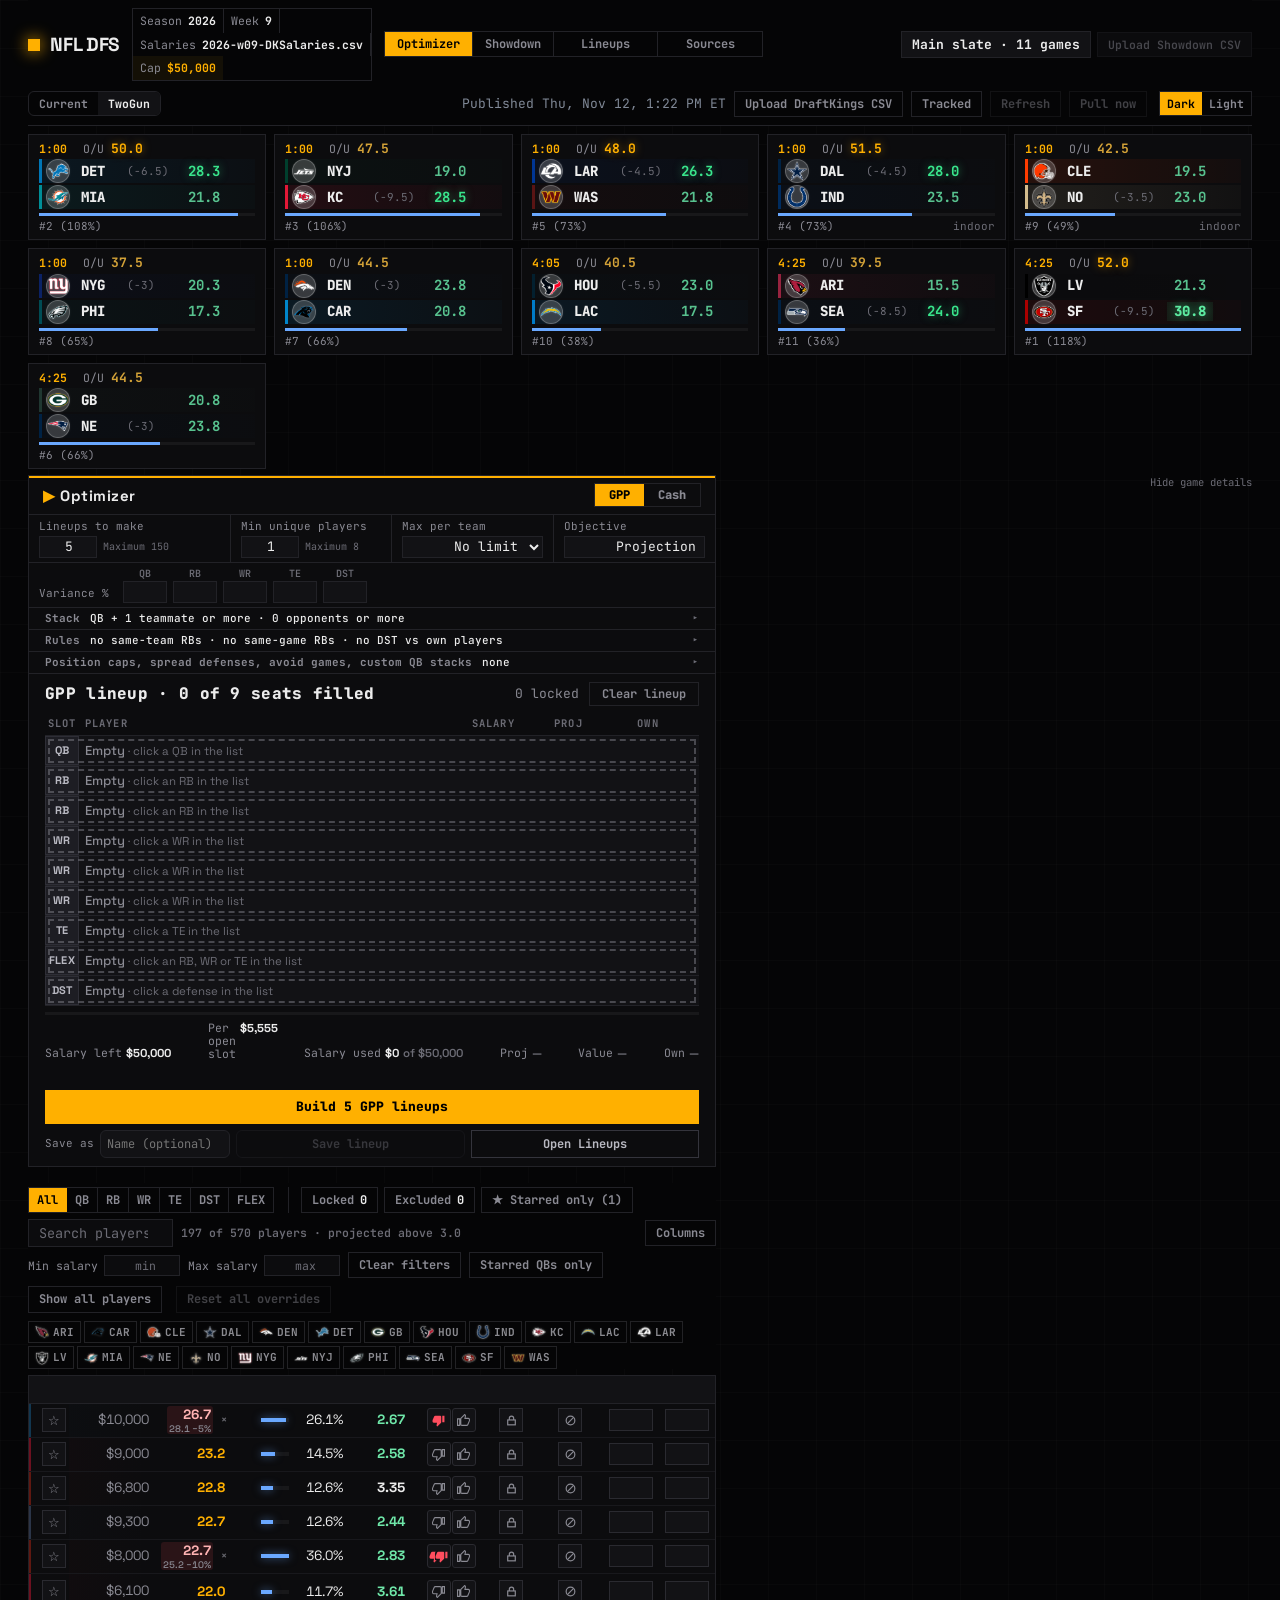
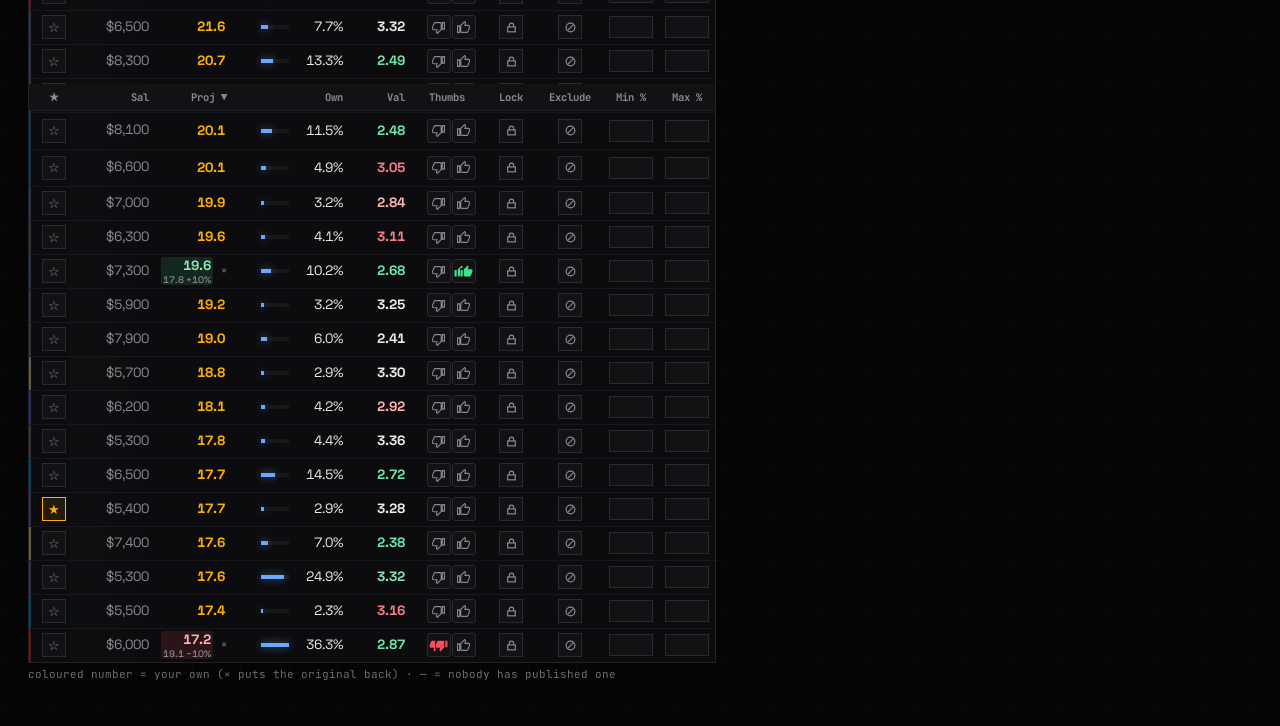
==== index.html @ 80d85ae1 "publish 2026-11-12T18:22:15.216Z" ====
<!doctype html>
<html lang="en" class="is-site">
<head>
  <meta charset="utf-8" />
  <meta name="viewport" content="width=device-width, initial-scale=1" />
  <title>NFLDFSRankings</title>
  <link rel="stylesheet" href="style.css" />
  <link rel="stylesheet" href="site/site.css">
  <link rel="stylesheet" href="player-card.css" />
  <!-- The approved classic look: the app's own copy of NBA's stylesheets at commit a39b37e, scoped under .nl (never a live link), and NFL's additions. -->
  <link href="https://fonts.googleapis.com/css2?family=JetBrains+Mono:wght@400;500;600;700;800&family=Space+Grotesk:wght@500;600;700&display=swap" rel="stylesheet" />
  <link rel="stylesheet" href="look/board.css" />
  <link rel="stylesheet" href="look/lineups.css" />
  <link rel="stylesheet" href="look/theme-light.css" />
  <link rel="stylesheet" href="look/look.css" />
  <script>
    // Dark mode is the default (2026-09-27 brief): set <html data-theme> before first paint so the
    // page never flashes light-then-dark. A saved choice in localStorage ("nfldfs-theme": "light" or
    // "dark") always wins; anything else (nothing saved, or a bad value) falls back to dark. Wrapped
    // in try/catch since localStorage can throw (private browsing, disabled storage). The header's
    // toggle button (public/js/header.js's wireThemeToggle, wired from app.js) reads/writes the same
    // key and flips this same attribute at runtime. "?theme=light" or "?theme=dark" (dev/QA
    // convenience only, same category as this page's existing "?tab="/"&scrollTo="
    // params below) overrides for this page load without touching the saved choice, so a screenshot
    // script can force either theme without clicking the toggle or writing localStorage.
    (function () {
      var theme = "dark";
      try {
        var saved = window.localStorage.getItem("nfldfs-theme");
        if (saved === "light" || saved === "dark") theme = saved;
      } catch (e) {
        /* localStorage unavailable — default to dark for this page load */
      }
      var forced = new URLSearchParams(window.location.search).get("theme");
      if (forced === "light" || forced === "dark") theme = forced;
      document.documentElement.setAttribute("data-theme", theme);
    })();
  </script>
</head>
<body>
  <!-- Mode row (Showdown, D39/D40): sits above the classic game strip and everything else, visually
       separate from the classic header, so switching between the main slate and a loaded showdown is
       always one click away regardless of which tab or mode is currently showing. Populated by
       public/js/header.js's renderModeRow, called from app.js. -->
  <div id="mode-row" class="mode-row"></div>

  <!-- The classic top bar (the approved look, PROJECT.md Part 4 item 5): brand, slate stamps, the tabs, then the slate tiles (#mode-row, moved in here while the main slate is on screen), the TwoGun switch, Upload, Tracked, Refresh and Dark | Light. -->
  <header class="nl" id="classic-header">
    <div class="top">
      <div class="brand"><span class="mk"></span>NFL DFS<small class="mode-tag">DraftKings classic</small></div>
      <div id="slate-line" class="stamps slate-line">Loading...</div>
      <div class="vtabs"><nav id="tabs"></nav><button id="sources-btn" class="tab-btn" type="button" title="Which sources feed the projections and ownership, their weights, and when each was last pulled">Sources</button></div>
      <span class="grow"></span>
      <div id="top-slates"></div>
      <div id="tg-mode" class="tg-mode" hidden></div>
      <div class="header-actions">
        <label class="chip upload-btn">
          Upload DraftKings CSV
          <input id="csv-input" type="file" accept=".csv,text/csv" hidden />
        </label>
        <span id="upload-info" class="upload-info"></span>
        <button id="tracked-btn" class="chip" type="button" title="The DFS players you track: contest entrants, the RotoGrinders top 100 and your marks">Tracked</button>
        <button id="refresh-btn" class="chip" type="button">Refresh</button>
        <span class="pull-group"><button id="pull-now-btn" class="chip" type="button" title="Runs the TwoGun pulls, a refresh, the save and the site publish">Pull now</button>
        <span id="pull-info" class="upload-info"></span></span>
      </div>
      <div class="themes" id="theme-switch" role="group" aria-label="Theme"><button type="button" data-theme-set="dark">Dark</button><button type="button" data-theme-set="light">Light</button></div>
    </div>
    <!-- The row under the bar: the source pills and, beside them, the TwoGun status pill (header.js renderModeBox puts it in #tg-pill). Hidden when empty. -->
    <div class="header-sub">
      <div id="pills-row" class="pills-row"></div>
      <div id="tg-pill" class="tg-pill" hidden></div>
    </div>
  </header>

  <!-- Showdown header (D39/D40): hidden while the classic slate is showing; public/js/showdown/view.js
       fills #sd-band with the gold "SHOWDOWN · <away team name> at <home team name> · <kickoff>" band and
       shows it on both showdown tabs and the Sources view. -->
  <header class="header sd-header" id="showdown-header" hidden>
    <div class="header-top">
      <div id="sd-band" class="sd-band"></div>
      <div class="header-actions">
        <button id="sd-salary-btn" class="sources-btn" type="button" title="How much of the $50,000 cap contest lineups spent">Salary used</button>
        <button id="sd-tracked-btn" class="sources-btn" type="button" title="The DFS players you track: contest entrants, the RotoGrinders top 100 and your marks">Tracked</button>
        <button id="sd-sources-btn" class="sources-btn" type="button" title="Which sources feed the projections and ownership, their weights, and when each was last pulled">Sources</button>
        <button id="sd-refresh-btn" class="refresh-btn" type="button">Refresh</button>
        <button id="sd-theme-toggle-btn" class="theme-toggle-btn" type="button" title="Switch theme"></button>
      </div>
    </div>
    <!-- The row under the band: the source pills and, beside them, the pill naming the sources this game's board reads (showdown/view.js, figures-label.js). -->
    <div class="header-sub">
      <div id="sd-pills-row" class="pills-row"></div>
      <div id="sd-figures-pill" class="tg-pill" hidden></div>
    </div>
  </header>

  <main class="main" id="classic-main">
    <div id="status" class="status"></div>
    <!-- Second slates (D57): one plain line while a second slate (the afternoon-only slate, say) is on screen;
         hidden on the main slate. Filled by app.js's renderSlateChrome. -->
    <p id="slate-note" class="tab-note" hidden></p>

    <!-- The Optimizer and Lineups tabs in the approved look (.nl: public/look/). The game strip and the two lines under it are static markup drawn by app.js; #lineup-mount is the part lineup.js's renderLineupPanel redraws.
         #pool-top (the sticky filter bar and the `Build finished.` notice) sits outside the redraw and is moved into the pool column after each one, so typing in its boxes keeps its caret. -->
    <div id="lineup-panel" class="panel nl">
      <section id="gamestrip"></section>
      <div class="updline" id="updline"><p id="own-banner" class="own-banner stale-line"></p></div>
      <div id="pool-top" class="fbar"><section id="filterbar"></section><div id="build-notice" class="build-notice" hidden></div></div>
      <div id="lineup-mount" class="lineup-mount"></div>
    </div>

    <!-- Sources view (Adam 2026-10-18): ONE page (public/js/sources-page.js) shown while the header's Sources link is on, with the
         Projections or Projected Ownership player table under its Players heading (the two panels below). -->
    <div id="sources-panel" class="panel sources-panel" hidden></div>
    <div id="projections-panel" class="panel" hidden></div>
    <div id="ownership-panel" class="panel" hidden></div>
    <div id="showdown-panel" class="panel" hidden></div>
    <div id="entries-panel" class="panel" hidden></div>
    <div id="empty-state" class="empty-state" hidden></div>
  </main>

  <!-- Showdown main (D39/D40): parallel structure to the classic <main> above, hidden until a showdown
       tile in the mode row is clicked (location.hash becomes "#sd=<key>"). Rendered entirely by
       public/js/showdown/view.js, table.js, tabs.js and lineup.js. -->
  <main class="main" id="showdown-main" hidden>
    <div id="sd-status" class="status"></div>

    <nav id="sd-tabs" class="tabs"></nav>

    <!-- The Optimizer tab, the Showdown's main screen (Adam 2026-10-26: the Rankings tab folded in here, D81, as classic's #lineup-panel).
         The game line and the filter bar (sticky) are drawn by showdown/view.js; #sd-lineup-mount is the only part showdown/lineup.js
         redraws (the builder, the player pool with #sd-table, #sd-thead, #sd-tbody and #sd-legend, the batch and the saved lineups),
         so a redraw never replaces a filter box Adam is typing in. -->
    <div id="sd-lineup-panel" class="panel sd-lineup-panel">
      <div id="sd-gameline" class="sd-gameline"></div>
      <div id="sd-stamps" class="stamps-host"></div>
      <div id="sd-filterbar" class="sd-filterbar"></div>
      <div id="sd-build-notice" class="build-notice" hidden></div>
      <div id="sd-lineup-mount" class="sd-lineup-mount"></div>
    </div>
    <!-- The Lineups tab (Adam 2026-11-05): full width, no player list; drawn by showdown/lineups-screen.js. -->
    <div id="sd-lineups-panel" class="panel sd-lineups-panel" hidden></div>
    <div id="sd-sources-panel" class="panel sources-panel" hidden></div>
    <div id="sd-projections-panel" class="panel" hidden></div>
    <div id="sd-ownership-panel" class="panel" hidden></div>
    <div id="sd-entries-panel" class="panel" hidden></div>
    <div id="sd-empty-state" class="empty-state" hidden></div>
  </main>

  <script type="module" src="app.js"></script>
  <script>
    // Dev/QA convenience only: "?tab=lineup" (or any tab key) clicks that tab's button once it exists,
    // so a headless screenshot can land straight on a non-default tab without a separate DevTools
    // script. Polls briefly because the tab buttons only render after the board finishes loading.
    // "&scrollTo=<id>" (added for the Saved Lineups screenshot) additionally scrolls that element into
    // view once it exists, since the tab's own content can be taller than one screenshot's viewport.
    (function () {
      var params = new URLSearchParams(window.location.search);
      var wantTab = params.get("tab");
      var scrollToId = params.get("scrollTo");
      if (!wantTab && !scrollToId) return;
      var tabClicked = !wantTab;
      var attempts = 0;
      var timer = setInterval(function () {
        attempts++;
        if (!tabClicked) {
          // Showdown mode (D39/D40) has its own tab bar (#sd-tabs) alongside the classic one (#tabs),
          // both present in the DOM at once (the inactive mode's container is merely hidden) — scoping by
          // location.hash's "#sd=" prefix picks the one actually on screen instead of always matching
          // #tabs first in document order.
          var scope = window.location.hash.indexOf("#sd=") === 0 ? "#sd-tabs" : "#tabs";
          // "?tab=projections" and "?tab=ownership" are the Projections | Ownership switch of the Sources page now (Adam 2026-10-18):
          // the page is not drawn until the header's Sources button is clicked, so that button is clicked first (once), then the switch.
          // Each mode has its own page (#sources-panel on the classic page, #sd-sources-panel on a showdown), picked by scope.
          var onSources = wantTab === "projections" || wantTab === "ownership";
          var panel = scope === "#sd-tabs" ? "#sd-sources-panel" : "#sources-panel";
          var btn = onSources ? document.querySelector(panel + ' [data-tab="' + wantTab + '"]') : document.querySelector(scope + ' [data-tab="' + wantTab + '"]');
          // Clicked on every poll until the switch exists (opening the page twice changes nothing), since app.js may not have wired the button yet.
          if (onSources && !btn) {
            var link = document.getElementById(scope === "#sd-tabs" ? "sd-sources-btn" : "sources-btn");
            if (link) link.click();
          }
          if (btn) {
            btn.click();
            tabClicked = true;
          } else if (!onSources && document.querySelector(scope + " .tab-btn")) {
            // The tab bar is drawn but has no such tab: a retired key ("?tab=rankings", "?tab=favorites"; tabs.js RETIRED_TABS) or an
            // unknown one, which the page already shows as the Optimizer, so there is nothing to click and no reason to keep polling.
            tabClicked = true;
          }
        }
        // Waits for the saved-lineups list to finish its own async load (never scrolls while it still
        // reads "Loading…") and only then scrolls, once — scrolling earlier, while the panel above it is
        // still being sized off the current scroll position, was moving the target underneath itself.
        var scrolled = !scrollToId;
        if (tabClicked && scrollToId) {
          var el = document.getElementById(scrollToId);
          var ready = el && el.querySelector(".lc, .saved-lineups-empty");
          if (ready) {
            el.scrollIntoView({ block: "start" });
            scrolled = true;
          }
        }
        if (tabClicked && scrolled) {
          clearInterval(timer);
        } else if (attempts > 600) {
          clearInterval(timer); // ~60s at 100ms: give up rather than poll forever
        }
      }, 100);
    })();
  </script>
  <script type="module" src="site/site.js"></script>
</body>
</html>
---- style.css ----
/* One spacing scale, one type scale, CSS variables theme both light and dark. LIGHT is the plain
   :root default (kept pixel-for-pixel identical to the previous look) so it still renders correctly
   with no JS and as the explicit "Light" choice. DARK is the palette the app actually shows by
   default: index.html's inline bootstrap script sets <html data-theme="dark"> before first paint
   unless localStorage has a saved "light" choice, so :root[data-theme="dark"] wins in the normal
   case; the @media (prefers-color-scheme: dark) block below is only the no-JS/first-paint fallback
   for whichever theme the OS prefers, guarded so a saved "light" choice always overrides it. The
   header's toggle button (public/js/header.js wireThemeToggle) flips data-theme and saves the choice
   (localStorage key "nfldfs-theme", wrapped in try/catch). Dark values match the hosted sheets' own
   palette (see tools/build_classic_sheet.mjs): bg #0e1116, surfaces #151a22, lines #232a36, text
   #e7e9ee, muted #8d95a3, accent gold #f0b429 (the app's existing --amber token — already the CPT/
   showdown-band/mode-tile gold, D39), chalk red #b23a3a, value green #2f8f5b, leverage blue #3b74c9
   (the app's existing --accent token, used for buttons/active states so white button text keeps
   working — gold was reserved for headline/CPT accents only, not solid button fills). */
:root {
  --sp-1: 4px;
  --sp-2: 8px;
  --sp-3: 12px;
  --sp-4: 16px;
  --sp-5: 24px;
  --sp-6: 32px;

  --fs-sm: 13px;
  --fs-base: 15px;
  --fs-md: 16px;
  --fs-lg: 22px;

  --row-fill-a: 85%; /* Team rows round 6: the lineup rows' one flat fill opacity (team-palette.js ROW_FILL pins it) */

  --bg: #f4f5f7;
  --bg-elevated: #ffffff;
  --bg-elevated-2: #eef0f3;
  --border: #d8dce2;
  --text: #1b1e23;
  --text-muted: #565d68;
  --text-dim: #646b76; /* 5.38:1 on white, 4.71:1 on the pill grey (wish v) */
  --accent: #2f5cd6;
  --accent-hover: #24489f;
  --accent-rgb: 47, 92, 214;
  --accent-text: #2f5cd6; /* accent used as text colour on a card: 5.8:1 on white (D77) */
  --danger: #c8323b;
  --danger-rgb: 200, 50, 59;
  --success: #1f8a3b;
  --success-rgb: 31, 138, 59;
  --cash: #1f8a3b; /* cash mode job 3b: the value green already in use (--grade-v1), for the $ chip, badge and Cash controls */
  --cash-rgb: 31, 138, 59;
  --info: #1c6ea6;
  --amber: #9a6a10;
  --amber-rgb: 154, 106, 16;
  --row-hover: #eef0f3;
  --row-dim-text: #9aa2ad;

  /* D33 grading (Adam 2026-10-15): v1 = 1.5+ SD above the position's mean, v5 = 1.5+ below (grade.js); v2/v4 rely on the tint. */
  --grade-v1: #1f8a3b;
  --grade-v2: #6fb98a;
  --grade-v5: #c8323b;
  --grade-v4: #d98d92;
  --grade-v1-bg: rgba(31, 138, 59, 0.16);
  --grade-v2-bg: rgba(111, 185, 138, 0.18);
  --grade-v4-bg: rgba(200, 50, 59, 0.13);
  --grade-v5-bg: rgba(200, 50, 59, 0.20);

  --status-out: #c8323b;
  --status-amber: #9a6a10;
  --status-grey: #6b7280;
  --status-grey-rgb: 107, 114, 128;

  /* Position pills/chips (showdown D41): one muted colour per position, used identically for the small
     position pill next to a team chip and the matching filter chip, on both Rankings and Lineup Builder
     (showdown side). Each position also carries an -rgb tuple for a translucent pill background, same
     pattern as --danger-rgb/--amber-rgb above. Light-theme values are darker (readable on a pale card);
     dark-theme values (below, :root[data-theme="dark"]) are lighter pastels (readable on a dark card). */
  --pos-qb: #6b46c1;
  --pos-qb-rgb: 107, 70, 193;
  --pos-rb: #1f7a5c;
  --pos-rb-rgb: 31, 122, 92;
  --pos-wr: #2b6cb0;
  --pos-wr-rgb: 43, 108, 176;
  --pos-te: #b5651d;
  --pos-te-rgb: 181, 101, 29;
  --pos-k: #a23e6b;
  --pos-k-rgb: 162, 62, 107;
  --pos-dst: #4a5568;
  --pos-dst-rgb: 74, 85, 104;

  /* Tells Chromium to draw native UI (scrollbar thumbs/tracks, form controls, selects) in the matching
     palette instead of the OS default (round-2 fix, coordinator). */
  color-scheme: light;
}

:root[data-theme="dark"] {
  --row-fill-a: 60%;
  --bg: #0e1116;
  --bg-elevated: #151a22;
  --bg-elevated-2: #1b212b;
  --border: #232a36;
  --text: #e7e9ee;
  --text-muted: #a3abb8; /* 7.54:1 on the dark card (wish v) */
  --text-dim: #808997; /* 4.94:1 on the dark card, 5.35:1 on the page (wish v) */
  --accent: #3b74c9;
  --accent-hover: #2e5da3;
  --accent-rgb: 59, 116, 201;
  --accent-text: #6b9bec; /* 6.3:1 on the dark card (#151a22) */
  --danger: #b23a3a;
  --danger-rgb: 178, 58, 58;
  --success: #2f8f5b;
  --success-rgb: 47, 143, 91;
  --cash: #2f8f5b;
  --cash-rgb: 47, 143, 91;
  --info: #4fa8e0;
  --amber: #f0b429;
  --amber-rgb: 240, 180, 41;
  --row-hover: #1b212b;
  --row-dim-text: #4d5566;

  --grade-v1: #2f8f5b;
  --grade-v2: #5fae82;
  --grade-v5: #b23a3a;
  --grade-v4: #c97272;
  --grade-v1-bg: rgba(47, 143, 91, 0.42);
  --grade-v2-bg: rgba(47, 143, 91, 0.20);
  --grade-v4-bg: rgba(178, 58, 58, 0.18);
  --grade-v5-bg: rgba(178, 58, 58, 0.40);

  --status-out: #b23a3a;
  --status-amber: #f0b429;
  --status-grey: #99a1ae;
  --status-grey-rgb: 153, 161, 174;

  --pos-qb: #a78bfa;
  --pos-qb-rgb: 167, 139, 250;
  --pos-rb: #4fd1a5;
  --pos-rb-rgb: 79, 209, 165;
  --pos-wr: #6fa8dc;
  --pos-wr-rgb: 111, 168, 220;
  --pos-te: #e0975a;
  --pos-te-rgb: 224, 151, 90;
  --pos-k: #d883ab;
  --pos-k-rgb: 216, 131, 171;
  --pos-dst: #9aa5b8;
  --pos-dst-rgb: 154, 165, 184;

  color-scheme: dark;
}

@media (prefers-color-scheme: dark) {
  :root:not([data-theme="light"]):not([data-theme="dark"]) {
    --bg: #0e1116;
    --bg-elevated: #151a22;
    --bg-elevated-2: #1b212b;
    --border: #232a36;
    --text: #e7e9ee;
    --text-muted: #a3abb8;
    --text-dim: #808997;
    --accent: #3b74c9;
    --accent-hover: #2e5da3;
    --accent-rgb: 59, 116, 201;
    --accent-text: #6b9bec;
    --danger: #b23a3a;
    --danger-rgb: 178, 58, 58;
    --success: #2f8f5b;
    --success-rgb: 47, 143, 91;
    --cash: #2f8f5b;
    --cash-rgb: 47, 143, 91;
    --info: #4fa8e0;
    --amber: #f0b429;
    --amber-rgb: 240, 180, 41;
    --row-hover: #1b212b;
    --row-dim-text: #4d5566;

    --grade-v1: #2f8f5b;
    --grade-v2: #5fae82;
    --grade-v5: #b23a3a;
    --grade-v4: #c97272;
    --grade-v1-bg: rgba(47, 143, 91, 0.42);
    --grade-v2-bg: rgba(47, 143, 91, 0.20);
    --grade-v4-bg: rgba(178, 58, 58, 0.18);
    --grade-v5-bg: rgba(178, 58, 58, 0.40);

    --status-out: #b23a3a;
    --status-amber: #f0b429;
    --status-grey: #99a1ae;
    --status-grey-rgb: 153, 161, 174;

    --pos-qb: #a78bfa;
    --pos-qb-rgb: 167, 139, 250;
    --pos-rb: #4fd1a5;
    --pos-rb-rgb: 79, 209, 165;
    --pos-wr: #6fa8dc;
    --pos-wr-rgb: 111, 168, 220;
    --pos-te: #e0975a;
    --pos-te-rgb: 224, 151, 90;
    --pos-k: #d883ab;
    --pos-k-rgb: 216, 131, 171;
    --pos-dst: #9aa5b8;
    --pos-dst-rgb: 154, 165, 184;

    color-scheme: dark;
  }
}

* { box-sizing: border-box; }

html, body {
  margin: 0;
  padding: 0;
  width: 100%;
  background: var(--bg);
  color: var(--text);
  font-family: -apple-system, "Segoe UI", Roboto, Arial, sans-serif;
  font-size: var(--fs-base);
}

/* ---------- Header ---------- */
.header {
  width: 100%;
  background: var(--bg-elevated);
  border-bottom: 1px solid var(--border);
  /* Side padding grows on wide screens so the header's contents line up with the width-capped .main. */
  padding: var(--sp-3) max(var(--sp-5), calc((100% - 1560px) / 2 + var(--sp-5)));
}

/* Wraps (👁 Sources fix 1): where the Sources button makes the row too wide, the action buttons drop to their own line as a group,
   pushed right as they were (margin-left: auto on .header-actions). */
.header-top {
  display: flex;
  align-items: center;
  flex-wrap: wrap;
  gap: var(--sp-2) var(--sp-5);
  width: 100%;
}

.title {
  margin: 0;
  font-size: var(--fs-lg);
  font-weight: 700;
  color: var(--text);
  white-space: nowrap;
}

.slate-line {
  flex: 1;
  color: var(--text-muted);
  font-size: var(--fs-base);
  white-space: nowrap;
}
/* A7: "SAMPLE DATA · nothing is saved" on a ?sample=1 page (header.js renderSlateLine). */
.sample-tag {
  font-size: var(--fs-sm);
  font-weight: 700;
  letter-spacing: 0.06em;
  color: color-mix(in srgb, var(--danger) 80%, var(--text)); /* toward the text colour: lighter on the dark theme, darker on the light one (👁 contrast finding 2026-10-17) */
  border: 1px solid var(--danger);
  border-radius: 4px;
  padding: 2px 8px;
  margin-right: var(--sp-2);
}

.header-actions {
  display: flex;
  align-items: center;
  gap: var(--sp-3);
}
#classic-header .header-actions { margin-left: auto; } /* stays right when the row wraps; the showdown header keeps Refresh beside its band */

.upload-btn {
  cursor: pointer;
  background: var(--accent);
  color: #ffffff;
  padding: var(--sp-2) var(--sp-4);
  border-radius: 6px;
  font-size: var(--fs-base);
  font-weight: 600;
  white-space: nowrap;
}
.upload-btn:hover { background: var(--accent-hover); }

.upload-info {
  font-size: var(--fs-sm);
  color: var(--text-dim);
  white-space: nowrap;
}
/* Pull now with its "Last pull ...: ok" line under it in small type, so the line takes no width from the header's left group. */
.pull-group { display: inline-flex; flex-direction: column; align-items: center; gap: 1px; }
.pull-group .upload-info { font-size: 10.5px; line-height: 1.1; width: 0; display: flex; justify-content: center; white-space: nowrap; } /* centred under the button, adding nothing to the header's width */
.pull-group .upload-info:empty { display: none; }

.refresh-btn,
.sources-btn {
  cursor: pointer;
  background: var(--bg-elevated-2);
  color: var(--text);
  border: 1px solid var(--border);
  padding: var(--sp-2) var(--sp-4);
  border-radius: 6px;
  font-size: var(--fs-base);
  font-weight: 600;
  white-space: nowrap;
}
.refresh-btn:hover,
.sources-btn:hover,
.sources-btn.active { border-color: var(--accent); }
.sources-btn.active { color: var(--accent); }

/* Dark/Light toggle (header, both themes): same shape as .refresh-btn but a fixed width so flipping
   between the sun and moon glyph never shifts anything else in .header-actions. */
.theme-toggle-btn {
  cursor: pointer;
  background: var(--bg-elevated-2);
  color: var(--text);
  border: 1px solid var(--border);
  border-radius: 6px;
  padding: var(--sp-2) var(--sp-3);
  font-size: var(--fs-base);
  width: 40px;
  text-align: center;
}
.theme-toggle-btn:hover { border-color: var(--accent); }

.pills-row { margin-top: var(--sp-2); }
/* The row under the main-slate title: the source pills and the TwoGun status pill side by side (Sources fix round 3), the pill
   wrapping below only when the two do not fit; each child carries its own top margin so a hidden one leaves no gap. */
.header-sub { display: flex; flex-wrap: wrap; align-items: flex-start; column-gap: var(--sp-3); }
.tg-pill { margin-top: var(--sp-2); white-space: nowrap; }
.tg-pill[hidden] { display: none; }
.pills-list {
  list-style: none;
  margin: 0;
  padding: 0;
  display: flex;
  flex-wrap: wrap;
  gap: var(--sp-2);
}
.pill {
  display: inline-block;
  border-radius: 999px;
  padding: 3px 10px;
  font-size: var(--fs-sm);
}
.pill-warning {
  background: rgba(var(--amber-rgb), 0.15);
  color: var(--amber);
  border: 1px solid rgba(var(--amber-rgb), 0.4);
}
/* The source pills fold into one summary chip (header.js renderPills). */
.pills-summary { padding: 0; background: var(--bg-elevated-2); color: var(--text-muted); border-color: var(--border); }
.pills-toggle { background: none; border: 0; color: inherit; font: inherit; padding: 3px 10px; cursor: pointer; }
.pills-toggle::after { content: " \25B8"; }
.pills-toggle[aria-expanded="true"]::after { content: " \25BE"; }
.pills-list:not(.open) > .pill:not(.pills-summary) { display: none; }

/* TwoGun mode box (header.js renderModeBox, merge plan 2026-10-15): the Current / TwoGun switch after the slate line;
   the board-stamp pill sits in #tg-pill in .header-sub. Same pill shape as the source pills; the stamp pill is neutral, a stale or missing
   TwoGun board uses the amber .pill-warning. */
.tg-mode { display: flex; align-items: center; gap: var(--sp-2); white-space: nowrap; }
.tg-mode[hidden] { display: none; }
.tg-mode-switch { display: inline-flex; border: 1px solid var(--border); border-radius: 6px; overflow: hidden; }
.tg-mode-btn {
  cursor: pointer;
  background: var(--bg-elevated-2);
  color: var(--text-muted);
  border: 0;
  padding: 4px 10px;
  font-size: var(--fs-sm);
  font-weight: 600;
}
.tg-mode-btn + .tg-mode-btn { border-left: 1px solid var(--border); }
.tg-mode-btn.active { background: var(--accent); color: #ffffff; cursor: default; }
.tg-mode-btn:disabled:not(.active) { cursor: progress; opacity: 0.7; }
.pill-mode { background: var(--bg-elevated-2); color: var(--text-muted); border: 1px solid var(--border); }

/* ---------- Main layout ---------- */
/* The page does not have to fill a wide screen (Adam): past 1560px the game strip, filters and table stop
   growing and sit centred together, so columns never drift apart and everything keeps one left edge. */
.main {
  width: 100%;
  padding: var(--sp-4) var(--sp-5);
  max-width: min(100vw, 1560px);
  margin: 0 auto;
}

.status {
  min-height: 18px;
  margin-bottom: var(--sp-2);
  color: var(--text-muted);
  font-size: var(--fs-sm);
}
.status.error { color: var(--danger); }

/* ---------- Tabs ---------- */
#showdown-main > .tabs { position: sticky; top: 0; z-index: 20; background: var(--bg); padding-top: var(--sp-1); } /* the Showdown tab row stays on screen; showdown/view.js syncFilterbarHeight keeps --tabs-h */
.tabs {
  display: flex;
  gap: var(--sp-2);
  border-bottom: 1px solid var(--border);
  margin-bottom: var(--sp-4);
}
.tab-btn {
  cursor: pointer;
  background: none;
  border: none;
  border-bottom: 2px solid transparent;
  color: var(--text-muted);
  padding: var(--sp-2) var(--sp-3) var(--sp-3);
  font-size: var(--fs-md);
  font-weight: 600;
}
.tab-btn.active {
  color: var(--text);
  border-bottom-color: var(--accent);
}
.tab-btn:hover { color: var(--text); }
/* The Sources view's sub-tab row (Projections, Projected Ownership), under the main tabs while the header's Sources link is on. */

.panel { width: 100%; }

/* Shared internal-scroll, sticky-header table treatment (rankings table plus the Projections/Ownership
   tabs' source-value tables). app.js sets max-height inline per element so each fills whatever room is
   actually left below it instead of a fixed guess that only fit one window size. */
.scroll-panel {
  overflow: auto;
  border: 1px solid var(--border);
  border-radius: 8px;
}

/* ---------- Expand / Minimize on the player tables (public/js/expand.js) ----------
   A thin right-aligned bar above each table holds the Expand button. Expanded, the bar becomes a fixed top strip
   (title on the left, Minimize on the right) and the table's scroll panel fills the rest of the window; a
   placeholder the same size as the pair keeps the page from jumping. */
.expand-bar {
  display: flex;
  align-items: center;
  justify-content: flex-end;
  width: 100%;
  margin-bottom: var(--sp-1);
}
.expand-bar[hidden] { display: none; }
.expand-title { display: none; font-weight: 600; font-size: var(--fs-md); color: var(--text); }
.expand-btn {
  cursor: pointer;
  background: var(--bg-elevated-2);
  border: 1px solid var(--border);
  border-radius: 6px;
  color: var(--text-muted);
  font-size: var(--fs-sm);
  font-weight: 600;
  padding: 3px var(--sp-3);
}
.expand-btn:hover { color: var(--text); }
body.table-expanded { overflow: hidden; }
.expand-bar.is-expanded {
  position: fixed;
  top: 0;
  left: 0;
  right: 0;
  z-index: 1000;
  box-sizing: border-box;
  height: 48px;
  max-width: none;
  margin: 0;
  padding: 0 var(--sp-3);
  justify-content: space-between;
  background: var(--bg-elevated);
  border-bottom: 1px solid var(--border);
}
.expand-bar.is-expanded .expand-title { display: inline; }
.expand-bar.is-expanded .expand-btn { padding: 6px var(--sp-4); color: var(--text); }
.scroll-panel.is-expanded {
  position: fixed;
  top: 48px;
  left: 0;
  right: 0;
  bottom: 0;
  z-index: 1000;
  box-sizing: border-box;
  width: auto;
  max-width: none;
  max-height: none !important; /* beats the height app.js's adjustScrollPanels sets inline */
  margin: 0;
  border: 0;
  border-radius: 0;
  background: var(--bg);
  overscroll-behavior: contain;
}
@media (max-width: 700px) {
  .expand-btn { padding: 6px var(--sp-3); }

  /* Phone page width (Adam 2026-10-10): the page must be exactly the screen wide, never zoomed out. The header
     row and the tabs wrap, and the game strip becomes one sideways-scrolling row inside its own box. */
  .header { padding-left: var(--sp-3); padding-right: var(--sp-3); }
  .header-top { flex-wrap: wrap; gap: var(--sp-2) var(--sp-3); }
  .slate-line { flex: 1 1 100%; order: 3; white-space: normal; }
  .tg-mode { flex: 1 1 100%; order: 3; flex-wrap: wrap; white-space: normal; }
  .tg-pill { white-space: normal; }
  .header-actions { order: 4; flex: 1 1 100%; flex-wrap: wrap; gap: var(--sp-2); }
  .upload-info { white-space: normal; }
  .main { padding-left: var(--sp-3); padding-right: var(--sp-3); }
  .tabs { flex-wrap: wrap; }
}

/* ---------- Filter bar ---------- */
.filterbar {
  display: flex;
  flex-direction: column;
  gap: var(--sp-2);
  margin-bottom: var(--sp-4);
}
.filter-row {
  display: flex;
  flex-wrap: wrap;
  align-items: center;
  gap: var(--sp-2);
}
.chip-group { display: flex; flex-wrap: wrap; gap: var(--sp-2); }
/* Team chips: tight enough padding and gap that all 32 fit on one row at 1366px and up without a
   horizontal scrollbar (coordinator round 2: the scrollable-row approach painted a bright native
   scrollbar on the dark page). Wrap is the fallback, not the plan, for anything narrower. */
#team-chips {
  flex-wrap: wrap;
  gap: 3px;
}
#team-chips .team-chip { flex: 0 0 auto; padding: 3px 6px; }
.chip {
  cursor: pointer;
  border: 1px solid var(--border);
  background: var(--bg-elevated);
  color: var(--text-muted);
  border-radius: 999px;
  padding: 4px 12px;
  font-size: var(--fs-sm);
  font-weight: 600;
}
.pos-chip.active, .toggle-chip.active {
  background: var(--accent);
  border-color: var(--accent);
  color: #ffffff;
}
/* Inactive team chips stay at full team colour (contrast picked per-chip by textColourFor in
   filterbar.js) with a desaturating filter rather than opacity, which would fade the label text below
   the readable-contrast threshold along with the background. */
/* text-shadow (not a theme colour: a fixed dark shadow that keeps whichever text colour
   textColourFor picked readable against the chip's own team colour, independent of page theme, same
   reasoning as the team-colour literals themselves) keeps the abbreviation legible on both themes. */
.team-chip { border: 2px solid transparent; font-weight: 700; filter: saturate(0.6); text-shadow: 0 1px 1px rgba(0, 0, 0, 0.45); }
.team-chip:hover { filter: saturate(0.85); }
/* A fixed white-then-dark double ring reads as "active" against any team's own colour (dark chips like
   BAL/CHI/PIT/NYJ/LV were invisible against a --text-coloured border alone, 👁 visual-qa). */
.team-chip.active {
  filter: saturate(1);
  border-color: transparent;
  box-shadow: 0 0 0 2px #ffffff, 0 0 0 4px #14161a;
}

.filter-summary-row { color: var(--text-muted); font-size: var(--fs-sm); }
.filter-count { font-weight: 600; }
.filter-qb-note { color: var(--text-muted); } /* the Starred QBs only chip's count line, amber at 0 (.opt-warn) */
.filterbar .chip[hidden] { display: none; }
.link-btn {
  cursor: pointer;
  background: none;
  border: none;
  color: var(--accent);
  font-size: var(--fs-sm);
  font-weight: 600;
  padding: 0;
}
.link-btn:hover { color: var(--accent-hover); }
.active-game-chip {
  border: 1px solid var(--accent);
  background: rgba(var(--accent-rgb), 0.12);
  color: var(--accent);
}

.filter-search input, .filter-salary input {
  background: var(--bg-elevated);
  border: 1px solid var(--border);
  color: var(--text);
  border-radius: 6px;
  padding: 4px 8px;
  font-size: var(--fs-base);
}
.filter-search input { width: 150px; } /* A1: the search box is 150px wide */
.filter-salary { display: flex; align-items: center; gap: var(--sp-1); color: var(--text-muted); font-size: var(--fs-sm); }
.opt-p .pos-mini { font-size: 11px; font-weight: 600; line-height: 15px; padding: 0 4px; border: 1px solid var(--border); border-radius: 4px; color: var(--text-muted); }
.filter-salary input { width: 90px; }

.reset-btn {
  cursor: pointer;
  background: none;
  border: 1px solid var(--danger);
  color: color-mix(in srgb, var(--danger) 80%, var(--text)); /* toward the text colour: lighter on the dark theme, darker on the light one (👁 contrast finding 2026-10-17) */
  border-radius: 6px;
  padding: 4px 10px;
  font-size: var(--fs-sm);
  font-weight: 600;
  margin-left: auto;
}
.reset-btn:hover { background: rgba(var(--danger-rgb), 0.1); }
/* Muted and inert when nothing exists to reset (👁 visual-qa third pass: no row has an override, star or
   note yet the button still read as an urgent live action). */
.reset-btn:disabled {
  cursor: default;
  border-color: var(--border);
  color: var(--text-dim);
  background: none;
}
.reset-btn:disabled:hover { background: none; }

/* ---------- Rankings table ---------- */
.table-wrap {
  width: 100%;
  max-width: 1250px;
  margin-left: auto;
  margin-right: auto;
  /* max-height is set inline by app.js's adjustScrollPanels() (see .scroll-panel above). */
}
.table-legend {
  margin-top: var(--sp-2);
  color: var(--text-dim);
  font-size: var(--fs-sm);
}
/* The ownership note (#own-banner) sits under the filter bar, full width like the bar (Optimizer-first step 4). */
/* .sd-pool-table: the Showdown Optimizer's pool (showdown/pool.js) wears the head, cells, hover and dimming the ranked list had (2026-10-26); the classic pool (.lineup-pool-table) has its own rules in the
   Lineup builder block below. Both heads stick under the filter bar (the Optimizer screen block, below); no player table is a scroll box (A15). */
.sd-pool-table thead {
  position: sticky;
  top: var(--filterbar-h, 0px); /* under the sticky filter bar (A15) */
  z-index: 3;
  background: var(--bg-elevated-2);
}
.sd-pool-table th {
  text-align: left;
  padding: 6px 10px;
  cursor: pointer;
  color: var(--text-muted);
  font-size: var(--fs-sm);
  white-space: nowrap;
  border-bottom: 1px solid var(--border);
  user-select: none;
}
.sd-pool-table th.sorted { color: var(--text); }
.sd-pool-table td {
  padding: 0 10px;
  height: 30px;
  border-bottom: 1px solid var(--border);
  white-space: nowrap;
  overflow: hidden;
  text-overflow: ellipsis;
}
.sd-pool-table tbody tr:hover { background: var(--row-hover); }
.sd-pool-table tbody tr.row-dimmed { color: var(--row-dim-text); }
.sd-pool-table tbody tr.row-dimmed .team-chip-mini { opacity: 0.6; }

.player-cell { display: flex; align-items: center; gap: var(--sp-2); }
.player-logo { border-radius: 4px; display: block; }
.player-name { font-weight: 600; }
.team-chip-mini {
  font-size: var(--fs-sm);
  font-weight: 700;
  border-radius: 4px;
  padding: 1px 6px;
  text-shadow: 0 1px 1px rgba(0, 0, 0, 0.45);
}

.star-btn {
  cursor: pointer;
  background: none;
  border: none;
  color: var(--text-dim);
  font-size: var(--fs-md);
}
.star-btn.active { color: var(--amber); }
.star-btn:disabled { cursor: default; opacity: 0.4; }

.editable-cell { position: relative; display: flex; align-items: center; gap: 4px; cursor: text; }
.cell-value { min-width: 2ch; }
.cell-edit-wrap { position: relative; display: inline-flex; }
.cell-edit-input {
  width: 58px;
  box-sizing: border-box;
  background: var(--bg-elevated-2);
  border: 1px solid var(--accent);
  color: var(--text);
  border-radius: 4px;
  padding: 1px 4px;
  font: inherit; /* the table's own size, so the row keeps its 30px (26px on short screens) while editing */
  line-height: 1.2;
}
/* A cell with an open editor lets its validation message show: table cells clip their content. */
.lineup-pool-table td:has(.cell-edit-wrap) { overflow: visible; }
/* Positioned so an invalid entry never grows the 30px row (finding: validation message under the cell,
   editor stays open with focus). Anchored to the right edge so it grows leftwards over the Player column,
   not off the right of the table (Proj and Own% are right-aligned). */
.cell-edit-error {
  position: absolute;
  top: 100%;
  right: 0;
  z-index: 3;
  margin-top: 2px;
  background: var(--bg-elevated-2);
  border: 1px solid var(--danger);
  color: color-mix(in srgb, var(--danger) 80%, var(--text)); /* toward the text colour: lighter on the dark theme, darker on the light one (👁 contrast finding 2026-10-17) */
  border-radius: 4px;
  padding: 2px 6px;
  font-size: var(--fs-sm);
  white-space: nowrap;
}
/* ChatGPT wish q, Adam 2026-10-17: how to save or cancel an open Proj or Own% editor, in the quiet hint colour; positioned like
   the message so it never grows the row, and gone while a message shows (table.js startEdit). */
.cell-edit-hint {
  position: absolute;
  top: 100%;
  right: 0;
  z-index: 3;
  margin-top: 2px;
  background: var(--bg-elevated-2);
  border: 1px solid var(--border);
  color: var(--text-dim);
  border-radius: 4px;
  padding: 1px 6px;
  font-size: var(--fs-sm);
  white-space: nowrap;
  pointer-events: none;
}
/* The last row of a table has nothing under it to show the hint on (it was clipped), so the hint opens above the cell there. */
tr:last-child .cell-edit-hint, tr:last-child .cell-edit-error { top: auto; bottom: 100%; margin-top: 0; margin-bottom: 2px; } /* round 4 item 13: the message and `Not saved` of the last row, or of a row alone, open upward too */
.row-flag-marker { font-size: var(--fs-sm); margin-left: 1px; color: var(--amber); cursor: default; }

.grade-cell { padding: 1px 5px; border-radius: 3px; }
.grade-v1 { background: var(--grade-v1-bg); color: var(--grade-v1); font-weight: 700; }
.grade-v2 { background: var(--grade-v2-bg); color: var(--text); }
.grade-v3 { color: var(--text); }
.grade-v4 { background: var(--grade-v4-bg); color: var(--text); }
.grade-v5 { background: var(--grade-v5-bg); color: var(--grade-v5); font-weight: 700; }
/* Dark theme: the green and red figure on its own 42% / 40% tint read 2.4:1 and 2.1:1 (the grade text colours are the tint's own hue); a pale tone of the same hue reads 6.1:1 or better on the card, the page and a hovered row (Round 2 fix 22). */
:root[data-theme="dark"] :is(.grade-v1, .bump-fig.bump-up) { color: #8fe3b5; }
:root[data-theme="dark"] :is(.grade-v5, .bump-fig.bump-down) { color: #ffb3b3; }

.status-badge {
  display: inline-block;
  border-radius: 4px;
  padding: 1px 6px;
  font-size: var(--fs-sm);
  font-weight: 700;
  margin-right: 4px;
}
.status-out { background: rgba(var(--danger-rgb), 0.18); color: var(--status-out); }
.status-doubtful, .status-questionable { background: rgba(var(--amber-rgb), 0.18); color: var(--status-amber); }
.status-ir, .status-other { background: rgba(var(--status-grey-rgb), 0.18); color: var(--status-grey); }
/* A listed-out player brought back by a typed projection (flag "revived"): muted, not the out colour; the reason is its hover. */
.status-revived { background: none; border: 1px dashed var(--status-grey); padding: 0 5px; color: var(--text-dim); cursor: default; }

/* Adam 2026-10-15 (TwoGun merge, adjustment 1): "put a red 'OUT' tag or something obvious" beside the name of a
   player ruled out after TwoGun's board, or one TwoGun calls OUT, on every main-slate list (table.js outTagHtml). */
.out-tag {
  display: inline-block;
  margin-left: 4px;
  padding: 0 5px;
  border-radius: 4px;
  background: var(--status-out);
  color: #ffffff;
  font-size: 12px;
  font-weight: 800;
  letter-spacing: 0.04em;
  line-height: 16px;
  vertical-align: middle;
  cursor: default;
}

/* The classic pool's extra columns (round 5, C9 and C17: what the ranked list had, offered through the Columns list): TwoGun's Med, Nuke, 3x% and 4x% (table.js TG_COLUMNS) on a TwoGun board, Pos and Tags.
   Numbers right-align like every figure; a Tags cell holds a pill or two (the reasons are hover-only, .tag-reason below). */
.lineup-pool-table th.tg-col, .lineup-pool-table td.tg-col { padding-left: 6px; padding-right: 6px; }
.lineup-pool-table th .sort-arrow { font-size: 9px; }
.lineup-pool-table td.tags-cell { line-height: 1.6; }
/* A15 (round 5): the table always fits its wrapper, whatever columns are ticked and however long a tag is, so the page never scrolls sideways (1760px and wider, where the pool has no margin to spare). The
   cells that can hold long text wrap instead of widening the column: the matchup line under a name, the tags (a pill wraps inside its own box and is never cut). The name
   line (logo, name, position, injury letter) never wraps: the name alone ends in an ellipsis, its full name the hover. */
.lineup-pool-table td.lp-name { white-space: normal; }
.lineup-pool-table td.lp-name .lp-l1 { white-space: nowrap; flex-wrap: nowrap; max-width: var(--lp-name-max, 100%); } /* one line, never wrapped */
.lineup-pool-table td.lp-name .lp-l1 .player-name { min-width: 0; overflow: hidden; text-overflow: ellipsis; }
.lineup-pool-table .lp-l2 .meta-pill { white-space: normal; }
.lineup-pool-table td.tags-cell { white-space: normal; max-width: 200px; }
.lineup-pool-table td.tags-cell .tag-item { max-width: 100%; }
.lineup-pool-table td.tags-cell .tag-pill { white-space: normal; overflow-wrap: break-word; max-width: 100%; line-height: 1.25; padding: 2px 5px; } /* wraps at its spaces, so the column is never narrower than the longest word */
.lineup-pool-table .opt-input.lineup-min-input, .lineup-pool-table .opt-input.lineup-max-input { width: 3.2em; } /* "33.5" fits at 14px; two boxes a row give back the room the extra columns need */
/* The Player cell never clips the red OUT tag or the team chip (visual QA V1): every item keeps its size and only the
   name shrinks, with an ellipsis (its full text on hover). */
.player-cell:has(.out-tag) { gap: 4px; min-width: 0; }
.player-cell:has(.out-tag) > * { flex-shrink: 0; }
.player-cell:has(.out-tag) > .player-name {
  flex: 0 1 auto;
  min-width: 0;
  overflow: hidden;
  text-overflow: ellipsis;
  white-space: nowrap;
}


/* An edited Proj/Own% number: coloured, no word beside it; the small x puts the original back. */
.cell-value.is-override { color: var(--amber); font-weight: 600; }
.reset-icon {
  cursor: pointer;
  background: none;
  border: none;
  color: var(--text-dim);
  font-size: 14px;
  line-height: 1;
  padding: 0 1px;
  opacity: 0.7;
}
.reset-icon:hover, .reset-icon:focus-visible { color: var(--text); opacity: 1; }
/* In the table the x sits in the cell's right padding, just after the number, so an edited number stays lined
   up with the others in its column. */
.editable-cell .reset-icon {
  position: absolute;
  right: -10px;
  top: 50%;
  transform: translateY(-50%);
  width: 10px;
  text-align: center;
}

.tag-pill {
  display: inline-block;
  vertical-align: middle;
  border-radius: 4px;
  padding: 2px 7px;
  font-size: var(--fs-sm);
  font-weight: 700;
  margin: 2px 4px 2px 0;
  white-space: nowrap;
}
/* Same translucent tint tokens the grade cells use (--grade-v5-bg/--grade-v1-bg), not a separate
   weaker alpha of the raw colour: at a low flat alpha the saturated text read as glowing neon on the
   near-black dark background instead of a filled badge (coordinator round 2). */
.tag-chalk { background: var(--grade-v5-bg); color: var(--danger); }
.tag-value { background: var(--grade-v1-bg); color: var(--success); }
.tag-other { background: var(--bg-elevated-2); color: var(--text-muted); }
.tag-item { display: inline-block; }
/* The reason is hover-only now (the pill's own title, plus the tags-cell <td> title carry the full text,
   👁 visual-qa fourth pass / D-spec "pills with reason and source on hover"): printing it inline next to
   every pill is what was ballooning the Tags column to a third of the table width (Adam, laptop
   complaint), so it's removed from the flowed layout entirely rather than just visually hidden. */
.tag-reason { display: none; }

/* ---------- Empty / loading state ---------- */
.empty-state {
  padding: var(--sp-6) var(--sp-4);
  text-align: center;
  color: var(--text-muted);
  background: var(--bg-elevated);
  border: 1px solid var(--border);
  border-radius: 8px;
}

/* ---------- Projections / Ownership tabs ---------- */
.tab-note { font-size: var(--fs-sm); color: var(--text-muted); margin: 0 0 var(--sp-3); }
.tab-note .toggle-chip { margin-left: var(--sp-2); } /* the "Show all players" button after a list's hidden-count note */
/* A Showdown's Projections and Ownership notes start with that button (showdown/tabs.js), so it sits on the page's left edge, not 8px in (👁 round 4, V4). */
:is(#sd-projections-panel, #sd-ownership-panel) .tab-note .toggle-chip { margin-left: 0; }

.source-unmatched { font-size: var(--fs-sm); color: var(--text-dim); margin-top: var(--sp-1); }
.source-unmatched summary { cursor: pointer; color: var(--text-muted); }

.paste-box {
  background: var(--bg-elevated);
  border: 1px solid var(--border);
  border-radius: 8px;
  padding: var(--sp-3);
  margin-bottom: var(--sp-4);
}
/* Collapsed by default behind <details> (👁 visual-qa third pass): the paste box previously always ate a
   fixed block of height above the source-value table, which is the room the table itself needs most. */
.paste-box summary { cursor: pointer; font-weight: 700; font-size: var(--fs-md); color: var(--text); margin-bottom: var(--sp-2); }
.paste-box[open] summary { margin-bottom: var(--sp-2); }
.paste-box-controls { display: flex; gap: var(--sp-2); margin: var(--sp-2) 0; }
.paste-box textarea {
  width: 100%;
  background: var(--bg-elevated-2);
  border: 1px solid var(--border);
  color: var(--text);
  border-radius: 6px;
  padding: var(--sp-2);
  font-family: monospace;
  font-size: var(--fs-sm);
}
.paste-result { font-size: var(--fs-sm); color: var(--text-muted); margin-top: var(--sp-2); }

.tab-table-wrap { width: 100%; max-height: calc(100vh - 420px); }
.source-value-table { width: 100%; border-collapse: collapse; font-size: var(--fs-sm); }
.source-value-table th, .source-value-table td {
  padding: var(--sp-1) var(--sp-2);
  border-bottom: 1px solid var(--border);
  text-align: left;
  white-space: nowrap;
}
.source-value-table thead { position: sticky; top: 0; background: var(--bg-elevated-2); }
/* Projections and Projected Ownership headers sort on click, same look as the Rankings headers (muted, full text when sorted). */
.source-value-table th.sortable { cursor: pointer; user-select: none; color: var(--text-muted); }
.source-value-table th.sorted { color: var(--text); }
/* Every numeric column (each source's own value plus Blended) right-aligns with tabular figures (👁
   visual-qa third pass); Player/Team stay left, Coverage stays as printed (a mix of "%" and words like
   "estimate" that don't want right-alignment). */
.source-value-table th:nth-child(n+3):not(:last-child),
.source-value-table td:nth-child(n+3):not(:last-child) {
  text-align: right;
  font-variant-numeric: tabular-nums;
}
/* Classic's two Sources tables (.sv-classic) have no Team column (D80's player line shows it), so the second column is already a number,
   and a long source header ("Stokastic DK cheat sheet (not used)") wraps onto two lines so the table fits its panel (Adam 2026-10-18, round 3). */
.source-value-table.sv-classic th:nth-child(2), .source-value-table.sv-classic td:nth-child(2) {
  text-align: right;
  font-variant-numeric: tabular-nums;
}
.source-value-table.sv-classic th { white-space: normal; vertical-align: bottom; }
/* The table takes the width its columns need and the wrapper shrinks to it, so Player stays as wide as its longest name with chips
   (about 470px) and the numbers sit beside the names instead of 300px right of them; when the headers need more than the page
   holds, the table fills the page and the long headers wrap (Adam 2026-10-18, round 4). */
.tab-table-wrap:not(.is-expanded):has(> .source-value-table.sv-classic) { width: fit-content; max-width: 100%; } /* not while expanded: the full-screen panel is 100% wide (D80, 🔵 round 5) */
.source-value-table.sv-classic { width: auto; }
#ownership-panel .source-value-table.sv-classic th, #ownership-panel .source-value-table.sv-classic td { padding-left: 4px; padding-right: 4px; }
/* D80 round 6: one width for every source column of Projected Ownership (was a width per source: 104, 137, 139, 134, 134px), so a new source needs no new rule.
   Five sources at 130px keep the table inside the 1286px a 1366 screen holds; the two longest headers ("RotoWire projected roster %", "Footballguys percent rostered") may take a third line. */
#ownership-panel .source-value-table.sv-classic th[data-col^="src:"] { width: 130px; }
/* Quoted coverage (the last column) starts 14px in, so the right-aligned "—" of the last source is not read as part of "100%" (round 6). */
#ownership-panel .source-value-table.sv-classic th:last-child, #ownership-panel .source-value-table.sv-classic td:last-child { padding-left: 14px; }
/* The sort arrow on these two tables is the same 9px span as on Rankings; an unsorted header keeps its width, hidden, so a sort click moves no column (round 6). */
.source-value-table th .sort-arrow { font-size: 9px; }
.sort-arrow.is-idle { visibility: hidden; }
/* The Expand bar sits in the same group as the table, so its right edge follows the table's right edge, as on Rankings (round 6). */
.tab-table-group { width: fit-content; max-width: 100%; }

/* ---------- Lineup builder ---------- */
/* Left column (slots, salary bar, controls) is a fixed width so the right column (the rankings rows,
   reused read-only) gets the rest of the 1440px viewport instead of a cramped fixed panel. */
.lineup-layout { display: flex; gap: var(--sp-5); align-items: flex-start; }
.lineup-left { flex: 0 0 460px; max-width: 460px; }
.lineup-right { flex: 1; min-width: 0; }
.lineup-right-title { margin: 0 0 var(--sp-2); font-size: var(--fs-md); color: var(--text-muted); }
.lineup-pos-chips { margin-bottom: var(--sp-2); }
.lineup-rows-table th.sortable { cursor: pointer; user-select: none; color: var(--text-muted); }
.lineup-rows-table th.sorted { color: var(--text); }

/* ---------- The Optimizer screen (Optimizer-first step 4: Rankings folded into the Optimizer tab) ----------
   The filter bar stays at the top of the window while the tab scrolls. The page has no fixed header (the classic header and the
   mode row scroll away with the page), so the bar sticks at top 0; it is opaque with a bottom rule so the builder and both
   lists pass under it, and sits above the ranked list's sticky header (z-index 2) and the Build footer (5). The game strip
   is not sticky. */
#lineup-panel > .filterbar {
  position: sticky;
  top: var(--tabs-h, 0px); /* under the sticky tab row */
  z-index: 10;
  background: var(--bg);
  padding: var(--sp-2) 0;
  margin-bottom: var(--sp-2);
  border-bottom: 1px solid var(--border);
}
/* A scroll to an element of the Optimizer's part lands below the sticky bar: Build scrolls to #opt-results (lineup-optimizer.js), the
   ?scrollTo= dev link to a saved-lineups container by its id, and a keyboard focus on one of the part's boxes (the save name, the
   Optimizer's number boxes) is kept clear of the bar too. Only the mount's elements, never the bar's own controls: a margin on the
   search box made Tab into it scroll the page by the bar's height (👁 step 4). app.js keeps --filterbar-h on #lineup-panel to the
   bar's height while it sticks, else 0. */
#lineup-mount [id] { scroll-margin-top: calc(var(--filterbar-h, 0px) + var(--sp-2)); }
#lineup-mount .lineup-slots { scroll-margin-top: calc(var(--filterbar-h, 0px) + var(--sp-2)); } /* A12: a Load brings the slots into view below the sticky bar */
/* On a phone the bar stays in the page: one rule for both slates' bars, after the Showdown bar's sticky rule (the Showdown Optimizer
   screen, below). */
/* A15 (round 5): the screen is one page that scrolls: the settings and the Build row, the lineup and the pool, and the results directly below the pool. No player table is a scroll box. The ranked list is
   retired (the pool holds every column and control), and so is the Build footer's sticky place: the Build row sits under the settings (.opt-footer, static). The sticky layers, top to bottom of the window:
   the filter bar (z 10), the `Build finished.` notice under it (z 9), then the lineup band beside the pool (z 6, 1760px and wider) and the pool's head (z 3), both under the filter bar. */
#lineup-mount { display: block; }
/* The notice (build-notice.js) is a layer of the sticky stack: it sits under the filter bar (--filterbar-bar-h, the bar alone) and the table head and the lineup band sit under both (--filterbar-h = bar + notice,
   kept by app.js and showdown/view.js), so it never covers either. It has no outer margin, so its height is the room it takes. */
.build-notice { position: sticky; top: var(--filterbar-bar-h, 0px); z-index: 9; display: flex; align-items: center; flex-wrap: wrap; gap: var(--sp-1) var(--sp-3); padding: var(--sp-1) var(--sp-3); margin: 0; border: 1px solid var(--accent); border-radius: 0 0 6px 6px; background: var(--bg-elevated); color: var(--text); font-size: var(--fs-sm); font-weight: 600; box-shadow: 0 6px 14px -8px rgba(0, 0, 0, 0.45); }
.build-notice[hidden] { display: none; }
.build-notice .link-btn { font-size: var(--fs-sm); }
.build-notice-sub { color: var(--text-muted); font-weight: 500; }
.build-notice.is-failed { border-color: var(--danger); }
.build-notice.is-failed .build-notice-text { color: var(--danger); }
.build-notice.is-warn { border-color: var(--amber); }
.build-notice.is-warn .build-notice-text { color: var(--amber); }
.build-notice .build-notice-error { color: var(--danger); font-weight: 500; }
.build-notice .build-notice-stop { font-weight: 700; }
.opt-done { display: inline-flex; align-items: center; gap: var(--sp-2); color: var(--text); font-size: var(--fs-sm); font-weight: 600; }

.lineup-controls { display: flex; flex-wrap: wrap; align-items: flex-end; gap: var(--sp-3); margin-bottom: var(--sp-3); }
.lineup-control { display: flex; flex-direction: column; gap: 2px; font-size: var(--fs-sm); color: var(--text-muted); }
.lineup-control select {
  background: var(--bg-elevated);
  border: 1px solid var(--border);
  color: var(--text);
  border-radius: 6px;
  padding: 4px 8px;
  font-size: var(--fs-base);
}
.lineup-build-btn {
  cursor: pointer;
  background: var(--accent);
  color: #ffffff;
  border: none;
  border-radius: 6px;
  padding: 6px 18px;
  font-weight: 600;
  font-size: var(--fs-base);
}
.lineup-build-btn:hover { background: var(--accent-hover); }
.lineup-build-btn:disabled { opacity: 0.6; cursor: default; }
.lineup-clear-all-btn {
  cursor: pointer;
  background: none;
  border: 1px solid var(--danger);
  color: color-mix(in srgb, var(--danger) 80%, var(--text)); /* toward the text colour: lighter on the dark theme, darker on the light one (👁 contrast finding 2026-10-17) */
  border-radius: 6px;
  padding: 6px 14px;
  font-weight: 600;
  font-size: var(--fs-base);
}
.lineup-clear-all-btn:hover { background: rgba(var(--danger-rgb), 0.1); }

.lineup-slots { display: flex; flex-direction: column; gap: var(--sp-2); margin-bottom: var(--sp-3); }
.lineup-slot {
  display: flex;
  align-items: center;
  gap: var(--sp-3);
  background: var(--bg-elevated);
  border: 1px solid var(--border);
  border-radius: 6px;
  padding: var(--sp-2) var(--sp-3);
}
.lineup-slot-label { width: 44px; flex: 0 0 44px; font-weight: 700; color: var(--text-muted); }
.lineup-slot-player { flex: 1; min-width: 0; display: flex; align-items: center; gap: var(--sp-2); color: var(--text); }
.lineup-slot-player.lineup-slot-empty { color: var(--text-dim); font-style: italic; }
.lineup-slot-hint { font-size: 11px; font-style: normal; } /* how to fill an empty seat (walkthrough friction) */
.sd-blk-why { display: block; font-size: 10.5px; line-height: 12px; color: var(--amber); opacity: .8; } /* a greyed Showdown pool row's few words of why, as classic's .blk-why */
#showdown-header .header-sub { display: none; } /* item 7 (lead 3:10 PM 11-11): the "8 cached" chip and the figures pill are source state, now the Sources page's Data as of */
.lineup-slot-player.lineup-slot-missing { color: var(--danger); font-style: italic; }

/* ---------- Showdown meter strip (Adam 2026-10-18; public/js/showdown/lineup-meter.js) ----------
   Under the six slots: the Unique and Good verdicts first (their block is below, after .sd-meter-error), then the expected
   copies on a red-amber-green log scale with a marker at the lineup's copies; the sources and the calculation are on the
   panel's hover. Lives in the fixed-width left column, so nothing here sets a width of its own; text wraps instead of
   widening the panel. */
.sd-meter, .sd-swaps { /* the swaps panel (below) wears the same box; it has its own class so the meter's repaint never finds it */
  margin-bottom: var(--sp-3);
  padding: var(--sp-2) var(--sp-3);
  background: var(--bg-elevated);
  border: 1px solid var(--border);
  border-radius: 6px;
  min-width: 0;
  font-variant-numeric: tabular-nums;
}
/* Adam 2026-10-20: "the number is spread too far to the right": the label and the number sit together on one line, left-aligned. */
.sd-meter-head { display: flex; flex-wrap: wrap; align-items: baseline; justify-content: flex-start; gap: 10px; }
/* The Showdown header's sources pill (#sd-figures-pill) is a button that opens the Sources page: the pill's own look, no button chrome. */
.sd-figures-pill { background: none; border: 0; padding: 0; margin: 0; font: inherit; cursor: pointer; }
.sd-figures-pill:hover .pill { border-color: var(--accent); }
.sd-meter-label { color: var(--text); font-weight: 600; min-width: 0; }
.sd-meter-big { font-size: 22px; font-weight: 700; line-height: 1.1; white-space: nowrap; flex: none; }
.sd-meter-scale { margin: var(--sp-2) 0; }
.sd-meter-track { position: relative; height: 12px; border-radius: 999px; border: 1px solid var(--border); }
.sd-meter-marker {
  position: absolute;
  top: -5px;
  width: 6px;
  height: 20px;
  margin-left: -3px;
  border-radius: 3px;
  border: 2px solid var(--bg-elevated);
  box-shadow: 0 0 0 1px var(--text-muted);
  box-sizing: border-box;
}
.sd-meter-ends { display: flex; justify-content: space-between; margin-top: 3px; font-size: 11px; color: var(--text-dim); }
.sd-meter-ends > span { display: flex; flex-direction: column; } /* the end word and, under it, the answer's anchor ("100 or more", "about 2 copies"; D82) */
.sd-meter-ends > span:last-child { align-items: flex-end; }
.sd-meter-end-note { font-size: 10px; }
.sd-est { margin-left: 4px; font-size: 10px; font-weight: 400; font-style: italic; color: var(--text-dim); white-space: nowrap; cursor: help; } /* the "estimate" label on a figure under 10 copies and on a swap row with one */
.sd-est.sd-est-slot { visibility: hidden; } /* a swap fold with no label keeps its place, so the fold figures end at one x (lineup-swaps.js LABEL_SLOT) */
.sd-meter-proj { margin-top: var(--sp-2); padding-top: var(--sp-2); border-top: 1px solid var(--border); font-size: var(--fs-sm); color: var(--text-muted); }
.sd-meter-none { color: var(--text-dim); font-size: var(--fs-sm); }
.sd-meter-error { color: var(--danger); font-size: var(--fs-sm); font-weight: 600; }
/* The meter's two verdicts (Adam 2026-10-29 5:08 PM: "is this a good lineup / is this a unique lineup", lineup-meter.js meterHtml):
   each one big line led by its coloured word (the scale's palette), the Unique line's small facts under it; the copies figure and
   its scale follow, quieter than the verdicts. The sources and the calculation are on the panel's hover. */
.sd-verdict { font-size: 16px; font-weight: 600; line-height: 1.3; color: var(--text); }
.sd-verdict-word { font-weight: 800; }
.sd-verdict-good { margin-top: var(--sp-1); }
.sd-verdict-sub { font-size: 12px; color: var(--text-muted); }
.sd-meter .sd-meter-head { margin-top: var(--sp-2); }
.sd-meter .sd-meter-head .sd-meter-label { font-weight: 400; color: var(--text-muted); font-size: 12px; }
.sd-meter .sd-meter-head .sd-meter-big { font-size: 15px; }
/* Showdown lineup read (Adam 2026-10-29) */
/* lineup-read.js: plain sentences that read the six-man lineup, a thin card under the meter strip in the same box, its title in the
   meter head's label style, its lines at the meter's small size with the lead words bold. Lives in the left column: no width of its own. */
.sd-read { margin-bottom: var(--sp-3); padding: var(--sp-2) var(--sp-3); background: var(--bg-elevated); border: 1px solid var(--border); border-radius: 6px; min-width: 0; font-variant-numeric: tabular-nums; }
#sd-read-holder .sd-read { max-width: 900px; margin-top: var(--sp-3); } /* A15: the read sits under the two columns, so the lineup band beside the pool stays short enough for the window */
.sd-read-head { font-size: 12px; color: var(--text-muted); margin-bottom: 2px; }
.sd-read-none { color: var(--text-dim); font-size: 12px; }
.sd-read-lines { list-style: none; margin: 0; padding: 0; display: flex; flex-direction: column; gap: 3px; }
.sd-read-line { font-size: 12px; line-height: 1.35; color: var(--text); }
.sd-read-line b { font-weight: 700; }

.salary-bar-track {
  height: 14px;
  background: var(--bg-elevated-2);
  border: 1px solid var(--border);
  border-radius: 999px;
  overflow: hidden;
}
.salary-bar-fill { height: 100%; background: var(--success); }
.salary-bar-fill.over { background: var(--danger); }

.lineup-status { font-size: var(--fs-sm); color: var(--text-muted); margin-top: var(--sp-2); }
.lineup-status-error { color: var(--danger); font-weight: 600; }
.lineup-status-warning { color: var(--amber); }
/* A message beside the clicked pool row (public/js/row-message.js, optimizer standard A14): under the name, wrapping; red only for an error. */
.row-msg { display: block; margin-top: 2px; font-size: var(--fs-sm); line-height: 1.25; white-space: normal; }
.row-msg-warn { color: var(--amber); }
.row-msg-error { color: var(--danger); font-weight: 600; }
.row-msg-notice { color: var(--text-muted); }
.lineup-note { font-size: var(--fs-sm); color: var(--amber); margin-top: 2px; }

.lineup-rows-wrap { width: 100%; }
.lineup-rows-table { width: 100%; border-collapse: collapse; font-size: var(--fs-sm); }
/* The pool: one text size on every row (D11, 14px with the Showdown pool), the system sans of the page on its buttons and boxes too; separate borders so a sticky head keeps its seams (as the Showdown pool's). */
.lineup-pool-table { border-collapse: separate; border-spacing: 0; font-size: 14px; }
.lineup-pool-table :is(input, button), .sd-pool-table :is(input, button) { font-family: inherit; }
.lineup-pool-table .opt-input.lineup-min-input, .lineup-pool-table .opt-input.lineup-max-input,
.sd-pool-table .opt-input.lineup-min-input, .sd-pool-table .opt-input.lineup-max-input { font-size: 14px; } /* D11: the Min % and Max % boxes are one size, 14px, on both Optimizers' rows */
.lineup-pool-table .editable-cell { justify-content: flex-end; }
.lineup-pool-table .editable-cell .reset-icon { position: static; transform: none; width: auto; margin-left: 2px; }
.lineup-rows-table th, .lineup-rows-table td {
  padding: var(--sp-1) var(--sp-2);
  border-bottom: 1px solid var(--border);
  text-align: left;
  white-space: nowrap;
}
.lineup-rows-table thead { position: sticky; top: var(--filterbar-h, 0px); z-index: 3; background: var(--bg-elevated-2); } /* under the filter bar, which is sticky too (A15) */
/* Salary/Proj/Own%/Value right-align with tabular figures, same treatment as the Rankings table (👁 visual-qa
   third pass). The Showdown pool's columns: 1 Player, 2 FLEX $, 3 CPT $, 4 Proj, 5 Own FLEX. The Optimizer pool
   (.lineup-pool-table, Adam 2026-10-17): 1 star, 2 Player (logo, name, status tag, team chip, position chip, matchup pill),
   3 Sal, 4 Proj, 5 Own%, 6 Value, 7 Min %, 8 Max %, then actions; its own rules follow the Showdown ones. */
.lineup-rows-table:where(:not(.lineup-pool-table)) th:nth-child(3), .lineup-rows-table:where(:not(.lineup-pool-table)) td:nth-child(3),
.lineup-rows-table:where(:not(.lineup-pool-table)) th:nth-child(4), .lineup-rows-table:where(:not(.lineup-pool-table)) td:nth-child(4),
.lineup-rows-table:where(:not(.lineup-pool-table)) th:nth-child(5), .lineup-rows-table:where(:not(.lineup-pool-table)) td:nth-child(5),
.lineup-pool-table th.lp-num, .lineup-pool-table td.lp-num {
  text-align: right;
  font-variant-numeric: tabular-nums;
}
.lineup-pool-table .lineup-star-col { width: 1%; padding-left: 4px; padding-right: 2px; text-align: center; }
.lineup-pool-table .star-btn { padding: 0 2px; line-height: 1; }
.player-cell .team-chip-mini { min-width: 40px; box-sizing: border-box; text-align: center; } /* "WAS" is 27.2px plus 12px padding */
.lineup-pool-table td.lineup-pool-empty { text-align: center; color: var(--text-muted); padding: var(--sp-3) var(--sp-2); }
/* Min % and Max %: narrow boxes (three digits), centred under their headers; the headers are plain text, not a sort. */
.lineup-rows-table th.lineup-min-head, .lineup-rows-table td.lineup-min-cell,
.lineup-rows-table th.lineup-max-head, .lineup-rows-table td.lineup-max-cell { text-align: center; padding-left: 2px; padding-right: 2px; }
.lineup-rows-table th.lineup-min-head, .lineup-rows-table th.lineup-max-head,
.lineup-rows-table th.lineup-thumbs-head, .lineup-rows-table th.lineup-lock-head, .lineup-rows-table th.lineup-exclude-head { color: var(--text-muted); font-weight: 600; }
.lineup-rows-table th.lineup-thumbs-head, .lineup-rows-table th.lineup-lock-head, .lineup-rows-table th.lineup-exclude-head { text-align: center; white-space: nowrap; cursor: default; }
.lineup-rows-table td.lineup-min-cell, .lineup-rows-table td.lineup-max-cell { padding-top: 1px; padding-bottom: 1px; }
.opt-input.lineup-min-input, .opt-input.lineup-max-input { width: 3.6em; padding: 1px 4px; text-align: right; font-size: var(--fs-sm); }
.opt-input.lineup-min-input.invalid, .opt-input.lineup-max-input.invalid { border-color: var(--danger); background: rgba(var(--danger-rgb), 0.12); }
/* The pool keeps its 30px rows; Sal, Proj and Own% read bold. */
.lineup-rows-table:where(:not(.lineup-pool-table)) td:nth-child(3), .lineup-rows-table:where(:not(.lineup-pool-table)) td:nth-child(4), .lineup-rows-table:where(:not(.lineup-pool-table)) td:nth-child(5),
.lineup-pool-table td.lp-num { font-size: 14px; font-weight: 700; }
.lineup-pool-table td.lp-num.lp-val { font-weight: 400; }
.lineup-rows-table:where(:not(.lineup-pool-table)) td:nth-child(2) { font-weight: 400; color: var(--text-muted); }
/* A1 (2026-11-03): the name column is as wide as its longest name needs (no fixed width) and every column packs left beside it, in Adam's order (columns.js); the empty last column takes the slack so the
   table still spans the panel. The name cell is two lines: logo, name, position and injury letter, then the matchup in small type. */
.lineup-pool-table th.lp-fill, .lineup-pool-table td.lp-fill { width: 100%; padding: 0; }
.lineup-pool-table td.lp-name { padding-top: 4px; padding-bottom: 4px; } /* the logo and the position box clear the row's line (Round 2 fix 22) */
.lineup-pool-table .player-cell { display: inline-flex; gap: 6px; min-width: 0; }
.lineup-pool-table .lp-l2, .sd-pool-table .lp-l2 { display: block; margin-top: 1px; text-align: left; }
.lineup-pool-table .lp-l2 .meta-pill, .sd-pool-table .lp-l2 .meta-pill { padding: 0; border: 0; background: none; font-size: 11px; line-height: 13px; }
.lineup-pool-table .lp-name .row-msg { max-width: 300px; }
.lineup-pool-table th:not(.lp-fill), .lineup-pool-table td:not(.lp-fill) { padding-left: 4px; padding-right: 4px; }
.lineup-pool-table :is(th, td):is(.tags-cell) { padding-left: 3px; padding-right: 3px; }
.lineup-pool-table :is(th, td).tg-col { padding-left: 2px; padding-right: 2px; } /* the extra columns sit tight, so every column ticked still fits the pool's width beside the band (A15 round 5) */
.lineup-pool-table .lineup-thumbs-cell { padding-left: 2px; padding-right: 2px; }
.lineup-pool-table .lineup-row-btn:not(.row-ico) { padding: 2px 5px; }
/* A20: the list's rows carry the team's colour as a much lighter flare than the lineup's rows (.opt-p): the lineup's 8% gradient and 3px stripe become 3% over the first 120px and a 2px stripe at 45%; B8: a row lights up
   under the pointer in the team's colour (7%, 10% on the light theme). */
/* --tcv: the team colour every tint and stripe below is drawn in: the team's own (--tc) on the light theme, the colour lifted until it reads on the dark card (--tcd, team-palette.js liftForDark) on the dark one. */
:is(.opt-p, .lineup-pool-table tbody tr.lineup-row, .sd-pool-table tbody tr) { --tcv: var(--tc); }
:root[data-theme="dark"] :is(.opt-p, .lineup-pool-table tbody tr.lineup-row, .sd-pool-table tbody tr) { --tcv: var(--tcd, var(--tc)); }
.lineup-pool-table tbody tr.lineup-row { background-image: linear-gradient(90deg, color-mix(in srgb, var(--tcv) 3%, transparent) 0, transparent 120px); }
.lineup-pool-table tbody tr.lineup-row > td:first-child { box-shadow: inset 2px 0 color-mix(in srgb, var(--tcv) 45%, transparent); }
/* The hover is the Showdown pool's neutral lift (--row-hover) with the team's tint over it, so a dark team still lights up (round 2 fix 17). */
.lineup-pool-table tbody tr.lineup-row:hover { background-color: var(--row-hover); background-image: linear-gradient(color-mix(in srgb, var(--tcv) 7%, transparent), color-mix(in srgb, var(--tcv) 7%, transparent)), linear-gradient(90deg, color-mix(in srgb, var(--tcv) 3%, transparent) 0, transparent 120px); }
:root[data-theme="light"] .lineup-pool-table tbody tr.lineup-row:hover { background-image: linear-gradient(color-mix(in srgb, var(--tcv) 10%, transparent), color-mix(in srgb, var(--tcv) 10%, transparent)), linear-gradient(90deg, color-mix(in srgb, var(--tcv) 3%, transparent) 0, transparent 120px); }
.lineup-right-head { display: flex; align-items: center; gap: var(--sp-3); margin-bottom: var(--sp-2); }
.lineup-right-head .lineup-right-title { margin: 0; }
/* A17: the Columns button and its list (columns.js): a small panel under the button with a handle and a tick box for every column. */
.colsw { position: relative; display: inline-block; }
.columns-btn { cursor: pointer; }
.colpop { position: absolute; top: calc(100% + 4px); left: 0; z-index: 30; min-width: 190px; padding: var(--sp-2); background: var(--bg-elevated); border: 1px solid var(--border); border-radius: 8px; box-shadow: 0 8px 24px rgba(0, 0, 0, 0.35); }
.colpop[hidden] { display: none; }
.collist { list-style: none; margin: 0 0 var(--sp-2); padding: 0; display: flex; flex-direction: column; gap: 2px; }
.colrow { display: flex; align-items: center; gap: var(--sp-2); padding: 2px 4px; border-radius: 4px; border-top: 2px solid transparent; border-bottom: 2px solid transparent; }
.colrow label { display: flex; align-items: center; gap: 6px; cursor: pointer; font-size: var(--fs-sm); color: var(--text); }
.colrow .hnd { cursor: grab; color: var(--text-dim); padding: 0 4px; border: 1px solid transparent; border-radius: 4px; user-select: none; }
.colrow .hnd:hover, .colrow .hnd:focus-visible { color: var(--text); border-color: var(--accent); outline: none; }
.colrow.over { background: rgba(var(--accent-rgb), 0.12); border-top-color: var(--accent); }
.colrow.over.down { border-top-color: transparent; border-bottom-color: var(--accent); }
.colreset { cursor: pointer; width: 100%; background: var(--bg-elevated-2); border: 1px solid var(--border); color: var(--text); border-radius: 4px; padding: 3px 8px; font-size: var(--fs-sm); }
.colreset:hover { border-color: var(--accent); }
/* The status tag is a square the height of the team chip (chip = 13px text + 2px padding = 18px). */
.player-cell .status-badge, .player-cell .out-tag {
  display: inline-flex; align-items: center; justify-content: center;
  height: 18px; min-width: 18px; padding: 0 4px; line-height: 1; margin: 0;
}
.player-cell .out-tag { font-size: 11px; }
.player-cell .pos-mini { font-size: 12px; font-weight: 600; line-height: 16px; padding: 0 5px; border: 1px solid var(--border); border-radius: 4px; color: var(--text-muted); }
.meta-pill { font-size: var(--fs-sm); font-weight: 400; color: var(--text-muted); background: var(--bg-elevated-2); border: 1px solid var(--border); border-radius: 10px; padding: 0 8px; line-height: 17px; font-variant-numeric: tabular-nums; white-space: nowrap; }
.lineup-pool-table tr.row-dimmed .meta-pill, .lineup-pool-table tr.row-dimmed .pos-mini { color: var(--row-dim-text); }
.lineup-rows-table tbody tr.row-dimmed td, .lineup-rows-table tbody tr.lineup-row-excluded td { color: inherit; }
.lineup-row.lineup-row-locked { background: rgba(var(--accent-rgb), 0.1); }
/* An excluded row is greyed like any other (round 3 fixes): the cells carry the opacity (the round 3 block at the end), not the row, so it never stacks with the greyed one and the Exclude button, the way back, stays at full strength. */
/* Same out/doubtful/IR dimming as the Rankings table (public/js/table.js's row-dimmed), reused here since
   the pool reuses the Rankings rows read-only (🔵 finding 8). */
.lineup-rows-table tbody tr.row-dimmed { color: var(--row-dim-text); }
.lineup-rows-table tbody tr.row-dimmed .team-chip-mini { opacity: 0.6; }
/* Adam 2026-10-22: the thumbs bump in both Optimizer pools' projection cell (bump-control.js bumpControlHtml): a thumbs-down and a
   thumbs-up button (16px tall, 11px thumbs, one filled thumb per step, green up and red down, one grey outline thumb when the side is
   off, several fanned over each other so the thumbs span at most 23px and a button, with its 1px padding and border, 27px; the pair sits right-aligned in a fixed 43px slot, the widest pair, so a press never shifts a column), then the figure in a fixed 4-digit slot, so every figure
   ends at the cell's right edge under the Proj header and the column keeps its width (👁); a bumped figure wears the tag tints
   (.tag-value up, .tag-chalk down), its percent in the hover. */
.bump-ctl { display: inline-flex; justify-content: flex-end; width: 52px; align-items: center; gap: 1px; margin-right: 2px; vertical-align: middle; } /* 52px: the widest pair, 27 + 1 gap + 24 (a button is at least 24px square to press, Round 2 fix 22) */
.bump-btn { display: inline-flex; align-items: center; justify-content: center; height: 24px; min-width: 24px; padding: 0 1px; border: 1px solid var(--border); border-radius: 3px; background: var(--bg-elevated-2); color: var(--text-muted); line-height: 1; cursor: pointer; }
.bump-btn:hover:not(:disabled) { color: var(--text); border-color: var(--accent); }
.bump-btn:disabled { opacity: 0.4; cursor: default; }
.bump-btn.is-on:disabled { opacity: 1; }
.bump-btn .thumb { width: 11px; height: 11px; flex: none; fill: none; stroke: currentColor; stroke-width: 2; pointer-events: none; }
.bump-btn[data-action="bump-down"] .thumb { transform: rotate(180deg); }
.bump-btn .thumb + .thumb { margin-left: calc(var(--fan, 0px) - 11px); }
.bump-btn.is-on .thumb { stroke: var(--bg-elevated-2); stroke-width: 6.5; paint-order: stroke; } /* 6.5 viewBox units at 11px/24 is about 3px, half of it visible: a 1.5px ring */
.bump-btn.is-on[data-action="bump-up"] .thumb { fill: var(--success); }
.bump-btn.is-on[data-action="bump-down"] .thumb { fill: var(--danger); }
.bump-fig { display: inline-block; min-width: 4ch; padding: 0 1px; border-radius: 3px; text-align: right; font-variant-numeric: tabular-nums; vertical-align: baseline; }
.bump-fig.bump-up { background: var(--grade-v1-bg); color: var(--success); }
.bump-fig.bump-down { background: var(--grade-v5-bg); color: var(--danger); }
.bump-fig .bump-from { display: block; font-size: 9.5px; line-height: 10px; font-weight: 500; color: var(--text-dim); white-space: nowrap; } /* what a bumped figure was bumped from (walkthrough friction) */
.lineup-row-btn {
  cursor: pointer;
  background: var(--bg-elevated-2);
  border: 1px solid var(--border);
  color: var(--text);
  border-radius: 4px;
  padding: 2px 8px;
  font-size: var(--fs-sm);
  white-space: nowrap;
}
.lineup-row-btn.active { background: var(--accent); border-color: var(--accent); color: #ffffff; }
.lineup-row-btn.active.danger { background: var(--danger); border-color: var(--danger); }
.lineup-row-btn:disabled { opacity: 0.4; cursor: default; color: var(--text-dim); }

/* Classic pool click-to-pick (D81 counterpart of 336c1f5) */
/* A click on a pool row puts the man in or takes him out, and a click on a filled slot takes him out (lineup-view.js classicPickAction,
   lineup.js pickPoolRow and removeSlot; Adam 5:00 PM 2026-10-29): each is a pointer and a keyboard stop, as Showdown's .sd-pool-pick and
   .sd-slot-removable. An excluded man's row carries no pick, so it keeps the plain cursor. */
.lineup-pool-table tbody tr.lineup-pool-pick { cursor: pointer; }
.lineup-pool-table tbody tr.lineup-pool-pick:focus-visible { outline: 2px solid var(--accent); outline-offset: -2px; }
.lineup-slots .lineup-slot-removable { cursor: pointer; }
.lineup-slots .lineup-slot-removable:focus-visible { outline: 2px solid var(--accent); outline-offset: 2px; }

.lineup-save-name-input {
  background: var(--bg-elevated);
  border: 1px solid var(--border);
  color: var(--text);
  border-radius: 6px;
  padding: 4px 8px;
  font-size: var(--fs-base);
  width: 160px;
}

/* ---------- Saved lineups (Adam's "draw up a lineup, press Save, see it in a list") ---------- */
/* Full width of the tab (below the two-column builder above it); the saved cards sit in four equal columns. */
.saved-lineups { width: 100%; margin-top: var(--sp-5); }
.saved-lineups-title { margin: 0 0 var(--sp-2); font-size: var(--fs-md); color: var(--text-muted); }
.saved-lineups-empty, .saved-lineups-loading { color: var(--text-dim); font-size: var(--fs-base); font-style: italic; }
.saved-lineups-list {
  display: grid;
  grid-template-columns: repeat(4, minmax(0, 1fr)); /* Adam 2026-10-18: a consistent 4 across, one flat grid (kept at A5: the card row wraps its figures to a second line where the card is narrow) */
  gap: var(--sp-3);
}
@media (max-width: 1279px) { .saved-lineups-list { grid-template-columns: repeat(3, minmax(0, 1fr)); } }
@media (max-width: 959px) { .saved-lineups-list { grid-template-columns: repeat(2, minmax(0, 1fr)); } }
@media (max-width: 599px) { .saved-lineups-list { grid-template-columns: minmax(0, 1fr); } }
.saved-lineup-card {
  container-type: inline-size; /* the card row's narrow layout and short-name rules read the card's own width (.opt-p, below) */
  min-width: 0;
  background: var(--bg-elevated);
  border: 1px solid var(--border);
  border-radius: 8px;
  padding: var(--sp-3);
  display: flex;
  flex-direction: column;
  gap: var(--sp-2);
}
.saved-lineup-card-head { display: flex; align-items: center; flex-wrap: wrap; gap: var(--sp-2); }
.saved-lineup-name-btn {
  cursor: pointer;
  background: none;
  border: none;
  color: var(--text);
  font-weight: 700;
  font-size: var(--fs-base);
  padding: 0;
  text-decoration: underline dotted;
}
.saved-lineup-time { color: var(--text-dim); font-size: var(--fs-sm); }
.saved-lineup-badge {
  font-size: var(--fs-sm);
  font-weight: 700;
  border-radius: 4px;
  padding: 1px 6px;
}
.saved-lineup-badge-warning { color: var(--amber); background: rgba(var(--amber-rgb), 0.15); }
.saved-lineup-badge-danger { color: var(--danger); background: rgba(var(--danger-rgb), 0.15); }
.saved-lineup-badge-loaded { color: var(--accent-text); background: rgba(var(--accent-rgb), 0.15); }
.saved-lineup-badge-cash { color: color-mix(in srgb, var(--cash) 70%, var(--text)); background: rgba(var(--cash-rgb), 0.16); } /* cash mode job 3b: the green "$ Cash" badge */
/* ChatGPT wish g, Adam 2026-10-17: each card carries its own build badge (lineup.js savedLineupCardHtml); no build sections or headers (Adam 2026-10-18). */
.saved-lineup-badge-build { color: var(--text-muted); background: var(--bg-elevated-2); font-weight: 600; }
.saved-lineup-rename { display: flex; align-items: center; gap: var(--sp-1); }
.saved-lineup-rename-input {
  background: var(--bg-elevated-2);
  border: 1px solid var(--border);
  color: var(--text);
  border-radius: 4px;
  padding: 2px 6px;
  font-size: var(--fs-base);
}
.saved-lineup-mini-btn {
  cursor: pointer;
  background: var(--bg-elevated-2);
  border: 1px solid var(--border);
  color: var(--text);
  border-radius: 4px;
  padding: 2px 8px;
  font-size: var(--fs-sm);
}
.saved-lineup-mini-btn.danger { border-color: var(--danger); color: var(--danger); }

/* A19 (2026-11-03): a saved card's slots are one column, top to bottom, the same card row as the builder and the new cards (A5), the totals block under the last slot. */
.saved-lineup-slots { display: flex; flex-direction: column; gap: 2px; }
/* A11 (lineup-totals.js): the cap bar, then Salary used, Salary left, Proj and Own, a figure with its label before it; a dash has its reason on hover. Under the builder's slots, every new card and every saved card. */
.lt { display: flex; flex-direction: column; gap: 4px; margin: var(--sp-2) 0; font-size: var(--fs-sm); color: var(--text-muted); container-type: inline-size; }
/* The four figures stay on one line at any card width (the 4-across saved cards wrapped Own): the type shrinks with the block when 13px does not fit. */
.lt-figs { display: flex; flex-wrap: nowrap; justify-content: space-between; gap: 2px 6px; white-space: nowrap; font-size: min(var(--fs-sm), 3.2cqw); }
.lt-fig i { font-style: normal; color: var(--text-dim); margin-right: 2px; }
.lt-fig b { font-weight: 700; color: var(--text); font-variant-numeric: tabular-nums; }
.lt-fig b.lt-dash { color: var(--text-dim); cursor: help; }
.lt-over b { color: var(--danger); }
.lt-extra { font-size: 12px; color: var(--text-dim); }
/* The own-vs-field read (lineup-contrarian.js, Adam 2026-11-04: "much less loud"): two quiet lines under a GPP card's totals. A thin neutral bar with a faint centre tick and a small
   neutral marker between faint end labels, then the verdict in plain small text with the Stack and Rest bars beside it. No chip, no border, no saturated colour; no figures (they are on the hovers). */
.lt-read { margin-top: 3px; }
.cv { display: flex; flex-direction: column; gap: 3px; min-width: 0; padding: 0 4px; box-sizing: border-box; font-size: 10px; color: var(--text-dim); cursor: help; } /* the padding keeps a marker at either end inside the card */
.cv-bar, .cv-foot { display: flex; align-items: center; gap: 6px; white-space: nowrap; }
.cv-end { flex: none; opacity: 0.75; }
.cv-track { position: relative; display: block; flex: 1 1 auto; min-width: 0; height: 3px; border-radius: 2px; background: linear-gradient(90deg, rgba(122, 146, 176, 0.4), var(--border) 42%, var(--border) 58%, rgba(176, 148, 112, 0.4)); } /* faint cool to faint warm: unique to chalky */
.cv-small { flex: 1 1 18px; height: 2px; }
.cv-tick { position: absolute; left: 50%; top: -3px; bottom: -3px; width: 1px; margin-left: -0.5px; background: var(--text-dim); opacity: 0.45; }
.cv-marker { position: absolute; top: 50%; width: 7px; height: 7px; margin: -3.5px 0 0 -3.5px; border-radius: 50%; background: var(--text-muted); }
.cv-foot { gap: 10px; }
.cv-word { flex: none; font-size: 12px; color: var(--text-dim); } /* the same size and weight as the card's other labels (.lt-extra) */
.cv-mini { display: flex; align-items: center; gap: 5px; flex: 1 1 0; min-width: 0; padding-right: 4px; } /* room for a marker at the chalky end */
.cv-label { flex: none; }
.cv-dash { font-size: 12px; color: var(--text-dim); cursor: help; }
.opt-card > .lt, .saved-lineup-card > .lt { margin: 0; padding-top: var(--sp-1); border-top: 1px solid var(--border); }

.saved-lineup-actions { display: flex; gap: var(--sp-2); align-items: center; }
.saved-lineup-btn {
  cursor: pointer;
  background: var(--bg-elevated-2);
  border: 1px solid var(--border);
  color: var(--text);
  border-radius: 4px;
  padding: 3px 10px;
  font-size: var(--fs-sm);
}
.saved-lineup-btn.danger { border-color: var(--danger); color: var(--danger); }
.saved-lineup-confirm { display: flex; align-items: center; gap: var(--sp-1); font-size: var(--fs-sm); color: var(--amber); }

/* ---------- Short-viewport chrome compaction (👁 visual-qa: 1366x768 needs the table to show >=12 rows
   without scrolling the page) ---------- */
@media (max-height: 820px) {
  .header { padding: var(--sp-1) var(--sp-5); }
  .main { padding: var(--sp-1) var(--sp-5); }
  .tabs { margin-bottom: var(--sp-1); }
  .tab-btn { padding: 2px var(--sp-3) var(--sp-1); }
  .gamestrip { margin-bottom: var(--sp-1); }
  .gamestrip-toggle-row { margin-bottom: 2px; }
  .filterbar { gap: 2px; margin-bottom: var(--sp-1); }
  .chip { padding: 2px 10px; }
  /* Rows shrink from the default 30px so full rows still fit the shrunk vertical budget at 1366x768 (👁
     visual-qa third pass, widened again by 🎨 polish for the larger type scale); app.js's
     adjustScrollPanels() rounds the panel's maxHeight down to a whole multiple of whatever the rendered
     row height actually is, so a partial next row is never shown. */
  .lineup-pool-table td, .sd-pool-table td { height: 26px; }
}

/* ============================================================================================
   Showdown (D39/D40). Everything below is additive: no existing selector above this line is
   touched, so the classic screen is unchanged except for the "MAIN SLATE" label (.mode-tag) and
   the mode row itself sitting above the classic header.
   ============================================================================================ */

/* ---------- Mode row ---------- */
.mode-row {
  width: 100%;
  background: var(--bg-elevated);
  border-bottom: 1px solid var(--border);
  padding: 6px max(var(--sp-5), calc((100% - 1560px) / 2 + var(--sp-5)));
}
.mode-row-inner { display: flex; flex-wrap: wrap; gap: var(--sp-2); align-items: center; }
.mode-tile {
  cursor: pointer;
  background: var(--bg-elevated-2);
  border: 1px solid var(--border);
  color: var(--text-muted);
  border-radius: 999px;
  padding: 4px 14px;
  font-size: var(--fs-sm);
  font-weight: 600;
  white-space: nowrap;
}
.mode-tile:hover { border-color: var(--accent); color: var(--text); }
.mode-tile.active { border-color: var(--amber); color: var(--amber); background: rgba(var(--amber-rgb), 0.12); }
.mode-upload-tile { cursor: pointer; background: none; border-style: dashed; }

/* ---------- Showdown tab (ChatGPT wish t, Adam 2026-10-17): game chips in the mode-tile look ---------- */
.sd-game-tiles { display: flex; flex-wrap: wrap; gap: var(--sp-2); margin: var(--sp-3) 0; }
.sd-game-tile {
  cursor: pointer;
  background: var(--bg-elevated-2);
  border: 1px solid var(--border);
  color: var(--text-muted);
  border-radius: 999px;
  padding: 4px 14px;
  font-size: var(--fs-sm);
  font-weight: 600;
  white-space: nowrap;
}
.sd-game-tile:hover { border-color: var(--accent); color: var(--text); }
.sd-game-loaded { border-color: var(--amber); color: var(--amber); }
.sd-game-missing { border-style: dashed; border-color: var(--text-dim); } /* 👁 2026-10-17: the dashes were invisible (1.12:1) */
.sd-game-tile.selected { border-color: var(--amber); color: var(--amber); background: rgba(var(--amber-rgb), 0.12); }
.sd-game-loaded .sd-loaded-mark { color: var(--text-muted); font-weight: 400; } /* 👁 2026-10-17: text-dim was 2.97:1 */
.sd-tab-empty { margin-top: var(--sp-3); max-width: 760px; } /* 👁 2026-10-17: one sentence and a button, not the full width */
.sd-tab-empty p { margin: 0 0 var(--sp-3); }
.sd-tab-empty .upload-btn { margin-top: 0; display: inline-block; } /* 👁 2026-10-17: 12px sentence to button, 8px to the note */
.sd-tab-empty .tab-note { margin: var(--sp-2) 0 0; }

/* "MAIN SLATE" label next to the classic title. */
.mode-tag {
  font-size: var(--fs-sm);
  font-weight: 700;
  letter-spacing: 0.06em;
  color: var(--text-dim);
  border: 1px solid var(--border);
  border-radius: 4px;
  padding: 2px 8px;
  white-space: nowrap;
}

/* ---------- Showdown header band ---------- */
.sd-header { border-bottom-color: var(--amber); }
.sd-band-text {
  font-size: var(--fs-lg);
  font-weight: 700;
  letter-spacing: 0.02em;
  color: var(--amber);
  white-space: nowrap;
}

/* ---------- Showdown Captain columns (the Optimizer's pool, once the Rankings table) ---------- */
/* 👁 visual-qa: !important kept the gold CPT tint bright even on a dimmed (Out/IR) row; a dedicated dimmed
   rule for row-dimmed lets the ordinary dimming win there while every other row still reads gold. */
.sd-cpt-col { color: var(--amber); }
.rank-row.row-dimmed .sd-cpt-col { color: var(--row-dim-text); }
th.sd-cpt-col.sorted { color: var(--amber); }
/* Position pill (D41): replaces the old plain-text "QB"/"RB"/etc next to the team chip with a small
   coloured pill, one colour per position (tokens above), used identically in the Rankings table, the
   Lineup Builder pool and the CPT/FLEX slots (showdown side only — the classic screen's plain .pos-chip
   filter and table cell are untouched). display:inline-block plus the pill padding/radius are shared;
   each pos-specific rule only sets colour + translucent background, same pattern as .status-badge. */
.sd-pos {
  display: inline-block;
  vertical-align: middle;
  border-radius: 4px;
  padding: 1px 6px;
  font-size: var(--fs-sm);
  font-weight: 700;
  margin-right: 6px;
  color: var(--text-muted);
  /* Adam: the pill was getting hard-clipped mid-glyph, never shrunk or ellipsised, whenever the Player
     cell's whole row (logo/name/team chip/pill/status) ran wider than the column. flex-shrink:0 plus a
     fixed min-width (comfortably fits "DST", the widest label, at 12px) keep the pill itself full size in
     every flex context it sits in (Rankings row, Lineup Builder pool row, Lineup Builder CPT/FLEX slot);
     the player name is the only thing that ever truncates now (see .sd-pool-table .player-name
     below), and text-align:center keeps every position's pill visually the same width. */
  flex-shrink: 0;
  min-width: 34px;
  text-align: center;
}
.sd-pos-qb { background: rgba(var(--pos-qb-rgb), 0.18); color: var(--pos-qb); }
.sd-pos-rb { background: rgba(var(--pos-rb-rgb), 0.18); color: var(--pos-rb); }
.sd-pos-wr { background: rgba(var(--pos-wr-rgb), 0.18); color: var(--pos-wr); }
.sd-pos-te { background: rgba(var(--pos-te-rgb), 0.18); color: var(--pos-te); }
.sd-pos-k { background: rgba(var(--pos-k-rgb), 0.18); color: var(--pos-k); }
.sd-pos-dst { background: rgba(var(--pos-dst-rgb), 0.18); color: var(--pos-dst); }

/* Showdown position filter chips (D41): same pill shape/shell as the classic .pos-chip (.chip base class
   still applies), tinted with the same position colour as the pill above so the chip and the pill match;
   scoped to .sd-pos-chip so the classic Rankings filter bar's plain blue-active .pos-chip is untouched.
   "All" gets no data-pos match here and keeps the ordinary .pos-chip.active blue (below). Active state
   fills the chip with the position's own colour; the text colour is --bg (near-white on dark theme's
   pastel pos colours, near-black on light theme's darker pos colours) so it stays readable in both themes
   without a second colour token per position. */
.sd-pos-chip[data-pos="QB"] { border-color: var(--pos-qb); color: var(--pos-qb); }
.sd-pos-chip[data-pos="QB"].active { background: var(--pos-qb); border-color: var(--pos-qb); color: var(--bg); }
.sd-pos-chip[data-pos="RB"] { border-color: var(--pos-rb); color: var(--pos-rb); }
.sd-pos-chip[data-pos="RB"].active { background: var(--pos-rb); border-color: var(--pos-rb); color: var(--bg); }
.sd-pos-chip[data-pos="WR"] { border-color: var(--pos-wr); color: var(--pos-wr); }
.sd-pos-chip[data-pos="WR"].active { background: var(--pos-wr); border-color: var(--pos-wr); color: var(--bg); }
.sd-pos-chip[data-pos="TE"] { border-color: var(--pos-te); color: var(--pos-te); }
.sd-pos-chip[data-pos="TE"].active { background: var(--pos-te); border-color: var(--pos-te); color: var(--bg); }
.sd-pos-chip[data-pos="K"] { border-color: var(--pos-k); color: var(--pos-k); }
.sd-pos-chip[data-pos="K"].active { background: var(--pos-k); border-color: var(--pos-k); color: var(--bg); }
.sd-pos-chip[data-pos="DST"] { border-color: var(--pos-dst); color: var(--pos-dst); }
.sd-pos-chip[data-pos="DST"].active { background: var(--pos-dst); border-color: var(--pos-dst); color: var(--bg); }

/* Player cell truncation, the Showdown pool only (Adam): the cell carries white-space:nowrap; overflow:hidden; text-overflow:ellipsis
   (the .sd-pool-table td rule), which only produces a real ellipsis for a single run of inline text, so with the flex
   .player-cell wider than its column it hard-clipped the whole row, the position pill's letters included. .player-name is the one
   flexible, ellipsis-truncating child (min-width:0 lets a flex item shrink below its content size); the logo, team chip and status
   pill get flex-shrink:0 so they, like .sd-pos above, are never the thing that shrinks or clips. */
.sd-pool-table .player-cell { min-width: 0; }
.sd-pool-table .player-name {
  flex: 0 1 auto; /* shrinks when it must, never grows: the chips sit right after the name */
  min-width: 0;
  overflow: hidden;
  text-overflow: ellipsis;
  white-space: nowrap;
}
.sd-pool-table .player-logo,
.sd-pool-table .team-chip-mini,
.sd-pool-table .status-badge {
  flex-shrink: 0;
}

/* 👁 visual-qa: the game line stops where it reads well (Adam's UI rule), as the Rankings panel it came from did. */
.sd-gameline {
  max-width: 1400px;
}

/* ---------- The Showdown Optimizer screen (Adam 2026-10-26 3:22 PM: the Rankings tab folded into the Optimizer, D81, classic's step 4) ----------
   The filter bar stays at the top of the window while the tab scrolls, opaque with a bottom rule, as classic's #lineup-panel > .filterbar;
   static on a phone. A scroll to an element of the Optimizer's part (#sd-lineup-mount: Make's results, the saved lineups, a focused box)
   lands below it; showdown/view.js keeps --filterbar-h on the panel to the bar's height while it sticks, else 0. Only the mount's
   elements carry the margin, never the bar's own boxes (classic's 👁 step 4 finding). */
#sd-lineup-panel > .sd-filterbar {
  position: sticky;
  top: var(--tabs-h, 0px); /* under the sticky tab row */
  z-index: 10;
  background: var(--bg);
  padding: var(--sp-2) 0;
  margin-bottom: var(--sp-2);
  border-bottom: 1px solid var(--border);
}
#sd-lineup-mount [id] { scroll-margin-top: calc(var(--filterbar-h, 0px) + var(--sp-2)); }
#sd-lineup-mount .lineup-slots { scroll-margin-top: calc(var(--filterbar-h, 0px) + var(--sp-2)); }
/* On a phone neither slate's filter bar sticks (2026-10-26 Phase B item 6: classic's wrapped to 303px at 375 and covered over a third
   of the screen; the phone layout keeps the bar in the page). */
@media (max-width: 700px) { #lineup-panel > .filterbar, #sd-lineup-panel > .sd-filterbar { position: static; } }
/* The Showdown bar's two wrappers (view.js filterBarHtml) do nothing on a wide window; on a phone each is one sideways-scrolling line. */
.sd-filter-chips, .sd-filter-inputs { display: contents; }
/* The player pool under the builder (pool.js): its heading and the Expand bar on one line, the table in its own scroll panel (60% of
   the window, 420px at least, whole rows: scroll-panels.js), the legend under it. The pool is as wide as its table, so the figures sit
   next to the names (Adam: "see how the columns are near the names") and the Expand button ends where the table ends. */
#sd-pool { display: grid; grid-template-columns: minmax(0, 1fr) auto; align-items: end; column-gap: var(--sp-3); width: 100%; max-width: 100%; margin-top: var(--sp-5); } /* the panel is the pool column's whole width on both lists (Round 2 fix 20); the table's empty last column (.sd-fill) takes what its packed columns leave */
#sd-pool > .sd-pool-head { grid-column: 1; grid-row: 1; display: flex; align-items: baseline; gap: var(--sp-3); margin-bottom: var(--sp-1); min-width: 0; }
#sd-pool > .sd-pool-head .lineup-right-title { margin: 0; }
#sd-pool > .sd-pool-wrap, #sd-pool > .table-legend { grid-column: 1 / -1; }
/* The legend line wraps to the table's width: its one long line was the widest thing in the fit-content grid, so the panel and the legend
   ran past the table's right edge. width 0 with min-width 100% keeps it out of the grid's width and gives it the grid's. */
#sd-pool > .table-legend { width: 0; min-width: 100%; }
#sd-pool > .sd-pool-wrap { width: auto; max-width: 100%; margin: 0; } /* no scroll box since A15 (round 5): the page scrolls, the head sticks under the filter bar */
/* The phone exception to A15: at 700px and below the pool scrolls sideways inside its box so the page never scrolls sideways; the head does not stick on a phone. */
@media (max-width: 700px) { #sd-pool > .sd-pool-wrap { overflow-x: auto; } }
.sd-pool-note { font-size: var(--fs-sm); color: var(--text-dim); }
/* The table: the look the retired Rankings table had (sticky head, cell padding, 30px rows, hover, dimmed rows), laid out by its content, not fixed widths, since its columns vary (the Optimizer's boxes and buttons).
   The figures right-align with tabular digits; Player and Notes read left. The Player cell stops at 250px (a long name gives way
   with an ellipsis; its hover has it whole), so no name pushes the figures away. */
/* border-spacing 0 with separate borders, not collapse: with collapsed borders Chrome paints a sticky head's row borders where the table
   put them, and the body rows' figures showed through the head's seams while the panel was scrolled (the head, its Min/Max group row and
   the totals row are all in the sticky thead). Each cell keeps its one bottom border, so the look is the same. */
.sd-pool-table { border-collapse: separate; border-spacing: 0; font-size: 14px; }
.sd-pool-table :is(th, td) { text-align: right; font-variant-numeric: tabular-nums; }
.sd-pool-table :is(th, td):first-child, .sd-pool-table th[data-col="player"], .sd-pool-table td.sd-name-cell { text-align: left; }
.sd-pool-table td .editable-cell { display: flex; justify-content: flex-end; cursor: text; } /* B3: the Proj and Own cells are click-to-type; the figure stays right-aligned in its column */
.sd-pool-table .star-btn.star-static { cursor: default; }
.sd-pool-table .player-cell { max-width: none; } /* the name column grows with the tags beside the name (seat tag, padlock): no name is cut inside the panel (Round 2 fix 16) */
.sd-pool-table :is(th, td).sd-fill { width: 100%; min-width: 0; padding: 0; }
.sd-pool-table tbody tr.sd-row-seated { background: rgba(var(--accent-rgb), 0.1); } /* C20, C21: a man in the lineup, on either list, keeps this tint; a lock is the padlock beside his name (.sd-lock-ico), not a tint */
.sd-pool-table td.sd-pool-empty { text-align: center; color: var(--text-muted); }
/* The cells pack 5px a side, half the Rankings table's 10px (Q1: the pool beside the 600px builder fits 1920's column, and a 1366px
   window's full-width pool). */
.sd-pool-table :is(th, td) { padding-left: 4px; padding-right: 4px; } /* 4px (set when the pool had Ceil columns), so 1920's column still holds the table */
/* Every head after Player may break at its spaces ("CPT / proj", "Own / FLEX", "Min / %"; the sort arrow stays with its word), so each
   column is only as wide as its figures need (a 1px width asks for the narrowest that holds them); the head rows have room for two lines. */
.sd-pool-table thead tr:not(.sd-own-total-row) th:not([data-col="player"]) { width: 1px; white-space: nowrap; line-height: 1.2; vertical-align: bottom; }
/* Heads never wrap (Round 2 fix 16, 19): "Min %", "Max %", "CPT Proj", "CPT Own", "Exclude" each hold one line, the column taking the room the word needs (width: 1px sizes it to its content); Player sits on the same line as the rest. */
.sd-pool-table thead tr:not(.sd-own-total-row) th { vertical-align: bottom; white-space: nowrap; }
.sd-pool-table thead tr:not(.sd-own-total-row) th.sd-fill { width: 100%; }
.sd-pool-table th.sd-pool-ctl { color: var(--text-muted); font-weight: 600; } /* the control heads read as the Min % and Max % heads do */
.sd-pool-table thead th.lineup-min-head, .sd-pool-table thead th.lineup-max-head { min-width: 57px; } /* classic's Min % / Max % column (3.6em box, 2px a side) */
/* The ownership totals row under the head (Adam 2026-10-26 3:28 PM): sticky with the head, the sums in bold, the over / under line under each. */
.sd-pool-table tr.sd-own-total-row th { cursor: default; color: var(--text); font-weight: 600; background: var(--bg-elevated); padding-top: 2px; padding-bottom: 2px; line-height: 1.25; vertical-align: middle; }
.sd-pool-table tr.sd-own-total-row th.sd-cpt-col { color: var(--amber); }
.sd-pool-table th.sd-own-total-label { color: var(--text-muted); font-weight: 600; }
.sd-own-diff { display: block; font-size: 11px; font-weight: 600; color: var(--text-muted); }
.sd-own-diff.is-over { color: var(--danger); }
.sd-own-diff.is-under { color: var(--accent); }
.sd-filterbar { display: flex; flex-direction: column; gap: var(--sp-2); margin-bottom: var(--sp-4); }
.sd-filterbar .link-btn { margin-left: 0; } /* 👁 V4: Clear filters right after the count, as classic's, not at the far end of a wide bar */
.sd-filter-note { color: var(--amber); font-size: var(--fs-sm); font-weight: 600; margin-left: var(--sp-1); } /* 🔵 R3: "Min is above Max" */
/* B11, C26: the four as-of stamps (stamps.js), one quiet line of small type; a stamp with no time reads `missing` in the amber emphasis, never as a guess. */
.stamps-host:empty { display: none; }
.stamps-line { display: flex; flex-wrap: wrap; align-items: baseline; gap: 2px var(--sp-3); font-size: var(--fs-sm); color: var(--text-muted); margin: 0 0 var(--sp-2); }
.stamps-line .stamp i { font-style: normal; color: var(--text-dim); font-weight: 600; }
.stamps-line .stamp-missing { color: var(--amber); }
.stamps-line .link-btn { margin-left: 0; font-size: var(--fs-sm); }

/* ---------- Showdown game line (👁 visual-qa: four small boxes above the Rankings table, like the hosted
   sheet's Total/Line/implied boxes) ---------- */
.sd-gameline { display: flex; gap: var(--sp-2); flex-wrap: wrap; margin-bottom: var(--sp-3); }
.sd-gameline-box {
  background: var(--bg-elevated);
  border: 1px solid var(--border);
  border-radius: 6px;
  padding: 4px 12px;
  display: flex;
  align-items: baseline;
  gap: 8px;
  font-size: var(--fs-sm);
}
.sd-gameline-label { color: var(--text-muted); }
.sd-gameline-value { font-weight: 700; font-size: var(--fs-md); color: var(--text); }

/* ---------- Showdown Projected Ownership tab ---------- */
/* The two figure columns (Own FLEX, Own CPT): right-aligned whether or not a Kind column follows; the shared numeric rule above spares the last column. */
.source-value-table th.sd-own-num, .source-value-table td.sd-own-num { text-align: right; font-variant-numeric: tabular-nums; }
.sd-kicker-paste { margin-top: var(--sp-3); }

/* ---------- Showdown Lineup Builder ---------- */
.sd-cpt-slot { border-color: var(--amber); }
.sd-cpt-slot .lineup-slot-label { color: var(--amber); }

/* ---------- Optimizer (Lineup Builder tab: controls band first, the nine slots under it, results and exposure below) ---------- */
.opt-panel {
  margin-bottom: var(--sp-5);
  padding-bottom: var(--sp-4);
  border-bottom: 1px solid var(--border);
  display: flex;
  flex-direction: column;
  gap: var(--sp-2);
}
.opt-title { margin: 0; font-size: var(--fs-md); color: var(--text-muted); display: flex; align-items: baseline; gap: var(--sp-2); flex-wrap: wrap; }
.opt-sub { font-size: var(--fs-sm); font-weight: 400; color: var(--text-dim); }
.opt-input {
  background: var(--bg-elevated);
  border: 1px solid var(--border);
  color: var(--text);
  border-radius: 6px;
  padding: 3px 6px;
  font-size: var(--fs-base);
  text-align: center;
}
.opt-input-num { width: 54px; }
.opt-input-pct { width: 52px; }
select.opt-input { text-align: left; padding: 3px 4px; }
.opt-select-n { width: 46px; }
.opt-go { padding: 4px 18px; }
.opt-warn { color: var(--amber); font-size: var(--fs-sm); }
.opt-lockinfo { color: var(--text-muted); font-size: var(--fs-sm); }
.opt-set-hint.opt-lockinfo { line-height: 1.5; min-height: 1.5em; } /* A15 (round 5): Showdown's included / locked line holds one line's room when it is empty (is-empty hides the words only), so the first man in moves nothing */
.opt-lockinfo.is-empty { visibility: hidden; }
.opt-form-error { margin-top: 0; }
.opt-go-error { flex: 0 1 auto; min-width: 0; font-size: var(--fs-sm); text-align: right; }
/* The settings panel (lineup-settings.js): three titled groups side by side, Pool, Stacks, Build (ChatGPT wish i, Adam 2026-10-17). */
.opt-settings-head { display: flex; align-items: center; gap: var(--sp-3); flex-wrap: wrap; }
.opt-settings-head .opt-title { margin-right: auto; }
.opt-groups { display: grid; grid-template-columns: repeat(3, minmax(0, 1fr)); gap: var(--sp-3); align-items: start; }
/* The Build row (the summary and the button) ends the settings panel, in the page's flow: A15 (round 5) retired the sticky Build footer, so a build that ends with its button off screen says so (.build-notice). */
.opt-footer { background: none; border-top: 1px solid var(--border); padding: var(--sp-2) 0 0; margin-top: var(--sp-2); display: flex; align-items: center; justify-content: space-between; gap: var(--sp-3); flex-wrap: wrap; scroll-margin-top: calc(var(--filterbar-h, 0px) + var(--sp-2)); } /* scroll-margin: the failure notice's link brings the Build row in below the sticky layers */
.opt-summary { color: var(--text-muted); font-size: var(--fs-sm); min-width: 0; }
.opt-form-error-footer { flex: 1 1 100%; margin: 0; } /* the refusal sits on its own row above the summary and Build */
/* A build past its first second (public/js/lineup-stop.js): the footer stays one row at its idle height and Build where it was; the summary gives up the room. */
.opt-footer.is-building { flex-wrap: nowrap; }
.opt-footer.is-building .opt-summary { flex: 1 1 0; white-space: nowrap; overflow: hidden; text-overflow: ellipsis; }
.opt-footer.is-building > .lineup-build-btn { flex: none; }
/* A long summary has the button on its own line when idle: the build keeps those two lines, its group on the button's line. */
.opt-footer.is-building-below { justify-content: flex-start; }
.opt-footer.is-building-below > .lineup-build-btn { flex: none; }
.opt-footer.is-building-below > .opt-building { order: 1; flex: 1 1 0; }
.opt-footer .lineup-status { margin-top: 0; }
.opt-building { flex: 0 1 auto; min-width: 0; display: flex; align-items: center; gap: var(--sp-2); white-space: nowrap; }
.opt-building .lineup-status { min-width: 0; overflow: hidden; text-overflow: ellipsis; }
.opt-building .lineup-build-btn { flex: none; }
/* A Stop the server did not hear (D18): its sentence, whole, in the error colour, on a full-width line of its own under the whole build row. */
.opt-footer .opt-stop-error { order: 9; flex: 1 1 100%; min-width: 0; text-align: left; white-space: normal; margin: 0; } /* its own full-width line under the whole row */
.opt-footer.is-building:has(.opt-stop-error) { flex-wrap: wrap; }
.lineup-build-btn:has(.opt-go-now) { position: relative; }
.opt-go-hold { visibility: hidden; }
.opt-go-now { position: absolute; inset: 0; display: flex; align-items: center; justify-content: center; white-space: nowrap; }
.opt-go-big { padding: 8px 28px; font-size: var(--fs-md); font-weight: 700; }
.opt-subtitle { margin: var(--sp-2) 0 2px; font-size: 12px; font-weight: 700; letter-spacing: 0.04em; text-transform: uppercase; color: var(--text-muted); }
.opt-set-chips { padding: 3px 0 var(--sp-1); }
/* The five position caps in one row of small boxes (QB RB WR TE DST). */
.opt-cap-row { display: flex; gap: var(--sp-2); margin: 2px 0 var(--sp-1); }
.opt-cap { display: flex; flex-direction: column; align-items: center; gap: 2px; flex: 1 1 0; min-width: 0; }
.opt-cap-pos { font-size: var(--fs-sm); color: var(--text-muted); font-weight: 600; }
.opt-settings .opt-cap .opt-input { width: 100%; min-width: 0; text-align: center; } /* beats .opt-settings .opt-input-pct (right-aligned) */
.opt-cap .opt-numbox { width: 100%; }
@media (max-width: 1100px) { .opt-groups { grid-template-columns: repeat(2, minmax(0, 1fr)); } }
@media (max-width: 600px) { .opt-groups { grid-template-columns: minmax(0, 1fr); } }
.opt-group { background: var(--bg-elevated); border: 1px solid var(--border); border-radius: 8px; padding: var(--sp-2) var(--sp-3) var(--sp-1); }
.opt-group-title { margin: 0 0 var(--sp-1); font-size: var(--fs-sm); font-weight: 700; letter-spacing: 0.04em; text-transform: uppercase; color: var(--text-muted); }
.opt-set { padding: 3px 0; }
.opt-set + .opt-set { border-top: 1px solid var(--border); }
.opt-set-main { display: flex; align-items: center; justify-content: space-between; gap: var(--sp-3); min-height: 26px; }
.opt-set-label { font-size: var(--fs-sm); color: var(--text); display: inline-block; }
.opt-set-label::first-letter { text-transform: uppercase; }
.opt-set-ctl { display: inline-flex; align-items: center; gap: var(--sp-2); }
.opt-set-hint { margin-top: 1px; font-size: var(--fs-sm); color: var(--text-dim); }
.opt-set-hint.opt-warn { color: var(--amber); }
.opt-group-note { margin: -2px 0 var(--sp-1); }
.opt-row-inert { opacity: 0.45; } /* the Default stack rows when every QB in play has his own numbers; the controls stay enabled */
.opt-settings .opt-input { font-size: var(--fs-sm); padding: 2px 6px; }
.opt-settings .opt-input-num, .opt-settings .opt-input-pct { text-align: right; font-variant-numeric: tabular-nums; }
.opt-numbox { display: inline-flex; align-items: center; gap: 4px; }
.opt-unit.opt-unit-note { min-width: 7.5em; } /* "Maximum 150" and "Maximum 8" take one width, so the count and unique boxes line up */
.opt-unit { min-width: 1.2em; font-size: var(--fs-sm); color: var(--text-dim); white-space: nowrap; } /* "Maximum 150" beside the count boxes (C16) */
.opt-toggle { display: inline-flex; align-items: center; gap: 6px; padding: 0; margin: 0; border: 0; background: none; cursor: pointer; color: var(--text-muted); font: inherit; font-size: var(--fs-sm); }
.opt-toggle input { position: absolute; opacity: 0; width: 0; height: 0; }
.opt-switch { position: relative; flex: 0 0 auto; width: 28px; height: 16px; border-radius: 999px; background: var(--bg-elevated-2); border: 1px solid var(--border); transition: background 0.12s, border-color 0.12s; }
.opt-switch::after { content: ""; position: absolute; top: 2px; left: 2px; width: 10px; height: 10px; border-radius: 50%; background: var(--text-dim); transition: transform 0.12s, background 0.12s; }
.opt-switch.on, .opt-toggle input:checked + .opt-switch { background: rgba(var(--accent-rgb), 0.3); border-color: var(--accent); }
.opt-switch.on::after, .opt-toggle input:checked + .opt-switch::after { transform: translateX(12px); background: var(--accent-text); }
.opt-toggle:focus-visible .opt-switch, .opt-toggle input:focus-visible + .opt-switch { outline: 2px solid var(--accent); outline-offset: 2px; }
.opt-toggle-words { display: inline-grid; }
.opt-toggle-words > .opt-toggle-text { grid-area: 1 / 1; }
.opt-toggle input:checked ~ .opt-toggle-words .opt-text-off, .opt-toggle input:not(:checked) ~ .opt-toggle-words .opt-text-on { visibility: hidden; }
.opt-group-wide { grid-column: 1 / -1; }
.opt-group-wide .opt-chips { padding-bottom: var(--sp-1); }
.opt-chips { display: flex; flex-wrap: wrap; gap: 4px; }
.opt-chip { padding: 2px 10px; }
.opt-chip.toggle-chip.active::before { content: "\2713\00a0"; }
.opt-avoid-chip.active { background: rgba(var(--danger-rgb), 0.15); border-color: var(--danger); color: var(--danger); }
.opt-toggle { white-space: nowrap; }
/* Per-QB stack settings (lineup-qb-stacks.js): a list in the Stacking card, a full-width panel under the cards for each open QB. */
.qbs-item { padding: 2px 0; }
.qbs-toggle { display: flex; align-items: center; gap: 6px; width: 100%; min-height: 24px; padding: 0; color: var(--text); font-size: var(--fs-sm); text-align: left; } /* A7: a row; the name opens his card, only the Set up button inside it opens the panel */
.qbs-name { flex: 0 1 auto; min-width: 0; overflow: hidden; text-overflow: ellipsis; white-space: nowrap; font-weight: 600; }
.qbs-vs, .qbs-set { flex: 0 0 auto; font-size: var(--fs-sm); color: var(--text-dim); white-space: nowrap; }
.qbs-set { margin-left: auto; }
.qbs-set { color: var(--accent); }
button.qbs-set { border: 0; background: none; padding: 2px 4px; font: inherit; font-size: var(--fs-sm); cursor: pointer; }
.qbs-set:focus-visible, .qbs-seg-btn:focus-visible, .qbs-link:focus-visible { outline: 2px solid var(--accent); outline-offset: 1px; }
.qbs-sum { display: inline-block; margin: 0 0 2px; padding: 0 7px; border-radius: 999px; background: rgba(var(--accent-rgb), 0.16); border: 1px solid var(--accent); font-size: 12px; line-height: 16px; color: var(--text); white-space: nowrap; }
.qbs-sum[hidden], .qbs-reset[hidden] { display: none; }
.qbs-head { display: flex; align-items: center; gap: var(--sp-2); flex-wrap: wrap; margin-bottom: var(--sp-1); max-width: calc(2 * 440px + var(--sp-5)); }
.qbs-head-name { font-weight: 700; font-size: 14px; }
.qbs-head .qbs-sum { margin: 0; }
.qbs-link { border: 0; background: none; padding: 0; font: inherit; font-size: var(--fs-sm); color: var(--accent); cursor: pointer; text-decoration: underline; }
.qbs-grow { flex: 1 1 auto; }
.qbs-opts { display: grid; grid-template-columns: repeat(auto-fit, minmax(min(100%, 22rem), 1fr)); align-items: start; gap: var(--sp-2) var(--sp-5); padding: 3px 0 var(--sp-2); }
.qbs-opt { display: inline-flex; align-items: center; gap: var(--sp-2); }
.qbs-opt-side { flex-direction: column; align-items: flex-start; gap: 1px; }
.qbs-side-hint { margin-top: 0; }
.opt-settings .opt-input.qbs-num { width: 52px; }
.qbs-cols { display: grid; grid-template-columns: repeat(auto-fit, minmax(300px, 440px)); gap: var(--sp-5); padding-bottom: var(--sp-2); }
.qbs-col-title { display: flex; align-items: center; gap: 6px; padding: 2px 0; margin-bottom: 2px; border-bottom: 1px solid var(--border); font-size: var(--fs-sm); font-weight: 700; color: var(--text-muted); }
.qbs-pl { display: flex; align-items: center; gap: 6px; min-height: 24px; font-size: var(--fs-sm); }
.qbs-pl + .qbs-pl { border-top: 1px solid var(--border); }
.qbs-pos { flex: 0 0 22px; font-size: 12px; font-weight: 700; color: var(--text-dim); }
.qbs-pname { flex: 0 1 auto; min-width: 0; overflow: hidden; text-overflow: ellipsis; white-space: nowrap; }
.qbs-sal { margin-left: auto; }
.qbs-sal, .qbs-proj { flex: 0 0 auto; font-size: var(--fs-sm); color: var(--text-muted); font-variant-numeric: tabular-nums; text-align: right; }
.qbs-sal { min-width: 44px; }
.qbs-proj { min-width: 30px; }
.qbs-out { opacity: 0.55; }
.qbs-toggle .meta-pill { flex: 0 1 auto; min-width: 0; overflow: hidden; text-overflow: ellipsis; }
.qbs-out .qbs-pname { flex: 0 1 auto; }
.qbs-out .qbs-sal { margin-left: auto; }
.qbs-ph { visibility: hidden; }
.qbs-ro .qbs-seg-btn { cursor: default; }
.qbs-seg { display: inline-flex; flex: 0 0 auto; border: 1px solid var(--border); border-radius: 6px; overflow: hidden; }
.qbs-seg-btn { border: 0; border-left: 1px solid var(--border); background: var(--bg-elevated); color: var(--text-muted); padding: 1px 7px; font: inherit; font-size: 12px; font-weight: 600; line-height: 16px; cursor: pointer; }
.qbs-seg-btn:first-child { border-left: 0; }
.qbs-seg-btn.on { background: var(--bg-elevated-2); color: var(--text); }
.qbs-seg-btn.on.qbs-must { background: rgba(var(--success-rgb), 0.22); color: var(--success); }
.qbs-seg-btn.on.qbs-no { background: rgba(var(--danger-rgb), 0.18); color: var(--danger); }

.opt-results { width: 100%; margin-top: var(--sp-5); display: flex; flex-direction: column; gap: var(--sp-2); }
.opt-results-head { display: flex; align-items: center; gap: var(--sp-3); flex-wrap: wrap; }
.opt-note { font-size: var(--fs-sm); color: var(--text-dim); }
.opt-bends { font-size: var(--fs-sm); color: var(--text-muted); }
/* A card is at least 440px (A5, 2026-11-03: the row ends in three labelled figures, Sal, Proj and Own): three across from a 1400px content width up. Showdown's cards too. */
.opt-cards { display: grid; grid-template-columns: repeat(auto-fill, minmax(min(400px, 100%), 1fr)); gap: var(--sp-3); }
.opt-card {
  container-type: inline-size; /* the short-name rule below reads the card's own width */
  min-width: 0; /* a grid item may shrink below its unwrapped rows, so the player name truncates instead of the card overflowing */
  background: var(--bg-elevated);
  border: 1px solid var(--border);
  border-radius: 8px;
  padding: var(--sp-3);
  display: flex;
  flex-direction: column;
  gap: var(--sp-2);
}
.opt-card-head { display: flex; align-items: center; justify-content: space-between; gap: var(--sp-2); }
.opt-card-title { font-weight: 700; font-size: var(--fs-base); }
.opt-card-actions { display: inline-flex; gap: var(--sp-2); align-items: center; }
.opt-card-players { display: flex; flex-direction: column; gap: 2px; }
/* D54 (Adam 2026-10-16): a card row is 50px; its fixed parts take 186px (card padding and border 26, row padding and border 10, slot, badge or logo (38px) and figures 126, three gaps 24), so a name has 214px at the narrowest card (400px); fixed 2026-10-17, the new-player dot removed 2026-10-18. */
.opt-p { display: flex; align-items: center; gap: 8px; min-height: 50px; font-size: var(--fs-sm); white-space: nowrap; }
.opt-p-slot { width: 30px; flex: 0 0 30px; font-weight: 700; color: var(--text-muted); }
.opt-p-body { flex: 1 1 auto; min-width: 0; display: flex; flex-direction: column; gap: 2px; }
.opt-p-line1 { display: flex; align-items: center; gap: 4px; min-width: 0; }
.opt-p-name { flex: 0 1 auto; min-width: 0; font-size: 14px; font-weight: 600; overflow: hidden; text-overflow: ellipsis; }
.opt-p-line2 { display: flex; align-items: center; gap: 6px; min-width: 0; color: var(--text-muted); }
/* A5 (2026-11-03): the one lineup row ends in three labelled figures, Sal, Proj and Own (lineup-card.js cardPlayerRowHtml), right-aligned, a missing one a dash. */
/* Fixed-width columns (a grid), so Sal, Proj and Own line up vertically from row to row (Round 2 fix 14); a blank Own is a dash that takes its column. */
.opt-p-figs { flex: 0 0 auto; display: grid; grid-template-columns: 54px 38px 48px; align-items: start; column-gap: 8px; font-variant-numeric: tabular-nums; }
.opt-p-fig { display: flex; flex-direction: column; align-items: flex-end; gap: 1px; line-height: 1.15; }
.opt-p-fig i { font-style: normal; font-size: 10px; letter-spacing: 0.04em; color: var(--text-dim); }
.opt-p-fig b { font-size: 13px; font-weight: 700; }
.opt-p-proj b, .opt-p-own b { font-weight: 600; color: var(--text-muted); }
/* A card narrower than 420px of content (four across on a 1920 page; the saved and the Showdown result cards): the row gives its name the whole width and the three figures go on a line of their
   own under the matchup, label beside value, still in fixed columns, so nothing is cut and the rows stay one vertical column. */
@container (max-width: 419px) {
  .opt-card .opt-p, .saved-lineup-card .opt-p { display: grid; grid-template-columns: 30px 38px minmax(0, 1fr); grid-template-areas: "slot logo body" "slot logo figs"; align-items: center; column-gap: 8px; row-gap: 2px; padding-top: 4px; padding-bottom: 4px; }
  .opt-card .opt-p-slot, .saved-lineup-card .opt-p-slot { grid-area: slot; }
  .opt-card .opt-p > :is(.opt-p-logo, .player-badge), .saved-lineup-card .opt-p > :is(.opt-p-logo, .player-badge) { grid-area: logo; align-self: center; }
  .opt-card .opt-p-body, .saved-lineup-card .opt-p-body { grid-area: body; }
  .opt-card .opt-p-figs, .saved-lineup-card .opt-p-figs { grid-area: figs; grid-template-columns: 78px 66px 80px; column-gap: 4px; justify-self: start; }
  .opt-card .opt-p-fig, .saved-lineup-card .opt-p-fig { flex-direction: row; align-items: baseline; gap: 4px; }
}
.opt-p-empty { padding: 2px 8px; color: var(--text-dim); }
.opt-p-empty-text { font-style: italic; }
.opt-p-missing { opacity: 0.65; }
.opt-p-note { color: var(--danger); font-style: italic; font-size: 11px; }
.player-badge { flex: 0 0 38px; width: 38px; height: 38px; border-radius: 50%; display: inline-flex; align-items: center; justify-content: center; font-size: 14px; font-weight: 800; letter-spacing: 0.02em; text-shadow: 0 1px 1px rgba(0, 0, 0, 0.45); border: 1px solid rgba(255, 255, 255, 0.4); } /* the ring keeps a navy or black badge a disc on the dark card */
.player-badge.player-badge-3 { font-size: 12px; letter-spacing: 0; }
/* The short name ("M. Stafford") replaces the full one on a tagged row under 300px and on every row under 280px of card: a card under 420px gives the name its whole line (the figures sit on a line of their own), so the full name fits above that. */
.nm-short { display: none; }
@container (max-width: 299px) { .opt-p:has(.opt-p-tags) .nm-full { display: none; } .opt-p:has(.opt-p-tags) .nm-short { display: inline; } }
@container (max-width: 279px) { .opt-p .nm-full { display: none; } .opt-p .nm-short { display: inline; } }
.opt-p-tags { flex: 0 0 auto; display: inline-flex; align-items: center; gap: 3px; }
.opt-p-tags .out-tag { margin-left: 0; }
.opt-card-stack { margin: 0 auto 0 var(--sp-2); padding: 0 6px; border-radius: 4px; border: 1px solid var(--border); background: var(--bg-elevated-2); color: var(--text-muted); font-size: var(--fs-sm); font-weight: 700; line-height: 16px; cursor: default; }
.role-tag { --c: var(--text-muted); display: inline-block; flex: 0 0 auto; margin-left: 5px; padding: 0 4px; border-radius: 3px; border: 1px solid color-mix(in srgb, var(--c) 40%, transparent); background: color-mix(in srgb, var(--c) 16%, transparent); color: var(--c); font-size: 10px; font-weight: 800; letter-spacing: 0.04em; line-height: 13px; vertical-align: middle; cursor: default; }
.role-stack { --c: var(--accent-text); }
.role-runback { --c: var(--pos-rb); }
.role-mini-0 { --c: var(--pos-qb); }
.role-mini-1 { --c: var(--info); }
.role-mini-2 { --c: var(--pos-dst); }
.opt-p-line2 .role-tag, .opt-p-line1 .role-tag { margin-left: 0; }
:root[data-theme="dark"] .role-tag { background: color-mix(in srgb, var(--c) 16%, var(--bg-elevated)); } /* opaque on dark: a tint over the wash could drop the tag text under 4.5:1; all six read 4.85 or better on it (a test) */
/* Team rows round 2, Adam 2026-10-17: each row wears its team's colours (--tc, --tc2 alt, from team-palette.js) over the card. Also the Saved rows. Round 6's flat solid fill is replaced by A20 below. */
/* A20 (Adam, 2:07 PM EST 2026-11-03): the lineup rows (the builder's slots, the new cards, the saved cards) carry the full team treatment at the strength of NBA's .crow.tm:
   a gradient from the team's colour (--tc, the slate palette's, team-palette.js) at 8% through 3.5% to its alt colour (--tc2) at 2.5%, and a 3px stripe of the colour. The list's rows wear a
   much lighter version of the same (.lineup-row, .sd-pool-table), so the team shows there only as a small flare. Text stays the theme's own. */
.opt-p { padding: 2px 8px 2px 11px; border-radius: 4px; background-image: linear-gradient(90deg, color-mix(in srgb, var(--tcv) 8%, transparent) 0, color-mix(in srgb, var(--tcv) 3.5%, transparent) 32%, color-mix(in srgb, var(--tc2) 2.5%, transparent) 100%); box-shadow: inset 3px 0 var(--tcv); }
:root[data-theme="light"] .opt-p { background-image: linear-gradient(90deg, color-mix(in srgb, var(--tc) 14%, transparent) 0, color-mix(in srgb, var(--tc) 6%, transparent) 32%, color-mix(in srgb, var(--tc2) 4%, transparent) 100%); }
.opt-p-slot, .opt-p-line2 { color: var(--text-muted); }
.opt-p-line2 { font-weight: 400; }
.opt-p-slot { font-weight: 600; }
.opt-p .out-tag { font-weight: 600; border-radius: 3px; }
.opt-p > img { filter: none; }
/* Team rows round 3, Adam 2026-10-17: the team logo fills the badge's 38px box (same size, so the fixed-parts figure above holds); a Saved row's is 16px, the row's text height. */
.opt-p-logo { flex: 0 0 38px; width: 38px; height: 38px; box-sizing: border-box; padding: 2px; object-fit: contain; display: block; }
.opt-p .team-chip-mini { flex: 0 0 auto; }
.opt-p .meta-pill { flex: 0 1 auto; min-width: 0; overflow: hidden; text-overflow: ellipsis; }
/* 👁 2026-10-18 round 6, Adam 2026-10-18 9:41 PM: in both themes every team-row logo sits on a pale round plate, so a mark the colour of its row still reads. */
.opt-p-logo { background: rgba(255, 255, 255, 0.9); border-radius: 50%; padding: 2px; }
/* 👁 2026-10-25 (team chip removed from rows with a logo, so the logo alone names the team): player-row.js logoToneClass flags a team whose dark-theme art is extreme (teams-data.js logoTone).
   A light mark (the Jets' white one) takes the team's own colour for its plate instead of the pale one; a dark mark (the Panthers') on a pool or list row gets a faint light edge. */
.opt-p-logo.logo-tone-light { background: var(--tc, #333333); }
.player-logo.logo-tone-dark { filter: drop-shadow(0 0 1px rgba(255, 255, 255, 0.9)) drop-shadow(0 0 1px rgba(255, 255, 255, 0.6)); }
/* Optimizer-first step 5 (Adam 2026-10-18: "formatted the same way as the smaller ones ... just bigger"; D54, D70): the builder's nine slots draw the card row at 64px
   (the cards' 50px): logo 48px, name 16px, line 2 13px, figures 15px. A filled slot (.lineup-slot-card) is just that row (no Clear button since 2026-10-29: a click on it takes
   the man out); an Empty or "Not on this slate" slot keeps its label and the same 64px, so the column does not jump. Scoped to .lineup-slot-big: classic's nine slots and, since D81, Showdown's six.
   The filled row spans the whole slot (the empty box's outer edges) and its figures end a slot gap (12px) before its right edge. */
.lineup-slots .lineup-slot.lineup-slot-big { box-sizing: border-box; min-height: 64px; }
.lineup-slots .lineup-slot.lineup-slot-card { position: relative; padding: 0; border: 0; background: none; gap: var(--sp-2); container-type: inline-size; } /* a container, so the cards' short-name rules (.nm-short under .opt-card) also switch a narrow (phone) slot */
.lineup-slots .opt-p-big.opt-p-short .nm-full { display: none; } /* the first line is about 176px: a name that cannot fit shows the card's short form (lineup-card.js bigNameNeedsShort); one that fits stays full */
.lineup-slots .opt-p-big.opt-p-short .nm-short { display: inline; }
.lineup-slots .lineup-slot-card > .opt-p.opt-p-big { flex: 1 1 auto; min-width: 0; padding-right: var(--sp-3); }
.lineup-slots .opt-p.opt-p-big { box-sizing: border-box; min-height: 64px; gap: 8px; padding: 3px 0 3px 12px; font-size: 13px; border-radius: 4px; }
.lineup-slots .opt-p-big .opt-p-slot { width: 38px; flex: 0 0 38px; font-size: 14px; }
.lineup-slots .opt-p-big :is(.opt-p-logo, .player-badge) { flex: 0 0 48px; width: 48px; height: 48px; }
.lineup-slots .opt-p-big .opt-p-body { gap: 3px; }
.lineup-slots .opt-p-big .opt-p-name { font-size: 16px; }
.lineup-slots .opt-p-big .opt-p-line2, .lineup-slots .opt-p-big .meta-pill { font-size: 13px; }
.lineup-slots .opt-p-big .opt-p-line2 { gap: 4px; } /* the matchup pill beside "Own 12.3%" needs about 256px of the body: the numbers column (72 to 62px) and the gaps (10 to 8px) give it back */
.lineup-slots .opt-p-big .opt-p-figs { gap: 10px; }
.lineup-slots .opt-p-big .opt-p-fig b { font-size: 14px; }
@media (max-width: 700px) { .lineup-slots .opt-p.opt-p-big { gap: 6px; padding-left: 8px; } .lineup-slots .opt-p-big .opt-p-slot { width: 32px; flex-basis: 32px; } }
/* Saved (or the same nine players as a saved lineup): the Save button becomes a disabled "Saved ✓". */
.opt-card.opt-card-saved { border-color: rgba(var(--success-rgb), 0.6); }
.saved-lineup-btn.opt-saved-btn:disabled { border-color: var(--success); color: var(--success); background: rgba(var(--success-rgb), 0.12); opacity: 1; cursor: default; font-weight: 600; }
/* One fixed line height for the card buttons, so the ✓ glyph's font cannot make "Saved ✓" taller than Save. */
.opt-card-actions .saved-lineup-btn { line-height: 16px; }
/* D74: New lineups / Saved lineups tabs over the results; each tab has its own exposure tables. */
.opt-tabs { display: flex; gap: var(--sp-1); border-bottom: 1px solid var(--border); }
.opt-tab {
  background: none;
  border: none;
  border-bottom: 2px solid transparent;
  margin-bottom: -1px;
  padding: 6px 12px;
  font: inherit;
  font-size: var(--fs-md);
  font-weight: 600;
  color: var(--text-muted);
  cursor: pointer;
}
.opt-tab:hover { color: var(--text); }
.opt-tab.active { color: var(--text); border-bottom-color: var(--accent); }
.opt-tab-n { margin-left: 4px; padding: 0 6px; border-radius: 9px; font-size: var(--fs-sm); background: var(--bg-elevated-2); color: var(--text-muted); }
.opt-tab.active .opt-tab-n { background: rgba(var(--accent-rgb), 0.15); color: var(--accent); }
/* Adam 2026-10-17: the sort line above the New and Saved cards, quiet like the exposure header's sort arrow; the active key in the accent. */
.opt-sort { display: flex; align-items: center; flex-wrap: wrap; gap: 2px var(--sp-1); margin: 0 0 var(--sp-2); font-size: var(--fs-sm); color: var(--text-muted); }
.opt-sort-label { font-weight: 600; margin-right: 2px; }
.opt-sort-btn { background: none; border: none; padding: 1px 6px; font: inherit; font-size: var(--fs-sm); color: var(--text-muted); cursor: pointer; border-radius: 4px; }
.opt-sort-btn:hover { color: var(--text); }
.opt-sort-btn.active { color: var(--accent-text); font-weight: 600; }
.opt-tab-panel { display: flex; flex-direction: column; gap: var(--sp-2); }
.opt-tab-panel .saved-lineups { margin-top: 0; }
/* Phone: the fixed columns give back a little room so the player name keeps more than a few letters. */
@media (max-width: 700px) {
  .opt-card { padding: var(--sp-2); }
  /* Phone: the bar's 4px plus 1px border and 3px of air before the slot label, so names keep their letters. */
  .opt-p { gap: 4px; padding-left: 8px; }
  .opt-p-slot { width: 28px; flex-basis: 28px; }
}

.opt-exposure { margin: var(--sp-2) 0 var(--sp-3); display: flex; flex-direction: column; gap: var(--sp-2); }
.saved-lineups > .opt-exposure { margin-bottom: var(--sp-4); } /* Saved view: 16px below the exposure block */
/* A10 (round 5): ONE exposure table per optimizer (classic: Exposure, Player, Pos, Matchup, Own; Showdown: CPT, FLEX, Player, Pos, Own, CPT Own), every column sortable, a Pos (Seat) filter above it. No inner scroll box:
   the table is as tall as its rows, and its head stays with it. */
.opt-exp-head { display: flex; flex-wrap: wrap; align-items: center; gap: var(--sp-2) var(--sp-4); }
.opt-exp-filter { display: inline-flex; flex-wrap: wrap; align-items: center; gap: var(--sp-1); }
.opt-exp-filter-label { font-size: var(--fs-sm); font-weight: 600; color: var(--text-muted); margin-right: 2px; }
.opt-exp-chip { padding: 2px 10px; }
.opt-exp-box { background: var(--bg-elevated); border: 1px solid var(--border); border-radius: 8px; padding: var(--sp-2) var(--sp-3); max-width: 880px; }
.opt-exp-table { border-collapse: collapse; font-size: var(--fs-sm); white-space: nowrap; width: 100%; }
.opt-exp-table th { background: var(--bg-elevated); color: var(--text-muted); font-weight: 600; font-size: 1em; text-align: left; padding: 1px 8px 3px; border-bottom: 1px solid var(--border); }
.opt-exp-table th.sortable { cursor: pointer; user-select: none; }
.opt-exp-table th.sorted { color: var(--text); }
.opt-exp-table td { padding: 2px 8px; border-bottom: 1px solid color-mix(in srgb, var(--border) 50%, transparent); }
.opt-exp-table th:first-child, .opt-exp-table td:first-child { padding-left: 0; }
.opt-exp-table th:last-child, .opt-exp-table td:last-child { padding-right: 0; }
.opt-exp-table tr.exp-off td.opt-exp-pct, .opt-exp-table td.exp-off { color: rgba(var(--amber-rgb), 0.7); }
.opt-exp-name { font-weight: 600; width: 100%; }
td.opt-exp-opp { color: var(--text-muted); } /* the cells only: the Matchup head keeps the header colour */
.opt-exp-table :is(th, td):is(.opt-exp-own, .opt-exp-ownCpt, .opt-exp-pct, .opt-exp-cpt, .opt-exp-flex) { text-align: right; font-variant-numeric: tabular-nums; }
.opt-exp-table td.opt-exp-own { color: var(--text-muted); }
.opt-exp-table td.opt-exp-pct { font-weight: 600; }
.opt-exp-table td.opt-exp-none { color: var(--text-dim); font-weight: 400; }
.opt-exp-table td.opt-exp-pos .sd-pos, .opt-exp-table td.opt-exp-pos .pos-mini { font-size: 11px; }
.opt-exp-table td .opt-filter-btn { vertical-align: middle; }
.opt-exp-table td.opt-exp-pct .opt-pick.opt-filter-btn { display: inline-block; margin-left: 6px; padding: 0 6px; font-size: 11px; font-weight: 600; line-height: 16px; border: 1px solid var(--border); border-radius: 4px; background: var(--bg-elevated-2); color: var(--text-muted); }
.opt-exp-table td.opt-exp-pct .opt-pick.opt-filter-btn.opt-pick-on { background: var(--accent); border-color: var(--accent); color: #ffffff; }
.opt-exp-table td.opt-exp-pct .opt-pick.opt-filter-btn:hover { border-color: var(--accent); color: var(--text); text-decoration: none; }
.opt-exp-table th.sd-cpt-col, .opt-exp-table td.sd-cpt-col { color: var(--amber); }
.opt-exp-count { font-weight: 400; color: var(--text-dim); }
.opt-exp-empty { color: var(--text-dim); font-size: var(--fs-sm); font-style: italic; }

/* "Only lineups with" (Adam 2026-10-11): a player's name on a card or in an exposure row is a button that adds him to
   the filter; it looks like the plain name until hovered or focused, and shows the accent colour while he is chosen. */
.opt-pick {
  display: block; max-width: 100%; padding: 0; margin: 0; border: 0; background: none;
  font: inherit; font-weight: inherit; color: inherit; text-align: left; cursor: pointer;
  overflow: hidden; text-overflow: ellipsis; white-space: nowrap;
}
.opt-exp-name .opt-pick { display: inline; overflow: visible; }
.opt-pick:hover { color: var(--accent); text-decoration: underline; }
.opt-pick:focus-visible { outline: 2px solid var(--accent); outline-offset: 1px; border-radius: 2px; }
.opt-pick.opt-pick-on { color: var(--accent-text); }
/* A7 (2026-11-03): in an exposure row the name opens his player card and the only-lineups-with filter is this small separate button beside it. */
.opt-exp-name .opt-pick.opt-filter-btn { display: inline-block; flex: 0 0 auto; margin-left: 6px; padding: 0 6px; font-size: 11px; font-weight: 600; line-height: 16px; border: 1px solid var(--border); border-radius: 4px; background: var(--bg-elevated-2); color: var(--text-muted); text-decoration: none; }
.opt-exp-name .opt-pick.opt-filter-btn:hover { border-color: var(--accent); color: var(--text); text-decoration: none; }
.opt-exp-name .opt-pick.opt-filter-btn.opt-pick-on { background: var(--accent); border-color: var(--accent); color: #ffffff; }
.opt-must-bar { display: flex; flex-wrap: wrap; align-items: center; gap: var(--sp-2); padding: var(--sp-2) var(--sp-3); background: var(--bg-elevated); border: 1px solid var(--border); border-radius: 8px; }
.opt-must-label { font-size: var(--fs-sm); font-weight: 600; color: var(--text-muted); }
.opt-must-count { margin-left: auto; }
/* Compare (lineup-filter.js applyCompare): the held men's rows recede, still readable; a lit Filter button stays full strength. */
.opt-compare.opt-compare-on { background: var(--accent); border-color: var(--accent); color: #ffffff; }
.crow.cmp-held > *, .opt-p.cmp-held > * { opacity: .4; }
tr.cmp-held > td { opacity: .4; }
tr.cmp-held > td.ex-f { opacity: 1; }

/* ---------- Showdown Optimizer rows (Adam 2026-10-18 9:09 PM: "does not use the team colors that we decided on") ----------
   The six slots are classic's big card row (D81, lineup-slots.js; its rules are at "Optimizer-first step 5" above),
   in the palette of the game's two teams, and none of the rules below restyle them. The saved rows are the same card row, in the same palette.
   The Captain keeps its gold: the CPT tag is gold on the team colour (and the empty slot a gold edge, .sd-cpt-slot above). */
.sd-cpt-slot .opt-p-slot { background: var(--amber); color: var(--bg-elevated); border-radius: 3px; text-align: center; font-weight: 700; letter-spacing: 0.04em; }
.sd-cpt-slot .opt-p-slot { padding: 1px 0; }

/* The Showdown controls in two rows of the column's width: Build and Clear lineup, then Save as and Save lineup; every control 32px tall, the buttons 96px so their right edges line up. */
.lineup-controls.sd-controls { flex-direction: column; align-items: stretch; gap: var(--sp-2); }
.sd-controls-row { display: flex; align-items: flex-end; gap: var(--sp-3); }
.sd-controls-row .lineup-control { flex: 1 1 auto; min-width: 0; }
.sd-controls-row :is(select, input, button) { box-sizing: border-box; height: 32px; }
.sd-controls-row .lineup-control :is(select, input) { width: 100%; }
.sd-controls-row button { flex: 0 0 auto; min-width: 96px; padding-left: var(--sp-3); padding-right: var(--sp-3); white-space: nowrap; } /* round 3: "Save working lineup" is longer than "Save lineup" was */

/* ---------- Showdown swaps panel (Adam 2026-10-18 9:09 PM: "make it ... good like the classic one at least"; public/js/showdown/lineup-swaps.js) ----------
   Round 2 (Adam 2026-10-18): a full-width section below both columns, so the salary bar and totals stay under the meter. The seats sit in a grid of cards
   (two across, three from 2200px, one on a narrow window); a card is a head (its slot, CPT in gold as on the slot, the man being replaced with his position
   and team chips, his projection and ownership at the right) and one line per swap on the card's own column tracks (subgrid, so every row of a card
   lines up): man in, salary, points, copies before and after, how many times more unique, chips. Only a name ever truncates. The chips are the slots'
   and lists' own (.sd-pos, .team-chip-mini). */
.sd-swaps { margin-top: var(--sp-4); font-size: var(--fs-sm); }
.sd-swaps-title { margin-bottom: var(--sp-2); }
.sd-swaps-title b { font-size: var(--fs-base); }
.sd-swaps-sub { margin-left: var(--sp-2); font-size: 11px; color: var(--text-dim); }
.sd-swaps-line { margin-bottom: var(--sp-2); font-size: 11px; color: var(--text-dim); } /* the game-script and not-offered lines: whole sentences, no ellipsis */
.sd-swaps-grid { display: grid; grid-template-columns: repeat(2, minmax(0, 1fr)); gap: var(--sp-3); align-items: start; }
@media (max-width: 1100px) { .sd-swaps-grid { grid-template-columns: minmax(0, 1fr); } }
.sd-swaps-seat { display: grid; grid-template-columns: minmax(0, 1fr) 56px 62px 144px 166px max-content; /* copies and fold sized from the longest real strings, measured: "about 300 → about 9 copies" 137px, "no copies expected" + label 158px */ column-gap: 8px; padding: 6px; border: 1px solid var(--border); border-radius: 6px; }
.sd-swaps-seat > * { grid-column: 1 / -1; }
.sd-swaps-seat-head { display: flex; align-items: center; gap: 6px; min-width: 0; padding: 3px 6px; background: var(--bg-elevated-2); border-radius: 4px; }
.sd-swaps-best { white-space: nowrap; }
.sd-swaps-slot { flex: 0 0 auto; box-sizing: border-box; min-width: 38px; padding: 0 5px; text-align: center; font-size: 11px; font-weight: 700; letter-spacing: 0.04em; line-height: 16px; border: 1px solid var(--border); border-radius: 3px; background: var(--bg-elevated); color: var(--text-muted); }
.sd-swaps-slot-cpt { background: var(--amber); border-color: var(--amber); color: var(--bg-elevated); }
.sd-swaps-in { display: flex; align-items: center; gap: 6px; min-width: 0; white-space: nowrap; }
.sd-swaps-seat-head .sd-swaps-in { flex: 0 1 auto; }
.sd-swaps-name { min-width: 0; overflow: hidden; text-overflow: ellipsis; font-weight: 600; color: var(--text); }
.sd-swaps-arrow { flex: 0 0 auto; color: var(--text-dim); }
.sd-swaps-state { flex: 0 0 auto; font-size: 11px; font-weight: 700; color: var(--danger); }
.sd-swaps .sd-pos { flex: 0 0 auto; box-sizing: border-box; min-width: 30px; margin-right: 0; padding: 0 4px; font-size: 11px; line-height: 16px; }
.sd-swaps .team-chip-mini { flex: 0 0 auto; box-sizing: border-box; min-width: 36px; padding: 0 5px; text-align: center; font-size: 11px; line-height: 16px; }
.sd-swaps-seat-figs { flex: 0 100 auto; min-width: 0; margin-left: auto; overflow: hidden; text-overflow: ellipsis; white-space: nowrap; font-size: 11px; color: var(--text-muted); }
.sd-swaps-row { grid-column: 1 / -1; display: grid; grid-template-columns: subgrid; align-items: center; padding: 3px 6px; border-bottom: 1px solid color-mix(in srgb, var(--border) 60%, transparent); }
/* C22: a click on a swap row makes the swap (lineup-swaps.js wireSwaps); the row is a pointer and a keyboard stop, lit under the pointer like a pool row. */
.sd-swaps-row.sd-swaps-pick { cursor: pointer; }
.sd-swaps-row.sd-swaps-pick:hover { background: var(--row-hover); }
.sd-swaps-row.sd-swaps-pick:focus-visible { outline: 2px solid var(--accent); outline-offset: -2px; }
.sd-swaps-fold, .sd-swaps-copies, .sd-swaps-pts, .sd-swaps-sal { text-align: right; white-space: nowrap; }
.sd-swaps-fold { font-weight: 700; color: var(--text); }
.sd-swaps-copies { font-size: 11px; color: var(--text-dim); }
.sd-swaps-pts, .sd-swaps-sal { font-size: 12px; color: var(--text-muted); }
.sd-swaps-pts.sd-swaps-gain { color: var(--cash); font-weight: 600; }
.sd-swaps-tags { display: flex; gap: 4px; white-space: nowrap; }
.sd-swaps-tag { box-sizing: border-box; padding: 0 8px; font-size: 11px; line-height: 16px; color: var(--text-muted); background: var(--bg-elevated-2); border: 1px solid var(--border); border-radius: 10px; }
.sd-swaps-empty { padding: 3px 6px; }
.sd-swaps-more { display: block; margin: 3px 6px 0 auto; padding: 0 8px; font-size: 11px; line-height: 18px; color: var(--accent-text); background: none; border: 1px solid var(--border); border-radius: 4px; cursor: pointer; }
.sd-swaps-more:hover { background: var(--bg-elevated-2); }

/* ---------- Entries (its own tab, rules repo 2026-10-17): Adam's DraftKings entries file, one picker per entry ---------- */
.entries-section { width: 100%; display: flex; flex-direction: column; gap: var(--sp-2); } /* 👁 2026-10-17: no top rule or gap now that it opens a tab */
.entries-title { margin: 0; font-size: var(--fs-md); color: var(--text-muted); display: flex; align-items: baseline; gap: var(--sp-2); flex-wrap: wrap; }
.entries-upload-row { display: flex; align-items: center; gap: var(--sp-2); }
.entries-empty { color: var(--text-dim); font-size: var(--fs-base); font-style: italic; }
.entries-file { max-width: 1040px; background: var(--bg-elevated); border: 1px solid var(--border); border-radius: 8px; padding: var(--sp-3); display: flex; flex-direction: column; gap: var(--sp-2); }
.entries-file-head { display: flex; align-items: baseline; gap: var(--sp-3); flex-wrap: wrap; }
.entries-slate { font-weight: 700; font-size: var(--fs-base); }
.entries-file-name { color: var(--text-dim); font-size: var(--fs-sm); overflow-wrap: anywhere; }
.entries-count { color: var(--text-muted); font-size: var(--fs-sm); }
.entries-table { width: 100%; border-collapse: collapse; font-size: var(--fs-sm); }
.entries-table th, .entries-table td { padding: var(--sp-1) var(--sp-2); border-bottom: 1px solid var(--border); text-align: left; white-space: nowrap; }
.entries-table thead { background: var(--bg-elevated-2); }
.entries-table th:first-child { width: 110px; }
.entries-table th:nth-child(2) { width: 34%; }
.entries-fee, .entries-id { font-variant-numeric: tabular-nums; color: var(--text-muted); }
/* Contest groups (D75): one header row per contest, its entries below. */
.entries-contest-head td { background: var(--bg-elevated-2); padding-top: 6px; padding-bottom: 6px; }
.entries-contest-group + .entries-contest-group .entries-contest-head td { border-top: 2px solid var(--border); }
.entries-contest-line { display: flex; align-items: baseline; gap: var(--sp-3); white-space: normal; }
.entries-contest-name { font-weight: 700; color: var(--text); }
.entries-contest-status { font-size: var(--fs-sm); color: var(--text-dim); }
.entries-contest-status.some { color: var(--text); font-weight: 600; }
/* Fold button (Adam 2026-10-17): leads the contest line; a folded contest keeps only its header. */
.entries-fold { flex: 0 0 auto; align-self: center; width: 20px; padding: 0; border: 0; background: none; color: var(--text); font-size: 18px; line-height: 20px; cursor: pointer; }
.entries-fold:hover { color: var(--text); }
/* 👁 2026-10-17 (F7): a folded contest reads as folded by its muted name beside the bright ▸ button. */
.entries-contest-group.folded .entries-contest-name { color: var(--text-muted); }
.entries-clear { margin-left: auto; align-self: center; padding: 1px 10px; }
.entries-section .saved-lineup-btn:disabled { opacity: 0.5; cursor: default; }
/* Fill strip (D75 as amended 2026-10-17, entries fill plan): Cash Lineups | GPP lineups, the contest buttons, the lead
   dropdown, then Confirm / Discard and the proposal's notes. */
.entries-fill { display: flex; flex-direction: column; gap: var(--sp-2); padding: var(--sp-2) var(--sp-3); background: var(--bg-elevated-2); border: 1px solid var(--border); border-radius: 6px; }
.entries-fill-lists { display: grid; grid-template-columns: minmax(0, 1fr) minmax(0, 1fr); gap: var(--sp-2) var(--sp-5); }
.entries-fill-col { display: flex; flex-direction: column; gap: var(--sp-1); min-width: 0; }
.entries-fill-head, .entries-fill-bar, .entries-fill-go { display: flex; align-items: center; gap: var(--sp-2); flex-wrap: wrap; }
.entries-fill-sort { display: inline-flex; align-items: center; gap: var(--sp-1); margin-left: auto; }
.entries-fill-head .saved-lineup-btn, .entries-fill-bar .saved-lineup-btn { padding: 1px 8px; background: var(--bg-elevated); }
.entries-fill-title { font-weight: 700; font-size: var(--fs-sm); color: var(--text-muted); text-transform: uppercase; letter-spacing: 0.04em; margin-right: var(--sp-1); }
.entries-fill-list { display: flex; flex-direction: column; gap: 1px; }
/* About 8 rows, then its own scroll; All / None / "N of M" sit above it and stay in view. */
.entries-fill-scroll { max-height: 180px; overflow-y: auto; overflow-x: hidden; }
.entries-fill-list .entries-check { user-select: none; }
.entries-check { display: flex; align-items: center; gap: 6px; font-size: var(--fs-sm); cursor: pointer; min-width: 0; padding: 1px 0; }
.entries-check input { margin: 0; flex: 0 0 auto; }
.entries-check > span:first-of-type { min-width: 0; }
.entries-fill-list .entries-check > span:first-of-type { white-space: nowrap; overflow: hidden; text-overflow: ellipsis; }
.entries-fill-lead { display: inline-flex; align-items: center; gap: var(--sp-2); font-size: var(--fs-sm); min-width: 0; }
.entries-fill-select { background: var(--bg-elevated); border: 1px solid var(--border); color: var(--text); border-radius: 4px; padding: 3px 6px; font-size: var(--fs-sm); max-width: 100%; min-width: 0; }
.entries-fill-notes { display: flex; flex-direction: column; gap: 2px; }
/* Contest header: the "takes part" tick, the GPP | Cash chips and the dot that marks a changed class. */
.entries-take { margin: 0; align-self: center; flex: 0 0 auto; }
.entries-class { display: inline-flex; align-items: center; gap: 2px; align-self: center; }
.entries-class .chip { padding: 0 8px; font-size: var(--fs-sm); }
.entries-class-dot { width: 7px; height: 7px; margin-left: 3px; border-radius: 50%; background: var(--amber); }
/* Row tags: proposed (dashed), assigned (solid), left as is (quiet). 👁 2026-10-17: one fixed-width tag cell on every row
   (empty when no tag) and the picker shrinks, never the tag, so every picker ends at the same x. */
.entries-pick-wrap { display: flex; align-items: center; gap: var(--sp-2); min-width: 0; }
.entries-pick-wrap .entries-pick { flex: 1 1 auto; min-width: 0; }
.entries-tag { flex: 0 0 76px; box-sizing: border-box; text-align: center; padding: 0 6px; border-radius: 10px; font-size: var(--fs-sm); line-height: 18px; overflow: hidden; text-overflow: ellipsis; white-space: nowrap; }
.entries-tag-proposed { border: 1px dashed var(--text-dim); color: var(--text-dim); }
.entries-tag-assigned { border: 1px solid var(--accent); color: var(--accent-text); background: rgba(var(--accent-rgb), 0.12); }
.entries-tag-kept { color: var(--text-dim); font-style: italic; }
.entries-row.proposed .entries-pick { border-style: dashed; }
.saved-lineup-prefix { font-weight: 700; color: var(--text-muted); font-variant-numeric: tabular-nums; }
.saved-lineup-tag { background: var(--bg-elevated-2); border: 1px solid var(--border); color: var(--text); border-radius: 4px; padding: 1px 4px; font-size: var(--fs-sm); max-width: 90px; }
.entries-now { color: var(--text-muted); }
.entries-now.blank { color: var(--text-dim); font-style: italic; }
.entries-row.assigned { background: rgba(var(--accent-rgb), 0.08); }
.entries-pick { width: 100%; min-width: 280px; background: var(--bg-elevated-2); border: 1px solid var(--border); color: var(--text); border-radius: 4px; padding: 3px 6px; font-size: var(--fs-sm); }
.entries-pick option:disabled { color: var(--text-dim); }
.entries-download-row { display: flex; align-items: center; gap: var(--sp-3); flex-wrap: wrap; }
.entries-quiet { font-size: var(--fs-sm); color: var(--text-dim); }
.entries-error { margin-top: 0; }

/* Cash mode job 3b (2026-10-17; plan: data/findings/cash-research/cashmode-plan-2026-10-17.md): the GPP | Cash switch, the $ chip,
   the Must | Want | Fine chip and its narrow pool column, the unused-cap chip and the swap decision on a cash card. --cash is the value green. */
.cash-chip { display: inline-flex; align-items: center; justify-content: center; flex: 0 0 auto; width: 16px; height: 16px; border-radius: 50%; background: var(--cash); color: #ffffff; font-size: 11px; font-weight: 800; line-height: 1; }
.tg-mode-btn.active .cash-chip { box-shadow: 0 0 0 1.5px #ffffff; }
.cash-pick { display: inline-flex; border: 1px solid var(--border); border-radius: 5px; overflow: hidden; }
.cash-pick-btn { cursor: pointer; background: var(--bg-elevated-2); color: var(--text-muted); border: 0; padding: 1px 7px; font-size: var(--fs-sm); font-weight: 600; line-height: 18px; }
.cash-pick-btn + .cash-pick-btn { border-left: 1px solid var(--border); }
.cash-pick-btn.active { cursor: default; background: var(--bg-elevated); color: var(--text); }
.cash-pick-btn[data-cash-pick="must"].active { background: var(--cash); color: #ffffff; }
.cash-pick-btn[data-cash-pick="want"].active { background: var(--accent); color: #ffffff; }
.cash-pick-btn:focus-visible { outline: 2px solid var(--accent); outline-offset: -2px; }
.cash-pick.is-disabled { opacity: 0.45; }
.cash-pick-btn:disabled { cursor: default; }
.lineup-rows-table th.lineup-cash-head, .lineup-rows-table td.lineup-cash-cell { text-align: center; padding-left: 2px; padding-right: 2px; }
.lineup-rows-table th.lineup-cash-head { color: var(--text-muted); font-weight: 600; }
.lineup-rows-table td.lineup-cash-cell { padding-top: 1px; padding-bottom: 1px; }
.opt-groups.opt-groups-cash { grid-template-columns: repeat(2, minmax(0, 1fr)); }
@media (max-width: 600px) { .opt-groups.opt-groups-cash { grid-template-columns: minmax(0, 1fr); } }
.cash-basis { font-size: var(--fs-sm); color: var(--text); text-align: right; }
.cash-unused-chip { display: inline-block; margin-left: var(--sp-1); padding: 0 6px; border-radius: 4px; color: var(--amber); background: rgba(var(--amber-rgb), 0.15); font-weight: 700; line-height: 16px; cursor: default; }
.role-want { --c: var(--cash); }
.cash-strip { display: flex; flex-direction: column; gap: var(--sp-2); border-top: 1px solid var(--border); padding-top: var(--sp-2); }
.cash-excluded { font-size: var(--fs-sm); color: var(--text-muted); }
.cash-swap { display: grid; grid-template-columns: minmax(0, 1fr) 156px minmax(0, 1fr); gap: var(--sp-2); align-items: start; padding: var(--sp-2); border: 1px solid var(--border); border-radius: 6px; background: var(--bg-elevated-2); font-size: var(--fs-sm); }
.cash-swap.cash-swap-none { display: block; color: var(--text-muted); }
.cash-swap-title { margin-bottom: 2px; font-size: 12px; font-weight: 700; letter-spacing: 0.04em; text-transform: uppercase; color: var(--text-muted); }
.cash-swap-list { list-style: none; margin: 0; padding: 0; display: flex; flex-direction: column; gap: 2px; }
/* 👁 fix round, 2026-10-17: each player is two fixed lines (name + position; price + figure), never wrapping, and the middle column is 156px so "−$1,200 · −12.4 median" holds one line. */
.cash-swap-player { display: block; }
.cash-swap-line1 { display: flex; align-items: baseline; gap: 6px; min-width: 0; }
.cash-swap-line2 { display: block; white-space: nowrap; overflow: hidden; text-overflow: ellipsis; }
.cash-swap-name { font-weight: 600; min-width: 0; overflow: hidden; text-overflow: ellipsis; white-space: nowrap; }
.cash-swap-line1 .pos-mini { flex: 0 0 auto; }
.cash-swap-salary, .cash-swap-score { color: var(--text-muted); font-variant-numeric: tabular-nums; }
.cash-swap-mid { align-self: center; text-align: center; white-space: nowrap; font-weight: 700; font-variant-numeric: tabular-nums; }
.cash-swap-btn { grid-column: 1 / -1; justify-self: start; }
/* Layout round 2, 2026-10-17: on a card under 460px (.opt-card is the container) each side got about 92px and line 2 lost its
   figure to the ellipsis, so Out and In share the first row and the 156px middle moves to a row of its own below them. */
@container (max-width: 459px) {
  .cash-swap { grid-template-columns: minmax(0, 1fr) minmax(0, 1fr); }
  .cash-swap-mid { grid-column: 1 / -1; grid-row: 2; }
}
.cash-undo { display: flex; align-items: center; gap: var(--sp-2); font-size: var(--fs-sm); color: var(--text-muted); }
.saved-lineups-other { margin-top: var(--sp-2); font-size: var(--fs-sm); color: var(--text-dim); }

/* The Showdown Optimizer (Adam 2026-10-19, sketch A; public/js/showdown/optimizer-view.js): its band and the six-slot builder share
   the left column, so the column takes about half the page (classic's 460px holds the slots alone); its Make row ends the column
   with classic's sticky footer (.opt-footer, 👁 V3), so it stays at the window's bottom while the builder is on screen; it spans the
   left column only, so it never covers the pool list's rows. The batch is full width below both columns (Adam 2026-10-19 11:17 PM:
   "generated lineups should go 4 across"): the cards in one flat grid of four, stepping down as the saved grid does, and the
   Captain and FLEX exposure tables side by side above them, each as tall as its rows (👁 V2: a fixed height sliced the last row). */
/* Round 4 item 17: the Make row keeps Build at its right edge however long the summary grows (the summary takes the room and wraps in it; it was a sibling that pushed the button to a new line). */
.opt-footer.sd-opt-go .opt-summary { flex: 1 1 0; min-width: 0; white-space: normal; }
.opt-footer.sd-opt-go > .lineup-build-btn { flex: none; margin-left: auto; }
.opt-footer.sd-opt-go > .opt-form-error-footer { flex: 1 1 100%; order: -1; }
.lineup-left.sd-opt-left { flex: 0 0 51%; max-width: 51%; min-width: 0; } /* 51 (was 52) since 2026-10-25: the pool's Player column needs the width for the longest names once the chip is gone (D80 as amended) */
/* Adam 2026-10-20 ("I can't see the main lineup that I'm building"): the column runs head, controls, the six slots, the meter, the
   salary bar, totals, build status, then the Pool and Build boxes, then the sticky Make row. The head is a bare row; the boxes lose
   classic's panel rule and gap below, since the Make row's own top rule follows them. */
.sd-opt-head { margin-bottom: var(--sp-3); display: flex; flex-direction: column; gap: var(--sp-2); }
.opt-panel.sd-opt-panel { margin: var(--sp-3) 0 0; padding-bottom: 0; border-bottom: 0; }
/* Adam 2026-10-20 (visual check): the Pool and Build boxes square off at the same height (Pool was 85px beside Build's 229px). */
.opt-panel.sd-opt-panel .opt-groups { align-items: stretch; }
.opt-panel.sd-opt-panel .opt-groups.opt-groups-cash { grid-template-columns: repeat(3, minmax(0, 1fr)); } /* A15 (round 5): the Pool and Build boxes span the page above the two columns, a third each, as classic's three groups do */
.opt-panel.sd-opt-panel + .opt-footer.sd-opt-go { margin-top: 0; }
/* Adam 2026-10-20 9:05 AM: the Showdown builder's six slots and meter must fit a 1920x947 window above the Make row. On a window
   1600px or wider the two control rows (Build, Clear lineup / Save as, Save lineup) sit side by side, which gives back about
   60px; a narrower window keeps them stacked, as the column is too narrow for one line. */
@media (min-width: 1600px) {
  .sd-opt-left .lineup-controls.sd-controls { flex-direction: row; align-items: flex-end; }
  .sd-opt-left .sd-controls-row { flex: 1 1 0; min-width: 0; }
}
/* In the 600px builder column (Adam 2026-10-26, the pool beside it) the Build row keeps its own width; the Save as row takes the rest. */
@media (min-width: 1600px) { .sd-opt-left .sd-controls-row:first-child { flex: 0 0 auto; } }
.sd-opt-results .opt-cards { grid-template-columns: repeat(4, minmax(0, 1fr)); }
@media (max-width: 1279px) { .sd-opt-results .opt-cards { grid-template-columns: repeat(3, minmax(0, 1fr)); } }
@media (max-width: 959px) { .sd-opt-results .opt-cards { grid-template-columns: repeat(2, minmax(0, 1fr)); } }
/* The exposure table below is the batch's (.sd-opt-results) and the saved section's (#sd-saved-lineups, D77): the one table of A10 (the rules above), one for each. */
/* A GPP card's meter strip: copies, likely range, gap to best; the dot ends the group before it, as .opt-nowrap's. The not-on-TwoGun's-board names may wrap. */
.sd-card-meter { display: flex; flex-wrap: wrap; gap: 0 var(--sp-1); font-size: var(--fs-sm); color: var(--text-muted); }
.sd-card-meter > span { white-space: nowrap; }
.sd-card-meter > span.sd-card-offboard { white-space: normal; }
.sd-card-meter > span:not(:last-child)::after { content: " \00b7"; }
/* The pool rows' lock, In and exclude: small square buttons, so the rows keep their Min % and Max % boxes and Add at 1920. */
.lineup-row-btn.sd-row-ico { min-width: 23px; width: 23px; height: 23px; box-sizing: border-box; padding: 0; margin-right: 2px; display: inline-flex; align-items: center; justify-content: center; font-size: 15px; line-height: 1; vertical-align: middle; }
.lineup-row-btn.sd-row-in { font-size: 12px; font-weight: 700; }
.lineup-row-btn.sd-row-in.active { background: var(--amber); border-color: var(--amber); color: #1b1b1b; }
/* The pool's row controls (pool.js, A1: after Own and Val in Adam's column order, columns.js): thumbs, In, Lock, Excl, Min %, Max % (the list's seat) and, on the FLEX list, the Captain's own lock and exclude, each in its own cell. */
.sd-pool-table th.sd-pool-ctl, .sd-pool-table td.sd-pool-in { text-align: center; cursor: default; padding-left: 2px; padding-right: 2px; }
.sd-pool-table :is(th.lineup-min-head, th.lineup-max-head, td.lineup-min-cell, td.lineup-max-cell) { text-align: center; padding-left: 2px; padding-right: 2px; cursor: default; }
.sd-pool-table td.sd-pool-btn { text-align: center; padding-left: 6px; padding-right: 6px; }
.sd-pool-table th.sd-pool-ctl-lock, .sd-pool-table th.sd-pool-ctl-exclude { padding-left: 8px; padding-right: 8px; } /* "Lock" and "Exclude" get room beside each other (Round 2 fix 16) */
/* A click on a pool row picks or drops the man (pool.js poolPickAction; Adam 4:45 PM 2026-10-29): the row is a pointer and a keyboard stop. */
.sd-pool-table tbody tr.sd-pool-pick { cursor: pointer; }
.sd-pool-table tbody tr.sd-pool-pick:focus-visible { outline: 2px solid var(--accent); outline-offset: -2px; }
/* The Captain | FLEX switch (the Sources page's .sp-seg) between the heading and the figures words. */
.sd-pool-tabs { align-self: center; }
/* A filled Showdown slot is clicked to take his man out (lineup-slots.js; no Clear button, so no room kept for one). */
.lineup-slots .sd-slot-removable { cursor: pointer; }
.lineup-slots .sd-slot-removable:focus-visible { outline: 2px solid var(--accent); outline-offset: 2px; }
.lineup-slots .sd-slot-removable.lineup-slot-card > .opt-p.opt-p-big { padding-right: var(--sp-3); }
.sd-pool-table .opt-input.lineup-min-input, .sd-pool-table .opt-input.lineup-max-input { width: 3.6em; padding-left: 4px; padding-right: 4px; } /* classic's box: "33.5" fits unclipped (Round 2 fix 16) */
.sd-pool-table .lineup-row-btn.sd-row-ico { margin-right: 0; }
/* Adam 2026-10-26 3:59 PM ("i like the list to the side of the optimizer not beneath"): the player pool is the right column beside the
   builder, starting level with it (the band's head sits above both, lineup.js) and taking the rest of the width; a table wider than
   that scrolls sideways inside its own panel, its Player column held at the left. The builder's column is fixed at 600px (its cards do
   not need the 51% they had; Adam 2026-10-26 Q1). Below 1100px of window the pool wraps under the builder, full width, and the builder
   takes the full width up to 900px with its settings boxes under it (Q2). */
.lineup-layout.sd-pool-layout > .lineup-left { flex: 0 0 600px; max-width: 600px; min-width: 0; }
.lineup-right.sd-pool-col { flex: 1 1 0; min-width: 0; }
.sd-pool-col > #sd-pool { margin-top: 0; }
@media (max-width: 1100px) {
  .lineup-layout.sd-pool-layout { flex-wrap: wrap; }
  .lineup-right.sd-pool-col { flex: 0 0 100%; max-width: 100%; }
  .sd-pool-col > #sd-pool { margin-top: var(--sp-3); }
  .lineup-layout.sd-pool-layout > .lineup-left { flex: 0 0 auto; width: 100%; max-width: 900px; }
}
/* Adam 2026-10-26 Q1: on the Showdown slate only the page grows with the window up to 2480px (classic keeps its 1560px): the main
   panel, its header band and the mode row above them, so their edges stay aligned; at 2560 the pool's 1437px table fits beside the
   600px builder. Wider than a phone only (the phone keeps its own padding). */
#showdown-main { max-width: min(100vw, 2480px); }
#showdown-main { padding-top: var(--sp-2); } /* item 7 (lead 3:10 PM 11-11): no tall empty band between the header and the tabs */
#showdown-main > #sd-status:empty { min-height: 0; margin: 0; }
@media (min-width: 701px) {
  #showdown-header, body:has(#showdown-main:not([hidden])) .mode-row { padding-left: max(var(--sp-5), calc((100% - 2480px) / 2 + var(--sp-5))); padding-right: max(var(--sp-5), calc((100% - 2480px) / 2 + var(--sp-5))); }
}
/* 👁 V5: the Showdown saved list mixes GPP and Cash cards, and the "$ Cash" badge (13px text plus 1px padding, 19px) is 2px taller
   than the name (17px), so cards in one row sat 2px apart; every head is at least the badge's height. */
#sd-saved-lineups .saved-lineup-card-head { min-height: 20px; }
@media (max-width: 700px) {
  .lineup-left.sd-opt-left { flex: 0 0 auto; max-width: 100%; width: 100%; }
  .sd-opt-results .opt-cards { grid-template-columns: minmax(0, 1fr); }
}

/* ---------- A15 (round 5): the lineup band, the stacked lineup, one page that scrolls ----------
   1760px and wider: the lineup column (controls, slots, totals) is a compact band that sticks under the filter bar, so the lineup fills in front of him while he clicks men far down the pool
   (the column is one vertical stack of slots, A19; the matchup line goes, the logo and figures shrink). Under 1760px the lineup stacks above the pool with no band, its slots at full size.
   The classic layout is the pool beside the lineup; Showdown's builder column holds the same band (its settings and Make row sit above both columns, like classic's). */
@media (max-width: 1759px) {
  .lineup-layout, .lineup-layout.sd-pool-layout { flex-direction: column; flex-wrap: nowrap; align-items: stretch; }
  .lineup-layout > .lineup-left, .lineup-layout.sd-pool-layout > .lineup-left, .lineup-left.sd-opt-left { flex: 0 0 auto; width: 100%; max-width: 560px; }
  .lineup-layout > .lineup-right, .lineup-right.sd-pool-col { flex: 0 0 auto; width: 100%; max-width: 100%; }
  .sd-pool-col > #sd-pool { margin-top: 0; }
}
@media (min-width: 1760px) {
  .lineup-layout > .lineup-left { position: sticky; top: calc(var(--filterbar-h, 0px) + var(--sp-2)); z-index: 6; align-self: flex-start; }
  .lineup-layout .lineup-slots { gap: 4px; margin-bottom: var(--sp-2); }
  .lineup-layout .lineup-slots .lineup-slot.lineup-slot-big { min-height: 40px; }
  .lineup-layout .lineup-slots .opt-p.opt-p-big { min-height: 40px; gap: 6px; padding: 1px 0 1px 10px; }
  .lineup-layout .lineup-slots .opt-p-big .opt-p-slot { width: 36px; flex-basis: 36px; font-size: 13px; }
  .lineup-layout .lineup-slots .opt-p-big :is(.opt-p-logo, .player-badge) { flex-basis: 30px; width: 30px; height: 30px; font-size: 12px; }
  .lineup-layout .lineup-slots .opt-p-big .opt-p-name { font-size: 14px; }
  .lineup-layout .lineup-slots .opt-p-big .opt-p-line2 { display: none; }
  .lineup-layout .lineup-slots .opt-p-big .opt-p-figs { gap: 8px; }
  .lineup-layout .lineup-slots .opt-p-big .opt-p-fig { flex-direction: row; align-items: baseline; gap: 3px; }
  .lineup-layout .lineup-slots .opt-p-big .opt-p-figs { grid-template-columns: 62px 44px 62px; }
  .lineup-layout .lineup-slots .opt-p-big .opt-p-fig b { font-size: 13px; }
}

/* Phone (Adam 2026-10-10): the Lineup Builder stacks (lineup above the player table) and its controls wrap, so the
   page stays exactly the screen wide. Placed last so it wins at equal specificity. */
@media (max-width: 700px) {
  .lineup-layout { flex-direction: column; align-items: stretch; }
  .lineup-left { flex: 0 0 auto; max-width: 100%; width: 100%; }
  .lineup-right { width: 100%; }
  /* Entries (D75): GPP lineups stack under Cash Lineups; the table drops "In the file now" so nothing scrolls sideways. */
  .entries-fill-lists { grid-template-columns: minmax(0, 1fr); }
  .entries-fill-head .entries-quiet { white-space: nowrap; }
  .entries-fill-sort { margin-left: 0; }
  .entries-pick-wrap { flex-wrap: wrap; }
  .entries-tag { max-width: 100%; }
  .entries-tag:empty { display: none; }
  .entries-table th:nth-child(2), .entries-table td.entries-now { display: none; }
  .entries-table th:first-child { width: auto; }
  .entries-pick { width: 100%; min-width: 0; }
  .entries-contest-line { flex-wrap: wrap; }
  /* The sticky Build bar keeps its summary to one line so it never takes a third of a phone screen (🔵 d842f0b). */
  .opt-summary { flex: 1 1 0; white-space: nowrap; overflow: hidden; text-overflow: ellipsis; }
}

/* ---------- The Sources page (public/js/sources-page.js, sources-page-html.js; Adam 2026-10-18) ----------
   One screen for classic and Showdown: a header line with the presets, the choice tables (classic: Projections | Ownership; Showdown:
   Projections across, then Ownership FLEX | Captain), a slim row, then the "Players" heading with the Projections | Ownership switch above the
   per-player table. Compact (👁 finding 1, 2026-10-19: at 1920x947 the first player rows show without a scroll): each table's title sits in
   its header row, rows are 25px. A source name wraps to a second line where it needs it (👁 round 2: nothing is cut mid-word); a Posted
   stamp stays on one line (👁 round 4) and carries its full text as its hover; for the method note, the short note fits one line, a longer
   one wraps, and the whole sentence is the hover. */
.sources-page { display: flex; flex-direction: column; gap: var(--sp-2); }
/* Item 7 (Adam 2:48 PM 11-11): Data as of, the board's stamps and counts moved off the main views; a short table and terse lines. */
/* Mock B: Data as of, Shown not chosen and Notes are three cards in the page's bottom row (the grid rules at the end of this section). */
.sp-asof, .sp-notes, .sp-shown { background: var(--bg-elevated); border: 1px solid var(--border); border-radius: 8px; overflow: hidden; padding-bottom: 6px; min-width: 0; font-size: var(--fs-sm); color: var(--text-muted); }
.sp-asof-title { margin: 0; font-size: var(--fs-md); font-weight: 700; color: var(--text); }
.sp-asof-stamps { border-collapse: collapse; margin: 4px 18px 0; }
.sp-asof-stamps th { text-align: left; font-weight: 400; color: var(--text-dim); padding: 2px var(--sp-4) 2px 0; width: 90px; }
.sp-asof-stamps td { padding: 2px 0; font-variant-numeric: tabular-nums; color: var(--text-muted); }
.sp-asof-stamps tr.stamp-missing td { color: var(--danger); }
.sp-asof-notes { margin: 4px 0 0; padding: 0 18px 0 36px; display: flex; flex-direction: column; gap: 2px; }
.sp-shown-table { width: 100%; border-collapse: collapse; }
.sp-shown-table td { padding: 5px 12px; border-bottom: 1px solid var(--border); white-space: nowrap; font-variant-numeric: tabular-nums; }
.sp-shown-table tr:last-child td { border-bottom: 0; }
.sp-shown-table td:first-child { padding-left: 18px; font-weight: 600; color: var(--text); }
.sp-shown-table td.sp-shown-pulled { text-align: right; }
.sp-shown-table td.sp-shown-status { padding-right: 18px; width: 90px; }
.sd-stamps .stale-line, #sd-stamps .stale-line { color: var(--amber); font-size: 12px; }
.sp-controls { display: flex; flex-direction: column; gap: var(--sp-2); min-width: 0; }
.sp-head { display: flex; align-items: center; flex-wrap: wrap; gap: var(--sp-2) var(--sp-4); }
.sp-title { margin: 0; font-size: var(--fs-lg); line-height: 1.1; }
.sp-h { margin: 0; font-size: var(--fs-md); }
.sp-quiet { color: var(--text-dim); font-size: var(--fs-sm); }
.sp-note { margin: 0; font-size: var(--fs-sm); color: var(--text-muted); }
.sp-warn { color: var(--text); border-left: 3px solid var(--amber); padding-left: var(--sp-2); }
.sp-muted { color: var(--text-dim); }
.sp-err { color: var(--text); font-size: var(--fs-sm); border-left: 3px solid var(--danger); padding-left: var(--sp-2); white-space: normal; }
/* The segmented control: presets, gaps, On | Off, primary line source and the Players switch. */
.sp-seg { display: inline-flex; border: 1px solid var(--border); border-radius: 6px; overflow: hidden; vertical-align: middle; }
.sp-seg-btn { cursor: pointer; background: var(--bg-elevated-2); color: var(--text-muted); border: 0; padding: 4px 12px; font-size: var(--fs-sm); font-weight: 600; white-space: nowrap; }
.sp-seg-btn + .sp-seg-btn { border-left: 1px solid var(--border); }
.sp-seg-btn:hover:not(:disabled):not(.active) { color: var(--text); }
.sp-seg-btn.active { background: var(--accent); color: #ffffff; cursor: default; }
.sp-seg-btn:disabled:not(.active) { cursor: default; opacity: 0.55; }
/* Two columns at both detected sizes; one column when the window is narrower than 1100px. Each box is as tall as its own table and note
   (👁 round 4, V2: held to one height, opening one box's recipe made the other box grow and left an empty band under its table). */
/* Mock B (Adam 12:44 PM 11-12): the Projections card at the left, the ownership card(s) stacked at its right; one column under 1100px. */
.sp-top { display: grid; grid-template-columns: minmax(0, 1fr) minmax(0, 1fr); gap: var(--sp-2); align-items: start; }
/* The Sources page is wider than the other screens (its two source cards need about 1800px to show every column whole). */
:is(#classic-main, #showdown-main):has(> .sources-panel:not([hidden])) { max-width: min(100vw, 2000px); }
.sp-top-solo { grid-template-columns: minmax(0, 1fr); }
.sp-stack { display: grid; grid-template-columns: minmax(0, 1fr); gap: var(--sp-2); min-width: 0; }
@media (max-width: 1100px) { .sp-top { grid-template-columns: minmax(0, 1fr); } }
.sp-panel { display: flex; flex-direction: column; background: var(--bg-elevated); border: 1px solid var(--border); border-radius: 8px; padding: 0 0 4px; min-width: 0; overflow-x: auto; }
/* One card header for every card of the page (the title at the left, its controls at the right). */
.sp-ch { display: flex; align-items: center; gap: var(--sp-3); min-height: 44px; padding: 6px 18px; background: var(--bg-elevated-2); border-bottom: 1px solid var(--border); flex: 0 0 auto; }
.sp-ch .sp-h { font-size: var(--fs-md); font-weight: 700; white-space: nowrap; }
.sp-ch-r { margin-left: auto; display: flex; align-items: center; flex-wrap: wrap; justify-content: flex-end; gap: var(--sp-1) var(--sp-3); font-size: var(--fs-sm); color: var(--text-muted); }
.sp-figures { display: flex; align-items: center; gap: var(--sp-2); font-size: var(--fs-sm); color: var(--text-muted); }
/* One set of column widths for every choice table (sources-page-html.js COLGROUP), so tables side by side or stacked line up column for column
   (👁 finding 6); the name column takes the rest, never less than the table's min-width leaves it. */
.sp-table { --w-tick: 44px; --w-weight: 80px; --w-share: 72px; --w-pulled: 120px; --w-posted: 190px; --w-cov: 100px; --w-status: 124px;
  width: 100%; min-width: 900px; table-layout: fixed; border-collapse: collapse; font-size: var(--fs-sm); }
/* The cards at the right: the same columns, a little tighter. Every column holds its header and its figure whole (nothing is cut with an ellipsis); a card too narrow for them scrolls sideways instead. */
.sp-stack .sp-table { --w-tick: 40px; --w-posted: 184px; min-width: 890px; }
.sp-w-tick { width: var(--w-tick); }
.sp-w-name { width: var(--w-name, auto); }
.sp-w-weight { width: var(--w-weight); }
.sp-w-share { width: var(--w-share); }
.sp-w-pulled { width: var(--w-pulled); }
.sp-w-posted { width: var(--w-posted); }
.sp-w-cov { width: var(--w-cov); }
.sp-w-status { width: var(--w-status); }
.sp-table th { text-align: left; padding: 6px 12px; font-size: 11.5px; text-transform: uppercase; letter-spacing: 0.8px; color: var(--text-muted); font-weight: 600; border-bottom: 1px solid var(--border); white-space: nowrap; overflow: hidden; text-overflow: ellipsis; }
.sp-table th.sp-th-title { color: var(--text-muted); padding-left: 0; }
.sp-table td { padding: 0 12px; height: 34px; border-bottom: 1px solid var(--border); white-space: nowrap; overflow: hidden; text-overflow: ellipsis; }
.sp-table td.sp-c-tick, .sp-table th:first-child { padding-left: 18px; padding-right: 0; }
.sp-table th:last-child, .sp-table td:last-child { padding-right: 18px; }
/* A name wraps to a second line rather than being cut (👁 round 2, findings 2 and 3); the whole text stays the hover. A source's own Posted
   stamp never wraps (👁 round 4, V1: "...12:42 PM" / "GMT" made one row 33px against 17px); the column is wide enough for the longest one seen. */
.sp-table td.sp-c-name { white-space: nowrap; text-overflow: clip; line-height: 1.2; padding-left: 0; }
.sp-table td.sp-c-posted { white-space: nowrap; text-overflow: ellipsis; }
.sp-table tbody tr:last-child td { border-bottom: 0; }
.sp-table :is(th:nth-child(n+3):nth-child(-n+7), td.sp-c-weight, td.sp-c-share, td.sp-c-pulled, td.sp-c-posted, td.sp-c-cov) { text-align: right; font-variant-numeric: tabular-nums; }
/* Last pulled in tabular figures, so the times line up down the column (👁 finding 11). */
.sp-table td.sp-c-pulled { font-variant-numeric: tabular-nums; }
.sp-c-name { font-weight: 600; color: var(--text); }
.sp-row.is-off .sp-c-name { color: var(--text-muted); font-weight: 500; }
/* The status cell's saved check sits inside the cell's right edge (it stuck out 7px past the row, and so past its table: 👁 round 2, finding 3). */
.sp-table td.sp-c-status { overflow: visible; }
.sp-tick-box { width: 16px; height: 16px; cursor: pointer; accent-color: var(--accent); vertical-align: middle; }
/* A box that cannot be ticked looks it in both themes (👁 finding 9): the app's disabled look, its reason on hover. */
.sp-tick-box:disabled { cursor: not-allowed; opacity: 0.4; }
/* The weight is a control to grab: a boxed number field in the app's input tokens (👁 finding 8), sunk into the box so it reads in dark; no
   spin arrows (the up and down keys still step it by 0.25); its live share is the next column. */
.sp-weight-input { width: 44px; box-sizing: border-box; text-align: center; font-variant-numeric: tabular-nums; background: var(--bg); color: var(--text); border: 1px solid var(--border); border-radius: 6px; padding: 2px 6px; font-size: var(--fs-sm); font-weight: 600; -moz-appearance: textfield; appearance: textfield; }
.sp-weight-input:hover:not(:disabled), .sp-weight-input:focus { border-color: var(--accent); }
.sp-weight-input:focus { outline: 2px solid rgba(var(--accent-rgb), 0.45); outline-offset: 0; }
.sp-weight-input::-webkit-inner-spin-button, .sp-weight-input::-webkit-outer-spin-button { -webkit-appearance: none; margin: 0; }
.sp-weight-input:disabled { cursor: not-allowed; opacity: 0.4; }
.sp-row.is-off .sp-weight-input:not(:disabled) { color: var(--text-muted); }
.sp-share { font-weight: 700; color: var(--text); font-variant-numeric: tabular-nums; }
/* The status pill: a tinted background and a solid dot carry the colour; the words stay in the normal text colour so they read in both themes. */
.sp-pill { display: inline-flex; align-items: center; gap: 4px; padding: 1px 6px; border-radius: 999px; font-size: 12px; font-weight: 700; border: 1px solid var(--border); color: var(--text); white-space: nowrap; }
.sp-pill::before { content: ""; width: 7px; height: 7px; border-radius: 50%; background: var(--text-dim); }
.sp-pill-ok { background: rgba(var(--success-rgb), 0.18); border-color: rgba(var(--success-rgb), 0.5); }
.sp-pill-ok::before { background: var(--success); }
.sp-pill-stale { background: rgba(var(--amber-rgb), 0.18); border-color: rgba(var(--amber-rgb), 0.55); }
.sp-pill-stale::before { background: var(--amber); }
.sp-pill-failed { background: rgba(var(--danger-rgb), 0.2); border-color: rgba(var(--danger-rgb), 0.6); }
.sp-pill-failed::before { background: var(--danger); }
.sp-pill-none { background: var(--bg-elevated-2); color: var(--text-muted); }
/* Mock B: a status is a dot and its word, aligned down the column, no pill (the default-choices note keeps its pill). */
:is(.sp-c-status, .sp-shown-status) .sp-pill { background: none; border: 0; padding: 0; gap: 7px; font-size: inherit; font-weight: 400; }
:is(.sp-c-status, .sp-shown-status) .sp-pill::before { width: 8px; height: 8px; }
/* "saved": a check that shows when a row has just been saved and fades out. */
.sp-c-status { position: relative; }
.sp-saved { position: absolute; right: 0; top: 50%; margin-top: -9px; line-height: 18px; color: var(--success); font-weight: 700; opacity: 0; }
.sp-row.is-saved .sp-saved { animation: sp-saved-fade 1.6s ease-out forwards; }
@keyframes sp-saved-fade { 0%, 70% { opacity: 1; } 100% { opacity: 0; } }
.sp-err-row td { height: auto; padding: 2px 5px 6px; white-space: normal; }
/* The names a source gave that matched nobody on the slate: small expanders on one line under the source's row (unmatched.js; one
   line until one is opened). */
.sp-um-row td { height: auto; padding: 0 5px 1px 22px; white-space: normal; line-height: 15px; }
.sp-um-row .source-unmatched { display: inline-block; vertical-align: top; margin: 0 var(--sp-4) 0 0; font-size: 11px; }
.sp-um-row .source-unmatched[open] { display: block; margin-right: 0; }
.sp-row:has(+ .sp-um-row) td, .sp-err-row:has(+ .sp-um-row) td { border-bottom: 0; }
.sp-local { display: flex; align-items: center; flex-wrap: wrap; gap: var(--sp-2); }
/* The foot of a box: the method note (the short note fits one line; a longer one wraps; the whole sentence is the hover) and the gaps toggle at its right. */
.sp-foot { display: flow-root; margin-top: auto; padding: 4px 18px 0; }
/* The method is never cut (👁 round 2, finding 8): the short note fits one line; a longer one wraps; the whole sentence is the hover. It runs inline and the gaps toggle floats right after it, so the toggle sits at
   the end of the method's last line when there is room (the Showdown Projections box: one line; a half-filled last line), else on the line below. */
.sp-method { display: inline; margin: 0; font-size: 12px; line-height: 1.4; color: var(--text-dim); }
.sp-gaps { display: flex; align-items: center; gap: var(--sp-2); font-size: var(--fs-sm); color: var(--text-muted); white-space: nowrap; }
.sp-gaps .sp-seg-btn { padding: 2px 10px; }
/* The method note with the board's recipe behind it (sources-page-html.js methodHtml): a block that comes after the floated gaps toggle, so
   the closed disclosure's summary runs on the toggle's line (👁 round 2, V1); opened, the recipe wraps beside the toggle and under it. */
.sp-method.sp-recipe-box { display: block; line-height: 24px; }
.sp-recipe-box > summary { cursor: pointer; }
.sp-recipe-box > summary:hover { color: var(--text-muted); }
.sp-recipe { margin: 0 0 2px; line-height: 1.4; white-space: normal; }
.sp-slim { display: flex; align-items: center; flex-wrap: wrap; gap: var(--sp-1) var(--sp-4); font-size: var(--fs-sm); }
.sp-slim { padding: 4px var(--sp-3); background: var(--bg-elevated); border: 1px solid var(--border); border-radius: 8px; }
.sp-slim .sp-seg-btn { padding: 2px 8px; }
.sp-slim-item, .sp-slim-src { display: inline-flex; align-items: center; gap: var(--sp-2); white-space: nowrap; font-variant-numeric: tabular-nums; }
.sp-slim-title { font-weight: 700; color: var(--text); }
.sp-slim-name { color: var(--text-muted); }
.sp-slim-meta { display: inline-flex; align-items: center; gap: var(--sp-2); color: var(--text-muted); }
/* Mock B: "Players" with its Projections | Ownership switch is the header of the card the per-player table fills (the grid rules below put the table's panel directly under it). */
.sp-players-head { display: flex; align-items: center; gap: var(--sp-3); height: 44px; padding: 0 18px; background: var(--bg-elevated-2); border: 1px solid var(--border); border-radius: 8px 8px 0 0; }
/* An unused source's column in the per-player tables (classic and Showdown; tabs.js UNUSED_COL): dimmed, never a "(not used)" word (👁 finding 7). */
.source-value-table th.sv-unused, .source-value-table td.sv-unused { color: var(--text-dim); font-weight: 400; }
/* The classic per-player tables' headers stay on one line (👁 finding 7); the table scrolls sideways in its panel instead. */
.source-value-table.sv-classic th { white-space: nowrap; }
/* Except Ownership, whose six source names are long ("Footballguys percent rostered"): at 1920 on one line the table was 1527px in a 1510px panel
   (👁 round 2, finding 4). Its source columns are 130px (above), so those headers take two lines, bottom-aligned, and "Quoted coverage" with them. */
#ownership-panel .source-value-table.sv-classic th { white-space: normal; }
.sp-players-head .sp-h { margin: 0; }
/* Under the Sources page the closed paste box is one slim line, so the player rows start higher (👁 finding 1); opened, it is the usual box. */
/* Mock B: the paste box is the foot of the Players card, one slim line when closed. */
:is(#projections-panel, #sd-projections-panel) .paste-box { background: none; border: 0; border-top: 1px solid var(--border); border-radius: 0; padding: 8px 18px; margin: 0; }
:is(#projections-panel, #sd-projections-panel) .paste-box summary { font-size: var(--fs-sm); font-weight: 600; }
:is(#projections-panel, #sd-projections-panel) .paste-box:not([open]) summary { margin-bottom: 0; }
:is(#projections-panel, #sd-projections-panel) .sd-kicker-paste { margin-top: 0; }

/* ---- Mock B's page grid (Adam 12:44 PM 11-12). While a Sources page shows, its <main> is a three-column grid and the page's pieces (the top
   row of source cards, the Players card, the bottom row of three cards) are its direct items: the Sources panel, its page and its two hosts
   are display:contents, and `order` sets the sequence the markup does not have (the per-player table's panel is a sibling of the Sources
   panel, not inside it). Everything else in the <main> spans the row. ---- */
:is(#classic-main, #showdown-main):has(> .sources-panel:not([hidden])) { display: grid; grid-template-columns: minmax(0, 1fr) minmax(0, 1fr) minmax(0, 1.4fr); column-gap: var(--sp-2); row-gap: var(--sp-2); align-content: start; }
:is(#classic-main, #showdown-main):has(> .sources-panel:not([hidden])) > * { grid-column: 1 / -1; }
.sources-panel:not([hidden]), .sources-panel:not([hidden]) :is(.sources-page, .sp-controls, .sp-asof-host) { display: contents; }
.sources-panel:not([hidden]) :is(.sp-head, .sp-note, .sp-local) { order: 1; grid-column: 1 / -1; }
.sources-panel:not([hidden]) .sp-top { order: 2; grid-column: 1 / -1; }
.sources-panel:not([hidden]) .sp-slim { order: 3; grid-column: 1 / -1; }
.sources-panel:not([hidden]) .sp-players-head { order: 4; grid-column: 1 / -1; margin-bottom: calc(-1 * var(--sp-2)); }
:is(#projections-panel, #ownership-panel, #sd-projections-panel, #sd-ownership-panel):not([hidden]) { order: 5; position: relative; background: var(--bg-elevated); border: 1px solid var(--border); border-top: 0; border-radius: 0 0 8px 8px; }
/* "dense": the Shown card (after the two others in the markup) goes back into the row's middle column instead of starting a row of its own. */
:is(#classic-main, #showdown-main):has(> .sources-panel:not([hidden])) { grid-auto-flow: row dense; }
.sources-panel:not([hidden]) .sp-asof { order: 6; grid-column: 1; }
.sources-panel:not([hidden]) .sp-shown { order: 6; grid-column: 2; }
.sources-panel:not([hidden]) .sp-notes { order: 6; grid-column: 3; }
/* The header at 1920 to 2100 wide (look.css makes it one nowrap row whose stamps shrink to an ellipsis): it wraps to a second row instead, and the stamps keep their full text. */
@media (min-width: 1900px) {
  header.nl#classic-header .top { flex-wrap: wrap; }
  header.nl#classic-header .top .stamps { flex: 0 0 auto; overflow: visible; }
  header.nl#classic-header .top .stamps span { flex: 0 0 auto; overflow: visible; text-overflow: clip; }
}
/* The "N shown / Show all players" note rides in the Players card's header, at its right. */
:is(#projections-panel, #ownership-panel, #sd-projections-panel, #sd-ownership-panel) .tab-note:has([data-action="show-all"]) { position: absolute; top: -44px; right: 18px; height: 44px; margin: 0; display: flex; align-items: center; }
:is(#projections-panel, #ownership-panel, #sd-projections-panel, #sd-ownership-panel) .tab-note { margin-left: 18px; margin-right: 18px; }
/* The per-player table: full width of its card, tighter columns, figures right-aligned, the blend's column bold, headers in the cards' small capitals. */
:is(#projections-panel, #ownership-panel, #sd-projections-panel, #sd-ownership-panel) .tab-table-wrap:not(.is-expanded):has(> .source-value-table.sd-fit) { width: 100%; }
:is(#projections-panel, #ownership-panel, #sd-projections-panel, #sd-ownership-panel) .source-value-table:is(.sd-fit, .sv-classic) { width: 100%; }
:is(#ownership-panel) .source-value-table.sv-classic th[data-col^="src:"] { width: auto; }
:is(#projections-panel, #ownership-panel, #sd-projections-panel, #sd-ownership-panel) .tab-table-group,
:is(#projections-panel, #ownership-panel, #sd-projections-panel, #sd-ownership-panel) .tab-table-wrap:not(.is-expanded):has(> .source-value-table.sv-classic) { width: 100%; }
:is(#projections-panel, #ownership-panel, #sd-projections-panel, #sd-ownership-panel) .source-value-table :is(th, td) { padding: 3px 14px; }
:is(#projections-panel, #ownership-panel, #sd-projections-panel, #sd-ownership-panel) .source-value-table :is(th, td):first-child { padding-left: 18px; min-width: 0; }
:is(#projections-panel, #ownership-panel, #sd-projections-panel, #sd-ownership-panel) .source-value-table :is(th, td):last-child { padding-right: 18px; }
:is(#projections-panel, #ownership-panel, #sd-projections-panel, #sd-ownership-panel) .source-value-table th { font-size: 11.5px; text-transform: uppercase; letter-spacing: 0.8px; }
:is(#projections-panel, #ownership-panel, #sd-projections-panel, #sd-ownership-panel) .source-value-table :is(th, td):not(:first-child) { text-align: right; font-variant-numeric: tabular-nums; }
:is(#projections-panel, #ownership-panel, #sd-projections-panel, #sd-ownership-panel) .source-value-table :is(th, td).sd-kind { text-align: left; }
:is(#projections-panel, #ownership-panel, #sd-projections-panel, #sd-ownership-panel) .source-value-table td:nth-child(2):not(.sd-kind) { color: var(--text); font-weight: 700; }
:is(#projections-panel, #ownership-panel, #sd-projections-panel, #sd-ownership-panel) .source-value-table .sd-pos { min-width: 34px; font-size: 11px; line-height: 16px; padding: 0 6px; margin: 0 0 0 4px; }
/* The per-player table under the page keeps a usable height even when the choice tables above it take most of a short window; the page scrolls instead. */
#projections-panel .scroll-panel, #ownership-panel .scroll-panel, #sd-projections-panel .scroll-panel, #sd-ownership-panel .scroll-panel { min-height: 160px; } /* mock B: the table gives way so the bottom row of cards stays on screen (scroll-panels.js sourcesPageBelow) */
/* The Showdown Projections and Ownership tables (public/js/showdown/tabs.js): as wide as their columns (like classic's Projections table), left-aligned;
   every column after Player is a right-aligned number, except a Kind column, which is words. */
.tab-table-wrap:not(.is-expanded):has(> .source-value-table.sd-fit) { width: fit-content; max-width: 100%; }
.source-value-table.sd-fit { width: auto; }
.source-value-table.sd-fit th:not(:first-child), .source-value-table.sd-fit td:not(:first-child) { text-align: right; font-variant-numeric: tabular-nums; }
.source-value-table.sd-fit th.sd-kind, .source-value-table.sd-fit td.sd-kind { text-align: left; }
.source-value-table.sd-fit th:first-child, .source-value-table.sd-fit td:first-child { min-width: 300px; }

/* ---------- The Showdown pool's Player column and the phone layout (2026-10-26 Phase B; Adam 3:50 PM: "make sure it's phone-friendly",
   and the public site is baked from this screen). Placed last so these win over the rules they adjust at equal specificity. ---------- */
/* The pool beside the builder is narrower than its table, so it scrolls sideways inside its panel; the Player column stays at the left
   (opaque, so the figures pass under it; a hovered, placed or locked row keeps its tint there). */
.sd-pool-table tr > :is(th, td):first-child:not([colspan]) { position: sticky; left: 0; z-index: 1; background: var(--bg); }
.sd-pool-table thead tr > th:first-child:not([colspan]) { background: var(--bg-elevated-2); z-index: 3; } /* the head's first cell is the head band's own colour, not the page's black (Round 2 fix 20; the rule above names the body's first column) */
.sd-pool-table thead tr.sd-own-total-row > th:first-child:not([colspan]) { background: var(--bg-elevated); }
/* Round 4 (B2): the star is the first column, so it sticks at the left and the name column sticks beside it (28px on), with the same band, tints and flare as the first cell had. */
.sd-pool-table tr > :is(th, td).lineup-star-col:first-child { width: 28px; min-width: 28px; max-width: 28px; box-sizing: border-box; text-align: center; padding-left: 4px; padding-right: 2px; }
.sd-pool-table tr > :is(th, td).lineup-star-col:first-child + :is(th, td):not([colspan]) { position: sticky; left: 28px; z-index: 1; background: var(--bg); }
.sd-pool-table thead tr > th.lineup-star-col:first-child + th:not([colspan]) { background: var(--bg-elevated-2); z-index: 3; }
.sd-pool-table thead tr.sd-own-total-row > th.lineup-star-col:first-child + th:not([colspan]) { background: var(--bg-elevated); }
.sd-pool-table tbody tr.sd-row-seated > td:is(:first-child, .lineup-star-col:first-child + td):not([colspan]) { background: color-mix(in srgb, var(--accent) 10%, var(--bg)); }
/* 👁 V6: on the dark theme a seated row's tint is 18%, so a placed man shows without reading his greyed button. */
[data-theme="dark"] .sd-pool-table tbody tr.sd-row-seated { background: rgba(var(--accent-rgb), 0.18); }
[data-theme="dark"] .sd-pool-table tbody tr.sd-row-seated > td:is(:first-child, .lineup-star-col:first-child + td):not([colspan]) { background: color-mix(in srgb, var(--accent) 18%, var(--bg)); }
/* A20: the Showdown list's rows carry the same much lighter team flare as classic's: a 2px stripe and a 3% wash over the name cell's first 120px (the first cell is sticky and opaque, so the flare sits on it). */
.sd-pool-table tbody tr:is(.sd-pool-pick, .sd-row-greyed) > td.sd-name-cell:not([colspan]),
.sd-pool-table tbody tr:is(.sd-pool-pick, .sd-row-greyed) > td:first-child:not([colspan]) { background-image: linear-gradient(90deg, color-mix(in srgb, var(--tcv) 3%, transparent) 0, transparent 120px); box-shadow: inset 2px 0 color-mix(in srgb, var(--tcv) 45%, transparent); }
/* C20 and C21: the seat tag (CPT in gold, FLEX) beside the name of a man in the lineup, and the padlock of a locked man. */
.sd-seat { display: inline-flex; align-items: center; height: 18px; padding: 0 5px; border: 1px solid var(--border); border-radius: 4px; font-size: 11px; font-weight: 700; letter-spacing: 0.03em; color: var(--text-muted); }
.sd-seat.sd-seat-cpt { color: var(--amber); border-color: var(--amber); }
.sd-lock-ico { display: inline-flex; align-items: center; gap: 2px; color: var(--accent-text); }
.sd-lock-seat { font-size: 9px; font-weight: 700; letter-spacing: 0.03em; color: var(--amber); } /* C21: the padlock of a Captain lock says CPT beside it */
.sd-pool-table .sd-lock-ico svg { width: 13px; height: 13px; }
.sd-pool-table td.lineup-thumbs-cell { text-align: center; padding-left: 2px; padding-right: 2px; }
.sd-pool-table td.sd-pool-capt { white-space: nowrap; }
.sd-opt-panel .opt-set-label { white-space: nowrap; }
.sd-pool-table tbody tr:hover > td:is(:first-child, .lineup-star-col:first-child + td):not([colspan]) { background: var(--row-hover); }
.sd-pool-table tbody tr > td.lineup-star-col:first-child + td.sd-name-cell { box-shadow: none; } /* with the star first, the team stripe is the star cell's (the row's left edge), not the name's */
@media (max-width: 700px) {
  /* The gold band wraps instead of pushing the page wider than the phone (it measured 805px at 375). */
  .sd-band-text { white-space: normal; font-size: var(--fs-md); }
  /* The pool: the Player column (sticky) gives the figures room; the totals label wraps under it; the Add buttons and the row's
     square buttons are at least 32px tall, so a thumb hits them. */
  .sd-pool-table .player-cell { max-width: 190px; }
  /* 👁 V1: every name shows the cards' short name ("D. Prescott"), so none is cut mid-word ("L. Schoonmaker TE" needs the 190px); the hover has it whole. */
  .sd-pool-table .nm-full { display: none; }
  .sd-pool-table .nm-short { display: inline; }
  .sd-pool-table th.sd-own-total-label { white-space: normal; max-width: 190px; }
  .sd-pool-table .lineup-row-btn.sd-row-ico { min-height: 32px; }
  /* A narrower phone's pool: the name is whole and wraps (never an ellipsis, a status badge included), the seat slot takes no
     room until a seat tag is in it, the heading row wraps so the Captain | FLEX switch is whole. */
  @media (max-width: 480px) {
    .sd-pool-table .player-cell { max-width: 170px; gap: 4px; }
    .sd-pool-table td.sd-name-cell { white-space: normal; }
    .sd-pool-table .player-name, .sd-pool-table .player-cell:has(.out-tag) > .player-name { flex: 0 1 auto; min-width: min-content; overflow: visible; text-overflow: clip; white-space: normal; line-height: 1.15; }
    .sd-pool-table .player-cell > .sd-seat-slot { min-width: 0; } /* higher specificity than the later `.sd-pool-table .sd-seat-slot { min-width: 56px }` */
    #sd-pool > .sd-pool-head { flex-wrap: wrap; row-gap: var(--sp-1); }
    .sd-pool-tabs { flex-shrink: 0; }
  }
  /* The builder's slots (classic and Showdown share them): a smaller logo and figures, so the name and position keep their letters. */
  .lineup-slots .opt-p-big :is(.opt-p-logo, .player-badge) { flex-basis: 32px; width: 32px; height: 32px; }
  .lineup-slots .opt-p-big .opt-p-name { font-size: 14px; }
  .lineup-slots .opt-p-big .opt-p-figs { gap: 6px; }
  .lineup-slots .opt-p-big .opt-p-fig b { font-size: 12px; }
}
/* Both slates' filter bars under 600px (Phase B item 6): each chip group is one line that scrolls sideways inside the bar, and the
   Showdown bar's salary and points boxes another; the rest wraps under them. */
@media (max-width: 600px) {
  #pos-chips, #team-chips, .sd-filter-chips, .sd-filter-inputs { display: flex; flex: 0 0 100%; max-width: 100%; flex-wrap: nowrap; overflow-x: auto; gap: var(--sp-2); }
  .sd-filter-chips > .chip-group { flex: 0 0 auto; flex-wrap: nowrap; }
  :is(#pos-chips, #team-chips, .sd-filter-chips .chip-group, .sd-filter-inputs) > * { flex: 0 0 auto; }
  .filter-salary input { width: 64px; }
  .filter-search input { width: 150px; }
}

/* ---------- Optimizer standard round 3: controls ---------- */
/* A18: a pool row that cannot go into the lineup being built is greyed (its figures stay readable, its name still opens his card, the reason is its hover);
   the row's own buttons and boxes (Lock, Exclude, In, thumbs, Min % and Max %) keep their full strength, since unlocking or un-excluding is how a greyed man gets back. */
.lineup-pool-table tbody tr:is(.lineup-row-greyed, .lineup-row-excluded) > td:not(.lineup-row-actions, .lineup-thumbs-cell, .lineup-min-cell, .lineup-max-cell, .lineup-cash-cell, .lp-fill, .lp-name),
.sd-pool-table tbody tr:is(.sd-row-greyed, .lineup-row-excluded) > td:not(.sd-pool-btn, .sd-pool-in, .lineup-thumbs-cell, .lineup-min-cell, .lineup-max-cell, .sd-fill, .sd-name-cell, .lineup-star-col) { opacity: 0.5; } /* an excluded row is the same grey (item 14); the star is a control, kept at full strength like the buttons */
/* A refused click's message in a greyed row keeps full strength (the name cell's other children are dimmed, not the cell) and stays on one line when the cell has room. */
.lineup-pool-table tbody tr:is(.lineup-row-greyed, .lineup-row-excluded) > td.lp-name > :not(.row-msg),
.sd-pool-table tbody tr:is(.sd-row-greyed, .lineup-row-excluded) > td.sd-name-cell > :not(.row-msg) { opacity: 0.5; }
.lineup-pool-table .lp-name .row-msg, .sd-pool-table td.sd-name-cell .row-msg { width: max-content; max-width: min(640px, 60vw); }
.lineup-pool-table tbody tr.lineup-row-greyed, .sd-pool-table tbody tr.sd-row-greyed { cursor: not-allowed; }
.lineup-pool-table tbody tr.lineup-row-greyed .player-name, .sd-pool-table tbody tr.sd-row-greyed .player-name { cursor: pointer; }
/* D3: a man clicked into the lineup (not locked) wears the same light tint as a locked one, so the list shows who is in. */
.lineup-row.lineup-row-in { background: rgba(var(--accent-rgb), 0.1); }

/* The row controls (row-controls.js): one small square button in both Optimizers; the head over the column says the word. */
.lineup-pool-table .lineup-row-btn.row-ico { margin-right: 0; }
.lineup-pool-table td.lineup-row-actions { text-align: center; padding-left: 4px; padding-right: 4px; }
.lineup-pool-table th.lineup-lock-head, .lineup-pool-table th.lineup-exclude-head { padding-left: 4px; padding-right: 4px; }

/* B12: the row's reset x sits in the projection cell's right padding, just after the figure, as the ranked list's does (.editable-cell .reset-icon). */
.lineup-pool-table td.lp-proj, .sd-pool-table td:has(.row-reset) { position: relative; } /* the x is inside the figure's span in Showdown: not a direct child of the cell */
.row-reset.reset-icon { position: absolute; right: -2px; top: 50%; transform: translateY(-50%); width: 10px; text-align: center; padding: 0; }
/* Classic's x: a bigger target (16px by 24px) and a gap from the bumped figure, which keeps 18px of the cell's right side for it in every row so the figures stay in line. */
.lineup-pool-table td.lp-proj { padding-right: 18px; }
.lineup-pool-table td.lp-proj .row-reset.reset-icon { right: 0; width: 16px; height: 24px; font-size: 15px; display: inline-flex; align-items: center; justify-content: center; }
/* Showdown's x: the same room beside the bumped figure's chip (it overlapped the green chip), kept in every row's projection cell (the cell of the figure), so the figures stay in line. */
.sd-pool-table td:is(:has(.bump-fig), :has(.row-reset)) { padding-right: 18px; }
/* A3, B3: the typed-number boxes, a Min % / Max % box's hint and any `Not saved` hang under their cell, so the pool's cells let them show (the table's cells clip their content). */
.sd-pool-table td:is(:has(.cell-edit-wrap), :has(.cell-not-saved), :has(.limit-hint)) { overflow: visible; }
.sd-pool-table td.lineup-min-cell, .sd-pool-table td.lineup-max-cell { position: relative; }
.sd-pool-table td .row-reset.reset-icon { right: 0; width: 16px; height: 24px; font-size: 15px; display: inline-flex; align-items: center; justify-content: center; }
.row-reset.reset-icon:disabled { opacity: 0.3; cursor: default; }

/* A3: a refused number on a click away shows "Not saved" under the cell, as the editor's own message does (.cell-edit-error). */
.lineup-pool-table td:has(.cell-not-saved) { overflow: visible; }
.lineup-pool-table td.lineup-min-cell, .lineup-pool-table td.lineup-max-cell { position: relative; } /* the Min % and Max % boxes' hint and "Not saved" hang under the cell (limit-box.js) */

/* B13, A6, C11: the confirm beside the control that asked (confirm-inline.js). */
.inline-confirm { display: inline-flex; align-items: center; gap: var(--sp-1); margin-left: var(--sp-2); padding: 2px 8px; font-size: var(--fs-sm); color: var(--amber); background: var(--bg-elevated-2); border: 1px solid var(--amber); border-radius: 6px; white-space: nowrap; }
.inline-confirm-text { margin-right: var(--sp-1); }
.filterbar .inline-confirm, .sd-filterbar .inline-confirm { margin-left: 0; }
.button-error { display: inline-block; margin-left: var(--sp-2); }
.saved-lineup-actions { flex-wrap: wrap; } /* a card is narrow: Load, Delete and a question wrap rather than run past its edge */
.saved-lineup-actions .inline-confirm { margin-left: 0; }
.saved-lineup-actions .row-msg-error { margin-top: 0; align-self: center; color: color-mix(in srgb, var(--danger) 55%, var(--text)); } /* a failed delete: one red sentence, lighter toward the text colour so it reads on both themes */
.filterbar .inline-confirm, .sd-filterbar .inline-confirm { margin-right: var(--sp-2); }
/* The confirm floats right under the control that asked (confirm-inline.js anchorHtml): positioned, so it never grows the bar or the row it sits in and never shifts the page. */
.confirm-anchor { position: relative; display: inline-block; }
.filter-row > .confirm-anchor:has(> .reset-btn) { margin-left: auto; }
.confirm-anchor > .inline-confirm { position: absolute; top: calc(100% + 4px); margin: 0; z-index: 40; box-shadow: 0 4px 14px rgba(0, 0, 0, 0.3); }
.confirm-right > .inline-confirm { right: 0; }
.confirm-left > .inline-confirm { left: 0; }
/* Round 4 item 16: Clear lineup's question takes the button's own place (the button steps aside while it is open), so it covers neither the CPT slot's label nor Save working lineup. */
/* Item 15: a write is out: the figure or star is dimmed and pulses until the answered board redraws it (a refusal puts it back with the red message). */
.is-pending { opacity: 0.5; animation: sd-pending 1s ease-in-out infinite; }
@keyframes sd-pending { 50% { opacity: 0.85; } }
@media (prefers-reduced-motion: reduce) { .is-pending { animation: none; } }
/* Item 14: nothing moves when a box opens or a man is seated. The
   seat tag and padlock have a place of their own that is held whether they are drawn or not, so seating a man shifts no column. */
.sd-pool-table td .editable-cell .cell-edit-wrap { width: 100%; }
.sd-pool-table td .editable-cell .cell-edit-input { width: 100%; min-width: 0; padding: 1px 2px; text-align: right; } /* the box takes the width its column already has: opening it moves no column */
.sd-pool-table td .editable-cell .cell-edit-input::-webkit-inner-spin-button, .sd-pool-table td .editable-cell .cell-edit-input::-webkit-outer-spin-button { -webkit-appearance: none; margin: 0; }
.sd-pool-table .sd-seat-slot { display: inline-flex; align-items: center; gap: 4px; min-width: 56px; vertical-align: middle; }
/* Item 19: the Captain columns are gold already, so a typed number there (amber everywhere else) would be gold on gold: it reads as bold body-colour text on a gold wash. */
.sd-pool-table td.sd-cpt-col .cell-value.is-override { color: var(--text); font-weight: 700; background: rgba(var(--amber-rgb), 0.28); border-radius: 3px; padding: 0 4px; }
.limit-cross { color: var(--amber); border-color: var(--amber); right: 0; z-index: 4; } /* item 18: `Min is above Max` under the Max box of a crossed man */
.confirm-swap > .inline-confirm { position: static; margin: 0; box-shadow: none; }
.confirm-swap:has(> .inline-confirm) > :not(.inline-confirm) { display: none; }
/* Yes reads on the dark card: the danger colour lifted toward the text colour (as Clear lineup's own), on a faint danger wash. */
.inline-confirm .saved-lineup-mini-btn.danger { color: color-mix(in srgb, var(--danger) 45%, var(--text)); background: rgba(var(--danger-rgb), 0.16); font-weight: 600; }

/* A12: the Cash or GPP mark on every saved card, the tick box and the Download DK CSV bar. */
.saved-lineup-badge-gpp { color: var(--text-muted); background: var(--bg-elevated-2); font-weight: 600; }
.dk-pick { display: inline-flex; align-items: center; }
.dk-pick input { margin: 0; cursor: pointer; }
.dk-download { display: flex; flex-wrap: wrap; align-items: center; gap: var(--sp-2) var(--sp-3); margin: 0 0 var(--sp-2); font-size: var(--fs-sm); color: var(--text-muted); }
.dk-download .saved-lineup-btn:disabled { opacity: 0.5; cursor: default; }
.dk-status { color: var(--text); flex: 1 1 14rem; min-width: 0; }
.dk-status-line { display: block; }
.dk-status-bad { color: var(--danger); }
.dk-status-note { color: var(--amber); }
.link-btn:disabled { opacity: 0.4; cursor: default; }

/* ---------- Showdown Optimizer: the GPP | Cash tabs, the Variance row, the open seats and the larger working lineup (2026-11-05) ----------
   Part F: GPP and Cash are two tabs at the top of the Optimizer, the classic `.opt-tab` look (each tab has its own settings, lineup and lineups, so the pair reads as tabs, not a switch). */
.sd-opt-tabs .opt-tab { display: inline-flex; align-items: center; gap: 6px; padding: 6px 18px; }
.sd-opt-tabs .opt-tab.active[data-opt-mode="cash"] { border-bottom-color: var(--cash); }
.sd-opt-tabs .opt-tab:focus-visible { outline: 2px solid var(--accent); outline-offset: -2px; }
/* The head is one line: the tabs, the title beside them in a quiet voice, and a refused Build's sentence; the rule under the tabs runs the whole line. */
.sd-opt-tabline { gap: var(--sp-4); border-bottom: 1px solid var(--border); }
.sd-opt-tabline .sd-opt-tabs { border-bottom: 0; }
.sd-opt-tabline .opt-title { margin: 0 auto 0 0; font-size: var(--fs-sm); font-weight: 700; letter-spacing: 0.04em; text-transform: uppercase; color: var(--text-dim); }
/* The Pool and Build boxes: each only as tall as its rows (Pool no longer stretches to Build's height), each label beside its control, Build's rows two across on a wide window; the Make row ends under the Build box,
   at its right edge, so the summary, the notices and the Build button sit together (the boxes and the row share --sd-band-w). Both tabs draw the same rows (the other tab's invisible, .sd-opt-ghost), so a tab switch moves nothing. */
.opt-panel.sd-opt-panel .opt-groups { align-items: start; }
.opt-panel.sd-opt-panel .opt-groups.opt-groups-cash { grid-template-columns: 300px minmax(0, 1fr); max-width: 1080px; }
.opt-panel.sd-opt-panel + .opt-footer.sd-opt-go { max-width: 1080px; margin-bottom: var(--sp-3); }
.sd-opt-panel .opt-set-main { justify-content: flex-start; }
.sd-opt-panel .opt-set-label { flex: 0 0 9em; }
.sd-opt-panel .opt-set-ctl { min-height: 28px; }
.sd-opt-ghost { visibility: hidden; }
.sd-opt-build { display: grid; grid-template-columns: minmax(0, 1fr); }
.sd-opt-build > .opt-group-title, .sd-opt-build > .opt-set-hint { grid-column: 1 / -1; }
.sd-opt-build > .opt-set + .opt-set { border-top: 0; }
.sd-opt-build .opt-lockinfo { white-space: nowrap; overflow: hidden; text-overflow: ellipsis; } /* one line: a long list is cut and its full text is the hover (A15: adding a man never moves the page) */
@media (min-width: 1600px) { .sd-opt-build { grid-template-columns: repeat(2, minmax(0, 1fr)); column-gap: var(--sp-5); } }
@media (max-width: 1100px) { .opt-panel.sd-opt-panel .opt-groups.opt-groups-cash { grid-template-columns: minmax(0, 1fr); max-width: none; } .opt-panel.sd-opt-panel + .opt-footer.sd-opt-go { max-width: none; } }
/* Which tab the lineup belongs to, on the Clear lineup row of the sticky lineup column: in the tab's colour. */
.sd-tab-tag { margin-left: auto; align-self: center; flex: 0 0 auto; padding: 2px 10px; border-radius: 10px; font-size: 12px; font-weight: 700; letter-spacing: 0.04em; white-space: nowrap; background: rgba(var(--accent-rgb), 0.15); color: var(--accent-text); }
.sd-tab-tag.is-cash { background: rgba(var(--cash-rgb), 0.18); color: var(--cash); }
/* The four figures of a filled seat (Sal, Proj, Val, Own) in four columns at every width; the shared card row's grid has three, so Own wrapped under 1760px. */
.sd-pool-layout .lineup-slots .opt-p-big .opt-p-figs { grid-template-columns: 62px 42px 50px 54px; column-gap: 8px; }
.sd-pool-layout .lineup-slots .opt-p-big .opt-p-fig { gap: 3px; }
.sd-pool-layout .lineup-slots .opt-p-big .opt-p-fig i { font-size: 11px; }
.sd-pool-layout .lineup-slots .opt-p-big .opt-p-val i { padding-right: 5px; } /* the Val chip is 5px wider than its number each side: the label lines up with the number, the chip sits behind both */
/* The Variance % row (GPP only, classic and Showdown; public/js/variance-pos.js): the label, then one small box per position under its name, in one line. */
.opt-var-row { display: flex; align-items: flex-end; gap: var(--sp-3); }
.opt-var-label { font-size: var(--fs-sm); color: var(--text); white-space: nowrap; padding-bottom: 4px; }
.opt-var-boxes { display: flex; gap: 6px; }
.opt-var-cell { display: flex; flex-direction: column; align-items: center; gap: 1px; }
.opt-var-pos { font-size: 10.5px; font-weight: 600; color: var(--text-muted); }
.opt-input.opt-var-input { width: 44px; text-align: center; font-variant-numeric: tabular-nums; }
.opt-input.opt-var-input.invalid { border-color: var(--danger); background: rgba(var(--danger-rgb), 0.12); }
.sd-opt-panel .opt-var-label { flex: 0 0 9em; } /* lines up with the Build box's other labels */
.sd-opt-build > .sd-opt-var { grid-column: 1 / -1; } /* one full-width line on a wide window, under the two-across rows */
/* The working lineup is larger and clearer on a window 1760px wide or more, where it is a sticky band beside the pool (the compact rows above are the classic band's): the Captain first, then the five FLEX,
   each row 54px with its matchup line back and the figures stacked label over number; on the 2560x1307 desktop (tall as well as wide) the full 64px card row of the narrower layout. Showdown only (.sd-pool-layout). */
@media (min-width: 1760px) {
  .lineup-layout.sd-pool-layout .lineup-slots { gap: 6px; }
  .lineup-layout.sd-pool-layout .lineup-slots .lineup-slot.lineup-slot-big { min-height: 54px; }
  .lineup-layout.sd-pool-layout .lineup-slots .opt-p.opt-p-big { min-height: 54px; gap: 8px; padding: 3px 12px 3px 12px; }  .lineup-layout.sd-pool-layout .lineup-slots .opt-p-big .opt-p-slot { width: 40px; flex-basis: 40px; font-size: 14px; }
  .lineup-layout.sd-pool-layout .lineup-slots .opt-p-big :is(.opt-p-logo, .player-badge) { flex-basis: 38px; width: 38px; height: 38px; }
  .lineup-layout.sd-pool-layout .lineup-slots .opt-p-big .opt-p-name { font-size: 16px; }
  .lineup-layout.sd-pool-layout .lineup-slots .opt-p-big .opt-p-line2 { display: flex; font-size: 12px; }
  .lineup-layout.sd-pool-layout .lineup-slots .opt-p-big .opt-p-body { flex: 0 1 40%; }
  .lineup-layout.sd-pool-layout .lineup-slots .opt-p-big .opt-p-figs { flex: 1 1 0; min-width: 0; gap: 4px; grid-template-columns: repeat(4, minmax(0, 1fr)); } /* Sal, Proj, Val, Own spread over the rest of the row (NBA's panel) */
  .lineup-layout.sd-pool-layout .lineup-slots .opt-p-big .opt-p-fig { flex-direction: column; align-items: flex-end; gap: 3px; }
  .lineup-layout.sd-pool-layout .lineup-slots .opt-p-big .opt-p-fig i { font-size: 11px; }
  .lineup-layout.sd-pool-layout .lineup-slots .opt-p-big .opt-p-fig b { font-size: 15px; }
}
@media (min-width: 2200px) and (min-height: 1100px) {
  .lineup-layout.sd-pool-layout .lineup-slots { gap: 8px; }
  .lineup-layout.sd-pool-layout .lineup-slots .lineup-slot.lineup-slot-big { min-height: 64px; }
  .lineup-layout.sd-pool-layout > .lineup-left { flex: 0 0 780px; max-width: 780px; } /* the pool's table has room to spare at this width: the lineup takes some of it */
  .lineup-layout.sd-pool-layout .lineup-slots .opt-p.opt-p-big { min-height: 64px; padding-left: 12px; }
  .lineup-layout.sd-pool-layout .lineup-slots .opt-p-big :is(.opt-p-logo, .player-badge) { flex-basis: 46px; width: 46px; height: 46px; }
  .lineup-layout.sd-pool-layout .lineup-slots .opt-p-big .opt-p-name { font-size: 17px; }
  .lineup-layout.sd-pool-layout .lineup-slots .opt-p-big .opt-p-line2 { font-size: 13px; }
  .lineup-layout.sd-pool-layout .lineup-slots .opt-p-big .opt-p-fig i { font-size: 12px; }
  .lineup-layout.sd-pool-layout .lineup-slots .opt-p-big .opt-p-fig b { font-size: 16px; }
}

/* ---------- The Lineups tab (Adam 2026-11-05; public/js/showdown/lineups-screen.js, lineups-view.js) ----------
   The NBA optimizer's Lineups screen look (Adam 2:37 PM, from its 2560 and 1920 renders): a flat control bar of small monospace buttons with the active one filled amber, a narrow exposure column
   on the left and the cards in an auto-fill grid on the right, each build under a one-line header with Download and Remove build at its right. Every rule is scoped to #sd-lineups-panel. */
#sd-lineups-panel { --sdl-mono: ui-monospace, "Cascadia Mono", Consolas, "Courier New", monospace; padding-top: var(--sp-3); }
#sd-lineups-panel .sdl-bar { display: flex; flex-wrap: wrap; align-items: center; gap: var(--sp-2) var(--sp-4); margin: 0 0 var(--sp-3); font-family: var(--sdl-mono); }
#sd-lineups-panel .sdl-views, #sd-lineups-panel .sdl-group { display: inline-flex; align-items: center; gap: 0; }
#sd-lineups-panel .sdl-group { gap: var(--sp-1); }
#sd-lineups-panel .sdl-label { font-size: 11px; color: var(--text-dim); margin-right: var(--sp-1); }
#sd-lineups-panel .sdl-btn { font: inherit; font-size: 12px; font-weight: 600; line-height: 16px; padding: 4px 12px; border: 1px solid var(--border); border-radius: 0; background: var(--bg-elevated); color: var(--text); cursor: pointer; }
#sd-lineups-panel .sdl-views .sdl-btn + .sdl-btn { border-left: 0; }
#sd-lineups-panel .sdl-btn:hover { border-color: var(--amber); }
#sd-lineups-panel .sdl-btn.active { background: var(--amber); border-color: var(--amber); color: var(--bg); }
#sd-lineups-panel .sdl-btn b { margin-left: 6px; }
#sd-lineups-panel .sdl-filter { width: 180px; box-sizing: border-box; font: inherit; font-size: 12px; line-height: 16px; padding: 4px 10px; border: 1px solid var(--border); border-radius: 0; background: var(--bg-elevated); color: var(--text); }
#sd-lineups-panel .sdl-filter::placeholder { color: var(--text-dim); }
#sd-lineups-panel .sdl-grid { display: grid; grid-template-columns: fit-content(560px) minmax(0, 1fr); gap: var(--sp-4); align-items: start; }
#sd-lineups-panel .sdl-exposure { min-width: 0; }
#sd-lineups-panel .sdl-exposure .opt-exposure { margin: 0; }
#sd-lineups-panel .sdl-main { min-width: 0; }
#sd-lineups-panel .sdl-build + .sdl-build { margin-top: var(--sp-4); }
#sd-lineups-panel .sdl-build-head { display: flex; align-items: center; gap: var(--sp-2); margin: 0 0 var(--sp-2); font-family: var(--sdl-mono); }
#sd-lineups-panel .sdl-build-title { font-size: 12px; font-weight: 700; color: var(--text); }
#sd-lineups-panel .sdl-build-head > :is(.sdl-mini:not(.sdl-exp-btn), .sdl-remove-ask) { margin-left: auto; }
#sd-lineups-panel .sdl-mini.sdl-exp-btn { margin-left: var(--sp-2); }
#sd-lineups-panel .sdl-mini.sdl-exp-btn.active { background: var(--amber); border-color: var(--amber); color: var(--bg); }
#sd-lineups-panel .sdl-exp-title { font-family: var(--sdl-mono); font-size: 12px; font-weight: 700; color: var(--text); margin: 0 0 var(--sp-1); }
#sd-lineups-panel .sdl-mini { font: inherit; font-size: 11px; font-weight: 700; line-height: 14px; padding: 3px 10px; border: 1px solid var(--amber); border-radius: 0; background: transparent; color: var(--amber); cursor: pointer; }
#sd-lineups-panel .sdl-mini.danger { border-color: var(--danger); color: var(--danger); }
#sd-lineups-panel .sdl-remove-ask { display: inline-flex; align-items: center; gap: var(--sp-2); font-size: 11px; color: var(--text-muted); }
#sd-lineups-panel .sdl-build-note { margin: 0 0 var(--sp-2); }
#sd-lineups-panel .sdl-cards { gap: var(--sp-2); }
#sd-lineups-panel .saved-lineups-list.sdl-cards { grid-template-columns: repeat(auto-fill, minmax(min(400px, 100%), 1fr)); } /* the same card width as the built cards: the saved row's figures need it */
#sd-lineups-panel .sdl-cards .opt-card { padding: var(--sp-2); }
#sd-lineups-panel .sdl-empty { padding: var(--sp-4) 0; }
#sd-lineups-panel #sd-saved-lineups .saved-lineup-card-head { min-height: 20px; }
#sd-lineups-panel .sdl-actions { display: flex; justify-content: flex-end; margin: 0 0 var(--sp-2); font-family: var(--sdl-mono); } /* Save all unsaved (N), classic's Lineups button (PROJECT.md Part 4 item 5) */
#sd-lineups-panel .sdl-actions .sdl-btn:disabled { opacity: .5; cursor: default; }
#sd-lineups-panel #sdl-body > .lineup-status { margin: 0 0 var(--sp-2); } /* a save's words stand apart from the column under them */
.saved-lineup-card.just-saved { border-color: var(--success); } /* Saved marks what the last Save or Save all saved */
.saved-lineup-badge-new { color: var(--success); background: color-mix(in srgb, var(--success) 15%, transparent); }
@media (max-width: 1100px) { #sd-lineups-panel .sdl-grid { grid-template-columns: minmax(0, 1fr); } }

/* Part F: the Cash tab's Left out panel (left-out-panel.js), under the two columns as the Lineup read is (A15: the sticky lineup band must fit the window): at most three men, two lines
   each, nothing wrapping (a long line is cut, its whole text on hover); its sentences wrap. */
.sd-left-out { max-width: 900px; margin: var(--sp-3) 0; padding: var(--sp-2) var(--sp-3); background: var(--bg-elevated); border: 1px solid var(--border); border-radius: 6px; min-width: 0; font-variant-numeric: tabular-nums; }
.sd-lo-head { display: flex; align-items: baseline; gap: var(--sp-2); margin-bottom: var(--sp-1); }
.sd-lo-title { font-weight: 700; color: var(--text); }
.sd-lo-sub { font-size: 11px; color: var(--text-dim); }
.sd-lo-quiet { color: var(--text-dim); font-size: var(--fs-sm); } /* a whole sentence: it wraps, never cut */
.sd-lo-quiet + .sd-lo-quiet, .sd-lo-list + .sd-lo-quiet { margin-top: 4px; }
.sd-lo-quiet.sd-lo-error { color: var(--danger); font-weight: 600; }
.sd-lo-list { list-style: none; margin: 0; padding: 0; display: flex; flex-direction: column; gap: 6px; }
.sd-lo-list.is-older { opacity: 0.6; }
.sd-lo-row { min-width: 0; }
.sd-lo-row + .sd-lo-row { border-top: 1px solid var(--border); padding-top: 6px; }
.sd-lo-line { display: flex; align-items: center; gap: var(--sp-2); min-width: 0; white-space: nowrap; font-size: var(--fs-sm); }
.sd-lo-line2 { margin-top: 2px; }
.sd-lo-name { flex: 0 1 auto; min-width: 0; overflow: hidden; text-overflow: ellipsis; cursor: pointer; }
.sd-lo-field { flex: 1 1 auto; min-width: 0; overflow: hidden; text-overflow: ellipsis; color: var(--text-muted); }
.sd-lo-figs { flex: 0 0 auto; display: flex; gap: 10px; }
.sd-lo-fig { display: flex; align-items: baseline; gap: 3px; }
.sd-lo-fig i { font-style: normal; font-size: 10px; letter-spacing: 0.04em; color: var(--text-dim); }
.sd-lo-fig b { font-weight: 700; }
.sd-lo-way { flex: 1 1 auto; min-width: 0; white-space: normal; overflow-wrap: anywhere; } /* wraps, never cut: it is the whole answer to "how does he get in" */
#opt-panel .opt-lockinfo { white-space: nowrap; overflow: hidden; text-overflow: ellipsis; } /* classic's held line in the Build box, as .sd-opt-build's: one line, the hover has the full text (A15) */
.sd-lo-noway { color: var(--text-dim); }
.sd-lo-swap { flex: 0 0 auto; font-weight: 600; }
/* A window too narrow for the panel's 900px: the field sentence takes a line of its own under the name, so no name or sentence is cut. */
@media (max-width: 1099px) {
  .sd-lo-line:first-child { flex-wrap: wrap; row-gap: 2px; }
  .sd-lo-line:first-child .sd-lo-figs { margin-left: auto; }
  .sd-lo-field { order: 3; flex: 1 0 100%; }
}
/* Phone, classic pool and both tab rows (👁 QA at 390): the pool shows the cards' short name as Showdown's does; the matchup line stays one line;
   the four tabs fit one line; the sticky tab row's background runs across the page margin (the main's 12px side padding) so no cell shows beside it. Placed last. */
@media (max-width: 700px) {
  .main { padding-left: var(--sp-3); padding-right: var(--sp-3); }
  .lineup-pool-table .nm-full { display: none; }
  .lineup-pool-table .nm-short { display: inline; }
  .lineup-pool-table td.lp-name .lp-l1 { max-width: none; }
  .lineup-pool-table td.lp-name .lp-l2, .lineup-pool-table td.lp-name .lp-l2 .meta-pill { white-space: nowrap; }
  #classic-main > .tabs, #showdown-main > .tabs { flex-wrap: nowrap; overflow-x: auto; gap: 0; margin-left: calc(-1 * var(--sp-3)); margin-right: calc(-1 * var(--sp-3)); padding-left: var(--sp-3); padding-right: var(--sp-3); }
  .is-site #classic-main > .tabs, .is-site #showdown-main > .tabs { flex-wrap: wrap; max-width: 100vw; }
  .tabs .tab-btn { padding-left: var(--sp-2); padding-right: var(--sp-2); }
  /* Classic's pool on a phone (PROJECT.md Part 4, phone table columns): Player, Sal, Proj, Val, Own and nothing beside them; a tap on a row still puts the man in the lineup, and Columns still chooses the rest on a wider screen. */
  .lineup-pool-table :is(th, td):is(.lineup-star-col, .lineup-thumbs-head, .lineup-thumbs-cell, .lineup-lock-head, .lineup-exclude-head, .lineup-row-actions, .lineup-min-head, .lineup-max-head, .lineup-min-cell, .lineup-max-cell, .lineup-cash-head, .lineup-cash-cell, .pos-col, .tags-cell, .tg-col, .lp-fill) { display: none; }
  .lineup-pool-table th:not(.lp-fill), .lineup-pool-table td:not(.lp-fill) { padding-left: 2px; padding-right: 2px; }
  .lineup-pool-table td.lp-num { font-size: 13px; }
  /* The Player cell is the one that gives: the figures keep their width and it takes what is left, its name and matchup cut at the end. */
  .lineup-pool-table td.lp-name { width: 100%; max-width: 0; overflow: hidden; }
  .lineup-pool-table td.lp-name .lp-l1 { max-width: 100%; }
  .lineup-pool-table td.lp-name .lp-l2 { overflow: hidden; text-overflow: ellipsis; }
  /* Left out: the figures on their own line in every row, so the rows line up. */
  .sd-lo-line:first-child .sd-lo-figs { order: 4; flex: 1 0 100%; margin-left: 0; }
  /* The Build row: the summary reads whole on its own line beside nothing (the row has not been sticky since A15). */
  .opt-footer > .opt-summary { flex: 1 1 100%; white-space: normal; overflow: visible; }
  #opt-panel .opt-set-label { white-space: nowrap; flex: none; }
  /* The Max % boxes: the placeholder fits with less side padding. */
  .opt-settings .opt-cap .opt-input { padding-left: 2px; padding-right: 2px; }
  .opt-settings .opt-cap .opt-input::placeholder { font-size: 11px; }
  /* The exposure table keeps to the screen: the position and matchup go and anything still wide scrolls inside the box, never the page. */
  .opt-exp-table :is(th, td):is(.opt-exp-opp, .opt-exp-pos) { display: none; }
  .opt-exp-box { overflow-x: auto; }
}
---- site/site.css ----
/* Published copy of the app (D71: it does what the app does, with the visitor's edits kept in their own browser).
   Everything here only HIDES controls that cannot work without the server or stay app-only (upload, Refresh, the
   FantasyPros paste boxes, source on/off boxes, Entries, renaming and deleting the app's lineups), plus the Matchups link
   and the tab-row wrap it needs, and the "saved on this device" note on lineups saved on the site; no other layout,
   colour or spacing is touched. Stars, notes, typed numbers, the per-cell reset and Reset all are shown and work
   (site-src/site-overrides.js). Selectors were taken from the view code in public/js (header.js, table.js,
   filterbar.js, tabs.js, lineup.js and the showdown/ files). Clicks on a lineup rename are also swallowed by site.js. */

.site-published {
  font-size: var(--fs-sm);
  color: var(--text-dim);
  white-space: nowrap;
}
/* Link to the week's Matchups column at the end of the tab row, shown only when the build carried one (site.js reads
   baked/meta.json). Sized like a tab but outlined in the accent colour with an arrow, so it reads as another page.
   The row wraps on a narrow screen so the link is never pushed out of sight; its width is held to the screen's
   (the page around it is wider than a phone, which would otherwise let the row run past the screen edge). */
.is-site .tabs {
  flex-wrap: wrap;
  align-items: center;
  max-width: calc(100vw - 2 * var(--sp-5));
}
.site-matchups-tab {
  margin: 0 0 var(--sp-1) var(--sp-2);
  padding: var(--sp-1) var(--sp-3);
  border: 1px solid var(--accent);
  border-radius: 999px;
  color: var(--accent);
  font-size: var(--fs-md);
  font-weight: 600;
  white-space: nowrap;
  text-decoration: none;
}
.site-matchups-tab:hover {
  text-decoration: underline;
}

/* Header and mode row: Upload CSV, Refresh (classic and showdown) and Upload Showdown CSV keep their place, disabled, with the
   "runs in the app" sentence as their hover (site.js markAppOnlyControls, D71). The upload info line only ever holds text an
   upload writes, so it stays hidden. */
.is-site #upload-info {
  display: none !important;
}
.is-site .site-app-only {
  opacity: 0.5;
  cursor: not-allowed;
}

/* Projections and Ownership tabs: the FantasyPros paste boxes (classic and showdown kicker) keep their place, disabled, with the
   sentence inside the box. The weight boxes are shown and work in the browser (site-src/site-weights.js). */
.is-site .paste-box .site-app-only-note {
  margin: var(--sp-2) 0 0;
}

/* Showdown's Build, Save and Save-as box are shown and run in the visitor's browser (D71, site-src/
   site-showdown.js), as do the classic Optimizer's Lock, Exclude, Add, Clear, Load, Save lineup and Save-as box (D69):
   a saved lineup is kept in the visitor's own browser. */

/* Saved lineups stay viewable: Delete goes, the name stops being a rename button. A lineup saved on this site keeps
   its Delete and its rename (it lives only in this browser, D69/D71; its id starts with "device-", site-lineups.js). */
.is-site [data-action="lineup-delete-start"]:not([data-id^="device-"]),
.is-site [data-action="sd-delete-start"]:not([data-id^="device-"]) {
  display: none !important;
}
.is-site .saved-lineup-name-btn:not([data-id^="device-"]) {
  pointer-events: none;
  cursor: default;
}
/* The classic Saved card's rename pencil: only a lineup saved on this device can be renamed. */
.is-site .rn[data-action="lineup-rename-start"]:not([data-id^="device-"]) {
  display: none !important;
}
/* The small "saved on this device" note on a lineup saved on this site, after its saved time. */
.is-site .lc.svc:has([data-action="lineup-load"][data-id^="device-"]) .lt-time::after,
.is-site .saved-lineup-card:has([data-action="lineup-load"][data-id^="device-"]) .saved-lineup-time::after,
.is-site .saved-lineup-card:has([data-action="sd-load"][data-id^="device-"]) .saved-lineup-time::after {
  content: " \00b7  saved on this device"; /* two spaces: a CSS hex escape swallows the first */
  color: var(--text-dim);
}

/* The Optimizer is shown and runs in the visitor's browser (D69). */

/* Entries: Adam's private DraftKings entries files, never on the public site. */
.is-site .entries-section {
  display: none !important;
}
---- player-card.css ----
/* The player card popup (public/js/player-card.js). Its own file: style.css is over the size ceiling. Both themes come
   from the variables style.css defines. z-index 1100 sits above the expanded tables' 1000 (expand.js). */

/* A player's name is the click target on every list that has the card (the exposure tables keep the name as the filter);
   player-card.js marks each such name with tabindex 0 and aria-haspopup, which is what these rules select. */
[aria-haspopup="dialog"][tabindex] { cursor: pointer; }
[aria-haspopup="dialog"][tabindex]:hover { text-decoration: underline dotted; text-underline-offset: 3px; }
[aria-haspopup="dialog"][tabindex]:focus-visible { outline: 2px solid var(--accent); outline-offset: 2px; border-radius: 3px; }

body.pc-open { overflow: hidden; }
.pc-backdrop { position: fixed; inset: 0; z-index: 1100; display: flex; align-items: center; justify-content: center; background: rgba(0, 0, 0, 0.55); padding: 12px; }
.pc-backdrop[hidden] { display: none; }
.pc-dialog { position: relative; box-sizing: border-box; width: min(720px, 92vw); max-height: 85vh; overflow-y: auto; background: var(--bg-elevated); color: var(--text); border: 1px solid var(--border); border-radius: 10px; padding: var(--sp-4) var(--sp-4) var(--sp-3); box-shadow: 0 12px 40px rgba(0, 0, 0, 0.45); }
.pc-dialog:focus { outline: none; }
.pc-close { position: absolute; top: 6px; right: 8px; width: 30px; height: 30px; border: 0; border-radius: 6px; background: transparent; color: var(--text-muted); font-size: 24px; line-height: 1; cursor: pointer; }
.pc-close:hover { background: var(--bg-elevated-2); color: var(--text); }
.pc-close:focus-visible, .pc-link:focus-visible { outline: 2px solid var(--accent); outline-offset: 1px; }

.pc-head { display: flex; align-items: center; gap: var(--sp-3); padding-right: 30px; }
.pc-shot { flex: none; width: 72px; height: 72px; border-radius: 50%; object-fit: cover; background: var(--bg-elevated-2); }
.pc-shot-initials { display: flex; align-items: center; justify-content: center; font-size: 24px; font-weight: 700; }
.pc-id { flex: 1; min-width: 0; }
.pc-name-title { margin: 0; font-size: var(--fs-lg); line-height: 1.2; font-weight: 700; }
.pc-num { color: var(--text-muted); font-weight: 500; font-size: var(--fs-md); }
.pc-sub { display: flex; align-items: center; flex-wrap: wrap; gap: 6px; margin-top: 4px; color: var(--text-muted); font-size: var(--fs-sm); }
.pc-logo { width: 18px; height: 18px; vertical-align: -4px; margin-right: 4px; }
.pc-dot { opacity: 0.6; }
.pc-tier { padding: 0 6px; border: 1px solid var(--border); border-radius: 4px; font-size: 11px; color: var(--text-dim); }

.pc-grade { flex: none; min-width: 92px; padding: 6px 10px; text-align: center; border: 1px solid var(--border); border-radius: 8px; background: var(--bg-elevated-2); }
.pc-grade-num { font-size: 30px; font-weight: 700; line-height: 1.05; }
.pc-grade-rank { font-size: 12px; color: var(--text-muted); white-space: nowrap; }
.pc-grade-label { font-size: 11px; color: var(--text-muted); }
.pc-grade.tier-elite { background: var(--grade-v1-bg); border-color: var(--grade-v1); }
.pc-grade.tier-strong { background: var(--grade-v2-bg); border-color: var(--grade-v2); }
.pc-grade.tier-weak { background: var(--grade-v4-bg); border-color: var(--grade-v4); }

.pc-strip { display: flex; flex-wrap: wrap; align-items: stretch; gap: var(--sp-2) var(--sp-4); margin-top: var(--sp-3); padding: 8px 10px; background: var(--bg-elevated-2); border-radius: 8px; }
.pc-fig { display: flex; flex-direction: column; }
.pc-fig-label { font-size: 11px; color: var(--text-muted); letter-spacing: 0.03em; } /* the labels are written as the standard has them: Sal, CPT Sal, Proj, Own, CPT Own (D1) */
.pc-fig-value { font-size: var(--fs-md); font-weight: 600; }
.pc-fig-tag { justify-content: center; }
.pc-strip-source { margin: 3px 2px 0; font-size: 11px; color: var(--text-dim); }
.pc-bio { display: flex; flex-wrap: wrap; gap: 4px 16px; margin-top: var(--sp-3); font-size: var(--fs-sm); color: var(--text-muted); }

.pc-log { margin-top: var(--sp-3); }
.pc-log-title { margin: 0 0 4px; font-size: var(--fs-md); font-weight: 600; }
.pc-src { margin-left: 6px; font-size: 11px; font-weight: 500; color: var(--text-dim); }
.pc-log-wrap { overflow-x: auto; }
.pc-log-table { width: 100%; border-collapse: collapse; font-size: 12.5px; font-variant-numeric: tabular-nums; }
.pc-log-table th, .pc-log-table td { padding: 3px 6px; text-align: right; white-space: nowrap; }
.pc-log-table th:nth-child(-n+2), .pc-log-table td:nth-child(-n+2) { text-align: left; }
.pc-log-table thead th { color: var(--text-muted); font-weight: 600; border-bottom: 1px solid var(--border); }
.pc-log-table tbody tr:nth-child(even) { background: color-mix(in srgb, var(--bg-elevated-2) 55%, transparent); }
.pc-log-table .pc-log-dnp td { color: var(--text-dim); font-style: italic; text-align: left; }
.pc-log-table .pc-log-dnp td:nth-child(-n+2) { font-style: normal; }
.pc-log-table .pc-log-trade td { text-align: center; color: var(--text-muted); font-size: 11px; }
.pc-log-table .pc-log-dk { font-weight: 700; }
.pc-log-table tfoot td { border-top: 1px solid var(--border); font-weight: 600; }
.pc-log-wide { font-size: 12px; }
.pc-log-wide th, .pc-log-wide td { padding-left: 4px; padding-right: 4px; }

.pc-note { margin-top: var(--sp-3); padding: 10px 12px; background: var(--bg-elevated-2); border-radius: 8px; color: var(--text-muted); font-size: var(--fs-sm); }
.pc-note-error { border: 1px solid var(--danger); color: var(--text); }
.pc-empty { padding: 8px 2px; color: var(--text-muted); font-size: var(--fs-sm); }
.pc-source { margin-top: var(--sp-3); padding-top: var(--sp-2); border-top: 1px solid var(--border); font-size: 12px; color: var(--text-muted); }
.pc-stale { display: inline-block; padding: 0 6px; border-radius: 4px; background: rgba(var(--amber-rgb), 0.18); color: var(--amber); font-weight: 600; }
.pc-link { color: var(--accent-text); margin-left: 6px; }

@media (max-width: 700px) {
  .pc-head { flex-wrap: wrap; }
  .pc-grade { order: 3; }
}
---- look/board.css ----
/* The NFL app's own copy of NBA's server/board/board.css, pinned at NBA commit a39b37e (never a live link); every rule scoped under .nl, the look's root. Generated once; NFL's own additions are in look.css. */
.nl{--bg:#050506;--p:#0c0c0e;--p2:#121215;--ln:#222227;--tx:#ececec;--mu:#8a8a93;--dim:#6c6c75;--am:#ffb000;--gr:#39e58c;--rd:#ff4d5e;--bl:#6aa8ff;--or:#ff8a1f}

/* Team look (optimizer standard A20): the player list wears a much lighter tint and stripe than a lineup row (.crow.tm), so its rows read alike while scrolling and the team shows only as a small flare of colour at the left edge. */
.nl tr.team{background:linear-gradient(90deg,color-mix(in srgb,var(--t1) 3%,transparent) 0,transparent 120px)}
.nl tr.team td:first-child{box-shadow:inset 2px 0 color-mix(in srgb,var(--t1) 45%,transparent)}
.nl *{box-sizing:border-box}

/* An open player card holds the page still; the gutter above keeps the page from moving when the bar goes. */


.nl button,.nl input,.nl select{font:inherit;color:inherit}
.nl button{cursor:pointer}
.nl .top{position:relative;display:flex;flex-wrap:wrap;align-items:center;gap:12px;padding:8px 0 8px;border-bottom:1px solid var(--ln);white-space:nowrap}
@media (max-width:2100px){.nl .top{gap:8px}.nl .top .stamps span{padding:4px 7px}.nl .top .themes button{padding:4px 7px}.nl .top .brand small{display:none}}
.nl .brand{display:flex;align-items:baseline;gap:10px;font:700 19px "Space Grotesk",sans-serif;letter-spacing:-.3px}
.nl .brand .mk{width:12px;height:12px;background:var(--am);display:inline-block;box-shadow:0 0 16px var(--am)}
.nl .brand small{font:500 12px "JetBrains Mono",monospace;color:var(--mu)}
.nl .grow{flex:1}
.nl .stamps{display:flex;gap:0;border:1px solid var(--ln)}
.nl .stamps span{padding:4px 10px;color:var(--mu);font-size:11.5px;border-right:1px solid var(--ln)}
.nl .stamps span:last-child{border-right:0}
.nl .stamps b{color:var(--tx);margin-left:6px}
.nl .stamps .lock{background:#ffb0000f}.nl .stamps .lock b{color:var(--am)}
.nl .stamps .miss{border-bottom:0}
.nl .notes{position:relative}
.nl .notes>button{background:#ffb00014;border:1px solid var(--am);color:var(--am);padding:4px 10px;font-weight:700;font-size:12px}
.nl .notes .list{position:absolute;right:0;top:calc(100% + 6px);z-index:5;width:max-content;max-width:min(560px,80vw);background:var(--p2);border:1px solid var(--am);padding:10px 14px;white-space:normal;font-size:12px;box-shadow:0 12px 40px #000c}
.nl .notes .list h4{margin:0 0 4px;font-size:10.5px;letter-spacing:1px;text-transform:uppercase;color:var(--dim)}
.nl .notes .list ul{margin:0 0 8px;padding-left:16px}.nl .notes .list li{margin:2px 0}
.nl .themes{display:flex;border:1px solid var(--ln)}
.nl .themes button{border:0;background:none;padding:4px 10px;font-weight:700;font-size:11.5px;color:var(--mu)}
.nl .themes .on{background:var(--am);color:#000}
.nl .slate{background:var(--p2);border:1px solid var(--ln);padding:4px 10px;font-weight:700}
.nl .games{display:grid;grid-template-columns:repeat(auto-fill,236px);justify-content:start;gap:8px;margin:8px 0 8px}
.nl .games:empty{display:none}
.nl .game{padding:5px 10px 5px;border:1px solid var(--ln);background:var(--p);cursor:pointer;min-width:0}
.nl .game:hover{background:var(--p2)}
.nl .game.sel{background:linear-gradient(180deg,#1a1405,var(--p));box-shadow:inset 0 2px 0 var(--am)}
.nl .gh{display:flex;justify-content:flex-start;gap:16px;align-items:center;font-size:11.5px;color:var(--mu);margin-bottom:2px}
.nl .gh .tip{color:var(--am);font-weight:700}
.nl .side{display:grid;grid-template-columns:26px 38px 46px auto;justify-content:start;align-items:center;gap:8px;padding:1px 10px 1px 8px;margin-top:2px;box-shadow:inset 3px 0 var(--t1);background:linear-gradient(90deg,color-mix(in srgb,var(--t1) 11%,transparent),color-mix(in srgb,var(--t1) 3%,transparent))}
.nl .code{font-weight:800;font-size:14px}
.nl .spr{color:var(--dim);font-size:11px}
.nl .ip,.nl .tot b{display:inline-block;padding:0 7px;font-weight:700;font-size:14px;color:var(--mu)}
.nl .tot b{font-size:13px}
.nl .ip.t-soft,.nl .tot b.t-soft{color:color-mix(in srgb,var(--tc) 62%,var(--mu))}
.nl .ip.t-lit,.nl .tot b.t-lit{color:var(--tc);text-shadow:0 0 8px color-mix(in srgb,var(--tc) 50%,transparent)}
.nl .ip.t-top,.nl .tot b.t-top{color:color-mix(in srgb,var(--tc) 82%,#fff);font-weight:800;text-shadow:0 0 10px color-mix(in srgb,var(--tc) 65%,transparent);background:color-mix(in srgb,var(--tc) 8%,transparent)}
.nl .ip.t-solo,.nl .tot b.t-solo{color:color-mix(in srgb,var(--tc) 60%,#fff);font-weight:800;text-shadow:0 0 14px var(--tc),0 0 4px var(--tc);background:color-mix(in srgb,var(--tc) 22%,transparent);box-shadow:inset 0 0 0 1px color-mix(in srgb,var(--tc) 55%,transparent)}
.nl .logo{display:block;object-fit:contain;filter:drop-shadow(0 0 1px #ffffff40)}
.nl .side .logo.lg{border-radius:50%;background:#ffffff26;box-shadow:0 0 0 1px #ffffff59} /* a light plate and ring, so a dark crest still reads on the dark tile */
.nl .logo.lg{width:22px;height:22px}
.nl .chipx{display:inline-grid;place-items:center;background:#ffffff14;color:var(--mu);font-weight:800;font-size:9px;border:1px solid var(--ln)}
.nl .chipx.lg{width:22px;height:22px}.nl .chipx.md{width:22px;height:22px}.nl .chipx.sm{width:22px;height:22px}.nl .chipx.xs{width:16px;height:16px;font-size:7px}
/* The table takes its content's width and the panel the rest, so table and panel end at the page's right edge with the banner above them. */
.nl .work{display:grid;grid-template-columns:minmax(0,max-content) minmax(460px,1fr);gap:16px;align-items:start}
.nl .tools{display:flex;align-items:center;gap:8px;margin-bottom:5px}
.nl .tabs{display:flex;border:1px solid var(--ln)}
.nl .tabs button{background:none;border:0;border-right:1px solid var(--ln);padding:4px 10px;font-weight:700;font-size:12px;color:var(--mu)}
.nl .tabs button:last-child{border-right:0}
.nl .tabs button.on{background:var(--am);color:#000}
.nl .search{background:var(--p);border:1px solid var(--ln);padding:4px 10px;width:150px}
.nl .search::placeholder{color:var(--dim)}
.nl .search:focus{outline:none;border-color:var(--am)}
.nl .cnt{margin-left:8px;min-width:84px;color:var(--dim);font-size:11.5px;white-space:nowrap}
.nl .tbl{border:1px solid var(--ln);background:var(--p)}
.nl table{border-collapse:collapse}
/* The table fills its box when the tools row above is the wider; the spare width goes to the last column, so the name column keeps to its content (A1). */
.nl .tbl table{min-width:100%}.nl #thead th:last-child,.nl #tbody td:last-child{width:100%}
.nl th{font-size:10.5px;letter-spacing:0;text-transform:none;color:var(--mu);font-weight:700;text-align:right;padding:6px 12px;border-bottom:1px solid var(--ln);background:var(--p2);cursor:pointer;user-select:none;white-space:nowrap}
.nl thead tr{background:var(--p2)}.nl th.pl{text-align:left}.nl th.s{color:var(--am)}.nl th.ctl{cursor:default}
.nl td{padding:2px 12px;border-bottom:1px solid #18181c;text-align:right;white-space:nowrap}
.nl tbody tr:hover td{background:#ffffff0d}
.nl tr.team:hover td{background:color-mix(in srgb,var(--t1) 7%,transparent)}
/* Row buttons (optimizer standard C1): at least 24px square, resting in the look the NFL row buttons gave the thumbs pair (.bump-btn). */
.nl td.ctl,.nl th.ctl{padding:0 2px;width:28px}
.nl td.ctl:first-child,.nl th.ctl:first-child{padding-left:10px;width:36px}
.nl td.bmp,.nl th.bmp{padding:0 4px 0 12px;cursor:default}
.nl .ctl button{width:24px;height:24px;border:1px solid #2a2a30;background:var(--p2);color:var(--mu);display:inline-grid;place-items:center;padding:0}
.nl .ctl button:hover{color:var(--tx);border-color:var(--am)}
.nl .ctl .lk.on{border-color:var(--gr);color:var(--gr);background:#39e58c18}
.nl .ctl .ex.on{border-color:var(--rd);color:var(--rd);background:#ff4d5e18}
.nl td.pl{text-align:left;padding-left:6px;padding-right:20px}
.nl .who{display:flex;align-items:center;gap:10px}
.nl .who .logo{width:22px;height:22px}
.nl .l1{display:flex;align-items:center;gap:7px;line-height:17px}
.nl .name{font:600 14px "Space Grotesk",sans-serif;background:none;border:0;padding:0;color:var(--tx);text-align:left;cursor:pointer}
.nl .l1 .name{line-height:16px}
.nl .pos{font-weight:700;font-size:10.5px;line-height:14px;color:var(--am);border:1px solid #ffb00055;padding:0 5px}
.nl .st{display:inline-flex;align-items:center;justify-content:center;width:16px;height:16px;font-weight:800;font-size:10.5px;line-height:1;color:#000;flex-shrink:0}
.nl .l2{font-size:11px;line-height:13px;color:var(--dim);margin-top:0}
.nl td.num{min-width:58px}
.nl td.num,.nl th.num{padding-left:7px;padding-right:7px}
.nl td.chg.up{color:var(--gr);font-weight:700}.nl td.chg.dn{color:var(--rd);font-weight:700}.nl td.chg.dim{color:var(--mu)}
.nl td.sal{color:var(--mu)}
.nl td.fig{color:var(--mu)}
/* The LY/1g/2g marker hangs after the number (absolute), so the cell and its header keep room for it on the right. */
.nl td.fig,.nl th.fig{padding-right:18px}
.nl td.fig .tg{position:absolute;margin-left:2px;font:700 9px "JetBrains Mono",monospace;color:var(--mu);transform:translateY(-4px)}
.nl td.fig .tg.ly{color:var(--am)}
.nl td.proj{font-weight:800;font-size:15px;color:var(--am)}
/* DK/m TON: Proj's amber, tonight's family; DK/m SZN stays the muted td.fig. The arrow is against the season figure. */
.nl td.ton{font-weight:800;color:var(--am)}
.nl th.ton{color:var(--am)}
.nl .ton-arr{font-style:normal;font-size:9px;margin-right:4px;vertical-align:1px}
.nl .ton-arr.up{color:var(--gr)}.nl .ton-arr.dn{color:var(--rd)}
/* Changed since the last pull: the row's mark, its line and each figure's tag. */
.nl tr.team.moved td:first-child{box-shadow:inset 3px 0 var(--am)}
.nl tr.team.moved{background-image:linear-gradient(90deg,#ffb00014 0,transparent 55%)}
.nl .l2.why{color:var(--am)}.nl .l2.why b{color:var(--tx);font-weight:600}
/* Every row of Proj, Min and DK/m TON holds the slot, empty when unmoved, so the numbers share one right edge; the header steps in by the same width to sit over them. */
.nl .tagslot{display:inline-block;width:38px;text-align:left;vertical-align:middle}
.nl td.num:has(>.tagslot){padding-right:0}
.nl th[data-sort="projection"],.nl th[data-sort="minutes"],.nl th[data-sort="dk_tonight"]{padding-right:38px}
.nl .dtag{font:700 11px "Space Grotesk",sans-serif;font-variant-numeric:tabular-nums;margin-left:3px;padding:0 1px}
/* A laptop's window: tighter figure cells, so table and panel still fit beside each other (the LY marker's room stays on the season figures). */
@media (max-width:2199px){
  .nl #chips .chip{white-space:nowrap}
  .nl .tabs button{padding:4px 8px}
  .nl .search{width:145px}
  .nl .cnt{margin-left:0;min-width:0}
  .nl td.num{min-width:46px}
  .nl td.num,.nl th.num{padding-left:4px}
  .nl td.num:not(.fig):not(:has(>.tagslot)),.nl th.num:not(.fig){padding-right:4px}
  .nl th.num[data-sort="projection"],.nl th.num[data-sort="minutes"],.nl th.num[data-sort="dk_tonight"]{padding-right:38px} /* the header steps in over the delta slot here too (the rule above would give it 4px) */
  .nl td.fig,.nl th.fig{padding-right:14px}
  .nl td.pl{padding-right:8px}
}
.nl .dtag.up{background:#39e58c1f;color:var(--gr)}.nl .dtag.dn{background:#ff4d5e1f;color:var(--rd)}
.nl .pullnote:not([hidden]){display:flex;align-items:center;gap:16px}
.nl .pullnote button{background:none;border:1px solid var(--am);color:var(--am);font-weight:700;font-size:11px;padding:2px 10px;white-space:nowrap}
.nl .pullnote .grow{flex:1}
.nl .updline{margin:4px 0 8px;font-size:11px;color:var(--dim);text-align:right}
.nl .updline.stale{color:var(--rd)}
/* Pull now (pull-now.js): the button and its line are one group at the end of the header row (order), wrapping together, the line directly right of
   the button. The button is wide enough for "Cloud pull… 999 s" and the line's box is always there at a fixed width and two lines high, so neither a
   count nor a message moves anything. On a phone the group opens up: the button stays in the Console row and the line takes its own row right
   under it, above the theme toggles. */
.nl .top .pngroup{order:5;display:flex;align-items:center;gap:8px}
.nl .top .pullnow{min-width:19ch;justify-content:center;text-align:center;white-space:nowrap}
.nl .top .pullnow:disabled{opacity:.75;cursor:progress}
.nl .top .pnbox{flex:0 1 auto;width:max-content;min-width:0;max-width:640px;display:flex;flex-direction:column;justify-content:center;font-size:11px;line-height:1.3} /* as high as its lines, so it sits centred on the button */
.nl .top .pnline:has(>.pntext:empty):not(:has(>.pnact)){display:none} /* no empty second line */
.nl .top .pnline{display:flex;align-items:center;gap:2px 8px;min-height:1.35em;color:var(--tx);white-space:nowrap}
.nl .top .pnline .pntext{flex:1 1 0;min-width:0;overflow:hidden;text-overflow:ellipsis}
.nl .top .pnline.bad{color:var(--rd)}
.nl .top .pnline .pnact{font:inherit;font-size:10.5px;background:none;border:1px solid var(--ln);color:var(--mu);padding:1px 6px;flex:none}
.nl .top .pnline .pnact:hover{color:var(--tx);border-color:var(--am)}
/* The pull status (pull-now.js statHtml): one summary line over the run's line, a compact panel opens under it over the page (absolute: nothing moves). */
.nl .top .pnstat{position:relative;display:block;min-height:1.35em}
.nl .top .pnsum{display:inline-flex;align-items:center;gap:6px;max-width:100%;width:auto;min-height:1.35em;padding:0;border:0;background:none;font:inherit;color:var(--mu);text-align:left;cursor:pointer;white-space:nowrap}
.nl .top .pnsum:hover{color:var(--tx)}
.nl .top .pnsumtext{flex:0 1 auto;min-width:0;overflow:hidden;text-overflow:ellipsis}
.nl .top .pncaret{flex:none;color:var(--dim)}
.nl .top .pndot{flex:none;width:7px;height:7px;border-radius:50%;background:var(--gr)}
.nl .top .pnstat.unk .pndot{background:var(--dim)}
.nl .top .pnstat.busy .pnsum{color:var(--am);font-weight:700}
.nl .top .pnstat.busy .pndot{background:var(--am);animation:pnpulse 1.2s ease-in-out infinite}
@keyframes pnpulse{50%{opacity:.25}}
@media (prefers-reduced-motion:reduce){.nl .top .pnstat.busy .pndot{animation:none}}
.nl .top .pnpanel{position:absolute;left:0;top:calc(100% + 4px);z-index:20;width:max-content;min-width:100%;max-width:min(560px,90vw);background:var(--p2);border:1px solid var(--ln);padding:8px 12px;white-space:normal;font-size:11.5px;box-shadow:0 12px 40px #000c}
.nl .top .pnpanel h5{margin:8px 0 3px;font-size:10.5px;letter-spacing:.06em;text-transform:uppercase;color:var(--mu)}
.nl .top .pnpanel h5:first-child{margin-top:0}
.nl .top .pnrow{display:flex;gap:12px;justify-content:space-between;padding:1px 0}
.nl .top .pnrow span{color:var(--mu)}
.nl .top .pnrow b{font-weight:600;text-align:right}
.nl .top .pnrow b.pnmiss{color:var(--am)}
.nl .top .pnrow span{min-width:0}
.nl .top .pnrow b{white-space:nowrap}
.nl .top .pnrow small{color:var(--dim);font-size:10.5px}
.nl .top .pnlast,.nl .top .pnread{color:var(--mu);font-size:10.5px;margin-top:2px}
@media (max-width:900px){
  .nl .top .pngroup{display:contents}
  .nl .top .pullnow{order:0}
  .nl .top .pnbox{order:1;flex:0 0 100%;width:100%}
  .nl .top .pnline{white-space:normal}
  .nl .top .pnline .pntext{overflow:visible;text-overflow:clip}
  .nl .top .pnsum{min-height:36px;white-space:normal}
  .nl .top .pnsumtext{overflow:visible;text-overflow:clip}
  .nl .top .pnpanel{max-width:100%;width:100%}
  .nl .top .pnbox{width:100%;max-width:none}
  .nl .top .pnwd{display:none}
  .nl .top .themes{order:2}
}
/* A man on a frozen lineup card, or in a late swap slot, whom a new pull took off the slate or marked Out. */
.nl .crow.gonetag small{color:var(--rd)}
.nl .lu .crow.gonetag .sn small{display:block}
/* A late swap row also holds the slot picker: its slot says the position and the figures read by their format, so the name keeps the room. */
.nl .lu .crow.lslot .sn1 .pos,.nl .lu .crow.lslot .ss i,.nl .lu .crow.lslot .sp i,.nl .lu .crow.lslot .so i{display:none}
.nl .chip.movedchip{margin-left:6px;border-color:var(--am);color:var(--am)}.nl .chip.movedchip b{color:var(--am)}
.nl .chip.movedchip:disabled{cursor:default}
.nl .chip.movedchip.on{background:var(--am);color:#000}.nl .chip.movedchip.on b{color:#000}
.nl td.bar .b{display:inline-block;vertical-align:middle;width:48px;height:4px;background:#ffffff0d;margin-right:10px}
.nl td.bar .b i{display:block;height:100%}
.nl td.val .b i{background:var(--gr);box-shadow:0 0 8px #39e58c88}.nl td.own .b i{background:var(--bl);box-shadow:0 0 8px #6aa8ff88}
.nl td.bar .v{display:inline-block;min-width:44px;vertical-align:middle}
.nl td.val .v{color:var(--gr)}
.nl .miss{color:var(--dim);text-decoration:underline dotted;text-underline-offset:3px}
.nl td.bar .b.off{visibility:hidden}
.nl td.val .b{display:none}.nl td.own .b{width:28px} /* Adam 5:40 PM ET: no Value bar, a shorter Own bar */
.nl tr.locked:not(.team) td{background:#39e58c0c}.nl tr.locked:not(.team) td.ctl{box-shadow:inset 3px 0 var(--gr)}.nl tr.locked .name{color:var(--gr)}
.nl tr.team.locked{background:linear-gradient(#39e58c0a,#39e58c0a),linear-gradient(90deg,color-mix(in srgb,var(--t1) 3%,transparent) 0,transparent 120px)}
.nl tr.excl td{opacity:.3}.nl tr.excl .name{text-decoration:line-through}
.nl .nores{padding:30px;text-align:center;color:var(--dim)}
.nl .outs{display:flex;flex-wrap:wrap;align-items:center;gap:6px;margin-top:10px;width:0;min-width:100%}
.nl .outs:empty{display:none}
.nl .oh2{font-weight:800;font-size:11px;letter-spacing:1.4px;color:var(--rd);margin-right:4px;background:none;border:1px solid #ff4d5e40;min-height:24px;padding:2px 8px}
.nl .o{display:flex;align-items:center;gap:7px;border:1px solid #ff4d5e40;padding:3px 10px 3px 5px;font-size:12px}
.nl .logo.xs{width:16px;height:16px}.nl .oname{font:600 12.5px "Space Grotesk";background:none;border:0;padding:0;color:var(--tx);cursor:pointer}.nl .oname:hover{color:var(--am);text-decoration:underline}.nl .o em{font-style:normal;color:var(--dim)}.nl .o i{font-style:normal;color:var(--rd)}
/* Fixed cells: the player list in column 1, the optimizer in column 2, so the card can share the optimizer's cell and nothing shifts when it opens. */
.nl .pool{grid-column:1;grid-row:1}
/* Standard A15: no inner scroll boxes, so the panel runs its own length down the page; it stretches to the table's length so its band can stick that far. */
.nl .opt{grid-column:2;grid-row:1;align-self:stretch;border:1px solid var(--ln);background:var(--p);box-shadow:inset 0 2px 0 var(--am)}
.nl .oh{display:flex;align-items:center;justify-content:space-between;padding:7px 14px;border-bottom:1px solid var(--ln)}
.nl .oh h3{margin:0;font:700 15px "Space Grotesk",sans-serif;letter-spacing:.5px}
.nl .oh h3:before{content:"▶ ";color:var(--am)}
.nl .seg{display:flex;border:1px solid var(--ln)}
.nl .seg button{border:0;background:none;padding:3px 14px;font-weight:800;font-size:12px;color:var(--mu)}
.nl .seg .on{background:var(--am);color:#000}
.nl .set{display:grid;grid-template-columns:repeat(3,1fr);border-bottom:1px solid var(--ln)}
.nl .set label{padding:5px 12px;font-size:11px;color:var(--mu);border-right:1px solid var(--ln)}
.nl .set label:last-child{border-right:0}
.nl .set input{display:block;width:100%;height:24px;margin-top:2px;background:var(--p2);border:1px solid var(--ln);padding:0 8px;font-size:14px;text-align:right}
.nl .set input:disabled{cursor:not-allowed;opacity:.55;text-align:left}
.nl .set input::placeholder{color:var(--dim);opacity:.8}
/* The working lineup is the sticky band (standard A15): one column of slots and its totals (A19), compact, staying at the top of the optimizer's column the whole length of the table. Result cards are not in it and never stick. */
.nl .lu{padding:0 16px 6px;position:sticky;top:0;z-index:2;background:var(--p);border-bottom:1px solid var(--ln)}
.nl .lu .luh{padding:4px 0 2px}
.nl .lu .crow{min-height:0;padding:0 4px 0 8px}
.nl .lu .crow .sn small{display:none}
.nl .lu .crow .logo.sm,.nl .lu .crow .chipx.sm{width:18px;height:18px}
.nl .lu .cap{margin-top:4px}.nl .lu .capt{margin-top:3px}
.nl .lu .lslocks{margin-top:4px}
/* The working lineup is the main thing in the optimizer panel (Player list only; .wk is not on late swap's band): larger rows in fixed columns, an open slot as a dashed seat, the totals read at a glance. */
.nl .lu.wk{padding:0 16px 14px}
.nl .lu.wk .luh{padding:14px 0 10px;font-size:14px}.nl .lu.wk .luh>span:first-child{font-size:19px;font-weight:800;letter-spacing:.3px}
.nl .lu.wk .luh .luhr{font-size:13px;color:var(--mu)}
.nl .opt .lu.wk .clr{font-size:12.5px;min-height:30px;padding:3px 14px}
/* One column template for the header row, every slot row and the totals, so each figure sits under its heading. Proportional widths: no column eats the room. */
.nl .lu.wk .wkh,.nl .lu.wk .wkr,.nl .lu.wk .cap .capt{--wkc:84px 46px minmax(0,min(312px,34%)) repeat(4,minmax(0,1fr)) 34px;--wkg:14px;--wkp:14px;display:grid;grid-template-columns:var(--wkc);column-gap:var(--wkg);align-items:center;padding-left:var(--wkp);padding-right:var(--wkp)}
.nl .lu.wk .wkh{height:28px;font-size:11.5px;font-weight:700;letter-spacing:1.1px;text-transform:uppercase;color:var(--dim);border-bottom:1px solid var(--ln)}
.nl .lu.wk .wkh span{text-align:right}.nl .lu.wk .wkh span:first-child{text-align:center}.nl .lu.wk .wkh .wkhp{grid-column:2 / span 2;text-align:left}
/* A row is the same height empty or filled (the open seat's dashed edge is an outline, which takes no room), so a pick moves nothing below it. */
.nl .lu.wk .wkr{box-sizing:border-box;height:60px;min-height:0;margin:0;border-bottom:1px solid var(--ln)}
.nl .lu.wk .wkr .sl{font-size:19px;font-weight:900;padding:11px 0;background:var(--am);color:#000;border:0;letter-spacing:.4px}
.nl .lu.wk .wkr.hand .sl{background:var(--am);box-shadow:none}
.nl .lu.wk .wkr.locked .sl{background:var(--gr)}
.nl .lu.wk .wkr .logo.sm,.nl .lu.wk .wkr .chipx.sm{width:40px;height:40px}
.nl .lu.wk .wkr .sn{min-width:0}
.nl .lu.wk .wkr .sn1{gap:9px}
.nl .lu.wk .wkr .pn,.nl .opt .lu.wk .wkr .pn{font:800 22px "Space Grotesk",sans-serif;letter-spacing:-.1px}
.nl .lu.wk .wkr .sn small{display:block;margin-top:2px;font-size:13px;color:var(--mu);white-space:nowrap;overflow:hidden;text-overflow:ellipsis}
.nl .lu.wk .wkr .pos{font-size:12px}
.nl .lu.wk .wkr .ss,.nl .lu.wk .wkr .sp,.nl .lu.wk .wkr .sv,.nl .lu.wk .wkr .so{font:800 24px "Space Grotesk",sans-serif;text-align:right;white-space:nowrap;font-variant-numeric:tabular-nums}
.nl .lu.wk .wkr .ss{color:var(--tx)}.nl .lu.wk .wkr .sv{color:var(--gr)}
.nl .lu.wk .miss{text-decoration:none}
.nl .lu.wk .wkr .inj2{display:none}
.nl .lu.wk .wkr .pn .ns{display:none}
.nl .lu.wk .wkr .lkb,.nl .lu.wk .wkr .lkd{width:30px;height:30px;justify-self:end}
.nl .lu.wk .wkr .lkb{color:var(--tx);background:color-mix(in srgb,var(--tx) 8%,transparent);border:1px solid color-mix(in srgb,var(--tx) 45%,transparent)}
.nl .lu.wk .wkr .lkb:hover{border-color:var(--am);color:var(--am)}
.nl .lu.wk .wkr.tm{background-image:linear-gradient(90deg,color-mix(in srgb,var(--t1) 24%,transparent) 0,color-mix(in srgb,var(--t1) 10%,transparent) 42%,color-mix(in srgb,var(--t2) 7%,transparent) 100%);box-shadow:inset 6px 0 var(--t1)}
.nl .lu.wk .wkr.empty{outline:2px dashed color-mix(in srgb,var(--mu) 45%,transparent);outline-offset:-5px;background:color-mix(in srgb,var(--mu) 5%,transparent)}
.nl .lu.wk .wkr.empty .sn{grid-column:2 / -1}
.nl .lu.wk .wkr.empty .sn b{color:var(--mu);font:600 20px "Space Grotesk",sans-serif;overflow:visible;text-overflow:clip}
.nl .lu.wk .wkr.empty .sl{background:none;border:0;color:var(--mu);font-weight:800}
/* The totals under the same columns: Salary used under Salary, Proj, Value and Own under theirs; Salary left and Per open slot at the left. */
.nl .lu.wk .cap{margin-top:14px}.nl .lu.wk .capbar{height:8px}
/* Every total is label over number at one size on one baseline; "of $50,000" hangs under Salary used without taking height. */
.nl .lu.wk .cap .capt{margin-top:0;padding-top:12px;padding-bottom:20px;align-items:end;font-size:11.5px;font-weight:700;letter-spacing:.9px;text-transform:uppercase;color:var(--mu)}
.nl .lu.wk .cap .capt span{position:relative;display:flex;flex-direction:column;align-items:flex-end;justify-self:end;width:max-content;grid-row:1;white-space:nowrap;gap:2px}
.nl .lu.wk .cap .capt b{font:800 28px "Space Grotesk",sans-serif;letter-spacing:0;text-transform:none;color:var(--tx);font-variant-numeric:tabular-nums}
.nl .lu.wk .cap .capt .of{position:absolute;right:0;top:100%;margin-top:3px;font:600 11.5px "Space Grotesk",sans-serif;letter-spacing:0;text-transform:none;color:var(--dim)}
.nl .lu.wk .cap .capt span:nth-child(1){grid-column:4}
.nl .lu.wk .cap .capt span:nth-child(2){grid-column:1 / span 2;align-items:flex-start;justify-self:start}
.nl .lu.wk .cap .capt span:nth-child(3){grid-column:5}.nl .lu.wk .cap .capt span:nth-child(3) b{color:var(--am)}
.nl .lu.wk .cap .capt span:nth-child(4){grid-column:7}.nl .lu.wk .cap .capt span:nth-child(4) b{color:var(--bl)}
.nl .lu.wk .cap .capt .tval{grid-column:6}.nl .lu.wk .cap .capt .tval b{color:var(--gr)}
.nl .lu.wk .cap .capt .overcap b{color:var(--rd)}
.nl .lu.wk .cap .capt .perop{grid-column:3;justify-self:start;align-items:flex-start}
.nl .lu.wk .capt .none,.nl .lu.wk .capt .none b{font-size:12.5px;font-weight:400;color:var(--dim)}
/* At about 1920 the optimizer's footer columns are too tight for "Per open slot" beside "Salary used": tighter labels keep them apart. */
@media (min-width:901px) and (max-width:2100px){.nl .opt .lu.wk .cap .capt{font-size:10px;letter-spacing:.3px}.nl .opt .lu.wk .cap .capt b{font-size:20px}.nl .opt .lu.wk .cap .capt .perop{white-space:normal;max-width:60px;line-height:1.15}}
/* A narrow optimizer panel (the 1920 laptop, about 530px): tighter columns, no position badge, and a long name (over 20 letters) shows its first name as an initial, so the last name and "Empty" always show. */
.nl .lu.wk{container-type:inline-size}
@container (max-width:640px){
  .lu.wk .wkh,.lu.wk .wkr,.lu.wk .cap .capt{--wkc:34px 22px minmax(0,1fr) 64px 42px 40px 56px 20px;--wkg:5px;--wkp:6px}
  .lu.wk .wkr .inj1{display:none}.lu.wk .wkr .inj2{display:inline-flex;margin-right:5px;vertical-align:middle} /* the injury letter moves to the matchup line: the name keeps the room */
  .lu.wk .wkh{height:22px;font-size:10px;letter-spacing:.6px}
  .lu.wk .wkr{height:50px}
  .lu.wk .wkr .sl{font-size:14px;padding:8px 0}
  .lu.wk .wkr .logo.sm,.lu.wk .wkr .chipx.sm{width:22px;height:22px}
  .lu.wk .wkr .pos{display:none}
  .lu.wk .wkr .pn,.opt .lu.wk .wkr .pn{font-size:15px}
  .lu.wk .wkr .pn .ns{display:inline}.lu.wk .wkr .pn .nf{display:none} /* a long name shows its first name as an initial here: the last name always stays whole */
  .lu.wk .wkr .sn small{font-size:11.5px}
  .lu.wk .wkr .ss,.lu.wk .wkr .sp,.lu.wk .wkr .sv,.lu.wk .wkr .so{font-size:16px}
  .lu.wk .wkr .lkb,.lu.wk .wkr .lkd{width:20px;height:20px}
  .lu.wk .wkr .sl{font-size:13px}
  .lu.wk .wkr.empty .sn b{font-size:17px}
  .lu.wk .cap .capt{font-size:10px;letter-spacing:.5px;padding-bottom:16px}
  .lu.wk .wkh .wkhp{text-align:left}
  .lu.wk .cap .capt b{font-size:15px;letter-spacing:-.4px}
  .lu.wk .cap .capt .of{font-size:10px}
  .lu.wk .cap .capt .perop{margin-left:26px}
}
/* The optimizer's controls below the sticky band stop under it, not under the table's bar (the page's scroll padding is the bar and header only). */
.nl .opt .act,.nl .opt .act :is(button,input,select),.nl .opt .act~* :is(button,input,select,a){scroll-margin-top:var(--luh,0px)}
.nl .chips{display:flex;gap:6px;margin-left:6px;padding-left:12px;border-left:1px solid var(--ln)}
.nl .chip{background:none;border:1px solid var(--ln);padding:4px 10px;font-weight:700;font-size:12px;color:var(--mu)}
.nl .chip b{color:var(--tx);margin-left:4px}
.nl .chip.zero{opacity:.45}
.nl .chip.locked.on{background:var(--gr);border-color:var(--gr);color:#000}
.nl .chip.excluded.on{background:var(--rd);border-color:var(--rd);color:#000}
.nl .chip.on b{color:#000}
.nl .lkd{background:none;border:1px solid var(--gr);width:24px;height:24px;padding:0;display:inline-grid;place-items:center}
.nl .lkd:hover{background:#39e58c22}
.nl .luh{display:flex;justify-content:space-between;font-size:11px;color:var(--dim);padding:6px 0 3px}
/* The one lineup row (card-row.js, optimizer standard A5, A19, A20): the working lineup, every result card and late swap mode. Slot, logo, name with injury letter over position and matchup, the control cell when it has one, then Sal, Proj, Own. A team's row carries the full gradient and stripe. */
.nl .crow{--ctl:24px;display:grid;grid-template-columns:40px 24px minmax(0,1fr) var(--ctl) 80px 62px 66px;align-items:center;gap:8px;padding:2px 4px 2px 8px;border-bottom:1px dashed #222227;min-height:32px}
.nl .crow.noctl{grid-template-columns:40px 24px minmax(0,1fr) 80px 62px 66px}
.nl .crow.tm{background-image:linear-gradient(90deg,color-mix(in srgb,var(--t1) 8%,transparent) 0,color-mix(in srgb,var(--t1) 3.5%,transparent) 32%,color-mix(in srgb,var(--t2) 2.5%,transparent) 100%);box-shadow:inset 3px 0 var(--t1)}
.nl .crow i{font-style:normal;font-weight:400;font-size:9.5px;color:var(--mu);margin-right:4px}
.nl .sl{font-weight:800;font-size:11px;text-align:center;padding:2px 0;border:1px solid #ffb00066;color:var(--am)}
.nl .logo.sm{width:22px;height:22px}
.nl .sn b{display:block;font:600 13.5px "Space Grotesk",sans-serif}.nl .sn small{color:var(--mu);font-size:10.5px}
.nl .sn1{display:flex;align-items:center;gap:6px;min-width:0}.nl .sn1 .pos{flex-shrink:0}
.nl .crow.empty .sn b{color:var(--dim);font-weight:500}
.nl .crow.locked .sl{background:var(--gr);border-color:var(--gr);color:#000}.nl .lkd{color:var(--gr)}
.nl .so{text-align:right;font-size:12px;color:var(--bl);white-space:nowrap}
.nl .ss{text-align:right;font-size:12.5px;color:var(--mu);white-space:nowrap}.nl .sp{text-align:right;font-weight:800;color:var(--am);white-space:nowrap}
.nl .cap{margin-top:10px}
.nl .capbar{height:4px;background:#ffffff0d}.nl .capbar i{display:block;height:100%;background:var(--am);box-shadow:0 0 10px var(--am)}
.nl .capbar.over i{background:var(--rd);box-shadow:0 0 10px var(--rd)}
.nl .overcap,.nl .overcap b{color:var(--rd)}
.nl .dropnote{margin:0 0 12px;padding:6px 12px;border:1px solid #ffb00055;background:#ffb00010;color:var(--am);font-size:12px}
.nl .capt{display:flex;justify-content:space-between;font-size:11.5px;color:var(--mu);margin-top:6px}.nl .capt b{color:var(--tx)}
.nl .act{margin:10px 16px 6px}
.nl .act button{width:100%;padding:8px;font-weight:800;font-size:13px;display:flex;align-items:center;justify-content:center;gap:7px}
.nl .go{border:0;background:var(--am);color:#000}
.nl .go:disabled{background:#ffffff14;color:var(--dim);cursor:not-allowed}
.nl .actnote{margin:0 16px 12px;font-size:11.5px;color:var(--dim)}
.nl .none{color:var(--dim);font-size:12px}
/* One sans family and one size on every player row and lineup row (standard D11); only the matchup's second line is smaller (A1), and the position and injury marks keep their own small boxes. */
.nl #tbody td,.nl #tbody .name,.nl #tbody td.proj,.nl #tbody td.ton,.nl #tbody td.fig,.nl #tbody .v,.nl #tbody .bump-fig,.nl #tbody .limb,.nl .crow,.nl .crow .pn,.nl .opt .crow .pn,.nl .sn b,.nl .so,.nl .ss,.nl .sp{font-family:"Space Grotesk",sans-serif;font-size:13.5px;font-variant-numeric:tabular-nums}
.nl #tbody .l2,.nl .sn small{font-family:"Space Grotesk",sans-serif}
.nl #tbody .pos,.nl #tbody .st,.nl .crow .pos,.nl .crow .st,.nl .crow .sl,.nl .crow i{font-family:"Space Grotesk",sans-serif}
/* Optimizer settings, lineup switcher, actions and saved list (panel.js); every rule is scoped to the panel. */
.nl .opt input,.nl .opt select{color:var(--tx);letter-spacing:0;text-transform:none}
.nl .opt input:focus,.nl .opt select:focus{outline:none;border-color:var(--am)}
.nl .opt input.bad{border-color:var(--rd);color:var(--rd)}
.nl .opt .gpp,.nl .opt .teams{display:flex;align-items:center;gap:8px;padding:4px 16px;border-bottom:1px solid var(--ln);font-size:11px;color:var(--dim);white-space:nowrap}
.nl .opt .gpp{text-transform:uppercase;letter-spacing:.8px}
.nl .opt .gpp input,.nl .opt .teams input,.nl .opt .ovf input{width:44px;background:var(--p2);border:1px solid var(--ln);padding:3px 6px;font-size:13px;text-align:right}
.nl .opt .teams{color:var(--mu);font-size:11.5px}
.nl .opt .tl{display:flex;align-items:center;gap:6px}
.nl .opt .vguide{color:var(--dim);font-size:11px;margin-left:4px}
.nl .opt .ovs{display:flex;flex-wrap:wrap;gap:6px}
.nl .opt .ovc{display:inline-flex;align-items:center;border:1px solid var(--am);color:var(--am);font-weight:700;font-size:11px;padding:1px 2px 1px 7px}
.nl .opt .ovc button{border:0;background:none;color:var(--mu);min-width:24px;min-height:24px;padding:0;font-size:12px}.nl .opt .ovc button:hover{color:var(--rd)}
.nl .opt .ov{margin-left:auto;border:0;background:none;color:var(--am);font-size:11px;font-weight:700;padding:0}
.nl .opt .ov:disabled{color:var(--dim);cursor:default}
.nl .opt .ovf{display:flex;flex-wrap:wrap;align-items:center;gap:8px;padding:7px 16px;border-bottom:1px solid var(--ln);font-size:11px;color:var(--dim);white-space:nowrap;background:var(--p2)}
.nl .opt .ovf select{background:var(--p);border:1px solid var(--ln);padding:3px 6px;font-weight:700}
.nl .opt .ovf button{background:none;border:1px solid var(--am);color:var(--am);padding:3px 10px;font-weight:700;font-size:11px}
.nl .opt .ovf button[data-op="ovcancel"]{border-color:var(--ln);color:var(--mu)}
.nl .opt .ovf button:hover{background:#ffb00014}
.nl .opt .ovmsg{color:var(--rd);white-space:normal}
.nl .opt .setmsg{padding:5px 16px;border-bottom:1px solid var(--ln);color:var(--rd);font-size:11.5px;white-space:normal}
.nl .opt .luh{align-items:center;padding-top:6px}.nl .opt .luh>span:first-child{color:var(--tx);font-weight:700}
.nl .opt .unp{font-style:normal;font-size:9.5px;font-weight:800;color:var(--am);border:1px solid #ffb00066;padding:0 5px;margin-left:8px;letter-spacing:.6px}
.nl .opt .sw{display:flex;border:1px solid var(--ln)}
.nl .opt .sw button{border:0;background:none;min-width:24px;padding:0 6px;height:24px;font-size:11px;font-weight:800;color:var(--mu)}
.nl .opt .sw button.on{background:var(--am);color:#000}.nl .opt .sw button:disabled{color:var(--dim);cursor:default}
.nl .opt .sn{min-width:0}.nl .opt .sn b,.nl .opt .sn small{display:block;white-space:nowrap;overflow:hidden;text-overflow:ellipsis}
.nl .opt .lkb{background:var(--p2);border:1px solid #2a2a30;color:var(--mu);width:24px;height:24px;padding:0;display:inline-grid;place-items:center}
.nl .opt .lkb:hover{color:var(--gr);border-color:var(--gr)}
.nl .opt .crow.stale .sn b{color:var(--rd);font-weight:500}
.nl .opt .capt{white-space:nowrap}
.nl .opt .capt .none{white-space:normal}
.nl .opt .act{margin:8px 16px 6px}
.nl .opt .act .gorun{display:flex;flex-wrap:wrap;gap:8px}
.nl .opt .act .gorun .gomsg{flex:0 0 100%;font-size:11.5px;color:var(--am);white-space:normal}.nl .opt .act .gorun .gomsg.err{color:var(--rd)}
.nl .opt .act .gorun .go{flex:1;width:auto;min-width:0}
.nl .opt .act .gorun .go:disabled{color:var(--tx)}
.nl .opt .act .gorun button.stop{flex:none;width:96px}
.nl .gorun button{text-transform:none;letter-spacing:0}
.nl .opt .act .two{display:grid;grid-template-columns:1fr 1fr;gap:8px;margin-top:8px}
.nl .opt .act button.ol{background:none;border:1px solid var(--am);color:var(--am);padding:6px;font-size:12px}
.nl .opt .act button.ol:disabled{border-color:var(--ln);color:var(--dim);cursor:not-allowed}
.nl .opt .actnote{white-space:normal;margin-bottom:6px;color:var(--am)}
.nl .opt .actnote.err{color:var(--rd)}
.nl .opt .actnote.wrap{white-space:normal}
.nl .opt .sk{border:0;background:none;padding:0;color:var(--mu);font-size:11.5px}
.nl .opt .skl{margin:0 16px 10px;padding:6px 10px;list-style:none;border:1px solid var(--ln);font-size:11px;color:var(--mu)}
.nl .opt .skl li{white-space:normal;padding:1px 0}
.nl .opt .sec{padding:5px 16px 3px;border-top:1px solid var(--ln);font-size:11px;color:var(--dim);font-weight:700}
.nl .opt .sec.sethd{border-top:0;color:var(--tx)}
.nl .opt .saved{padding:0 16px 12px}
/* The saved cards (saved-panel.js, optimizer standard A5, A12): the result card's box and rows, with a tick for the DK file, the Cash or GPP mark and when it was saved. */
.nl .opt .sec.svh{display:flex;align-items:center;justify-content:space-between;gap:12px}
.nl .opt .svh button{background:none;border:1px solid var(--am);color:var(--am);font-size:10.5px;font-weight:800;padding:2px 10px;min-height:24px}
.nl .opt .svh button:disabled{border-color:var(--ln);color:var(--dim);cursor:not-allowed}
.nl .opt .svt{display:inline-flex;align-items:center;gap:8px;cursor:pointer;font-weight:400}
.nl .opt .svt input{width:14px;height:14px;margin:0;accent-color:var(--am);cursor:pointer}
.nl .opt .svt .t{font-size:11.5px;color:var(--mu)}
/* A saved card's letter, name and rename (standard D8). */
.nl .opt .svn{display:flex;align-items:center;gap:8px;padding:0 0 5px;font-size:12.5px;font-weight:700;color:var(--tx);position:relative}
.nl .opt .svl{font-weight:800;font-size:10.5px;min-width:20px;text-align:center;border:1px solid var(--ln);color:var(--mu);padding:1px 4px}
.nl .opt .svn button{background:none;border:1px solid var(--ln);color:var(--mu);font-size:10.5px;font-weight:700;min-height:24px;padding:0 8px;margin-left:auto}
.nl .opt .svn button:hover{color:var(--tx);border-color:var(--am)}
.nl .opt .svn input{flex:1;min-width:0;background:var(--p);border:1px solid var(--am);color:var(--tx);padding:2px 6px;font-size:12.5px}
.nl .opt .svn .ed-hint{position:static;flex:none}
.nl .opt .md{font-weight:800;font-size:10.5px;text-align:center;border:1px solid #ffb00066;color:var(--am);padding:1px 8px}.nl .opt .md.cash{border-color:#39e58c66;color:var(--gr)}
.nl .opt .lch .unp{margin-right:auto}
.nl .opt .lch button.sm.x{border-color:#ff4d5e66;color:var(--rd)}
/* Late swap mode (lateswap-panel.js, board.js): the header switch, the panel's frozen / pinned / open slots, the slot pickers.
   Frozen (game started) is blue, pinned by hand is amber; the slot is the one .crow, with a wider control column.
   Rules below are scoped to mode-only classes, so with the mode off the page is unchanged. */
.nl .lsw{display:flex;align-items:center;gap:6px;background:none;border:1px solid var(--ln);padding:4px 10px;font-weight:700;font-size:11.5px;color:var(--mu)}
.nl .lsw:hover{color:var(--tx);border-color:var(--mu)}
.nl .lsw.on{background:var(--bl);border-color:var(--bl);color:#000}
.nl .lslot{--ctl:50px}
.nl .lslot.frz .sl{background:var(--bl);border-color:var(--bl);color:#000}.nl .lslot.frz .pn{color:var(--bl)}
.nl .lslot.pnd .sl{background:var(--am);border-color:var(--am);color:#000}
.nl .frzm{display:inline-grid;place-items:center;width:24px;height:24px;border:1px solid var(--bl);color:var(--bl)}
.nl .unpin{display:inline-flex;align-items:center;gap:3px;height:24px;padding:0 5px;background:none;border:1px solid var(--am);color:var(--am)}
.nl .crow .unpin i{font-weight:800;font-size:12px;color:inherit;margin:0}.nl .unpin:hover{background:#ffb00022}
.nl .psel,.nl .rpin{height:24px;background:var(--p2);border:1px solid var(--ln);font-size:10.5px;font-weight:700;padding:0 2px;color:var(--mu);vertical-align:middle}
.nl .psel{width:50px}
/* In the mode the row's slot picker takes the lock button's 24px box, so the control cell keeps its width and nothing moves on toggle. */
.nl .rpin{appearance:none;-webkit-appearance:none;width:24px;padding:0;font-size:8.5px;text-align:center;text-align-last:center;cursor:pointer}
.nl .psel:disabled,.nl .rpin:disabled{opacity:.5;cursor:not-allowed}
.nl .psel:focus-visible,.nl .rpin:focus-visible{outline:1px solid var(--am);outline-offset:1px}
.nl td.ctl.ls button{vertical-align:middle}
.nl tr.started td{opacity:.32}.nl tr.started td.pl{opacity:.55}
.nl tr.started td.ctl button{visibility:hidden}
.nl .opt .lslocks{display:flex;flex-wrap:wrap;align-items:center;gap:6px;margin-top:8px;font-size:11px;color:var(--mu)}
.nl .opt .lslocks .ovc{border-color:var(--gr);color:var(--gr)}
.nl .unpin:disabled{opacity:.5;cursor:not-allowed}
.nl .toast{position:fixed;left:50%;bottom:24px;transform:translateX(-50%);background:var(--p2);border:1px solid var(--am);color:var(--am);font-weight:700;font-size:12px;padding:8px 14px;z-index:16;white-space:normal;max-width:min(420px,90vw);pointer-events:none}
.nl .toast.err{background:var(--rd);border-color:var(--rd);color:#000}
.nl .fatal{padding:40px;color:var(--rd)}
/* One scale for the whole page on a wide screen: header, games strip, table and optimizer grow together; every box keeps its natural width. */
/* No page zoom: the type is set in real pixels so a very large monitor shows a dense page (the board's JS reads body zoom as 1). */
/* The page fits a laptop width (standard A15): the panel's column gives way first (.work), then it goes over the table, where its band has no table beside it to stay with. */
@media (max-width:1830px){.nl .work{grid-template-columns:minmax(0,1fr)}.nl .pool{grid-column:1;grid-row:2}.nl .opt{grid-column:1;grid-row:1;align-self:start}.nl .lu{position:static}}
/* Player card (card.js): a modal over a dimmed page, at the optimizer column's left edge (card.js sets it). */
.nl .cardbg{position:fixed;inset:0;z-index:14;background:#0008}
.nl .cardbg[hidden]{display:none}
.nl .card{position:fixed;top:12px;left:12px;width:640px;z-index:15;background:var(--p);border:1px solid var(--ln);box-shadow:inset 0 2px 0 var(--am),-24px 0 40px #000b}
.nl .card[hidden]{display:none}
.nl .logo.xl{width:36px;height:36px}
.nl .chipx.xl{width:36px;height:36px}
.nl .cfig{flex:0 0 100%;display:flex;flex-wrap:wrap;align-items:baseline;justify-content:space-between;gap:4px 16px}
.nl .cfn{display:flex;gap:18px;font-size:12px;color:var(--mu);white-space:nowrap}.nl .cfn b{color:var(--tx);font-size:14px;font-weight:800;margin-left:3px}.nl .cfn span:nth-child(2) b{color:var(--am)}
.nl .cfs{font-size:10.5px;color:var(--mu)}
.nl .ch{display:flex;flex-wrap:wrap;align-items:center;gap:10px;padding:9px 16px;border-bottom:1px solid var(--ln);background:linear-gradient(90deg,color-mix(in srgb,var(--t1) 13%,transparent),color-mix(in srgb,var(--t1) 3%,transparent) 60%,transparent);box-shadow:inset 3px 0 var(--t1)}
.nl .ch>.logo,.nl .ch>.chipx{flex-shrink:0}
.nl .ch .id{flex:1;min-width:0}.nl .ch .l1{gap:9px;min-width:0}.nl .ch .l1 .st{flex-shrink:0}
/* A long name ends in an ellipsis inside .id, which stops 12px (the .ch gap) short of LOCK. */
.nl .nm2{font:700 18px "Space Grotesk",sans-serif;letter-spacing:-.2px;white-space:nowrap;overflow:hidden;text-overflow:ellipsis;min-width:0}
.nl .ch .l2{display:flex;align-items:center;gap:10px;font-size:12px;margin-top:4px;color:var(--mu);white-space:nowrap}
.nl .ddtd b{color:var(--tx);font-weight:700}
.nl .acts{display:flex;gap:6px;flex-shrink:0}
.nl .acts button{display:flex;align-items:center;gap:6px;padding:5px 10px;font-weight:800;font-size:11.5px;background:none;border:1px solid}
.nl .a-lk{border-color:var(--gr)!important;color:var(--gr)}.nl .a-lk:hover,.nl .a-lk.on{background:#39e58c1f}
.nl .a-ex{border-color:var(--rd)!important;color:var(--rd)}.nl .a-ex:hover,.nl .a-ex.on{background:#ff4d5e1f}
.nl .close{flex-shrink:0;height:32px;padding:0 10px;display:flex;align-items:center;gap:8px;border:1px solid var(--ln);background:none;color:var(--mu);align-self:flex-start}
.nl .close kbd{font:700 9.5px "JetBrains Mono";letter-spacing:.8px;color:var(--dim)}
.nl .close:hover{color:var(--tx);border-color:var(--mu)}
.nl .sec{padding:8px 16px 3px;font-size:11px;color:var(--dim);font-weight:700}
.nl .avgrow{display:flex;align-items:center;gap:22px;margin:8px 16px 4px}
.nl .avg{display:flex;gap:22px}.nl .avg span{display:flex;align-items:baseline;gap:7px}
.nl .avg small{font-size:10px;letter-spacing:.8px;text-transform:uppercase;color:var(--dim)}.nl .avg b{font-size:15px}
.nl .avg span:first-child b{color:var(--am);font-weight:800}
.nl .sparkbox{margin-left:auto}
.nl .spark{display:block;background:#ffffff06;border:1px solid var(--ln)}
.nl .log{margin:6px 16px 0;width:calc(100% - 32px)}
.nl .log th{padding:4px 7px;cursor:default;font-size:10.5px}.nl .log th.l{text-align:left}.nl .log th.s{color:var(--am)}
.nl .log td{padding:2px 7px;font-size:12.5px;border-bottom:1px solid #18181c}
.nl .log td.d{text-align:left;color:var(--mu)}.nl .log td.o{text-align:left}.nl .log td.r{text-align:left;font-size:11.5px}
.nl .log td.w{color:var(--gr)}.nl .log td.l{color:var(--rd)}
.nl .log td.k{color:var(--am);font-weight:800}
.nl .log tbody tr:nth-child(even) td{background:#ffffff04}
.nl .cardmsg{margin:10px 16px 6px;padding:14px;border:1px dashed var(--ln);color:var(--mu);font-size:12.5px}
.nl .cardmsg.err{border-color:#ff4d5e55;color:var(--rd)}
.nl .src{padding:10px 16px 14px;font-size:10.5px;color:var(--dim)}
/* Card usage section (card-usage.js, card-chart.js): "Efficiency and role" chart, past-seasons table, USG% log cells.
   The card scrolls inside itself once the chart makes it taller than the screen, as the optimizer panel does. */
.nl .card{max-height:calc(100vh - 24px);overflow-y:auto;overscroll-behavior:contain;scrollbar-width:thin;scrollbar-color:#3a3a42 transparent}
.nl .card .ch{position:sticky;top:0;z-index:4;background-color:var(--p)}
.nl .log td.u{color:var(--mu)}
.nl .ue{margin:6px 16px 0;padding-top:12px;border-top:1px solid var(--ln)}
.nl .ue-hd{display:flex;align-items:center;gap:10px;margin-bottom:8px}
.nl .ue-hd b{font:700 15px "Space Grotesk",sans-serif}
.nl .ue-grow{flex:1}
.nl .ue-seg{display:flex;border:1px solid var(--ln)}
.nl .ue-seg button{padding:4px 12px;font-weight:700;font-size:11.5px;color:var(--mu);background:none;border:0;border-right:1px solid var(--ln)}
.nl .ue-seg button:last-child{border-right:0}
.nl .ue-seg button.on{background:var(--am);color:#000}
.nl .ue-seg.sm button{padding:3px 9px;font-size:10.5px}
.nl .ue-tools{display:flex;align-items:center;gap:10px;margin-bottom:6px}
.nl .ue-note{color:var(--mu);font-size:11px}
.nl .ue-lgd{display:flex;gap:16px;align-items:center;color:var(--mu);font-size:11px;margin-bottom:4px;white-space:nowrap}
.nl .ue-lgd span{display:flex;align-items:center}.nl .ue-lgd svg{margin-right:5px}
.nl .ue-chart{position:relative}
.nl .ue-svg{display:block;overflow:visible;outline:none}
.nl .ue-svg text{font-family:"JetBrains Mono",Consolas,monospace}
.nl .ue-pt{fill:var(--tx);font-size:11.5px;font-weight:700}
.nl .ue-tk{fill:var(--mu);font-size:12px}
.nl .ue-xl{fill:var(--mu);font-size:12px}
.nl .ue-none{fill:var(--dim);font-size:11px}
.nl .ue-grid{stroke:#ffffff10;stroke-width:1}
.nl .ue-base{stroke:var(--ln);stroke-width:1}
.nl .ue-up{fill:var(--gr);opacity:.16}.nl .ue-dn{fill:var(--rd);opacity:.2}
.nl .ue-lg{stroke:var(--mu);stroke-width:1.5;stroke-dasharray:5 4;fill:none}
.nl .ue-avg{stroke-width:1.25;opacity:.6}
.nl .ue-ln{fill:none;stroke-width:2;stroke-linejoin:round;stroke-linecap:round}
.nl .ue-now{fill:var(--tx);font-size:12px;font-weight:800}
.nl .ue-rl{fill:var(--mu);font-size:11.5px}
.nl .ue-lead{fill:none;stroke:var(--dim);stroke-width:1}
.nl .ue-mv{stroke:var(--mu);opacity:.8;stroke-dasharray:2 3}
.nl .ue-mvt{fill:var(--tx);font-size:11.5px;font-weight:700}
.nl .ue-xh{stroke:var(--tx);opacity:.3;stroke-dasharray:2 3}
.nl .ue-tip{position:absolute;z-index:3;width:240px;background:var(--p2);border:1px solid #3a3a42;padding:7px 10px;font-size:11px;line-height:1.5;box-shadow:0 10px 30px #000c;pointer-events:none}
.nl .ue-tt{display:flex;justify-content:space-between;gap:8px;font:700 12px "Space Grotesk",sans-serif;margin-bottom:2px}
.nl .ue-tt em{font:normal 10.5px "JetBrains Mono",monospace;color:var(--mu)}
.nl .ue-tt span,.nl .ue-tt em{white-space:nowrap}
.nl .ue-tv{display:flex;align-items:center;gap:7px;font-size:13px;font-weight:700;margin-top:3px}
.nl .ue-tv i{display:inline-block;width:14px;height:2px}
.nl .ue-tv u{text-decoration:none;font-weight:400;font-size:10.5px;color:var(--mu)}
.nl .ue-tr{display:flex;justify-content:space-between;color:var(--mu);font-size:10.5px}
.nl .ue-tr b{color:var(--tx)}
.nl .ue-tn{color:var(--mu);font-size:10.5px;border-top:1px solid var(--ln);margin-top:4px;padding-top:3px}
.nl .ue-warn{color:var(--am);font-size:10.5px;margin-top:4px}
.nl .ue-src{color:var(--mu);font-size:10.5px;margin:8px 0 2px}
.nl .ue-tsrc{margin:6px 16px 12px}
.nl .ue-tbl td.ue-l{text-align:left}
.nl .ue-tbl tr.tot td{color:var(--mu);font-style:italic}
/* One-column card (card.js): the season's games in their own scroll box (about 8 rows, header row sticky), then the
   seasons table, then the chart. */
.nl .card td,.nl .card th{font-variant-numeric:tabular-nums}
.nl .hint{float:right;text-transform:none;letter-spacing:0;font-weight:500;color:var(--dim);font-size:10.5px}
.nl .logscroll{margin:6px 16px 0;max-height:245px;overflow-y:auto;border-bottom:1px solid var(--ln);scrollbar-width:thin;scrollbar-color:#3a3a42 transparent}
.nl .logscroll .log{margin:0;width:100%}
.nl .logscroll th{position:sticky;top:0;z-index:2}
.nl .logscroll .log tbody tr:last-child td{border-bottom:0}
.nl .logwarn{margin:8px 16px 0}
.nl .ue-seasons{padding-top:18px}
.nl .sst td,.nl .sst th{white-space:nowrap}
.nl .sst th.tm,.nl .sst td.tm{padding-left:14px}
.nl .sst tr.now td{background:#ffb0000d!important}
.nl .sofar{font-style:normal;font-size:9.5px;color:var(--am);margin-left:7px;letter-spacing:.4px;text-transform:uppercase}

/* Adam's overrides (5:20 PM ET 2026-10-29). The thumbs pair in its own column (optimizer standard A1), ported from NFLDFSRankings
   public/style.css at 7e49266 (.bump-ctl, .bump-btn, .bump-fig, .bump-up, .bump-down) onto this board's tokens: a thumbs-down
   and a thumbs-up button, 24px tall and at least 24px wide (C1) with 13px thumbs, one filled thumb per step (green up, red down),
   one grey outline thumb when a side is off, several fanned so a button never passes 29px; the pair sits right-aligned in a
   fixed 59px slot and the figure in a fixed 5-character slot, so a press never shifts the column. A bumped figure is tinted; a
   typed number (Proj or Own) wears the amber outline marker with its base on hover. */
.nl .ctl .fav{font-size:13px;line-height:1}
.nl .ctl .fav.on{border-color:var(--am);color:var(--am);background:#ffb00018}
.nl .bump-ctl{display:inline-flex;justify-content:flex-end;width:59px;align-items:center;gap:1px;vertical-align:middle}
.nl .bump-btn{display:inline-flex;align-items:center;justify-content:center;height:24px;min-width:24px;padding:0 1px;border:1px solid #2a2a30;background:var(--p2);color:var(--mu);line-height:1;cursor:pointer}
.nl .bump-btn:hover:not(:disabled){color:var(--tx);border-color:var(--am)}
.nl .bump-btn:disabled{opacity:.4;cursor:default}
.nl .bump-btn.is-on:disabled{opacity:1}
.nl .bump-btn .thumb{width:13px;height:13px;flex:none;fill:none;stroke:currentColor;stroke-width:2;pointer-events:none}
.nl .bump-btn[data-action="bump-down"] .thumb{transform:rotate(180deg)}
.nl .bump-btn .thumb+.thumb{margin-left:calc(var(--fan,0px) - 13px)}
.nl .bump-btn.is-on .thumb{stroke:var(--p2);stroke-width:6.5;paint-order:stroke}
.nl .bump-btn.is-on[data-action="bump-up"] .thumb{fill:var(--gr)}
.nl .bump-btn.is-on[data-action="bump-down"] .thumb{fill:var(--rd)}
.nl .bump-fig{display:inline-block;min-width:5ch;padding:0 2px;text-align:right;font-variant-numeric:tabular-nums;vertical-align:middle;cursor:text}
.nl .bump-fig.bump-up{background:#39e58c1f;color:var(--gr)}
.nl .bump-fig.bump-down{background:#ff4d5e1f;color:var(--rd)}
.nl .bump-fig .bump-from{display:block;font-size:9.5px;line-height:10px;font-weight:500;color:var(--mu);white-space:nowrap} /* what a bumped figure was bumped from: "30.0 −5%" (walkthrough friction) */
.nl .bump-fig.bump-typed,.nl td.own .v.ov-typed,.nl .min-typed{outline:1px solid var(--am);outline-offset:-1px;background:#ffb00014;color:var(--am)}
/* A typed number's box: room on the right inside it, pulled out by the same amount so its digits stay in line with the column. */
.nl .min-typed{display:inline-block;min-width:5ch;padding:0 4px;margin-right:-4px;text-align:right}
.nl .bump-fig.bump-typed{padding-right:6px;margin-right:-4px}
.nl td.own .v.ov-typed{padding-right:4px;margin-right:-4px}
.nl td.own .v.ov-own{cursor:text}
/* Typed and bumped: the marker outline keeps the bump's colour, so the direction still reads. */
.nl .bump-fig.bump-typed.bump-up{color:var(--gr)}.nl .bump-fig.bump-typed.bump-down{color:var(--rd)}
/* The editor is laid over the figure (cell-editor.js sets right and top), so opening it never moves a column. */
.nl td.proj,.nl td.own{position:relative}
.nl .ov-in{position:absolute;z-index:3;transform:translateY(-50%);width:62px;background:var(--p2);border:1px solid var(--am);color:var(--tx);padding:1px 4px;font-size:13px;text-align:right}
.nl .ov-in:focus{outline:none}
.nl .ov-in.bad{border-color:var(--rd);color:var(--rd)}
.nl .who{position:relative}
.nl .ovt{display:inline-flex;gap:3px;margin-left:auto;padding-left:8px}
.nl .ovt button{width:24px;height:24px;border:1px solid #2a2a30;background:var(--p2);color:var(--mu);display:inline-grid;place-items:center;padding:0;font-size:12px;line-height:1}
.nl .ovt button:hover:not(:disabled){color:var(--tx);border-color:var(--am)}
.nl .ovt .nt.on{border-color:var(--bl);color:var(--bl);background:#6aa8ff18}
.nl .ovt .rs{color:var(--am);border-color:#ffb00066}
.nl .ovt .rs.off{visibility:hidden}
.nl .nt-in{position:absolute;right:0;top:calc(100% + 2px);z-index:4;width:280px;background:var(--p2);border:1px solid var(--bl);color:var(--tx);padding:4px 6px;font-size:12px;box-shadow:0 8px 24px #000c}
.nl .nt-in:focus{outline:none}
/* The line under an open box (cell-editor.js, standard A3), which sets where a number box's sits. It never takes a click. */
.nl .ed-hint{position:absolute;z-index:4;padding:1px 6px;background:var(--p2);border:1px solid var(--ln);color:var(--mu);font:500 10.5px "JetBrains Mono",monospace;white-space:nowrap;pointer-events:none}
.nl .ed-hint.nt{right:0;top:calc(100% + 32px)}
.nl .ed-hint.bad{border-color:var(--rd);color:var(--rd)}
/* A greyed or excluded cell's opacity makes a stacking context, which would dim an open box and let the next row cover it. */
.nl #tbody td:has(.ov-in,.nt-in){opacity:1;position:relative;z-index:5}
/* The one confirm (confirm.js), over everything; centred by the box itself. */
.nl .cfm{position:fixed;inset:0;z-index:20;display:flex;align-items:center;justify-content:center;background:#000a}
.nl .cfm-box{width:min(440px,90vw);background:var(--p2);border:1px solid var(--am);padding:16px 18px;box-shadow:0 12px 40px #000c}
.nl .cfm-box p{margin:0 0 14px;font-size:13.5px;color:var(--tx);white-space:normal}
.nl .cfm-btns{display:flex;justify-content:flex-end;gap:8px}
.nl .cfm-btns button{min-height:28px;padding:0 14px;font-weight:700;font-size:12px;background:none;border:1px solid var(--ln);color:var(--mu)}
.nl .cfm-btns .cfm-yes{border-color:var(--am);color:var(--am)}
.nl .cfm-btns button:hover,.nl .cfm-btns button:focus-visible{outline:1px solid var(--am);outline-offset:1px;color:var(--tx)}
.nl .chip.starred.on{background:var(--am);border-color:var(--am);color:#000}
.nl .chip.ovr{margin-left:6px}
.nl .chip.ovr:disabled{cursor:default}
/* The second filter row (filters.js, standard B4, B5): it wraps inside the table's width and never sets that width, as the Out list does. */
.nl .fil{display:flex;flex-wrap:wrap;align-items:center;gap:4px 10px;margin-bottom:5px;width:0;min-width:100%}
.nl .fil label{display:flex;align-items:center;gap:6px;font-size:11.5px;color:var(--mu);white-space:nowrap}
.nl .salb{width:76px;padding:2px 8px;text-align:right}
.nl .salb.bad{border-color:var(--rd);color:var(--rd)}
.nl #clearF:disabled{opacity:.45;cursor:default}
.nl .tchips{display:flex;flex-wrap:wrap;gap:2px;flex:1 1 100%}
.nl .tchip{display:inline-flex;align-items:center;gap:3px;padding:1px 4px 1px 2px;font-size:11px;min-height:22px}
.nl .tchip.on{background:var(--am);border-color:var(--am);color:#000}
/* The filter bar and, under it, the table header stay on screen (standard A15, B7; board.js measures the bar). Collapsed borders scroll away with the rows, so the header's line is a shadow. An open typed box (z-index 3 and up) stays over both, and the Columns list inside the bar over the header. */
.nl .fbar{position:sticky;top:0;z-index:2;background:var(--bg);padding-top:4px}
/* The bar's measured height rounds, so the header tucks 1px under the bar and no row shows through between them. */
.nl #thead th{position:sticky;top:calc(var(--fbarh,0px) - 1px);z-index:1;box-shadow:inset 0 -1px var(--ln)}
/* A row's Min % and Max % boxes (row-limits.js, standard B10): a figure's box that opens the one typed box over itself. */
.nl td.lim,.nl th.lim{padding:0 3px;width:50px}
.nl td.lim{position:relative}
.nl th.lim{cursor:default}
.nl .limb{width:44px;height:24px;background:var(--p);border:1px solid #2a2a30;color:var(--tx);padding:0 4px;font-size:12px;text-align:right;vertical-align:middle;cursor:text}
.nl .limb:hover:not(:disabled),.nl .limb:focus-visible{border-color:var(--am);outline:none}
.nl .limb.on{border-color:#ffb00066;color:var(--am)}
.nl .limb:disabled{opacity:.4;cursor:not-allowed}
.nl .ov-in.lim{width:48px}
.nl .opt .limcount{margin-top:6px;font-size:11.5px;color:var(--mu)}
.nl tr.blk td.lim{opacity:.75}
/* The Clear lineup button, on the working lineup's heading (standard B6). */
.nl .opt .luhr{display:inline-flex;align-items:center;gap:10px}
.nl .opt .clr{background:none;border:1px solid var(--ln);color:var(--mu);font-size:10.5px;font-weight:700;padding:2px 10px;min-height:24px}
.nl .opt .clr:hover:not(:disabled){color:var(--tx);border-color:var(--am)}
.nl .opt .clr:disabled{opacity:.45;cursor:default}
/* The Columns button and its list (columns.js): a tick box and a drag handle per column, remembered per Cash and GPP. */
.nl .colsw{position:relative;margin-left:auto}
.nl #colsBtn[aria-expanded="true"]{border-color:var(--am);color:var(--am)}
.nl .colpop{position:absolute;right:0;top:calc(100% + 4px);z-index:12;width:220px;background:var(--p2);border:1px solid var(--am);padding:6px;box-shadow:0 12px 40px #000c}
.nl .colpop[hidden]{display:none}
.nl .collist{list-style:none;margin:0 0 6px;padding:0}
.nl .colrow{display:flex;align-items:center;gap:6px;border:solid transparent;border-width:2px 0;font-size:12px}
.nl .colrow.over{border-top-color:var(--am)}.nl .colrow.over.down{border-top-color:transparent;border-bottom-color:var(--am)}
.nl .colrow label{display:flex;align-items:center;gap:6px;flex:1;min-height:26px;cursor:pointer}
.nl .colrow input{width:14px;height:14px;margin:0;accent-color:var(--am)}
.nl .colrow input:disabled+*,.nl .colrow input:disabled{cursor:not-allowed}
.nl .hnd{display:inline-grid;place-items:center;width:24px;height:24px;color:var(--mu);border:1px solid #2a2a30;background:var(--p);cursor:grab;user-select:none;font-size:12px}
.nl .hnd:hover,.nl .hnd:focus-visible{color:var(--tx);border-color:var(--am);outline:none}
.nl .colreset{width:100%;min-height:26px;background:none;border:1px solid var(--ln);color:var(--mu);font-weight:700;font-size:11.5px}
.nl .colreset:hover{color:var(--tx);border-color:var(--mu)}
/* The working lineup (work-panel.js, board.js): a row click puts the man in or out, so the row reads as clickable; a man in
   the lineup on show wears a thin amber bar at his player cell and a faint amber wash, quieter than the lock's green. A
   filled panel slot empties on a click; a hand-picked one (Build keeps him) has a tinted slot label. */
.nl tr.pk{cursor:pointer}
.nl tr.inl td{background-color:#ffb0000a}.nl tr.inl td.pl{box-shadow:inset 2px 0 var(--am)}
.nl tr.inl:hover td{background-color:#ffb00014}
/* A man who cannot go in now (row-block.js, standard A18): greyed, no pick on a click, the reason on hover; his figures still read, and his name and row controls still work. */
.nl tr.blk{cursor:not-allowed}
.nl tr.blk td{opacity:.42}.nl tr.blk td.ctl,.nl tr.blk td.bmp{opacity:.75}
.nl tr.blk .logo{filter:grayscale(1)}
.nl tr.team.blk:hover td{background:none}
.nl tr.excl.blk td{opacity:.3}
.nl tr.blk .blk-why{color:var(--am);font-weight:600} /* why he cannot go in, under his name (walkthrough friction): the full sentence stays the hover */
.nl .opt .slot.pick{cursor:pointer}
.nl .opt .slot.pick:hover{background-color:#ffffff0f}
.nl .opt .slot.pick:hover .sl{outline:1px solid var(--am);outline-offset:1px}
.nl .opt .slot.hand .sl{background:#ffb00033;box-shadow:inset 3px 0 var(--am)}
/* The built lineups as cards and their exposure table (lineups-list.js); scoped to the panel. */
.nl .opt .pn{font:600 13px "Space Grotesk",sans-serif;background:none;border:0;padding:0;color:var(--tx);text-align:left;cursor:pointer;min-width:0;max-width:100%;overflow:hidden;text-overflow:ellipsis;white-space:nowrap}
.nl .opt .pn:hover{color:var(--am);text-decoration:underline}
.nl .opt .pn.il{display:inline;font:inherit;font-weight:700;color:inherit;text-decoration:underline dotted;text-underline-offset:3px;white-space:normal}
.nl .opt .crow.locked .pn{color:var(--gr)}
.nl .opt .lcs{padding:4px 16px 10px;display:flex;flex-direction:column;gap:8px}
.nl .opt .lc{border:1px solid var(--ln);background:var(--p2);padding:4px 10px 6px}
.nl .opt .lc.savedc{border-color:#39e58c99}
.nl .opt .lch{display:flex;align-items:center;justify-content:space-between;font-weight:700;font-size:12.5px;padding-bottom:4px}
.nl .opt .lcb{display:inline-flex;gap:6px}
.nl .opt .lch button.sm{background:none;border:1px solid var(--am);color:var(--am);font-size:10.5px;font-weight:800;padding:2px 10px;min-height:24px}
.nl .opt .lch button.sm.on{border-color:var(--gr);color:var(--gr);cursor:default}
.nl .opt .exl{padding:0 16px 8px}
.nl .opt .ext{border-collapse:collapse;font-size:12px;white-space:nowrap;width:100%}
.nl .opt .ext th{background:var(--p);color:var(--mu);font-weight:600;text-align:left;padding:2px 6px 4px 0}
.nl .opt .ext th.sortable{cursor:pointer;color:var(--tx);user-select:none}
.nl .opt .ext .ex-none{color:var(--dim);font-size:11.5px;padding:6px 0}
.nl .opt .expos{display:flex;align-items:center;gap:4px;margin-bottom:6px;font-size:11px;color:var(--mu)}
.nl .opt .expos>span{margin-right:4px}
.nl .opt .ext td{padding:2px 6px 2px 0;color:var(--mu);text-align:left}.nl .opt .ext th:nth-child(2){width:99%}
.nl .opt .ext .ex-pct,.nl .opt .ext .ex-own{text-align:right}
.nl .opt .ext td.ex-pct{color:var(--am);font-weight:700;font-variant-numeric:tabular-nums}
.nl .opt .ext .ex-n{color:var(--dim);font-weight:400}
.nl .opt .ext td.ex-own{color:var(--bl)}
.nl .opt .ext td.ex-f{padding-right:0}
.nl .opt .xf{min-height:24px;padding:0 8px;background:var(--p2);border:1px solid #2a2a30;color:var(--mu);font-size:10.5px;font-weight:700}
.nl .opt .xf:hover{color:var(--tx);border-color:var(--am)}
.nl .opt .xf.on{background:var(--am);border-color:var(--am);color:#000}
/* Full screen on the Player list (board.js): the optimizer panel is hidden and the table takes the whole width. Buttons are 32 px tall to tap. */
.nl #fsBtn{min-height:32px;white-space:nowrap}.nl #fsBtn[hidden]{display:none}.nl #colsBtn{min-height:32px}
.nl body.fs-list .work{grid-template-columns:minmax(0,1fr)}
.nl body.fs-list aside.opt{display:none}
.nl body.fs-list .pool{grid-row:1}
/* Narrow screens: the table scrolls sideways in its own box, which also scrolls up and down so the header stays on top (sticky cannot cross a scrolling box). */
.nl .cnt{flex:none;margin-right:4px}
.nl .tools{flex-wrap:wrap;row-gap:6px} /* the toolbar wraps at any width, so Columns never runs under the Optimizer panel */
.nl body.fs-list .colsw{margin-left:0}
.nl body.fs-list #thead th:last-child,.nl body.fs-list #tbody td:last-child{width:auto} /* the spare width spreads over the columns instead of stranding the last one */
@media (max-width:1300px){
  .nl .work,.nl .pool{min-width:0;max-width:100%}
  .nl .tbl{position:sticky;top:var(--fbarh,0px);overflow:auto;max-height:calc(100dvh - var(--fbarh,0px) - 12px)}
  .nl #thead th{top:0}
  .nl .tools,.nl .chips,.nl .top .stamps,.nl .top{flex-wrap:wrap}
  .nl .colsw{margin-left:0}
  .nl .cnt{min-width:0;margin-left:0}
  /* Sideways scroll keeps the star and the name in view (--plleft is the star column's width, set by board.js). */
  .nl #tbody td.pl,.nl #thead th.pl{position:sticky;left:var(--plleft,0px);z-index:1}
  .nl #tbody td.pl{background-color:var(--p)}.nl #thead th.pl{background-color:var(--p2);z-index:3}
  .nl #tbody td.ctl:first-child,.nl #thead th.ctl:first-child{position:sticky;left:0;z-index:1;background-color:var(--p)}
  .nl #thead th.ctl:first-child{background-color:var(--p2);z-index:3}
}
@media (max-width:900px){
  .nl .tabs button,.nl .tchip,.nl .top .themes button,.nl .top .vtabs button{min-height:32px}
  .nl .search,.nl .search.salb,.nl #clearF{min-height:32px}
}
/* On a phone the bar is too tall to stay on screen: it scrolls away and the table's own box takes the screen. */
@media (max-width:599px){
  .nl .top .lsw,.nl .top .vtabs button,.nl .top .themes button,.nl .tabs button{min-height:36px}
  .nl .fbar{position:static}
  .nl .tbl{top:0;max-height:calc(100dvh - 12px)}
}

/* On a phone the moved-since-last-pull note stacks: the text full width, then its two buttons in one row of 36px. */
@media (max-width:899px){
  .nl .pullnote:not([hidden]){flex-wrap:wrap;gap:8px}
  .nl .pullnote>span:first-child{flex:1 1 100%}
  .nl .pullnote .grow{display:none}
  .nl .pullnote button{flex:1 1 0;height:36px;padding:0 10px}
}
/* The console's word on a row (board-marks.js, Adam 11-07). Min and DK/m TON are typeable: the box lays over the figure as Proj's does; his typed
   number wears the typed marker, and a fixed slot after it holds its undo chip so no column moves when one appears. */
.nl td:has(> .cedit){position:relative}
.nl .cedit{display:inline-block;min-width:4ch;padding:0 3px;margin-right:-3px;text-align:right;cursor:text;border-bottom:1px dotted transparent}
.nl .cedit:hover{border-bottom-color:var(--mu)}
.nl .cedit.ctyped{outline:1px solid var(--am);outline-offset:-1px;background:#ffb00014;color:var(--am);font-weight:700}
.nl .cu{display:inline-block;width:18px;text-align:right;vertical-align:middle}
.nl .cundo{width:16px;height:16px;padding:0;border:1px solid #ffb00088;background:transparent;color:var(--am);font-size:11px;line-height:1;display:inline-grid;place-items:center;border-radius:2px}
.nl .cundo:hover{background:var(--am);color:#000}
/* The S chip: green when a lineup source confirmed him or he is Adam's own pick, orange when only expected. */
.nl .schip{display:inline-flex;align-items:center;justify-content:center;width:16px;height:16px;flex-shrink:0;font-size:10.5px;font-weight:800;line-height:1;border-radius:2px;cursor:default}
.nl .schip.confirmed{background:#1fae5b;color:#fff}
.nl .schip.expected{background:transparent;color:#ff8a1f;box-shadow:inset 0 0 0 1.5px #ff8a1f}
html[data-theme="light"] .nl .schip.expected{color:#c25e00;box-shadow:inset 0 0 0 1.5px #c25e00}
html[data-theme="light"] .nl .cedit.ctyped{background:#9a5b0018}
/* The console's send, when anything is held back, waiting or unsent (board-marks.js syncHtml): one line above the list. */
.nl .syncnote{margin:0 0 10px;padding:6px 10px;border:1px solid color-mix(in srgb,var(--am) 45%,transparent);color:var(--am);font-size:12px;display:flex;flex-wrap:wrap;gap:4px 14px}
.nl .syncnote.err{border-color:color-mix(in srgb,var(--rd) 60%,transparent);color:var(--rd)}
.nl .syncnote.busy{border-color:var(--ln);color:var(--mu)}
.nl .syncnote span{color:var(--mu)}
---- look/lineups.css ----
/* The NFL app's own copy of NBA's server/board/lineups.css, pinned at NBA commit a39b37e (never a live link); every rule scoped under .nl, the look's root. Generated once; NFL's own additions are in look.css. */
/* The Lineups tab (lineups-tab.js) and the player list's slimmer optimizer panel (panel.js). The tab is the .opt panel's own look, full width. */
/* Exposure table's you-vs-field bar and diff; the swap button and its panel on a built lineup's slot (swap-list.js). */
.nl .opt .ext .ex-bar{width:90px;padding-right:8px}.nl .opt .xb{position:relative;display:block;height:8px;background:#1b1b20}.nl .opt .xb i{display:block;height:100%;background:var(--am)}.nl .opt .xb u{position:absolute;top:-2px;bottom:-2px;width:2px;background:var(--bl);text-decoration:none}
.nl .opt .ext td.ex-diff{text-align:right;color:var(--tx);font-variant-numeric:tabular-nums}
.nl .opt .swb{width:24px;height:24px;padding:0;background:none;border:1px solid #2a2a30;color:var(--mu);font-size:13px;line-height:1}.nl .opt .swb:hover:not(:disabled),.nl .opt .swb.on{color:var(--am);border-color:var(--am)}.nl .opt .swb:disabled{opacity:.35;cursor:not-allowed}
.nl .opt .swp{border:1px solid var(--am);background:var(--p);padding:6px 10px 8px;margin:2px 0 6px;font-size:12px}
.nl .opt .swh{display:flex;justify-content:space-between;color:var(--mu);font-size:11.5px;padding-bottom:4px}.nl .opt .swh span{color:var(--dim)}.nl .opt .swh b{color:var(--tx)}
.nl .opt .swt{width:100%;border-collapse:collapse;white-space:nowrap}.nl .opt .swt th{background:none;color:var(--dim);font-size:10.5px;text-align:right;padding:2px 6px 3px 0;cursor:default}.nl .opt .swt td{text-align:right;padding:3px 6px 3px 0;color:var(--mu);border-bottom:1px solid #18181c;font-variant-numeric:tabular-nums}
.nl .opt .swt th.swl,.nl .opt .swt td.swl{text-align:left;width:99%;color:var(--tx)}.nl .opt .swt .swpj{color:var(--am);font-weight:700}.nl .opt .swt .swo{color:var(--bl)}.nl .opt .swt b.neg{color:var(--rd)}.nl .opt .swt b.pos0{color:var(--gr)}
.nl .opt .swn{color:var(--rd);font-size:11.5px;padding:4px 0}


.nl #lineups.opt{border:0;box-shadow:none;background:none;padding:0}
 /* the tab ends at its scrolling boxes, sized to the screen (lineups-panel.js sizeBoxes): no band under them */
.nl #lineups[hidden]{display:none}
.nl .top{gap:10px 12px} /* the Player list / Lineups switch joins the first header line at the wide size */
.nl .vtabs{display:flex;border:1px solid var(--ln)}
.nl .vtabs button:last-child{min-width:104px;text-align:center} /* the count appearing or not never moves the header */
.nl .vtabs button{background:none;border:0;border-right:1px solid var(--ln);padding:4px 12px;font-weight:700;font-size:12px;color:var(--mu)}
.nl .vtabs button:last-child{border-right:0}
.nl .vtabs button.on{background:var(--am);color:#000}
.nl .vtabs b{font-weight:800}
/* The player list's panel: count beside Build, the other settings one click away. */
.nl .opt .cntrow{padding:5px 16px;border-bottom:1px solid var(--ln)}
.nl .opt .cntrow label{display:flex;align-items:center;gap:12px;font-size:11px;color:var(--mu)}
.nl .opt .cntrow input{width:64px;height:24px;background:var(--p2);border:1px solid var(--ln);padding:0 8px;font-size:14px;text-align:right}
.nl .opt .cntrow input.bad{border-color:var(--rd)}
.nl .opt .setop{display:block;width:100%;text-align:left;background:none;border:0;border-bottom:1px solid var(--ln);padding:5px 16px;font-size:11px;font-weight:700;color:var(--mu)}
.nl .opt .setop:hover{color:var(--tx)}
.nl .set.two{grid-template-columns:repeat(2,1fr)}
/* The summary strip, the switch / filter / sort row, the body. */
.nl #lineups .lt-top{display:flex;align-items:center;justify-content:space-between;gap:12px;margin:8px 0 8px}
.nl #lineups .lt-sum{display:inline-flex;flex-wrap:wrap;border:1px solid var(--ln);background:var(--p)}
.nl #lineups .lt-sum div{padding:4px 18px 4px 12px;border-right:1px solid var(--ln)}
.nl #lineups .lt-sum div:last-child{border-right:0}
.nl #lineups .lt-sum small{display:block;font-size:10px;color:var(--dim);letter-spacing:.4px;margin-bottom:2px}
.nl #lineups .lt-sum b{font:700 15px "Space Grotesk",sans-serif;color:var(--tx);white-space:nowrap}
.nl #lineups .lt-bar{display:flex;flex-wrap:wrap;align-items:center;gap:8px 14px;margin-bottom:8px}
.nl #lineups .lt-tabs{display:flex;border:1px solid var(--am)}
.nl #lineups .lt-tabs button{background:none;border:0;padding:4px 12px;font-weight:800;font-size:12px;color:var(--am)}
.nl #lineups .lt-tabs button.on{background:var(--am);color:#000}
.nl #lineups .lt-q{width:230px;height:28px}
.nl #lineups .lt-sort{display:flex;flex-wrap:wrap;align-items:center;gap:4px}
.nl #lineups .lt-sort em{font-style:normal;font-size:10.5px;color:var(--dim);margin-right:4px}
.nl #lineups .lt-sort button{background:none;border:1px solid var(--ln);padding:3px 10px;font-weight:700;font-size:11.5px;color:var(--mu)}
.nl #lineups .lt-sort button:hover{color:var(--tx)}
.nl #lineups .lt-sort button.on{background:var(--am);border-color:var(--am);color:#000}
.nl #lineups .lt-dl{flex-shrink:0;width:auto;padding:4px 12px;background:none;border:1px solid var(--am);color:var(--am);font-weight:800;font-size:12px}
.nl #lineups .lt-dl:disabled{opacity:.4;cursor:not-allowed}
.nl #lineups .lt-run{display:flex;align-items:center;gap:12px;margin:12px 0;padding:8px 12px;border:1px solid var(--am);font-size:12px;color:var(--am)}
.nl #lineups .lt-empty{padding:30px;color:var(--dim);font-size:13px}
.nl #lineups .lt-body{display:grid;grid-template-columns:minmax(480px,500px) minmax(0,1fr);gap:14px;align-items:start}
.nl #lineups .lt-ex{border:1px solid var(--ln);background:var(--p);padding:8px 0}
.nl #lineups .lt-exh{padding:2px 16px 8px;font-size:10.5px;letter-spacing:.8px;text-transform:uppercase;color:var(--dim)}
.nl #lineups .lt-ex .sec{display:none}
.nl #lineups .lt-ex .exl{padding:0 12px 4px}
.nl #lineups .lt-ex .ext th:nth-child(4),.nl #lineups .lt-ex .ext td:nth-child(4){display:none}
.nl #lineups .lt-ex .ext .ex-bar{width:40px}
.nl #lineups .lt-cards{display:grid;grid-template-columns:repeat(auto-fill,minmax(350px,1fr));gap:10px;align-items:start}
.nl #lineups .lt-ex .ext td,.nl #lineups .lt-ex .ext th{padding-right:4px}
.nl #lineups .lt-ex .ext .xf{padding:0 6px}
.nl #lineups .crow.lead .pn{font-size:13px}
.nl #lineups .crow.lead .sn1{gap:4px}
.nl #lineups .lc{padding:6px 8px 8px}
.nl #lineups .lt-at{font-size:10.5px;color:var(--dim);padding:0 0 4px}
.nl #lineups .lt-sw{font-size:10.5px;color:var(--am);padding:0 0 4px}
.nl #lineups .lt-sw.ill{color:var(--rd)}
.nl #lineups .lc.swapped{border-color:#ffb00099}
.nl #lineups .lch .md{margin-left:6px}
.nl #lineups .lt-title{display:inline-flex;align-items:center;gap:6px;min-width:0}
.nl #lineups .lt-title .rn{background:none;border:0;color:var(--dim);font-size:11px;padding:0 2px}
.nl #lineups .lt-title .rn:hover{color:var(--am)}
.nl #lineups .lt-name{width:150px;background:var(--p);border:1px solid var(--am);color:var(--tx);padding:2px 6px;font-size:12.5px}
.nl #lineups .lt-at{display:flex;align-items:center;gap:6px;height:24px;overflow:visible;white-space:nowrap}
.nl #lineups .lt-at .md{margin-right:0;flex-shrink:0}
.nl #lineups .lt-time{min-width:0;flex:0 1 auto;overflow:hidden;text-overflow:ellipsis} /* the time gives way before the spots do */
/* Spots (Adam's contest entries): the chip on a saved card and its one-click menu. */
.nl #lineups .spw{margin-left:auto;position:relative;flex-shrink:0}
.nl #lineups .spchip{display:flex;align-items:center;gap:4px;background:none;border:1px solid var(--ln);padding:1px 5px;color:var(--mu)}
.nl #lineups .spchip:hover,.nl #lineups .spchip.on{border-color:var(--am)}
.nl #lineups .spchip i{font-style:normal;font-size:11px;color:var(--mu)}
.nl #lineups .spt{color:var(--sc);border:1px solid var(--sc);padding:0 5px;font-size:10px;font-weight:800;line-height:1.5;white-space:nowrap}
.nl #lineups .spt.none{color:var(--mu);border-color:transparent;font-weight:600}
.nl #lineups .spmenu{position:absolute;right:0;top:calc(100% + 2px);z-index:6;width:270px;background:var(--p);border:1px solid var(--am);box-shadow:0 8px 24px #000a;padding:4px}
.nl #lineups .spm{display:grid;grid-template-columns:14px 1fr auto;align-items:center;gap:6px;width:100%;text-align:left;background:none;border:0;padding:5px 6px;font-size:11.5px;color:var(--tx)}
.nl #lineups .spm:hover{background:#ffffff12}
.nl #lineups .spm i{font-style:normal;font-size:11px}
.nl #lineups .spm em{font-style:normal;font-size:10.5px;color:var(--mu)}
.nl #lineups .spm.mine em{color:var(--gr)}
.nl #lineups .spm.new{display:block;color:var(--mu)}
.nl #lineups .lt-bad{margin:0 0 4px;padding:2px 6px;background:#ff4d5e22;border:1px solid var(--rd);color:var(--rd);font-size:11px;font-weight:700}
.nl #lineups .spwarn{margin:2px 2px 6px;padding:6px 8px;background:#ff4d5e22;border:1px solid var(--rd);color:var(--rd);font-size:11.5px;font-weight:700}
.nl #lineups .spwarn b{color:var(--tx)}
.nl #lineups .spwarn span{display:flex;gap:6px;margin-top:6px}
.nl #lineups .spwarn button{background:none;border:1px solid var(--rd);color:var(--rd);font-size:11px;font-weight:800;padding:2px 8px}
.nl #lineups .lt-order{margin-left:6px;gap:10px}
.nl #lineups .lt-order .on-order{background:none;border:1px solid var(--am);color:var(--am);font-weight:800;font-size:11.5px;padding:5px 12px}
.nl #lineups .lt-order .on-order:hover{background:#ffb00022}
.nl #lineups .lt-order label{display:flex;align-items:center;gap:5px;font-size:11px;color:var(--mu);white-space:nowrap}
/* A build's header over its cards (Recently generated), and the filtered men as chips. */
.nl #lineups .lt-bh{grid-column:1/-1;display:flex;align-items:center;gap:14px;padding:8px 2px 4px;margin-top:6px;border-bottom:1px solid var(--ln)}
.nl #lineups .lt-bh:first-child{margin-top:0}
.nl #lineups .lt-bh b{font:700 13px "Space Grotesk",sans-serif;color:var(--tx)}
.nl #lineups .lt-bh button{margin-left:auto;background:none;border:1px solid #ff4d5e66;color:var(--rd);font-size:10.5px;font-weight:800;padding:3px 10px}
.nl #lineups .lt-chips{display:flex;flex-wrap:wrap;align-items:center;gap:8px;margin:0 0 10px;padding:8px 12px;border:1px solid var(--am);background:#ffb00010}
.nl #lineups .lt-chips em{font-style:normal;font-size:11px;color:var(--mu)}
.nl #lineups .lt-chip{display:inline-flex;align-items:center;gap:6px;padding:2px 4px 2px 10px;border:1px solid var(--am);background:var(--p)}
.nl #lineups .lt-chip b{font-size:12.5px;color:var(--tx)}
.nl #lineups .lt-chip button{background:none;border:0;color:var(--am);font-size:16px;font-weight:800;line-height:1;padding:0 6px;cursor:pointer}
.nl #lineups .lt-chip button:hover{color:var(--rd)}
.nl #lineups .lt-count{margin-left:6px;font-size:12px;font-weight:800;color:var(--am)}
.nl #lineups .lt-clear{margin-left:auto;background:none;border:1px solid var(--am);color:var(--am);font-weight:800;font-size:11.5px;padding:4px 12px;width:auto}
.nl #lineups .lt-empty .lt-clear{margin-left:10px}
/* The banner's buttons are live buttons: Undo the primary, Keep beside it. */
.nl #lineups .lt-run button{padding:6px 16px;font-weight:800;font-size:12px;width:auto;cursor:pointer;opacity:1}
.nl #lineups .lt-run button[data-op="orderundo"]{background:var(--am);border:1px solid var(--am);color:#000}
.nl #lineups .lt-run button[data-op="orderundo"]:hover{filter:brightness(1.12)}
.nl #lineups .lt-run button[data-op="orderokay"],.nl #lineups .lt-run button[data-op="spotmove"],.nl #lineups .lt-run button[data-op="spotmovex"]{background:none;border:1px solid var(--am);color:var(--am)}
.nl #lineups .lt-run button[data-op="spotmove"]{background:var(--am);color:#000}
.nl #lineups .lt-run button:not([data-op="orderundo"]):hover{background:#ffb00022}
.nl #lineups .lt-ordwarn{margin:0 0 10px}
.nl #lineups .lt-ordwarn ul{margin:4px 0 0 16px;padding:0;font-weight:600;color:var(--tx)}
.nl #lineups .spr{display:flex;align-items:center}
.nl #lineups .spr .spm{flex:1}
.nl #lineups .spx{background:none;border:0;color:var(--dim);font-size:14px;padding:0 6px}
.nl #lineups .spx:hover{color:var(--rd)}
.nl #lineups .spchip.locked{cursor:default;border-color:var(--ln)}
.nl #lineups .spnone{padding:5px 6px;font-size:11px;color:var(--mu)}
.nl #lineups .spadd{display:flex;gap:4px;padding:4px 2px 2px}
.nl #lineups .spadd input{flex:1;min-width:0;background:var(--p2);border:1px solid var(--ln);color:var(--tx);padding:3px 6px;font-size:11.5px}
.nl #lineups .spadd button{background:none;border:1px solid var(--am);color:var(--am);font-size:11px;font-weight:800;padding:2px 10px}
.nl #lineups .lch button.sm{padding:2px 7px}
/* A card row: team logo first, the team's tint (.crow.tm), the slot as small muted text, a CORR chip on a game stack. */
.nl #lineups .crow.lead{grid-template-columns:20px minmax(0,1fr) 22px 46px 32px 40px;gap:4px;padding:1px 4px 1px 6px;min-height:28px}
.nl #lineups .crow.lead .logo.sm,.nl #lineups .crow.lead .chipx.sm{width:20px;height:20px}
.nl #lineups .crow.lead.tm{background-image:linear-gradient(90deg,color-mix(in srgb,var(--t1) 24%,transparent) 0,color-mix(in srgb,var(--t1) 10%,transparent) 45%,color-mix(in srgb,var(--t2) 6%,transparent) 100%)}
.nl #lineups .swb{width:22px;height:22px}
.nl #lineups .capt{flex-wrap:nowrap;justify-content:space-between;gap:8px;font-size:11px;white-space:nowrap}
.nl #lineups .lch{flex-wrap:wrap;gap:4px 8px}
.nl #lineups .lch button.sm{white-space:nowrap;font-size:10px;padding:2px 6px}
.nl #lineups .lt-ex .ext .ex-bar{width:32px;padding-right:4px}
.nl #lineups .lt-ex .ext .ex-n{font-size:10px}
.nl #lineups .lt-ex .ext td.ex-f{padding-right:4px}
.nl #lineups .lt-ex .ext .xf{padding:0 4px;font-size:10px}
.nl #lineups .lt-ex{overflow:hidden}
.nl #lineups .swt .pos,.nl #lineups .swt small{display:none}
.nl #lineups .swt td.swl{white-space:normal}
.nl #lineups .crow.lead .sn small,.nl #lineups .crow.lead i,.nl #lineups .crow.lead .pos{display:none}
.nl #lineups .crow .slt{flex-shrink:0;font-size:10px;font-weight:600;color:var(--mu);margin-left:auto;min-width:34px;text-align:right}
.nl #lineups .crow .corr{margin-left:auto}.nl #lineups .crow .corr + .slt{margin-left:0}
.nl #lineups .crow .corr{flex-shrink:0;font-size:9px;font-weight:800;letter-spacing:.5px;padding:1px 4px;background:var(--cc);color:#000;line-height:1.2}
.nl #lineups .crow .so{font-size:11.5px}
.nl #lineups .crow .ss{font-size:12px}
.nl #lineups .swp{overflow-x:auto;margin:2px 0 6px;font-size:11px}
.nl #lineups .swt td,.nl #lineups .swt th{padding-right:5px}
.nl #lineups .swh{display:block}
.nl #lineups .swh span{display:block}
/* A build of up to 150 lineups (Adam, 2026-11-07): the exposure table, the cards and Compare's tables each scroll in their own box,
   sized by lineups-panel.js (sizeBoxes) to the room left below its top, so at the top of the page the whole box is on screen and
   the page never stretches to the last card. The max-height here is only the fallback before that runs. Each box keeps its title
   and its table head in view. */
@media (min-width:600px){
  .nl #lineups .lt-ex,.nl #lineups .lt-cards,.nl #lineups .cp-scroll{max-height:calc(100dvh - 12px);overflow-y:auto;overscroll-behavior:contain}
  .nl #lineups .lt-ex{padding-top:0}
  .nl #lineups .lt-exh{position:sticky;top:0;z-index:3;height:26px;box-sizing:border-box;padding:8px 16px 0;background:var(--p)}
  .nl #lineups .lt-ex .ext thead th{position:sticky;top:26px;z-index:2;background:var(--p);box-shadow:inset 0 -1px var(--ln)}
  .nl #lineups .cp-scroll thead tr:not(.cp-cap) th{position:sticky;top:0;z-index:2;box-shadow:inset 0 -1px var(--ln)}
}
/* The exposure table fits its column: a long name ends in an ellipsis, so the Filter buttons are never cut off. */
.nl #lineups .lt-ex .ext td.ex-name{max-width:0;overflow:hidden;text-overflow:ellipsis}
.nl #lineups .lt-ex .ext td.ex-name>*{display:block;max-width:100%;overflow:hidden;text-overflow:ellipsis;white-space:nowrap}
/* The spot filter: each button on one line; the row wraps between buttons. */
.nl #lineups .lt-sort button{white-space:nowrap}
/* With many spots the buttons stay within two lines and scroll inside their own box, so the cards below never move far. */
.nl #lineups .lt-spotf{flex:0 1 auto;flex-wrap:nowrap;min-width:0;max-width:100%}
.nl #lineups .lt-spotbtns{flex:1 1 auto;min-width:0;display:flex;flex-wrap:wrap;gap:4px;max-height:52px;overflow-y:auto;overscroll-behavior:contain;scrollbar-width:thin}
.nl #lineups .lt-spotn{flex:none;font-size:10.5px;color:var(--mu);white-space:nowrap;margin-left:4px}
/* The spot menu: its list scrolls inside it and the ways to add a spot stay under the list; it opens upward when the room below is
   short (lineups-panel.js placeSpotMenu, which also sets its height). */
.nl #lineups .spmenu{display:flex;flex-direction:column;max-height:420px}
.nl #lineups .spmenu.up{top:auto;bottom:calc(100% + 2px)}
.nl #lineups .spmenu .spwarn,.nl #lineups .spfoot{flex:none}
.nl #lineups .splist{flex:1 1 auto;min-height:0;overflow-y:auto;overscroll-behavior:contain}
.nl #lineups .spfoot{border-top:1px solid var(--ln);margin-top:2px;padding-top:2px}
.nl #lineups .spfull{white-space:normal}
/* Phone: the summary tiles wrap two or three to a row and the download button takes its own row. */
@media (max-width:599px){
  .nl #lineups .lt-top{flex-direction:column;align-items:stretch}
  .nl #lineups .lt-sum{display:grid;grid-template-columns:repeat(3,minmax(0,1fr))}
  .nl #lineups .lt-sum div{border-bottom:1px solid var(--ln)}
  .nl #lineups .lt-dl{width:100%;min-height:36px}
}
---- look/theme-light.css ----
/* The NFL app's own copy of NBA's server/board/theme-light.css, pinned at NBA commit a39b37e (never a live link); every rule scoped under .nl, the look's root. Generated once; NFL's own additions are in look.css. */
/* The light look (optimizer standard D11, theme.js). board.css is written for dark: the shared colours change here, and the colours it spells out as dark-only tints are overridden below. */
html[data-theme="light"] .nl{--bg:#f4f4f1;--p:#ffffff;--p2:#ecece8;--ln:#c9c9c2;--tx:#17171a;--mu:#55555c;--dim:#66666d;--am:#9a5b00;--gr:#0d7a44;--rd:#c21f30;--bl:#1f5fbf;--or:#b85c00;background-color:var(--bg);background-image:none;color:var(--tx)}

html[data-theme="light"] .nl .opt .slot.pick:hover{background-color:#0000000a}
html[data-theme="light"] .nl td{border-bottom-color:#e3e3dd}
html[data-theme="light"] .nl tbody tr:hover td{background:#00000008}
html[data-theme="light"] .nl tr.team:hover td{background:color-mix(in srgb,var(--t1) 10%,transparent)}
html[data-theme="light"] .nl tr.inl td{background-color:#9a5b0012}
html[data-theme="light"] .nl tr.inl:hover td{background-color:#9a5b001f}
/* Buttons that rest in a dark edge. */
html[data-theme="light"] .nl .ctl button,html[data-theme="light"] .nl .ovt button,html[data-theme="light"] .nl .bump-btn,html[data-theme="light"] .nl .hnd,html[data-theme="light"] .nl .limb,html[data-theme="light"] .nl .opt .lkb,html[data-theme="light"] .nl .opt .xf{border-color:#b9b9b2}
html[data-theme="light"] .nl .ctl button,html[data-theme="light"] .nl .ovt button,html[data-theme="light"] .nl .bump-btn{background:#ffffff}
html[data-theme="light"] .nl .limb{background:#ffffff}
html[data-theme="light"] .nl .limb.on{border-color:var(--am)}
html[data-theme="light"] .nl .bump-btn.is-on .thumb{stroke:#ffffff}
/* A figure lit by team or tier: mixed toward dark, not white, so it reads on a light page. */
html[data-theme="light"] .nl .ip.t-top,html[data-theme="light"] .nl .tot b.t-top{color:color-mix(in srgb,var(--tc) 45%,#000);text-shadow:none;background:color-mix(in srgb,var(--tc) 14%,transparent)}
html[data-theme="light"] .nl .ip.t-solo,html[data-theme="light"] .nl .tot b.t-solo{color:color-mix(in srgb,var(--tc) 45%,#000);text-shadow:none;background:color-mix(in srgb,var(--tc) 24%,transparent)}
html[data-theme="light"] .nl .ip.t-lit,html[data-theme="light"] .nl .tot b.t-lit{color:color-mix(in srgb,var(--tc) 45%,#000);text-shadow:none}
html[data-theme="light"] .nl .ip.t-soft,html[data-theme="light"] .nl .tot b.t-soft{color:color-mix(in srgb,var(--tc) 45%,#000)}
html[data-theme="light"] .nl .game.sel{background:linear-gradient(180deg,#fff3d6,var(--p))}
html[data-theme="light"] .nl td.bar .b,html[data-theme="light"] .nl .capbar{background:#00000012}
html[data-theme="light"] .nl td.val .b i,html[data-theme="light"] .nl td.own .b i,html[data-theme="light"] .nl .capbar i{box-shadow:none}
html[data-theme="light"] .nl .logo{filter:drop-shadow(0 0 1px #00000059)}
html[data-theme="light"] .nl .chipx{background:#0000000f}
/* Tints written at dark strength. */
html[data-theme="light"] .nl .stamps .lock{background:#9a5b0012}
html[data-theme="light"] .nl .notes>button{background:#9a5b0014}
html[data-theme="light"] .nl .pos{border-color:#9a5b0066}
html[data-theme="light"] .nl .sl{border-color:#9a5b0080}
html[data-theme="light"] .nl .crow{border-bottom-color:#d6d6cf}
html[data-theme="light"] .nl .crow.tm{background-image:linear-gradient(90deg,color-mix(in srgb,var(--t1) 14%,transparent) 0,color-mix(in srgb,var(--t1) 6%,transparent) 32%,color-mix(in srgb,var(--t2) 4%,transparent) 100%)}
html[data-theme="light"] .nl tr.locked:not(.team) td{background:#0d7a4412}
html[data-theme="light"] .nl tr.team.locked{background:linear-gradient(#0d7a4412,#0d7a4412),linear-gradient(90deg,color-mix(in srgb,var(--t1) 5%,transparent) 0,transparent 120px)}
html[data-theme="light"] .nl .ctl .lk.on{background:#0d7a441a}
html[data-theme="light"] .nl .ctl .ex.on{background:#c21f301a}
html[data-theme="light"] .nl .ctl .fav.on,html[data-theme="light"] .nl .bump-fig.bump-typed,html[data-theme="light"] .nl td.own .v.ov-typed,html[data-theme="light"] .nl .min-typed{background:#9a5b0018}
html[data-theme="light"] .nl .bump-fig.bump-up{background:#0d7a441f}
html[data-theme="light"] .nl .bump-fig.bump-down{background:#c21f301f}
html[data-theme="light"] .nl .ovt .rs{border-color:#9a5b0066}
html[data-theme="light"] .nl .dropnote{border-color:#9a5b0066;background:#9a5b0012}
html[data-theme="light"] .nl .opt .md,html[data-theme="light"] .nl .opt .unp{border-color:#9a5b0066}
html[data-theme="light"] .nl .opt .md.cash{border-color:#0d7a4466}
html[data-theme="light"] .nl .opt .lc.savedc{border-color:#0d7a4499}
html[data-theme="light"] .nl .opt .lch button.sm.x{border-color:#c21f3066}
/* Text on a filled amber or tinted control stays readable. */
html[data-theme="light"] .nl .tabs button.on,html[data-theme="light"] .nl .themes .on,html[data-theme="light"] .nl .seg .on,html[data-theme="light"] .nl .ue-seg button.on,html[data-theme="light"] .nl .tchip.on,html[data-theme="light"] .nl .chip.starred.on,html[data-theme="light"] .nl .opt .sw button.on,html[data-theme="light"] .nl .opt .xf.on,html[data-theme="light"] .nl .go{color:#fff}
html[data-theme="light"] .nl .chip.locked.on,html[data-theme="light"] .nl .chip.excluded.on,html[data-theme="light"] .nl .chip.on b,html[data-theme="light"] .nl .toast.err{color:#fff}
html[data-theme="light"] .nl .st,html[data-theme="light"] .nl .crow.locked .sl,html[data-theme="light"] .nl .lsw.on,html[data-theme="light"] .nl .lslot.frz .sl,html[data-theme="light"] .nl .lslot.pnd .sl{color:#fff}
html[data-theme="light"] .nl .go:disabled{background:#00000014;color:var(--dim)}
html[data-theme="light"] .nl .opt .act .gorun .go:disabled{color:var(--tx)}
/* Over-page shadows and the player card. */
html[data-theme="light"] .nl .notes .list,html[data-theme="light"] .nl .colpop,html[data-theme="light"] .nl .cfm-box,html[data-theme="light"] .nl .nt-in{box-shadow:0 12px 40px #00000033}
html[data-theme="light"] .nl .cardbg{background:#00000059}
html[data-theme="light"] .nl .cfm{background:#00000059}
html[data-theme="light"] .nl .card{box-shadow:inset 0 2px 0 var(--am),0 12px 40px #00000040}
html[data-theme="light"] .nl .log td{border-bottom-color:#e3e3dd}
html[data-theme="light"] .nl .log tbody tr:nth-child(even) td{background:#00000006}
html[data-theme="light"] .nl .sst tr.now td{background:#9a5b0012!important}
html[data-theme="light"] .nl .spark{background:#00000006}
html[data-theme="light"] .nl .ue-grid{stroke:#00000014}
html[data-theme="light"] .nl .ue-tip{border-color:var(--ln);box-shadow:0 10px 30px #00000033}
/* The working lineup's roster card (board.css .lu.wk): solid slot badges take white text on the darker amber and green; a lighter team tint. */
html[data-theme="light"] .nl .lu.wk .wkr:not(.empty) .sl{color:#fff}
html[data-theme="light"] .nl .lu.wk .wkr.tm{background-image:linear-gradient(90deg,color-mix(in srgb,var(--t1) 18%,transparent) 0,color-mix(in srgb,var(--t1) 7%,transparent) 42%,color-mix(in srgb,var(--t2) 5%,transparent) 100%)}
html[data-theme="light"] .nl .lu.wk .wkr{border-bottom-color:#d6d6cf}
html[data-theme="light"] .nl .lu.wk .wkr.empty{background:#00000008}
---- look/look.css ----
/* NFL's own additions to the copied NBA look (PROJECT.md Part 4 item 5): the approved mock-up's page-local rules, and the seating of NFL's controls the NBA stylesheets have no rule for. board.css, lineups.css and theme-light.css are the pinned copies; this file loads after them. */
.nl{color:var(--tx);font:13.5px/1.35 "JetBrains Mono",monospace}
.nl input,.nl select{font:inherit;color:inherit}
body.nl-page{margin:0;background-color:#050506;color:#ececec;font:13.5px/1.35 "JetBrains Mono",monospace;padding:0 clamp(20px,2.2vw,60px) 40px;background-image:linear-gradient(#ffffff04 1px,transparent 1px),linear-gradient(90deg,#ffffff04 1px,transparent 1px);background-size:48px 48px}
html[data-theme="light"] body.nl-page{background-color:#f4f4f1;background-image:none;color:#17171a}
html:has(body.nl-page){background:#050506}
html[data-theme="light"]:has(body.nl-page){background:#f4f4f1}
body.nl-page #classic-main{max-width:none;padding:0;width:auto}
/* The top bar: sticky at the top of the page, the same on every tab of the classic page. */
#classic-header{position:sticky;top:0;z-index:30;background:var(--bg)}
body:not(.nl-page) #classic-header{padding:0 var(--sp-5)}
.nl .top .tab-btn{margin:0;background:none;border:0;border-right:1px solid var(--ln);border-radius:0;padding:4px 12px;font-weight:700;font-size:12px;color:var(--mu);box-shadow:none}
.nl .vtabs nav{display:contents}
.nl .vtabs button:last-child{border-right:0}
.nl .vtabs nav .tab-btn:last-child{border-right:1px solid var(--ln)}
.nl .vtabs button.active,.nl .vtabs button.on{background:var(--am);color:#000}
.nl .vtabs .site-matchups-tab{padding:4px 12px;font-size:12px;font-weight:700;color:var(--mu);text-decoration:none;border:0;border-left:1px solid var(--ln);border-radius:0;margin:0}
.nl #top-slates{display:flex;align-items:center}
.nl #mode-row{padding:0;background:none;border:0;margin:0;position:static}
.nl .mode-row-inner{display:flex;flex-wrap:wrap;gap:6px;align-items:center}
.nl .mode-tile{margin:0;background:var(--p2);border:1px solid var(--ln);border-radius:0;padding:4px 10px;font:700 13px "JetBrains Mono",monospace;color:var(--mu);white-space:nowrap}
.nl .mode-tile.active{color:var(--tx);border-color:var(--ln)}
.nl .mode-upload-tile{font-weight:600;font-size:11.5px;cursor:pointer}
.nl .tg-mode{display:flex}
.nl .tg-mode:empty{display:none}
.nl .tg-mode-switch{display:flex;border:1px solid var(--ln)}
.nl .tg-mode-btn{border:0;background:none;padding:4px 10px;font-weight:700;font-size:11.5px;color:var(--mu);border-radius:0}
.nl .tg-mode-btn.active{background:var(--p2);color:var(--tx)}
.nl .header-actions{display:flex;align-items:center;gap:8px;margin:0}
.nl .upload-info{font-size:11px;color:var(--mu)}
/* After an upload its stamp hangs under the Upload button and takes no width, so Season, Week, Salaries and Cap never truncate (walkthrough friction); on a phone it wraps in line. */
.nl .header-actions{position:relative}
.nl .header-actions .upload-info{position:absolute;left:0;top:100%;margin-top:2px;font-size:10px;line-height:12px;pointer-events:auto}
.nl .chip.upload-btn{cursor:pointer}
.nl .brand .mode-tag{background:none;border:0;padding:0;margin:0;font:500 12px "JetBrains Mono",monospace;color:var(--mu);letter-spacing:0}
.nl #tg-pill,.nl #pills-row{margin:0}
.nl .header-sub{display:flex;flex-wrap:wrap;align-items:center;gap:4px 12px;padding:0 0 2px}
.nl .tg-pill .pill,.nl .tg-pill .mode-pill,.nl .tg-pill > *{background:none!important;border:0!important;padding:0!important;font-size:11px!important;color:var(--dim)!important}
.nl .tg-pill .pill-warning{color:var(--am)!important}
.nl .header-sub:has(> [hidden]:first-child):has(> [hidden]:last-child){display:none}
#status:empty{display:none}
/* The two quiet lines under the game strip: the ownership and injury notes on the left, the board's as-of times on the right. */
.nl .updline{display:flex;justify-content:space-between;gap:16px;align-items:baseline;margin:0 0 6px;padding-right:150px;font-size:11px;color:var(--dim)}
.nl .updline .own-banner{margin:0;padding:0;border:0;background:none;color:var(--dim);font-size:11px}
.nl .updline .own-banner.stale-line{color:var(--am)} /* item 7: the one short line a stale or missing feed leaves, e.g. "Injuries: saved copy" */
.nl .updline:has(.own-banner[hidden]){display:none}
.nl .stamps-line{font-size:11px;color:var(--dim);margin:0}
.nl .stamps-line .stamp{margin-left:12px;white-space:nowrap}
.nl .stamps-line i{font-style:normal;color:var(--dim)}
.nl #gamestrip{position:relative}
.nl .gs-toggle{position:absolute;right:0;bottom:-20px;background:none;border:0;color:var(--dim);font-size:10.5px;cursor:pointer;padding:0}
.nl .gs-toggle:hover{color:var(--mu)}
.nl .game.game-box{display:block;width:100%;text-align:left;color:inherit;font:inherit}
.nl .tot.line-unknown{color:var(--dim)}
.nl .games{grid-template-columns:repeat(auto-fill,minmax(205px,1fr));margin:8px 0 6px}
@media (min-width:2000px){.nl .games{grid-template-columns:repeat(11,minmax(0,1fr))}}
/* The approved mock-up's own rules (look-copy/look.css). */
.nl .popbar{display:block;height:3px;background:#ffffff0d;margin-top:4px}
.nl .gh2{justify-content:space-between;margin:3px 0 0;font-size:11px}
.nl .popbar i{display:block;height:100%;background:var(--bl)}
.nl .gh .pop{color:var(--mu)}
.nl .gh .wx{color:var(--dim)}
.nl .lt-btns{display:flex;gap:8px;flex-shrink:0;align-items:center}
.nl .opt .setop em{font-style:normal;font-weight:500;color:var(--tx);margin-left:10px}
.nl .opt .setop span{float:right;color:var(--dim)}
.nl .opt .lonote{padding:0 16px 3px;font-size:11.5px;color:var(--mu)}
.nl .opt .lonote.lo-err{color:var(--rd)}
.nl .opt .lo{padding:2px 16px 4px}
.nl .opt .lo .crow{grid-template-columns:44px 24px minmax(0,1fr) 80px 62px 66px 84px}
.nl .opt .lo .way{padding:0 0 3px 76px;font-size:11.5px;color:var(--mu);text-align:left}
.nl .opt .lobox .sec{padding:8px 16px 2px;font-size:11px;color:var(--mu);border:0;letter-spacing:0;text-transform:none}
.nl .opt .lobox{padding-bottom:6px;border-top:1px solid var(--ln)}
.nl .opt .lo-sub{margin-left:8px;color:var(--dim);font-size:11px}
.nl .hint2{padding:0 16px 8px;font-size:11.5px;color:var(--dim)}
.nl .hint2:empty,.nl .opt-lockinfo:empty{display:none}
.nl .work{grid-template-columns:minmax(0,1fr) 700px}
.nl .opt{align-self:start;position:sticky;top:var(--tabs-h,0px);max-height:calc(100vh - var(--tabs-h,0px) - 8px);overflow-y:auto}
.nl #lineups.opt{position:static;max-height:none;overflow:visible}
.nl .opt .lu.wk{position:static;padding:0 16px 6px;border-bottom:0}
.nl .opt .lu.wk .luh{padding:8px 0 6px;display:flex;justify-content:space-between;align-items:center;gap:8px}
.nl .opt .lu.wk .luh>span:first-child{font-size:16px}
.nl .opt .lu.wk .luhr{display:flex;align-items:center;gap:10px;position:relative}
.nl .opt .lu.wk .clr{min-height:24px;padding:2px 12px;background:none;border:1px solid var(--ln);color:var(--mu);font-size:12px}
.nl .opt .lu.wk .wkh,.nl .opt .lu.wk .wkr{grid-template-columns:34px 20px minmax(0,1fr) 92px 62px 70px 28px;column-gap:6px;padding-left:0;padding-right:6px}
.nl .opt .lu.wk .wkh{height:24px;font-size:10.5px}
.nl .opt .lu.wk .wkh .wkhp{grid-column:2 / span 2}
.nl .opt .lu.wk .wkh span{text-align:right}
.nl .opt .lu.wk .wkh span:first-child,.nl .opt .lu.wk .wkh .wkhp{text-align:left}
.nl .opt .lu.wk .wkh span:first-child{text-align:center}
.nl .opt .lu.wk .wkr{height:30px;font-size:13px}
.nl .opt .lu.wk .wkr>.sl{align-self:stretch;display:flex;align-items:center;justify-content:center;border:0;background:var(--am);color:#000;font-size:11px;font-weight:900;letter-spacing:.3px;padding:0}
.nl .opt .lu.wk .wkr.locked>.sl{background:var(--gr)}
.nl .opt .lu.wk .wkr .logo.sm{width:20px;height:20px}
.nl .opt .lu.wk .wkr .sn1{gap:4px;display:flex;align-items:baseline;min-width:0}
.nl .opt .lu.wk .wkr .pn{font:700 13px "Space Grotesk",sans-serif;letter-spacing:0}
.nl .opt .lu.wk .wkr .slt{flex-shrink:0;font-size:11px;font-weight:500;color:var(--mu);margin-left:4px}
.nl .opt .lu.wk .wkr .ss,.nl .opt .lu.wk .wkr .sp,.nl .opt .lu.wk .wkr .so{font:700 14px "Space Grotesk",sans-serif;text-align:right}
.nl .opt .lu.wk .wkr .sp{color:var(--am)}
.nl .opt .lu.wk .wkr .lkb,.nl .opt .lu.wk .wkr .lkd{width:22px;height:22px;display:inline-grid;place-items:center;padding:0}
.nl .opt .lu.wk .wkr.empty .sn{grid-column:2 / -1}
.nl .opt .lu.wk .wkr.empty .sn b{font:500 13px "Space Grotesk",sans-serif}
.nl .opt .lu.wk .wkr.empty .sn{white-space:nowrap;overflow:hidden;text-overflow:ellipsis}
.nl .opt .lu.wk .wkr.empty .sn b{display:inline}
.nl .opt .lu.wk .wkr.empty .eh{font:400 11.5px "Space Grotesk",sans-serif;color:var(--dim)} /* how to fill an empty seat (walkthrough friction) */
.nl .opt .lu.wk .wkr.tm{box-shadow:none}
.nl .opt .lu.wk .wkr.hand{cursor:pointer}
.nl .opt .lu.wk .cap{margin-top:6px}
.nl .opt .lu.wk .capbar{height:3px}
.nl .opt .lu.wk .cap .capt{display:flex;justify-content:space-between;gap:8px;padding:6px 0 0;font-size:11.5px;font-weight:400;letter-spacing:0;text-transform:none;color:var(--mu)}
.nl .opt .lu.wk .cap .capt span{display:inline-flex;flex-direction:row;align-items:baseline;gap:4px;width:auto;position:static;justify-self:auto;max-width:none;white-space:nowrap}
.nl .opt .lu.wk .cap .capt b{font:700 11.5px "Space Grotesk",sans-serif;letter-spacing:0}
.nl .opt .lu.wk .cap .capt .of{position:static;margin:0;font-size:11.5px}
.nl .opt .lu.wk .cap .capt span:nth-child(2){order:1}.nl .opt .lu.wk .cap .capt .perop{order:2;margin:0}.nl .opt .lu.wk .cap .capt span:nth-child(1){order:3}.nl .opt .lu.wk .cap .capt span:nth-child(3){order:4}.nl .opt .lu.wk .cap .capt .tval{order:5}.nl .opt .lu.wk .cap .capt span:nth-child(4){order:6}
.nl .opt .lu.wk .lt-read{padding:6px 0 0}
.nl .opt .cntrow{padding:4px 16px}
.nl .set4{display:grid;grid-template-columns:1.25fr 1fr 1fr 1fr;border-bottom:1px solid var(--ln)}
.nl .set4 label{padding:4px 10px;font-size:11px;color:var(--mu);border-right:1px solid var(--ln);white-space:nowrap}
.nl .set4 label:last-child{border-right:0}
.nl .set4 input,.nl .set4 select{display:block;width:100%;height:22px;margin-top:2px;background:var(--p2);border:1px solid var(--ln);padding:0 8px;font-size:13px;text-align:right;border-radius:0;color:var(--tx);box-sizing:border-box}
.nl .set4 select{text-align-last:right}
.nl .set4 input::placeholder{color:var(--dim);opacity:.8}
.nl .set4 input[readonly]{color:var(--tx);outline:0}
.nl .set4 .opt-numbox{display:flex;align-items:center;gap:6px;margin-top:2px}
.nl .set4 .opt-numbox input{flex:0 0 58px;width:58px;margin-top:0}
.nl .set4 .opt-unit-note{font-size:10px;color:var(--dim);white-space:nowrap}
.nl .opt-var-line{padding:4px 10px;border-bottom:1px solid var(--ln)} /* GPP Variance %, one row under the four boxes (variance-pos.js) */
.nl .opt-var-line .opt-var-row{gap:14px}
.nl .opt-var-line .opt-var-label{font-size:11px;color:var(--mu);padding-bottom:3px}
.nl .opt-var-line .opt-var-pos{font-size:10px;color:var(--dim)}
.nl .opt-var-line .opt-var-input{width:44px;height:22px;background:var(--p2);border:1px solid var(--ln);padding:0 4px;font-size:13px;border-radius:0;color:var(--tx);box-sizing:border-box}
.nl .opt-var-line .opt-var-input.invalid{border-color:var(--rd)}
.nl .cntrow .opt-numbox{display:inline-flex;align-items:center;gap:8px}
.nl .cntrow .opt-unit-note{font-size:10px;color:var(--dim)}
.nl .set2{display:grid;grid-template-columns:1fr 1fr}
.nl .set2 .setop:first-child{border-right:1px solid var(--ln)}
.nl .opt .setop{padding:3px 16px}
.nl .opt .setopb{padding:8px 16px;border-bottom:1px solid var(--ln);font-size:12px}
.nl .opt .setopb[hidden]{display:none}
.nl .opt .setopb .opt-set{padding:3px 0}
.nl .opt .setopb .opt-set-main{display:flex;justify-content:space-between;align-items:center;gap:12px}
.nl .opt .setopb .opt-set-label{color:var(--tx)}
.nl .opt .setopb .opt-set-hint{color:var(--dim);font-size:11px}
.nl .opt .setopb .opt-input{background:var(--p2);border:1px solid var(--ln);color:var(--tx);padding:1px 6px;font:inherit;font-size:12px}
.nl .opt .setopb .opt-cap-row{display:grid;grid-template-columns:repeat(5,1fr);gap:8px}
.nl .opt .setopb .opt-cap{display:flex;flex-direction:column;gap:2px;font-size:11px;color:var(--mu)}
.nl .opt .setopb .opt-cap .opt-numbox{display:flex;align-items:center;gap:3px}
.nl .opt .setopb .opt-cap input{width:100%;min-width:0}
.nl .opt .setopb .opt-chips{display:flex;flex-wrap:wrap;gap:4px;padding-top:3px}
.nl .opt .setopb .chip{border-radius:0;padding:2px 8px;font-size:11px;background:none;border:1px solid var(--ln);color:var(--mu);font-weight:700}
.nl .opt .setopb .chip.active{border-color:var(--am);color:var(--am)}
.nl .opt .setopb .opt-subtitle{margin:8px 0 2px;font-size:10.5px;color:var(--dim);text-transform:uppercase;letter-spacing:.6px}
.nl .opt .act{margin:6px 16px 8px}
.nl .opt .act .two{margin-top:6px;display:flex;gap:6px;align-items:stretch}
.nl .opt .act .two .ol{flex:1 1 0;background:none;border:1px solid #34343c;color:#b9b9c2;font-weight:700;font-size:12px;padding:5px 8px;cursor:pointer}
.nl .opt .act .two .ol:disabled{opacity:.45;cursor:default}
.nl .opt .act .savebox{display:flex;align-items:center;gap:6px;font-size:11px;color:var(--mu);white-space:nowrap}
.nl .opt .act .savebox input{width:130px;height:28px;background:var(--p2);border:1px solid var(--ln);padding:0 6px;color:var(--tx);font-size:12px}
.nl .opt .act .gorun{display:flex;flex-wrap:wrap;align-items:center;gap:6px 12px}
.nl .opt .act .gorun .gomsg{flex:1 1 100%;color:var(--mu);font-size:11.5px;min-height:1em}
.nl .opt .act .go{width:100%;background:var(--am);color:#000;border:0;font-weight:800;padding:8px 10px;font-size:13px;cursor:pointer}
.nl .opt .act .go:disabled{opacity:.5;cursor:not-allowed}
.nl .opt .act .gorun .opt-building{flex:1 1 100%;color:var(--mu);font-size:12px;display:flex;gap:10px;align-items:center}
.nl .opt .act .gorun .opt-done{flex:1 1 100%;color:var(--mu);font-size:12px;display:block}
.nl .cash-basis{font-size:11.5px}
.nl .opt .act .gorun .opt-stop{background:none;border:1px solid var(--ln);color:var(--mu);padding:2px 12px;font-weight:700}
.nl .opt .act-status{padding:0 16px 8px;font-size:12px}
.nl .opt .act .link-btn,.nl .opt .link-btn{background:none;border:0;color:var(--am);padding:0;font:inherit;cursor:pointer;text-decoration:underline}
.nl .lt-read{font-size:11px;color:var(--mu)}
.nl .lt-med{margin-right:8px;color:var(--mu)}
.nl .cv{font-size:10.5px}
/* The pool table: fixed columns, Player the widest; controls centred under their headings. */
.nl .tbl table{width:100%;table-layout:fixed}
.nl .tbl th.pl,.nl .tbl td.pl{overflow:hidden}
.nl .tbl td.num{min-width:0}
.nl #thead th:last-child,.nl #tbody td:last-child{width:auto}
.nl #thead th.k-star{width:40px}.nl #thead th.k-sal{width:84px}.nl #thead th.k-proj{width:78px}.nl #thead th.k-own{width:116px}.nl #thead th.k-val{width:62px}.nl #thead th.k-pos{width:52px}.nl #thead th.k-thumbs{width:76px}.nl #thead th.k-lock{width:52px}.nl #thead th.k-excl{width:66px}.nl #thead th.k-lim{width:56px}.nl #thead th.k-cash{width:178px}.nl #thead th.k-tg{width:58px}.nl #thead th.k-tags{width:190px}
.nl .tbl th.ctl,.nl .tbl td.ctl,.nl .tbl th.bmp,.nl .tbl td.bmp,.nl .tbl th.lim,.nl .tbl td.lim,.nl .tbl th.cs,.nl .tbl td.cs{text-align:center;padding-left:0;padding-right:0}
.nl .tbl td.bmp .bump-ctl,.nl .tbl td.cs .tabs{display:inline-flex;vertical-align:middle}
.nl .tbl td.ctl:first-child,.nl .tbl th.ctl:first-child{padding-left:10px}
.nl .tbl td.lim input{width:44px;height:22px;background:var(--p2);border:1px solid #2a2a30;color:var(--am);text-align:center;font:inherit;font-size:12.5px;padding:0;border-radius:0}
.nl .tbl td.lim input:focus{outline:none;border-color:var(--am)}
.nl .tbl td.lim input.invalid{border-color:var(--rd)}
.nl #thead th{top:calc(var(--filterbar-h,0px) - 1px)}
.nl .fbar{top:var(--tabs-h,0px)}
.nl .who{display:flex;align-items:center;gap:8px;min-width:0}
.nl .who .whot{min-width:0}
.nl .l1{display:flex;align-items:center;gap:6px;white-space:nowrap}
.nl .l1 .name{overflow:hidden;text-overflow:ellipsis;min-width:0;cursor:pointer}.nl .l2{color:var(--dim);font-size:11px}
.nl .who .logo{width:24px;height:24px;flex-shrink:0}
.nl td .editable-cell{justify-content:flex-end;display:inline-flex;align-items:center}
.nl td.proj .cell-value.is-override{outline:1px solid var(--am);padding:0 3px}
.nl td.proj .row-reset,.nl td.own .row-reset{color:var(--mu);font-size:10px;background:none;border:0;cursor:pointer;padding:0 0 0 2px}
.nl td.val .grade-cell{background:none;padding:0;color:inherit;font-weight:700}
.nl td.val .grade-v1{color:var(--gr)}
.nl td.val .grade-v2{color:color-mix(in srgb,var(--gr) 70%,var(--tx))}
.nl td.val .grade-v3{color:var(--tx)}
.nl td.val .grade-v4{color:color-mix(in srgb,var(--rd) 70%,var(--tx))}
.nl td.val .grade-v5{color:var(--rd)}
.nl .row-dimmed td{opacity:.55}
.nl .tbl .row-msg{font-size:11px}
.nl .table-legend{margin:4px 0;font-size:11px;color:var(--dim)}
.nl .lineup-pool-empty{padding:14px;color:var(--dim);text-align:left;white-space:normal}
.nl .lineup-pool-empty .link-btn{background:none;border:0;color:var(--am);cursor:pointer;text-decoration:underline;padding:0}
/* The filter bar: the app's chips in the look's outline. */
.nl .fil{display:flex;flex-wrap:wrap;align-items:center;gap:8px;margin-bottom:6px}
.nl .fil label{display:inline-flex;align-items:center;gap:6px;font-size:11.5px;color:var(--mu);white-space:nowrap}
.nl .salb{width:76px}
.nl .chip{border-radius:0}
.nl .chip.active,.nl .chip.on{background:var(--am);border-color:var(--am);color:#000}
.nl .chip.locked.on,.nl .chip.locked.active{background:var(--gr);border-color:var(--gr)}
.nl .chip.excluded.on{background:var(--rd);border-color:var(--rd);color:#000}
.nl .chip.starred{}
.nl #starred-toggle::before{content:"★ "}
.nl .chip b{margin-left:6px}
.nl .chip.ovr{color:var(--mu)}
.nl .chip.ovr:disabled,.nl .chip:disabled{opacity:.45;cursor:default}
.nl .tchips{display:flex;flex-wrap:wrap;gap:3px;flex-basis:100%}
.nl .tchip{display:inline-flex;align-items:center;gap:4px;padding:2px 6px;font-size:11px}
.nl .tchip .logo{width:14px;height:14px}
.nl .tabs{margin:0;gap:0;border-bottom:1px solid var(--ln);flex-wrap:nowrap}
.nl .tabs button.active{background:var(--am);color:#000}
.nl .tchip.active{background:none;border-color:var(--am);color:var(--am)}
.nl .colslot{margin-left:auto}
.nl .colsw{position:relative}
.nl .filter-qb-note{font-size:11px;color:var(--mu)}
.nl .filter-qb-note.opt-warn{color:var(--am)}
.nl .build-notice{margin:2px 0;font-size:12px;color:var(--am)}
/* The lineups: slot-first rows, one row design everywhere. */
.nl #lineups .lt-cards{grid-template-columns:repeat(auto-fill,minmax(440px,1fr))}
.nl #lineups .crow.lead.lr{grid-template-columns:34px 20px minmax(0,1fr) 46px 32px 40px;padding:0 4px 0 0;min-height:28px;align-items:stretch;gap:4px}
.nl #lineups .crow.lead.lr.hasswap{grid-template-columns:34px 20px minmax(0,1fr) 22px 46px 32px 40px}
.nl #lineups .crow.lr>*{align-self:center}
.nl #lineups .crow.lr>.sl{align-self:stretch;display:flex;align-items:center;justify-content:center;border:0;background:var(--am);color:#000;font-size:11px;font-weight:900;letter-spacing:.3px;padding:0}
.nl #lineups .crow.lr.locked>.sl{background:var(--gr)}
.nl #lineups .crow.lr{box-shadow:none}
.nl #lineups .crow.lead .slt{margin-left:4px;min-width:0;text-align:left;font-weight:500;color:var(--mu)}
.nl #lineups .crow .slnote{font-size:9.5px;font-weight:800;color:var(--am);margin-left:6px}
.nl #lineups .crow.stale{opacity:.6}
.nl #lineups .lt-at{gap:6px}
.nl .lt-badge{font-size:10px;color:var(--mu);border:1px solid var(--ln);padding:0 5px}
.nl .lt-badge.bad{color:var(--rd);border-color:var(--rd)}
.nl .lt-badge.warn{color:var(--am)}
.nl .lt-badge.new{color:var(--gr);border-color:var(--gr)}
.nl #lineups .lc.svc.just{border-color:var(--gr)}
.nl .lt-pre{color:var(--dim);margin-right:4px}
.nl .lt-confirm{display:inline-flex;gap:4px;align-items:center;font-size:10.5px;color:var(--rd)}
.nl .lt-tag{background:var(--p2);border:1px solid var(--ln);color:var(--mu);font-size:10.5px;height:18px;padding:0 2px}
.nl .dk-pick{display:inline-flex;align-items:center;margin-right:6px}
.nl .dk-pick input{width:12px;height:12px;margin:0;accent-color:#6b7a8c}
.nl .lt-bdl{margin-left:auto}
.nl .lt-bn{margin-left:14px;color:var(--mu);font-size:12px;font-weight:500}
.nl .lt-bq{color:var(--dim)}
.nl #lineups .lt-bh button.sm{padding:3px 10px;font-size:10.5px;font-weight:800}
.nl #lineups .lt-bh button.lt-bdl{margin-left:auto}
.nl #lineups .lt-bh button.sm.x{margin-left:8px}
.nl .lt-bnote,.nl #lineups .opt-note,.nl #lineups .opt-bends{grid-column:1/-1;font-size:11px;color:var(--mu);padding:0 2px 4px}
.nl .lt-empty{color:var(--dim);padding:16px}
.nl .lt-ticked{font-size:11px;color:var(--mu)}
.nl .dk-status{font-size:11px;color:var(--mu);max-width:560px;white-space:normal}
.nl .dk-status-line{display:block}
.nl .dk-status-bad{color:var(--rd)}
.nl #lineups .lt-ex .ext th:nth-child(4),.nl #lineups .lt-ex .ext td:nth-child(4){display:table-cell}
.nl #lineups .lt-ex .ext td.ex-name{white-space:nowrap}
.nl #lineups .lt-ex .ext td.ex-name>*{display:inline;max-width:none}
.nl #lineups .lt-ex .ext .ex-opp{color:var(--mu);font-size:10.5px;margin-left:5px}
html[data-theme="light"] .nl .opt .xb{background:#dfdfd8}
.nl .ext tr.exp-off td{color:var(--am)}
/* Calm look: bright amber only on the selected tab or segment, the Build button, the sort arrow, projections and stars. */
.nl #lineups .crow.lr>.sl,.nl .opt .lu.wk .wkr>.sl,.nl .opt .lu.wk .wkr.empty>.sl,.nl .opt .lu.wk .wkr.hand>.sl,.nl .opt .lo .crow .sl{background:#1d1d23;border:1px solid #2e2e36;color:#b9b9c2;font-weight:900;box-shadow:none}
.nl #lineups .crow.lr.locked>.sl,.nl .opt .lu.wk .wkr.locked>.sl{background:#1d1d23;border:1px solid #2f5f47;color:#5fb98a}
.nl .opt .lu.wk .wkr.locked .lkd{color:#5fb98a;border:1px solid #2f5f47;background:none}
html[data-theme="light"] .nl #lineups .crow.lr>.sl,html[data-theme="light"] .nl .opt .lu.wk .wkr>.sl,html[data-theme="light"] .nl .opt .lu.wk .wkr.empty>.sl,html[data-theme="light"] .nl .opt .lo .crow .sl{background:#ececea;border:1px solid #c8c8c1;color:#3c3c42}
html[data-theme="light"] .nl #lineups .crow.lr.locked>.sl,html[data-theme="light"] .nl .opt .lu.wk .wkr.locked>.sl{background:#ececea;border:1px solid #6fb191;color:#2e7a58}
.nl .capbar i,.nl .lu.wk .capbar i{background:#5a6f86;box-shadow:none}
.nl .capbar{height:3px}.nl .lu.wk .capbar{height:3px}
.nl .opt .xb i{background:#5a6f86}
.nl .opt .ext td.ex-pct{color:var(--tx);font-weight:600}
.nl .opt .ext .ex-n{color:var(--mu)}
.nl .opt .lch button.sm,.nl #lineups .lt-bh button.lt-bdl,.nl #lineups .lt-dl,.nl .opt .act button.ol,.nl #lineups .lt-clear{background:none;border:1px solid #34343c;color:#b9b9c2}
.nl .opt .lch button.sm.on{border-color:#2f5f47;color:#5fb98a}
.nl .opt .lch button.sm.x,.nl #lineups .lt-bh button.sm.x{background:none;border:1px solid #34343c;color:#c46a74}
.nl #lineups .lt-tabs{border-color:var(--ln)}
.nl #lineups .lt-tabs button{color:var(--mu)}
.nl #lineups .lt-tabs button.on{background:var(--am);color:#000}
.nl .opt .act .gorun .gomsg,.nl #lineups .lt-sw{color:var(--mu)}
.nl .opt .lch{align-items:center}
.nl .opt .lcb{display:flex;gap:4px;align-items:center;position:relative}
.nl .lt-title{align-items:center}
.nl .rn{cursor:pointer}
html[data-theme="light"] .nl .opt .lch button.sm,html[data-theme="light"] .nl #lineups .lt-bh button.lt-bdl,html[data-theme="light"] .nl #lineups .lt-dl,html[data-theme="light"] .nl .opt .act button.ol{border-color:#c0c0b8;color:#55555c}
/* The Lineups tab shows only the lineups screen; the Optimizer tab shows only the work area (both are in the one mount). */
.lineups-only #gamestrip,.lineups-only .work,.lineups-only #pool-top #filterbar{display:none}
.lineups-only #pool-top{position:static}
.lineups-only #pool-top:has(#build-notice[hidden]){display:none}
.lineups-only #build-notice.is-error{display:none} /* a refused or failed Build's sentence is the screen's own line (look-lineups.js): once, not twice */
.nl:not(.lineups-only) #lineups{display:none}
.nl .opt-phone-toggle,.nl #lineups .lt-extog{display:none}
.nl .seelu{display:block;width:100%;margin:6px 0 2px;padding:9px 12px;background:transparent;border:2px solid var(--am);color:var(--am);font:800 14px "Space Grotesk",sans-serif;cursor:pointer}
.nl .seelu:hover{background:color-mix(in srgb,var(--am) 16%,transparent)}
.nl .lt-readnote{margin-top:2px;font-size:11px;color:var(--mu)}
.nl #lineups .lt-legend{grid-column:1/-1;margin:0 0 8px;font-size:12px;line-height:1.45;color:var(--mu)}
.nl #lineups .lt-tagl{display:inline-flex;align-items:center;gap:4px;font-size:11px;color:var(--mu)}
.nl .capt .lt-med{color:inherit;margin:0}
.nl .opt .hint2{margin-top:6px}
.nl .cs .tabs button.on.fine{background:color-mix(in srgb,var(--tx) 18%,transparent);border-color:var(--mu);color:var(--tx)}
/* One bar at any wide screen: the slate stamps give way first. */
@media (min-width:1900px){.nl .top{flex-wrap:nowrap}.nl .top .stamps{flex:0 1 auto;min-width:0;overflow:hidden;white-space:nowrap}.nl .top .stamps span{flex:0 1 auto;min-width:0;overflow:hidden;text-overflow:ellipsis}.nl .top .grow{flex:0 1 8px;min-width:0}.nl .top .mode-tag{display:none}}
html[data-theme="light"] .nl .vtabs button.on,html[data-theme="light"] .nl .vtabs button.active,html[data-theme="light"] .nl .opt .act .go,html[data-theme="light"] .nl .go,html[data-theme="light"] .nl #lineups .lt-tabs .on,html[data-theme="light"] .nl #lineups .lt-sort button.on,html[data-theme="light"] .nl .opt .xf.on{color:#fff}
/* Phone: no sideways scroll; the pool keeps Lock, Exclude and Cash chips. */
@media (max-width:1830px){.nl .work{grid-template-columns:minmax(0,1fr) minmax(420px,520px)}}
@media (max-width:900px){
  body.nl-page{padding:0 8px 40px;overflow-x:clip}
  html:has(body.nl-page){overflow-x:clip}
  .nl .top{white-space:normal}
  #classic-header{position:static}
  .nl .top{display:flex;flex-wrap:wrap;align-items:center;gap:4px 6px}
  .nl .top .brand{order:0}
  .nl .top .themes{order:1;margin-left:auto}
  .nl .top .vtabs{order:2;flex:1 1 100%}
  .nl .top .grow{display:none}
  .nl .top #top-slates{order:3;flex:1 1 100%;display:flex;flex-wrap:wrap;gap:4px}
  .nl .top #tg-mode{order:4}
  .nl .top .header-actions{order:5;display:flex;flex-wrap:wrap;gap:4px;flex:1 1 auto}
  .nl .top .header-actions .chip{min-height:32px}
  .nl .top .header-actions .upload-info{position:static;margin-top:0}
  .nl .top .stamps{order:6;flex:1 1 100%}
  .nl .vtabs{max-width:100%;flex-wrap:wrap}
  .nl .vtabs nav{display:contents}
  .nl .vtabs button{flex:1 1 auto;padding:4px 5px;font-size:11px}
  .nl .vtabs button:last-child{min-width:0}
  .nl .work{grid-template-columns:minmax(0,1fr)}
  .nl .opt{position:static;max-height:none;overflow:visible}
  /* Phone: no sideways scroll. Each pool row is a grid: star, the man, salary, projection, ownership, then Lock and Exclude, or (Cash) Exclude with the Lock, Want and Fine chips on a line of their own; the other columns are for a wider screen. */
  .nl .tbl{position:static;overflow:visible;max-height:none}
  .nl .tbl table,.nl .tbl thead,.nl .tbl tbody{display:block;width:100%;min-width:0}
  .nl #thead th.k-val,.nl #thead th.k-pos,.nl #thead th.k-tg,.nl #thead th.k-tags,.nl #thead th.k-thumbs,.nl #thead th.k-lim,.nl #tbody td.val,.nl #tbody td.k-pos,.nl #tbody td.tg-col,.nl #tbody td.tags-cell,.nl #tbody td.bmp,.nl #tbody td.lim{display:none}
  .nl #thead tr,.nl #tbody tr[data-id]{display:grid;grid-template-columns:34px minmax(0,1fr) 56px 42px 46px 34px 34px;align-items:center;column-gap:2px}
  .nl #thead tr:has(.k-cash),.nl #tbody tr[data-id]:has(td.cs){grid-template-columns:34px minmax(0,1fr) 56px 42px 46px 34px}
  .nl #thead th.k-cash{display:none}
  .nl #thead th,.nl #tbody td{display:block;width:auto!important;min-width:0;padding-left:0;padding-right:0;position:static;background-color:var(--p);box-sizing:border-box}
  .nl #thead th.k-val,.nl #thead th.k-pos,.nl #thead th.k-tg,.nl #thead th.k-tags,.nl #thead th.k-thumbs,.nl #thead th.k-lim,.nl #tbody td.val,.nl #tbody td.k-pos,.nl #tbody td.tg-col,.nl #tbody td.tags-cell,.nl #tbody td.bmp,.nl #tbody td.lim{display:none!important}
  .nl #tbody td.own .b{display:none}
  .nl #tbody td.own{text-align:right}
  .nl #tbody td.ctl button{width:32px;height:32px}
  .nl #tbody td.cs{grid-column:1/-1;grid-row:2;padding:0 0 4px 34px}
  .nl #tbody td.cs .tabs button{min-height:32px;padding:0 10px;font-size:12px}
  .nl #tbody tr[data-id]{border-bottom:1px solid var(--ln);padding:2px 0}
  .nl #tbody td.pl .logo{display:none}
  .nl #tbody td.pl .who{gap:0}
  /* The injury letter moves to the matchup line, so the name keeps the room beside the position (walkthrough friction: names clipped beside a Q badge). */
  .nl #tbody td.pl .whot{position:relative}
  .nl #tbody td.pl .l1>:is(.status-badge,.out-tag){position:absolute;left:0;top:18px;font-size:9.5px;line-height:12px;padding:0 3px;margin:0}
  .nl #tbody td.pl .whot:has(.l1>.status-badge) .l2{padding-left:16px}
  .nl #tbody td.pl .whot:has(.l1>.out-tag) .l2{padding-left:30px}
  .nl .tbl #thead th{box-shadow:none}
  .nl .tbl .lineup-pool-empty{display:block}
  /* The panel is one closed line above the player list until it is opened. */
  .nl .opt-phone-toggle{display:flex;justify-content:space-between;align-items:center;width:100%;min-height:40px;padding:8px 12px;background:var(--p2);border:1px solid var(--am);color:var(--tx);font-weight:700;font-size:13px;text-align:left;cursor:pointer}
  .nl .opt:not(.phone-open)>:not(.opt-phone-toggle){display:none}
  /* Opened, the working lineup comes last, right above the filter bar and the player list its seats are filled from (walkthrough friction: it sat far from the pool). */
  .nl .opt.phone-open{display:flex;flex-direction:column}
  .nl .opt.phone-open>.lu.wk{order:1}
  .nl .work{gap:8px}
  /* Lineups: the cards first, the exposure table behind its switch; buttons and the build line wrap. */
  .nl #lineups .lt-body{display:flex;flex-direction:column;gap:8px}
  .nl #lineups .lt-cards{order:1}
  .nl #lineups .lt-extog{display:block;order:2;width:100%;min-height:36px;background:var(--p2);border:1px solid var(--ln);color:var(--tx);font-weight:700;cursor:pointer}
  .nl #lineups .lt-ex{order:3;display:none;max-width:100%}
  .nl #lineups .lt-body.exopen .lt-ex{display:block}
  .nl #lineups .ext{width:100%;table-layout:auto}
  .nl #lineups .ext th.ex-bar,.nl #lineups .ext td.ex-bar,.nl #lineups .ext th.ex-diff,.nl #lineups .ext td.ex-diff,.nl #lineups .ext .ex-opp,.nl #lineups .ext td.ex-f,.nl #lineups .ext thead th:last-child{display:none}
  .nl #lineups .ext td.ex-name{white-space:normal}
  .nl #lineups .ext td.ex-name .pn{white-space:normal;max-width:none;overflow:visible}
  .nl #lineups .lt-top{flex-direction:column;align-items:stretch;gap:6px}
  .nl #lineups .lt-btns{display:flex;flex-direction:column;align-items:stretch;gap:4px}
  .nl #lineups .lt-btns .lt-dl{width:100%;white-space:normal}
  .nl #lineups .lt-bh{flex-wrap:wrap;gap:4px 8px}
  .nl #lineups .lt-bn{white-space:normal}
  .nl #lineups .lt-bar{flex-wrap:wrap;gap:6px}
  .nl #lineups .lt-sort{flex-wrap:wrap}
  .nl .updline,.nl .own-banner,.nl .stamps-host{text-align:left;align-items:flex-start;margin:0;padding-left:0;width:100%}
  .nl .stamps-host>*{justify-content:flex-start;margin-left:0;padding-left:0}
  .nl #lineups .lt-sum{display:grid;grid-template-columns:repeat(3,minmax(0,1fr))}
  .nl #lineups .lt-sum div{padding:3px 6px;border-right:0}
  .nl #lineups .lt-sum b{font-size:13px}
  /* Left out: name line and figures fit one row; the working lineup's head stays on one line. */
  .nl .opt .lo .crow i{display:none}
  .nl .opt .lo .crow .sn{min-width:0}
  .nl .opt .lu.wk .luh{display:flex;flex-wrap:wrap;justify-content:space-between;align-items:baseline;gap:2px 8px}
  .nl .opt .lu.wk .luh>span:first-child{font-size:13px;white-space:nowrap}
  .nl #lineups .capt{flex-wrap:wrap;gap:2px 10px}
  .nl #thead th.ctl{font-size:9px}
  .nl .opt .lu.wk .luh .luhr{display:inline-flex;align-items:center;gap:6px;white-space:nowrap}
  .nl #lineups .lt-cards{grid-template-columns:minmax(0,1fr)}
  .nl #lineups .lt-body{grid-template-columns:minmax(0,1fr)}
  .nl #lineups .crow.lead.lr{grid-template-columns:34px 20px minmax(0,1fr) 46px 32px 40px}
  .nl .games{display:flex;flex-wrap:nowrap;overflow-x:auto;gap:6px;padding-bottom:4px;-webkit-overflow-scrolling:touch} /* phone: one sideways row inside its own box, Adam 2026-10-10 */
  .nl .game{flex:0 0 200px}
  .nl .tchips{flex-wrap:wrap;min-width:0;width:100%}
  .nl .updline{flex-direction:column;gap:2px}
  .nl .gs-toggle{position:static;display:block;margin-top:2px}
  .nl .tchips{gap:2px}
  .nl .tools{flex-wrap:wrap}
  .nl .opt .lu.wk .wkh,.nl .opt .lu.wk .wkr{grid-template-columns:30px 20px minmax(0,1fr) 62px 44px 48px 26px;column-gap:4px}
  .nl .opt .lu.wk .wkr .ss,.nl .opt .lu.wk .wkr .sp,.nl .opt .lu.wk .wkr .so{font-size:12px}
  .nl .opt .lu.wk .wkr .slt{display:none}
  .nl .opt .lu.wk .cap .capt{flex-wrap:wrap;justify-content:flex-start;gap:4px 12px}
  .nl #lineups .lt-sum b{white-space:normal}
  .nl .opt .lo .crow{grid-template-columns:30px 20px minmax(0,1fr) 54px 40px 46px}
  .nl .opt .lo .way{padding-left:0}
  .nl .lo .xf{grid-column:1/-1!important;justify-self:end;margin-top:2px}
  .nl .set4{grid-template-columns:1fr 1fr}
  .nl .set4 label:nth-child(2){border-right:0}
  .nl .opt .act .two{flex-wrap:wrap}
  .nl .opt .act .savebox{flex:1 1 100%}
  .nl .opt .act .savebox input{flex:1}
}
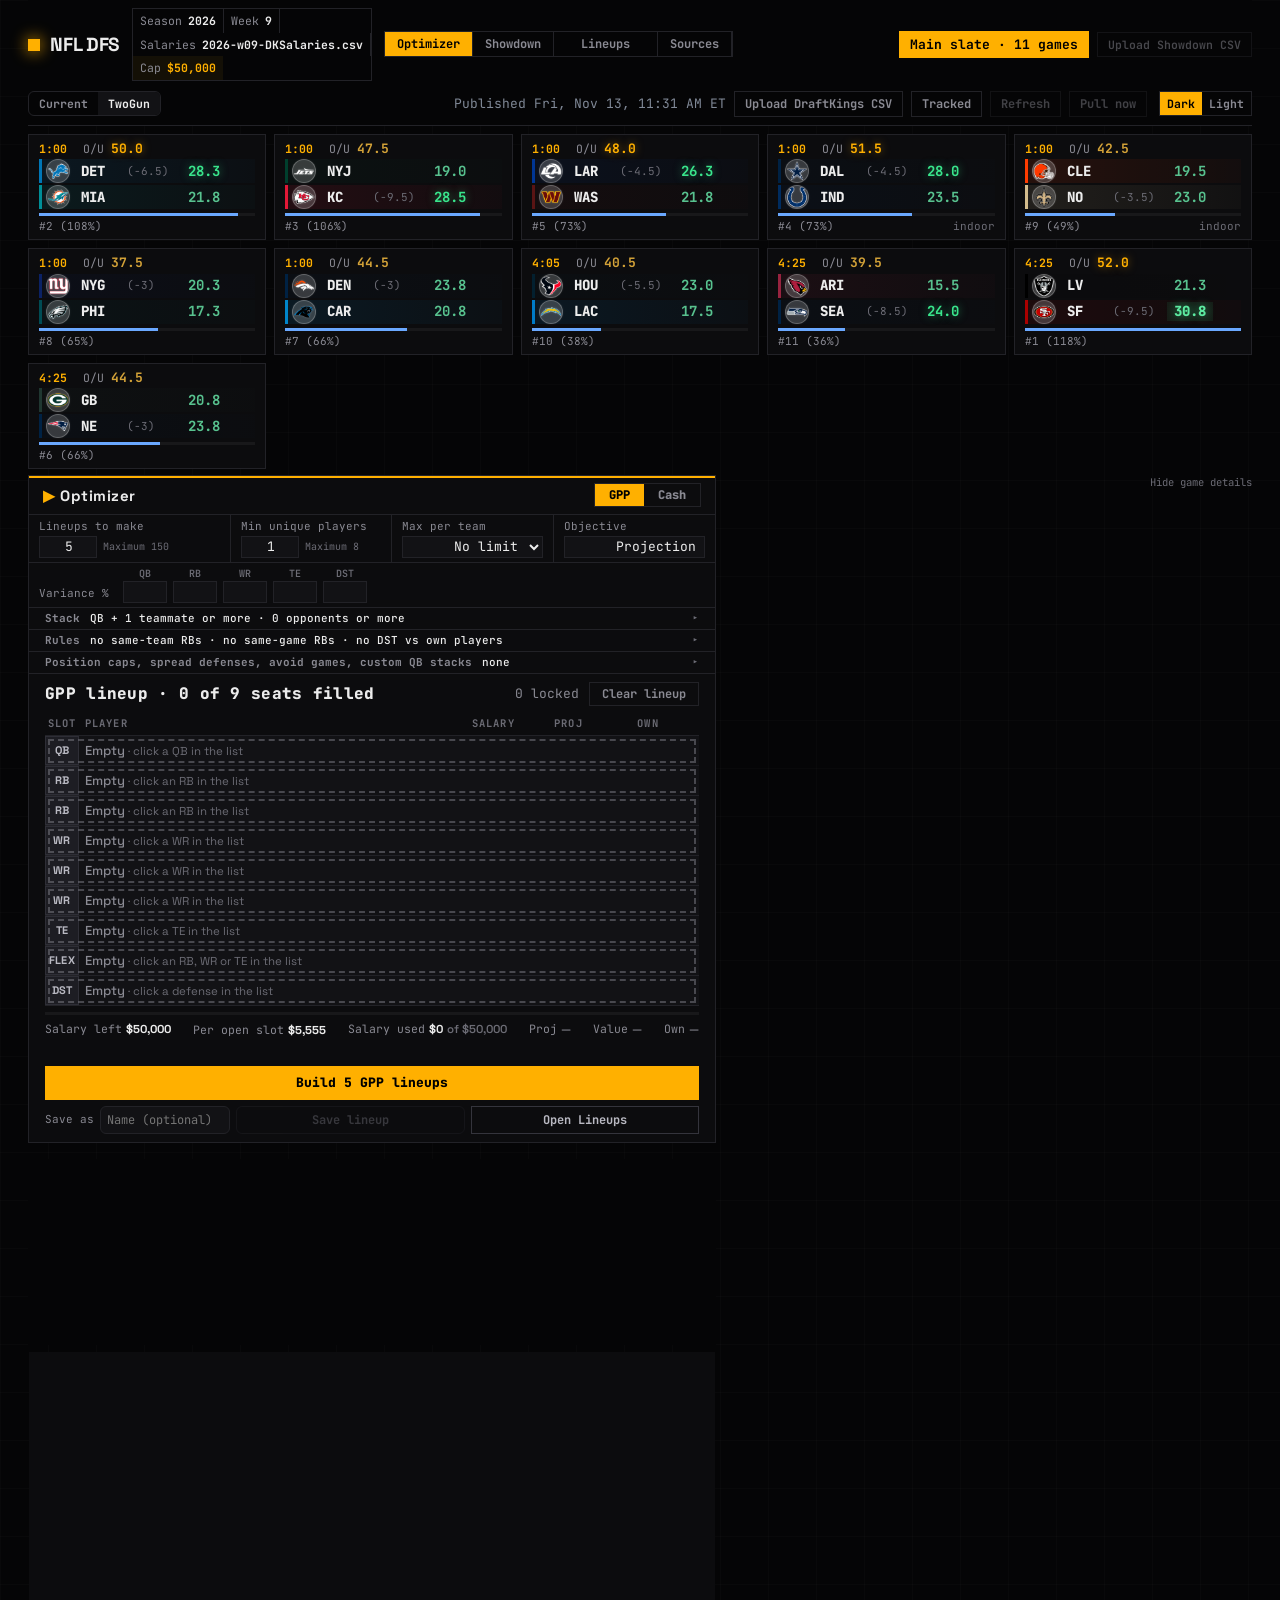
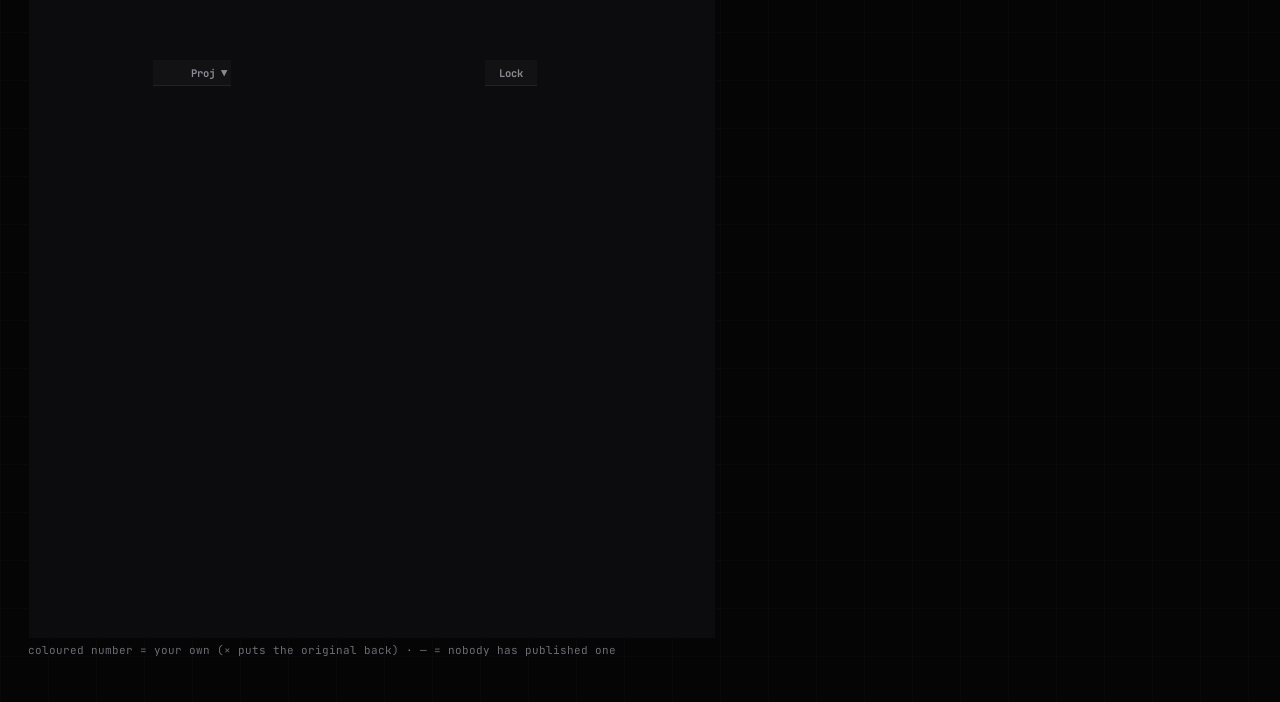
==== commit 4fc8386f: "publish 2026-11-13T16:31:46.853Z" ====
--- a/index.html
+++ b/index.html
@@ -38,57 +38,41 @@
   </script>
 </head>
 <body>
-  <!-- Mode row (Showdown, D39/D40): sits above the classic game strip and everything else, visually
-       separate from the classic header, so switching between the main slate and a loaded showdown is
-       always one click away regardless of which tab or mode is currently showing. Populated by
-       public/js/header.js's renderModeRow, called from app.js. -->
-  <div id="mode-row" class="mode-row"></div>
-
-  <!-- The classic top bar (the approved look, PROJECT.md Part 4 item 5): brand, slate stamps, the tabs, then the slate tiles (#mode-row, moved in here while the main slate is on screen), the TwoGun switch, Upload, Tracked, Refresh and Dark | Light. -->
+  <!-- The one top bar (the approved look, PROJECT.md Part 4 item 5; the Showdown screen shares it since 2026-11-13): brand, slate stamps, the tabs, then the Main slate / Showdown switch (#mode-row, in #top-slates: the main slate's
+       tile, any second slate's and one tile per loaded showdown, with Upload Showdown CSV), the TwoGun switch, the buttons and Dark | Light. Each piece marks which screen it belongs to (data-only: look.css hides it on the other
+       one; app-showdown.js applyMode sets body[data-view]). -->
   <header class="nl" id="classic-header">
     <div class="top">
-      <div class="brand"><span class="mk"></span>NFL DFS<small class="mode-tag">DraftKings classic</small></div>
-      <div id="slate-line" class="stamps slate-line">Loading...</div>
-      <div class="vtabs"><nav id="tabs"></nav><button id="sources-btn" class="tab-btn" type="button" title="Which sources feed the projections and ownership, their weights, and when each was last pulled">Sources</button></div>
+      <div class="brand"><span class="mk"></span>NFL DFS<small class="mode-tag" data-only="classic">DraftKings classic</small></div>
+      <div id="slate-line" class="stamps slate-line" data-only="classic">Loading...</div>
+      <div id="sd-slate-line" class="stamps slate-line" data-only="showdown"></div>
+      <div class="vtabs"><nav id="tabs" data-only="classic"></nav><nav id="sd-tabs" data-only="showdown"></nav><button id="sources-btn" class="tab-btn" type="button" data-only="classic" title="Which sources feed the projections and ownership, their weights, and when each was last pulled">Sources</button><button id="sd-sources-btn" class="tab-btn" type="button" data-only="showdown" title="Which sources feed the projections and ownership, their weights, and when each was last pulled">Sources</button></div>
       <span class="grow"></span>
-      <div id="top-slates"></div>
-      <div id="tg-mode" class="tg-mode" hidden></div>
+      <div id="top-slates"><div id="mode-row" class="mode-row"></div></div>
+      <div id="tg-mode" class="tg-mode" data-only="classic" hidden></div>
       <div class="header-actions">
-        <label class="chip upload-btn">
+        <label class="chip upload-btn" data-only="classic">
           Upload DraftKings CSV
           <input id="csv-input" type="file" accept=".csv,text/csv" hidden />
         </label>
-        <span id="upload-info" class="upload-info"></span>
-        <button id="tracked-btn" class="chip" type="button" title="The DFS players you track: contest entrants, the RotoGrinders top 100 and your marks">Tracked</button>
-        <button id="refresh-btn" class="chip" type="button">Refresh</button>
-        <span class="pull-group"><button id="pull-now-btn" class="chip" type="button" title="Runs the TwoGun pulls, a refresh, the save and the site publish">Pull now</button>
+        <span id="upload-info" class="upload-info" data-only="classic"></span>
+        <button id="sd-salary-btn" class="chip" type="button" data-only="showdown" title="How much of the $50,000 cap contest lineups spent">Salary used</button>
+        <button id="tracked-btn" class="chip" type="button" data-only="classic" title="The DFS players you track: contest entrants, the RotoGrinders top 100 and your marks">Tracked</button>
+        <button id="sd-tracked-btn" class="chip" type="button" data-only="showdown" title="The DFS players you track: contest entrants, the RotoGrinders top 100 and your marks">Tracked</button>
+        <button id="refresh-btn" class="chip" type="button" data-only="classic">Refresh</button>
+        <button id="sd-refresh-btn" class="chip" type="button" data-only="showdown">Refresh</button>
+        <span class="pull-group" data-only="classic"><button id="pull-now-btn" class="chip" type="button" title="Runs the TwoGun pulls, a refresh, the save and the site publish">Pull now</button>
         <span id="pull-info" class="upload-info"></span></span>
       </div>
       <div class="themes" id="theme-switch" role="group" aria-label="Theme"><button type="button" data-theme-set="dark">Dark</button><button type="button" data-theme-set="light">Light</button></div>
     </div>
     <!-- The row under the bar: the source pills and, beside them, the TwoGun status pill (header.js renderModeBox puts it in #tg-pill). Hidden when empty. -->
-    <div class="header-sub">
+    <div class="header-sub" data-only="classic">
       <div id="pills-row" class="pills-row"></div>
       <div id="tg-pill" class="tg-pill" hidden></div>
     </div>
-  </header>
-
-  <!-- Showdown header (D39/D40): hidden while the classic slate is showing; public/js/showdown/view.js
-       fills #sd-band with the gold "SHOWDOWN · <away team name> at <home team name> · <kickoff>" band and
-       shows it on both showdown tabs and the Sources view. -->
-  <header class="header sd-header" id="showdown-header" hidden>
-    <div class="header-top">
-      <div id="sd-band" class="sd-band"></div>
-      <div class="header-actions">
-        <button id="sd-salary-btn" class="sources-btn" type="button" title="How much of the $50,000 cap contest lineups spent">Salary used</button>
-        <button id="sd-tracked-btn" class="sources-btn" type="button" title="The DFS players you track: contest entrants, the RotoGrinders top 100 and your marks">Tracked</button>
-        <button id="sd-sources-btn" class="sources-btn" type="button" title="Which sources feed the projections and ownership, their weights, and when each was last pulled">Sources</button>
-        <button id="sd-refresh-btn" class="refresh-btn" type="button">Refresh</button>
-        <button id="sd-theme-toggle-btn" class="theme-toggle-btn" type="button" title="Switch theme"></button>
-      </div>
-    </div>
-    <!-- The row under the band: the source pills and, beside them, the pill naming the sources this game's board reads (showdown/view.js, figures-label.js). -->
-    <div class="header-sub">
+    <!-- A Showdown's source pills and the pill naming the sources its board reads (showdown/view.js, figures-label.js): source state, which the Sources page's Data as of shows (item 7, G64); not drawn in the bar. -->
+    <div id="sd-source-state" hidden>
       <div id="sd-pills-row" class="pills-row"></div>
       <div id="sd-figures-pill" class="tg-pill" hidden></div>
     </div>
@@ -125,16 +109,14 @@
   <main class="main" id="showdown-main" hidden>
     <div id="sd-status" class="status"></div>
 
-    <nav id="sd-tabs" class="tabs"></nav>
-
-    <!-- The Optimizer tab, the Showdown's main screen (Adam 2026-10-26: the Rankings tab folded in here, D81, as classic's #lineup-panel).
-         The game line and the filter bar (sticky) are drawn by showdown/view.js; #sd-lineup-mount is the only part showdown/lineup.js
-         redraws (the builder, the player pool with #sd-table, #sd-thead, #sd-tbody and #sd-legend, the batch and the saved lineups),
-         so a redraw never replaces a filter box Adam is typing in. -->
-    <div id="sd-lineup-panel" class="panel sd-lineup-panel">
-      <div id="sd-gameline" class="sd-gameline"></div>
+    <!-- The Optimizer tab, the Showdown's main screen (Adam 2026-10-26: the Rankings tab folded in here, D81, as classic's #lineup-panel; since 2026-11-13 in the classic look: .nl).
+         The game tile, the one quiet line and the filter bar (sticky) are drawn by showdown/view.js; #sd-lineup-mount is the only part showdown/lineup.js
+         redraws (the pool with #sd-table, #sd-thead, #sd-tbody and #sd-legend, the Optimizer panel, the lineup read and the swaps),
+         so a redraw never replaces a filter box Adam is typing in. The tab row is in the shared top bar (#sd-tabs). -->
+    <div id="sd-lineup-panel" class="panel nl sd-lineup-panel">
+      <div id="sd-gameline"></div>
       <div id="sd-stamps" class="stamps-host"></div>
-      <div id="sd-filterbar" class="sd-filterbar"></div>
+      <div id="sd-filterbar" class="fbar sd-filterbar"></div>
       <div id="sd-build-notice" class="build-notice" hidden></div>
       <div id="sd-lineup-mount" class="sd-lineup-mount"></div>
     </div>
--- a/style.css
+++ b/style.css
@@ -388,7 +388,6 @@
 .status.error { color: var(--danger); }
 
 /* ---------- Tabs ---------- */
-#showdown-main > .tabs { position: sticky; top: 0; z-index: 20; background: var(--bg); padding-top: var(--sp-1); } /* the Showdown tab row stays on screen; showdown/view.js syncFilterbarHeight keeps --tabs-h */
 .tabs {
   display: flex;
   gap: var(--sp-2);
@@ -620,36 +619,7 @@
   font-size: var(--fs-sm);
 }
 /* The ownership note (#own-banner) sits under the filter bar, full width like the bar (Optimizer-first step 4). */
-/* .sd-pool-table: the Showdown Optimizer's pool (showdown/pool.js) wears the head, cells, hover and dimming the ranked list had (2026-10-26); the classic pool (.lineup-pool-table) has its own rules in the
-   Lineup builder block below. Both heads stick under the filter bar (the Optimizer screen block, below); no player table is a scroll box (A15). */
-.sd-pool-table thead {
-  position: sticky;
-  top: var(--filterbar-h, 0px); /* under the sticky filter bar (A15) */
-  z-index: 3;
-  background: var(--bg-elevated-2);
-}
-.sd-pool-table th {
-  text-align: left;
-  padding: 6px 10px;
-  cursor: pointer;
-  color: var(--text-muted);
-  font-size: var(--fs-sm);
-  white-space: nowrap;
-  border-bottom: 1px solid var(--border);
-  user-select: none;
-}
-.sd-pool-table th.sorted { color: var(--text); }
-.sd-pool-table td {
-  padding: 0 10px;
-  height: 30px;
-  border-bottom: 1px solid var(--border);
-  white-space: nowrap;
-  overflow: hidden;
-  text-overflow: ellipsis;
-}
-.sd-pool-table tbody tr:hover { background: var(--row-hover); }
-.sd-pool-table tbody tr.row-dimmed { color: var(--row-dim-text); }
-.sd-pool-table tbody tr.row-dimmed .team-chip-mini { opacity: 0.6; }
+/* (The Showdown Optimizer's pool is the classic pool since 2026-11-13: its table, head, cells and rows are drawn by public/look/look.css.) */
 
 .player-cell { display: flex; align-items: center; gap: var(--sp-2); }
 .player-logo { border-radius: 4px; display: block; }
@@ -748,7 +718,10 @@
 .status-doubtful, .status-questionable { background: rgba(var(--amber-rgb), 0.18); color: var(--status-amber); }
 .status-ir, .status-other { background: rgba(var(--status-grey-rgb), 0.18); color: var(--status-grey); }
 /* A listed-out player brought back by a typed projection (flag "revived"): muted, not the out colour; the reason is its hover. */
+.status-flag { background: none; border: 1px dashed var(--status-grey); padding: 0 5px; color: var(--text-dim); cursor: default; font-weight: 600; }
 .status-revived { background: none; border: 1px dashed var(--status-grey); padding: 0 5px; color: var(--text-dim); cursor: default; }
+/* A number Adam typed on a man he marked Out (D45): kept and shown, struck through because it is not used while he is Out (bump-control.js UNUSED_TITLE). */
+.proj-unused { text-decoration: line-through; color: var(--text-dim); }
 
 /* Adam 2026-10-15 (TwoGun merge, adjustment 1): "put a red 'OUT' tag or something obvious" beside the name of a
    player ruled out after TwoGun's board, or one TwoGun calls OUT, on every main-slate list (table.js outTagHtml). */
@@ -766,6 +739,35 @@
   vertical-align: middle;
   cursor: default;
 }
+
+/* Adam 2026-11-12: his In / Out / Auto on the status badge (status-switch.js). The button is the badge itself, no bigger; a click cycles it.
+   Auto with no badge is a faint ring that shows on the row's hover. His own IN and OUT are solid pills with a pale inner ring, so they
+   read apart from a source's badge. The Sources page's Player status card is a short table that scrolls past about eight men. */
+.st-sw { display: inline-flex; align-items: center; flex-shrink: 0; padding: 0; margin: 0; border: 0; background: none; color: inherit; font: inherit; cursor: pointer; border-radius: 4px; line-height: 1; }
+.st-sw:focus-visible { outline: 2px solid var(--accent); outline-offset: 1px; }
+.st-sw > :is(.status-badge, .out-tag) { margin: 0; cursor: pointer; }
+.st-sw:hover > :is(.status-badge, .out-tag, .st-pill) { box-shadow: 0 0 0 1px var(--accent); }
+.st-ghost { display: inline-flex; align-items: center; justify-content: center; height: 18px; min-width: 18px; color: var(--text-dim); font-size: 11px; opacity: 0; }
+tr:hover .st-ghost, .st-sw:focus-visible .st-ghost { opacity: 0.8; }
+.st-pill { display: inline-flex; align-items: center; justify-content: center; height: 18px; padding: 0 5px; border-radius: 4px; color: #ffffff; font-size: 11px; font-weight: 800; letter-spacing: 0.04em; box-shadow: inset 0 0 0 1px rgba(255, 255, 255, 0.55); }
+.st-pill-out { background: var(--status-out); }
+.st-pill-in { background: var(--success); }
+@media (max-width: 900px) { .nl #tbody td.pl .l1 > .st-sw { position: absolute; left: 0; top: 18px; } .nl #tbody td.pl .l1 > .st-sw > * { font-size: 9.5px; height: 12px; min-width: 0; padding: 0 3px; } }
+.sources-panel:not([hidden]) .sp-status-host { display: contents; }
+.sources-panel:not([hidden]) .sp-status { order: 3; grid-column: 1 / -1; }
+.sp-status .st-scroll { max-height: 280px; overflow-y: auto; }
+.st-table { width: 100%; border-collapse: collapse; font-size: var(--fs-sm); }
+.st-table th { position: sticky; top: 0; background: var(--bg-elevated); text-align: left; padding: 5px 12px; font-size: 11.5px; text-transform: uppercase; letter-spacing: 0.8px; color: var(--text-muted); font-weight: 600; border-bottom: 1px solid var(--border); white-space: nowrap; }
+.st-table td { padding: 3px 12px; height: 30px; border-bottom: 1px solid var(--border); white-space: nowrap; }
+.st-table tr:last-child td { border-bottom: 0; }
+.st-table :is(th, td):first-child { padding-left: 18px; }
+.st-table td.st-c-name { font-weight: 600; color: var(--text); width: 30%; }
+.st-table td.st-c-src { color: var(--text-muted); width: 30%; }
+.st-table .sp-seg-btn { padding: 2px 10px; }
+.st-counts { font-weight: 700; }
+.st-counts-out { color: var(--status-out); }
+.st-counts-in { color: var(--success); }
+.sp-status .st-none { padding: 8px 18px; }
 
 /* The classic pool's extra columns (round 5, C9 and C17: what the ranked list had, offered through the Columns list): TwoGun's Med, Nuke, 3x% and 4x% (table.js TG_COLUMNS) on a TwoGun board, Pos and Tags.
    Numbers right-align like every figure; a Tags cell holds a pill or two (the reasons are hover-only, .tag-reason below). */
@@ -1030,8 +1032,6 @@
 .lineup-slot-player { flex: 1; min-width: 0; display: flex; align-items: center; gap: var(--sp-2); color: var(--text); }
 .lineup-slot-player.lineup-slot-empty { color: var(--text-dim); font-style: italic; }
 .lineup-slot-hint { font-size: 11px; font-style: normal; } /* how to fill an empty seat (walkthrough friction) */
-.sd-blk-why { display: block; font-size: 10.5px; line-height: 12px; color: var(--amber); opacity: .8; } /* a greyed Showdown pool row's few words of why, as classic's .blk-why */
-#showdown-header .header-sub { display: none; } /* item 7 (lead 3:10 PM 11-11): the "8 cached" chip and the figures pill are source state, now the Sources page's Data as of */
 .lineup-slot-player.lineup-slot-missing { color: var(--danger); font-style: italic; }
 
 /* ---------- Showdown meter strip (Adam 2026-10-18; public/js/showdown/lineup-meter.js) ----------
@@ -1122,9 +1122,8 @@
 .lineup-rows-table { width: 100%; border-collapse: collapse; font-size: var(--fs-sm); }
 /* The pool: one text size on every row (D11, 14px with the Showdown pool), the system sans of the page on its buttons and boxes too; separate borders so a sticky head keeps its seams (as the Showdown pool's). */
 .lineup-pool-table { border-collapse: separate; border-spacing: 0; font-size: 14px; }
-.lineup-pool-table :is(input, button), .sd-pool-table :is(input, button) { font-family: inherit; }
-.lineup-pool-table .opt-input.lineup-min-input, .lineup-pool-table .opt-input.lineup-max-input,
-.sd-pool-table .opt-input.lineup-min-input, .sd-pool-table .opt-input.lineup-max-input { font-size: 14px; } /* D11: the Min % and Max % boxes are one size, 14px, on both Optimizers' rows */
+.lineup-pool-table :is(input, button) { font-family: inherit; }
+.lineup-pool-table .opt-input.lineup-min-input, .lineup-pool-table .opt-input.lineup-max-input { font-size: 14px; } /* D11: the Min % and Max % boxes are one size, 14px, on both Optimizers' rows */
 .lineup-pool-table .editable-cell { justify-content: flex-end; }
 .lineup-pool-table .editable-cell .reset-icon { position: static; transform: none; width: auto; margin-left: 2px; }
 .lineup-rows-table th, .lineup-rows-table td {
@@ -1168,8 +1167,8 @@
 .lineup-pool-table th.lp-fill, .lineup-pool-table td.lp-fill { width: 100%; padding: 0; }
 .lineup-pool-table td.lp-name { padding-top: 4px; padding-bottom: 4px; } /* the logo and the position box clear the row's line (Round 2 fix 22) */
 .lineup-pool-table .player-cell { display: inline-flex; gap: 6px; min-width: 0; }
-.lineup-pool-table .lp-l2, .sd-pool-table .lp-l2 { display: block; margin-top: 1px; text-align: left; }
-.lineup-pool-table .lp-l2 .meta-pill, .sd-pool-table .lp-l2 .meta-pill { padding: 0; border: 0; background: none; font-size: 11px; line-height: 13px; }
+.lineup-pool-table .lp-l2 { display: block; margin-top: 1px; text-align: left; }
+.lineup-pool-table .lp-l2 .meta-pill { padding: 0; border: 0; background: none; font-size: 11px; line-height: 13px; }
 .lineup-pool-table .lp-name .row-msg { max-width: 300px; }
 .lineup-pool-table th:not(.lp-fill), .lineup-pool-table td:not(.lp-fill) { padding-left: 4px; padding-right: 4px; }
 .lineup-pool-table :is(th, td):is(.tags-cell) { padding-left: 3px; padding-right: 3px; }
@@ -1179,8 +1178,8 @@
 /* A20: the list's rows carry the team's colour as a much lighter flare than the lineup's rows (.opt-p): the lineup's 8% gradient and 3px stripe become 3% over the first 120px and a 2px stripe at 45%; B8: a row lights up
    under the pointer in the team's colour (7%, 10% on the light theme). */
 /* --tcv: the team colour every tint and stripe below is drawn in: the team's own (--tc) on the light theme, the colour lifted until it reads on the dark card (--tcd, team-palette.js liftForDark) on the dark one. */
-:is(.opt-p, .lineup-pool-table tbody tr.lineup-row, .sd-pool-table tbody tr) { --tcv: var(--tc); }
-:root[data-theme="dark"] :is(.opt-p, .lineup-pool-table tbody tr.lineup-row, .sd-pool-table tbody tr) { --tcv: var(--tcd, var(--tc)); }
+:is(.opt-p, .lineup-pool-table tbody tr.lineup-row) { --tcv: var(--tc); }
+:root[data-theme="dark"] :is(.opt-p, .lineup-pool-table tbody tr.lineup-row) { --tcv: var(--tcd, var(--tc)); }
 .lineup-pool-table tbody tr.lineup-row { background-image: linear-gradient(90deg, color-mix(in srgb, var(--tcv) 3%, transparent) 0, transparent 120px); }
 .lineup-pool-table tbody tr.lineup-row > td:first-child { box-shadow: inset 2px 0 color-mix(in srgb, var(--tcv) 45%, transparent); }
 /* The hover is the Showdown pool's neutral lift (--row-hover) with the team's tint over it, so a dark team still lights up (round 2 fix 17). */
@@ -1254,7 +1253,7 @@
 
 /* Classic pool click-to-pick (D81 counterpart of 336c1f5) */
 /* A click on a pool row puts the man in or takes him out, and a click on a filled slot takes him out (lineup-view.js classicPickAction,
-   lineup.js pickPoolRow and removeSlot; Adam 5:00 PM 2026-10-29): each is a pointer and a keyboard stop, as Showdown's .sd-pool-pick and
+   lineup.js pickPoolRow and removeSlot; Adam 5:00 PM 2026-10-29): each is a pointer and a keyboard stop, as Showdown's pool rows and
    .sd-slot-removable. An excluded man's row carries no pick, so it keeps the plain cursor. */
 .lineup-pool-table tbody tr.lineup-pool-pick { cursor: pointer; }
 .lineup-pool-table tbody tr.lineup-pool-pick:focus-visible { outline: 2px solid var(--accent); outline-offset: -2px; }
@@ -1395,7 +1394,7 @@
      visual-qa third pass, widened again by 🎨 polish for the larger type scale); app.js's
      adjustScrollPanels() rounds the panel's maxHeight down to a whole multiple of whatever the rendered
      row height actually is, so a partial next row is never shown. */
-  .lineup-pool-table td, .sd-pool-table td { height: 26px; }
+  .lineup-pool-table td { height: 26px; }
 }
 
 /* ============================================================================================
@@ -1459,16 +1458,6 @@
   border: 1px solid var(--border);
   border-radius: 4px;
   padding: 2px 8px;
-  white-space: nowrap;
-}
-
-/* ---------- Showdown header band ---------- */
-.sd-header { border-bottom-color: var(--amber); }
-.sd-band-text {
-  font-size: var(--fs-lg);
-  font-weight: 700;
-  letter-spacing: 0.02em;
-  color: var(--amber);
   white-space: nowrap;
 }
 
@@ -1496,8 +1485,8 @@
      cell's whole row (logo/name/team chip/pill/status) ran wider than the column. flex-shrink:0 plus a
      fixed min-width (comfortably fits "DST", the widest label, at 12px) keep the pill itself full size in
      every flex context it sits in (Rankings row, Lineup Builder pool row, Lineup Builder CPT/FLEX slot);
-     the player name is the only thing that ever truncates now (see .sd-pool-table .player-name
-     below), and text-align:center keeps every position's pill visually the same width. */
+     the player name is the only thing that ever truncates now (see .nl .l1 .name
+     in look/look.css), and text-align:center keeps every position's pill visually the same width. */
   flex-shrink: 0;
   min-width: 34px;
   text-align: center;
@@ -1509,120 +1498,10 @@
 .sd-pos-k { background: rgba(var(--pos-k-rgb), 0.18); color: var(--pos-k); }
 .sd-pos-dst { background: rgba(var(--pos-dst-rgb), 0.18); color: var(--pos-dst); }
 
-/* Showdown position filter chips (D41): same pill shape/shell as the classic .pos-chip (.chip base class
-   still applies), tinted with the same position colour as the pill above so the chip and the pill match;
-   scoped to .sd-pos-chip so the classic Rankings filter bar's plain blue-active .pos-chip is untouched.
-   "All" gets no data-pos match here and keeps the ordinary .pos-chip.active blue (below). Active state
-   fills the chip with the position's own colour; the text colour is --bg (near-white on dark theme's
-   pastel pos colours, near-black on light theme's darker pos colours) so it stays readable in both themes
-   without a second colour token per position. */
-.sd-pos-chip[data-pos="QB"] { border-color: var(--pos-qb); color: var(--pos-qb); }
-.sd-pos-chip[data-pos="QB"].active { background: var(--pos-qb); border-color: var(--pos-qb); color: var(--bg); }
-.sd-pos-chip[data-pos="RB"] { border-color: var(--pos-rb); color: var(--pos-rb); }
-.sd-pos-chip[data-pos="RB"].active { background: var(--pos-rb); border-color: var(--pos-rb); color: var(--bg); }
-.sd-pos-chip[data-pos="WR"] { border-color: var(--pos-wr); color: var(--pos-wr); }
-.sd-pos-chip[data-pos="WR"].active { background: var(--pos-wr); border-color: var(--pos-wr); color: var(--bg); }
-.sd-pos-chip[data-pos="TE"] { border-color: var(--pos-te); color: var(--pos-te); }
-.sd-pos-chip[data-pos="TE"].active { background: var(--pos-te); border-color: var(--pos-te); color: var(--bg); }
-.sd-pos-chip[data-pos="K"] { border-color: var(--pos-k); color: var(--pos-k); }
-.sd-pos-chip[data-pos="K"].active { background: var(--pos-k); border-color: var(--pos-k); color: var(--bg); }
-.sd-pos-chip[data-pos="DST"] { border-color: var(--pos-dst); color: var(--pos-dst); }
-.sd-pos-chip[data-pos="DST"].active { background: var(--pos-dst); border-color: var(--pos-dst); color: var(--bg); }
-
-/* Player cell truncation, the Showdown pool only (Adam): the cell carries white-space:nowrap; overflow:hidden; text-overflow:ellipsis
-   (the .sd-pool-table td rule), which only produces a real ellipsis for a single run of inline text, so with the flex
-   .player-cell wider than its column it hard-clipped the whole row, the position pill's letters included. .player-name is the one
-   flexible, ellipsis-truncating child (min-width:0 lets a flex item shrink below its content size); the logo, team chip and status
-   pill get flex-shrink:0 so they, like .sd-pos above, are never the thing that shrinks or clips. */
-.sd-pool-table .player-cell { min-width: 0; }
-.sd-pool-table .player-name {
-  flex: 0 1 auto; /* shrinks when it must, never grows: the chips sit right after the name */
-  min-width: 0;
-  overflow: hidden;
-  text-overflow: ellipsis;
-  white-space: nowrap;
-}
-.sd-pool-table .player-logo,
-.sd-pool-table .team-chip-mini,
-.sd-pool-table .status-badge {
-  flex-shrink: 0;
-}
-
-/* 👁 visual-qa: the game line stops where it reads well (Adam's UI rule), as the Rankings panel it came from did. */
-.sd-gameline {
-  max-width: 1400px;
-}
-
-/* ---------- The Showdown Optimizer screen (Adam 2026-10-26 3:22 PM: the Rankings tab folded into the Optimizer, D81, classic's step 4) ----------
-   The filter bar stays at the top of the window while the tab scrolls, opaque with a bottom rule, as classic's #lineup-panel > .filterbar;
-   static on a phone. A scroll to an element of the Optimizer's part (#sd-lineup-mount: Make's results, the saved lineups, a focused box)
-   lands below it; showdown/view.js keeps --filterbar-h on the panel to the bar's height while it sticks, else 0. Only the mount's
-   elements carry the margin, never the bar's own boxes (classic's 👁 step 4 finding). */
-#sd-lineup-panel > .sd-filterbar {
-  position: sticky;
-  top: var(--tabs-h, 0px); /* under the sticky tab row */
-  z-index: 10;
-  background: var(--bg);
-  padding: var(--sp-2) 0;
-  margin-bottom: var(--sp-2);
-  border-bottom: 1px solid var(--border);
-}
+/* ---------- The Showdown Optimizer screen (2026-11-13: the classic look, public/look/look.css; what is left here is what the screen's own pieces still need) ----------
+   A scroll to an element of the Optimizer's part (#sd-lineup-mount: Make's results, the saved lineups, a focused box) lands below the sticky bar;
+   showdown/view.js keeps --filterbar-h on the panel to the bar's height while it sticks, else 0. */
 #sd-lineup-mount [id] { scroll-margin-top: calc(var(--filterbar-h, 0px) + var(--sp-2)); }
-#sd-lineup-mount .lineup-slots { scroll-margin-top: calc(var(--filterbar-h, 0px) + var(--sp-2)); }
-/* On a phone neither slate's filter bar sticks (2026-10-26 Phase B item 6: classic's wrapped to 303px at 375 and covered over a third
-   of the screen; the phone layout keeps the bar in the page). */
-@media (max-width: 700px) { #lineup-panel > .filterbar, #sd-lineup-panel > .sd-filterbar { position: static; } }
-/* The Showdown bar's two wrappers (view.js filterBarHtml) do nothing on a wide window; on a phone each is one sideways-scrolling line. */
-.sd-filter-chips, .sd-filter-inputs { display: contents; }
-/* The player pool under the builder (pool.js): its heading and the Expand bar on one line, the table in its own scroll panel (60% of
-   the window, 420px at least, whole rows: scroll-panels.js), the legend under it. The pool is as wide as its table, so the figures sit
-   next to the names (Adam: "see how the columns are near the names") and the Expand button ends where the table ends. */
-#sd-pool { display: grid; grid-template-columns: minmax(0, 1fr) auto; align-items: end; column-gap: var(--sp-3); width: 100%; max-width: 100%; margin-top: var(--sp-5); } /* the panel is the pool column's whole width on both lists (Round 2 fix 20); the table's empty last column (.sd-fill) takes what its packed columns leave */
-#sd-pool > .sd-pool-head { grid-column: 1; grid-row: 1; display: flex; align-items: baseline; gap: var(--sp-3); margin-bottom: var(--sp-1); min-width: 0; }
-#sd-pool > .sd-pool-head .lineup-right-title { margin: 0; }
-#sd-pool > .sd-pool-wrap, #sd-pool > .table-legend { grid-column: 1 / -1; }
-/* The legend line wraps to the table's width: its one long line was the widest thing in the fit-content grid, so the panel and the legend
-   ran past the table's right edge. width 0 with min-width 100% keeps it out of the grid's width and gives it the grid's. */
-#sd-pool > .table-legend { width: 0; min-width: 100%; }
-#sd-pool > .sd-pool-wrap { width: auto; max-width: 100%; margin: 0; } /* no scroll box since A15 (round 5): the page scrolls, the head sticks under the filter bar */
-/* The phone exception to A15: at 700px and below the pool scrolls sideways inside its box so the page never scrolls sideways; the head does not stick on a phone. */
-@media (max-width: 700px) { #sd-pool > .sd-pool-wrap { overflow-x: auto; } }
-.sd-pool-note { font-size: var(--fs-sm); color: var(--text-dim); }
-/* The table: the look the retired Rankings table had (sticky head, cell padding, 30px rows, hover, dimmed rows), laid out by its content, not fixed widths, since its columns vary (the Optimizer's boxes and buttons).
-   The figures right-align with tabular digits; Player and Notes read left. The Player cell stops at 250px (a long name gives way
-   with an ellipsis; its hover has it whole), so no name pushes the figures away. */
-/* border-spacing 0 with separate borders, not collapse: with collapsed borders Chrome paints a sticky head's row borders where the table
-   put them, and the body rows' figures showed through the head's seams while the panel was scrolled (the head, its Min/Max group row and
-   the totals row are all in the sticky thead). Each cell keeps its one bottom border, so the look is the same. */
-.sd-pool-table { border-collapse: separate; border-spacing: 0; font-size: 14px; }
-.sd-pool-table :is(th, td) { text-align: right; font-variant-numeric: tabular-nums; }
-.sd-pool-table :is(th, td):first-child, .sd-pool-table th[data-col="player"], .sd-pool-table td.sd-name-cell { text-align: left; }
-.sd-pool-table td .editable-cell { display: flex; justify-content: flex-end; cursor: text; } /* B3: the Proj and Own cells are click-to-type; the figure stays right-aligned in its column */
-.sd-pool-table .star-btn.star-static { cursor: default; }
-.sd-pool-table .player-cell { max-width: none; } /* the name column grows with the tags beside the name (seat tag, padlock): no name is cut inside the panel (Round 2 fix 16) */
-.sd-pool-table :is(th, td).sd-fill { width: 100%; min-width: 0; padding: 0; }
-.sd-pool-table tbody tr.sd-row-seated { background: rgba(var(--accent-rgb), 0.1); } /* C20, C21: a man in the lineup, on either list, keeps this tint; a lock is the padlock beside his name (.sd-lock-ico), not a tint */
-.sd-pool-table td.sd-pool-empty { text-align: center; color: var(--text-muted); }
-/* The cells pack 5px a side, half the Rankings table's 10px (Q1: the pool beside the 600px builder fits 1920's column, and a 1366px
-   window's full-width pool). */
-.sd-pool-table :is(th, td) { padding-left: 4px; padding-right: 4px; } /* 4px (set when the pool had Ceil columns), so 1920's column still holds the table */
-/* Every head after Player may break at its spaces ("CPT / proj", "Own / FLEX", "Min / %"; the sort arrow stays with its word), so each
-   column is only as wide as its figures need (a 1px width asks for the narrowest that holds them); the head rows have room for two lines. */
-.sd-pool-table thead tr:not(.sd-own-total-row) th:not([data-col="player"]) { width: 1px; white-space: nowrap; line-height: 1.2; vertical-align: bottom; }
-/* Heads never wrap (Round 2 fix 16, 19): "Min %", "Max %", "CPT Proj", "CPT Own", "Exclude" each hold one line, the column taking the room the word needs (width: 1px sizes it to its content); Player sits on the same line as the rest. */
-.sd-pool-table thead tr:not(.sd-own-total-row) th { vertical-align: bottom; white-space: nowrap; }
-.sd-pool-table thead tr:not(.sd-own-total-row) th.sd-fill { width: 100%; }
-.sd-pool-table th.sd-pool-ctl { color: var(--text-muted); font-weight: 600; } /* the control heads read as the Min % and Max % heads do */
-.sd-pool-table thead th.lineup-min-head, .sd-pool-table thead th.lineup-max-head { min-width: 57px; } /* classic's Min % / Max % column (3.6em box, 2px a side) */
-/* The ownership totals row under the head (Adam 2026-10-26 3:28 PM): sticky with the head, the sums in bold, the over / under line under each. */
-.sd-pool-table tr.sd-own-total-row th { cursor: default; color: var(--text); font-weight: 600; background: var(--bg-elevated); padding-top: 2px; padding-bottom: 2px; line-height: 1.25; vertical-align: middle; }
-.sd-pool-table tr.sd-own-total-row th.sd-cpt-col { color: var(--amber); }
-.sd-pool-table th.sd-own-total-label { color: var(--text-muted); font-weight: 600; }
-.sd-own-diff { display: block; font-size: 11px; font-weight: 600; color: var(--text-muted); }
-.sd-own-diff.is-over { color: var(--danger); }
-.sd-own-diff.is-under { color: var(--accent); }
-.sd-filterbar { display: flex; flex-direction: column; gap: var(--sp-2); margin-bottom: var(--sp-4); }
-.sd-filterbar .link-btn { margin-left: 0; } /* 👁 V4: Clear filters right after the count, as classic's, not at the far end of a wide bar */
 .sd-filter-note { color: var(--amber); font-size: var(--fs-sm); font-weight: 600; margin-left: var(--sp-1); } /* 🔵 R3: "Min is above Max" */
 /* B11, C26: the four as-of stamps (stamps.js), one quiet line of small type; a stamp with no time reads `missing` in the amber emphasis, never as a guess. */
 .stamps-host:empty { display: none; }
@@ -1631,30 +1510,10 @@
 .stamps-line .stamp-missing { color: var(--amber); }
 .stamps-line .link-btn { margin-left: 0; font-size: var(--fs-sm); }
 
-/* ---------- Showdown game line (👁 visual-qa: four small boxes above the Rankings table, like the hosted
-   sheet's Total/Line/implied boxes) ---------- */
-.sd-gameline { display: flex; gap: var(--sp-2); flex-wrap: wrap; margin-bottom: var(--sp-3); }
-.sd-gameline-box {
-  background: var(--bg-elevated);
-  border: 1px solid var(--border);
-  border-radius: 6px;
-  padding: 4px 12px;
-  display: flex;
-  align-items: baseline;
-  gap: 8px;
-  font-size: var(--fs-sm);
-}
-.sd-gameline-label { color: var(--text-muted); }
-.sd-gameline-value { font-weight: 700; font-size: var(--fs-md); color: var(--text); }
-
 /* ---------- Showdown Projected Ownership tab ---------- */
 /* The two figure columns (Own FLEX, Own CPT): right-aligned whether or not a Kind column follows; the shared numeric rule above spares the last column. */
 .source-value-table th.sd-own-num, .source-value-table td.sd-own-num { text-align: right; font-variant-numeric: tabular-nums; }
 .sd-kicker-paste { margin-top: var(--sp-3); }
-
-/* ---------- Showdown Lineup Builder ---------- */
-.sd-cpt-slot { border-color: var(--amber); }
-.sd-cpt-slot .lineup-slot-label { color: var(--amber); }
 
 /* ---------- Optimizer (Lineup Builder tab: controls band first, the nine slots under it, results and exposure below) ---------- */
 .opt-panel {
@@ -1871,7 +1730,7 @@
 /* Team rows round 2, Adam 2026-10-17: each row wears its team's colours (--tc, --tc2 alt, from team-palette.js) over the card. Also the Saved rows. Round 6's flat solid fill is replaced by A20 below. */
 /* A20 (Adam, 2:07 PM EST 2026-11-03): the lineup rows (the builder's slots, the new cards, the saved cards) carry the full team treatment at the strength of NBA's .crow.tm:
    a gradient from the team's colour (--tc, the slate palette's, team-palette.js) at 8% through 3.5% to its alt colour (--tc2) at 2.5%, and a 3px stripe of the colour. The list's rows wear a
-   much lighter version of the same (.lineup-row, .sd-pool-table), so the team shows there only as a small flare. Text stays the theme's own. */
+   much lighter version of the same (.lineup-row), so the team shows there only as a small flare. Text stays the theme's own. */
 .opt-p { padding: 2px 8px 2px 11px; border-radius: 4px; background-image: linear-gradient(90deg, color-mix(in srgb, var(--tcv) 8%, transparent) 0, color-mix(in srgb, var(--tcv) 3.5%, transparent) 32%, color-mix(in srgb, var(--tc2) 2.5%, transparent) 100%); box-shadow: inset 3px 0 var(--tcv); }
 :root[data-theme="light"] .opt-p { background-image: linear-gradient(90deg, color-mix(in srgb, var(--tc) 14%, transparent) 0, color-mix(in srgb, var(--tc) 6%, transparent) 32%, color-mix(in srgb, var(--tc2) 4%, transparent) 100%); }
 .opt-p-slot, .opt-p-line2 { color: var(--text-muted); }
@@ -2002,21 +1861,6 @@
 .crow.cmp-held > *, .opt-p.cmp-held > * { opacity: .4; }
 tr.cmp-held > td { opacity: .4; }
 tr.cmp-held > td.ex-f { opacity: 1; }
-
-/* ---------- Showdown Optimizer rows (Adam 2026-10-18 9:09 PM: "does not use the team colors that we decided on") ----------
-   The six slots are classic's big card row (D81, lineup-slots.js; its rules are at "Optimizer-first step 5" above),
-   in the palette of the game's two teams, and none of the rules below restyle them. The saved rows are the same card row, in the same palette.
-   The Captain keeps its gold: the CPT tag is gold on the team colour (and the empty slot a gold edge, .sd-cpt-slot above). */
-.sd-cpt-slot .opt-p-slot { background: var(--amber); color: var(--bg-elevated); border-radius: 3px; text-align: center; font-weight: 700; letter-spacing: 0.04em; }
-.sd-cpt-slot .opt-p-slot { padding: 1px 0; }
-
-/* The Showdown controls in two rows of the column's width: Build and Clear lineup, then Save as and Save lineup; every control 32px tall, the buttons 96px so their right edges line up. */
-.lineup-controls.sd-controls { flex-direction: column; align-items: stretch; gap: var(--sp-2); }
-.sd-controls-row { display: flex; align-items: flex-end; gap: var(--sp-3); }
-.sd-controls-row .lineup-control { flex: 1 1 auto; min-width: 0; }
-.sd-controls-row :is(select, input, button) { box-sizing: border-box; height: 32px; }
-.sd-controls-row .lineup-control :is(select, input) { width: 100%; }
-.sd-controls-row button { flex: 0 0 auto; min-width: 96px; padding-left: var(--sp-3); padding-right: var(--sp-3); white-space: nowrap; } /* round 3: "Save working lineup" is longer than "Save lineup" was */
 
 /* ---------- Showdown swaps panel (Adam 2026-10-18 9:09 PM: "make it ... good like the classic one at least"; public/js/showdown/lineup-swaps.js) ----------
    Round 2 (Adam 2026-10-18): a full-width section below both columns, so the salary bar and totals stay under the meter. The seats sit in a grid of cards
@@ -2181,35 +2025,8 @@
 .cash-undo { display: flex; align-items: center; gap: var(--sp-2); font-size: var(--fs-sm); color: var(--text-muted); }
 .saved-lineups-other { margin-top: var(--sp-2); font-size: var(--fs-sm); color: var(--text-dim); }
 
-/* The Showdown Optimizer (Adam 2026-10-19, sketch A; public/js/showdown/optimizer-view.js): its band and the six-slot builder share
-   the left column, so the column takes about half the page (classic's 460px holds the slots alone); its Make row ends the column
-   with classic's sticky footer (.opt-footer, 👁 V3), so it stays at the window's bottom while the builder is on screen; it spans the
-   left column only, so it never covers the pool list's rows. The batch is full width below both columns (Adam 2026-10-19 11:17 PM:
-   "generated lineups should go 4 across"): the cards in one flat grid of four, stepping down as the saved grid does, and the
-   Captain and FLEX exposure tables side by side above them, each as tall as its rows (👁 V2: a fixed height sliced the last row). */
-/* Round 4 item 17: the Make row keeps Build at its right edge however long the summary grows (the summary takes the room and wraps in it; it was a sibling that pushed the button to a new line). */
-.opt-footer.sd-opt-go .opt-summary { flex: 1 1 0; min-width: 0; white-space: normal; }
-.opt-footer.sd-opt-go > .lineup-build-btn { flex: none; margin-left: auto; }
-.opt-footer.sd-opt-go > .opt-form-error-footer { flex: 1 1 100%; order: -1; }
-.lineup-left.sd-opt-left { flex: 0 0 51%; max-width: 51%; min-width: 0; } /* 51 (was 52) since 2026-10-25: the pool's Player column needs the width for the longest names once the chip is gone (D80 as amended) */
-/* Adam 2026-10-20 ("I can't see the main lineup that I'm building"): the column runs head, controls, the six slots, the meter, the
-   salary bar, totals, build status, then the Pool and Build boxes, then the sticky Make row. The head is a bare row; the boxes lose
-   classic's panel rule and gap below, since the Make row's own top rule follows them. */
-.sd-opt-head { margin-bottom: var(--sp-3); display: flex; flex-direction: column; gap: var(--sp-2); }
-.opt-panel.sd-opt-panel { margin: var(--sp-3) 0 0; padding-bottom: 0; border-bottom: 0; }
-/* Adam 2026-10-20 (visual check): the Pool and Build boxes square off at the same height (Pool was 85px beside Build's 229px). */
-.opt-panel.sd-opt-panel .opt-groups { align-items: stretch; }
-.opt-panel.sd-opt-panel .opt-groups.opt-groups-cash { grid-template-columns: repeat(3, minmax(0, 1fr)); } /* A15 (round 5): the Pool and Build boxes span the page above the two columns, a third each, as classic's three groups do */
-.opt-panel.sd-opt-panel + .opt-footer.sd-opt-go { margin-top: 0; }
-/* Adam 2026-10-20 9:05 AM: the Showdown builder's six slots and meter must fit a 1920x947 window above the Make row. On a window
-   1600px or wider the two control rows (Build, Clear lineup / Save as, Save lineup) sit side by side, which gives back about
-   60px; a narrower window keeps them stacked, as the column is too narrow for one line. */
-@media (min-width: 1600px) {
-  .sd-opt-left .lineup-controls.sd-controls { flex-direction: row; align-items: flex-end; }
-  .sd-opt-left .sd-controls-row { flex: 1 1 0; min-width: 0; }
-}
-/* In the 600px builder column (Adam 2026-10-26, the pool beside it) the Build row keeps its own width; the Save as row takes the rest. */
-@media (min-width: 1600px) { .sd-opt-left .sd-controls-row:first-child { flex: 0 0 auto; } }
+/* The Showdown's batch (Adam 2026-10-19 11:17 PM: "generated lineups should go 4 across"): the cards in one flat grid of four, stepping down as the saved grid does, and the
+   Captain and FLEX exposure tables side by side above them, each as tall as its rows (👁 V2: a fixed height sliced the last row). The Optimizer panel itself is the classic's (look.css). */
 .sd-opt-results .opt-cards { grid-template-columns: repeat(4, minmax(0, 1fr)); }
 @media (max-width: 1279px) { .sd-opt-results .opt-cards { grid-template-columns: repeat(3, minmax(0, 1fr)); } }
 @media (max-width: 959px) { .sd-opt-results .opt-cards { grid-template-columns: repeat(2, minmax(0, 1fr)); } }
@@ -2219,54 +2036,14 @@
 .sd-card-meter > span { white-space: nowrap; }
 .sd-card-meter > span.sd-card-offboard { white-space: normal; }
 .sd-card-meter > span:not(:last-child)::after { content: " \00b7"; }
-/* The pool rows' lock, In and exclude: small square buttons, so the rows keep their Min % and Max % boxes and Add at 1920. */
-.lineup-row-btn.sd-row-ico { min-width: 23px; width: 23px; height: 23px; box-sizing: border-box; padding: 0; margin-right: 2px; display: inline-flex; align-items: center; justify-content: center; font-size: 15px; line-height: 1; vertical-align: middle; }
-.lineup-row-btn.sd-row-in { font-size: 12px; font-weight: 700; }
-.lineup-row-btn.sd-row-in.active { background: var(--amber); border-color: var(--amber); color: #1b1b1b; }
-/* The pool's row controls (pool.js, A1: after Own and Val in Adam's column order, columns.js): thumbs, In, Lock, Excl, Min %, Max % (the list's seat) and, on the FLEX list, the Captain's own lock and exclude, each in its own cell. */
-.sd-pool-table th.sd-pool-ctl, .sd-pool-table td.sd-pool-in { text-align: center; cursor: default; padding-left: 2px; padding-right: 2px; }
-.sd-pool-table :is(th.lineup-min-head, th.lineup-max-head, td.lineup-min-cell, td.lineup-max-cell) { text-align: center; padding-left: 2px; padding-right: 2px; cursor: default; }
-.sd-pool-table td.sd-pool-btn { text-align: center; padding-left: 6px; padding-right: 6px; }
-.sd-pool-table th.sd-pool-ctl-lock, .sd-pool-table th.sd-pool-ctl-exclude { padding-left: 8px; padding-right: 8px; } /* "Lock" and "Exclude" get room beside each other (Round 2 fix 16) */
-/* A click on a pool row picks or drops the man (pool.js poolPickAction; Adam 4:45 PM 2026-10-29): the row is a pointer and a keyboard stop. */
-.sd-pool-table tbody tr.sd-pool-pick { cursor: pointer; }
-.sd-pool-table tbody tr.sd-pool-pick:focus-visible { outline: 2px solid var(--accent); outline-offset: -2px; }
-/* The Captain | FLEX switch (the Sources page's .sp-seg) between the heading and the figures words. */
-.sd-pool-tabs { align-self: center; }
-/* A filled Showdown slot is clicked to take his man out (lineup-slots.js; no Clear button, so no room kept for one). */
-.lineup-slots .sd-slot-removable { cursor: pointer; }
-.lineup-slots .sd-slot-removable:focus-visible { outline: 2px solid var(--accent); outline-offset: 2px; }
-.lineup-slots .sd-slot-removable.lineup-slot-card > .opt-p.opt-p-big { padding-right: var(--sp-3); }
-.sd-pool-table .opt-input.lineup-min-input, .sd-pool-table .opt-input.lineup-max-input { width: 3.6em; padding-left: 4px; padding-right: 4px; } /* classic's box: "33.5" fits unclipped (Round 2 fix 16) */
-.sd-pool-table .lineup-row-btn.sd-row-ico { margin-right: 0; }
-/* Adam 2026-10-26 3:59 PM ("i like the list to the side of the optimizer not beneath"): the player pool is the right column beside the
-   builder, starting level with it (the band's head sits above both, lineup.js) and taking the rest of the width; a table wider than
-   that scrolls sideways inside its own panel, its Player column held at the left. The builder's column is fixed at 600px (its cards do
-   not need the 51% they had; Adam 2026-10-26 Q1). Below 1100px of window the pool wraps under the builder, full width, and the builder
-   takes the full width up to 900px with its settings boxes under it (Q2). */
-.lineup-layout.sd-pool-layout > .lineup-left { flex: 0 0 600px; max-width: 600px; min-width: 0; }
-.lineup-right.sd-pool-col { flex: 1 1 0; min-width: 0; }
-.sd-pool-col > #sd-pool { margin-top: 0; }
-@media (max-width: 1100px) {
-  .lineup-layout.sd-pool-layout { flex-wrap: wrap; }
-  .lineup-right.sd-pool-col { flex: 0 0 100%; max-width: 100%; }
-  .sd-pool-col > #sd-pool { margin-top: var(--sp-3); }
-  .lineup-layout.sd-pool-layout > .lineup-left { flex: 0 0 auto; width: 100%; max-width: 900px; }
-}
-/* Adam 2026-10-26 Q1: on the Showdown slate only the page grows with the window up to 2480px (classic keeps its 1560px): the main
-   panel, its header band and the mode row above them, so their edges stay aligned; at 2560 the pool's 1437px table fits beside the
-   600px builder. Wider than a phone only (the phone keeps its own padding). */
+/* The Showdown's other tabs (Lineups, Entries, Sources) on the app's own page: the page grows with the window up to 2480px (classic keeps its 1560px). */
 #showdown-main { max-width: min(100vw, 2480px); }
 #showdown-main { padding-top: var(--sp-2); } /* item 7 (lead 3:10 PM 11-11): no tall empty band between the header and the tabs */
 #showdown-main > #sd-status:empty { min-height: 0; margin: 0; }
-@media (min-width: 701px) {
-  #showdown-header, body:has(#showdown-main:not([hidden])) .mode-row { padding-left: max(var(--sp-5), calc((100% - 2480px) / 2 + var(--sp-5))); padding-right: max(var(--sp-5), calc((100% - 2480px) / 2 + var(--sp-5))); }
-}
 /* 👁 V5: the Showdown saved list mixes GPP and Cash cards, and the "$ Cash" badge (13px text plus 1px padding, 19px) is 2px taller
    than the name (17px), so cards in one row sat 2px apart; every head is at least the badge's height. */
 #sd-saved-lineups .saved-lineup-card-head { min-height: 20px; }
 @media (max-width: 700px) {
-  .lineup-left.sd-opt-left { flex: 0 0 auto; max-width: 100%; width: 100%; }
   .sd-opt-results .opt-cards { grid-template-columns: minmax(0, 1fr); }
 }
 
@@ -2275,10 +2052,9 @@
    (the column is one vertical stack of slots, A19; the matchup line goes, the logo and figures shrink). Under 1760px the lineup stacks above the pool with no band, its slots at full size.
    The classic layout is the pool beside the lineup; Showdown's builder column holds the same band (its settings and Make row sit above both columns, like classic's). */
 @media (max-width: 1759px) {
-  .lineup-layout, .lineup-layout.sd-pool-layout { flex-direction: column; flex-wrap: nowrap; align-items: stretch; }
-  .lineup-layout > .lineup-left, .lineup-layout.sd-pool-layout > .lineup-left, .lineup-left.sd-opt-left { flex: 0 0 auto; width: 100%; max-width: 560px; }
-  .lineup-layout > .lineup-right, .lineup-right.sd-pool-col { flex: 0 0 auto; width: 100%; max-width: 100%; }
-  .sd-pool-col > #sd-pool { margin-top: 0; }
+  .lineup-layout { flex-direction: column; flex-wrap: nowrap; align-items: stretch; }
+  .lineup-layout > .lineup-left { flex: 0 0 auto; width: 100%; max-width: 560px; }
+  .lineup-layout > .lineup-right { flex: 0 0 auto; width: 100%; max-width: 100%; }
 }
 @media (min-width: 1760px) {
   .lineup-layout > .lineup-left { position: sticky; top: calc(var(--filterbar-h, 0px) + var(--sp-2)); z-index: 6; align-self: flex-start; }
@@ -2527,84 +2303,33 @@
 .source-value-table.sd-fit th.sd-kind, .source-value-table.sd-fit td.sd-kind { text-align: left; }
 .source-value-table.sd-fit th:first-child, .source-value-table.sd-fit td:first-child { min-width: 300px; }
 
-/* ---------- The Showdown pool's Player column and the phone layout (2026-10-26 Phase B; Adam 3:50 PM: "make sure it's phone-friendly",
-   and the public site is baked from this screen). Placed last so these win over the rules they adjust at equal specificity. ---------- */
-/* The pool beside the builder is narrower than its table, so it scrolls sideways inside its panel; the Player column stays at the left
-   (opaque, so the figures pass under it; a hovered, placed or locked row keeps its tint there). */
-.sd-pool-table tr > :is(th, td):first-child:not([colspan]) { position: sticky; left: 0; z-index: 1; background: var(--bg); }
-.sd-pool-table thead tr > th:first-child:not([colspan]) { background: var(--bg-elevated-2); z-index: 3; } /* the head's first cell is the head band's own colour, not the page's black (Round 2 fix 20; the rule above names the body's first column) */
-.sd-pool-table thead tr.sd-own-total-row > th:first-child:not([colspan]) { background: var(--bg-elevated); }
-/* Round 4 (B2): the star is the first column, so it sticks at the left and the name column sticks beside it (28px on), with the same band, tints and flare as the first cell had. */
-.sd-pool-table tr > :is(th, td).lineup-star-col:first-child { width: 28px; min-width: 28px; max-width: 28px; box-sizing: border-box; text-align: center; padding-left: 4px; padding-right: 2px; }
-.sd-pool-table tr > :is(th, td).lineup-star-col:first-child + :is(th, td):not([colspan]) { position: sticky; left: 28px; z-index: 1; background: var(--bg); }
-.sd-pool-table thead tr > th.lineup-star-col:first-child + th:not([colspan]) { background: var(--bg-elevated-2); z-index: 3; }
-.sd-pool-table thead tr.sd-own-total-row > th.lineup-star-col:first-child + th:not([colspan]) { background: var(--bg-elevated); }
-.sd-pool-table tbody tr.sd-row-seated > td:is(:first-child, .lineup-star-col:first-child + td):not([colspan]) { background: color-mix(in srgb, var(--accent) 10%, var(--bg)); }
-/* 👁 V6: on the dark theme a seated row's tint is 18%, so a placed man shows without reading his greyed button. */
-[data-theme="dark"] .sd-pool-table tbody tr.sd-row-seated { background: rgba(var(--accent-rgb), 0.18); }
-[data-theme="dark"] .sd-pool-table tbody tr.sd-row-seated > td:is(:first-child, .lineup-star-col:first-child + td):not([colspan]) { background: color-mix(in srgb, var(--accent) 18%, var(--bg)); }
-/* A20: the Showdown list's rows carry the same much lighter team flare as classic's: a 2px stripe and a 3% wash over the name cell's first 120px (the first cell is sticky and opaque, so the flare sits on it). */
-.sd-pool-table tbody tr:is(.sd-pool-pick, .sd-row-greyed) > td.sd-name-cell:not([colspan]),
-.sd-pool-table tbody tr:is(.sd-pool-pick, .sd-row-greyed) > td:first-child:not([colspan]) { background-image: linear-gradient(90deg, color-mix(in srgb, var(--tcv) 3%, transparent) 0, transparent 120px); box-shadow: inset 2px 0 color-mix(in srgb, var(--tcv) 45%, transparent); }
+/* ---------- The Showdown pool's seat tags (the pool's table is the classic's, public/look/look.css) ---------- */
 /* C20 and C21: the seat tag (CPT in gold, FLEX) beside the name of a man in the lineup, and the padlock of a locked man. */
 .sd-seat { display: inline-flex; align-items: center; height: 18px; padding: 0 5px; border: 1px solid var(--border); border-radius: 4px; font-size: 11px; font-weight: 700; letter-spacing: 0.03em; color: var(--text-muted); }
 .sd-seat.sd-seat-cpt { color: var(--amber); border-color: var(--amber); }
 .sd-lock-ico { display: inline-flex; align-items: center; gap: 2px; color: var(--accent-text); }
 .sd-lock-seat { font-size: 9px; font-weight: 700; letter-spacing: 0.03em; color: var(--amber); } /* C21: the padlock of a Captain lock says CPT beside it */
-.sd-pool-table .sd-lock-ico svg { width: 13px; height: 13px; }
-.sd-pool-table td.lineup-thumbs-cell { text-align: center; padding-left: 2px; padding-right: 2px; }
-.sd-pool-table td.sd-pool-capt { white-space: nowrap; }
-.sd-opt-panel .opt-set-label { white-space: nowrap; }
-.sd-pool-table tbody tr:hover > td:is(:first-child, .lineup-star-col:first-child + td):not([colspan]) { background: var(--row-hover); }
-.sd-pool-table tbody tr > td.lineup-star-col:first-child + td.sd-name-cell { box-shadow: none; } /* with the star first, the team stripe is the star cell's (the row's left edge), not the name's */
+#sd-table .sd-lock-ico svg { width: 13px; height: 13px; }
+/* The classic pool's cell on a phone (the table scrolls sideways in its box, look.css): every name shows the cards' short name ("D. Prescott"), so none is cut mid-word; the hover has it whole (👁 V1). */
 @media (max-width: 700px) {
-  /* The gold band wraps instead of pushing the page wider than the phone (it measured 805px at 375). */
-  .sd-band-text { white-space: normal; font-size: var(--fs-md); }
-  /* The pool: the Player column (sticky) gives the figures room; the totals label wraps under it; the Add buttons and the row's
-     square buttons are at least 32px tall, so a thumb hits them. */
-  .sd-pool-table .player-cell { max-width: 190px; }
-  /* 👁 V1: every name shows the cards' short name ("D. Prescott"), so none is cut mid-word ("L. Schoonmaker TE" needs the 190px); the hover has it whole. */
-  .sd-pool-table .nm-full { display: none; }
-  .sd-pool-table .nm-short { display: inline; }
-  .sd-pool-table th.sd-own-total-label { white-space: normal; max-width: 190px; }
-  .sd-pool-table .lineup-row-btn.sd-row-ico { min-height: 32px; }
-  /* A narrower phone's pool: the name is whole and wraps (never an ellipsis, a status badge included), the seat slot takes no
-     room until a seat tag is in it, the heading row wraps so the Captain | FLEX switch is whole. */
-  @media (max-width: 480px) {
-    .sd-pool-table .player-cell { max-width: 170px; gap: 4px; }
-    .sd-pool-table td.sd-name-cell { white-space: normal; }
-    .sd-pool-table .player-name, .sd-pool-table .player-cell:has(.out-tag) > .player-name { flex: 0 1 auto; min-width: min-content; overflow: visible; text-overflow: clip; white-space: normal; line-height: 1.15; }
-    .sd-pool-table .player-cell > .sd-seat-slot { min-width: 0; } /* higher specificity than the later `.sd-pool-table .sd-seat-slot { min-width: 56px }` */
-    #sd-pool > .sd-pool-head { flex-wrap: wrap; row-gap: var(--sp-1); }
-    .sd-pool-tabs { flex-shrink: 0; }
-  }
-  /* The builder's slots (classic and Showdown share them): a smaller logo and figures, so the name and position keep their letters. */
-  .lineup-slots .opt-p-big :is(.opt-p-logo, .player-badge) { flex-basis: 32px; width: 32px; height: 32px; }
-  .lineup-slots .opt-p-big .opt-p-name { font-size: 14px; }
-  .lineup-slots .opt-p-big .opt-p-figs { gap: 6px; }
-  .lineup-slots .opt-p-big .opt-p-fig b { font-size: 12px; }
-}
-/* Both slates' filter bars under 600px (Phase B item 6): each chip group is one line that scrolls sideways inside the bar, and the
-   Showdown bar's salary and points boxes another; the rest wraps under them. */
+  #sd-table .nm-full { display: none; }
+  #sd-table .nm-short { display: inline; }
+}
+/* The classic bar's chip groups under 600px (Phase B item 6): each is one line that scrolls sideways inside the bar; the rest wraps under them. */
 @media (max-width: 600px) {
-  #pos-chips, #team-chips, .sd-filter-chips, .sd-filter-inputs { display: flex; flex: 0 0 100%; max-width: 100%; flex-wrap: nowrap; overflow-x: auto; gap: var(--sp-2); }
-  .sd-filter-chips > .chip-group { flex: 0 0 auto; flex-wrap: nowrap; }
-  :is(#pos-chips, #team-chips, .sd-filter-chips .chip-group, .sd-filter-inputs) > * { flex: 0 0 auto; }
-  .filter-salary input { width: 64px; }
-  .filter-search input { width: 150px; }
+  #pos-chips, #team-chips { display: flex; flex: 0 0 100%; max-width: 100%; flex-wrap: nowrap; overflow-x: auto; gap: var(--sp-2); }
+  :is(#pos-chips, #team-chips) > * { flex: 0 0 auto; }
 }
 
 /* ---------- Optimizer standard round 3: controls ---------- */
 /* A18: a pool row that cannot go into the lineup being built is greyed (its figures stay readable, its name still opens his card, the reason is its hover);
    the row's own buttons and boxes (Lock, Exclude, In, thumbs, Min % and Max %) keep their full strength, since unlocking or un-excluding is how a greyed man gets back. */
-.lineup-pool-table tbody tr:is(.lineup-row-greyed, .lineup-row-excluded) > td:not(.lineup-row-actions, .lineup-thumbs-cell, .lineup-min-cell, .lineup-max-cell, .lineup-cash-cell, .lp-fill, .lp-name),
-.sd-pool-table tbody tr:is(.sd-row-greyed, .lineup-row-excluded) > td:not(.sd-pool-btn, .sd-pool-in, .lineup-thumbs-cell, .lineup-min-cell, .lineup-max-cell, .sd-fill, .sd-name-cell, .lineup-star-col) { opacity: 0.5; } /* an excluded row is the same grey (item 14); the star is a control, kept at full strength like the buttons */
+.lineup-pool-table tbody tr:is(.lineup-row-greyed, .lineup-row-excluded) > td:not(.lineup-row-actions, .lineup-thumbs-cell, .lineup-min-cell, .lineup-max-cell, .lineup-cash-cell, .lp-fill, .lp-name) { opacity: 0.5; } /* an excluded row is the same grey (item 14); the star is a control, kept at full strength like the buttons */
 /* A refused click's message in a greyed row keeps full strength (the name cell's other children are dimmed, not the cell) and stays on one line when the cell has room. */
-.lineup-pool-table tbody tr:is(.lineup-row-greyed, .lineup-row-excluded) > td.lp-name > :not(.row-msg),
-.sd-pool-table tbody tr:is(.sd-row-greyed, .lineup-row-excluded) > td.sd-name-cell > :not(.row-msg) { opacity: 0.5; }
-.lineup-pool-table .lp-name .row-msg, .sd-pool-table td.sd-name-cell .row-msg { width: max-content; max-width: min(640px, 60vw); }
-.lineup-pool-table tbody tr.lineup-row-greyed, .sd-pool-table tbody tr.sd-row-greyed { cursor: not-allowed; }
-.lineup-pool-table tbody tr.lineup-row-greyed .player-name, .sd-pool-table tbody tr.sd-row-greyed .player-name { cursor: pointer; }
+.lineup-pool-table tbody tr:is(.lineup-row-greyed, .lineup-row-excluded) > td.lp-name > :not(.row-msg) { opacity: 0.5; }
+.lineup-pool-table .lp-name .row-msg, #sd-table td.pl .row-msg { width: max-content; max-width: min(640px, 60vw); }
+.lineup-pool-table tbody tr.lineup-row-greyed { cursor: not-allowed; }
+.lineup-pool-table tbody tr.lineup-row-greyed .player-name { cursor: pointer; }
 /* D3: a man clicked into the lineup (not locked) wears the same light tint as a locked one, so the list shows who is in. */
 .lineup-row.lineup-row-in { background: rgba(var(--accent-rgb), 0.1); }
 
@@ -2614,17 +2339,17 @@
 .lineup-pool-table th.lineup-lock-head, .lineup-pool-table th.lineup-exclude-head { padding-left: 4px; padding-right: 4px; }
 
 /* B12: the row's reset x sits in the projection cell's right padding, just after the figure, as the ranked list's does (.editable-cell .reset-icon). */
-.lineup-pool-table td.lp-proj, .sd-pool-table td:has(.row-reset) { position: relative; } /* the x is inside the figure's span in Showdown: not a direct child of the cell */
+.lineup-pool-table td.lp-proj, #sd-table td:has(.row-reset) { position: relative; } /* the x is inside the figure's span in Showdown: not a direct child of the cell */
 .row-reset.reset-icon { position: absolute; right: -2px; top: 50%; transform: translateY(-50%); width: 10px; text-align: center; padding: 0; }
 /* Classic's x: a bigger target (16px by 24px) and a gap from the bumped figure, which keeps 18px of the cell's right side for it in every row so the figures stay in line. */
 .lineup-pool-table td.lp-proj { padding-right: 18px; }
 .lineup-pool-table td.lp-proj .row-reset.reset-icon { right: 0; width: 16px; height: 24px; font-size: 15px; display: inline-flex; align-items: center; justify-content: center; }
 /* Showdown's x: the same room beside the bumped figure's chip (it overlapped the green chip), kept in every row's projection cell (the cell of the figure), so the figures stay in line. */
-.sd-pool-table td:is(:has(.bump-fig), :has(.row-reset)) { padding-right: 18px; }
+#sd-table td:is(:has(.bump-fig), :has(.row-reset)) { padding-right: 18px; }
 /* A3, B3: the typed-number boxes, a Min % / Max % box's hint and any `Not saved` hang under their cell, so the pool's cells let them show (the table's cells clip their content). */
-.sd-pool-table td:is(:has(.cell-edit-wrap), :has(.cell-not-saved), :has(.limit-hint)) { overflow: visible; }
-.sd-pool-table td.lineup-min-cell, .sd-pool-table td.lineup-max-cell { position: relative; }
-.sd-pool-table td .row-reset.reset-icon { right: 0; width: 16px; height: 24px; font-size: 15px; display: inline-flex; align-items: center; justify-content: center; }
+#sd-table td:is(:has(.cell-edit-wrap), :has(.cell-not-saved), :has(.limit-hint)) { overflow: visible; }
+#sd-table td.lim { position: relative; }
+#sd-table td .row-reset.reset-icon { right: 0; width: 16px; height: 24px; font-size: 15px; display: inline-flex; align-items: center; justify-content: center; }
 .row-reset.reset-icon:disabled { opacity: 0.3; cursor: default; }
 
 /* A3: a refused number on a click away shows "Not saved" under the cell, as the editor's own message does (.cell-edit-error). */
@@ -2653,12 +2378,7 @@
 @media (prefers-reduced-motion: reduce) { .is-pending { animation: none; } }
 /* Item 14: nothing moves when a box opens or a man is seated. The
    seat tag and padlock have a place of their own that is held whether they are drawn or not, so seating a man shifts no column. */
-.sd-pool-table td .editable-cell .cell-edit-wrap { width: 100%; }
-.sd-pool-table td .editable-cell .cell-edit-input { width: 100%; min-width: 0; padding: 1px 2px; text-align: right; } /* the box takes the width its column already has: opening it moves no column */
-.sd-pool-table td .editable-cell .cell-edit-input::-webkit-inner-spin-button, .sd-pool-table td .editable-cell .cell-edit-input::-webkit-outer-spin-button { -webkit-appearance: none; margin: 0; }
-.sd-pool-table .sd-seat-slot { display: inline-flex; align-items: center; gap: 4px; min-width: 56px; vertical-align: middle; }
-/* Item 19: the Captain columns are gold already, so a typed number there (amber everywhere else) would be gold on gold: it reads as bold body-colour text on a gold wash. */
-.sd-pool-table td.sd-cpt-col .cell-value.is-override { color: var(--text); font-weight: 700; background: rgba(var(--amber-rgb), 0.28); border-radius: 3px; padding: 0 4px; }
+/* The typed-number box is the classic pool's, one set of rules (.cell-edit-input above): Adam 2026-11-13, the same box on both Optimizers; no Showdown-only size or alignment. */
 .limit-cross { color: var(--amber); border-color: var(--amber); right: 0; z-index: 4; } /* item 18: `Min is above Max` under the Max box of a crossed man */
 .confirm-swap > .inline-confirm { position: static; margin: 0; box-shadow: none; }
 .confirm-swap:has(> .inline-confirm) > :not(.inline-confirm) { display: none; }
@@ -2677,38 +2397,7 @@
 .dk-status-note { color: var(--amber); }
 .link-btn:disabled { opacity: 0.4; cursor: default; }
 
-/* ---------- Showdown Optimizer: the GPP | Cash tabs, the Variance row, the open seats and the larger working lineup (2026-11-05) ----------
-   Part F: GPP and Cash are two tabs at the top of the Optimizer, the classic `.opt-tab` look (each tab has its own settings, lineup and lineups, so the pair reads as tabs, not a switch). */
-.sd-opt-tabs .opt-tab { display: inline-flex; align-items: center; gap: 6px; padding: 6px 18px; }
-.sd-opt-tabs .opt-tab.active[data-opt-mode="cash"] { border-bottom-color: var(--cash); }
-.sd-opt-tabs .opt-tab:focus-visible { outline: 2px solid var(--accent); outline-offset: -2px; }
-/* The head is one line: the tabs, the title beside them in a quiet voice, and a refused Build's sentence; the rule under the tabs runs the whole line. */
-.sd-opt-tabline { gap: var(--sp-4); border-bottom: 1px solid var(--border); }
-.sd-opt-tabline .sd-opt-tabs { border-bottom: 0; }
-.sd-opt-tabline .opt-title { margin: 0 auto 0 0; font-size: var(--fs-sm); font-weight: 700; letter-spacing: 0.04em; text-transform: uppercase; color: var(--text-dim); }
-/* The Pool and Build boxes: each only as tall as its rows (Pool no longer stretches to Build's height), each label beside its control, Build's rows two across on a wide window; the Make row ends under the Build box,
-   at its right edge, so the summary, the notices and the Build button sit together (the boxes and the row share --sd-band-w). Both tabs draw the same rows (the other tab's invisible, .sd-opt-ghost), so a tab switch moves nothing. */
-.opt-panel.sd-opt-panel .opt-groups { align-items: start; }
-.opt-panel.sd-opt-panel .opt-groups.opt-groups-cash { grid-template-columns: 300px minmax(0, 1fr); max-width: 1080px; }
-.opt-panel.sd-opt-panel + .opt-footer.sd-opt-go { max-width: 1080px; margin-bottom: var(--sp-3); }
-.sd-opt-panel .opt-set-main { justify-content: flex-start; }
-.sd-opt-panel .opt-set-label { flex: 0 0 9em; }
-.sd-opt-panel .opt-set-ctl { min-height: 28px; }
-.sd-opt-ghost { visibility: hidden; }
-.sd-opt-build { display: grid; grid-template-columns: minmax(0, 1fr); }
-.sd-opt-build > .opt-group-title, .sd-opt-build > .opt-set-hint { grid-column: 1 / -1; }
-.sd-opt-build > .opt-set + .opt-set { border-top: 0; }
-.sd-opt-build .opt-lockinfo { white-space: nowrap; overflow: hidden; text-overflow: ellipsis; } /* one line: a long list is cut and its full text is the hover (A15: adding a man never moves the page) */
-@media (min-width: 1600px) { .sd-opt-build { grid-template-columns: repeat(2, minmax(0, 1fr)); column-gap: var(--sp-5); } }
-@media (max-width: 1100px) { .opt-panel.sd-opt-panel .opt-groups.opt-groups-cash { grid-template-columns: minmax(0, 1fr); max-width: none; } .opt-panel.sd-opt-panel + .opt-footer.sd-opt-go { max-width: none; } }
-/* Which tab the lineup belongs to, on the Clear lineup row of the sticky lineup column: in the tab's colour. */
-.sd-tab-tag { margin-left: auto; align-self: center; flex: 0 0 auto; padding: 2px 10px; border-radius: 10px; font-size: 12px; font-weight: 700; letter-spacing: 0.04em; white-space: nowrap; background: rgba(var(--accent-rgb), 0.15); color: var(--accent-text); }
-.sd-tab-tag.is-cash { background: rgba(var(--cash-rgb), 0.18); color: var(--cash); }
-/* The four figures of a filled seat (Sal, Proj, Val, Own) in four columns at every width; the shared card row's grid has three, so Own wrapped under 1760px. */
-.sd-pool-layout .lineup-slots .opt-p-big .opt-p-figs { grid-template-columns: 62px 42px 50px 54px; column-gap: 8px; }
-.sd-pool-layout .lineup-slots .opt-p-big .opt-p-fig { gap: 3px; }
-.sd-pool-layout .lineup-slots .opt-p-big .opt-p-fig i { font-size: 11px; }
-.sd-pool-layout .lineup-slots .opt-p-big .opt-p-val i { padding-right: 5px; } /* the Val chip is 5px wider than its number each side: the label lines up with the number, the chip sits behind both */
+/* ---------- The Variance % row (2026-11-13: the Showdown's panel is the classic's, public/look/look.css) ---------- */
 /* The Variance % row (GPP only, classic and Showdown; public/js/variance-pos.js): the label, then one small box per position under its name, in one line. */
 .opt-var-row { display: flex; align-items: flex-end; gap: var(--sp-3); }
 .opt-var-label { font-size: var(--fs-sm); color: var(--text); white-space: nowrap; padding-bottom: 4px; }
@@ -2717,34 +2406,6 @@
 .opt-var-pos { font-size: 10.5px; font-weight: 600; color: var(--text-muted); }
 .opt-input.opt-var-input { width: 44px; text-align: center; font-variant-numeric: tabular-nums; }
 .opt-input.opt-var-input.invalid { border-color: var(--danger); background: rgba(var(--danger-rgb), 0.12); }
-.sd-opt-panel .opt-var-label { flex: 0 0 9em; } /* lines up with the Build box's other labels */
-.sd-opt-build > .sd-opt-var { grid-column: 1 / -1; } /* one full-width line on a wide window, under the two-across rows */
-/* The working lineup is larger and clearer on a window 1760px wide or more, where it is a sticky band beside the pool (the compact rows above are the classic band's): the Captain first, then the five FLEX,
-   each row 54px with its matchup line back and the figures stacked label over number; on the 2560x1307 desktop (tall as well as wide) the full 64px card row of the narrower layout. Showdown only (.sd-pool-layout). */
-@media (min-width: 1760px) {
-  .lineup-layout.sd-pool-layout .lineup-slots { gap: 6px; }
-  .lineup-layout.sd-pool-layout .lineup-slots .lineup-slot.lineup-slot-big { min-height: 54px; }
-  .lineup-layout.sd-pool-layout .lineup-slots .opt-p.opt-p-big { min-height: 54px; gap: 8px; padding: 3px 12px 3px 12px; }  .lineup-layout.sd-pool-layout .lineup-slots .opt-p-big .opt-p-slot { width: 40px; flex-basis: 40px; font-size: 14px; }
-  .lineup-layout.sd-pool-layout .lineup-slots .opt-p-big :is(.opt-p-logo, .player-badge) { flex-basis: 38px; width: 38px; height: 38px; }
-  .lineup-layout.sd-pool-layout .lineup-slots .opt-p-big .opt-p-name { font-size: 16px; }
-  .lineup-layout.sd-pool-layout .lineup-slots .opt-p-big .opt-p-line2 { display: flex; font-size: 12px; }
-  .lineup-layout.sd-pool-layout .lineup-slots .opt-p-big .opt-p-body { flex: 0 1 40%; }
-  .lineup-layout.sd-pool-layout .lineup-slots .opt-p-big .opt-p-figs { flex: 1 1 0; min-width: 0; gap: 4px; grid-template-columns: repeat(4, minmax(0, 1fr)); } /* Sal, Proj, Val, Own spread over the rest of the row (NBA's panel) */
-  .lineup-layout.sd-pool-layout .lineup-slots .opt-p-big .opt-p-fig { flex-direction: column; align-items: flex-end; gap: 3px; }
-  .lineup-layout.sd-pool-layout .lineup-slots .opt-p-big .opt-p-fig i { font-size: 11px; }
-  .lineup-layout.sd-pool-layout .lineup-slots .opt-p-big .opt-p-fig b { font-size: 15px; }
-}
-@media (min-width: 2200px) and (min-height: 1100px) {
-  .lineup-layout.sd-pool-layout .lineup-slots { gap: 8px; }
-  .lineup-layout.sd-pool-layout .lineup-slots .lineup-slot.lineup-slot-big { min-height: 64px; }
-  .lineup-layout.sd-pool-layout > .lineup-left { flex: 0 0 780px; max-width: 780px; } /* the pool's table has room to spare at this width: the lineup takes some of it */
-  .lineup-layout.sd-pool-layout .lineup-slots .opt-p.opt-p-big { min-height: 64px; padding-left: 12px; }
-  .lineup-layout.sd-pool-layout .lineup-slots .opt-p-big :is(.opt-p-logo, .player-badge) { flex-basis: 46px; width: 46px; height: 46px; }
-  .lineup-layout.sd-pool-layout .lineup-slots .opt-p-big .opt-p-name { font-size: 17px; }
-  .lineup-layout.sd-pool-layout .lineup-slots .opt-p-big .opt-p-line2 { font-size: 13px; }
-  .lineup-layout.sd-pool-layout .lineup-slots .opt-p-big .opt-p-fig i { font-size: 12px; }
-  .lineup-layout.sd-pool-layout .lineup-slots .opt-p-big .opt-p-fig b { font-size: 16px; }
-}
 
 /* ---------- The Lineups tab (Adam 2026-11-05; public/js/showdown/lineups-screen.js, lineups-view.js) ----------
    The NBA optimizer's Lineups screen look (Adam 2:37 PM, from its 2560 and 1920 renders): a flat control bar of small monospace buttons with the active one filled amber, a narrow exposure column
@@ -2827,8 +2488,8 @@
   .lineup-pool-table .nm-short { display: inline; }
   .lineup-pool-table td.lp-name .lp-l1 { max-width: none; }
   .lineup-pool-table td.lp-name .lp-l2, .lineup-pool-table td.lp-name .lp-l2 .meta-pill { white-space: nowrap; }
-  #classic-main > .tabs, #showdown-main > .tabs { flex-wrap: nowrap; overflow-x: auto; gap: 0; margin-left: calc(-1 * var(--sp-3)); margin-right: calc(-1 * var(--sp-3)); padding-left: var(--sp-3); padding-right: var(--sp-3); }
-  .is-site #classic-main > .tabs, .is-site #showdown-main > .tabs { flex-wrap: wrap; max-width: 100vw; }
+  #classic-main > .tabs { flex-wrap: nowrap; overflow-x: auto; gap: 0; margin-left: calc(-1 * var(--sp-3)); margin-right: calc(-1 * var(--sp-3)); padding-left: var(--sp-3); padding-right: var(--sp-3); }
+  .is-site #classic-main > .tabs { flex-wrap: wrap; max-width: 100vw; }
   .tabs .tab-btn { padding-left: var(--sp-2); padding-right: var(--sp-2); }
   /* Classic's pool on a phone (PROJECT.md Part 4, phone table columns): Player, Sal, Proj, Val, Own and nothing beside them; a tap on a row still puts the man in the lineup, and Columns still chooses the rest on a wider screen. */
   .lineup-pool-table :is(th, td):is(.lineup-star-col, .lineup-thumbs-head, .lineup-thumbs-cell, .lineup-lock-head, .lineup-exclude-head, .lineup-row-actions, .lineup-min-head, .lineup-max-head, .lineup-min-cell, .lineup-max-cell, .lineup-cash-head, .lineup-cash-cell, .pos-col, .tags-cell, .tg-col, .lp-fill) { display: none; }
--- a/look/board.css
+++ b/look/board.css
@@ -281,7 +281,7 @@
 .nl .lu.wk .cap .capt .perop{grid-column:3;justify-self:start;align-items:flex-start}
 .nl .lu.wk .capt .none,.nl .lu.wk .capt .none b{font-size:12.5px;font-weight:400;color:var(--dim)}
 /* At about 1920 the optimizer's footer columns are too tight for "Per open slot" beside "Salary used": tighter labels keep them apart. */
-@media (min-width:901px) and (max-width:2100px){.nl .opt .lu.wk .cap .capt{font-size:10px;letter-spacing:.3px}.nl .opt .lu.wk .cap .capt b{font-size:20px}.nl .opt .lu.wk .cap .capt .perop{white-space:normal;max-width:60px;line-height:1.15}}
+@media (min-width:901px) and (max-width:2100px){.nl .opt .lu.wk .cap .capt{font-size:10px;letter-spacing:.3px}.nl .opt .lu.wk .cap .capt b{font-size:20px}.nl .opt .lu.wk .cap .capt .perop{white-space:nowrap;line-height:1.15}}
 /* A narrow optimizer panel (the 1920 laptop, about 530px): tighter columns, no position badge, and a long name (over 20 letters) shows its first name as an initial, so the last name and "Empty" always show. */
 .nl .lu.wk{container-type:inline-size}
 @container (max-width:640px){
--- a/look/look.css
+++ b/look/look.css
@@ -174,6 +174,8 @@
 .nl .tbl td.num{min-width:0}
 .nl #thead th:last-child,.nl #tbody td:last-child{width:auto}
 .nl #thead th.k-star{width:40px}.nl #thead th.k-sal{width:84px}.nl #thead th.k-proj{width:78px}.nl #thead th.k-own{width:116px}.nl #thead th.k-val{width:62px}.nl #thead th.k-pos{width:52px}.nl #thead th.k-thumbs{width:76px}.nl #thead th.k-lock{width:52px}.nl #thead th.k-excl{width:66px}.nl #thead th.k-lim{width:56px}.nl #thead th.k-cash{width:178px}.nl #thead th.k-tg{width:58px}.nl #thead th.k-tags{width:190px}
+/* Pool beside the panel (about 1830 to 2199 wide, about 1120px of table): the fixed columns left Player no room, so they tighten and the name keeps what is left. */
+@media (min-width:1831px) and (max-width:2199px){.nl #thead th.k-star{width:36px}.nl #thead th.k-sal{width:70px}.nl #thead th.k-proj{width:70px}.nl #thead th.k-own{width:90px}.nl #thead th.k-val{width:52px}.nl #thead th.k-pos{width:46px}.nl #thead th.k-thumbs{width:64px}.nl #thead th.k-lock{width:46px}.nl #thead th.k-excl{width:54px}.nl #thead th.k-lim{width:50px}.nl #thead th.k-cash{width:150px}.nl #thead th.k-tg{width:48px}.nl #thead th.k-tags{width:110px}}
 .nl .tbl th.ctl,.nl .tbl td.ctl,.nl .tbl th.bmp,.nl .tbl td.bmp,.nl .tbl th.lim,.nl .tbl td.lim,.nl .tbl th.cs,.nl .tbl td.cs{text-align:center;padding-left:0;padding-right:0}
 .nl .tbl td.bmp .bump-ctl,.nl .tbl td.cs .tabs{display:inline-flex;vertical-align:middle}
 .nl .tbl td.ctl:first-child,.nl .tbl th.ctl:first-child{padding-left:10px}
@@ -415,3 +417,67 @@
   .nl .opt .act .savebox{flex:1 1 100%}
   .nl .opt .act .savebox input{flex:1}
 }
+/* ===== The Showdown screen in the classic look (Adam 2026-11-13 10:11 AM, the approved mock-up). It shares the classic's top bar, game tile, filter bar, pool and Optimizer panel; these are the rules its own pieces need. ===== */
+/* One top bar for both screens: each piece names its screen (data-only); app-showdown.js applyMode sets body[data-view]. */
+body[data-view="showdown"] [data-only="classic"],body:not([data-view="showdown"]) [data-only="showdown"]{display:none!important}
+body.nl-page #showdown-main{max-width:none;padding:0;width:auto}
+#sd-status:empty{display:none}
+/* The Main slate / Showdown switch: one segmented control, the screen on view amber; Upload Showdown CSV stands apart. */
+.nl .mode-row-inner{flex-wrap:nowrap;gap:0}
+.nl .mode-tile{background:none}
+.nl .mode-tile.active{background:var(--am);border-color:var(--am);color:#000}
+.nl .mode-tile+.mode-tile:not(.mode-upload-tile){border-left-width:0}
+.nl .mode-upload-tile{margin-left:8px}
+/* The Showdown's one game tile (showdown/game-tile.js) and the quiet line under it. */
+.nl .games.sd-games{grid-template-columns:236px;margin:8px 0}
+.nl .sd-game-tag{margin-left:auto;color:var(--am);font-weight:800;font-size:11px}
+.nl .stamps-host:empty{display:none}
+.nl .stamps-host .stamps-line{margin:0 0 6px;font-size:11px;color:var(--am)}
+.nl #sd-starred-toggle::before{content:"★ "}
+.nl .sd-filterbar .sd-filter-note{color:var(--am);font-size:11px}
+.nl #sd-columns-slot .colpop{left:auto;right:0} /* the Columns button is at the bar's right edge: its list opens leftwards, inside the window */
+/* The work area: the pool beside the Optimizer panel, which sticks under the shared bar and the filter bar. */
+.nl .work.sd-work{grid-template-columns:minmax(0,1fr) minmax(520px,900px)}
+.nl .sd-work .opt{top:var(--filterbar-h,0px);max-height:calc(100vh - var(--filterbar-h,0px) - 8px)}
+@media (max-width:1830px){.nl .work.sd-work{grid-template-columns:minmax(0,1fr)}} /* a laptop: the panel above the pool, as on the classic screen (board.css) */
+/* The pool's ids (#sd-thead, #sd-tbody) get the classic pool's id-keyed rules (board.css, above): widths, the sticky head and the cell type. */
+.nl #sd-thead th:last-child,.nl #sd-tbody td:last-child{width:auto}
+.nl #sd-thead th.k-star{width:36px}.nl #sd-thead th.k-sal{width:68px}.nl #sd-thead th.k-proj{width:64px}.nl #sd-thead th.k-own{width:98px}.nl #sd-thead th.k-val{width:50px}.nl #sd-thead th.k-thumbs{width:68px}.nl #sd-thead th.k-lock{width:44px}.nl #sd-thead th.k-excl{width:56px}.nl #sd-thead th.k-lim{width:48px}
+.nl #sd-thead th{position:sticky;top:calc(var(--filterbar-h,0px) - 1px);z-index:1;box-shadow:inset 0 -1px var(--ln)}
+.nl #sd-tbody td,.nl #sd-tbody .name,.nl #sd-tbody td.proj,.nl #sd-tbody .v,.nl #sd-tbody .bump-fig,.nl #sd-tbody .limb{font-family:"Space Grotesk",sans-serif;font-size:13.5px;font-variant-numeric:tabular-nums}
+.nl #sd-tbody .l2,.nl #sd-tbody .pos,.nl #sd-tbody .st{font-family:"Space Grotesk",sans-serif}
+.nl #sd-tbody tr.pk td.pl .l2{white-space:nowrap}
+.nl .sd-pool-table td.lineup-pool-empty{white-space:normal}
+@media (max-width:1300px){
+  .nl #sd-tbody td.pl,.nl #sd-thead th.pl{position:sticky;left:var(--plleft,0px);z-index:1}
+  .nl #sd-tbody td.pl{background-color:var(--p)}.nl #sd-thead th.pl{background-color:var(--p2);z-index:3}
+  .nl #sd-thead th{top:0}
+}
+/* The pool rows' buttons: the star, Lock, Exclude and In share the classic pool's 24px square. */
+.nl .ctl .row-ico,.nl .ctl .star-btn{width:24px;height:24px;min-width:0;padding:0;border-radius:0;border:1px solid #2a2a30;background:var(--p2);color:var(--mu);display:inline-grid;place-items:center;font-size:11px;font-weight:800;line-height:1}
+.nl .ctl .star-btn{font-size:13px}
+.nl .ctl .row-ico:hover,.nl .ctl .star-btn:hover{color:var(--tx);border-color:var(--am)}
+.nl .ctl .row-ico.sd-row-in.on,.nl .ctl .star-btn.active{border-color:var(--am);color:var(--am);background:#ffb00018}
+.nl .ctl .row-ico:disabled,.nl .ctl .star-btn:disabled{opacity:.4;cursor:default}
+.nl .ctl .star-btn.star-static{border-color:transparent;background:none;cursor:default}
+.nl tr.pk .sd-seat-slot{display:inline-flex;align-items:center;gap:4px}
+.nl .sd-seat-slot:empty{display:none}
+/* The Optimizer panel: the Build by segment and the Cash tab's room-keeping stand-ins; the rule rows are plain lines; the panel is always open on a phone (it has no toggle). */
+.nl .set4 .setc{padding:4px 10px;font-size:11px;color:var(--mu);border-right:1px solid var(--ln);white-space:nowrap}
+.nl .set4 .setc:last-child{border-right:0}
+.nl .set4 .seg{margin-top:2px;height:24px}
+.nl .set4 .seg button{flex:1;padding:0 6px;font-size:12.5px}
+.nl .set4 .cash-basis{display:block;margin-top:5px;font-size:12px;color:var(--tx);white-space:normal}
+.nl .sd-opt-ghost{visibility:hidden}
+.nl .sd-opt .sd-setop{cursor:default}
+.nl .sd-opt .sd-setop:hover{color:var(--mu)}
+.nl .sd-opt .opt-lockinfo{white-space:nowrap;overflow:hidden;text-overflow:ellipsis}
+.nl .sd-opt .act-status:empty{display:none}
+.nl .sd-opt .sd-opt-head .lineup-status{margin:4px 16px}
+.nl .sd-opt .sd-opt-go{margin-bottom:6px}
+.nl .sd-opt .sd-opt-go .lineup-status{margin:0 0 6px}
+.nl .sd-opt .lu.wk .sd-meter{margin-top:8px}
+.nl .sd-opt .lu.wk .wkr.sd-slot:not(.empty)>.sl{background:var(--am);border-color:var(--am);color:#000}
+.nl .sd-opt .lu.wk .wkr.empty .eh{white-space:nowrap}
+.nl .sd-opt .opt-results .opt-sub{font-size:12px;color:var(--mu);padding:2px 0}
+.nl .sd-opt .opt-results .opt-note{font-size:11px;color:var(--mu)}
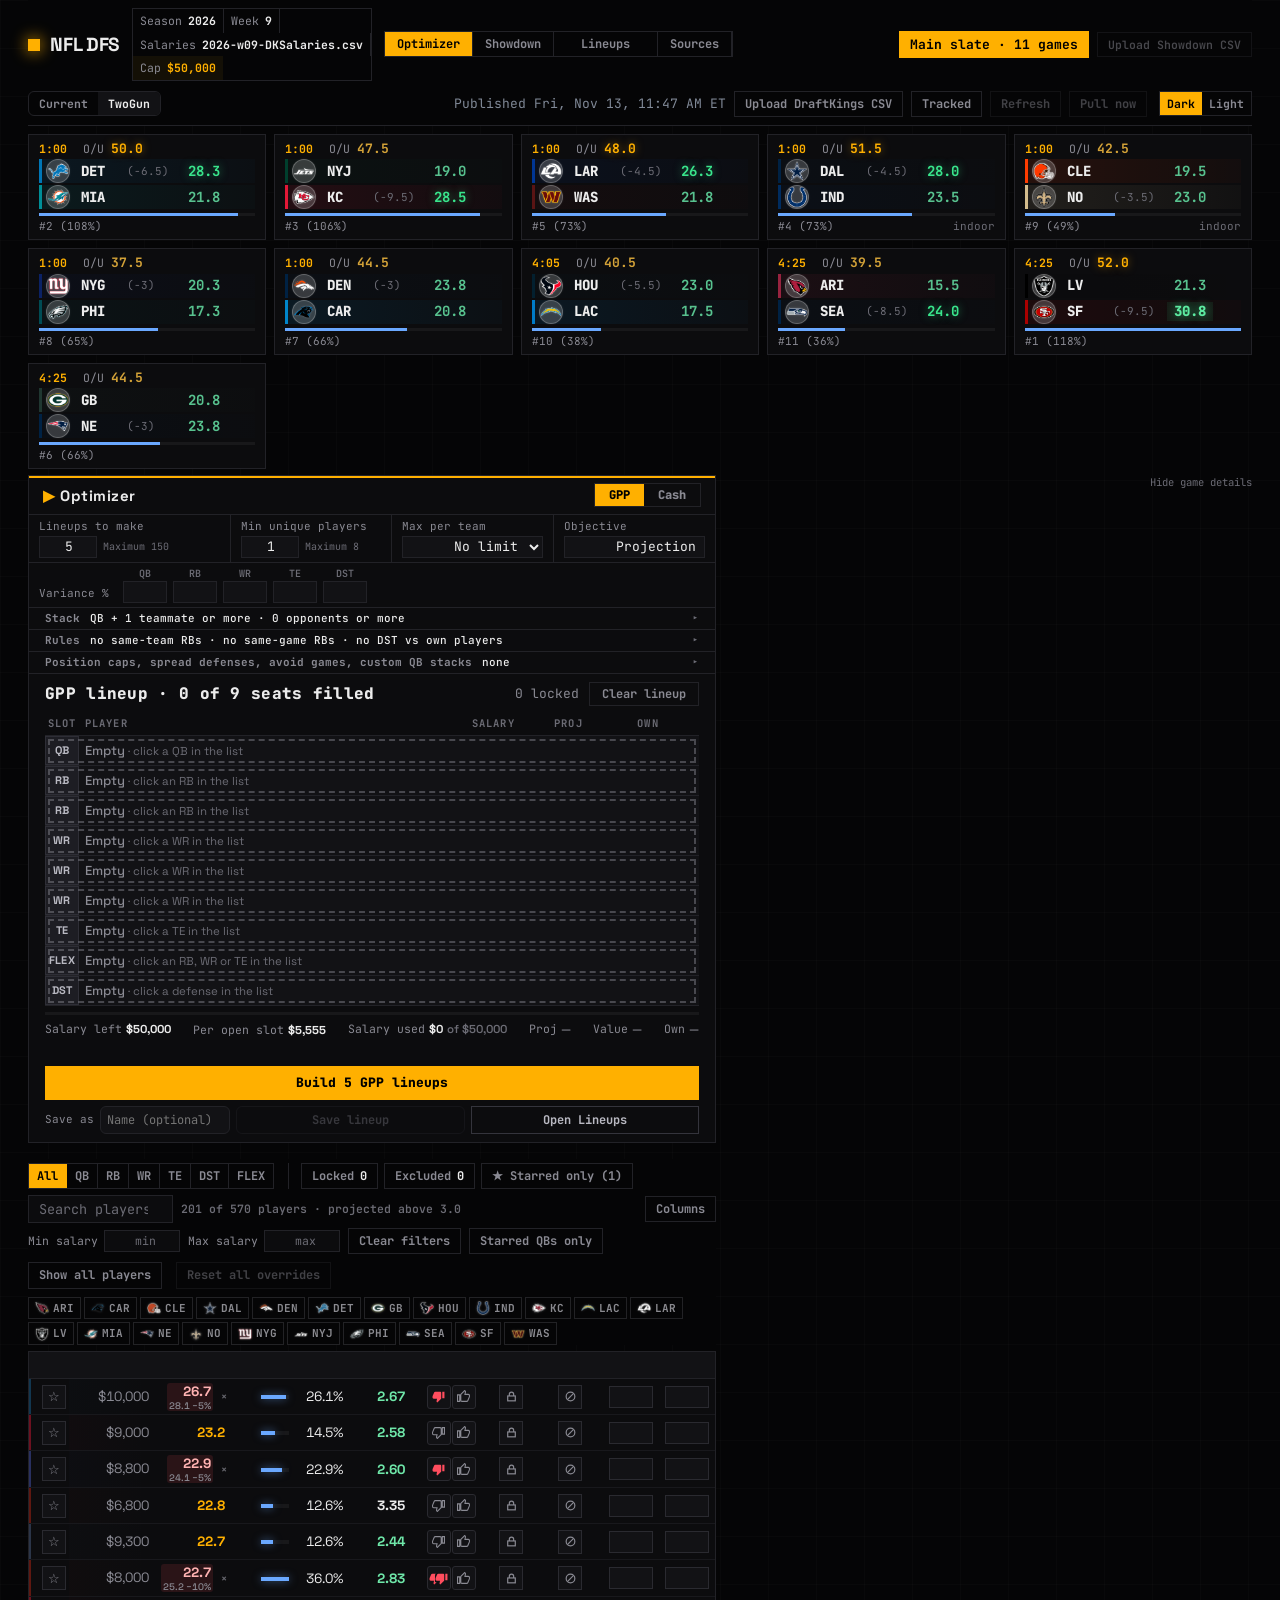
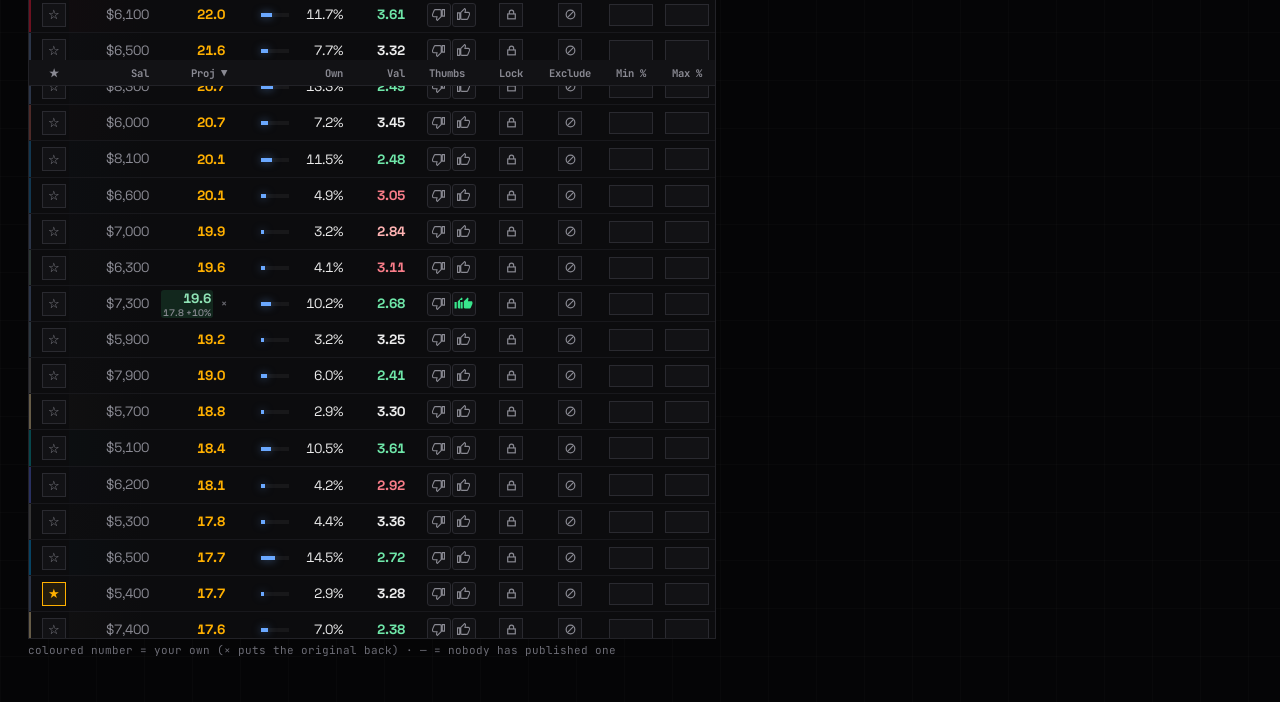
==== commit 5abbcca7: "publish 2026-11-13T16:47:18.894Z" ====
--- a/index.html
+++ b/index.html
@@ -129,6 +129,9 @@
     <div id="sd-empty-state" class="empty-state" hidden></div>
   </main>
 
+  <!-- The page's foot: a setting the browser could not read and reset to defaults (storage-damage.js); hidden when none. -->
+  <footer id="storage-foot" class="storage-foot" hidden></footer>
+
   <script type="module" src="app.js"></script>
   <script>
     // Dev/QA convenience only: "?tab=lineup" (or any tab key) clicks that tab's button once it exists,
--- a/style.css
+++ b/style.css
@@ -2511,3 +2511,6 @@
   .opt-exp-table :is(th, td):is(.opt-exp-opp, .opt-exp-pos) { display: none; }
   .opt-exp-box { overflow-x: auto; }
 }
+/* The page's foot: a saved setting that could not be read and was reset (storage-damage.js). */
+.storage-foot { padding: 8px 18px 14px; font-size: var(--fs-sm); color: var(--text-muted); }
+.storage-foot[hidden] { display: none; }
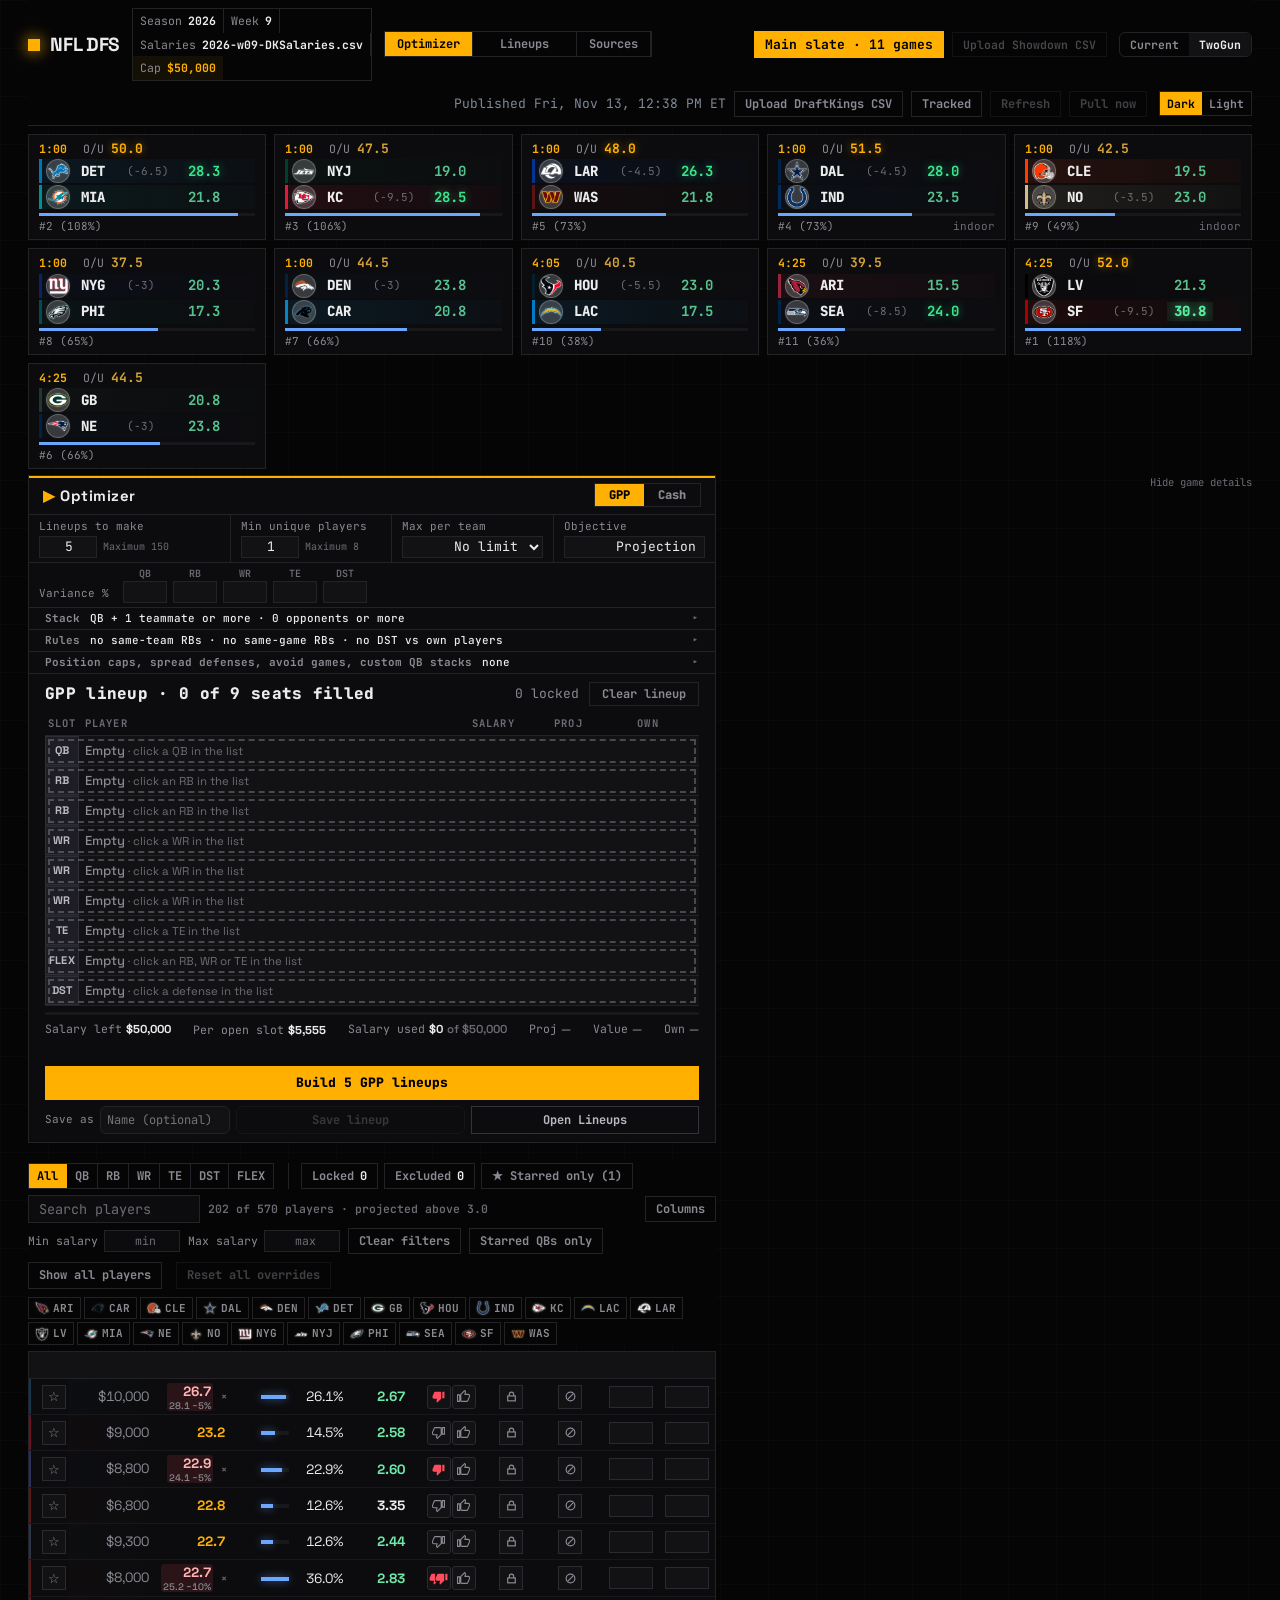
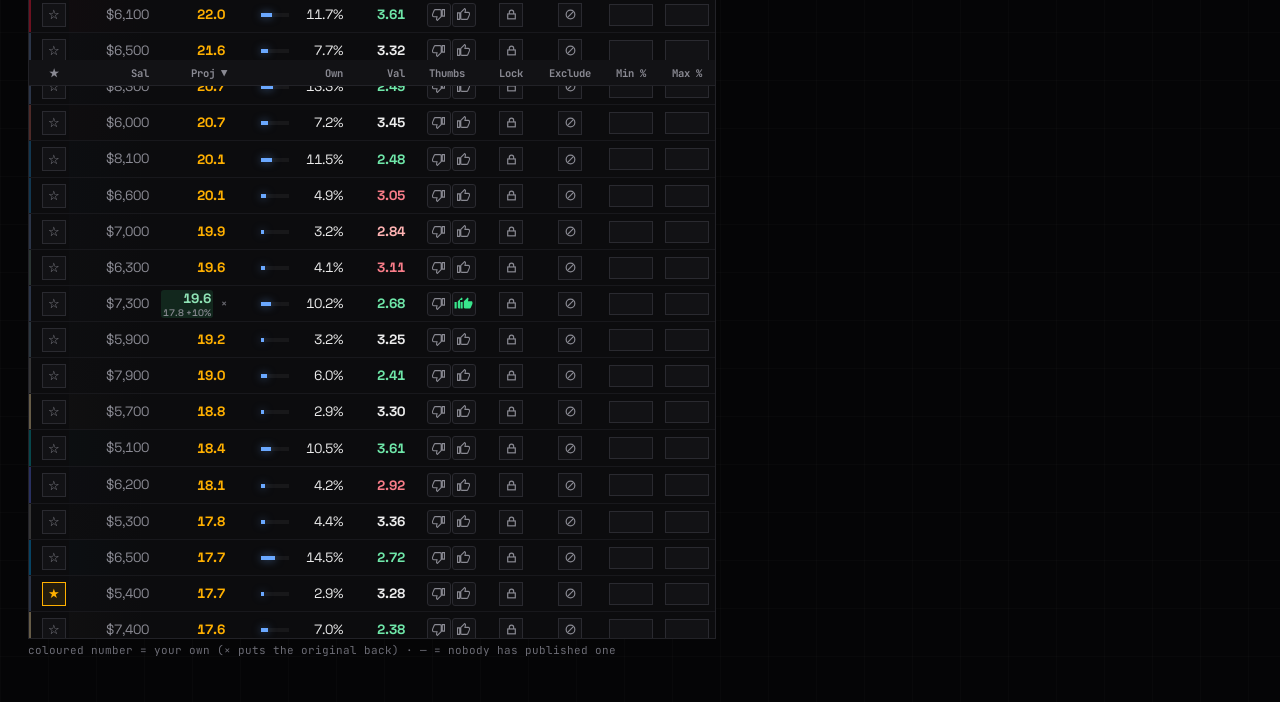
==== commit d7dbb36b: "publish 2026-11-13T17:38:42.349Z" ====
--- a/index.html
+++ b/index.html
@@ -98,7 +98,7 @@
     <div id="sources-panel" class="panel sources-panel" hidden></div>
     <div id="projections-panel" class="panel" hidden></div>
     <div id="ownership-panel" class="panel" hidden></div>
-    <div id="showdown-panel" class="panel" hidden></div>
+    <div id="showdown-panel" class="panel nl" hidden></div>
     <div id="entries-panel" class="panel" hidden></div>
     <div id="empty-state" class="empty-state" hidden></div>
   </main>
@@ -126,7 +126,9 @@
     <div id="sd-projections-panel" class="panel" hidden></div>
     <div id="sd-ownership-panel" class="panel" hidden></div>
     <div id="sd-entries-panel" class="panel" hidden></div>
-    <div id="sd-empty-state" class="empty-state" hidden></div>
+    <div id="sd-empty-state" class="empty-state nl" hidden></div>
+    <!-- The details of a board that could not be read (the foot of the page, never the main view); filled by showdown/view.js, hidden when empty. -->
+    <p id="sd-foot-note" class="storage-foot nl" hidden></p>
   </main>
 
   <!-- The page's foot: a setting the browser could not read and reset to defaults (storage-damage.js); hidden when none. -->
--- a/site/site.css
+++ b/site/site.css
@@ -33,6 +33,12 @@
 }
 .site-matchups-tab:hover {
   text-decoration: underline;
+}
+/* G68: the foot of the page names a part the publish left out (baked/meta.json leftOut); absent when nothing was left out. */
+.site-foot-note {
+  margin: var(--sp-4) var(--sp-5);
+  font-size: var(--fs-sm);
+  color: var(--text-dim);
 }
 
 /* Header and mode row: Upload CSV, Refresh (classic and showdown) and Upload Showdown CSV keep their place, disabled, with the
--- a/look/board.css
+++ b/look/board.css
@@ -60,7 +60,7 @@
 .nl .tabs button{background:none;border:0;border-right:1px solid var(--ln);padding:4px 10px;font-weight:700;font-size:12px;color:var(--mu)}
 .nl .tabs button:last-child{border-right:0}
 .nl .tabs button.on{background:var(--am);color:#000}
-.nl .search{background:var(--p);border:1px solid var(--ln);padding:4px 10px;width:150px}
+.nl .search{background:var(--p);border:1px solid var(--ln);padding:4px 10px;width:176px}
 .nl .search::placeholder{color:var(--dim)}
 .nl .search:focus{outline:none;border-color:var(--am)}
 .nl .cnt{margin-left:8px;min-width:84px;color:var(--dim);font-size:11.5px;white-space:nowrap}
@@ -118,7 +118,7 @@
 @media (max-width:2199px){
   .nl #chips .chip{white-space:nowrap}
   .nl .tabs button{padding:4px 8px}
-  .nl .search{width:145px}
+  .nl .search{width:172px}
   .nl .cnt{margin-left:0;min-width:0}
   .nl td.num{min-width:46px}
   .nl td.num,.nl th.num{padding-left:4px}
--- a/look/look.css
+++ b/look/look.css
@@ -73,7 +73,7 @@
 .nl .opt .lo-sub{margin-left:8px;color:var(--dim);font-size:11px}
 .nl .hint2{padding:0 16px 8px;font-size:11.5px;color:var(--dim)}
 .nl .hint2:empty,.nl .opt-lockinfo:empty{display:none}
-.nl .work{grid-template-columns:minmax(0,1fr) 700px}
+.nl .work{grid-template-columns:minmax(0,1400px) 700px;justify-content:start} /* the pool stops at 1400px on a wide window, as the Showdown's does (its own cap below) */
 .nl .opt{align-self:start;position:sticky;top:var(--tabs-h,0px);max-height:calc(100vh - var(--tabs-h,0px) - 8px);overflow-y:auto}
 .nl #lineups.opt{position:static;max-height:none;overflow:visible}
 .nl .opt .lu.wk{position:static;padding:0 16px 6px;border-bottom:0}
@@ -411,7 +411,7 @@
   .nl .opt .lo .crow{grid-template-columns:30px 20px minmax(0,1fr) 54px 40px 46px}
   .nl .opt .lo .way{padding-left:0}
   .nl .lo .xf{grid-column:1/-1!important;justify-self:end;margin-top:2px}
-  .nl .set4{grid-template-columns:1fr 1fr}
+  .nl .set4,.nl .set4.set3{grid-template-columns:1fr 1fr}
   .nl .set4 label:nth-child(2){border-right:0}
   .nl .opt .act .two{flex-wrap:wrap}
   .nl .opt .act .savebox{flex:1 1 100%}
@@ -437,7 +437,7 @@
 .nl .sd-filterbar .sd-filter-note{color:var(--am);font-size:11px}
 .nl #sd-columns-slot .colpop{left:auto;right:0} /* the Columns button is at the bar's right edge: its list opens leftwards, inside the window */
 /* The work area: the pool beside the Optimizer panel, which sticks under the shared bar and the filter bar. */
-.nl .work.sd-work{grid-template-columns:minmax(0,1fr) minmax(520px,900px)}
+.nl .work.sd-work{grid-template-columns:minmax(0,1080px) minmax(520px,900px);justify-content:start} /* the pool stops at 1080px on a wide window: a longer Player column is empty space, so the rest stays free on the right */
 .nl .sd-work .opt{top:var(--filterbar-h,0px);max-height:calc(100vh - var(--filterbar-h,0px) - 8px)}
 @media (max-width:1830px){.nl .work.sd-work{grid-template-columns:minmax(0,1fr)}} /* a laptop: the panel above the pool, as on the classic screen (board.css) */
 /* The pool's ids (#sd-thead, #sd-tbody) get the classic pool's id-keyed rules (board.css, above): widths, the sticky head and the cell type. */
@@ -448,6 +448,24 @@
 .nl #sd-tbody .l2,.nl #sd-tbody .pos,.nl #sd-tbody .st{font-family:"Space Grotesk",sans-serif}
 .nl #sd-tbody tr.pk td.pl .l2{white-space:nowrap}
 .nl .sd-pool-table td.lineup-pool-empty{white-space:normal}
+/* The Showdown landing (showdown-tab.js) and the empty states (a board loading, or one the site does not have), in the classic look; the page's foot note (#sd-foot-note) is the quiet line at the bottom. */
+.nl#showdown-panel{padding:14px 0}
+.nl#showdown-panel .opt-title{display:block;margin:0 0 4px;font:700 16px "Space Grotesk",sans-serif;color:var(--tx)}
+.nl#showdown-panel .tab-note{margin:0 0 8px;font-size:11.5px;color:var(--mu)}
+.nl .sd-game-tiles{display:flex;flex-wrap:wrap;gap:6px;margin:8px 0 12px}
+.nl .sd-game-tile{background:var(--p2);border:1px solid var(--ln);border-radius:0;padding:4px 10px;font:700 12px "JetBrains Mono",monospace;color:var(--mu);white-space:nowrap;cursor:pointer}
+.nl .sd-game-tile:hover{border-color:var(--am);color:var(--tx)}
+.nl .sd-game-loaded{border-color:var(--am);color:var(--am)}
+.nl .sd-game-missing{border-style:dashed}
+.nl .sd-game-tile.selected{background:var(--am);border-color:var(--am);color:#000}
+.nl .sd-loaded-mark{color:var(--mu);font-weight:400}
+.nl#showdown-panel .empty-state,.nl#sd-empty-state{max-width:760px;margin:8px 0 0;padding:14px 16px;text-align:left;background:var(--p);border:1px solid var(--ln);border-radius:0;color:var(--mu);font-size:13px}
+.nl#showdown-panel .empty-state p{margin:0 0 8px;color:var(--tx)}
+.nl#showdown-panel .empty-state .tab-note{margin:8px 0 0}
+.nl#showdown-panel .upload-btn{display:inline-block;margin:0;background:none;border:1px solid var(--ln);border-radius:0;padding:4px 10px;font:700 12px "JetBrains Mono",monospace;color:var(--mu);cursor:pointer}
+.nl#showdown-panel .upload-btn:hover{border-color:var(--am);color:var(--tx)}
+.nl.storage-foot{padding:14px 0 0;font-size:11.5px;color:var(--dim)}
+.nl.storage-foot[hidden]{display:none}
 @media (max-width:1300px){
   .nl #sd-tbody td.pl,.nl #sd-thead th.pl{position:sticky;left:var(--plleft,0px);z-index:1}
   .nl #sd-tbody td.pl{background-color:var(--p)}.nl #sd-thead th.pl{background-color:var(--p2);z-index:3}
@@ -468,7 +486,7 @@
 .nl .set4 .seg{margin-top:2px;height:24px}
 .nl .set4 .seg button{flex:1;padding:0 6px;font-size:12.5px}
 .nl .set4 .cash-basis{display:block;margin-top:5px;font-size:12px;color:var(--tx);white-space:normal}
-.nl .sd-opt-ghost{visibility:hidden}
+.nl .set4.set3{grid-template-columns:repeat(3,1fr)} /* the Cash tab: three settings (no Min unique players, no Variance row), so no empty cell or band */
 .nl .sd-opt .sd-setop{cursor:default}
 .nl .sd-opt .sd-setop:hover{color:var(--mu)}
 .nl .sd-opt .opt-lockinfo{white-space:nowrap;overflow:hidden;text-overflow:ellipsis}
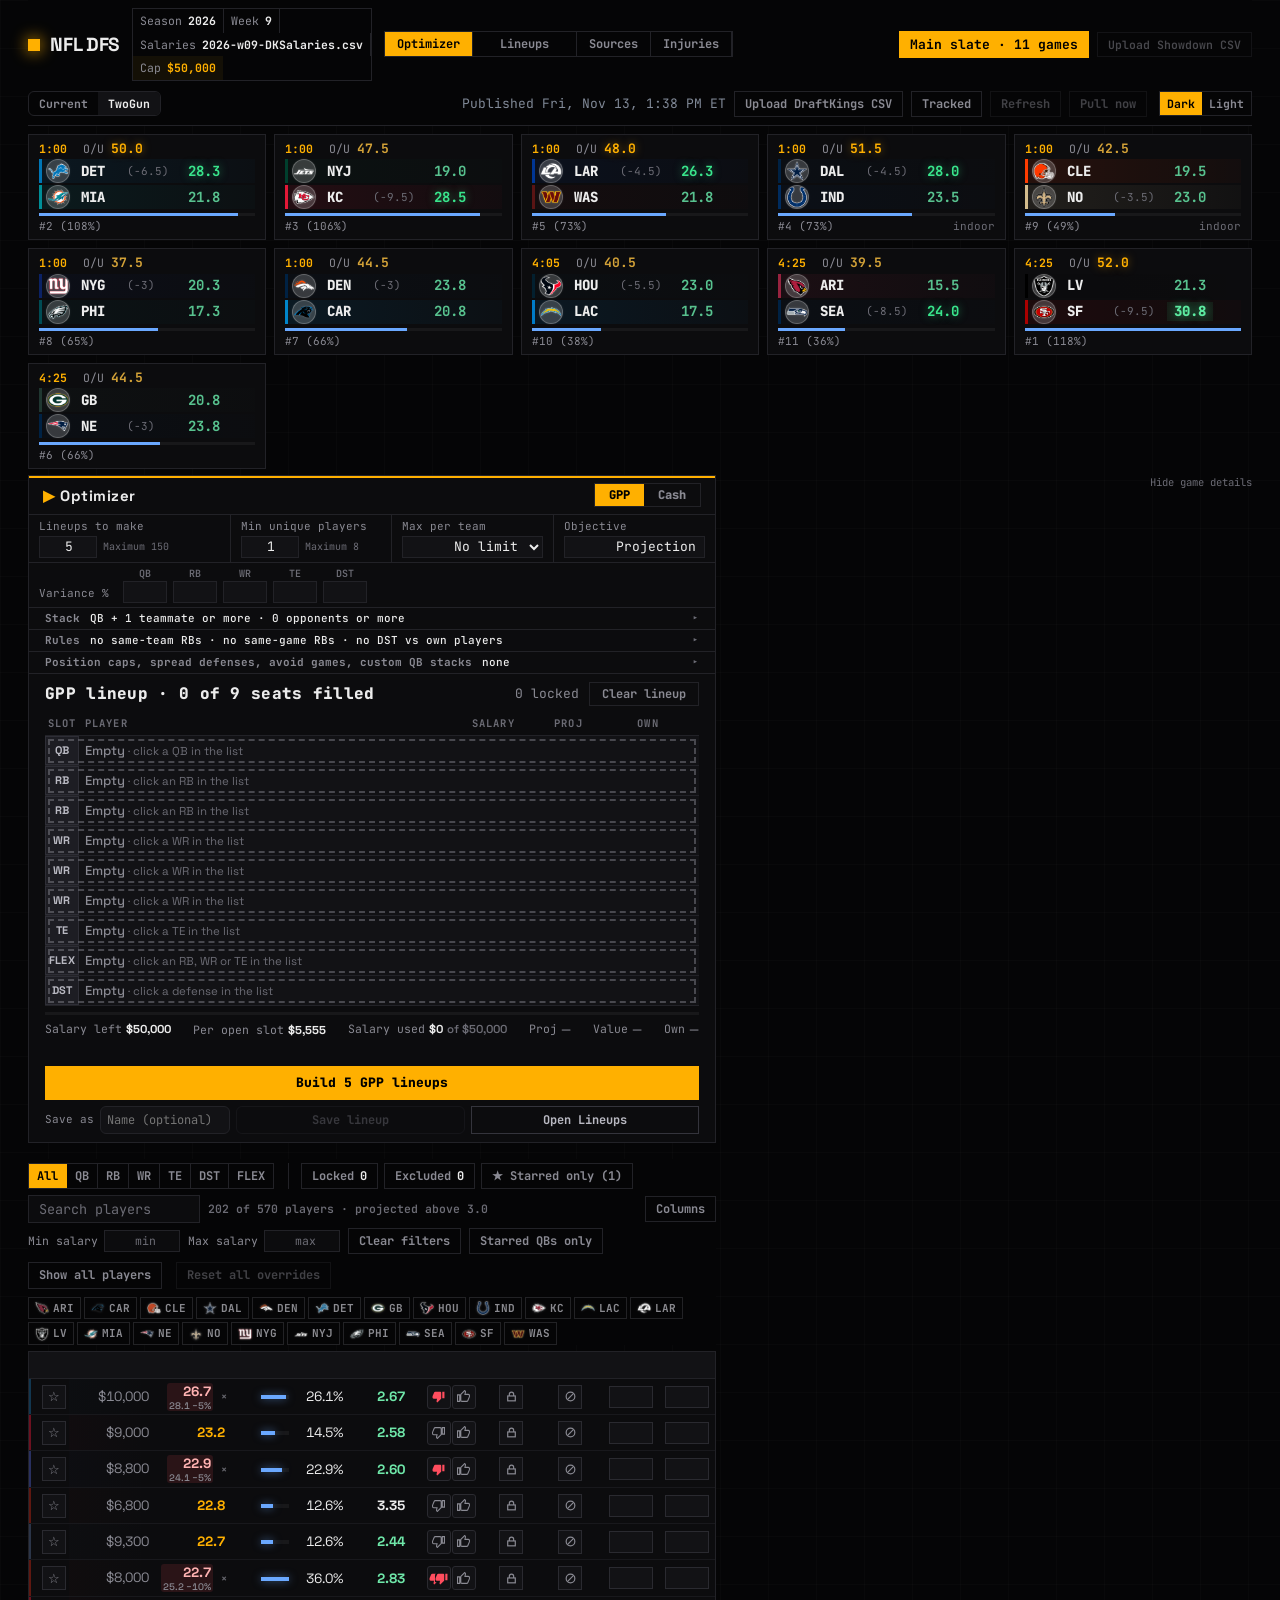
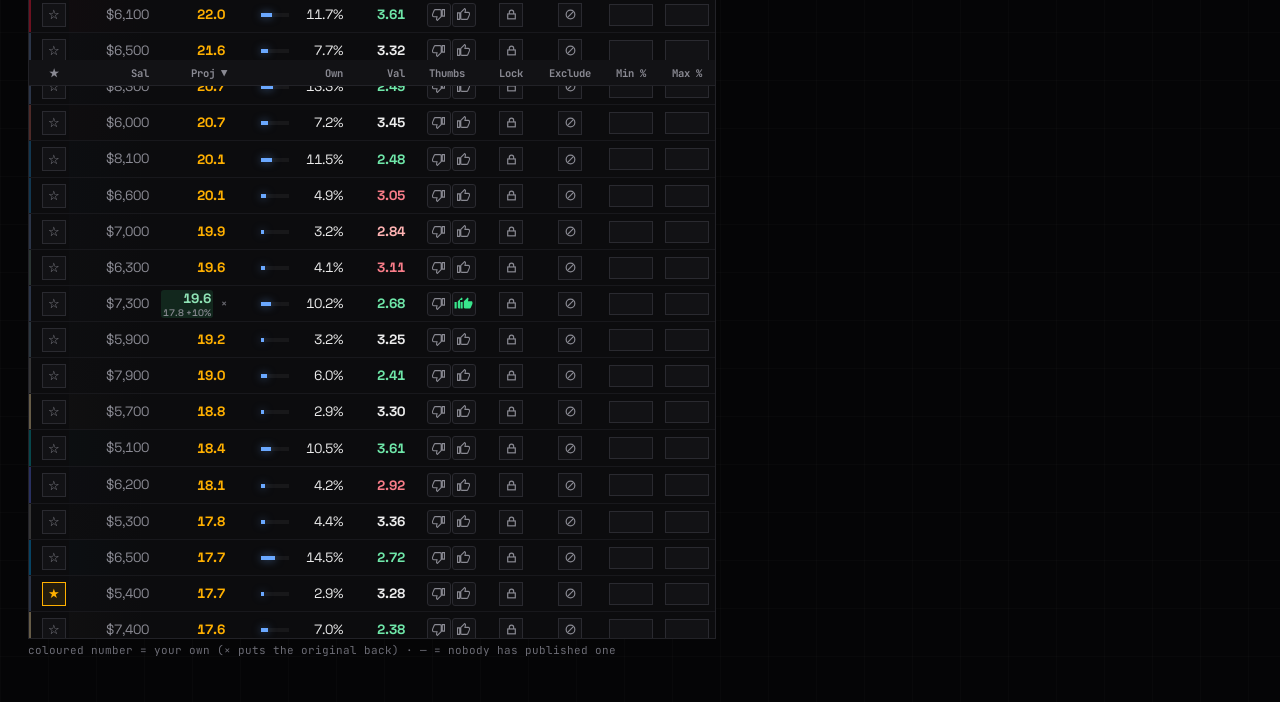
==== commit 8a83eadf: "publish 2026-11-13T18:38:29.151Z" ====
--- a/index.html
+++ b/index.html
@@ -46,7 +46,7 @@
       <div class="brand"><span class="mk"></span>NFL DFS<small class="mode-tag" data-only="classic">DraftKings classic</small></div>
       <div id="slate-line" class="stamps slate-line" data-only="classic">Loading...</div>
       <div id="sd-slate-line" class="stamps slate-line" data-only="showdown"></div>
-      <div class="vtabs"><nav id="tabs" data-only="classic"></nav><nav id="sd-tabs" data-only="showdown"></nav><button id="sources-btn" class="tab-btn" type="button" data-only="classic" title="Which sources feed the projections and ownership, their weights, and when each was last pulled">Sources</button><button id="sd-sources-btn" class="tab-btn" type="button" data-only="showdown" title="Which sources feed the projections and ownership, their weights, and when each was last pulled">Sources</button></div>
+      <div class="vtabs"><nav id="tabs" data-only="classic"></nav><nav id="sd-tabs" data-only="showdown"></nav><button id="sources-btn" class="tab-btn" type="button" data-only="classic" title="Which sources feed the projections and ownership, their weights, and when each was last pulled">Sources</button><button id="sd-sources-btn" class="tab-btn" type="button" data-only="showdown" title="Which sources feed the projections and ownership, their weights, and when each was last pulled">Sources</button><button id="injuries-btn" class="tab-btn" type="button" data-only="classic" title="Who the injury sources tag or hide, and your In / Out for each">Injuries</button><button id="sd-injuries-btn" class="tab-btn" type="button" data-only="showdown" title="Who the injury sources tag or hide, and your In / Out for each">Injuries</button></div>
       <span class="grow"></span>
       <div id="top-slates"><div id="mode-row" class="mode-row"></div></div>
       <div id="tg-mode" class="tg-mode" data-only="classic" hidden></div>
@@ -100,6 +100,8 @@
     <div id="ownership-panel" class="panel" hidden></div>
     <div id="showdown-panel" class="panel nl" hidden></div>
     <div id="entries-panel" class="panel" hidden></div>
+    <!-- The Injuries tab (injuries-tab.js): who the injury sources tag or hide on the slate on screen, and Adam's In / Out for each. -->
+    <div id="injuries-panel" class="panel" hidden></div>
     <div id="empty-state" class="empty-state" hidden></div>
   </main>
 
@@ -125,6 +127,7 @@
     <div id="sd-sources-panel" class="panel sources-panel" hidden></div>
     <div id="sd-projections-panel" class="panel" hidden></div>
     <div id="sd-ownership-panel" class="panel" hidden></div>
+    <div id="sd-injuries-panel" class="panel" hidden></div>
     <div id="sd-entries-panel" class="panel" hidden></div>
     <div id="sd-empty-state" class="empty-state nl" hidden></div>
     <!-- The details of a board that could not be read (the foot of the page, never the main view); filled by showdown/view.js, hidden when empty. -->
@@ -162,6 +165,8 @@
           var onSources = wantTab === "projections" || wantTab === "ownership";
           var panel = scope === "#sd-tabs" ? "#sd-sources-panel" : "#sources-panel";
           var btn = onSources ? document.querySelector(panel + ' [data-tab="' + wantTab + '"]') : document.querySelector(scope + ' [data-tab="' + wantTab + '"]');
+          // "?tab=injuries": the top bar's Injuries button (it sits beside Sources, outside the tab row), once the tab row is drawn.
+          if (wantTab === "injuries") btn = document.querySelector(scope + " .tab-btn") ? document.getElementById(scope === "#sd-tabs" ? "sd-injuries-btn" : "injuries-btn") : null;
           // Clicked on every poll until the switch exists (opening the page twice changes nothing), since app.js may not have wired the button yet.
           if (onSources && !btn) {
             var link = document.getElementById(scope === "#sd-tabs" ? "sd-sources-btn" : "sources-btn");
--- a/style.css
+++ b/style.css
@@ -767,6 +767,14 @@
 .st-counts { font-weight: 700; }
 .st-counts-out { color: var(--status-out); }
 .st-counts-in { color: var(--success); }
+/* The Injuries tab (injuries-tab.js): the Player status table's look, every column whole; the search box in the card head. */
+.inj-table td.st-c-name { width: auto; }
+.inj-table .inj-c-num { text-align: right; font-variant-numeric: tabular-nums; }
+.inj-table .inj-c-src { color: var(--text-muted); }
+.inj-table .inj-c-proj { font-variant-numeric: tabular-nums; }
+.inj-table .inj-missing { color: var(--status-out); font-weight: 600; }
+.inj-search { background: var(--bg-elevated); color: var(--text); border: 1px solid var(--border); border-radius: 6px; padding: 4px 10px; width: 240px; font-size: var(--fs-sm); }
+.inj-search:focus { outline: none; border-color: var(--accent); }
 .sp-status .st-none { padding: 8px 18px; }
 
 /* The classic pool's extra columns (round 5, C9 and C17: what the ranked list had, offered through the Columns list): TwoGun's Med, Nuke, 3x% and 4x% (table.js TG_COLUMNS) on a TwoGun board, Pos and Tags.
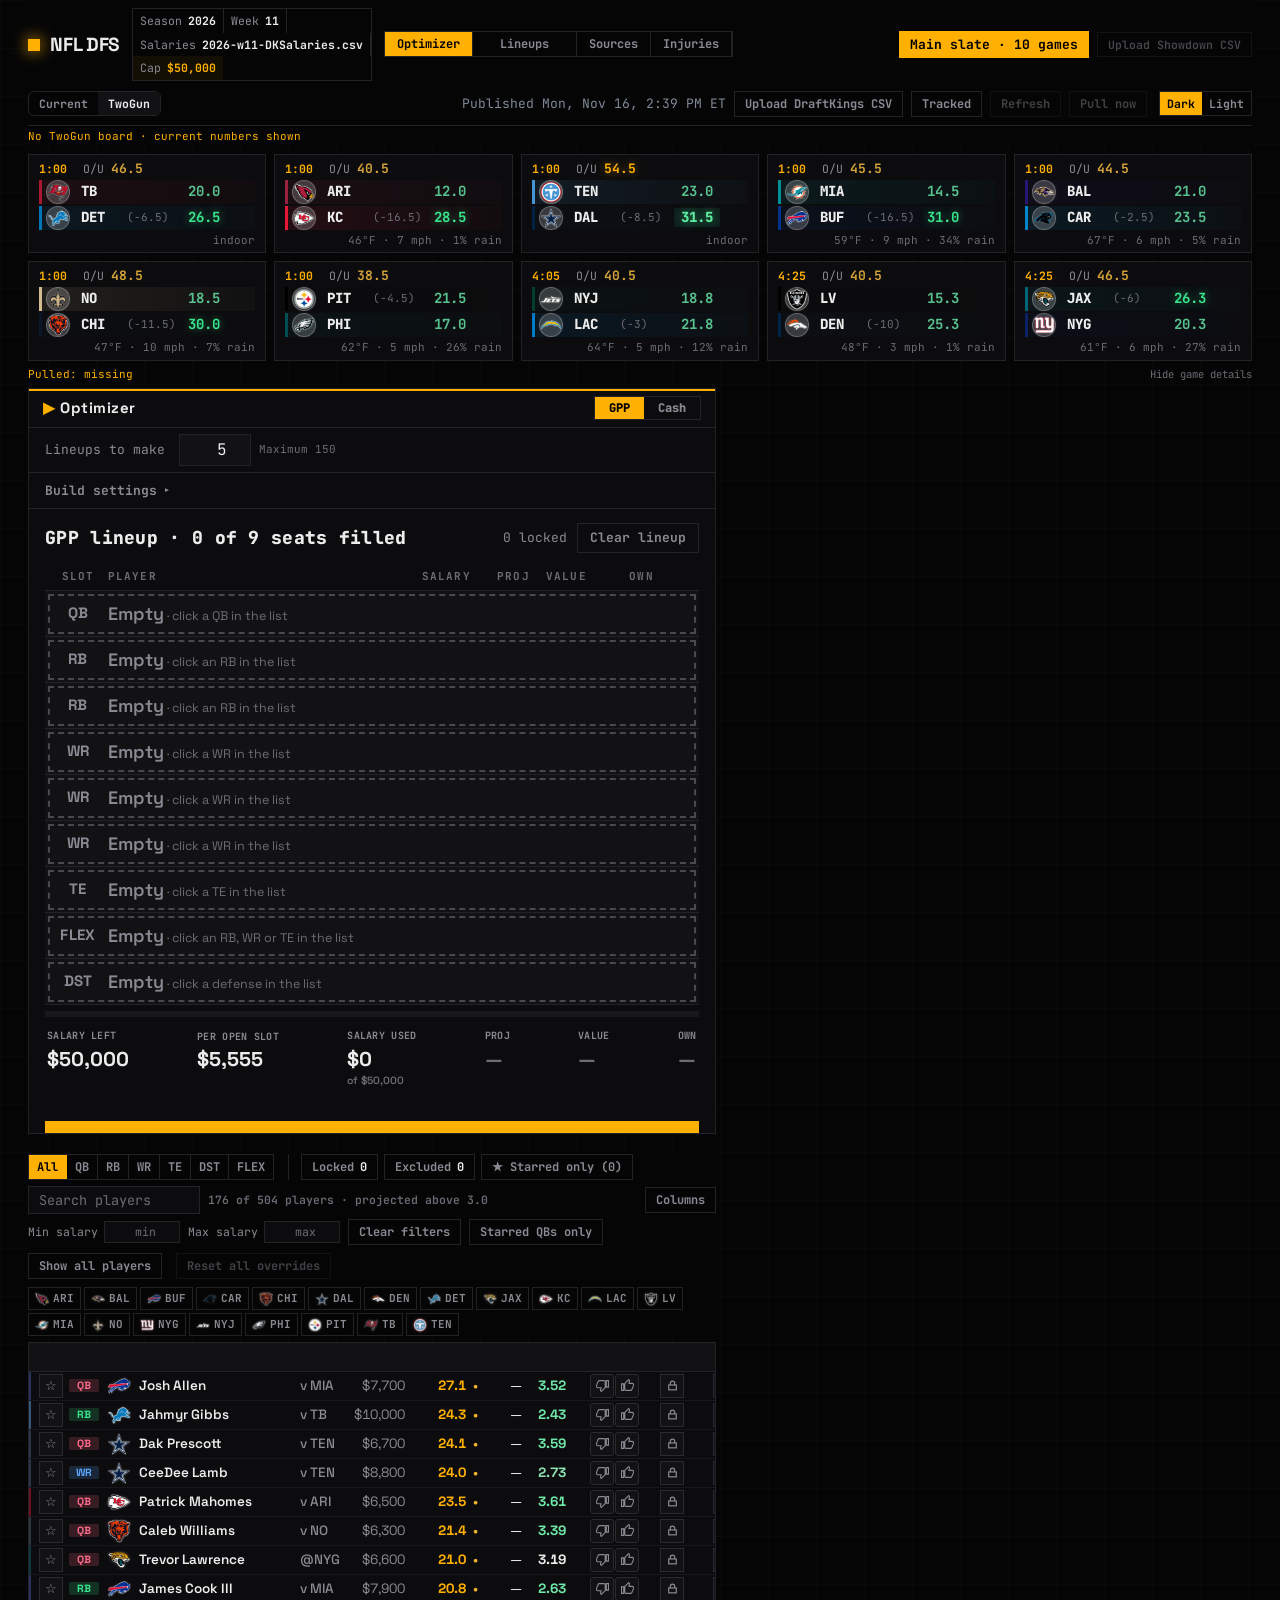
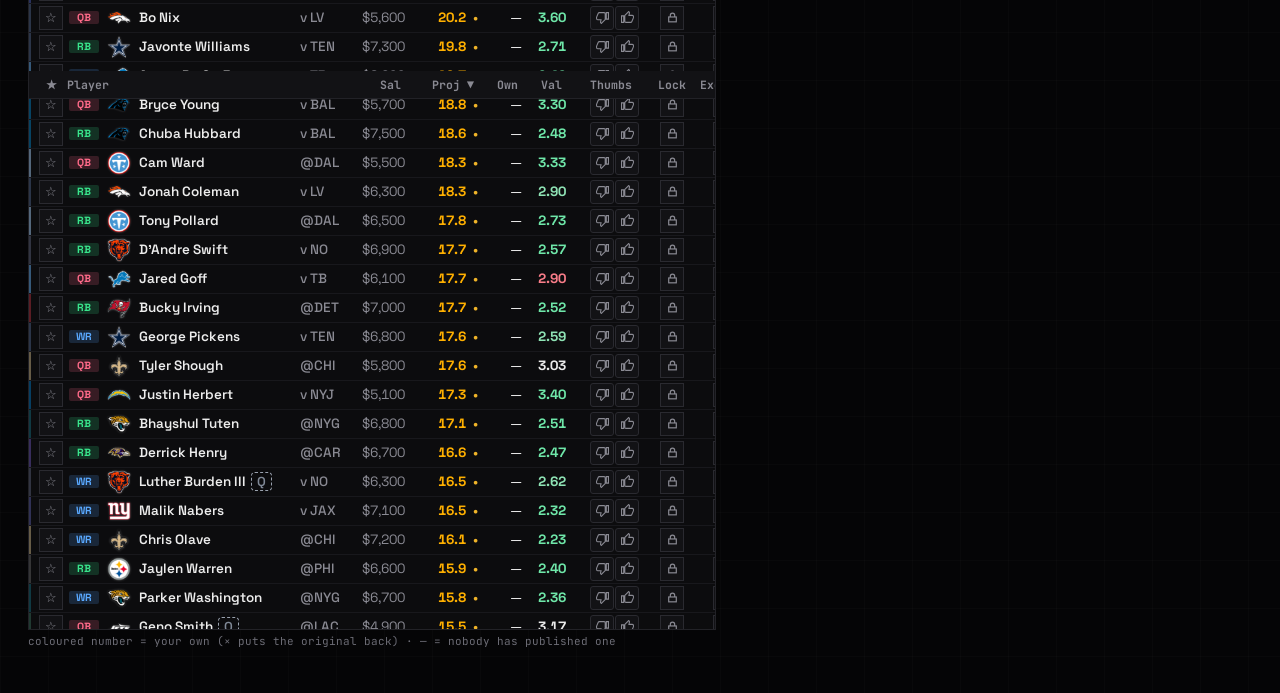
==== commit ef3bce6c: "publish 2026-11-16T19:39:32.107Z" ====
--- a/index.html
+++ b/index.html
@@ -13,6 +13,7 @@
   <link rel="stylesheet" href="look/lineups.css" />
   <link rel="stylesheet" href="look/theme-light.css" />
   <link rel="stylesheet" href="look/look.css" />
+  <link rel="stylesheet" href="look/rules.css" />
   <script>
     // Dark mode is the default (2026-09-27 brief): set <html data-theme> before first paint so the
     // page never flashes light-then-dark. A saved choice in localStorage ("nfldfs-theme": "light" or
--- a/style.css
+++ b/style.css
@@ -1840,7 +1840,7 @@
 .opt-exp-table td.opt-exp-pos .sd-pos, .opt-exp-table td.opt-exp-pos .pos-mini { font-size: 11px; }
 .opt-exp-table td .opt-filter-btn { vertical-align: middle; }
 .opt-exp-table td.opt-exp-pct .opt-pick.opt-filter-btn { display: inline-block; margin-left: 6px; padding: 0 6px; font-size: 11px; font-weight: 600; line-height: 16px; border: 1px solid var(--border); border-radius: 4px; background: var(--bg-elevated-2); color: var(--text-muted); }
-.opt-exp-table td.opt-exp-pct .opt-pick.opt-filter-btn.opt-pick-on { background: var(--accent); border-color: var(--accent); color: #ffffff; }
+.opt-exp-table td.opt-exp-pct .opt-pick.opt-filter-btn.opt-pick-on { background: var(--am, #ffb000); border-color: var(--am, #ffb000); color: #000000; } /* lit = NBA's amber (.opt .xf.on, a39b37e), Adam 2026-11-15 */
 .opt-exp-table td.opt-exp-pct .opt-pick.opt-filter-btn:hover { border-color: var(--accent); color: var(--text); text-decoration: none; }
 .opt-exp-table th.sd-cpt-col, .opt-exp-table td.sd-cpt-col { color: var(--amber); }
 .opt-exp-count { font-weight: 400; color: var(--text-dim); }
@@ -1860,7 +1860,8 @@
 /* A7 (2026-11-03): in an exposure row the name opens his player card and the only-lineups-with filter is this small separate button beside it. */
 .opt-exp-name .opt-pick.opt-filter-btn { display: inline-block; flex: 0 0 auto; margin-left: 6px; padding: 0 6px; font-size: 11px; font-weight: 600; line-height: 16px; border: 1px solid var(--border); border-radius: 4px; background: var(--bg-elevated-2); color: var(--text-muted); text-decoration: none; }
 .opt-exp-name .opt-pick.opt-filter-btn:hover { border-color: var(--accent); color: var(--text); text-decoration: none; }
-.opt-exp-name .opt-pick.opt-filter-btn.opt-pick-on { background: var(--accent); border-color: var(--accent); color: #ffffff; }
+.opt-exp-name .opt-pick.opt-filter-btn.opt-pick-on { background: var(--am, #ffb000); border-color: var(--am, #ffb000); color: #000000; }
+html[data-theme="light"] .nl .opt-exp-table .opt-pick.opt-filter-btn.opt-pick-on { color: #ffffff; } /* the light theme's --am is a dark amber (theme-light.css) */
 .opt-must-bar { display: flex; flex-wrap: wrap; align-items: center; gap: var(--sp-2); padding: var(--sp-2) var(--sp-3); background: var(--bg-elevated); border: 1px solid var(--border); border-radius: 8px; }
 .opt-must-label { font-size: var(--fs-sm); font-weight: 600; color: var(--text-muted); }
 .opt-must-count { margin-left: auto; }
--- a/look/lineups.css
+++ b/look/lineups.css
@@ -1,193 +1,193 @@
-/* The NFL app's own copy of NBA's server/board/lineups.css, pinned at NBA commit a39b37e (never a live link); every rule scoped under .nl, the look's root. Generated once; NFL's own additions are in look.css. */
-/* The Lineups tab (lineups-tab.js) and the player list's slimmer optimizer panel (panel.js). The tab is the .opt panel's own look, full width. */
-/* Exposure table's you-vs-field bar and diff; the swap button and its panel on a built lineup's slot (swap-list.js). */
-.nl .opt .ext .ex-bar{width:90px;padding-right:8px}.nl .opt .xb{position:relative;display:block;height:8px;background:#1b1b20}.nl .opt .xb i{display:block;height:100%;background:var(--am)}.nl .opt .xb u{position:absolute;top:-2px;bottom:-2px;width:2px;background:var(--bl);text-decoration:none}
-.nl .opt .ext td.ex-diff{text-align:right;color:var(--tx);font-variant-numeric:tabular-nums}
-.nl .opt .swb{width:24px;height:24px;padding:0;background:none;border:1px solid #2a2a30;color:var(--mu);font-size:13px;line-height:1}.nl .opt .swb:hover:not(:disabled),.nl .opt .swb.on{color:var(--am);border-color:var(--am)}.nl .opt .swb:disabled{opacity:.35;cursor:not-allowed}
-.nl .opt .swp{border:1px solid var(--am);background:var(--p);padding:6px 10px 8px;margin:2px 0 6px;font-size:12px}
-.nl .opt .swh{display:flex;justify-content:space-between;color:var(--mu);font-size:11.5px;padding-bottom:4px}.nl .opt .swh span{color:var(--dim)}.nl .opt .swh b{color:var(--tx)}
-.nl .opt .swt{width:100%;border-collapse:collapse;white-space:nowrap}.nl .opt .swt th{background:none;color:var(--dim);font-size:10.5px;text-align:right;padding:2px 6px 3px 0;cursor:default}.nl .opt .swt td{text-align:right;padding:3px 6px 3px 0;color:var(--mu);border-bottom:1px solid #18181c;font-variant-numeric:tabular-nums}
-.nl .opt .swt th.swl,.nl .opt .swt td.swl{text-align:left;width:99%;color:var(--tx)}.nl .opt .swt .swpj{color:var(--am);font-weight:700}.nl .opt .swt .swo{color:var(--bl)}.nl .opt .swt b.neg{color:var(--rd)}.nl .opt .swt b.pos0{color:var(--gr)}
-.nl .opt .swn{color:var(--rd);font-size:11.5px;padding:4px 0}
-
-
-.nl #lineups.opt{border:0;box-shadow:none;background:none;padding:0}
- /* the tab ends at its scrolling boxes, sized to the screen (lineups-panel.js sizeBoxes): no band under them */
-.nl #lineups[hidden]{display:none}
-.nl .top{gap:10px 12px} /* the Player list / Lineups switch joins the first header line at the wide size */
-.nl .vtabs{display:flex;border:1px solid var(--ln)}
-.nl .vtabs button:last-child{min-width:104px;text-align:center} /* the count appearing or not never moves the header */
-.nl .vtabs button{background:none;border:0;border-right:1px solid var(--ln);padding:4px 12px;font-weight:700;font-size:12px;color:var(--mu)}
-.nl .vtabs button:last-child{border-right:0}
-.nl .vtabs button.on{background:var(--am);color:#000}
-.nl .vtabs b{font-weight:800}
-/* The player list's panel: count beside Build, the other settings one click away. */
-.nl .opt .cntrow{padding:5px 16px;border-bottom:1px solid var(--ln)}
-.nl .opt .cntrow label{display:flex;align-items:center;gap:12px;font-size:11px;color:var(--mu)}
-.nl .opt .cntrow input{width:64px;height:24px;background:var(--p2);border:1px solid var(--ln);padding:0 8px;font-size:14px;text-align:right}
-.nl .opt .cntrow input.bad{border-color:var(--rd)}
-.nl .opt .setop{display:block;width:100%;text-align:left;background:none;border:0;border-bottom:1px solid var(--ln);padding:5px 16px;font-size:11px;font-weight:700;color:var(--mu)}
-.nl .opt .setop:hover{color:var(--tx)}
-.nl .set.two{grid-template-columns:repeat(2,1fr)}
-/* The summary strip, the switch / filter / sort row, the body. */
-.nl #lineups .lt-top{display:flex;align-items:center;justify-content:space-between;gap:12px;margin:8px 0 8px}
-.nl #lineups .lt-sum{display:inline-flex;flex-wrap:wrap;border:1px solid var(--ln);background:var(--p)}
-.nl #lineups .lt-sum div{padding:4px 18px 4px 12px;border-right:1px solid var(--ln)}
-.nl #lineups .lt-sum div:last-child{border-right:0}
-.nl #lineups .lt-sum small{display:block;font-size:10px;color:var(--dim);letter-spacing:.4px;margin-bottom:2px}
-.nl #lineups .lt-sum b{font:700 15px "Space Grotesk",sans-serif;color:var(--tx);white-space:nowrap}
-.nl #lineups .lt-bar{display:flex;flex-wrap:wrap;align-items:center;gap:8px 14px;margin-bottom:8px}
-.nl #lineups .lt-tabs{display:flex;border:1px solid var(--am)}
-.nl #lineups .lt-tabs button{background:none;border:0;padding:4px 12px;font-weight:800;font-size:12px;color:var(--am)}
-.nl #lineups .lt-tabs button.on{background:var(--am);color:#000}
-.nl #lineups .lt-q{width:230px;height:28px}
-.nl #lineups .lt-sort{display:flex;flex-wrap:wrap;align-items:center;gap:4px}
-.nl #lineups .lt-sort em{font-style:normal;font-size:10.5px;color:var(--dim);margin-right:4px}
-.nl #lineups .lt-sort button{background:none;border:1px solid var(--ln);padding:3px 10px;font-weight:700;font-size:11.5px;color:var(--mu)}
-.nl #lineups .lt-sort button:hover{color:var(--tx)}
-.nl #lineups .lt-sort button.on{background:var(--am);border-color:var(--am);color:#000}
-.nl #lineups .lt-dl{flex-shrink:0;width:auto;padding:4px 12px;background:none;border:1px solid var(--am);color:var(--am);font-weight:800;font-size:12px}
-.nl #lineups .lt-dl:disabled{opacity:.4;cursor:not-allowed}
-.nl #lineups .lt-run{display:flex;align-items:center;gap:12px;margin:12px 0;padding:8px 12px;border:1px solid var(--am);font-size:12px;color:var(--am)}
-.nl #lineups .lt-empty{padding:30px;color:var(--dim);font-size:13px}
-.nl #lineups .lt-body{display:grid;grid-template-columns:minmax(480px,500px) minmax(0,1fr);gap:14px;align-items:start}
-.nl #lineups .lt-ex{border:1px solid var(--ln);background:var(--p);padding:8px 0}
-.nl #lineups .lt-exh{padding:2px 16px 8px;font-size:10.5px;letter-spacing:.8px;text-transform:uppercase;color:var(--dim)}
-.nl #lineups .lt-ex .sec{display:none}
-.nl #lineups .lt-ex .exl{padding:0 12px 4px}
-.nl #lineups .lt-ex .ext th:nth-child(4),.nl #lineups .lt-ex .ext td:nth-child(4){display:none}
-.nl #lineups .lt-ex .ext .ex-bar{width:40px}
-.nl #lineups .lt-cards{display:grid;grid-template-columns:repeat(auto-fill,minmax(350px,1fr));gap:10px;align-items:start}
-.nl #lineups .lt-ex .ext td,.nl #lineups .lt-ex .ext th{padding-right:4px}
-.nl #lineups .lt-ex .ext .xf{padding:0 6px}
-.nl #lineups .crow.lead .pn{font-size:13px}
-.nl #lineups .crow.lead .sn1{gap:4px}
-.nl #lineups .lc{padding:6px 8px 8px}
-.nl #lineups .lt-at{font-size:10.5px;color:var(--dim);padding:0 0 4px}
-.nl #lineups .lt-sw{font-size:10.5px;color:var(--am);padding:0 0 4px}
-.nl #lineups .lt-sw.ill{color:var(--rd)}
-.nl #lineups .lc.swapped{border-color:#ffb00099}
-.nl #lineups .lch .md{margin-left:6px}
-.nl #lineups .lt-title{display:inline-flex;align-items:center;gap:6px;min-width:0}
-.nl #lineups .lt-title .rn{background:none;border:0;color:var(--dim);font-size:11px;padding:0 2px}
-.nl #lineups .lt-title .rn:hover{color:var(--am)}
-.nl #lineups .lt-name{width:150px;background:var(--p);border:1px solid var(--am);color:var(--tx);padding:2px 6px;font-size:12.5px}
-.nl #lineups .lt-at{display:flex;align-items:center;gap:6px;height:24px;overflow:visible;white-space:nowrap}
-.nl #lineups .lt-at .md{margin-right:0;flex-shrink:0}
-.nl #lineups .lt-time{min-width:0;flex:0 1 auto;overflow:hidden;text-overflow:ellipsis} /* the time gives way before the spots do */
-/* Spots (Adam's contest entries): the chip on a saved card and its one-click menu. */
-.nl #lineups .spw{margin-left:auto;position:relative;flex-shrink:0}
-.nl #lineups .spchip{display:flex;align-items:center;gap:4px;background:none;border:1px solid var(--ln);padding:1px 5px;color:var(--mu)}
-.nl #lineups .spchip:hover,.nl #lineups .spchip.on{border-color:var(--am)}
-.nl #lineups .spchip i{font-style:normal;font-size:11px;color:var(--mu)}
-.nl #lineups .spt{color:var(--sc);border:1px solid var(--sc);padding:0 5px;font-size:10px;font-weight:800;line-height:1.5;white-space:nowrap}
-.nl #lineups .spt.none{color:var(--mu);border-color:transparent;font-weight:600}
-.nl #lineups .spmenu{position:absolute;right:0;top:calc(100% + 2px);z-index:6;width:270px;background:var(--p);border:1px solid var(--am);box-shadow:0 8px 24px #000a;padding:4px}
-.nl #lineups .spm{display:grid;grid-template-columns:14px 1fr auto;align-items:center;gap:6px;width:100%;text-align:left;background:none;border:0;padding:5px 6px;font-size:11.5px;color:var(--tx)}
-.nl #lineups .spm:hover{background:#ffffff12}
-.nl #lineups .spm i{font-style:normal;font-size:11px}
-.nl #lineups .spm em{font-style:normal;font-size:10.5px;color:var(--mu)}
-.nl #lineups .spm.mine em{color:var(--gr)}
-.nl #lineups .spm.new{display:block;color:var(--mu)}
-.nl #lineups .lt-bad{margin:0 0 4px;padding:2px 6px;background:#ff4d5e22;border:1px solid var(--rd);color:var(--rd);font-size:11px;font-weight:700}
-.nl #lineups .spwarn{margin:2px 2px 6px;padding:6px 8px;background:#ff4d5e22;border:1px solid var(--rd);color:var(--rd);font-size:11.5px;font-weight:700}
-.nl #lineups .spwarn b{color:var(--tx)}
-.nl #lineups .spwarn span{display:flex;gap:6px;margin-top:6px}
-.nl #lineups .spwarn button{background:none;border:1px solid var(--rd);color:var(--rd);font-size:11px;font-weight:800;padding:2px 8px}
-.nl #lineups .lt-order{margin-left:6px;gap:10px}
-.nl #lineups .lt-order .on-order{background:none;border:1px solid var(--am);color:var(--am);font-weight:800;font-size:11.5px;padding:5px 12px}
-.nl #lineups .lt-order .on-order:hover{background:#ffb00022}
-.nl #lineups .lt-order label{display:flex;align-items:center;gap:5px;font-size:11px;color:var(--mu);white-space:nowrap}
-/* A build's header over its cards (Recently generated), and the filtered men as chips. */
-.nl #lineups .lt-bh{grid-column:1/-1;display:flex;align-items:center;gap:14px;padding:8px 2px 4px;margin-top:6px;border-bottom:1px solid var(--ln)}
-.nl #lineups .lt-bh:first-child{margin-top:0}
-.nl #lineups .lt-bh b{font:700 13px "Space Grotesk",sans-serif;color:var(--tx)}
-.nl #lineups .lt-bh button{margin-left:auto;background:none;border:1px solid #ff4d5e66;color:var(--rd);font-size:10.5px;font-weight:800;padding:3px 10px}
-.nl #lineups .lt-chips{display:flex;flex-wrap:wrap;align-items:center;gap:8px;margin:0 0 10px;padding:8px 12px;border:1px solid var(--am);background:#ffb00010}
-.nl #lineups .lt-chips em{font-style:normal;font-size:11px;color:var(--mu)}
-.nl #lineups .lt-chip{display:inline-flex;align-items:center;gap:6px;padding:2px 4px 2px 10px;border:1px solid var(--am);background:var(--p)}
-.nl #lineups .lt-chip b{font-size:12.5px;color:var(--tx)}
-.nl #lineups .lt-chip button{background:none;border:0;color:var(--am);font-size:16px;font-weight:800;line-height:1;padding:0 6px;cursor:pointer}
-.nl #lineups .lt-chip button:hover{color:var(--rd)}
-.nl #lineups .lt-count{margin-left:6px;font-size:12px;font-weight:800;color:var(--am)}
-.nl #lineups .lt-clear{margin-left:auto;background:none;border:1px solid var(--am);color:var(--am);font-weight:800;font-size:11.5px;padding:4px 12px;width:auto}
-.nl #lineups .lt-empty .lt-clear{margin-left:10px}
-/* The banner's buttons are live buttons: Undo the primary, Keep beside it. */
-.nl #lineups .lt-run button{padding:6px 16px;font-weight:800;font-size:12px;width:auto;cursor:pointer;opacity:1}
-.nl #lineups .lt-run button[data-op="orderundo"]{background:var(--am);border:1px solid var(--am);color:#000}
-.nl #lineups .lt-run button[data-op="orderundo"]:hover{filter:brightness(1.12)}
-.nl #lineups .lt-run button[data-op="orderokay"],.nl #lineups .lt-run button[data-op="spotmove"],.nl #lineups .lt-run button[data-op="spotmovex"]{background:none;border:1px solid var(--am);color:var(--am)}
-.nl #lineups .lt-run button[data-op="spotmove"]{background:var(--am);color:#000}
-.nl #lineups .lt-run button:not([data-op="orderundo"]):hover{background:#ffb00022}
-.nl #lineups .lt-ordwarn{margin:0 0 10px}
-.nl #lineups .lt-ordwarn ul{margin:4px 0 0 16px;padding:0;font-weight:600;color:var(--tx)}
-.nl #lineups .spr{display:flex;align-items:center}
-.nl #lineups .spr .spm{flex:1}
-.nl #lineups .spx{background:none;border:0;color:var(--dim);font-size:14px;padding:0 6px}
-.nl #lineups .spx:hover{color:var(--rd)}
-.nl #lineups .spchip.locked{cursor:default;border-color:var(--ln)}
-.nl #lineups .spnone{padding:5px 6px;font-size:11px;color:var(--mu)}
-.nl #lineups .spadd{display:flex;gap:4px;padding:4px 2px 2px}
-.nl #lineups .spadd input{flex:1;min-width:0;background:var(--p2);border:1px solid var(--ln);color:var(--tx);padding:3px 6px;font-size:11.5px}
-.nl #lineups .spadd button{background:none;border:1px solid var(--am);color:var(--am);font-size:11px;font-weight:800;padding:2px 10px}
-.nl #lineups .lch button.sm{padding:2px 7px}
-/* A card row: team logo first, the team's tint (.crow.tm), the slot as small muted text, a CORR chip on a game stack. */
-.nl #lineups .crow.lead{grid-template-columns:20px minmax(0,1fr) 22px 46px 32px 40px;gap:4px;padding:1px 4px 1px 6px;min-height:28px}
-.nl #lineups .crow.lead .logo.sm,.nl #lineups .crow.lead .chipx.sm{width:20px;height:20px}
-.nl #lineups .crow.lead.tm{background-image:linear-gradient(90deg,color-mix(in srgb,var(--t1) 24%,transparent) 0,color-mix(in srgb,var(--t1) 10%,transparent) 45%,color-mix(in srgb,var(--t2) 6%,transparent) 100%)}
-.nl #lineups .swb{width:22px;height:22px}
-.nl #lineups .capt{flex-wrap:nowrap;justify-content:space-between;gap:8px;font-size:11px;white-space:nowrap}
-.nl #lineups .lch{flex-wrap:wrap;gap:4px 8px}
-.nl #lineups .lch button.sm{white-space:nowrap;font-size:10px;padding:2px 6px}
-.nl #lineups .lt-ex .ext .ex-bar{width:32px;padding-right:4px}
-.nl #lineups .lt-ex .ext .ex-n{font-size:10px}
-.nl #lineups .lt-ex .ext td.ex-f{padding-right:4px}
-.nl #lineups .lt-ex .ext .xf{padding:0 4px;font-size:10px}
-.nl #lineups .lt-ex{overflow:hidden}
-.nl #lineups .swt .pos,.nl #lineups .swt small{display:none}
-.nl #lineups .swt td.swl{white-space:normal}
-.nl #lineups .crow.lead .sn small,.nl #lineups .crow.lead i,.nl #lineups .crow.lead .pos{display:none}
-.nl #lineups .crow .slt{flex-shrink:0;font-size:10px;font-weight:600;color:var(--mu);margin-left:auto;min-width:34px;text-align:right}
-.nl #lineups .crow .corr{margin-left:auto}.nl #lineups .crow .corr + .slt{margin-left:0}
-.nl #lineups .crow .corr{flex-shrink:0;font-size:9px;font-weight:800;letter-spacing:.5px;padding:1px 4px;background:var(--cc);color:#000;line-height:1.2}
-.nl #lineups .crow .so{font-size:11.5px}
-.nl #lineups .crow .ss{font-size:12px}
-.nl #lineups .swp{overflow-x:auto;margin:2px 0 6px;font-size:11px}
-.nl #lineups .swt td,.nl #lineups .swt th{padding-right:5px}
-.nl #lineups .swh{display:block}
-.nl #lineups .swh span{display:block}
-/* A build of up to 150 lineups (Adam, 2026-11-07): the exposure table, the cards and Compare's tables each scroll in their own box,
-   sized by lineups-panel.js (sizeBoxes) to the room left below its top, so at the top of the page the whole box is on screen and
-   the page never stretches to the last card. The max-height here is only the fallback before that runs. Each box keeps its title
-   and its table head in view. */
-@media (min-width:600px){
-  .nl #lineups .lt-ex,.nl #lineups .lt-cards,.nl #lineups .cp-scroll{max-height:calc(100dvh - 12px);overflow-y:auto;overscroll-behavior:contain}
-  .nl #lineups .lt-ex{padding-top:0}
-  .nl #lineups .lt-exh{position:sticky;top:0;z-index:3;height:26px;box-sizing:border-box;padding:8px 16px 0;background:var(--p)}
-  .nl #lineups .lt-ex .ext thead th{position:sticky;top:26px;z-index:2;background:var(--p);box-shadow:inset 0 -1px var(--ln)}
-  .nl #lineups .cp-scroll thead tr:not(.cp-cap) th{position:sticky;top:0;z-index:2;box-shadow:inset 0 -1px var(--ln)}
-}
-/* The exposure table fits its column: a long name ends in an ellipsis, so the Filter buttons are never cut off. */
-.nl #lineups .lt-ex .ext td.ex-name{max-width:0;overflow:hidden;text-overflow:ellipsis}
-.nl #lineups .lt-ex .ext td.ex-name>*{display:block;max-width:100%;overflow:hidden;text-overflow:ellipsis;white-space:nowrap}
-/* The spot filter: each button on one line; the row wraps between buttons. */
-.nl #lineups .lt-sort button{white-space:nowrap}
-/* With many spots the buttons stay within two lines and scroll inside their own box, so the cards below never move far. */
-.nl #lineups .lt-spotf{flex:0 1 auto;flex-wrap:nowrap;min-width:0;max-width:100%}
-.nl #lineups .lt-spotbtns{flex:1 1 auto;min-width:0;display:flex;flex-wrap:wrap;gap:4px;max-height:52px;overflow-y:auto;overscroll-behavior:contain;scrollbar-width:thin}
-.nl #lineups .lt-spotn{flex:none;font-size:10.5px;color:var(--mu);white-space:nowrap;margin-left:4px}
-/* The spot menu: its list scrolls inside it and the ways to add a spot stay under the list; it opens upward when the room below is
-   short (lineups-panel.js placeSpotMenu, which also sets its height). */
-.nl #lineups .spmenu{display:flex;flex-direction:column;max-height:420px}
-.nl #lineups .spmenu.up{top:auto;bottom:calc(100% + 2px)}
-.nl #lineups .spmenu .spwarn,.nl #lineups .spfoot{flex:none}
-.nl #lineups .splist{flex:1 1 auto;min-height:0;overflow-y:auto;overscroll-behavior:contain}
-.nl #lineups .spfoot{border-top:1px solid var(--ln);margin-top:2px;padding-top:2px}
-.nl #lineups .spfull{white-space:normal}
-/* Phone: the summary tiles wrap two or three to a row and the download button takes its own row. */
-@media (max-width:599px){
-  .nl #lineups .lt-top{flex-direction:column;align-items:stretch}
-  .nl #lineups .lt-sum{display:grid;grid-template-columns:repeat(3,minmax(0,1fr))}
-  .nl #lineups .lt-sum div{border-bottom:1px solid var(--ln)}
-  .nl #lineups .lt-dl{width:100%;min-height:36px}
-}
+/* The NFL app's own copy of NBA's server/board/lineups.css, pinned at NBA commit a39b37e (never a live link); every rule scoped under .nl, the look's root. Generated once; NFL's own additions are in look.css. */
+/* The Lineups tab (lineups-tab.js) and the player list's slimmer optimizer panel (panel.js). The tab is the .opt panel's own look, full width. */
+/* Exposure table's you-vs-field bar and diff; the swap button and its panel on a built lineup's slot (swap-list.js). */
+.nl .opt .ext .ex-bar{width:90px;padding-right:8px}.nl .opt .xb{position:relative;display:block;height:8px;background:#1b1b20}.nl .opt .xb i{display:block;height:100%;background:var(--am)}.nl .opt .xb u{position:absolute;top:-2px;bottom:-2px;width:2px;background:var(--bl);text-decoration:none}
+.nl .opt .ext td.ex-diff{text-align:right;color:var(--tx);font-variant-numeric:tabular-nums}
+.nl .opt .swb{width:24px;height:24px;padding:0;background:none;border:1px solid #2a2a30;color:var(--mu);font-size:13px;line-height:1}.nl .opt .swb:hover:not(:disabled),.nl .opt .swb.on{color:var(--am);border-color:var(--am)}.nl .opt .swb:disabled{opacity:.35;cursor:not-allowed}
+.nl .opt .swp{border:1px solid var(--am);background:var(--p);padding:6px 10px 8px;margin:2px 0 6px;font-size:12px}
+.nl .opt .swh{display:flex;justify-content:space-between;color:var(--mu);font-size:11.5px;padding-bottom:4px}.nl .opt .swh span{color:var(--dim)}.nl .opt .swh b{color:var(--tx)}
+.nl .opt .swt{width:100%;border-collapse:collapse;white-space:nowrap}.nl .opt .swt th{background:none;color:var(--dim);font-size:10.5px;text-align:right;padding:2px 6px 3px 0;cursor:default}.nl .opt .swt td{text-align:right;padding:3px 6px 3px 0;color:var(--mu);border-bottom:1px solid #18181c;font-variant-numeric:tabular-nums}
+.nl .opt .swt th.swl,.nl .opt .swt td.swl{text-align:left;width:99%;color:var(--tx)}.nl .opt .swt .swpj{color:var(--am);font-weight:700}.nl .opt .swt .swo{color:var(--bl)}.nl .opt .swt b.neg{color:var(--rd)}.nl .opt .swt b.pos0{color:var(--gr)}
+.nl .opt .swn{color:var(--rd);font-size:11.5px;padding:4px 0}
+
+
+.nl #lineups.opt{border:0;box-shadow:none;background:none;padding:0}
+ /* the tab ends at its scrolling boxes, sized to the screen (lineups-panel.js sizeBoxes): no band under them */
+.nl #lineups[hidden]{display:none}
+.nl .top{gap:10px 12px} /* the Player list / Lineups switch joins the first header line at the wide size */
+.nl .vtabs{display:flex;border:1px solid var(--ln)}
+.nl .vtabs button:last-child{min-width:104px;text-align:center} /* the count appearing or not never moves the header */
+.nl .vtabs button{background:none;border:0;border-right:1px solid var(--ln);padding:4px 12px;font-weight:700;font-size:12px;color:var(--mu)}
+.nl .vtabs button:last-child{border-right:0}
+.nl .vtabs button.on{background:var(--am);color:#000}
+.nl .vtabs b{font-weight:800}
+/* The player list's panel: count beside Build, the other settings one click away. */
+.nl .opt .cntrow{padding:5px 16px;border-bottom:1px solid var(--ln)}
+.nl .opt .cntrow label{display:flex;align-items:center;gap:12px;font-size:11px;color:var(--mu)}
+.nl .opt .cntrow input{width:64px;height:24px;background:var(--p2);border:1px solid var(--ln);padding:0 8px;font-size:14px;text-align:right}
+.nl .opt .cntrow input.bad{border-color:var(--rd)}
+.nl .opt .setop{display:block;width:100%;text-align:left;background:none;border:0;border-bottom:1px solid var(--ln);padding:5px 16px;font-size:11px;font-weight:700;color:var(--mu)}
+.nl .opt .setop:hover{color:var(--tx)}
+.nl .set.two{grid-template-columns:repeat(2,1fr)}
+/* The summary strip, the switch / filter / sort row, the body. */
+.nl #lineups .lt-top{display:flex;align-items:center;justify-content:space-between;gap:12px;margin:8px 0 8px}
+.nl #lineups .lt-sum{display:inline-flex;flex-wrap:wrap;border:1px solid var(--ln);background:var(--p)}
+.nl #lineups .lt-sum div{padding:4px 18px 4px 12px;border-right:1px solid var(--ln)}
+.nl #lineups .lt-sum div:last-child{border-right:0}
+.nl #lineups .lt-sum small{display:block;font-size:10px;color:var(--dim);letter-spacing:.4px;margin-bottom:2px}
+.nl #lineups .lt-sum b{font:700 15px "Space Grotesk",sans-serif;color:var(--tx);white-space:nowrap}
+.nl #lineups .lt-bar{display:flex;flex-wrap:wrap;align-items:center;gap:8px 14px;margin-bottom:8px}
+.nl #lineups .lt-tabs{display:flex;border:1px solid var(--am)}
+.nl #lineups .lt-tabs button{background:none;border:0;padding:4px 12px;font-weight:800;font-size:12px;color:var(--am)}
+.nl #lineups .lt-tabs button.on{background:var(--am);color:#000}
+.nl #lineups .lt-q{width:230px;height:28px}
+.nl #lineups .lt-sort{display:flex;flex-wrap:wrap;align-items:center;gap:4px}
+.nl #lineups .lt-sort em{font-style:normal;font-size:10.5px;color:var(--dim);margin-right:4px}
+.nl #lineups .lt-sort button{background:none;border:1px solid var(--ln);padding:3px 10px;font-weight:700;font-size:11.5px;color:var(--mu)}
+.nl #lineups .lt-sort button:hover{color:var(--tx)}
+.nl #lineups .lt-sort button.on{background:var(--am);border-color:var(--am);color:#000}
+.nl #lineups .lt-dl{flex-shrink:0;width:auto;padding:4px 12px;background:none;border:1px solid var(--am);color:var(--am);font-weight:800;font-size:12px}
+.nl #lineups .lt-dl:disabled{opacity:.4;cursor:not-allowed}
+.nl #lineups .lt-run{display:flex;align-items:center;gap:12px;margin:12px 0;padding:8px 12px;border:1px solid var(--am);font-size:12px;color:var(--am)}
+.nl #lineups .lt-empty{padding:30px;color:var(--dim);font-size:13px}
+.nl #lineups .lt-body{display:grid;grid-template-columns:minmax(480px,500px) minmax(0,1fr);gap:14px;align-items:start}
+.nl #lineups .lt-ex{border:1px solid var(--ln);background:var(--p);padding:8px 0}
+.nl #lineups .lt-exh{padding:2px 16px 8px;font-size:10.5px;letter-spacing:.8px;text-transform:uppercase;color:var(--dim)}
+.nl #lineups .lt-ex .sec{display:none}
+.nl #lineups .lt-ex .exl{padding:0 12px 4px}
+.nl #lineups .lt-ex .ext th:nth-child(4),.nl #lineups .lt-ex .ext td:nth-child(4){display:none}
+.nl #lineups .lt-ex .ext .ex-bar{width:40px}
+.nl #lineups .lt-cards{display:grid;grid-template-columns:repeat(auto-fill,minmax(350px,1fr));gap:10px;align-items:start}
+.nl #lineups .lt-ex .ext td,.nl #lineups .lt-ex .ext th{padding-right:4px}
+.nl #lineups .lt-ex .ext .xf{padding:0 6px}
+.nl #lineups .crow.lead .pn{font-size:13px}
+.nl #lineups .crow.lead .sn1{gap:4px}
+.nl #lineups .lc{padding:6px 8px 8px}
+.nl #lineups .lt-at{font-size:10.5px;color:var(--dim);padding:0 0 4px}
+.nl #lineups .lt-sw{font-size:10.5px;color:var(--am);padding:0 0 4px}
+.nl #lineups .lt-sw.ill{color:var(--rd)}
+.nl #lineups .lc.swapped{border-color:#ffb00099}
+.nl #lineups .lch .md{margin-left:6px}
+.nl #lineups .lt-title{display:inline-flex;align-items:center;gap:6px;min-width:0}
+.nl #lineups .lt-title .rn{background:none;border:0;color:var(--dim);font-size:11px;padding:0 2px}
+.nl #lineups .lt-title .rn:hover{color:var(--am)}
+.nl #lineups .lt-name{width:150px;background:var(--p);border:1px solid var(--am);color:var(--tx);padding:2px 6px;font-size:12.5px}
+.nl #lineups .lt-at{display:flex;align-items:center;gap:6px;height:24px;overflow:visible;white-space:nowrap}
+.nl #lineups .lt-at .md{margin-right:0;flex-shrink:0}
+.nl #lineups .lt-time{min-width:0;flex:0 1 auto;overflow:hidden;text-overflow:ellipsis} /* the time gives way before the spots do */
+/* Spots (Adam's contest entries): the chip on a saved card and its one-click menu. */
+.nl #lineups .spw{margin-left:auto;position:relative;flex-shrink:0}
+.nl #lineups .spchip{display:flex;align-items:center;gap:4px;background:none;border:1px solid var(--ln);padding:1px 5px;color:var(--mu)}
+.nl #lineups .spchip:hover,.nl #lineups .spchip.on{border-color:var(--am)}
+.nl #lineups .spchip i{font-style:normal;font-size:11px;color:var(--mu)}
+.nl #lineups .spt{color:var(--sc);border:1px solid var(--sc);padding:0 5px;font-size:10px;font-weight:800;line-height:1.5;white-space:nowrap}
+.nl #lineups .spt.none{color:var(--mu);border-color:transparent;font-weight:600}
+.nl #lineups .spmenu{position:absolute;right:0;top:calc(100% + 2px);z-index:6;width:270px;background:var(--p);border:1px solid var(--am);box-shadow:0 8px 24px #000a;padding:4px}
+.nl #lineups .spm{display:grid;grid-template-columns:14px 1fr auto;align-items:center;gap:6px;width:100%;text-align:left;background:none;border:0;padding:5px 6px;font-size:11.5px;color:var(--tx)}
+.nl #lineups .spm:hover{background:#ffffff12}
+.nl #lineups .spm i{font-style:normal;font-size:11px}
+.nl #lineups .spm em{font-style:normal;font-size:10.5px;color:var(--mu)}
+.nl #lineups .spm.mine em{color:var(--gr)}
+.nl #lineups .spm.new{display:block;color:var(--mu)}
+.nl #lineups .lt-bad{margin:0 0 4px;padding:2px 6px;background:#ff4d5e22;border:1px solid var(--rd);color:var(--rd);font-size:11px;font-weight:700}
+.nl #lineups .spwarn{margin:2px 2px 6px;padding:6px 8px;background:#ff4d5e22;border:1px solid var(--rd);color:var(--rd);font-size:11.5px;font-weight:700}
+.nl #lineups .spwarn b{color:var(--tx)}
+.nl #lineups .spwarn span{display:flex;gap:6px;margin-top:6px}
+.nl #lineups .spwarn button{background:none;border:1px solid var(--rd);color:var(--rd);font-size:11px;font-weight:800;padding:2px 8px}
+.nl #lineups .lt-order{margin-left:6px;gap:10px}
+.nl #lineups .lt-order .on-order{background:none;border:1px solid var(--am);color:var(--am);font-weight:800;font-size:11.5px;padding:5px 12px}
+.nl #lineups .lt-order .on-order:hover{background:#ffb00022}
+.nl #lineups .lt-order label{display:flex;align-items:center;gap:5px;font-size:11px;color:var(--mu);white-space:nowrap}
+/* A build's header over its cards (Recently generated), and the filtered men as chips. */
+.nl #lineups .lt-bh{grid-column:1/-1;display:flex;align-items:center;gap:14px;padding:8px 2px 4px;margin-top:6px;border-bottom:1px solid var(--ln)}
+.nl #lineups .lt-bh:first-child{margin-top:0}
+.nl #lineups .lt-bh b{font:700 13px "Space Grotesk",sans-serif;color:var(--tx)}
+.nl #lineups .lt-bh button{margin-left:auto;background:none;border:1px solid #ff4d5e66;color:var(--rd);font-size:10.5px;font-weight:800;padding:3px 10px}
+.nl #lineups .lt-chips{display:flex;flex-wrap:wrap;align-items:center;gap:8px;margin:0 0 10px;padding:8px 12px;border:1px solid var(--am);background:#ffb00010}
+.nl #lineups .lt-chips em{font-style:normal;font-size:11px;color:var(--mu)}
+.nl #lineups .lt-chip{display:inline-flex;align-items:center;gap:6px;padding:2px 4px 2px 10px;border:1px solid var(--am);background:var(--p)}
+.nl #lineups .lt-chip b{font-size:12.5px;color:var(--tx)}
+.nl #lineups .lt-chip button{background:none;border:0;color:var(--am);font-size:16px;font-weight:800;line-height:1;padding:0 6px;cursor:pointer}
+.nl #lineups .lt-chip button:hover{color:var(--rd)}
+.nl #lineups .lt-count{margin-left:6px;font-size:12px;font-weight:800;color:var(--am)}
+.nl #lineups .lt-clear{margin-left:auto;background:none;border:1px solid var(--am);color:var(--am);font-weight:800;font-size:11.5px;padding:4px 12px;width:auto}
+.nl #lineups .lt-empty .lt-clear{margin-left:10px}
+/* The banner's buttons are live buttons: Undo the primary, Keep beside it. */
+.nl #lineups .lt-run button{padding:6px 16px;font-weight:800;font-size:12px;width:auto;cursor:pointer;opacity:1}
+.nl #lineups .lt-run button[data-op="orderundo"]{background:var(--am);border:1px solid var(--am);color:#000}
+.nl #lineups .lt-run button[data-op="orderundo"]:hover{filter:brightness(1.12)}
+.nl #lineups .lt-run button[data-op="orderokay"],.nl #lineups .lt-run button[data-op="spotmove"],.nl #lineups .lt-run button[data-op="spotmovex"]{background:none;border:1px solid var(--am);color:var(--am)}
+.nl #lineups .lt-run button[data-op="spotmove"]{background:var(--am);color:#000}
+.nl #lineups .lt-run button:not([data-op="orderundo"]):hover{background:#ffb00022}
+.nl #lineups .lt-ordwarn{margin:0 0 10px}
+.nl #lineups .lt-ordwarn ul{margin:4px 0 0 16px;padding:0;font-weight:600;color:var(--tx)}
+.nl #lineups .spr{display:flex;align-items:center}
+.nl #lineups .spr .spm{flex:1}
+.nl #lineups .spx{background:none;border:0;color:var(--dim);font-size:14px;padding:0 6px}
+.nl #lineups .spx:hover{color:var(--rd)}
+.nl #lineups .spchip.locked{cursor:default;border-color:var(--ln)}
+.nl #lineups .spnone{padding:5px 6px;font-size:11px;color:var(--mu)}
+.nl #lineups .spadd{display:flex;gap:4px;padding:4px 2px 2px}
+.nl #lineups .spadd input{flex:1;min-width:0;background:var(--p2);border:1px solid var(--ln);color:var(--tx);padding:3px 6px;font-size:11.5px}
+.nl #lineups .spadd button{background:none;border:1px solid var(--am);color:var(--am);font-size:11px;font-weight:800;padding:2px 10px}
+.nl #lineups .lch button.sm{padding:2px 7px}
+/* A card row: team logo first, the team's tint (.crow.tm), the slot as small muted text, a CORR chip on a game stack. */
+.nl #lineups .crow.lead{grid-template-columns:20px minmax(0,1fr) 22px 46px 32px 40px;gap:4px;padding:1px 4px 1px 6px;min-height:28px}
+.nl #lineups .crow.lead .logo.sm,.nl #lineups .crow.lead .chipx.sm{width:20px;height:20px}
+.nl #lineups .crow.lead.tm{background-image:linear-gradient(90deg,color-mix(in srgb,var(--t1) 24%,transparent) 0,color-mix(in srgb,var(--t1) 10%,transparent) 45%,color-mix(in srgb,var(--t2) 6%,transparent) 100%)}
+.nl #lineups .swb{width:22px;height:22px}
+.nl #lineups .capt{flex-wrap:nowrap;justify-content:space-between;gap:8px;font-size:11px;white-space:nowrap}
+.nl #lineups .lch{flex-wrap:wrap;gap:4px 8px}
+.nl #lineups .lch button.sm{white-space:nowrap;font-size:10px;padding:2px 6px}
+.nl #lineups .lt-ex .ext .ex-bar{width:32px;padding-right:4px}
+.nl #lineups .lt-ex .ext .ex-n{font-size:10px}
+.nl #lineups .lt-ex .ext td.ex-f{padding-right:4px}
+.nl #lineups .lt-ex .ext .xf{padding:0 4px;font-size:10px}
+.nl #lineups .lt-ex{overflow:hidden}
+.nl #lineups .swt .pos,.nl #lineups .swt small{display:none}
+.nl #lineups .swt td.swl{white-space:normal}
+.nl #lineups .crow.lead .sn small,.nl #lineups .crow.lead i,.nl #lineups .crow.lead .pos{display:none}
+.nl #lineups .crow .slt{flex-shrink:0;font-size:10px;font-weight:600;color:var(--mu);margin-left:auto;min-width:34px;text-align:right}
+.nl #lineups .crow .corr{margin-left:auto}.nl #lineups .crow .corr + .slt{margin-left:0}
+.nl #lineups .crow .corr{flex-shrink:0;font-size:9px;font-weight:800;letter-spacing:.5px;padding:1px 4px;background:var(--cc);color:#000;line-height:1.2}
+.nl #lineups .crow .so{font-size:11.5px}
+.nl #lineups .crow .ss{font-size:12px}
+.nl #lineups .swp{overflow-x:auto;margin:2px 0 6px;font-size:11px}
+.nl #lineups .swt td,.nl #lineups .swt th{padding-right:5px}
+.nl #lineups .swh{display:block}
+.nl #lineups .swh span{display:block}
+/* A build of up to 150 lineups (Adam, 2026-11-07): the exposure table, the cards and Compare's tables each scroll in their own box,
+   sized by lineups-panel.js (sizeBoxes) to the room left below its top, so at the top of the page the whole box is on screen and
+   the page never stretches to the last card. The max-height here is only the fallback before that runs. Each box keeps its title
+   and its table head in view. */
+@media (min-width:600px){
+  .nl #lineups .lt-ex,.nl #lineups .lt-cards,.nl #lineups .cp-scroll{max-height:calc(100dvh - 12px);overflow-y:auto;overscroll-behavior:contain}
+  .nl #lineups .lt-ex{padding-top:0}
+  .nl #lineups .lt-exh{position:sticky;top:0;z-index:3;height:26px;box-sizing:border-box;padding:8px 16px 0;background:var(--p)}
+  .nl #lineups .lt-ex .ext thead th{position:sticky;top:26px;z-index:2;background:var(--p);box-shadow:inset 0 -1px var(--ln)}
+  .nl #lineups .cp-scroll thead tr:not(.cp-cap) th{position:sticky;top:0;z-index:2;box-shadow:inset 0 -1px var(--ln)}
+}
+/* The exposure table fits its column: a long name ends in an ellipsis, so the Filter buttons are never cut off. */
+.nl #lineups .lt-ex .ext td.ex-name{max-width:0;overflow:hidden;text-overflow:ellipsis}
+.nl #lineups .lt-ex .ext td.ex-name>*{display:block;max-width:100%;overflow:hidden;text-overflow:ellipsis;white-space:nowrap}
+/* The spot filter: each button on one line; the row wraps between buttons. */
+.nl #lineups .lt-sort button{white-space:nowrap}
+/* With many spots the buttons stay within two lines and scroll inside their own box, so the cards below never move far. */
+.nl #lineups .lt-spotf{flex:0 1 auto;flex-wrap:nowrap;min-width:0;max-width:100%}
+.nl #lineups .lt-spotbtns{flex:1 1 auto;min-width:0;display:flex;flex-wrap:wrap;gap:4px;max-height:52px;overflow-y:auto;overscroll-behavior:contain;scrollbar-width:thin}
+.nl #lineups .lt-spotn{flex:none;font-size:10.5px;color:var(--mu);white-space:nowrap;margin-left:4px}
+/* The spot menu: its list scrolls inside it and the ways to add a spot stay under the list; it opens upward when the room below is
+   short (lineups-panel.js placeSpotMenu, which also sets its height). */
+.nl #lineups .spmenu{display:flex;flex-direction:column;max-height:420px}
+.nl #lineups .spmenu.up{top:auto;bottom:calc(100% + 2px)}
+.nl #lineups .spmenu .spwarn,.nl #lineups .spfoot{flex:none}
+.nl #lineups .splist{flex:1 1 auto;min-height:0;overflow-y:auto;overscroll-behavior:contain}
+.nl #lineups .spfoot{border-top:1px solid var(--ln);margin-top:2px;padding-top:2px}
+.nl #lineups .spfull{white-space:normal}
+/* Phone: the summary tiles wrap two or three to a row and the download button takes its own row. */
+@media (max-width:599px){
+  .nl #lineups .lt-top{flex-direction:column;align-items:stretch}
+  .nl #lineups .lt-sum{display:grid;grid-template-columns:repeat(3,minmax(0,1fr))}
+  .nl #lineups .lt-sum div{border-bottom:1px solid var(--ln)}
+  .nl #lineups .lt-dl{width:100%;min-height:36px}
+}
--- a/look/theme-light.css
+++ b/look/theme-light.css
@@ -1,68 +1,68 @@
-/* The NFL app's own copy of NBA's server/board/theme-light.css, pinned at NBA commit a39b37e (never a live link); every rule scoped under .nl, the look's root. Generated once; NFL's own additions are in look.css. */
-/* The light look (optimizer standard D11, theme.js). board.css is written for dark: the shared colours change here, and the colours it spells out as dark-only tints are overridden below. */
-html[data-theme="light"] .nl{--bg:#f4f4f1;--p:#ffffff;--p2:#ecece8;--ln:#c9c9c2;--tx:#17171a;--mu:#55555c;--dim:#66666d;--am:#9a5b00;--gr:#0d7a44;--rd:#c21f30;--bl:#1f5fbf;--or:#b85c00;background-color:var(--bg);background-image:none;color:var(--tx)}
-
-html[data-theme="light"] .nl .opt .slot.pick:hover{background-color:#0000000a}
-html[data-theme="light"] .nl td{border-bottom-color:#e3e3dd}
-html[data-theme="light"] .nl tbody tr:hover td{background:#00000008}
-html[data-theme="light"] .nl tr.team:hover td{background:color-mix(in srgb,var(--t1) 10%,transparent)}
-html[data-theme="light"] .nl tr.inl td{background-color:#9a5b0012}
-html[data-theme="light"] .nl tr.inl:hover td{background-color:#9a5b001f}
-/* Buttons that rest in a dark edge. */
-html[data-theme="light"] .nl .ctl button,html[data-theme="light"] .nl .ovt button,html[data-theme="light"] .nl .bump-btn,html[data-theme="light"] .nl .hnd,html[data-theme="light"] .nl .limb,html[data-theme="light"] .nl .opt .lkb,html[data-theme="light"] .nl .opt .xf{border-color:#b9b9b2}
-html[data-theme="light"] .nl .ctl button,html[data-theme="light"] .nl .ovt button,html[data-theme="light"] .nl .bump-btn{background:#ffffff}
-html[data-theme="light"] .nl .limb{background:#ffffff}
-html[data-theme="light"] .nl .limb.on{border-color:var(--am)}
-html[data-theme="light"] .nl .bump-btn.is-on .thumb{stroke:#ffffff}
-/* A figure lit by team or tier: mixed toward dark, not white, so it reads on a light page. */
-html[data-theme="light"] .nl .ip.t-top,html[data-theme="light"] .nl .tot b.t-top{color:color-mix(in srgb,var(--tc) 45%,#000);text-shadow:none;background:color-mix(in srgb,var(--tc) 14%,transparent)}
-html[data-theme="light"] .nl .ip.t-solo,html[data-theme="light"] .nl .tot b.t-solo{color:color-mix(in srgb,var(--tc) 45%,#000);text-shadow:none;background:color-mix(in srgb,var(--tc) 24%,transparent)}
-html[data-theme="light"] .nl .ip.t-lit,html[data-theme="light"] .nl .tot b.t-lit{color:color-mix(in srgb,var(--tc) 45%,#000);text-shadow:none}
-html[data-theme="light"] .nl .ip.t-soft,html[data-theme="light"] .nl .tot b.t-soft{color:color-mix(in srgb,var(--tc) 45%,#000)}
-html[data-theme="light"] .nl .game.sel{background:linear-gradient(180deg,#fff3d6,var(--p))}
-html[data-theme="light"] .nl td.bar .b,html[data-theme="light"] .nl .capbar{background:#00000012}
-html[data-theme="light"] .nl td.val .b i,html[data-theme="light"] .nl td.own .b i,html[data-theme="light"] .nl .capbar i{box-shadow:none}
-html[data-theme="light"] .nl .logo{filter:drop-shadow(0 0 1px #00000059)}
-html[data-theme="light"] .nl .chipx{background:#0000000f}
-/* Tints written at dark strength. */
-html[data-theme="light"] .nl .stamps .lock{background:#9a5b0012}
-html[data-theme="light"] .nl .notes>button{background:#9a5b0014}
-html[data-theme="light"] .nl .pos{border-color:#9a5b0066}
-html[data-theme="light"] .nl .sl{border-color:#9a5b0080}
-html[data-theme="light"] .nl .crow{border-bottom-color:#d6d6cf}
-html[data-theme="light"] .nl .crow.tm{background-image:linear-gradient(90deg,color-mix(in srgb,var(--t1) 14%,transparent) 0,color-mix(in srgb,var(--t1) 6%,transparent) 32%,color-mix(in srgb,var(--t2) 4%,transparent) 100%)}
-html[data-theme="light"] .nl tr.locked:not(.team) td{background:#0d7a4412}
-html[data-theme="light"] .nl tr.team.locked{background:linear-gradient(#0d7a4412,#0d7a4412),linear-gradient(90deg,color-mix(in srgb,var(--t1) 5%,transparent) 0,transparent 120px)}
-html[data-theme="light"] .nl .ctl .lk.on{background:#0d7a441a}
-html[data-theme="light"] .nl .ctl .ex.on{background:#c21f301a}
-html[data-theme="light"] .nl .ctl .fav.on,html[data-theme="light"] .nl .bump-fig.bump-typed,html[data-theme="light"] .nl td.own .v.ov-typed,html[data-theme="light"] .nl .min-typed{background:#9a5b0018}
-html[data-theme="light"] .nl .bump-fig.bump-up{background:#0d7a441f}
-html[data-theme="light"] .nl .bump-fig.bump-down{background:#c21f301f}
-html[data-theme="light"] .nl .ovt .rs{border-color:#9a5b0066}
-html[data-theme="light"] .nl .dropnote{border-color:#9a5b0066;background:#9a5b0012}
-html[data-theme="light"] .nl .opt .md,html[data-theme="light"] .nl .opt .unp{border-color:#9a5b0066}
-html[data-theme="light"] .nl .opt .md.cash{border-color:#0d7a4466}
-html[data-theme="light"] .nl .opt .lc.savedc{border-color:#0d7a4499}
-html[data-theme="light"] .nl .opt .lch button.sm.x{border-color:#c21f3066}
-/* Text on a filled amber or tinted control stays readable. */
-html[data-theme="light"] .nl .tabs button.on,html[data-theme="light"] .nl .themes .on,html[data-theme="light"] .nl .seg .on,html[data-theme="light"] .nl .ue-seg button.on,html[data-theme="light"] .nl .tchip.on,html[data-theme="light"] .nl .chip.starred.on,html[data-theme="light"] .nl .opt .sw button.on,html[data-theme="light"] .nl .opt .xf.on,html[data-theme="light"] .nl .go{color:#fff}
-html[data-theme="light"] .nl .chip.locked.on,html[data-theme="light"] .nl .chip.excluded.on,html[data-theme="light"] .nl .chip.on b,html[data-theme="light"] .nl .toast.err{color:#fff}
-html[data-theme="light"] .nl .st,html[data-theme="light"] .nl .crow.locked .sl,html[data-theme="light"] .nl .lsw.on,html[data-theme="light"] .nl .lslot.frz .sl,html[data-theme="light"] .nl .lslot.pnd .sl{color:#fff}
-html[data-theme="light"] .nl .go:disabled{background:#00000014;color:var(--dim)}
-html[data-theme="light"] .nl .opt .act .gorun .go:disabled{color:var(--tx)}
-/* Over-page shadows and the player card. */
-html[data-theme="light"] .nl .notes .list,html[data-theme="light"] .nl .colpop,html[data-theme="light"] .nl .cfm-box,html[data-theme="light"] .nl .nt-in{box-shadow:0 12px 40px #00000033}
-html[data-theme="light"] .nl .cardbg{background:#00000059}
-html[data-theme="light"] .nl .cfm{background:#00000059}
-html[data-theme="light"] .nl .card{box-shadow:inset 0 2px 0 var(--am),0 12px 40px #00000040}
-html[data-theme="light"] .nl .log td{border-bottom-color:#e3e3dd}
-html[data-theme="light"] .nl .log tbody tr:nth-child(even) td{background:#00000006}
-html[data-theme="light"] .nl .sst tr.now td{background:#9a5b0012!important}
-html[data-theme="light"] .nl .spark{background:#00000006}
-html[data-theme="light"] .nl .ue-grid{stroke:#00000014}
-html[data-theme="light"] .nl .ue-tip{border-color:var(--ln);box-shadow:0 10px 30px #00000033}
-/* The working lineup's roster card (board.css .lu.wk): solid slot badges take white text on the darker amber and green; a lighter team tint. */
-html[data-theme="light"] .nl .lu.wk .wkr:not(.empty) .sl{color:#fff}
-html[data-theme="light"] .nl .lu.wk .wkr.tm{background-image:linear-gradient(90deg,color-mix(in srgb,var(--t1) 18%,transparent) 0,color-mix(in srgb,var(--t1) 7%,transparent) 42%,color-mix(in srgb,var(--t2) 5%,transparent) 100%)}
-html[data-theme="light"] .nl .lu.wk .wkr{border-bottom-color:#d6d6cf}
-html[data-theme="light"] .nl .lu.wk .wkr.empty{background:#00000008}
+/* The NFL app's own copy of NBA's server/board/theme-light.css, pinned at NBA commit a39b37e (never a live link); every rule scoped under .nl, the look's root. Generated once; NFL's own additions are in look.css. */
+/* The light look (optimizer standard D11, theme.js). board.css is written for dark: the shared colours change here, and the colours it spells out as dark-only tints are overridden below. */
+html[data-theme="light"] .nl{--bg:#f4f4f1;--p:#ffffff;--p2:#ecece8;--ln:#c9c9c2;--tx:#17171a;--mu:#55555c;--dim:#66666d;--am:#9a5b00;--gr:#0d7a44;--rd:#c21f30;--bl:#1f5fbf;--or:#b85c00;background-color:var(--bg);background-image:none;color:var(--tx)}
+
+html[data-theme="light"] .nl .opt .slot.pick:hover{background-color:#0000000a}
+html[data-theme="light"] .nl td{border-bottom-color:#e3e3dd}
+html[data-theme="light"] .nl tbody tr:hover td{background:#00000008}
+html[data-theme="light"] .nl tr.team:hover td{background:color-mix(in srgb,var(--t1) 10%,transparent)}
+html[data-theme="light"] .nl tr.inl td{background-color:#9a5b0012}
+html[data-theme="light"] .nl tr.inl:hover td{background-color:#9a5b001f}
+/* Buttons that rest in a dark edge. */
+html[data-theme="light"] .nl .ctl button,html[data-theme="light"] .nl .ovt button,html[data-theme="light"] .nl .bump-btn,html[data-theme="light"] .nl .hnd,html[data-theme="light"] .nl .limb,html[data-theme="light"] .nl .opt .lkb,html[data-theme="light"] .nl .opt .xf{border-color:#b9b9b2}
+html[data-theme="light"] .nl .ctl button,html[data-theme="light"] .nl .ovt button,html[data-theme="light"] .nl .bump-btn{background:#ffffff}
+html[data-theme="light"] .nl .limb{background:#ffffff}
+html[data-theme="light"] .nl .limb.on{border-color:var(--am)}
+html[data-theme="light"] .nl .bump-btn.is-on .thumb{stroke:#ffffff}
+/* A figure lit by team or tier: mixed toward dark, not white, so it reads on a light page. */
+html[data-theme="light"] .nl .ip.t-top,html[data-theme="light"] .nl .tot b.t-top{color:color-mix(in srgb,var(--tc) 45%,#000);text-shadow:none;background:color-mix(in srgb,var(--tc) 14%,transparent)}
+html[data-theme="light"] .nl .ip.t-solo,html[data-theme="light"] .nl .tot b.t-solo{color:color-mix(in srgb,var(--tc) 45%,#000);text-shadow:none;background:color-mix(in srgb,var(--tc) 24%,transparent)}
+html[data-theme="light"] .nl .ip.t-lit,html[data-theme="light"] .nl .tot b.t-lit{color:color-mix(in srgb,var(--tc) 45%,#000);text-shadow:none}
+html[data-theme="light"] .nl .ip.t-soft,html[data-theme="light"] .nl .tot b.t-soft{color:color-mix(in srgb,var(--tc) 45%,#000)}
+html[data-theme="light"] .nl .game.sel{background:linear-gradient(180deg,#fff3d6,var(--p))}
+html[data-theme="light"] .nl td.bar .b,html[data-theme="light"] .nl .capbar{background:#00000012}
+html[data-theme="light"] .nl td.val .b i,html[data-theme="light"] .nl td.own .b i,html[data-theme="light"] .nl .capbar i{box-shadow:none}
+html[data-theme="light"] .nl .logo{filter:drop-shadow(0 0 1px #00000059)}
+html[data-theme="light"] .nl .chipx{background:#0000000f}
+/* Tints written at dark strength. */
+html[data-theme="light"] .nl .stamps .lock{background:#9a5b0012}
+html[data-theme="light"] .nl .notes>button{background:#9a5b0014}
+html[data-theme="light"] .nl .pos{border-color:#9a5b0066}
+html[data-theme="light"] .nl .sl{border-color:#9a5b0080}
+html[data-theme="light"] .nl .crow{border-bottom-color:#d6d6cf}
+html[data-theme="light"] .nl .crow.tm{background-image:linear-gradient(90deg,color-mix(in srgb,var(--t1) 14%,transparent) 0,color-mix(in srgb,var(--t1) 6%,transparent) 32%,color-mix(in srgb,var(--t2) 4%,transparent) 100%)}
+html[data-theme="light"] .nl tr.locked:not(.team) td{background:#0d7a4412}
+html[data-theme="light"] .nl tr.team.locked{background:linear-gradient(#0d7a4412,#0d7a4412),linear-gradient(90deg,color-mix(in srgb,var(--t1) 5%,transparent) 0,transparent 120px)}
+html[data-theme="light"] .nl .ctl .lk.on{background:#0d7a441a}
+html[data-theme="light"] .nl .ctl .ex.on{background:#c21f301a}
+html[data-theme="light"] .nl .ctl .fav.on,html[data-theme="light"] .nl .bump-fig.bump-typed,html[data-theme="light"] .nl td.own .v.ov-typed,html[data-theme="light"] .nl .min-typed{background:#9a5b0018}
+html[data-theme="light"] .nl .bump-fig.bump-up{background:#0d7a441f}
+html[data-theme="light"] .nl .bump-fig.bump-down{background:#c21f301f}
+html[data-theme="light"] .nl .ovt .rs{border-color:#9a5b0066}
+html[data-theme="light"] .nl .dropnote{border-color:#9a5b0066;background:#9a5b0012}
+html[data-theme="light"] .nl .opt .md,html[data-theme="light"] .nl .opt .unp{border-color:#9a5b0066}
+html[data-theme="light"] .nl .opt .md.cash{border-color:#0d7a4466}
+html[data-theme="light"] .nl .opt .lc.savedc{border-color:#0d7a4499}
+html[data-theme="light"] .nl .opt .lch button.sm.x{border-color:#c21f3066}
+/* Text on a filled amber or tinted control stays readable. */
+html[data-theme="light"] .nl .tabs button.on,html[data-theme="light"] .nl .themes .on,html[data-theme="light"] .nl .seg .on,html[data-theme="light"] .nl .ue-seg button.on,html[data-theme="light"] .nl .tchip.on,html[data-theme="light"] .nl .chip.starred.on,html[data-theme="light"] .nl .opt .sw button.on,html[data-theme="light"] .nl .opt .xf.on,html[data-theme="light"] .nl .go{color:#fff}
+html[data-theme="light"] .nl .chip.locked.on,html[data-theme="light"] .nl .chip.excluded.on,html[data-theme="light"] .nl .chip.on b,html[data-theme="light"] .nl .toast.err{color:#fff}
+html[data-theme="light"] .nl .st,html[data-theme="light"] .nl .crow.locked .sl,html[data-theme="light"] .nl .lsw.on,html[data-theme="light"] .nl .lslot.frz .sl,html[data-theme="light"] .nl .lslot.pnd .sl{color:#fff}
+html[data-theme="light"] .nl .go:disabled{background:#00000014;color:var(--dim)}
+html[data-theme="light"] .nl .opt .act .gorun .go:disabled{color:var(--tx)}
+/* Over-page shadows and the player card. */
+html[data-theme="light"] .nl .notes .list,html[data-theme="light"] .nl .colpop,html[data-theme="light"] .nl .cfm-box,html[data-theme="light"] .nl .nt-in{box-shadow:0 12px 40px #00000033}
+html[data-theme="light"] .nl .cardbg{background:#00000059}
+html[data-theme="light"] .nl .cfm{background:#00000059}
+html[data-theme="light"] .nl .card{box-shadow:inset 0 2px 0 var(--am),0 12px 40px #00000040}
+html[data-theme="light"] .nl .log td{border-bottom-color:#e3e3dd}
+html[data-theme="light"] .nl .log tbody tr:nth-child(even) td{background:#00000006}
+html[data-theme="light"] .nl .sst tr.now td{background:#9a5b0012!important}
+html[data-theme="light"] .nl .spark{background:#00000006}
+html[data-theme="light"] .nl .ue-grid{stroke:#00000014}
+html[data-theme="light"] .nl .ue-tip{border-color:var(--ln);box-shadow:0 10px 30px #00000033}
+/* The working lineup's roster card (board.css .lu.wk): solid slot badges take white text on the darker amber and green; a lighter team tint. */
+html[data-theme="light"] .nl .lu.wk .wkr:not(.empty) .sl{color:#fff}
+html[data-theme="light"] .nl .lu.wk .wkr.tm{background-image:linear-gradient(90deg,color-mix(in srgb,var(--t1) 18%,transparent) 0,color-mix(in srgb,var(--t1) 7%,transparent) 42%,color-mix(in srgb,var(--t2) 5%,transparent) 100%)}
+html[data-theme="light"] .nl .lu.wk .wkr{border-bottom-color:#d6d6cf}
+html[data-theme="light"] .nl .lu.wk .wkr.empty{background:#00000008}
--- a/look/look.css
+++ b/look/look.css
@@ -87,9 +87,11 @@
 .nl .opt .lu.wk .wkh span{text-align:right}
 .nl .opt .lu.wk .wkh span:first-child,.nl .opt .lu.wk .wkh .wkhp{text-align:left}
 .nl .opt .lu.wk .wkh span:first-child{text-align:center}
+.nl .opt .lu.wk .wkh span:nth-child(5),.nl .opt .lu.wk .wkr .sv{display:none} /* the per-row Value is drawn from 901px up (below), a phone has no room for it */
 .nl .opt .lu.wk .wkr{height:30px;font-size:13px}
 .nl .opt .lu.wk .wkr>.sl{align-self:stretch;display:flex;align-items:center;justify-content:center;border:0;background:var(--am);color:#000;font-size:11px;font-weight:900;letter-spacing:.3px;padding:0}
 .nl .opt .lu.wk .wkr.locked>.sl{background:var(--gr)}
+.nl .opt .lu.wk .wkr.empty>.sl{background:none;color:var(--mu)}
 .nl .opt .lu.wk .wkr .logo.sm{width:20px;height:20px}
 .nl .opt .lu.wk .wkr .sn1{gap:4px;display:flex;align-items:baseline;min-width:0}
 .nl .opt .lu.wk .wkr .pn{font:700 13px "Space Grotesk",sans-serif;letter-spacing:0}
@@ -189,9 +191,29 @@
 .nl .l1{display:flex;align-items:center;gap:6px;white-space:nowrap}
 .nl .l1 .name{overflow:hidden;text-overflow:ellipsis;min-width:0;cursor:pointer}.nl .l2{color:var(--dim);font-size:11px}
 .nl .who .logo{width:24px;height:24px;flex-shrink:0}
+/* The pool's matchup (PROJECT.md Part 4 Monday 11-16 item 7, Adam 10:01 AM 11-15): the opponent beside the name at the size of the lineup box's, in the muted but legible colour, never cut; the name gives first
+   (its ellipsis). 1:21 PM 11-16: the matchup is its own narrow column at the Player cell's right edge (`.l2`, 46px, every row's starts at one left edge) in the row's own text size; a greyed row's few words (.blk-why) are the line under both.
+   Under 901px it stays the second line under the name, in the same readable type. */
+.nl td.pl .l2{font:500 13.5px/16px "Space Grotesk",sans-serif;color:var(--mu)}
+.nl td.pl .l2 .mu{white-space:nowrap}
+.nl td.pl .l3{font:600 12.5px/15px "Space Grotesk",sans-serif;color:var(--am);white-space:nowrap;overflow:hidden;text-overflow:ellipsis}
+@media (min-width:901px){
+  .nl td.pl .who>.whot{flex:1 1 auto}
+  .nl td.pl .whot{display:grid;grid-template-columns:auto 42px;column-gap:6px;align-items:center}
+  .nl td.pl .whot>.l1{gap:5px}
+  .nl td.pl .l1 .name{overflow:visible;flex:none} /* a full name is never cut: the Player column grows to the longest name (the table sizes to content, last block of this file) */
+  .nl td.pl .whot>.l3{grid-column:1 / -1;width:0;min-width:100%} /* a greyed row's few words fill the cell but never widen it */
+}
+/* The position chip (Adam 1:21 PM 11-16): smaller, one hue per position so the eye tells them apart (dark values here, the light theme's below); a position with no variable keeps the amber chip. */
+.nl{--pc-qb:#ff6b8a;--pc-rb:#39e58c;--pc-wr:#5aa9ff;--pc-te:#ff9a3d;--pc-dst:#b794ff;--pc-k:#e8d44d}
+html[data-theme="light"] .nl{--pc-qb:#b8163f;--pc-rb:#0d7a44;--pc-wr:#1f5fbf;--pc-te:#a85200;--pc-dst:#6a37c2;--pc-k:#7a6a00}
+.nl td.pl .pos{font-size:10.5px;font-weight:800;line-height:13px;width:30px;padding:0;text-align:center;border:0;border-radius:2px;flex:none;color:var(--pc,var(--am));background:color-mix(in srgb,var(--pc,var(--am)) 18%,transparent)} /* 1:35 PM 11-16: smaller again, no border */
+.nl td.pl .pos-qb{--pc:var(--pc-qb)}.nl td.pl .pos-rb{--pc:var(--pc-rb)}.nl td.pl .pos-wr{--pc:var(--pc-wr)}.nl td.pl .pos-te{--pc:var(--pc-te)}.nl td.pl .pos-dst{--pc:var(--pc-dst)}.nl td.pl .pos-k{--pc:var(--pc-k)}
 .nl td .editable-cell{justify-content:flex-end;display:inline-flex;align-items:center}
 .nl td.proj .cell-value.is-override{outline:1px solid var(--am);padding:0 3px}
-.nl td.proj .row-reset,.nl td.own .row-reset{color:var(--mu);font-size:10px;background:none;border:0;cursor:pointer;padding:0 0 0 2px}
+.nl td.proj .row-reset,.nl td.own .row-reset{color:var(--mu);font-size:12px;background:none;border:0;cursor:pointer;padding:0 0 0 2px}
+.nl .tbl .bump-fig .bump-from{font-size:12px;line-height:12px;color:var(--mu)} /* what a bumped figure was bumped from: readable (Adam 1:21 PM 11-16) */
+.nl #thead th,.nl #sd-thead th{font-size:11.5px}
 .nl td.val .grade-cell{background:none;padding:0;color:inherit;font-weight:700}
 .nl td.val .grade-v1{color:var(--gr)}
 .nl td.val .grade-v2{color:color-mix(in srgb,var(--gr) 70%,var(--tx))}
@@ -268,12 +290,14 @@
 html[data-theme="light"] .nl .opt .xb{background:#dfdfd8}
 .nl .ext tr.exp-off td{color:var(--am)}
 /* Calm look: bright amber only on the selected tab or segment, the Build button, the sort arrow, projections and stars. */
-.nl #lineups .crow.lr>.sl,.nl .opt .lu.wk .wkr>.sl,.nl .opt .lu.wk .wkr.empty>.sl,.nl .opt .lu.wk .wkr.hand>.sl,.nl .opt .lo .crow .sl{background:#1d1d23;border:1px solid #2e2e36;color:#b9b9c2;font-weight:900;box-shadow:none}
-.nl #lineups .crow.lr.locked>.sl,.nl .opt .lu.wk .wkr.locked>.sl{background:#1d1d23;border:1px solid #2f5f47;color:#5fb98a}
-.nl .opt .lu.wk .wkr.locked .lkd{color:#5fb98a;border:1px solid #2f5f47;background:none}
-html[data-theme="light"] .nl #lineups .crow.lr>.sl,html[data-theme="light"] .nl .opt .lu.wk .wkr>.sl,html[data-theme="light"] .nl .opt .lu.wk .wkr.empty>.sl,html[data-theme="light"] .nl .opt .lo .crow .sl{background:#ececea;border:1px solid #c8c8c1;color:#3c3c42}
-html[data-theme="light"] .nl #lineups .crow.lr.locked>.sl,html[data-theme="light"] .nl .opt .lu.wk .wkr.locked>.sl{background:#ececea;border:1px solid #6fb191;color:#2e7a58}
-.nl .capbar i,.nl .lu.wk .capbar i{background:#5a6f86;box-shadow:none}
+/* The working lineup's slot boxes (amber, dark text; green while locked) and salary bar (amber) are NBA's own (Adam 11-16, second pass); the Lineups cards and the Left out rows keep the dark neutral box. */
+.nl #lineups .crow.lr>.sl,.nl .opt .lo .crow .sl{background:#1d1d23;border:1px solid #2e2e36;color:#b9b9c2;font-weight:900;box-shadow:none}
+.nl #lineups .crow.lr.locked>.sl{background:#1d1d23;border:1px solid #2f5f47;color:#5fb98a}
+.nl .opt .lu.wk .wkr.locked .lkd{color:var(--gr);border:1px solid var(--gr);background:none}
+html[data-theme="light"] .nl #lineups .crow.lr>.sl,html[data-theme="light"] .nl .opt .lo .crow .sl{background:#ececea;border:1px solid #c8c8c1;color:#3c3c42}
+html[data-theme="light"] .nl #lineups .crow.lr.locked>.sl{background:#ececea;border:1px solid #6fb191;color:#2e7a58}
+.nl .capbar i{background:#5a6f86;box-shadow:none}
+.nl .lu.wk .capbar i{background:var(--am);box-shadow:none}
 .nl .capbar{height:3px}.nl .lu.wk .capbar{height:3px}
 .nl .opt .xb i{background:#5a6f86}
 .nl .opt .ext td.ex-pct{color:var(--tx);font-weight:600}
@@ -304,6 +328,106 @@
 .nl #lineups .lt-tagl{display:inline-flex;align-items:center;gap:4px;font-size:11px;color:var(--mu)}
 .nl .capt .lt-med{color:inherit;margin:0}
 .nl .opt .hint2{margin-top:6px}
+/* The Build settings fold (NBA's "Build settings ▸"): one row; what is inside it is drawn hidden while folded (lineup-view.js foldHtml). */
+.nl .opt .setop-fold{padding:9px 16px;font-size:13px;font-weight:700;color:var(--mu)}
+.nl .opt .setop-fold span{float:none;margin-left:6px;color:var(--mu)}
+.nl .opt .foldb[hidden]{display:none}
+@media (min-width:901px){.nl .opt .cntrow{padding:6px 16px}.nl .opt .cntrow label{font-size:13px;gap:14px}.nl .opt .cntrow input{width:72px;height:32px;font-size:16px}.nl .opt .cntrow .opt-unit-note{font-size:11px}}
+/* The lineup box at NBA's scale (Adam 11:20 AM 11-16, PROJECT.md Part 4 item 5; sizes from the pinned NBA board.css `.lu.wk`): head, seat rows, Empty seats, salary bar, totals, Build, Save row and Left out, on the classic and Showdown panels.
+   Window over 1830px (the panel is the 700px column): the full scale. 901 to 1830px (a 420-520px panel, or the Showdown panel above its pool): the same shape one step smaller. A phone (900px and under) keeps the compact rules above. */
+@media (min-width:1831px){
+  .nl .opt .lu.wk{padding:0 16px 12px}
+  .nl .opt .lu.wk .luh{padding:10px 0 8px}
+  .nl .opt .lu.wk .luh>span:first-child{font-size:21px;font-weight:800;letter-spacing:.2px}
+  .nl .opt .lu.wk .luhr{font-size:14px;gap:12px}
+  .nl .opt .lu.wk .clr{min-height:34px;padding:3px 16px;font-size:13.5px;font-weight:700}
+  .nl .opt .lu.wk .wkh,.nl .opt .lu.wk .wkr{grid-template-columns:50px 30px minmax(0,1fr) 78px 50px 50px 64px 30px;column-gap:8px;padding-left:12px;padding-right:12px}
+  .nl .opt .lu.wk .wkh span:nth-child(5),.nl .opt .lu.wk .wkr .sv{display:block}
+  .nl .opt .lu.wk .wkh{height:28px;font-size:11.5px;font-weight:700;letter-spacing:1.1px}
+  .nl .opt .lu.wk .wkr{height:46px;font-size:14px}
+  .nl .opt .lu.wk .wkr.tm{box-shadow:inset 5px 0 var(--t1)}
+  .nl .opt .lu.wk .wkr>.sl{margin:5px 0;font-size:17px;letter-spacing:.4px}
+  .nl .opt .lu.wk .wkr .logo.sm,.nl .opt .lu.wk .wkr .chipx.sm{width:30px;height:30px}
+  .nl .opt .lu.wk .wkr .sn1{gap:8px}
+  .nl .opt .lu.wk .wkr .pn{font:800 18px "Space Grotesk",sans-serif;letter-spacing:-.1px}
+  .nl .opt .lu.wk .wkr .slt{font-size:13.5px;margin-left:2px}
+  .nl .opt .lu.wk .wkr .pos{font-size:12px}
+  .nl .opt .lu.wk .wkr .slnote{font-size:12px}
+  .nl .opt .lu.wk .wkr .ss,.nl .opt .lu.wk .wkr .sp,.nl .opt .lu.wk .wkr .sv,.nl .opt .lu.wk .wkr .so{font:800 18px "Space Grotesk",sans-serif}
+  .nl .opt .lu.wk .wkr .lkb,.nl .opt .lu.wk .wkr .lkd{width:30px;height:30px}
+  .nl .opt .lu.wk .wkr .lkb{color:var(--tx);background:color-mix(in srgb,var(--tx) 8%,transparent);border:1px solid color-mix(in srgb,var(--tx) 45%,transparent)}
+  .nl .opt .lu.wk .wkr .lkb:hover{border-color:var(--am);color:var(--am)}
+  .nl .opt .lu.wk .wkr.empty{outline:2px dashed color-mix(in srgb,var(--mu) 45%,transparent);outline-offset:-5px;background:color-mix(in srgb,var(--mu) 5%,transparent)}
+  .nl .opt .lu.wk .wkr.empty>.sl{background:none;border:0;color:var(--mu);font-size:15px}
+  .nl .opt .lu.wk .wkr.empty .sn b{font:600 20px "Space Grotesk",sans-serif}
+  .nl .opt .lu.wk .wkr.empty .eh{font:400 14px "Space Grotesk",sans-serif}
+  .nl .opt .lu.wk .cap{margin-top:12px}
+  .nl .opt .lu.wk .capbar{height:8px}
+  .nl .opt .lu.wk .cap .capt{align-items:flex-end;gap:10px;padding:12px 4px 18px;font-size:11.5px;font-weight:700;letter-spacing:.9px;text-transform:uppercase;color:var(--mu)}
+  .nl .opt .lu.wk .cap .capt span{position:relative;flex-direction:column;align-items:flex-start;gap:4px}
+  .nl .opt .lu.wk .cap .capt b{font:800 25px "Space Grotesk",sans-serif;letter-spacing:0;text-transform:none;color:var(--tx);font-variant-numeric:tabular-nums}
+  .nl .opt .lu.wk .cap .capt span:nth-child(3) b{color:var(--am)}
+  .nl .opt .lu.wk .cap .capt span:nth-child(4) b{color:var(--bl)}
+  .nl .opt .lu.wk .cap .capt .tval b{color:var(--gr)}
+  .nl .opt .lu.wk .cap .capt .overcap b{color:var(--rd)}
+  .nl .opt .lu.wk .cap .capt .of{position:absolute;left:0;top:100%;margin-top:3px;white-space:nowrap;font:600 11.5px "Space Grotesk",sans-serif;letter-spacing:0;text-transform:none;color:var(--dim)}
+  .nl .opt .lu.wk .lt-read{padding:8px 4px 0;font-size:13px}
+  .nl .opt .act{margin:6px 16px 10px}
+  .nl .opt .act .go{height:46px;padding:0 12px;font-size:17px;letter-spacing:.3px}
+  .nl .opt .act .gorun .gomsg,.nl .opt .act .gorun .opt-building,.nl .opt .act .gorun .opt-done{font-size:13px}
+  .nl .opt .act .two{margin-top:8px;gap:10px}
+  .nl .opt .act .two .ol{height:38px;padding:0 12px;font-size:14px}
+  .nl .opt .act .savebox{gap:8px;font-size:13px}
+  .nl .opt .act .savebox input{width:150px;height:38px;padding:0 10px;font-size:14px}
+  .nl .opt .lobox .sec{padding:14px 16px 4px;font:800 19px "Space Grotesk",sans-serif;color:var(--tx)}
+  .nl .opt .lonote{padding:0 16px 6px;font-size:13px}
+  .nl .opt .lo{padding:4px 16px 8px}
+  .nl .opt .lo .crow{grid-template-columns:56px 32px minmax(0,1fr) 96px 78px 84px 82px;gap:10px;padding:6px 4px 4px 12px}
+  .nl .opt .lo .crow .sl{align-self:center;height:42px;display:flex;align-items:center;justify-content:center;font-size:15px}
+  .nl .opt .lo .crow .logo.sm{width:30px;height:30px}
+  .nl .opt .lo .crow .pn{font:800 18px "Space Grotesk",sans-serif}
+  .nl .opt .lo .crow .sn small{display:block;white-space:normal;font-size:13px;line-height:1.25}
+  .nl .opt .lo .crow :is(.ss,.sp,.so){font:800 18px "Space Grotesk",sans-serif}
+  .nl .opt .lo .crow i{font-size:11px;margin-right:5px}
+  .nl .opt .lo .xf{min-height:34px;padding:0 12px;font-size:13px}
+  .nl .opt .lo .way{padding:0 0 8px 78px;font-size:13px}
+  .nl .opt .lo-sub{font-size:13px}
+}
+@media (min-width:901px) and (max-width:1830px){
+  .nl .opt .lu.wk .luh{padding:14px 0 10px}
+  .nl .opt .lu.wk .luh>span:first-child{font-size:18px;font-weight:800}
+  .nl .opt .lu.wk .clr{min-height:30px;font-size:13px}
+  .nl .opt .lu.wk .wkh,.nl .opt .lu.wk .wkr{grid-template-columns:46px 28px minmax(0,1fr) 76px 52px 50px 60px 30px;column-gap:7px;padding-left:10px;padding-right:8px}
+  .nl .opt .lu.wk .wkh span:nth-child(5),.nl .opt .lu.wk .wkr .sv{display:block}
+  .nl .opt .lu.wk .wkh{height:28px;font-size:11px}
+  .nl .opt .lu.wk .wkr{height:46px}
+  .nl .opt .lu.wk .wkr.tm{box-shadow:inset 4px 0 var(--t1)}
+  .nl .opt .lu.wk .wkr>.sl{margin:6px 0;font-size:15px}
+  .nl .opt .lu.wk .wkr .logo.sm,.nl .opt .lu.wk .wkr .chipx.sm{width:28px;height:28px}
+  .nl .opt .lu.wk .wkr .pn{font:800 17px "Space Grotesk",sans-serif}
+  .nl .opt .lu.wk .wkr .slt{font-size:12.5px}
+  .nl .opt .lu.wk .wkr .ss,.nl .opt .lu.wk .wkr .sp,.nl .opt .lu.wk .wkr .sv,.nl .opt .lu.wk .wkr .so{font:800 17px "Space Grotesk",sans-serif}
+  .nl .opt .lu.wk .wkr .lkb,.nl .opt .lu.wk .wkr .lkd{width:28px;height:28px}
+  .nl .opt .lu.wk .wkr.empty>.sl{background:none;border:0;color:var(--mu)}
+  .nl .opt .lu.wk .wkr.empty{outline:2px dashed color-mix(in srgb,var(--mu) 45%,transparent);outline-offset:-5px}
+  .nl .opt .lu.wk .wkr.empty .sn b{font:600 18px "Space Grotesk",sans-serif}
+  .nl .opt .lu.wk .wkr.empty .eh{font-size:12.5px}
+  .nl .opt .lu.wk .capbar{height:6px}
+  .nl .opt .lu.wk .cap .capt{flex-wrap:nowrap;align-items:flex-end;gap:6px;padding:12px 2px 20px;font-size:10px;font-weight:700;letter-spacing:.3px;text-transform:uppercase}
+  .nl .opt .lu.wk .cap .capt span{position:relative;flex-direction:column;align-items:flex-start;gap:3px}
+  .nl .opt .lu.wk .cap .capt b{font:800 20px "Space Grotesk",sans-serif;text-transform:none;color:var(--tx)}
+  .nl .opt .lu.wk .cap .capt span:nth-child(3) b{color:var(--am)}
+  .nl .opt .lu.wk .cap .capt span:nth-child(4) b{color:var(--bl)}
+  .nl .opt .lu.wk .cap .capt .tval b{color:var(--gr)}
+  .nl .opt .lu.wk .cap .capt .overcap b{color:var(--rd)}
+  .nl .opt .lu.wk .cap .capt .of{position:absolute;left:0;top:100%;margin-top:2px;white-space:nowrap;font-size:10.5px;letter-spacing:0;text-transform:none;color:var(--dim)}
+  .nl .opt .act .go{height:46px;padding:0 12px;font-size:16px}
+  .nl .opt .act .two .ol{height:38px;font-size:13px}
+  .nl .opt .act .savebox input{height:38px}
+  .nl .opt .lobox .sec{font:800 17px "Space Grotesk",sans-serif;color:var(--tx)}
+  .nl .opt .lo .crow .pn{font:800 16px "Space Grotesk",sans-serif}
+  .nl .opt .lo .crow :is(.ss,.sp,.so){font:800 15px "Space Grotesk",sans-serif}
+}
 .nl .cs .tabs button.on.fine{background:color-mix(in srgb,var(--tx) 18%,transparent);border-color:var(--mu);color:var(--tx)}
 /* One bar at any wide screen: the slate stamps give way first. */
 @media (min-width:1900px){.nl .top{flex-wrap:nowrap}.nl .top .stamps{flex:0 1 auto;min-width:0;overflow:hidden;white-space:nowrap}.nl .top .stamps span{flex:0 1 auto;min-width:0;overflow:hidden;text-overflow:ellipsis}.nl .top .grow{flex:0 1 8px;min-width:0}.nl .top .mode-tag{display:none}}
@@ -351,9 +475,11 @@
   .nl #tbody td.pl .who{gap:0}
   /* The injury letter moves to the matchup line, so the name keeps the room beside the position (walkthrough friction: names clipped beside a Q badge). */
   .nl #tbody td.pl .whot{position:relative}
-  .nl #tbody td.pl .l1>:is(.status-badge,.out-tag){position:absolute;left:0;top:18px;font-size:9.5px;line-height:12px;padding:0 3px;margin:0}
+  .nl #tbody td.pl .l1>:is(.status-badge,.out-tag,.st-pill){position:absolute;left:0;top:18px;font-size:9.5px;line-height:12px;padding:0 3px;margin:0}
+  .nl #tbody td.pl .l1>.st-pill{height:12px;min-width:0}
   .nl #tbody td.pl .whot:has(.l1>.status-badge) .l2{padding-left:16px}
   .nl #tbody td.pl .whot:has(.l1>.out-tag) .l2{padding-left:30px}
+  .nl #tbody td.pl .whot:has(.l1>.st-pill) .l2{padding-left:28px} /* his own In / Out label (status-switch.js, a plain label in the pool) sits on the matchup line too, so the matchup starts after it */
   .nl .tbl #thead th{box-shadow:none}
   .nl .tbl .lineup-pool-empty{display:block}
   /* The panel is one closed line above the player list until it is opened. */
@@ -499,3 +625,26 @@
 .nl .sd-opt .lu.wk .wkr.empty .eh{white-space:nowrap}
 .nl .sd-opt .opt-results .opt-sub{font-size:12px;color:var(--mu);padding:2px 0}
 .nl .sd-opt .opt-results .opt-note{font-size:11px;color:var(--mu)}
+/* The pool packs the way NBA's does (board.css a39b37e: "the name column keeps to its content, every column packs left beside it, the last column takes the spare width"; Adam 1:46 PM 11-16): from 901px up the table sizes its
+   columns to their content (the Player column to the longest full name on the slate, so the matchup column sits just after it and every matchup starts at one left edge), the row buttons keep their 24px size in
+   NBA's narrow columns, and the last column takes what is left. Placed last so it follows every width rule above. */
+@media (min-width:901px){
+  .nl .tbl table{table-layout:auto}
+  .nl #thead th[class*="k-"],.nl #sd-thead th[class*="k-"]{width:auto}
+  .nl #thead th.k-lim,.nl #sd-thead th.k-lim{min-width:50px} /* NBA's Min % / Max % column: the 44px box with 3px each side */
+  .nl #thead th.k-lock,.nl #thead th.k-excl,.nl #sd-thead th.k-lock,.nl #sd-thead th.k-excl{padding-left:7px;padding-right:7px} /* the heads Lock and Exclude read apart */
+  .nl #thead th:last-child,.nl #tbody td:last-child,.nl #sd-thead th:last-child,.nl #sd-tbody td:last-child{width:100%}
+  /* Even spacing (Adam 1:52 PM 11-16: "an enormous hole between columns" and the buttons "crammed"): the figure columns are as wide as their figures (a row with no Own figure draws no bar, so no hole before its dash);
+     the row buttons are NBA's 24px squares with 7px each side, the thumbs pair 10px each side, the Min % / Max % boxes 5px each side; no head touches the next. */
+  .nl td.bar .b.off{display:none}
+  .nl td.bar .v{min-width:36px}
+  .nl td.own .b{margin-right:6px}
+  .nl #thead th.num,.nl #sd-thead th.num{padding-left:8px;padding-right:8px}
+  .nl #tbody td.ctl:not(:first-child),.nl #sd-tbody td.ctl:not(:first-child){padding-left:7px;padding-right:7px}
+  .nl #thead th.ctl:not(:first-child),.nl #sd-thead th.ctl:not(:first-child){padding-left:7px;padding-right:7px}
+  .nl #tbody td.bmp,.nl #sd-tbody td.bmp,.nl #thead th.bmp,.nl #sd-thead th.bmp{padding-left:10px;padding-right:10px}
+  .nl #tbody td.lim,.nl #sd-tbody td.lim{padding-left:5px;padding-right:5px}
+  .nl #thead th.k-lim,.nl #sd-thead th.k-lim{min-width:56px}
+  .nl #thead th.k-tg,.nl #sd-thead th.k-tg{padding-left:9px;padding-right:9px}
+  .nl #tbody td.tg-col{padding-left:9px;padding-right:9px}
+}
--- a/look/rules.css
+++ b/look/rules.css
@@ -0,0 +1,15 @@
+/* Items 8 and 9 (Adam 2026-11-16): the Teams and games and the Ownership lines inside the Build settings fold. The chips, the "+ rule" button and the small form are NBA's own
+   classes (board.css: .teams .tl .ovs .ovc .ov .ovf .ovmsg, from commit a39b37e); this file only fits them into a fold row's body, which already has its own padding. */
+.nl .opt .setopb .cr-line{padding:3px 0;border-bottom:0;font-size:12px}
+.nl .opt .setopb .cr-line + .cr-line{margin-top:2px}
+.nl .opt .setopb .cr-line .tl{flex:0 0 auto;color:var(--mu)}
+.nl .opt .setopb .cr-line .ovs{flex:1 1 auto;min-width:0}
+.nl .opt .setopb .cr-line .ovs > span:not(.ovc){color:var(--dim)}
+.nl .opt .setopb .cr-line .ov{flex:0 0 auto}
+.nl .opt .setopb .cr-form{padding:6px 0;border-bottom:0;background:none;gap:6px;white-space:normal}
+.nl .opt .setopb .cr-form select{background:var(--p2);color:var(--tx);border:1px solid var(--ln);border-radius:0;padding:3px 6px;font:inherit;font-size:12px;font-weight:700}
+.nl .opt .setopb .cr-form input{width:48px;background:var(--p2);color:var(--tx);border:1px solid var(--ln);border-radius:0;padding:3px 6px;font:inherit;font-size:13px;text-align:right;box-sizing:border-box}
+.nl .opt .setopb .cr-form button{cursor:pointer}
+.nl .opt .setopb .cr-form .ovmsg{flex:1 1 100%}
+/* A team or game rule whose team or game is not on this slate: kept, not sent, said on the chip and its hover. */
+.nl .opt .ovc.cr-off{border-style:dashed;border-color:var(--ln);color:var(--dim)}
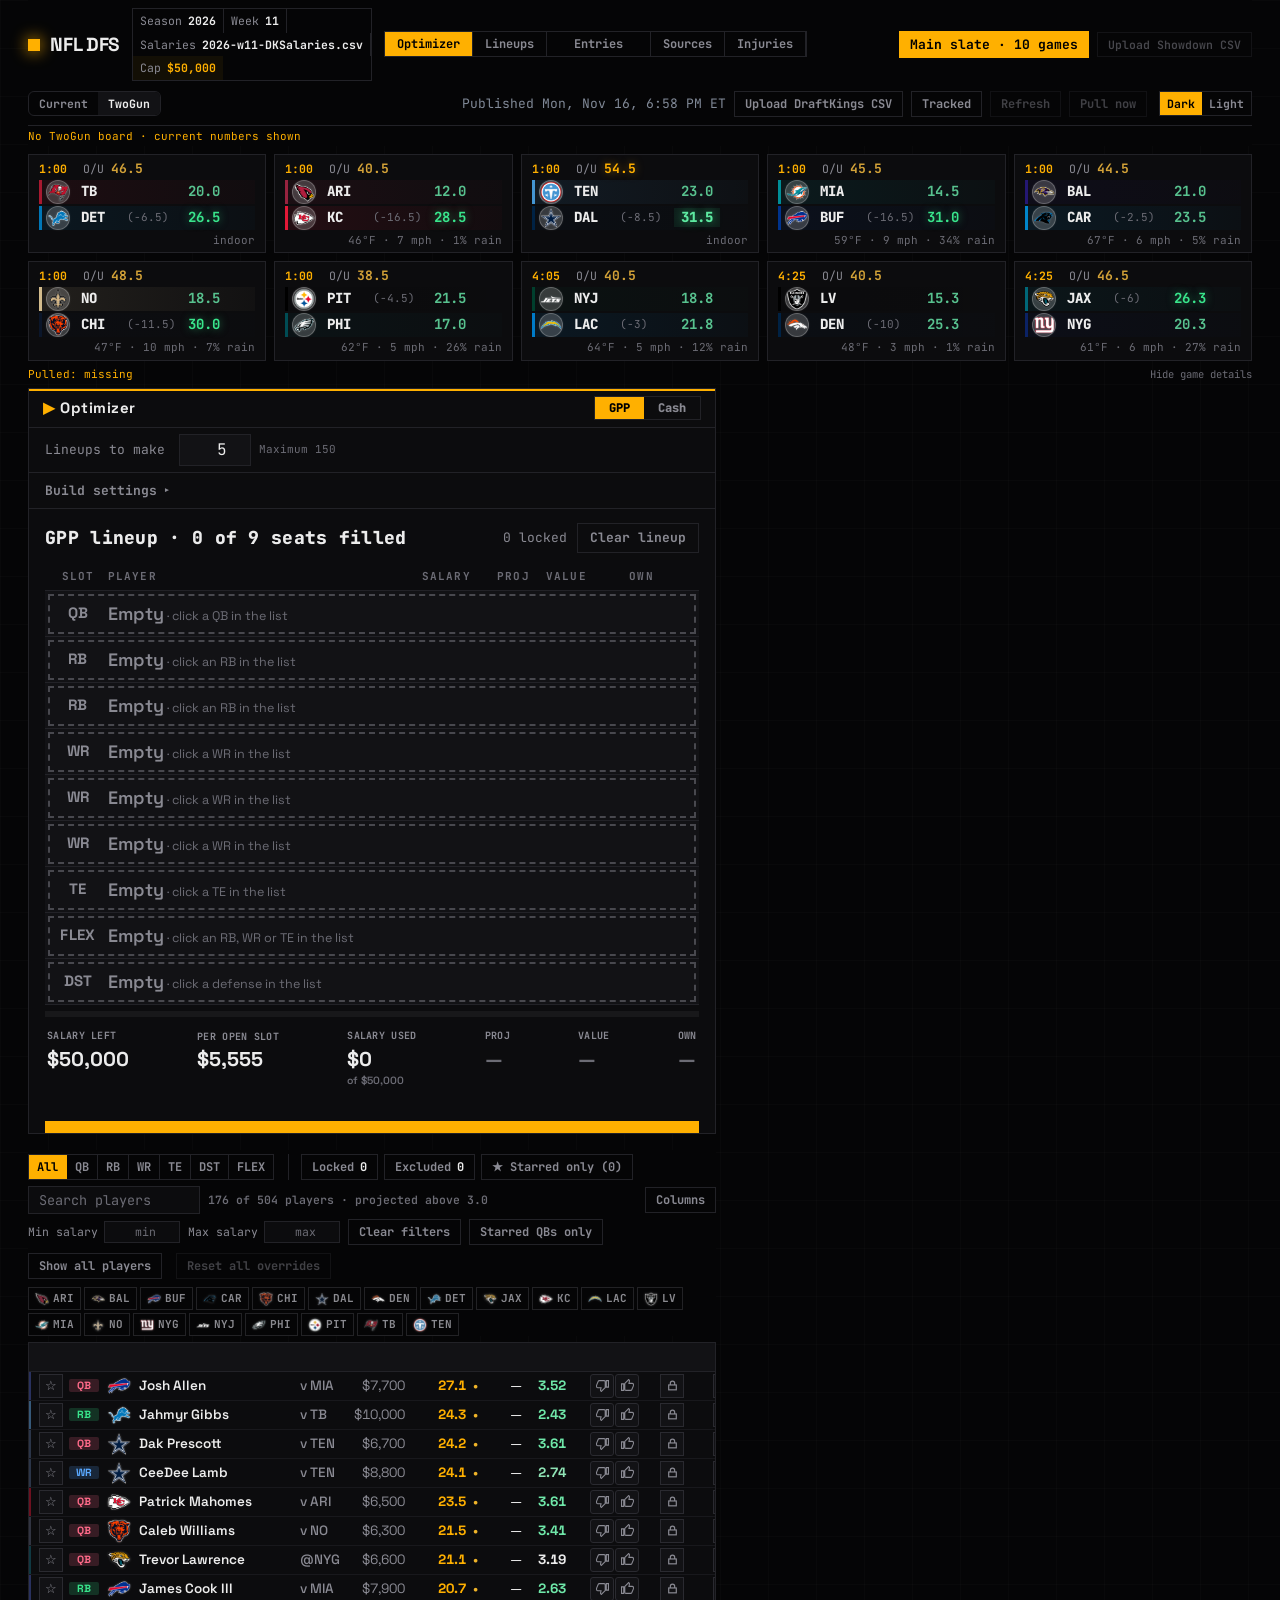
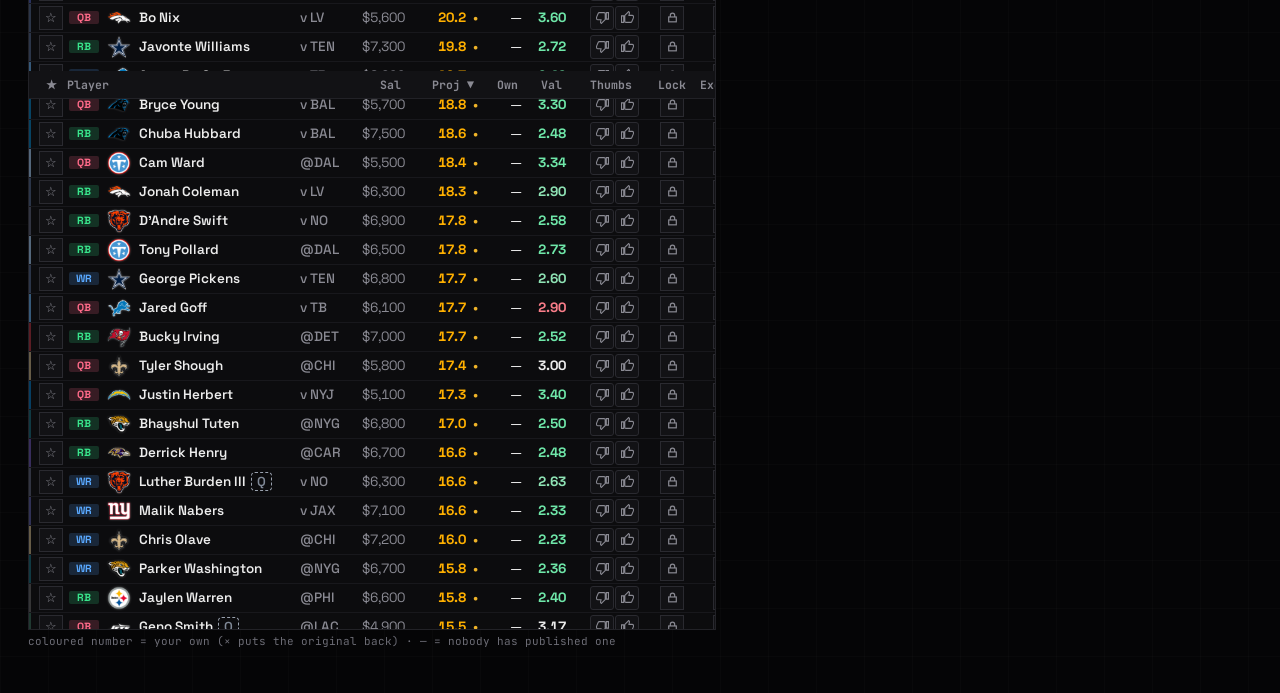
==== commit 202c17f5: "publish 2026-11-16T23:58:56.113Z" ====
--- a/index.html
+++ b/index.html
@@ -1,207 +1,207 @@
-<!doctype html>
-<html lang="en" class="is-site">
-<head>
-  <meta charset="utf-8" />
-  <meta name="viewport" content="width=device-width, initial-scale=1" />
-  <title>NFLDFSRankings</title>
+<!doctype html>
+<html lang="en" class="is-site">
+<head>
+  <meta charset="utf-8" />
+  <meta name="viewport" content="width=device-width, initial-scale=1" />
+  <title>NFLDFSRankings</title>
   <link rel="stylesheet" href="style.css" />
-  <link rel="stylesheet" href="site/site.css">
-  <link rel="stylesheet" href="player-card.css" />
-  <!-- The approved classic look: the app's own copy of NBA's stylesheets at commit a39b37e, scoped under .nl (never a live link), and NFL's additions. -->
-  <link href="https://fonts.googleapis.com/css2?family=JetBrains+Mono:wght@400;500;600;700;800&family=Space+Grotesk:wght@500;600;700&display=swap" rel="stylesheet" />
-  <link rel="stylesheet" href="look/board.css" />
-  <link rel="stylesheet" href="look/lineups.css" />
-  <link rel="stylesheet" href="look/theme-light.css" />
-  <link rel="stylesheet" href="look/look.css" />
-  <link rel="stylesheet" href="look/rules.css" />
-  <script>
-    // Dark mode is the default (2026-09-27 brief): set <html data-theme> before first paint so the
-    // page never flashes light-then-dark. A saved choice in localStorage ("nfldfs-theme": "light" or
-    // "dark") always wins; anything else (nothing saved, or a bad value) falls back to dark. Wrapped
-    // in try/catch since localStorage can throw (private browsing, disabled storage). The header's
-    // toggle button (public/js/header.js's wireThemeToggle, wired from app.js) reads/writes the same
-    // key and flips this same attribute at runtime. "?theme=light" or "?theme=dark" (dev/QA
-    // convenience only, same category as this page's existing "?tab="/"&scrollTo="
-    // params below) overrides for this page load without touching the saved choice, so a screenshot
-    // script can force either theme without clicking the toggle or writing localStorage.
-    (function () {
-      var theme = "dark";
-      try {
-        var saved = window.localStorage.getItem("nfldfs-theme");
-        if (saved === "light" || saved === "dark") theme = saved;
-      } catch (e) {
-        /* localStorage unavailable — default to dark for this page load */
-      }
-      var forced = new URLSearchParams(window.location.search).get("theme");
-      if (forced === "light" || forced === "dark") theme = forced;
-      document.documentElement.setAttribute("data-theme", theme);
-    })();
-  </script>
-</head>
-<body>
-  <!-- The one top bar (the approved look, PROJECT.md Part 4 item 5; the Showdown screen shares it since 2026-11-13): brand, slate stamps, the tabs, then the Main slate / Showdown switch (#mode-row, in #top-slates: the main slate's
-       tile, any second slate's and one tile per loaded showdown, with Upload Showdown CSV), the TwoGun switch, the buttons and Dark | Light. Each piece marks which screen it belongs to (data-only: look.css hides it on the other
-       one; app-showdown.js applyMode sets body[data-view]). -->
-  <header class="nl" id="classic-header">
-    <div class="top">
-      <div class="brand"><span class="mk"></span>NFL DFS<small class="mode-tag" data-only="classic">DraftKings classic</small></div>
-      <div id="slate-line" class="stamps slate-line" data-only="classic">Loading...</div>
-      <div id="sd-slate-line" class="stamps slate-line" data-only="showdown"></div>
-      <div class="vtabs"><nav id="tabs" data-only="classic"></nav><nav id="sd-tabs" data-only="showdown"></nav><button id="sources-btn" class="tab-btn" type="button" data-only="classic" title="Which sources feed the projections and ownership, their weights, and when each was last pulled">Sources</button><button id="sd-sources-btn" class="tab-btn" type="button" data-only="showdown" title="Which sources feed the projections and ownership, their weights, and when each was last pulled">Sources</button><button id="injuries-btn" class="tab-btn" type="button" data-only="classic" title="Who the injury sources tag or hide, and your In / Out for each">Injuries</button><button id="sd-injuries-btn" class="tab-btn" type="button" data-only="showdown" title="Who the injury sources tag or hide, and your In / Out for each">Injuries</button></div>
-      <span class="grow"></span>
-      <div id="top-slates"><div id="mode-row" class="mode-row"></div></div>
-      <div id="tg-mode" class="tg-mode" data-only="classic" hidden></div>
-      <div class="header-actions">
-        <label class="chip upload-btn" data-only="classic">
-          Upload DraftKings CSV
-          <input id="csv-input" type="file" accept=".csv,text/csv" hidden />
-        </label>
-        <span id="upload-info" class="upload-info" data-only="classic"></span>
-        <button id="sd-salary-btn" class="chip" type="button" data-only="showdown" title="How much of the $50,000 cap contest lineups spent">Salary used</button>
-        <button id="tracked-btn" class="chip" type="button" data-only="classic" title="The DFS players you track: contest entrants, the RotoGrinders top 100 and your marks">Tracked</button>
-        <button id="sd-tracked-btn" class="chip" type="button" data-only="showdown" title="The DFS players you track: contest entrants, the RotoGrinders top 100 and your marks">Tracked</button>
-        <button id="refresh-btn" class="chip" type="button" data-only="classic">Refresh</button>
-        <button id="sd-refresh-btn" class="chip" type="button" data-only="showdown">Refresh</button>
-        <span class="pull-group" data-only="classic"><button id="pull-now-btn" class="chip" type="button" title="Runs the TwoGun pulls, a refresh, the save and the site publish">Pull now</button>
-        <span id="pull-info" class="upload-info"></span></span>
-      </div>
-      <div class="themes" id="theme-switch" role="group" aria-label="Theme"><button type="button" data-theme-set="dark">Dark</button><button type="button" data-theme-set="light">Light</button></div>
-    </div>
-    <!-- The row under the bar: the source pills and, beside them, the TwoGun status pill (header.js renderModeBox puts it in #tg-pill). Hidden when empty. -->
-    <div class="header-sub" data-only="classic">
-      <div id="pills-row" class="pills-row"></div>
-      <div id="tg-pill" class="tg-pill" hidden></div>
-    </div>
-    <!-- A Showdown's source pills and the pill naming the sources its board reads (showdown/view.js, figures-label.js): source state, which the Sources page's Data as of shows (item 7, G64); not drawn in the bar. -->
-    <div id="sd-source-state" hidden>
-      <div id="sd-pills-row" class="pills-row"></div>
-      <div id="sd-figures-pill" class="tg-pill" hidden></div>
-    </div>
-  </header>
-
-  <main class="main" id="classic-main">
-    <div id="status" class="status"></div>
-    <!-- Second slates (D57): one plain line while a second slate (the afternoon-only slate, say) is on screen;
-         hidden on the main slate. Filled by app.js's renderSlateChrome. -->
-    <p id="slate-note" class="tab-note" hidden></p>
-
-    <!-- The Optimizer and Lineups tabs in the approved look (.nl: public/look/). The game strip and the two lines under it are static markup drawn by app.js; #lineup-mount is the part lineup.js's renderLineupPanel redraws.
-         #pool-top (the sticky filter bar and the `Build finished.` notice) sits outside the redraw and is moved into the pool column after each one, so typing in its boxes keeps its caret. -->
-    <div id="lineup-panel" class="panel nl">
-      <section id="gamestrip"></section>
-      <div class="updline" id="updline"><p id="own-banner" class="own-banner stale-line"></p></div>
-      <div id="pool-top" class="fbar"><section id="filterbar"></section><div id="build-notice" class="build-notice" hidden></div></div>
-      <div id="lineup-mount" class="lineup-mount"></div>
-    </div>
-
-    <!-- Sources view (Adam 2026-10-18): ONE page (public/js/sources-page.js) shown while the header's Sources link is on, with the
-         Projections or Projected Ownership player table under its Players heading (the two panels below). -->
-    <div id="sources-panel" class="panel sources-panel" hidden></div>
-    <div id="projections-panel" class="panel" hidden></div>
-    <div id="ownership-panel" class="panel" hidden></div>
-    <div id="showdown-panel" class="panel nl" hidden></div>
-    <div id="entries-panel" class="panel" hidden></div>
-    <!-- The Injuries tab (injuries-tab.js): who the injury sources tag or hide on the slate on screen, and Adam's In / Out for each. -->
-    <div id="injuries-panel" class="panel" hidden></div>
-    <div id="empty-state" class="empty-state" hidden></div>
-  </main>
-
-  <!-- Showdown main (D39/D40): parallel structure to the classic <main> above, hidden until a showdown
-       tile in the mode row is clicked (location.hash becomes "#sd=<key>"). Rendered entirely by
-       public/js/showdown/view.js, table.js, tabs.js and lineup.js. -->
-  <main class="main" id="showdown-main" hidden>
-    <div id="sd-status" class="status"></div>
-
-    <!-- The Optimizer tab, the Showdown's main screen (Adam 2026-10-26: the Rankings tab folded in here, D81, as classic's #lineup-panel; since 2026-11-13 in the classic look: .nl).
-         The game tile, the one quiet line and the filter bar (sticky) are drawn by showdown/view.js; #sd-lineup-mount is the only part showdown/lineup.js
-         redraws (the pool with #sd-table, #sd-thead, #sd-tbody and #sd-legend, the Optimizer panel, the lineup read and the swaps),
-         so a redraw never replaces a filter box Adam is typing in. The tab row is in the shared top bar (#sd-tabs). -->
-    <div id="sd-lineup-panel" class="panel nl sd-lineup-panel">
-      <div id="sd-gameline"></div>
-      <div id="sd-stamps" class="stamps-host"></div>
-      <div id="sd-filterbar" class="fbar sd-filterbar"></div>
-      <div id="sd-build-notice" class="build-notice" hidden></div>
-      <div id="sd-lineup-mount" class="sd-lineup-mount"></div>
-    </div>
-    <!-- The Lineups tab (Adam 2026-11-05): full width, no player list; drawn by showdown/lineups-screen.js. -->
-    <div id="sd-lineups-panel" class="panel sd-lineups-panel" hidden></div>
-    <div id="sd-sources-panel" class="panel sources-panel" hidden></div>
-    <div id="sd-projections-panel" class="panel" hidden></div>
-    <div id="sd-ownership-panel" class="panel" hidden></div>
-    <div id="sd-injuries-panel" class="panel" hidden></div>
-    <div id="sd-entries-panel" class="panel" hidden></div>
-    <div id="sd-empty-state" class="empty-state nl" hidden></div>
-    <!-- The details of a board that could not be read (the foot of the page, never the main view); filled by showdown/view.js, hidden when empty. -->
-    <p id="sd-foot-note" class="storage-foot nl" hidden></p>
-  </main>
-
-  <!-- The page's foot: a setting the browser could not read and reset to defaults (storage-damage.js); hidden when none. -->
-  <footer id="storage-foot" class="storage-foot" hidden></footer>
-
-  <script type="module" src="app.js"></script>
-  <script>
-    // Dev/QA convenience only: "?tab=lineup" (or any tab key) clicks that tab's button once it exists,
-    // so a headless screenshot can land straight on a non-default tab without a separate DevTools
-    // script. Polls briefly because the tab buttons only render after the board finishes loading.
-    // "&scrollTo=<id>" (added for the Saved Lineups screenshot) additionally scrolls that element into
-    // view once it exists, since the tab's own content can be taller than one screenshot's viewport.
-    (function () {
-      var params = new URLSearchParams(window.location.search);
-      var wantTab = params.get("tab");
-      var scrollToId = params.get("scrollTo");
-      if (!wantTab && !scrollToId) return;
-      var tabClicked = !wantTab;
-      var attempts = 0;
-      var timer = setInterval(function () {
-        attempts++;
-        if (!tabClicked) {
-          // Showdown mode (D39/D40) has its own tab bar (#sd-tabs) alongside the classic one (#tabs),
-          // both present in the DOM at once (the inactive mode's container is merely hidden) — scoping by
-          // location.hash's "#sd=" prefix picks the one actually on screen instead of always matching
-          // #tabs first in document order.
-          var scope = window.location.hash.indexOf("#sd=") === 0 ? "#sd-tabs" : "#tabs";
-          // "?tab=projections" and "?tab=ownership" are the Projections | Ownership switch of the Sources page now (Adam 2026-10-18):
-          // the page is not drawn until the header's Sources button is clicked, so that button is clicked first (once), then the switch.
-          // Each mode has its own page (#sources-panel on the classic page, #sd-sources-panel on a showdown), picked by scope.
-          var onSources = wantTab === "projections" || wantTab === "ownership";
-          var panel = scope === "#sd-tabs" ? "#sd-sources-panel" : "#sources-panel";
-          var btn = onSources ? document.querySelector(panel + ' [data-tab="' + wantTab + '"]') : document.querySelector(scope + ' [data-tab="' + wantTab + '"]');
-          // "?tab=injuries": the top bar's Injuries button (it sits beside Sources, outside the tab row), once the tab row is drawn.
-          if (wantTab === "injuries") btn = document.querySelector(scope + " .tab-btn") ? document.getElementById(scope === "#sd-tabs" ? "sd-injuries-btn" : "injuries-btn") : null;
-          // Clicked on every poll until the switch exists (opening the page twice changes nothing), since app.js may not have wired the button yet.
-          if (onSources && !btn) {
-            var link = document.getElementById(scope === "#sd-tabs" ? "sd-sources-btn" : "sources-btn");
-            if (link) link.click();
-          }
-          if (btn) {
-            btn.click();
-            tabClicked = true;
-          } else if (!onSources && document.querySelector(scope + " .tab-btn")) {
-            // The tab bar is drawn but has no such tab: a retired key ("?tab=rankings", "?tab=favorites"; tabs.js RETIRED_TABS) or an
-            // unknown one, which the page already shows as the Optimizer, so there is nothing to click and no reason to keep polling.
-            tabClicked = true;
-          }
-        }
-        // Waits for the saved-lineups list to finish its own async load (never scrolls while it still
-        // reads "Loading…") and only then scrolls, once — scrolling earlier, while the panel above it is
-        // still being sized off the current scroll position, was moving the target underneath itself.
-        var scrolled = !scrollToId;
-        if (tabClicked && scrollToId) {
-          var el = document.getElementById(scrollToId);
-          var ready = el && el.querySelector(".lc, .saved-lineups-empty");
-          if (ready) {
-            el.scrollIntoView({ block: "start" });
-            scrolled = true;
-          }
-        }
-        if (tabClicked && scrolled) {
-          clearInterval(timer);
-        } else if (attempts > 600) {
-          clearInterval(timer); // ~60s at 100ms: give up rather than poll forever
-        }
-      }, 100);
-    })();
-  </script>
+  <link rel="stylesheet" href="site/site.css">
+  <link rel="stylesheet" href="player-card.css" />
+  <!-- The approved classic look: the app's own copy of NBA's stylesheets at commit a39b37e, scoped under .nl (never a live link), and NFL's additions. -->
+  <link href="https://fonts.googleapis.com/css2?family=JetBrains+Mono:wght@400;500;600;700;800&family=Space+Grotesk:wght@500;600;700&display=swap" rel="stylesheet" />
+  <link rel="stylesheet" href="look/board.css" />
+  <link rel="stylesheet" href="look/lineups.css" />
+  <link rel="stylesheet" href="look/theme-light.css" />
+  <link rel="stylesheet" href="look/look.css" />
+  <link rel="stylesheet" href="look/rules.css" />
+  <script>
+    // Dark mode is the default (2026-09-27 brief): set <html data-theme> before first paint so the
+    // page never flashes light-then-dark. A saved choice in localStorage ("nfldfs-theme": "light" or
+    // "dark") always wins; anything else (nothing saved, or a bad value) falls back to dark. Wrapped
+    // in try/catch since localStorage can throw (private browsing, disabled storage). The header's
+    // toggle button (public/js/header.js's wireThemeToggle, wired from app.js) reads/writes the same
+    // key and flips this same attribute at runtime. "?theme=light" or "?theme=dark" (dev/QA
+    // convenience only, same category as this page's existing "?tab="/"&scrollTo="
+    // params below) overrides for this page load without touching the saved choice, so a screenshot
+    // script can force either theme without clicking the toggle or writing localStorage.
+    (function () {
+      var theme = "dark";
+      try {
+        var saved = window.localStorage.getItem("nfldfs-theme");
+        if (saved === "light" || saved === "dark") theme = saved;
+      } catch (e) {
+        /* localStorage unavailable — default to dark for this page load */
+      }
+      var forced = new URLSearchParams(window.location.search).get("theme");
+      if (forced === "light" || forced === "dark") theme = forced;
+      document.documentElement.setAttribute("data-theme", theme);
+    })();
+  </script>
+</head>
+<body>
+  <!-- The one top bar (the approved look, PROJECT.md Part 4 item 5; the Showdown screen shares it since 2026-11-13): brand, slate stamps, the tabs, then the Main slate / Showdown switch (#mode-row, in #top-slates: the main slate's
+       tile, any second slate's and one tile per loaded showdown, with Upload Showdown CSV), the TwoGun switch, the buttons and Dark | Light. Each piece marks which screen it belongs to (data-only: look.css hides it on the other
+       one; app-showdown.js applyMode sets body[data-view]). -->
+  <header class="nl" id="classic-header">
+    <div class="top">
+      <div class="brand"><span class="mk"></span>NFL DFS<small class="mode-tag" data-only="classic">DraftKings classic</small></div>
+      <div id="slate-line" class="stamps slate-line" data-only="classic">Loading...</div>
+      <div id="sd-slate-line" class="stamps slate-line" data-only="showdown"></div>
+      <div class="vtabs"><nav id="tabs" data-only="classic"></nav><nav id="sd-tabs" data-only="showdown"></nav><button id="sources-btn" class="tab-btn" type="button" data-only="classic" title="Which sources feed the projections and ownership, their weights, and when each was last pulled">Sources</button><button id="sd-sources-btn" class="tab-btn" type="button" data-only="showdown" title="Which sources feed the projections and ownership, their weights, and when each was last pulled">Sources</button><button id="injuries-btn" class="tab-btn" type="button" data-only="classic" title="Who the injury sources tag or hide, and your In / Out for each">Injuries</button><button id="sd-injuries-btn" class="tab-btn" type="button" data-only="showdown" title="Who the injury sources tag or hide, and your In / Out for each">Injuries</button></div>
+      <span class="grow"></span>
+      <div id="top-slates"><div id="mode-row" class="mode-row"></div></div>
+      <div id="tg-mode" class="tg-mode" data-only="classic" hidden></div>
+      <div class="header-actions">
+        <label class="chip upload-btn" data-only="classic">
+          Upload DraftKings CSV
+          <input id="csv-input" type="file" accept=".csv,text/csv" hidden />
+        </label>
+        <span id="upload-info" class="upload-info" data-only="classic"></span>
+        <button id="sd-salary-btn" class="chip" type="button" data-only="showdown" title="How much of the $50,000 cap contest lineups spent">Salary used</button>
+        <button id="tracked-btn" class="chip" type="button" data-only="classic" title="The DFS players you track: contest entrants, the RotoGrinders top 100 and your marks">Tracked</button>
+        <button id="sd-tracked-btn" class="chip" type="button" data-only="showdown" title="The DFS players you track: contest entrants, the RotoGrinders top 100 and your marks">Tracked</button>
+        <button id="refresh-btn" class="chip" type="button" data-only="classic">Refresh</button>
+        <button id="sd-refresh-btn" class="chip" type="button" data-only="showdown">Refresh</button>
+        <span class="pull-group" data-only="classic"><button id="pull-now-btn" class="chip" type="button" title="Runs the TwoGun pulls, a refresh, the save and the site publish">Pull now</button>
+        <span id="pull-info" class="upload-info"></span></span>
+      </div>
+      <div class="themes" id="theme-switch" role="group" aria-label="Theme"><button type="button" data-theme-set="dark">Dark</button><button type="button" data-theme-set="light">Light</button></div>
+    </div>
+    <!-- The row under the bar: the source pills and, beside them, the TwoGun status pill (header.js renderModeBox puts it in #tg-pill). Hidden when empty. -->
+    <div class="header-sub" data-only="classic">
+      <div id="pills-row" class="pills-row"></div>
+      <div id="tg-pill" class="tg-pill" hidden></div>
+    </div>
+    <!-- A Showdown's source pills and the pill naming the sources its board reads (showdown/view.js, figures-label.js): source state, which the Sources page's Data as of shows (item 7, G64); not drawn in the bar. -->
+    <div id="sd-source-state" hidden>
+      <div id="sd-pills-row" class="pills-row"></div>
+      <div id="sd-figures-pill" class="tg-pill" hidden></div>
+    </div>
+  </header>
+
+  <main class="main" id="classic-main">
+    <div id="status" class="status"></div>
+    <!-- Second slates (D57): one plain line while a second slate (the afternoon-only slate, say) is on screen;
+         hidden on the main slate. Filled by app.js's renderSlateChrome. -->
+    <p id="slate-note" class="tab-note" hidden></p>
+
+    <!-- The Optimizer and Lineups tabs in the approved look (.nl: public/look/). The game strip and the two lines under it are static markup drawn by app.js; #lineup-mount is the part lineup.js's renderLineupPanel redraws.
+         #pool-top (the sticky filter bar and the `Build finished.` notice) sits outside the redraw and is moved into the pool column after each one, so typing in its boxes keeps its caret. -->
+    <div id="lineup-panel" class="panel nl">
+      <section id="gamestrip"></section>
+      <div class="updline" id="updline"><p id="own-banner" class="own-banner stale-line"></p></div>
+      <div id="pool-top" class="fbar"><section id="filterbar"></section><div id="build-notice" class="build-notice" hidden></div></div>
+      <div id="lineup-mount" class="lineup-mount"></div>
+    </div>
+
+    <!-- Sources view (Adam 2026-10-18): ONE page (public/js/sources-page.js) shown while the header's Sources link is on, with the
+         Projections or Projected Ownership player table under its Players heading (the two panels below). -->
+    <div id="sources-panel" class="panel sources-panel" hidden></div>
+    <div id="projections-panel" class="panel" hidden></div>
+    <div id="ownership-panel" class="panel" hidden></div>
+    <div id="showdown-panel" class="panel nl" hidden></div>
+    <div id="entries-panel" class="panel" hidden></div>
+    <!-- The Injuries tab (injuries-tab.js): who the injury sources tag or hide on the slate on screen, and Adam's In / Out for each. -->
+    <div id="injuries-panel" class="panel" hidden></div>
+    <div id="empty-state" class="empty-state" hidden></div>
+  </main>
+
+  <!-- Showdown main (D39/D40): parallel structure to the classic <main> above, hidden until a showdown
+       tile in the mode row is clicked (location.hash becomes "#sd=<key>"). Rendered entirely by
+       public/js/showdown/view.js, table.js, tabs.js and lineup.js. -->
+  <main class="main" id="showdown-main" hidden>
+    <div id="sd-status" class="status"></div>
+
+    <!-- The Optimizer tab, the Showdown's main screen (Adam 2026-10-26: the Rankings tab folded in here, D81, as classic's #lineup-panel; since 2026-11-13 in the classic look: .nl).
+         The game tile, the one quiet line and the filter bar (sticky) are drawn by showdown/view.js; #sd-lineup-mount is the only part showdown/lineup.js
+         redraws (the pool with #sd-table, #sd-thead, #sd-tbody and #sd-legend, the Optimizer panel, the lineup read and the swaps),
+         so a redraw never replaces a filter box Adam is typing in. The tab row is in the shared top bar (#sd-tabs). -->
+    <div id="sd-lineup-panel" class="panel nl sd-lineup-panel">
+      <div id="sd-gameline"></div>
+      <div id="sd-stamps" class="stamps-host"></div>
+      <div id="sd-filterbar" class="fbar sd-filterbar"></div>
+      <div id="sd-build-notice" class="build-notice" hidden></div>
+      <div id="sd-lineup-mount" class="sd-lineup-mount"></div>
+    </div>
+    <!-- The Lineups tab (Adam 2026-11-05): full width, no player list; drawn by showdown/lineups-screen.js. -->
+    <div id="sd-lineups-panel" class="panel sd-lineups-panel" hidden></div>
+    <div id="sd-sources-panel" class="panel sources-panel" hidden></div>
+    <div id="sd-projections-panel" class="panel" hidden></div>
+    <div id="sd-ownership-panel" class="panel" hidden></div>
+    <div id="sd-injuries-panel" class="panel" hidden></div>
+    <div id="sd-entries-panel" class="panel" hidden></div>
+    <div id="sd-empty-state" class="empty-state nl" hidden></div>
+    <!-- The details of a board that could not be read (the foot of the page, never the main view); filled by showdown/view.js, hidden when empty. -->
+    <p id="sd-foot-note" class="storage-foot nl" hidden></p>
+  </main>
+
+  <!-- The page's foot: a setting the browser could not read and reset to defaults (storage-damage.js); hidden when none. -->
+  <footer id="storage-foot" class="storage-foot" hidden></footer>
+
+  <script type="module" src="app.js"></script>
+  <script>
+    // Dev/QA convenience only: "?tab=lineup" (or any tab key) clicks that tab's button once it exists,
+    // so a headless screenshot can land straight on a non-default tab without a separate DevTools
+    // script. Polls briefly because the tab buttons only render after the board finishes loading.
+    // "&scrollTo=<id>" (added for the Saved Lineups screenshot) additionally scrolls that element into
+    // view once it exists, since the tab's own content can be taller than one screenshot's viewport.
+    (function () {
+      var params = new URLSearchParams(window.location.search);
+      var wantTab = params.get("tab");
+      var scrollToId = params.get("scrollTo");
+      if (!wantTab && !scrollToId) return;
+      var tabClicked = !wantTab;
+      var attempts = 0;
+      var timer = setInterval(function () {
+        attempts++;
+        if (!tabClicked) {
+          // Showdown mode (D39/D40) has its own tab bar (#sd-tabs) alongside the classic one (#tabs),
+          // both present in the DOM at once (the inactive mode's container is merely hidden) — scoping by
+          // location.hash's "#sd=" prefix picks the one actually on screen instead of always matching
+          // #tabs first in document order.
+          var scope = window.location.hash.indexOf("#sd=") === 0 ? "#sd-tabs" : "#tabs";
+          // "?tab=projections" and "?tab=ownership" are the Projections | Ownership switch of the Sources page now (Adam 2026-10-18):
+          // the page is not drawn until the header's Sources button is clicked, so that button is clicked first (once), then the switch.
+          // Each mode has its own page (#sources-panel on the classic page, #sd-sources-panel on a showdown), picked by scope.
+          var onSources = wantTab === "projections" || wantTab === "ownership";
+          var panel = scope === "#sd-tabs" ? "#sd-sources-panel" : "#sources-panel";
+          var btn = onSources ? document.querySelector(panel + ' [data-tab="' + wantTab + '"]') : document.querySelector(scope + ' [data-tab="' + wantTab + '"]');
+          // "?tab=injuries": the top bar's Injuries button (it sits beside Sources, outside the tab row), once the tab row is drawn.
+          if (wantTab === "injuries") btn = document.querySelector(scope + " .tab-btn") ? document.getElementById(scope === "#sd-tabs" ? "sd-injuries-btn" : "injuries-btn") : null;
+          // Clicked on every poll until the switch exists (opening the page twice changes nothing), since app.js may not have wired the button yet.
+          if (onSources && !btn) {
+            var link = document.getElementById(scope === "#sd-tabs" ? "sd-sources-btn" : "sources-btn");
+            if (link) link.click();
+          }
+          if (btn) {
+            btn.click();
+            tabClicked = true;
+          } else if (!onSources && document.querySelector(scope + " .tab-btn")) {
+            // The tab bar is drawn but has no such tab: a retired key ("?tab=rankings", "?tab=favorites"; tabs.js RETIRED_TABS) or an
+            // unknown one, which the page already shows as the Optimizer, so there is nothing to click and no reason to keep polling.
+            tabClicked = true;
+          }
+        }
+        // Waits for the saved-lineups list to finish its own async load (never scrolls while it still
+        // reads "Loading…") and only then scrolls, once — scrolling earlier, while the panel above it is
+        // still being sized off the current scroll position, was moving the target underneath itself.
+        var scrolled = !scrollToId;
+        if (tabClicked && scrollToId) {
+          var el = document.getElementById(scrollToId);
+          var ready = el && el.querySelector(".lc, .saved-lineups-empty");
+          if (ready) {
+            el.scrollIntoView({ block: "start" });
+            scrolled = true;
+          }
+        }
+        if (tabClicked && scrolled) {
+          clearInterval(timer);
+        } else if (attempts > 600) {
+          clearInterval(timer); // ~60s at 100ms: give up rather than poll forever
+        }
+      }, 100);
+    })();
+  </script>
   <script type="module" src="site/site.js"></script>
-</body>
-</html>
+</body>
+</html>
--- a/style.css
+++ b/style.css
@@ -1,2525 +1,2525 @@
-/* One spacing scale, one type scale, CSS variables theme both light and dark. LIGHT is the plain
-   :root default (kept pixel-for-pixel identical to the previous look) so it still renders correctly
-   with no JS and as the explicit "Light" choice. DARK is the palette the app actually shows by
-   default: index.html's inline bootstrap script sets <html data-theme="dark"> before first paint
-   unless localStorage has a saved "light" choice, so :root[data-theme="dark"] wins in the normal
-   case; the @media (prefers-color-scheme: dark) block below is only the no-JS/first-paint fallback
-   for whichever theme the OS prefers, guarded so a saved "light" choice always overrides it. The
-   header's toggle button (public/js/header.js wireThemeToggle) flips data-theme and saves the choice
-   (localStorage key "nfldfs-theme", wrapped in try/catch). Dark values match the hosted sheets' own
-   palette (see tools/build_classic_sheet.mjs): bg #0e1116, surfaces #151a22, lines #232a36, text
-   #e7e9ee, muted #8d95a3, accent gold #f0b429 (the app's existing --amber token — already the CPT/
-   showdown-band/mode-tile gold, D39), chalk red #b23a3a, value green #2f8f5b, leverage blue #3b74c9
-   (the app's existing --accent token, used for buttons/active states so white button text keeps
-   working — gold was reserved for headline/CPT accents only, not solid button fills). */
-:root {
-  --sp-1: 4px;
-  --sp-2: 8px;
-  --sp-3: 12px;
-  --sp-4: 16px;
-  --sp-5: 24px;
-  --sp-6: 32px;
-
-  --fs-sm: 13px;
-  --fs-base: 15px;
-  --fs-md: 16px;
-  --fs-lg: 22px;
-
-  --row-fill-a: 85%; /* Team rows round 6: the lineup rows' one flat fill opacity (team-palette.js ROW_FILL pins it) */
-
-  --bg: #f4f5f7;
-  --bg-elevated: #ffffff;
-  --bg-elevated-2: #eef0f3;
-  --border: #d8dce2;
-  --text: #1b1e23;
-  --text-muted: #565d68;
-  --text-dim: #646b76; /* 5.38:1 on white, 4.71:1 on the pill grey (wish v) */
-  --accent: #2f5cd6;
-  --accent-hover: #24489f;
-  --accent-rgb: 47, 92, 214;
-  --accent-text: #2f5cd6; /* accent used as text colour on a card: 5.8:1 on white (D77) */
-  --danger: #c8323b;
-  --danger-rgb: 200, 50, 59;
-  --success: #1f8a3b;
-  --success-rgb: 31, 138, 59;
-  --cash: #1f8a3b; /* cash mode job 3b: the value green already in use (--grade-v1), for the $ chip, badge and Cash controls */
-  --cash-rgb: 31, 138, 59;
-  --info: #1c6ea6;
-  --amber: #9a6a10;
-  --amber-rgb: 154, 106, 16;
-  --row-hover: #eef0f3;
-  --row-dim-text: #9aa2ad;
-
-  /* D33 grading (Adam 2026-10-15): v1 = 1.5+ SD above the position's mean, v5 = 1.5+ below (grade.js); v2/v4 rely on the tint. */
-  --grade-v1: #1f8a3b;
-  --grade-v2: #6fb98a;
-  --grade-v5: #c8323b;
-  --grade-v4: #d98d92;
-  --grade-v1-bg: rgba(31, 138, 59, 0.16);
-  --grade-v2-bg: rgba(111, 185, 138, 0.18);
-  --grade-v4-bg: rgba(200, 50, 59, 0.13);
-  --grade-v5-bg: rgba(200, 50, 59, 0.20);
-
-  --status-out: #c8323b;
-  --status-amber: #9a6a10;
-  --status-grey: #6b7280;
-  --status-grey-rgb: 107, 114, 128;
-
-  /* Position pills/chips (showdown D41): one muted colour per position, used identically for the small
-     position pill next to a team chip and the matching filter chip, on both Rankings and Lineup Builder
-     (showdown side). Each position also carries an -rgb tuple for a translucent pill background, same
-     pattern as --danger-rgb/--amber-rgb above. Light-theme values are darker (readable on a pale card);
-     dark-theme values (below, :root[data-theme="dark"]) are lighter pastels (readable on a dark card). */
-  --pos-qb: #6b46c1;
-  --pos-qb-rgb: 107, 70, 193;
-  --pos-rb: #1f7a5c;
-  --pos-rb-rgb: 31, 122, 92;
-  --pos-wr: #2b6cb0;
-  --pos-wr-rgb: 43, 108, 176;
-  --pos-te: #b5651d;
-  --pos-te-rgb: 181, 101, 29;
-  --pos-k: #a23e6b;
-  --pos-k-rgb: 162, 62, 107;
-  --pos-dst: #4a5568;
-  --pos-dst-rgb: 74, 85, 104;
-
-  /* Tells Chromium to draw native UI (scrollbar thumbs/tracks, form controls, selects) in the matching
-     palette instead of the OS default (round-2 fix, coordinator). */
-  color-scheme: light;
-}
-
-:root[data-theme="dark"] {
-  --row-fill-a: 60%;
-  --bg: #0e1116;
-  --bg-elevated: #151a22;
-  --bg-elevated-2: #1b212b;
-  --border: #232a36;
-  --text: #e7e9ee;
-  --text-muted: #a3abb8; /* 7.54:1 on the dark card (wish v) */
-  --text-dim: #808997; /* 4.94:1 on the dark card, 5.35:1 on the page (wish v) */
-  --accent: #3b74c9;
-  --accent-hover: #2e5da3;
-  --accent-rgb: 59, 116, 201;
-  --accent-text: #6b9bec; /* 6.3:1 on the dark card (#151a22) */
-  --danger: #b23a3a;
-  --danger-rgb: 178, 58, 58;
-  --success: #2f8f5b;
-  --success-rgb: 47, 143, 91;
-  --cash: #2f8f5b;
-  --cash-rgb: 47, 143, 91;
-  --info: #4fa8e0;
-  --amber: #f0b429;
-  --amber-rgb: 240, 180, 41;
-  --row-hover: #1b212b;
-  --row-dim-text: #4d5566;
-
-  --grade-v1: #2f8f5b;
-  --grade-v2: #5fae82;
-  --grade-v5: #b23a3a;
-  --grade-v4: #c97272;
-  --grade-v1-bg: rgba(47, 143, 91, 0.42);
-  --grade-v2-bg: rgba(47, 143, 91, 0.20);
-  --grade-v4-bg: rgba(178, 58, 58, 0.18);
-  --grade-v5-bg: rgba(178, 58, 58, 0.40);
-
-  --status-out: #b23a3a;
-  --status-amber: #f0b429;
-  --status-grey: #99a1ae;
-  --status-grey-rgb: 153, 161, 174;
-
-  --pos-qb: #a78bfa;
-  --pos-qb-rgb: 167, 139, 250;
-  --pos-rb: #4fd1a5;
-  --pos-rb-rgb: 79, 209, 165;
-  --pos-wr: #6fa8dc;
-  --pos-wr-rgb: 111, 168, 220;
-  --pos-te: #e0975a;
-  --pos-te-rgb: 224, 151, 90;
-  --pos-k: #d883ab;
-  --pos-k-rgb: 216, 131, 171;
-  --pos-dst: #9aa5b8;
-  --pos-dst-rgb: 154, 165, 184;
-
-  color-scheme: dark;
-}
-
-@media (prefers-color-scheme: dark) {
-  :root:not([data-theme="light"]):not([data-theme="dark"]) {
-    --bg: #0e1116;
-    --bg-elevated: #151a22;
-    --bg-elevated-2: #1b212b;
-    --border: #232a36;
-    --text: #e7e9ee;
-    --text-muted: #a3abb8;
-    --text-dim: #808997;
-    --accent: #3b74c9;
-    --accent-hover: #2e5da3;
-    --accent-rgb: 59, 116, 201;
-    --accent-text: #6b9bec;
-    --danger: #b23a3a;
-    --danger-rgb: 178, 58, 58;
-    --success: #2f8f5b;
-    --success-rgb: 47, 143, 91;
-    --cash: #2f8f5b;
-    --cash-rgb: 47, 143, 91;
-    --info: #4fa8e0;
-    --amber: #f0b429;
-    --amber-rgb: 240, 180, 41;
-    --row-hover: #1b212b;
-    --row-dim-text: #4d5566;
-
-    --grade-v1: #2f8f5b;
-    --grade-v2: #5fae82;
-    --grade-v5: #b23a3a;
-    --grade-v4: #c97272;
-    --grade-v1-bg: rgba(47, 143, 91, 0.42);
-    --grade-v2-bg: rgba(47, 143, 91, 0.20);
-    --grade-v4-bg: rgba(178, 58, 58, 0.18);
-    --grade-v5-bg: rgba(178, 58, 58, 0.40);
-
-    --status-out: #b23a3a;
-    --status-amber: #f0b429;
-    --status-grey: #99a1ae;
-    --status-grey-rgb: 153, 161, 174;
-
-    --pos-qb: #a78bfa;
-    --pos-qb-rgb: 167, 139, 250;
-    --pos-rb: #4fd1a5;
-    --pos-rb-rgb: 79, 209, 165;
-    --pos-wr: #6fa8dc;
-    --pos-wr-rgb: 111, 168, 220;
-    --pos-te: #e0975a;
-    --pos-te-rgb: 224, 151, 90;
-    --pos-k: #d883ab;
-    --pos-k-rgb: 216, 131, 171;
-    --pos-dst: #9aa5b8;
-    --pos-dst-rgb: 154, 165, 184;
-
-    color-scheme: dark;
-  }
-}
-
-* { box-sizing: border-box; }
-
-html, body {
-  margin: 0;
-  padding: 0;
-  width: 100%;
-  background: var(--bg);
-  color: var(--text);
-  font-family: -apple-system, "Segoe UI", Roboto, Arial, sans-serif;
-  font-size: var(--fs-base);
-}
-
-/* ---------- Header ---------- */
-.header {
-  width: 100%;
-  background: var(--bg-elevated);
-  border-bottom: 1px solid var(--border);
-  /* Side padding grows on wide screens so the header's contents line up with the width-capped .main. */
-  padding: var(--sp-3) max(var(--sp-5), calc((100% - 1560px) / 2 + var(--sp-5)));
-}
-
-/* Wraps (👁 Sources fix 1): where the Sources button makes the row too wide, the action buttons drop to their own line as a group,
-   pushed right as they were (margin-left: auto on .header-actions). */
-.header-top {
-  display: flex;
-  align-items: center;
-  flex-wrap: wrap;
-  gap: var(--sp-2) var(--sp-5);
-  width: 100%;
-}
-
-.title {
-  margin: 0;
-  font-size: var(--fs-lg);
-  font-weight: 700;
-  color: var(--text);
-  white-space: nowrap;
-}
-
-.slate-line {
-  flex: 1;
-  color: var(--text-muted);
-  font-size: var(--fs-base);
-  white-space: nowrap;
-}
-/* A7: "SAMPLE DATA · nothing is saved" on a ?sample=1 page (header.js renderSlateLine). */
-.sample-tag {
-  font-size: var(--fs-sm);
-  font-weight: 700;
-  letter-spacing: 0.06em;
-  color: color-mix(in srgb, var(--danger) 80%, var(--text)); /* toward the text colour: lighter on the dark theme, darker on the light one (👁 contrast finding 2026-10-17) */
-  border: 1px solid var(--danger);
-  border-radius: 4px;
-  padding: 2px 8px;
-  margin-right: var(--sp-2);
-}
-
-.header-actions {
-  display: flex;
-  align-items: center;
-  gap: var(--sp-3);
-}
-#classic-header .header-actions { margin-left: auto; } /* stays right when the row wraps; the showdown header keeps Refresh beside its band */
-
-.upload-btn {
-  cursor: pointer;
-  background: var(--accent);
-  color: #ffffff;
-  padding: var(--sp-2) var(--sp-4);
-  border-radius: 6px;
-  font-size: var(--fs-base);
-  font-weight: 600;
-  white-space: nowrap;
-}
-.upload-btn:hover { background: var(--accent-hover); }
-
-.upload-info {
-  font-size: var(--fs-sm);
-  color: var(--text-dim);
-  white-space: nowrap;
-}
-/* Pull now with its "Last pull ...: ok" line under it in small type, so the line takes no width from the header's left group. */
-.pull-group { display: inline-flex; flex-direction: column; align-items: center; gap: 1px; }
-.pull-group .upload-info { font-size: 10.5px; line-height: 1.1; width: 0; display: flex; justify-content: center; white-space: nowrap; } /* centred under the button, adding nothing to the header's width */
-.pull-group .upload-info:empty { display: none; }
-
-.refresh-btn,
-.sources-btn {
-  cursor: pointer;
-  background: var(--bg-elevated-2);
-  color: var(--text);
-  border: 1px solid var(--border);
-  padding: var(--sp-2) var(--sp-4);
-  border-radius: 6px;
-  font-size: var(--fs-base);
-  font-weight: 600;
-  white-space: nowrap;
-}
-.refresh-btn:hover,
-.sources-btn:hover,
-.sources-btn.active { border-color: var(--accent); }
-.sources-btn.active { color: var(--accent); }
-
-/* Dark/Light toggle (header, both themes): same shape as .refresh-btn but a fixed width so flipping
-   between the sun and moon glyph never shifts anything else in .header-actions. */
-.theme-toggle-btn {
-  cursor: pointer;
-  background: var(--bg-elevated-2);
-  color: var(--text);
-  border: 1px solid var(--border);
-  border-radius: 6px;
-  padding: var(--sp-2) var(--sp-3);
-  font-size: var(--fs-base);
-  width: 40px;
-  text-align: center;
-}
-.theme-toggle-btn:hover { border-color: var(--accent); }
-
-.pills-row { margin-top: var(--sp-2); }
-/* The row under the main-slate title: the source pills and the TwoGun status pill side by side (Sources fix round 3), the pill
-   wrapping below only when the two do not fit; each child carries its own top margin so a hidden one leaves no gap. */
-.header-sub { display: flex; flex-wrap: wrap; align-items: flex-start; column-gap: var(--sp-3); }
-.tg-pill { margin-top: var(--sp-2); white-space: nowrap; }
-.tg-pill[hidden] { display: none; }
-.pills-list {
-  list-style: none;
-  margin: 0;
-  padding: 0;
-  display: flex;
-  flex-wrap: wrap;
-  gap: var(--sp-2);
-}
-.pill {
-  display: inline-block;
-  border-radius: 999px;
-  padding: 3px 10px;
-  font-size: var(--fs-sm);
-}
-.pill-warning {
-  background: rgba(var(--amber-rgb), 0.15);
-  color: var(--amber);
-  border: 1px solid rgba(var(--amber-rgb), 0.4);
-}
-/* The source pills fold into one summary chip (header.js renderPills). */
-.pills-summary { padding: 0; background: var(--bg-elevated-2); color: var(--text-muted); border-color: var(--border); }
-.pills-toggle { background: none; border: 0; color: inherit; font: inherit; padding: 3px 10px; cursor: pointer; }
-.pills-toggle::after { content: " \25B8"; }
-.pills-toggle[aria-expanded="true"]::after { content: " \25BE"; }
-.pills-list:not(.open) > .pill:not(.pills-summary) { display: none; }
-
-/* TwoGun mode box (header.js renderModeBox, merge plan 2026-10-15): the Current / TwoGun switch after the slate line;
-   the board-stamp pill sits in #tg-pill in .header-sub. Same pill shape as the source pills; the stamp pill is neutral, a stale or missing
-   TwoGun board uses the amber .pill-warning. */
-.tg-mode { display: flex; align-items: center; gap: var(--sp-2); white-space: nowrap; }
-.tg-mode[hidden] { display: none; }
-.tg-mode-switch { display: inline-flex; border: 1px solid var(--border); border-radius: 6px; overflow: hidden; }
-.tg-mode-btn {
-  cursor: pointer;
-  background: var(--bg-elevated-2);
-  color: var(--text-muted);
-  border: 0;
-  padding: 4px 10px;
-  font-size: var(--fs-sm);
-  font-weight: 600;
-}
-.tg-mode-btn + .tg-mode-btn { border-left: 1px solid var(--border); }
-.tg-mode-btn.active { background: var(--accent); color: #ffffff; cursor: default; }
-.tg-mode-btn:disabled:not(.active) { cursor: progress; opacity: 0.7; }
-.pill-mode { background: var(--bg-elevated-2); color: var(--text-muted); border: 1px solid var(--border); }
-
-/* ---------- Main layout ---------- */
-/* The page does not have to fill a wide screen (Adam): past 1560px the game strip, filters and table stop
-   growing and sit centred together, so columns never drift apart and everything keeps one left edge. */
-.main {
-  width: 100%;
-  padding: var(--sp-4) var(--sp-5);
-  max-width: min(100vw, 1560px);
-  margin: 0 auto;
-}
-
-.status {
-  min-height: 18px;
-  margin-bottom: var(--sp-2);
-  color: var(--text-muted);
-  font-size: var(--fs-sm);
-}
-.status.error { color: var(--danger); }
-
-/* ---------- Tabs ---------- */
-.tabs {
-  display: flex;
-  gap: var(--sp-2);
-  border-bottom: 1px solid var(--border);
-  margin-bottom: var(--sp-4);
-}
-.tab-btn {
-  cursor: pointer;
-  background: none;
-  border: none;
-  border-bottom: 2px solid transparent;
-  color: var(--text-muted);
-  padding: var(--sp-2) var(--sp-3) var(--sp-3);
-  font-size: var(--fs-md);
-  font-weight: 600;
-}
-.tab-btn.active {
-  color: var(--text);
-  border-bottom-color: var(--accent);
-}
-.tab-btn:hover { color: var(--text); }
-/* The Sources view's sub-tab row (Projections, Projected Ownership), under the main tabs while the header's Sources link is on. */
-
-.panel { width: 100%; }
-
-/* Shared internal-scroll, sticky-header table treatment (rankings table plus the Projections/Ownership
-   tabs' source-value tables). app.js sets max-height inline per element so each fills whatever room is
-   actually left below it instead of a fixed guess that only fit one window size. */
-.scroll-panel {
-  overflow: auto;
-  border: 1px solid var(--border);
-  border-radius: 8px;
-}
-
-/* ---------- Expand / Minimize on the player tables (public/js/expand.js) ----------
-   A thin right-aligned bar above each table holds the Expand button. Expanded, the bar becomes a fixed top strip
-   (title on the left, Minimize on the right) and the table's scroll panel fills the rest of the window; a
-   placeholder the same size as the pair keeps the page from jumping. */
-.expand-bar {
-  display: flex;
-  align-items: center;
-  justify-content: flex-end;
-  width: 100%;
-  margin-bottom: var(--sp-1);
-}
-.expand-bar[hidden] { display: none; }
-.expand-title { display: none; font-weight: 600; font-size: var(--fs-md); color: var(--text); }
-.expand-btn {
-  cursor: pointer;
-  background: var(--bg-elevated-2);
-  border: 1px solid var(--border);
-  border-radius: 6px;
-  color: var(--text-muted);
-  font-size: var(--fs-sm);
-  font-weight: 600;
-  padding: 3px var(--sp-3);
-}
-.expand-btn:hover { color: var(--text); }
-body.table-expanded { overflow: hidden; }
-.expand-bar.is-expanded {
-  position: fixed;
-  top: 0;
-  left: 0;
-  right: 0;
-  z-index: 1000;
-  box-sizing: border-box;
-  height: 48px;
-  max-width: none;
-  margin: 0;
-  padding: 0 var(--sp-3);
-  justify-content: space-between;
-  background: var(--bg-elevated);
-  border-bottom: 1px solid var(--border);
-}
-.expand-bar.is-expanded .expand-title { display: inline; }
-.expand-bar.is-expanded .expand-btn { padding: 6px var(--sp-4); color: var(--text); }
-.scroll-panel.is-expanded {
-  position: fixed;
-  top: 48px;
-  left: 0;
-  right: 0;
-  bottom: 0;
-  z-index: 1000;
-  box-sizing: border-box;
-  width: auto;
-  max-width: none;
-  max-height: none !important; /* beats the height app.js's adjustScrollPanels sets inline */
-  margin: 0;
-  border: 0;
-  border-radius: 0;
-  background: var(--bg);
-  overscroll-behavior: contain;
-}
-@media (max-width: 700px) {
-  .expand-btn { padding: 6px var(--sp-3); }
-
-  /* Phone page width (Adam 2026-10-10): the page must be exactly the screen wide, never zoomed out. The header
-     row and the tabs wrap, and the game strip becomes one sideways-scrolling row inside its own box. */
-  .header { padding-left: var(--sp-3); padding-right: var(--sp-3); }
-  .header-top { flex-wrap: wrap; gap: var(--sp-2) var(--sp-3); }
-  .slate-line { flex: 1 1 100%; order: 3; white-space: normal; }
-  .tg-mode { flex: 1 1 100%; order: 3; flex-wrap: wrap; white-space: normal; }
-  .tg-pill { white-space: normal; }
-  .header-actions { order: 4; flex: 1 1 100%; flex-wrap: wrap; gap: var(--sp-2); }
-  .upload-info { white-space: normal; }
-  .main { padding-left: var(--sp-3); padding-right: var(--sp-3); }
-  .tabs { flex-wrap: wrap; }
-}
-
-/* ---------- Filter bar ---------- */
-.filterbar {
-  display: flex;
-  flex-direction: column;
-  gap: var(--sp-2);
-  margin-bottom: var(--sp-4);
-}
-.filter-row {
-  display: flex;
-  flex-wrap: wrap;
-  align-items: center;
-  gap: var(--sp-2);
-}
-.chip-group { display: flex; flex-wrap: wrap; gap: var(--sp-2); }
-/* Team chips: tight enough padding and gap that all 32 fit on one row at 1366px and up without a
-   horizontal scrollbar (coordinator round 2: the scrollable-row approach painted a bright native
-   scrollbar on the dark page). Wrap is the fallback, not the plan, for anything narrower. */
-#team-chips {
-  flex-wrap: wrap;
-  gap: 3px;
-}
-#team-chips .team-chip { flex: 0 0 auto; padding: 3px 6px; }
-.chip {
-  cursor: pointer;
-  border: 1px solid var(--border);
-  background: var(--bg-elevated);
-  color: var(--text-muted);
-  border-radius: 999px;
-  padding: 4px 12px;
-  font-size: var(--fs-sm);
-  font-weight: 600;
-}
-.pos-chip.active, .toggle-chip.active {
-  background: var(--accent);
-  border-color: var(--accent);
-  color: #ffffff;
-}
-/* Inactive team chips stay at full team colour (contrast picked per-chip by textColourFor in
-   filterbar.js) with a desaturating filter rather than opacity, which would fade the label text below
-   the readable-contrast threshold along with the background. */
-/* text-shadow (not a theme colour: a fixed dark shadow that keeps whichever text colour
-   textColourFor picked readable against the chip's own team colour, independent of page theme, same
-   reasoning as the team-colour literals themselves) keeps the abbreviation legible on both themes. */
-.team-chip { border: 2px solid transparent; font-weight: 700; filter: saturate(0.6); text-shadow: 0 1px 1px rgba(0, 0, 0, 0.45); }
-.team-chip:hover { filter: saturate(0.85); }
-/* A fixed white-then-dark double ring reads as "active" against any team's own colour (dark chips like
-   BAL/CHI/PIT/NYJ/LV were invisible against a --text-coloured border alone, 👁 visual-qa). */
-.team-chip.active {
-  filter: saturate(1);
-  border-color: transparent;
-  box-shadow: 0 0 0 2px #ffffff, 0 0 0 4px #14161a;
-}
-
-.filter-summary-row { color: var(--text-muted); font-size: var(--fs-sm); }
-.filter-count { font-weight: 600; }
-.filter-qb-note { color: var(--text-muted); } /* the Starred QBs only chip's count line, amber at 0 (.opt-warn) */
-.filterbar .chip[hidden] { display: none; }
-.link-btn {
-  cursor: pointer;
-  background: none;
-  border: none;
-  color: var(--accent);
-  font-size: var(--fs-sm);
-  font-weight: 600;
-  padding: 0;
-}
-.link-btn:hover { color: var(--accent-hover); }
-.active-game-chip {
-  border: 1px solid var(--accent);
-  background: rgba(var(--accent-rgb), 0.12);
-  color: var(--accent);
-}
-
-.filter-search input, .filter-salary input {
-  background: var(--bg-elevated);
-  border: 1px solid var(--border);
-  color: var(--text);
-  border-radius: 6px;
-  padding: 4px 8px;
-  font-size: var(--fs-base);
-}
-.filter-search input { width: 150px; } /* A1: the search box is 150px wide */
-.filter-salary { display: flex; align-items: center; gap: var(--sp-1); color: var(--text-muted); font-size: var(--fs-sm); }
-.opt-p .pos-mini { font-size: 11px; font-weight: 600; line-height: 15px; padding: 0 4px; border: 1px solid var(--border); border-radius: 4px; color: var(--text-muted); }
-.filter-salary input { width: 90px; }
-
-.reset-btn {
-  cursor: pointer;
-  background: none;
-  border: 1px solid var(--danger);
-  color: color-mix(in srgb, var(--danger) 80%, var(--text)); /* toward the text colour: lighter on the dark theme, darker on the light one (👁 contrast finding 2026-10-17) */
-  border-radius: 6px;
-  padding: 4px 10px;
-  font-size: var(--fs-sm);
-  font-weight: 600;
-  margin-left: auto;
-}
-.reset-btn:hover { background: rgba(var(--danger-rgb), 0.1); }
-/* Muted and inert when nothing exists to reset (👁 visual-qa third pass: no row has an override, star or
-   note yet the button still read as an urgent live action). */
-.reset-btn:disabled {
-  cursor: default;
-  border-color: var(--border);
-  color: var(--text-dim);
-  background: none;
-}
-.reset-btn:disabled:hover { background: none; }
-
-/* ---------- Rankings table ---------- */
-.table-wrap {
-  width: 100%;
-  max-width: 1250px;
-  margin-left: auto;
-  margin-right: auto;
-  /* max-height is set inline by app.js's adjustScrollPanels() (see .scroll-panel above). */
-}
-.table-legend {
-  margin-top: var(--sp-2);
-  color: var(--text-dim);
-  font-size: var(--fs-sm);
-}
-/* The ownership note (#own-banner) sits under the filter bar, full width like the bar (Optimizer-first step 4). */
-/* (The Showdown Optimizer's pool is the classic pool since 2026-11-13: its table, head, cells and rows are drawn by public/look/look.css.) */
-
-.player-cell { display: flex; align-items: center; gap: var(--sp-2); }
-.player-logo { border-radius: 4px; display: block; }
-.player-name { font-weight: 600; }
-.team-chip-mini {
-  font-size: var(--fs-sm);
-  font-weight: 700;
-  border-radius: 4px;
-  padding: 1px 6px;
-  text-shadow: 0 1px 1px rgba(0, 0, 0, 0.45);
-}
-
-.star-btn {
-  cursor: pointer;
-  background: none;
-  border: none;
-  color: var(--text-dim);
-  font-size: var(--fs-md);
-}
-.star-btn.active { color: var(--amber); }
-.star-btn:disabled { cursor: default; opacity: 0.4; }
-
-.editable-cell { position: relative; display: flex; align-items: center; gap: 4px; cursor: text; }
-.cell-value { min-width: 2ch; }
-.cell-edit-wrap { position: relative; display: inline-flex; }
-.cell-edit-input {
-  width: 58px;
-  box-sizing: border-box;
-  background: var(--bg-elevated-2);
-  border: 1px solid var(--accent);
-  color: var(--text);
-  border-radius: 4px;
-  padding: 1px 4px;
-  font: inherit; /* the table's own size, so the row keeps its 30px (26px on short screens) while editing */
-  line-height: 1.2;
-}
-/* A cell with an open editor lets its validation message show: table cells clip their content. */
-.lineup-pool-table td:has(.cell-edit-wrap) { overflow: visible; }
-/* Positioned so an invalid entry never grows the 30px row (finding: validation message under the cell,
-   editor stays open with focus). Anchored to the right edge so it grows leftwards over the Player column,
-   not off the right of the table (Proj and Own% are right-aligned). */
-.cell-edit-error {
-  position: absolute;
-  top: 100%;
-  right: 0;
-  z-index: 3;
-  margin-top: 2px;
-  background: var(--bg-elevated-2);
-  border: 1px solid var(--danger);
-  color: color-mix(in srgb, var(--danger) 80%, var(--text)); /* toward the text colour: lighter on the dark theme, darker on the light one (👁 contrast finding 2026-10-17) */
-  border-radius: 4px;
-  padding: 2px 6px;
-  font-size: var(--fs-sm);
-  white-space: nowrap;
-}
-/* ChatGPT wish q, Adam 2026-10-17: how to save or cancel an open Proj or Own% editor, in the quiet hint colour; positioned like
-   the message so it never grows the row, and gone while a message shows (table.js startEdit). */
-.cell-edit-hint {
-  position: absolute;
-  top: 100%;
-  right: 0;
-  z-index: 3;
-  margin-top: 2px;
-  background: var(--bg-elevated-2);
-  border: 1px solid var(--border);
-  color: var(--text-dim);
-  border-radius: 4px;
-  padding: 1px 6px;
-  font-size: var(--fs-sm);
-  white-space: nowrap;
-  pointer-events: none;
-}
-/* The last row of a table has nothing under it to show the hint on (it was clipped), so the hint opens above the cell there. */
-tr:last-child .cell-edit-hint, tr:last-child .cell-edit-error { top: auto; bottom: 100%; margin-top: 0; margin-bottom: 2px; } /* round 4 item 13: the message and `Not saved` of the last row, or of a row alone, open upward too */
-.row-flag-marker { font-size: var(--fs-sm); margin-left: 1px; color: var(--amber); cursor: default; }
-
-.grade-cell { padding: 1px 5px; border-radius: 3px; }
-.grade-v1 { background: var(--grade-v1-bg); color: var(--grade-v1); font-weight: 700; }
-.grade-v2 { background: var(--grade-v2-bg); color: var(--text); }
-.grade-v3 { color: var(--text); }
-.grade-v4 { background: var(--grade-v4-bg); color: var(--text); }
-.grade-v5 { background: var(--grade-v5-bg); color: var(--grade-v5); font-weight: 700; }
-/* Dark theme: the green and red figure on its own 42% / 40% tint read 2.4:1 and 2.1:1 (the grade text colours are the tint's own hue); a pale tone of the same hue reads 6.1:1 or better on the card, the page and a hovered row (Round 2 fix 22). */
-:root[data-theme="dark"] :is(.grade-v1, .bump-fig.bump-up) { color: #8fe3b5; }
-:root[data-theme="dark"] :is(.grade-v5, .bump-fig.bump-down) { color: #ffb3b3; }
-
-.status-badge {
-  display: inline-block;
-  border-radius: 4px;
-  padding: 1px 6px;
-  font-size: var(--fs-sm);
-  font-weight: 700;
-  margin-right: 4px;
-}
-.status-out { background: rgba(var(--danger-rgb), 0.18); color: var(--status-out); }
-.status-doubtful, .status-questionable { background: rgba(var(--amber-rgb), 0.18); color: var(--status-amber); }
-.status-ir, .status-other { background: rgba(var(--status-grey-rgb), 0.18); color: var(--status-grey); }
-/* A listed-out player brought back by a typed projection (flag "revived"): muted, not the out colour; the reason is its hover. */
-.status-flag { background: none; border: 1px dashed var(--status-grey); padding: 0 5px; color: var(--text-dim); cursor: default; font-weight: 600; }
-.status-revived { background: none; border: 1px dashed var(--status-grey); padding: 0 5px; color: var(--text-dim); cursor: default; }
-/* A number Adam typed on a man he marked Out (D45): kept and shown, struck through because it is not used while he is Out (bump-control.js UNUSED_TITLE). */
-.proj-unused { text-decoration: line-through; color: var(--text-dim); }
-
-/* Adam 2026-10-15 (TwoGun merge, adjustment 1): "put a red 'OUT' tag or something obvious" beside the name of a
-   player ruled out after TwoGun's board, or one TwoGun calls OUT, on every main-slate list (table.js outTagHtml). */
-.out-tag {
-  display: inline-block;
-  margin-left: 4px;
-  padding: 0 5px;
-  border-radius: 4px;
-  background: var(--status-out);
-  color: #ffffff;
-  font-size: 12px;
-  font-weight: 800;
-  letter-spacing: 0.04em;
-  line-height: 16px;
-  vertical-align: middle;
-  cursor: default;
-}
-
-/* Adam 2026-11-12: his In / Out / Auto on the status badge (status-switch.js). The button is the badge itself, no bigger; a click cycles it.
-   Auto with no badge is a faint ring that shows on the row's hover. His own IN and OUT are solid pills with a pale inner ring, so they
-   read apart from a source's badge. The Sources page's Player status card is a short table that scrolls past about eight men. */
-.st-sw { display: inline-flex; align-items: center; flex-shrink: 0; padding: 0; margin: 0; border: 0; background: none; color: inherit; font: inherit; cursor: pointer; border-radius: 4px; line-height: 1; }
-.st-sw:focus-visible { outline: 2px solid var(--accent); outline-offset: 1px; }
-.st-sw > :is(.status-badge, .out-tag) { margin: 0; cursor: pointer; }
-.st-sw:hover > :is(.status-badge, .out-tag, .st-pill) { box-shadow: 0 0 0 1px var(--accent); }
-.st-ghost { display: inline-flex; align-items: center; justify-content: center; height: 18px; min-width: 18px; color: var(--text-dim); font-size: 11px; opacity: 0; }
-tr:hover .st-ghost, .st-sw:focus-visible .st-ghost { opacity: 0.8; }
-.st-pill { display: inline-flex; align-items: center; justify-content: center; height: 18px; padding: 0 5px; border-radius: 4px; color: #ffffff; font-size: 11px; font-weight: 800; letter-spacing: 0.04em; box-shadow: inset 0 0 0 1px rgba(255, 255, 255, 0.55); }
-.st-pill-out { background: var(--status-out); }
-.st-pill-in { background: var(--success); }
-@media (max-width: 900px) { .nl #tbody td.pl .l1 > .st-sw { position: absolute; left: 0; top: 18px; } .nl #tbody td.pl .l1 > .st-sw > * { font-size: 9.5px; height: 12px; min-width: 0; padding: 0 3px; } }
-.sources-panel:not([hidden]) .sp-status-host { display: contents; }
-.sources-panel:not([hidden]) .sp-status { order: 3; grid-column: 1 / -1; }
-.sp-status .st-scroll { max-height: 280px; overflow-y: auto; }
-.st-table { width: 100%; border-collapse: collapse; font-size: var(--fs-sm); }
-.st-table th { position: sticky; top: 0; background: var(--bg-elevated); text-align: left; padding: 5px 12px; font-size: 11.5px; text-transform: uppercase; letter-spacing: 0.8px; color: var(--text-muted); font-weight: 600; border-bottom: 1px solid var(--border); white-space: nowrap; }
-.st-table td { padding: 3px 12px; height: 30px; border-bottom: 1px solid var(--border); white-space: nowrap; }
-.st-table tr:last-child td { border-bottom: 0; }
-.st-table :is(th, td):first-child { padding-left: 18px; }
-.st-table td.st-c-name { font-weight: 600; color: var(--text); width: 30%; }
-.st-table td.st-c-src { color: var(--text-muted); width: 30%; }
-.st-table .sp-seg-btn { padding: 2px 10px; }
-.st-counts { font-weight: 700; }
-.st-counts-out { color: var(--status-out); }
-.st-counts-in { color: var(--success); }
-/* The Injuries tab (injuries-tab.js): the Player status table's look, every column whole; the search box in the card head. */
-.inj-table td.st-c-name { width: auto; }
-.inj-table .inj-c-num { text-align: right; font-variant-numeric: tabular-nums; }
-.inj-table .inj-c-src { color: var(--text-muted); }
-.inj-table .inj-c-proj { font-variant-numeric: tabular-nums; }
-.inj-table .inj-missing { color: var(--status-out); font-weight: 600; }
-.inj-search { background: var(--bg-elevated); color: var(--text); border: 1px solid var(--border); border-radius: 6px; padding: 4px 10px; width: 240px; font-size: var(--fs-sm); }
-.inj-search:focus { outline: none; border-color: var(--accent); }
-.sp-status .st-none { padding: 8px 18px; }
-
-/* The classic pool's extra columns (round 5, C9 and C17: what the ranked list had, offered through the Columns list): TwoGun's Med, Nuke, 3x% and 4x% (table.js TG_COLUMNS) on a TwoGun board, Pos and Tags.
-   Numbers right-align like every figure; a Tags cell holds a pill or two (the reasons are hover-only, .tag-reason below). */
-.lineup-pool-table th.tg-col, .lineup-pool-table td.tg-col { padding-left: 6px; padding-right: 6px; }
-.lineup-pool-table th .sort-arrow { font-size: 9px; }
-.lineup-pool-table td.tags-cell { line-height: 1.6; }
-/* A15 (round 5): the table always fits its wrapper, whatever columns are ticked and however long a tag is, so the page never scrolls sideways (1760px and wider, where the pool has no margin to spare). The
-   cells that can hold long text wrap instead of widening the column: the matchup line under a name, the tags (a pill wraps inside its own box and is never cut). The name
-   line (logo, name, position, injury letter) never wraps: the name alone ends in an ellipsis, its full name the hover. */
-.lineup-pool-table td.lp-name { white-space: normal; }
-.lineup-pool-table td.lp-name .lp-l1 { white-space: nowrap; flex-wrap: nowrap; max-width: var(--lp-name-max, 100%); } /* one line, never wrapped */
-.lineup-pool-table td.lp-name .lp-l1 .player-name { min-width: 0; overflow: hidden; text-overflow: ellipsis; }
-.lineup-pool-table .lp-l2 .meta-pill { white-space: normal; }
-.lineup-pool-table td.tags-cell { white-space: normal; max-width: 200px; }
-.lineup-pool-table td.tags-cell .tag-item { max-width: 100%; }
-.lineup-pool-table td.tags-cell .tag-pill { white-space: normal; overflow-wrap: break-word; max-width: 100%; line-height: 1.25; padding: 2px 5px; } /* wraps at its spaces, so the column is never narrower than the longest word */
-.lineup-pool-table .opt-input.lineup-min-input, .lineup-pool-table .opt-input.lineup-max-input { width: 3.2em; } /* "33.5" fits at 14px; two boxes a row give back the room the extra columns need */
-/* The Player cell never clips the red OUT tag or the team chip (visual QA V1): every item keeps its size and only the
-   name shrinks, with an ellipsis (its full text on hover). */
-.player-cell:has(.out-tag) { gap: 4px; min-width: 0; }
-.player-cell:has(.out-tag) > * { flex-shrink: 0; }
-.player-cell:has(.out-tag) > .player-name {
-  flex: 0 1 auto;
-  min-width: 0;
-  overflow: hidden;
-  text-overflow: ellipsis;
-  white-space: nowrap;
-}
-
-
-/* An edited Proj/Own% number: coloured, no word beside it; the small x puts the original back. */
-.cell-value.is-override { color: var(--amber); font-weight: 600; }
-.reset-icon {
-  cursor: pointer;
-  background: none;
-  border: none;
-  color: var(--text-dim);
-  font-size: 14px;
-  line-height: 1;
-  padding: 0 1px;
-  opacity: 0.7;
-}
-.reset-icon:hover, .reset-icon:focus-visible { color: var(--text); opacity: 1; }
-/* In the table the x sits in the cell's right padding, just after the number, so an edited number stays lined
-   up with the others in its column. */
-.editable-cell .reset-icon {
-  position: absolute;
-  right: -10px;
-  top: 50%;
-  transform: translateY(-50%);
-  width: 10px;
-  text-align: center;
-}
-
-.tag-pill {
-  display: inline-block;
-  vertical-align: middle;
-  border-radius: 4px;
-  padding: 2px 7px;
-  font-size: var(--fs-sm);
-  font-weight: 700;
-  margin: 2px 4px 2px 0;
-  white-space: nowrap;
-}
-/* Same translucent tint tokens the grade cells use (--grade-v5-bg/--grade-v1-bg), not a separate
-   weaker alpha of the raw colour: at a low flat alpha the saturated text read as glowing neon on the
-   near-black dark background instead of a filled badge (coordinator round 2). */
-.tag-chalk { background: var(--grade-v5-bg); color: var(--danger); }
-.tag-value { background: var(--grade-v1-bg); color: var(--success); }
-.tag-other { background: var(--bg-elevated-2); color: var(--text-muted); }
-.tag-item { display: inline-block; }
-/* The reason is hover-only now (the pill's own title, plus the tags-cell <td> title carry the full text,
-   👁 visual-qa fourth pass / D-spec "pills with reason and source on hover"): printing it inline next to
-   every pill is what was ballooning the Tags column to a third of the table width (Adam, laptop
-   complaint), so it's removed from the flowed layout entirely rather than just visually hidden. */
-.tag-reason { display: none; }
-
-/* ---------- Empty / loading state ---------- */
-.empty-state {
-  padding: var(--sp-6) var(--sp-4);
-  text-align: center;
-  color: var(--text-muted);
-  background: var(--bg-elevated);
-  border: 1px solid var(--border);
-  border-radius: 8px;
-}
-
-/* ---------- Projections / Ownership tabs ---------- */
-.tab-note { font-size: var(--fs-sm); color: var(--text-muted); margin: 0 0 var(--sp-3); }
-.tab-note .toggle-chip { margin-left: var(--sp-2); } /* the "Show all players" button after a list's hidden-count note */
-/* A Showdown's Projections and Ownership notes start with that button (showdown/tabs.js), so it sits on the page's left edge, not 8px in (👁 round 4, V4). */
-:is(#sd-projections-panel, #sd-ownership-panel) .tab-note .toggle-chip { margin-left: 0; }
-
-.source-unmatched { font-size: var(--fs-sm); color: var(--text-dim); margin-top: var(--sp-1); }
-.source-unmatched summary { cursor: pointer; color: var(--text-muted); }
-
-.paste-box {
-  background: var(--bg-elevated);
-  border: 1px solid var(--border);
-  border-radius: 8px;
-  padding: var(--sp-3);
-  margin-bottom: var(--sp-4);
-}
-/* Collapsed by default behind <details> (👁 visual-qa third pass): the paste box previously always ate a
-   fixed block of height above the source-value table, which is the room the table itself needs most. */
-.paste-box summary { cursor: pointer; font-weight: 700; font-size: var(--fs-md); color: var(--text); margin-bottom: var(--sp-2); }
-.paste-box[open] summary { margin-bottom: var(--sp-2); }
-.paste-box-controls { display: flex; gap: var(--sp-2); margin: var(--sp-2) 0; }
-.paste-box textarea {
-  width: 100%;
-  background: var(--bg-elevated-2);
-  border: 1px solid var(--border);
-  color: var(--text);
-  border-radius: 6px;
-  padding: var(--sp-2);
-  font-family: monospace;
-  font-size: var(--fs-sm);
-}
-.paste-result { font-size: var(--fs-sm); color: var(--text-muted); margin-top: var(--sp-2); }
-
-.tab-table-wrap { width: 100%; max-height: calc(100vh - 420px); }
-.source-value-table { width: 100%; border-collapse: collapse; font-size: var(--fs-sm); }
-.source-value-table th, .source-value-table td {
-  padding: var(--sp-1) var(--sp-2);
-  border-bottom: 1px solid var(--border);
-  text-align: left;
-  white-space: nowrap;
-}
-.source-value-table thead { position: sticky; top: 0; background: var(--bg-elevated-2); }
-/* Projections and Projected Ownership headers sort on click, same look as the Rankings headers (muted, full text when sorted). */
-.source-value-table th.sortable { cursor: pointer; user-select: none; color: var(--text-muted); }
-.source-value-table th.sorted { color: var(--text); }
-/* Every numeric column (each source's own value plus Blended) right-aligns with tabular figures (👁
-   visual-qa third pass); Player/Team stay left, Coverage stays as printed (a mix of "%" and words like
-   "estimate" that don't want right-alignment). */
-.source-value-table th:nth-child(n+3):not(:last-child),
-.source-value-table td:nth-child(n+3):not(:last-child) {
-  text-align: right;
-  font-variant-numeric: tabular-nums;
-}
-/* Classic's two Sources tables (.sv-classic) have no Team column (D80's player line shows it), so the second column is already a number,
-   and a long source header ("Stokastic DK cheat sheet (not used)") wraps onto two lines so the table fits its panel (Adam 2026-10-18, round 3). */
-.source-value-table.sv-classic th:nth-child(2), .source-value-table.sv-classic td:nth-child(2) {
-  text-align: right;
-  font-variant-numeric: tabular-nums;
-}
-.source-value-table.sv-classic th { white-space: normal; vertical-align: bottom; }
-/* The table takes the width its columns need and the wrapper shrinks to it, so Player stays as wide as its longest name with chips
-   (about 470px) and the numbers sit beside the names instead of 300px right of them; when the headers need more than the page
-   holds, the table fills the page and the long headers wrap (Adam 2026-10-18, round 4). */
-.tab-table-wrap:not(.is-expanded):has(> .source-value-table.sv-classic) { width: fit-content; max-width: 100%; } /* not while expanded: the full-screen panel is 100% wide (D80, 🔵 round 5) */
-.source-value-table.sv-classic { width: auto; }
-#ownership-panel .source-value-table.sv-classic th, #ownership-panel .source-value-table.sv-classic td { padding-left: 4px; padding-right: 4px; }
-/* D80 round 6: one width for every source column of Projected Ownership (was a width per source: 104, 137, 139, 134, 134px), so a new source needs no new rule.
-   Five sources at 130px keep the table inside the 1286px a 1366 screen holds; the two longest headers ("RotoWire projected roster %", "Footballguys percent rostered") may take a third line. */
-#ownership-panel .source-value-table.sv-classic th[data-col^="src:"] { width: 130px; }
-/* Quoted coverage (the last column) starts 14px in, so the right-aligned "—" of the last source is not read as part of "100%" (round 6). */
-#ownership-panel .source-value-table.sv-classic th:last-child, #ownership-panel .source-value-table.sv-classic td:last-child { padding-left: 14px; }
-/* The sort arrow on these two tables is the same 9px span as on Rankings; an unsorted header keeps its width, hidden, so a sort click moves no column (round 6). */
-.source-value-table th .sort-arrow { font-size: 9px; }
-.sort-arrow.is-idle { visibility: hidden; }
-/* The Expand bar sits in the same group as the table, so its right edge follows the table's right edge, as on Rankings (round 6). */
-.tab-table-group { width: fit-content; max-width: 100%; }
-
-/* ---------- Lineup builder ---------- */
-/* Left column (slots, salary bar, controls) is a fixed width so the right column (the rankings rows,
-   reused read-only) gets the rest of the 1440px viewport instead of a cramped fixed panel. */
-.lineup-layout { display: flex; gap: var(--sp-5); align-items: flex-start; }
-.lineup-left { flex: 0 0 460px; max-width: 460px; }
-.lineup-right { flex: 1; min-width: 0; }
-.lineup-right-title { margin: 0 0 var(--sp-2); font-size: var(--fs-md); color: var(--text-muted); }
-.lineup-pos-chips { margin-bottom: var(--sp-2); }
-.lineup-rows-table th.sortable { cursor: pointer; user-select: none; color: var(--text-muted); }
-.lineup-rows-table th.sorted { color: var(--text); }
-
-/* ---------- The Optimizer screen (Optimizer-first step 4: Rankings folded into the Optimizer tab) ----------
-   The filter bar stays at the top of the window while the tab scrolls. The page has no fixed header (the classic header and the
-   mode row scroll away with the page), so the bar sticks at top 0; it is opaque with a bottom rule so the builder and both
-   lists pass under it, and sits above the ranked list's sticky header (z-index 2) and the Build footer (5). The game strip
-   is not sticky. */
-#lineup-panel > .filterbar {
-  position: sticky;
-  top: var(--tabs-h, 0px); /* under the sticky tab row */
-  z-index: 10;
-  background: var(--bg);
-  padding: var(--sp-2) 0;
-  margin-bottom: var(--sp-2);
-  border-bottom: 1px solid var(--border);
-}
-/* A scroll to an element of the Optimizer's part lands below the sticky bar: Build scrolls to #opt-results (lineup-optimizer.js), the
-   ?scrollTo= dev link to a saved-lineups container by its id, and a keyboard focus on one of the part's boxes (the save name, the
-   Optimizer's number boxes) is kept clear of the bar too. Only the mount's elements, never the bar's own controls: a margin on the
-   search box made Tab into it scroll the page by the bar's height (👁 step 4). app.js keeps --filterbar-h on #lineup-panel to the
-   bar's height while it sticks, else 0. */
-#lineup-mount [id] { scroll-margin-top: calc(var(--filterbar-h, 0px) + var(--sp-2)); }
-#lineup-mount .lineup-slots { scroll-margin-top: calc(var(--filterbar-h, 0px) + var(--sp-2)); } /* A12: a Load brings the slots into view below the sticky bar */
-/* On a phone the bar stays in the page: one rule for both slates' bars, after the Showdown bar's sticky rule (the Showdown Optimizer
-   screen, below). */
-/* A15 (round 5): the screen is one page that scrolls: the settings and the Build row, the lineup and the pool, and the results directly below the pool. No player table is a scroll box. The ranked list is
-   retired (the pool holds every column and control), and so is the Build footer's sticky place: the Build row sits under the settings (.opt-footer, static). The sticky layers, top to bottom of the window:
-   the filter bar (z 10), the `Build finished.` notice under it (z 9), then the lineup band beside the pool (z 6, 1760px and wider) and the pool's head (z 3), both under the filter bar. */
-#lineup-mount { display: block; }
-/* The notice (build-notice.js) is a layer of the sticky stack: it sits under the filter bar (--filterbar-bar-h, the bar alone) and the table head and the lineup band sit under both (--filterbar-h = bar + notice,
-   kept by app.js and showdown/view.js), so it never covers either. It has no outer margin, so its height is the room it takes. */
-.build-notice { position: sticky; top: var(--filterbar-bar-h, 0px); z-index: 9; display: flex; align-items: center; flex-wrap: wrap; gap: var(--sp-1) var(--sp-3); padding: var(--sp-1) var(--sp-3); margin: 0; border: 1px solid var(--accent); border-radius: 0 0 6px 6px; background: var(--bg-elevated); color: var(--text); font-size: var(--fs-sm); font-weight: 600; box-shadow: 0 6px 14px -8px rgba(0, 0, 0, 0.45); }
-.build-notice[hidden] { display: none; }
-.build-notice .link-btn { font-size: var(--fs-sm); }
-.build-notice-sub { color: var(--text-muted); font-weight: 500; }
-.build-notice.is-failed { border-color: var(--danger); }
-.build-notice.is-failed .build-notice-text { color: var(--danger); }
-.build-notice.is-warn { border-color: var(--amber); }
-.build-notice.is-warn .build-notice-text { color: var(--amber); }
-.build-notice .build-notice-error { color: var(--danger); font-weight: 500; }
-.build-notice .build-notice-stop { font-weight: 700; }
-.opt-done { display: inline-flex; align-items: center; gap: var(--sp-2); color: var(--text); font-size: var(--fs-sm); font-weight: 600; }
-
-.lineup-controls { display: flex; flex-wrap: wrap; align-items: flex-end; gap: var(--sp-3); margin-bottom: var(--sp-3); }
-.lineup-control { display: flex; flex-direction: column; gap: 2px; font-size: var(--fs-sm); color: var(--text-muted); }
-.lineup-control select {
-  background: var(--bg-elevated);
-  border: 1px solid var(--border);
-  color: var(--text);
-  border-radius: 6px;
-  padding: 4px 8px;
-  font-size: var(--fs-base);
-}
-.lineup-build-btn {
-  cursor: pointer;
-  background: var(--accent);
-  color: #ffffff;
-  border: none;
-  border-radius: 6px;
-  padding: 6px 18px;
-  font-weight: 600;
-  font-size: var(--fs-base);
-}
-.lineup-build-btn:hover { background: var(--accent-hover); }
-.lineup-build-btn:disabled { opacity: 0.6; cursor: default; }
-.lineup-clear-all-btn {
-  cursor: pointer;
-  background: none;
-  border: 1px solid var(--danger);
-  color: color-mix(in srgb, var(--danger) 80%, var(--text)); /* toward the text colour: lighter on the dark theme, darker on the light one (👁 contrast finding 2026-10-17) */
-  border-radius: 6px;
-  padding: 6px 14px;
-  font-weight: 600;
-  font-size: var(--fs-base);
-}
-.lineup-clear-all-btn:hover { background: rgba(var(--danger-rgb), 0.1); }
-
-.lineup-slots { display: flex; flex-direction: column; gap: var(--sp-2); margin-bottom: var(--sp-3); }
-.lineup-slot {
-  display: flex;
-  align-items: center;
-  gap: var(--sp-3);
-  background: var(--bg-elevated);
-  border: 1px solid var(--border);
-  border-radius: 6px;
-  padding: var(--sp-2) var(--sp-3);
-}
-.lineup-slot-label { width: 44px; flex: 0 0 44px; font-weight: 700; color: var(--text-muted); }
-.lineup-slot-player { flex: 1; min-width: 0; display: flex; align-items: center; gap: var(--sp-2); color: var(--text); }
-.lineup-slot-player.lineup-slot-empty { color: var(--text-dim); font-style: italic; }
-.lineup-slot-hint { font-size: 11px; font-style: normal; } /* how to fill an empty seat (walkthrough friction) */
-.lineup-slot-player.lineup-slot-missing { color: var(--danger); font-style: italic; }
-
-/* ---------- Showdown meter strip (Adam 2026-10-18; public/js/showdown/lineup-meter.js) ----------
-   Under the six slots: the Unique and Good verdicts first (their block is below, after .sd-meter-error), then the expected
-   copies on a red-amber-green log scale with a marker at the lineup's copies; the sources and the calculation are on the
-   panel's hover. Lives in the fixed-width left column, so nothing here sets a width of its own; text wraps instead of
-   widening the panel. */
-.sd-meter, .sd-swaps { /* the swaps panel (below) wears the same box; it has its own class so the meter's repaint never finds it */
-  margin-bottom: var(--sp-3);
-  padding: var(--sp-2) var(--sp-3);
-  background: var(--bg-elevated);
-  border: 1px solid var(--border);
-  border-radius: 6px;
-  min-width: 0;
-  font-variant-numeric: tabular-nums;
-}
-/* Adam 2026-10-20: "the number is spread too far to the right": the label and the number sit together on one line, left-aligned. */
-.sd-meter-head { display: flex; flex-wrap: wrap; align-items: baseline; justify-content: flex-start; gap: 10px; }
-/* The Showdown header's sources pill (#sd-figures-pill) is a button that opens the Sources page: the pill's own look, no button chrome. */
-.sd-figures-pill { background: none; border: 0; padding: 0; margin: 0; font: inherit; cursor: pointer; }
-.sd-figures-pill:hover .pill { border-color: var(--accent); }
-.sd-meter-label { color: var(--text); font-weight: 600; min-width: 0; }
-.sd-meter-big { font-size: 22px; font-weight: 700; line-height: 1.1; white-space: nowrap; flex: none; }
-.sd-meter-scale { margin: var(--sp-2) 0; }
-.sd-meter-track { position: relative; height: 12px; border-radius: 999px; border: 1px solid var(--border); }
-.sd-meter-marker {
-  position: absolute;
-  top: -5px;
-  width: 6px;
-  height: 20px;
-  margin-left: -3px;
-  border-radius: 3px;
-  border: 2px solid var(--bg-elevated);
-  box-shadow: 0 0 0 1px var(--text-muted);
-  box-sizing: border-box;
-}
-.sd-meter-ends { display: flex; justify-content: space-between; margin-top: 3px; font-size: 11px; color: var(--text-dim); }
-.sd-meter-ends > span { display: flex; flex-direction: column; } /* the end word and, under it, the answer's anchor ("100 or more", "about 2 copies"; D82) */
-.sd-meter-ends > span:last-child { align-items: flex-end; }
-.sd-meter-end-note { font-size: 10px; }
-.sd-est { margin-left: 4px; font-size: 10px; font-weight: 400; font-style: italic; color: var(--text-dim); white-space: nowrap; cursor: help; } /* the "estimate" label on a figure under 10 copies and on a swap row with one */
-.sd-est.sd-est-slot { visibility: hidden; } /* a swap fold with no label keeps its place, so the fold figures end at one x (lineup-swaps.js LABEL_SLOT) */
-.sd-meter-proj { margin-top: var(--sp-2); padding-top: var(--sp-2); border-top: 1px solid var(--border); font-size: var(--fs-sm); color: var(--text-muted); }
-.sd-meter-none { color: var(--text-dim); font-size: var(--fs-sm); }
-.sd-meter-error { color: var(--danger); font-size: var(--fs-sm); font-weight: 600; }
-/* The meter's two verdicts (Adam 2026-10-29 5:08 PM: "is this a good lineup / is this a unique lineup", lineup-meter.js meterHtml):
-   each one big line led by its coloured word (the scale's palette), the Unique line's small facts under it; the copies figure and
-   its scale follow, quieter than the verdicts. The sources and the calculation are on the panel's hover. */
-.sd-verdict { font-size: 16px; font-weight: 600; line-height: 1.3; color: var(--text); }
-.sd-verdict-word { font-weight: 800; }
-.sd-verdict-good { margin-top: var(--sp-1); }
-.sd-verdict-sub { font-size: 12px; color: var(--text-muted); }
-.sd-meter .sd-meter-head { margin-top: var(--sp-2); }
-.sd-meter .sd-meter-head .sd-meter-label { font-weight: 400; color: var(--text-muted); font-size: 12px; }
-.sd-meter .sd-meter-head .sd-meter-big { font-size: 15px; }
-/* Showdown lineup read (Adam 2026-10-29) */
-/* lineup-read.js: plain sentences that read the six-man lineup, a thin card under the meter strip in the same box, its title in the
-   meter head's label style, its lines at the meter's small size with the lead words bold. Lives in the left column: no width of its own. */
-.sd-read { margin-bottom: var(--sp-3); padding: var(--sp-2) var(--sp-3); background: var(--bg-elevated); border: 1px solid var(--border); border-radius: 6px; min-width: 0; font-variant-numeric: tabular-nums; }
-#sd-read-holder .sd-read { max-width: 900px; margin-top: var(--sp-3); } /* A15: the read sits under the two columns, so the lineup band beside the pool stays short enough for the window */
-.sd-read-head { font-size: 12px; color: var(--text-muted); margin-bottom: 2px; }
-.sd-read-none { color: var(--text-dim); font-size: 12px; }
-.sd-read-lines { list-style: none; margin: 0; padding: 0; display: flex; flex-direction: column; gap: 3px; }
-.sd-read-line { font-size: 12px; line-height: 1.35; color: var(--text); }
-.sd-read-line b { font-weight: 700; }
-
-.salary-bar-track {
-  height: 14px;
-  background: var(--bg-elevated-2);
-  border: 1px solid var(--border);
-  border-radius: 999px;
-  overflow: hidden;
-}
-.salary-bar-fill { height: 100%; background: var(--success); }
-.salary-bar-fill.over { background: var(--danger); }
-
-.lineup-status { font-size: var(--fs-sm); color: var(--text-muted); margin-top: var(--sp-2); }
-.lineup-status-error { color: var(--danger); font-weight: 600; }
-.lineup-status-warning { color: var(--amber); }
-/* A message beside the clicked pool row (public/js/row-message.js, optimizer standard A14): under the name, wrapping; red only for an error. */
-.row-msg { display: block; margin-top: 2px; font-size: var(--fs-sm); line-height: 1.25; white-space: normal; }
-.row-msg-warn { color: var(--amber); }
-.row-msg-error { color: var(--danger); font-weight: 600; }
-.row-msg-notice { color: var(--text-muted); }
-.lineup-note { font-size: var(--fs-sm); color: var(--amber); margin-top: 2px; }
-
-.lineup-rows-wrap { width: 100%; }
-.lineup-rows-table { width: 100%; border-collapse: collapse; font-size: var(--fs-sm); }
-/* The pool: one text size on every row (D11, 14px with the Showdown pool), the system sans of the page on its buttons and boxes too; separate borders so a sticky head keeps its seams (as the Showdown pool's). */
-.lineup-pool-table { border-collapse: separate; border-spacing: 0; font-size: 14px; }
-.lineup-pool-table :is(input, button) { font-family: inherit; }
-.lineup-pool-table .opt-input.lineup-min-input, .lineup-pool-table .opt-input.lineup-max-input { font-size: 14px; } /* D11: the Min % and Max % boxes are one size, 14px, on both Optimizers' rows */
-.lineup-pool-table .editable-cell { justify-content: flex-end; }
-.lineup-pool-table .editable-cell .reset-icon { position: static; transform: none; width: auto; margin-left: 2px; }
-.lineup-rows-table th, .lineup-rows-table td {
-  padding: var(--sp-1) var(--sp-2);
-  border-bottom: 1px solid var(--border);
-  text-align: left;
-  white-space: nowrap;
-}
-.lineup-rows-table thead { position: sticky; top: var(--filterbar-h, 0px); z-index: 3; background: var(--bg-elevated-2); } /* under the filter bar, which is sticky too (A15) */
-/* Salary/Proj/Own%/Value right-align with tabular figures, same treatment as the Rankings table (👁 visual-qa
-   third pass). The Showdown pool's columns: 1 Player, 2 FLEX $, 3 CPT $, 4 Proj, 5 Own FLEX. The Optimizer pool
-   (.lineup-pool-table, Adam 2026-10-17): 1 star, 2 Player (logo, name, status tag, team chip, position chip, matchup pill),
-   3 Sal, 4 Proj, 5 Own%, 6 Value, 7 Min %, 8 Max %, then actions; its own rules follow the Showdown ones. */
-.lineup-rows-table:where(:not(.lineup-pool-table)) th:nth-child(3), .lineup-rows-table:where(:not(.lineup-pool-table)) td:nth-child(3),
-.lineup-rows-table:where(:not(.lineup-pool-table)) th:nth-child(4), .lineup-rows-table:where(:not(.lineup-pool-table)) td:nth-child(4),
-.lineup-rows-table:where(:not(.lineup-pool-table)) th:nth-child(5), .lineup-rows-table:where(:not(.lineup-pool-table)) td:nth-child(5),
-.lineup-pool-table th.lp-num, .lineup-pool-table td.lp-num {
-  text-align: right;
-  font-variant-numeric: tabular-nums;
-}
-.lineup-pool-table .lineup-star-col { width: 1%; padding-left: 4px; padding-right: 2px; text-align: center; }
-.lineup-pool-table .star-btn { padding: 0 2px; line-height: 1; }
-.player-cell .team-chip-mini { min-width: 40px; box-sizing: border-box; text-align: center; } /* "WAS" is 27.2px plus 12px padding */
-.lineup-pool-table td.lineup-pool-empty { text-align: center; color: var(--text-muted); padding: var(--sp-3) var(--sp-2); }
-/* Min % and Max %: narrow boxes (three digits), centred under their headers; the headers are plain text, not a sort. */
-.lineup-rows-table th.lineup-min-head, .lineup-rows-table td.lineup-min-cell,
-.lineup-rows-table th.lineup-max-head, .lineup-rows-table td.lineup-max-cell { text-align: center; padding-left: 2px; padding-right: 2px; }
-.lineup-rows-table th.lineup-min-head, .lineup-rows-table th.lineup-max-head,
-.lineup-rows-table th.lineup-thumbs-head, .lineup-rows-table th.lineup-lock-head, .lineup-rows-table th.lineup-exclude-head { color: var(--text-muted); font-weight: 600; }
-.lineup-rows-table th.lineup-thumbs-head, .lineup-rows-table th.lineup-lock-head, .lineup-rows-table th.lineup-exclude-head { text-align: center; white-space: nowrap; cursor: default; }
-.lineup-rows-table td.lineup-min-cell, .lineup-rows-table td.lineup-max-cell { padding-top: 1px; padding-bottom: 1px; }
-.opt-input.lineup-min-input, .opt-input.lineup-max-input { width: 3.6em; padding: 1px 4px; text-align: right; font-size: var(--fs-sm); }
-.opt-input.lineup-min-input.invalid, .opt-input.lineup-max-input.invalid { border-color: var(--danger); background: rgba(var(--danger-rgb), 0.12); }
-/* The pool keeps its 30px rows; Sal, Proj and Own% read bold. */
-.lineup-rows-table:where(:not(.lineup-pool-table)) td:nth-child(3), .lineup-rows-table:where(:not(.lineup-pool-table)) td:nth-child(4), .lineup-rows-table:where(:not(.lineup-pool-table)) td:nth-child(5),
-.lineup-pool-table td.lp-num { font-size: 14px; font-weight: 700; }
-.lineup-pool-table td.lp-num.lp-val { font-weight: 400; }
-.lineup-rows-table:where(:not(.lineup-pool-table)) td:nth-child(2) { font-weight: 400; color: var(--text-muted); }
-/* A1 (2026-11-03): the name column is as wide as its longest name needs (no fixed width) and every column packs left beside it, in Adam's order (columns.js); the empty last column takes the slack so the
-   table still spans the panel. The name cell is two lines: logo, name, position and injury letter, then the matchup in small type. */
-.lineup-pool-table th.lp-fill, .lineup-pool-table td.lp-fill { width: 100%; padding: 0; }
-.lineup-pool-table td.lp-name { padding-top: 4px; padding-bottom: 4px; } /* the logo and the position box clear the row's line (Round 2 fix 22) */
-.lineup-pool-table .player-cell { display: inline-flex; gap: 6px; min-width: 0; }
-.lineup-pool-table .lp-l2 { display: block; margin-top: 1px; text-align: left; }
-.lineup-pool-table .lp-l2 .meta-pill { padding: 0; border: 0; background: none; font-size: 11px; line-height: 13px; }
-.lineup-pool-table .lp-name .row-msg { max-width: 300px; }
-.lineup-pool-table th:not(.lp-fill), .lineup-pool-table td:not(.lp-fill) { padding-left: 4px; padding-right: 4px; }
-.lineup-pool-table :is(th, td):is(.tags-cell) { padding-left: 3px; padding-right: 3px; }
-.lineup-pool-table :is(th, td).tg-col { padding-left: 2px; padding-right: 2px; } /* the extra columns sit tight, so every column ticked still fits the pool's width beside the band (A15 round 5) */
-.lineup-pool-table .lineup-thumbs-cell { padding-left: 2px; padding-right: 2px; }
-.lineup-pool-table .lineup-row-btn:not(.row-ico) { padding: 2px 5px; }
-/* A20: the list's rows carry the team's colour as a much lighter flare than the lineup's rows (.opt-p): the lineup's 8% gradient and 3px stripe become 3% over the first 120px and a 2px stripe at 45%; B8: a row lights up
-   under the pointer in the team's colour (7%, 10% on the light theme). */
-/* --tcv: the team colour every tint and stripe below is drawn in: the team's own (--tc) on the light theme, the colour lifted until it reads on the dark card (--tcd, team-palette.js liftForDark) on the dark one. */
-:is(.opt-p, .lineup-pool-table tbody tr.lineup-row) { --tcv: var(--tc); }
-:root[data-theme="dark"] :is(.opt-p, .lineup-pool-table tbody tr.lineup-row) { --tcv: var(--tcd, var(--tc)); }
-.lineup-pool-table tbody tr.lineup-row { background-image: linear-gradient(90deg, color-mix(in srgb, var(--tcv) 3%, transparent) 0, transparent 120px); }
-.lineup-pool-table tbody tr.lineup-row > td:first-child { box-shadow: inset 2px 0 color-mix(in srgb, var(--tcv) 45%, transparent); }
-/* The hover is the Showdown pool's neutral lift (--row-hover) with the team's tint over it, so a dark team still lights up (round 2 fix 17). */
-.lineup-pool-table tbody tr.lineup-row:hover { background-color: var(--row-hover); background-image: linear-gradient(color-mix(in srgb, var(--tcv) 7%, transparent), color-mix(in srgb, var(--tcv) 7%, transparent)), linear-gradient(90deg, color-mix(in srgb, var(--tcv) 3%, transparent) 0, transparent 120px); }
-:root[data-theme="light"] .lineup-pool-table tbody tr.lineup-row:hover { background-image: linear-gradient(color-mix(in srgb, var(--tcv) 10%, transparent), color-mix(in srgb, var(--tcv) 10%, transparent)), linear-gradient(90deg, color-mix(in srgb, var(--tcv) 3%, transparent) 0, transparent 120px); }
-.lineup-right-head { display: flex; align-items: center; gap: var(--sp-3); margin-bottom: var(--sp-2); }
-.lineup-right-head .lineup-right-title { margin: 0; }
-/* A17: the Columns button and its list (columns.js): a small panel under the button with a handle and a tick box for every column. */
-.colsw { position: relative; display: inline-block; }
-.columns-btn { cursor: pointer; }
-.colpop { position: absolute; top: calc(100% + 4px); left: 0; z-index: 30; min-width: 190px; padding: var(--sp-2); background: var(--bg-elevated); border: 1px solid var(--border); border-radius: 8px; box-shadow: 0 8px 24px rgba(0, 0, 0, 0.35); }
-.colpop[hidden] { display: none; }
-.collist { list-style: none; margin: 0 0 var(--sp-2); padding: 0; display: flex; flex-direction: column; gap: 2px; }
-.colrow { display: flex; align-items: center; gap: var(--sp-2); padding: 2px 4px; border-radius: 4px; border-top: 2px solid transparent; border-bottom: 2px solid transparent; }
-.colrow label { display: flex; align-items: center; gap: 6px; cursor: pointer; font-size: var(--fs-sm); color: var(--text); }
-.colrow .hnd { cursor: grab; color: var(--text-dim); padding: 0 4px; border: 1px solid transparent; border-radius: 4px; user-select: none; }
-.colrow .hnd:hover, .colrow .hnd:focus-visible { color: var(--text); border-color: var(--accent); outline: none; }
-.colrow.over { background: rgba(var(--accent-rgb), 0.12); border-top-color: var(--accent); }
-.colrow.over.down { border-top-color: transparent; border-bottom-color: var(--accent); }
-.colreset { cursor: pointer; width: 100%; background: var(--bg-elevated-2); border: 1px solid var(--border); color: var(--text); border-radius: 4px; padding: 3px 8px; font-size: var(--fs-sm); }
-.colreset:hover { border-color: var(--accent); }
-/* The status tag is a square the height of the team chip (chip = 13px text + 2px padding = 18px). */
-.player-cell .status-badge, .player-cell .out-tag {
-  display: inline-flex; align-items: center; justify-content: center;
-  height: 18px; min-width: 18px; padding: 0 4px; line-height: 1; margin: 0;
-}
-.player-cell .out-tag { font-size: 11px; }
-.player-cell .pos-mini { font-size: 12px; font-weight: 600; line-height: 16px; padding: 0 5px; border: 1px solid var(--border); border-radius: 4px; color: var(--text-muted); }
-.meta-pill { font-size: var(--fs-sm); font-weight: 400; color: var(--text-muted); background: var(--bg-elevated-2); border: 1px solid var(--border); border-radius: 10px; padding: 0 8px; line-height: 17px; font-variant-numeric: tabular-nums; white-space: nowrap; }
-.lineup-pool-table tr.row-dimmed .meta-pill, .lineup-pool-table tr.row-dimmed .pos-mini { color: var(--row-dim-text); }
-.lineup-rows-table tbody tr.row-dimmed td, .lineup-rows-table tbody tr.lineup-row-excluded td { color: inherit; }
-.lineup-row.lineup-row-locked { background: rgba(var(--accent-rgb), 0.1); }
-/* An excluded row is greyed like any other (round 3 fixes): the cells carry the opacity (the round 3 block at the end), not the row, so it never stacks with the greyed one and the Exclude button, the way back, stays at full strength. */
-/* Same out/doubtful/IR dimming as the Rankings table (public/js/table.js's row-dimmed), reused here since
-   the pool reuses the Rankings rows read-only (🔵 finding 8). */
-.lineup-rows-table tbody tr.row-dimmed { color: var(--row-dim-text); }
-.lineup-rows-table tbody tr.row-dimmed .team-chip-mini { opacity: 0.6; }
-/* Adam 2026-10-22: the thumbs bump in both Optimizer pools' projection cell (bump-control.js bumpControlHtml): a thumbs-down and a
-   thumbs-up button (16px tall, 11px thumbs, one filled thumb per step, green up and red down, one grey outline thumb when the side is
-   off, several fanned over each other so the thumbs span at most 23px and a button, with its 1px padding and border, 27px; the pair sits right-aligned in a fixed 43px slot, the widest pair, so a press never shifts a column), then the figure in a fixed 4-digit slot, so every figure
-   ends at the cell's right edge under the Proj header and the column keeps its width (👁); a bumped figure wears the tag tints
-   (.tag-value up, .tag-chalk down), its percent in the hover. */
-.bump-ctl { display: inline-flex; justify-content: flex-end; width: 52px; align-items: center; gap: 1px; margin-right: 2px; vertical-align: middle; } /* 52px: the widest pair, 27 + 1 gap + 24 (a button is at least 24px square to press, Round 2 fix 22) */
-.bump-btn { display: inline-flex; align-items: center; justify-content: center; height: 24px; min-width: 24px; padding: 0 1px; border: 1px solid var(--border); border-radius: 3px; background: var(--bg-elevated-2); color: var(--text-muted); line-height: 1; cursor: pointer; }
-.bump-btn:hover:not(:disabled) { color: var(--text); border-color: var(--accent); }
-.bump-btn:disabled { opacity: 0.4; cursor: default; }
-.bump-btn.is-on:disabled { opacity: 1; }
-.bump-btn .thumb { width: 11px; height: 11px; flex: none; fill: none; stroke: currentColor; stroke-width: 2; pointer-events: none; }
-.bump-btn[data-action="bump-down"] .thumb { transform: rotate(180deg); }
-.bump-btn .thumb + .thumb { margin-left: calc(var(--fan, 0px) - 11px); }
-.bump-btn.is-on .thumb { stroke: var(--bg-elevated-2); stroke-width: 6.5; paint-order: stroke; } /* 6.5 viewBox units at 11px/24 is about 3px, half of it visible: a 1.5px ring */
-.bump-btn.is-on[data-action="bump-up"] .thumb { fill: var(--success); }
-.bump-btn.is-on[data-action="bump-down"] .thumb { fill: var(--danger); }
-.bump-fig { display: inline-block; min-width: 4ch; padding: 0 1px; border-radius: 3px; text-align: right; font-variant-numeric: tabular-nums; vertical-align: baseline; }
-.bump-fig.bump-up { background: var(--grade-v1-bg); color: var(--success); }
-.bump-fig.bump-down { background: var(--grade-v5-bg); color: var(--danger); }
-.bump-fig .bump-from { display: block; font-size: 9.5px; line-height: 10px; font-weight: 500; color: var(--text-dim); white-space: nowrap; } /* what a bumped figure was bumped from (walkthrough friction) */
-.lineup-row-btn {
-  cursor: pointer;
-  background: var(--bg-elevated-2);
-  border: 1px solid var(--border);
-  color: var(--text);
-  border-radius: 4px;
-  padding: 2px 8px;
-  font-size: var(--fs-sm);
-  white-space: nowrap;
-}
-.lineup-row-btn.active { background: var(--accent); border-color: var(--accent); color: #ffffff; }
-.lineup-row-btn.active.danger { background: var(--danger); border-color: var(--danger); }
-.lineup-row-btn:disabled { opacity: 0.4; cursor: default; color: var(--text-dim); }
-
-/* Classic pool click-to-pick (D81 counterpart of 336c1f5) */
-/* A click on a pool row puts the man in or takes him out, and a click on a filled slot takes him out (lineup-view.js classicPickAction,
-   lineup.js pickPoolRow and removeSlot; Adam 5:00 PM 2026-10-29): each is a pointer and a keyboard stop, as Showdown's pool rows and
-   .sd-slot-removable. An excluded man's row carries no pick, so it keeps the plain cursor. */
-.lineup-pool-table tbody tr.lineup-pool-pick { cursor: pointer; }
-.lineup-pool-table tbody tr.lineup-pool-pick:focus-visible { outline: 2px solid var(--accent); outline-offset: -2px; }
-.lineup-slots .lineup-slot-removable { cursor: pointer; }
-.lineup-slots .lineup-slot-removable:focus-visible { outline: 2px solid var(--accent); outline-offset: 2px; }
-
-.lineup-save-name-input {
-  background: var(--bg-elevated);
-  border: 1px solid var(--border);
-  color: var(--text);
-  border-radius: 6px;
-  padding: 4px 8px;
-  font-size: var(--fs-base);
-  width: 160px;
-}
-
-/* ---------- Saved lineups (Adam's "draw up a lineup, press Save, see it in a list") ---------- */
-/* Full width of the tab (below the two-column builder above it); the saved cards sit in four equal columns. */
-.saved-lineups { width: 100%; margin-top: var(--sp-5); }
-.saved-lineups-title { margin: 0 0 var(--sp-2); font-size: var(--fs-md); color: var(--text-muted); }
-.saved-lineups-empty, .saved-lineups-loading { color: var(--text-dim); font-size: var(--fs-base); font-style: italic; }
-.saved-lineups-list {
-  display: grid;
-  grid-template-columns: repeat(4, minmax(0, 1fr)); /* Adam 2026-10-18: a consistent 4 across, one flat grid (kept at A5: the card row wraps its figures to a second line where the card is narrow) */
-  gap: var(--sp-3);
-}
-@media (max-width: 1279px) { .saved-lineups-list { grid-template-columns: repeat(3, minmax(0, 1fr)); } }
-@media (max-width: 959px) { .saved-lineups-list { grid-template-columns: repeat(2, minmax(0, 1fr)); } }
-@media (max-width: 599px) { .saved-lineups-list { grid-template-columns: minmax(0, 1fr); } }
-.saved-lineup-card {
-  container-type: inline-size; /* the card row's narrow layout and short-name rules read the card's own width (.opt-p, below) */
-  min-width: 0;
-  background: var(--bg-elevated);
-  border: 1px solid var(--border);
-  border-radius: 8px;
-  padding: var(--sp-3);
-  display: flex;
-  flex-direction: column;
-  gap: var(--sp-2);
-}
-.saved-lineup-card-head { display: flex; align-items: center; flex-wrap: wrap; gap: var(--sp-2); }
-.saved-lineup-name-btn {
-  cursor: pointer;
-  background: none;
-  border: none;
-  color: var(--text);
-  font-weight: 700;
-  font-size: var(--fs-base);
-  padding: 0;
-  text-decoration: underline dotted;
-}
-.saved-lineup-time { color: var(--text-dim); font-size: var(--fs-sm); }
-.saved-lineup-badge {
-  font-size: var(--fs-sm);
-  font-weight: 700;
-  border-radius: 4px;
-  padding: 1px 6px;
-}
-.saved-lineup-badge-warning { color: var(--amber); background: rgba(var(--amber-rgb), 0.15); }
-.saved-lineup-badge-danger { color: var(--danger); background: rgba(var(--danger-rgb), 0.15); }
-.saved-lineup-badge-loaded { color: var(--accent-text); background: rgba(var(--accent-rgb), 0.15); }
-.saved-lineup-badge-cash { color: color-mix(in srgb, var(--cash) 70%, var(--text)); background: rgba(var(--cash-rgb), 0.16); } /* cash mode job 3b: the green "$ Cash" badge */
-/* ChatGPT wish g, Adam 2026-10-17: each card carries its own build badge (lineup.js savedLineupCardHtml); no build sections or headers (Adam 2026-10-18). */
-.saved-lineup-badge-build { color: var(--text-muted); background: var(--bg-elevated-2); font-weight: 600; }
-.saved-lineup-rename { display: flex; align-items: center; gap: var(--sp-1); }
-.saved-lineup-rename-input {
-  background: var(--bg-elevated-2);
-  border: 1px solid var(--border);
-  color: var(--text);
-  border-radius: 4px;
-  padding: 2px 6px;
-  font-size: var(--fs-base);
-}
-.saved-lineup-mini-btn {
-  cursor: pointer;
-  background: var(--bg-elevated-2);
-  border: 1px solid var(--border);
-  color: var(--text);
-  border-radius: 4px;
-  padding: 2px 8px;
-  font-size: var(--fs-sm);
-}
-.saved-lineup-mini-btn.danger { border-color: var(--danger); color: var(--danger); }
-
-/* A19 (2026-11-03): a saved card's slots are one column, top to bottom, the same card row as the builder and the new cards (A5), the totals block under the last slot. */
-.saved-lineup-slots { display: flex; flex-direction: column; gap: 2px; }
-/* A11 (lineup-totals.js): the cap bar, then Salary used, Salary left, Proj and Own, a figure with its label before it; a dash has its reason on hover. Under the builder's slots, every new card and every saved card. */
-.lt { display: flex; flex-direction: column; gap: 4px; margin: var(--sp-2) 0; font-size: var(--fs-sm); color: var(--text-muted); container-type: inline-size; }
-/* The four figures stay on one line at any card width (the 4-across saved cards wrapped Own): the type shrinks with the block when 13px does not fit. */
-.lt-figs { display: flex; flex-wrap: nowrap; justify-content: space-between; gap: 2px 6px; white-space: nowrap; font-size: min(var(--fs-sm), 3.2cqw); }
-.lt-fig i { font-style: normal; color: var(--text-dim); margin-right: 2px; }
-.lt-fig b { font-weight: 700; color: var(--text); font-variant-numeric: tabular-nums; }
-.lt-fig b.lt-dash { color: var(--text-dim); cursor: help; }
-.lt-over b { color: var(--danger); }
-.lt-extra { font-size: 12px; color: var(--text-dim); }
-/* The own-vs-field read (lineup-contrarian.js, Adam 2026-11-04: "much less loud"): two quiet lines under a GPP card's totals. A thin neutral bar with a faint centre tick and a small
-   neutral marker between faint end labels, then the verdict in plain small text with the Stack and Rest bars beside it. No chip, no border, no saturated colour; no figures (they are on the hovers). */
-.lt-read { margin-top: 3px; }
-.cv { display: flex; flex-direction: column; gap: 3px; min-width: 0; padding: 0 4px; box-sizing: border-box; font-size: 10px; color: var(--text-dim); cursor: help; } /* the padding keeps a marker at either end inside the card */
-.cv-bar, .cv-foot { display: flex; align-items: center; gap: 6px; white-space: nowrap; }
-.cv-end { flex: none; opacity: 0.75; }
-.cv-track { position: relative; display: block; flex: 1 1 auto; min-width: 0; height: 3px; border-radius: 2px; background: linear-gradient(90deg, rgba(122, 146, 176, 0.4), var(--border) 42%, var(--border) 58%, rgba(176, 148, 112, 0.4)); } /* faint cool to faint warm: unique to chalky */
-.cv-small { flex: 1 1 18px; height: 2px; }
-.cv-tick { position: absolute; left: 50%; top: -3px; bottom: -3px; width: 1px; margin-left: -0.5px; background: var(--text-dim); opacity: 0.45; }
-.cv-marker { position: absolute; top: 50%; width: 7px; height: 7px; margin: -3.5px 0 0 -3.5px; border-radius: 50%; background: var(--text-muted); }
-.cv-foot { gap: 10px; }
-.cv-word { flex: none; font-size: 12px; color: var(--text-dim); } /* the same size and weight as the card's other labels (.lt-extra) */
-.cv-mini { display: flex; align-items: center; gap: 5px; flex: 1 1 0; min-width: 0; padding-right: 4px; } /* room for a marker at the chalky end */
-.cv-label { flex: none; }
-.cv-dash { font-size: 12px; color: var(--text-dim); cursor: help; }
-.opt-card > .lt, .saved-lineup-card > .lt { margin: 0; padding-top: var(--sp-1); border-top: 1px solid var(--border); }
-
-.saved-lineup-actions { display: flex; gap: var(--sp-2); align-items: center; }
-.saved-lineup-btn {
-  cursor: pointer;
-  background: var(--bg-elevated-2);
-  border: 1px solid var(--border);
-  color: var(--text);
-  border-radius: 4px;
-  padding: 3px 10px;
-  font-size: var(--fs-sm);
-}
-.saved-lineup-btn.danger { border-color: var(--danger); color: var(--danger); }
-.saved-lineup-confirm { display: flex; align-items: center; gap: var(--sp-1); font-size: var(--fs-sm); color: var(--amber); }
-
-/* ---------- Short-viewport chrome compaction (👁 visual-qa: 1366x768 needs the table to show >=12 rows
-   without scrolling the page) ---------- */
-@media (max-height: 820px) {
-  .header { padding: var(--sp-1) var(--sp-5); }
-  .main { padding: var(--sp-1) var(--sp-5); }
-  .tabs { margin-bottom: var(--sp-1); }
-  .tab-btn { padding: 2px var(--sp-3) var(--sp-1); }
-  .gamestrip { margin-bottom: var(--sp-1); }
-  .gamestrip-toggle-row { margin-bottom: 2px; }
-  .filterbar { gap: 2px; margin-bottom: var(--sp-1); }
-  .chip { padding: 2px 10px; }
-  /* Rows shrink from the default 30px so full rows still fit the shrunk vertical budget at 1366x768 (👁
-     visual-qa third pass, widened again by 🎨 polish for the larger type scale); app.js's
-     adjustScrollPanels() rounds the panel's maxHeight down to a whole multiple of whatever the rendered
-     row height actually is, so a partial next row is never shown. */
-  .lineup-pool-table td { height: 26px; }
-}
-
-/* ============================================================================================
-   Showdown (D39/D40). Everything below is additive: no existing selector above this line is
-   touched, so the classic screen is unchanged except for the "MAIN SLATE" label (.mode-tag) and
-   the mode row itself sitting above the classic header.
-   ============================================================================================ */
-
-/* ---------- Mode row ---------- */
-.mode-row {
-  width: 100%;
-  background: var(--bg-elevated);
-  border-bottom: 1px solid var(--border);
-  padding: 6px max(var(--sp-5), calc((100% - 1560px) / 2 + var(--sp-5)));
-}
-.mode-row-inner { display: flex; flex-wrap: wrap; gap: var(--sp-2); align-items: center; }
-.mode-tile {
-  cursor: pointer;
-  background: var(--bg-elevated-2);
-  border: 1px solid var(--border);
-  color: var(--text-muted);
-  border-radius: 999px;
-  padding: 4px 14px;
-  font-size: var(--fs-sm);
-  font-weight: 600;
-  white-space: nowrap;
-}
-.mode-tile:hover { border-color: var(--accent); color: var(--text); }
-.mode-tile.active { border-color: var(--amber); color: var(--amber); background: rgba(var(--amber-rgb), 0.12); }
-.mode-upload-tile { cursor: pointer; background: none; border-style: dashed; }
-
-/* ---------- Showdown tab (ChatGPT wish t, Adam 2026-10-17): game chips in the mode-tile look ---------- */
-.sd-game-tiles { display: flex; flex-wrap: wrap; gap: var(--sp-2); margin: var(--sp-3) 0; }
-.sd-game-tile {
-  cursor: pointer;
-  background: var(--bg-elevated-2);
-  border: 1px solid var(--border);
-  color: var(--text-muted);
-  border-radius: 999px;
-  padding: 4px 14px;
-  font-size: var(--fs-sm);
-  font-weight: 600;
-  white-space: nowrap;
-}
-.sd-game-tile:hover { border-color: var(--accent); color: var(--text); }
-.sd-game-loaded { border-color: var(--amber); color: var(--amber); }
-.sd-game-missing { border-style: dashed; border-color: var(--text-dim); } /* 👁 2026-10-17: the dashes were invisible (1.12:1) */
-.sd-game-tile.selected { border-color: var(--amber); color: var(--amber); background: rgba(var(--amber-rgb), 0.12); }
-.sd-game-loaded .sd-loaded-mark { color: var(--text-muted); font-weight: 400; } /* 👁 2026-10-17: text-dim was 2.97:1 */
-.sd-tab-empty { margin-top: var(--sp-3); max-width: 760px; } /* 👁 2026-10-17: one sentence and a button, not the full width */
-.sd-tab-empty p { margin: 0 0 var(--sp-3); }
-.sd-tab-empty .upload-btn { margin-top: 0; display: inline-block; } /* 👁 2026-10-17: 12px sentence to button, 8px to the note */
-.sd-tab-empty .tab-note { margin: var(--sp-2) 0 0; }
-
-/* "MAIN SLATE" label next to the classic title. */
-.mode-tag {
-  font-size: var(--fs-sm);
-  font-weight: 700;
-  letter-spacing: 0.06em;
-  color: var(--text-dim);
-  border: 1px solid var(--border);
-  border-radius: 4px;
-  padding: 2px 8px;
-  white-space: nowrap;
-}
-
-/* ---------- Showdown Captain columns (the Optimizer's pool, once the Rankings table) ---------- */
-/* 👁 visual-qa: !important kept the gold CPT tint bright even on a dimmed (Out/IR) row; a dedicated dimmed
-   rule for row-dimmed lets the ordinary dimming win there while every other row still reads gold. */
-.sd-cpt-col { color: var(--amber); }
-.rank-row.row-dimmed .sd-cpt-col { color: var(--row-dim-text); }
-th.sd-cpt-col.sorted { color: var(--amber); }
-/* Position pill (D41): replaces the old plain-text "QB"/"RB"/etc next to the team chip with a small
-   coloured pill, one colour per position (tokens above), used identically in the Rankings table, the
-   Lineup Builder pool and the CPT/FLEX slots (showdown side only — the classic screen's plain .pos-chip
-   filter and table cell are untouched). display:inline-block plus the pill padding/radius are shared;
-   each pos-specific rule only sets colour + translucent background, same pattern as .status-badge. */
-.sd-pos {
-  display: inline-block;
-  vertical-align: middle;
-  border-radius: 4px;
-  padding: 1px 6px;
-  font-size: var(--fs-sm);
-  font-weight: 700;
-  margin-right: 6px;
-  color: var(--text-muted);
-  /* Adam: the pill was getting hard-clipped mid-glyph, never shrunk or ellipsised, whenever the Player
-     cell's whole row (logo/name/team chip/pill/status) ran wider than the column. flex-shrink:0 plus a
-     fixed min-width (comfortably fits "DST", the widest label, at 12px) keep the pill itself full size in
-     every flex context it sits in (Rankings row, Lineup Builder pool row, Lineup Builder CPT/FLEX slot);
-     the player name is the only thing that ever truncates now (see .nl .l1 .name
-     in look/look.css), and text-align:center keeps every position's pill visually the same width. */
-  flex-shrink: 0;
-  min-width: 34px;
-  text-align: center;
-}
-.sd-pos-qb { background: rgba(var(--pos-qb-rgb), 0.18); color: var(--pos-qb); }
-.sd-pos-rb { background: rgba(var(--pos-rb-rgb), 0.18); color: var(--pos-rb); }
-.sd-pos-wr { background: rgba(var(--pos-wr-rgb), 0.18); color: var(--pos-wr); }
-.sd-pos-te { background: rgba(var(--pos-te-rgb), 0.18); color: var(--pos-te); }
-.sd-pos-k { background: rgba(var(--pos-k-rgb), 0.18); color: var(--pos-k); }
-.sd-pos-dst { background: rgba(var(--pos-dst-rgb), 0.18); color: var(--pos-dst); }
-
-/* ---------- The Showdown Optimizer screen (2026-11-13: the classic look, public/look/look.css; what is left here is what the screen's own pieces still need) ----------
-   A scroll to an element of the Optimizer's part (#sd-lineup-mount: Make's results, the saved lineups, a focused box) lands below the sticky bar;
-   showdown/view.js keeps --filterbar-h on the panel to the bar's height while it sticks, else 0. */
-#sd-lineup-mount [id] { scroll-margin-top: calc(var(--filterbar-h, 0px) + var(--sp-2)); }
-.sd-filter-note { color: var(--amber); font-size: var(--fs-sm); font-weight: 600; margin-left: var(--sp-1); } /* 🔵 R3: "Min is above Max" */
-/* B11, C26: the four as-of stamps (stamps.js), one quiet line of small type; a stamp with no time reads `missing` in the amber emphasis, never as a guess. */
-.stamps-host:empty { display: none; }
-.stamps-line { display: flex; flex-wrap: wrap; align-items: baseline; gap: 2px var(--sp-3); font-size: var(--fs-sm); color: var(--text-muted); margin: 0 0 var(--sp-2); }
-.stamps-line .stamp i { font-style: normal; color: var(--text-dim); font-weight: 600; }
-.stamps-line .stamp-missing { color: var(--amber); }
-.stamps-line .link-btn { margin-left: 0; font-size: var(--fs-sm); }
-
-/* ---------- Showdown Projected Ownership tab ---------- */
-/* The two figure columns (Own FLEX, Own CPT): right-aligned whether or not a Kind column follows; the shared numeric rule above spares the last column. */
-.source-value-table th.sd-own-num, .source-value-table td.sd-own-num { text-align: right; font-variant-numeric: tabular-nums; }
-.sd-kicker-paste { margin-top: var(--sp-3); }
-
-/* ---------- Optimizer (Lineup Builder tab: controls band first, the nine slots under it, results and exposure below) ---------- */
-.opt-panel {
-  margin-bottom: var(--sp-5);
-  padding-bottom: var(--sp-4);
-  border-bottom: 1px solid var(--border);
-  display: flex;
-  flex-direction: column;
-  gap: var(--sp-2);
-}
-.opt-title { margin: 0; font-size: var(--fs-md); color: var(--text-muted); display: flex; align-items: baseline; gap: var(--sp-2); flex-wrap: wrap; }
-.opt-sub { font-size: var(--fs-sm); font-weight: 400; color: var(--text-dim); }
-.opt-input {
-  background: var(--bg-elevated);
-  border: 1px solid var(--border);
-  color: var(--text);
-  border-radius: 6px;
-  padding: 3px 6px;
-  font-size: var(--fs-base);
-  text-align: center;
-}
-.opt-input-num { width: 54px; }
-.opt-input-pct { width: 52px; }
-select.opt-input { text-align: left; padding: 3px 4px; }
-.opt-select-n { width: 46px; }
-.opt-go { padding: 4px 18px; }
-.opt-warn { color: var(--amber); font-size: var(--fs-sm); }
-.opt-lockinfo { color: var(--text-muted); font-size: var(--fs-sm); }
-.opt-set-hint.opt-lockinfo { line-height: 1.5; min-height: 1.5em; } /* A15 (round 5): Showdown's included / locked line holds one line's room when it is empty (is-empty hides the words only), so the first man in moves nothing */
-.opt-lockinfo.is-empty { visibility: hidden; }
-.opt-form-error { margin-top: 0; }
-.opt-go-error { flex: 0 1 auto; min-width: 0; font-size: var(--fs-sm); text-align: right; }
-/* The settings panel (lineup-settings.js): three titled groups side by side, Pool, Stacks, Build (ChatGPT wish i, Adam 2026-10-17). */
-.opt-settings-head { display: flex; align-items: center; gap: var(--sp-3); flex-wrap: wrap; }
-.opt-settings-head .opt-title { margin-right: auto; }
-.opt-groups { display: grid; grid-template-columns: repeat(3, minmax(0, 1fr)); gap: var(--sp-3); align-items: start; }
-/* The Build row (the summary and the button) ends the settings panel, in the page's flow: A15 (round 5) retired the sticky Build footer, so a build that ends with its button off screen says so (.build-notice). */
-.opt-footer { background: none; border-top: 1px solid var(--border); padding: var(--sp-2) 0 0; margin-top: var(--sp-2); display: flex; align-items: center; justify-content: space-between; gap: var(--sp-3); flex-wrap: wrap; scroll-margin-top: calc(var(--filterbar-h, 0px) + var(--sp-2)); } /* scroll-margin: the failure notice's link brings the Build row in below the sticky layers */
-.opt-summary { color: var(--text-muted); font-size: var(--fs-sm); min-width: 0; }
-.opt-form-error-footer { flex: 1 1 100%; margin: 0; } /* the refusal sits on its own row above the summary and Build */
-/* A build past its first second (public/js/lineup-stop.js): the footer stays one row at its idle height and Build where it was; the summary gives up the room. */
-.opt-footer.is-building { flex-wrap: nowrap; }
-.opt-footer.is-building .opt-summary { flex: 1 1 0; white-space: nowrap; overflow: hidden; text-overflow: ellipsis; }
-.opt-footer.is-building > .lineup-build-btn { flex: none; }
-/* A long summary has the button on its own line when idle: the build keeps those two lines, its group on the button's line. */
-.opt-footer.is-building-below { justify-content: flex-start; }
-.opt-footer.is-building-below > .lineup-build-btn { flex: none; }
-.opt-footer.is-building-below > .opt-building { order: 1; flex: 1 1 0; }
-.opt-footer .lineup-status { margin-top: 0; }
-.opt-building { flex: 0 1 auto; min-width: 0; display: flex; align-items: center; gap: var(--sp-2); white-space: nowrap; }
-.opt-building .lineup-status { min-width: 0; overflow: hidden; text-overflow: ellipsis; }
-.opt-building .lineup-build-btn { flex: none; }
-/* A Stop the server did not hear (D18): its sentence, whole, in the error colour, on a full-width line of its own under the whole build row. */
-.opt-footer .opt-stop-error { order: 9; flex: 1 1 100%; min-width: 0; text-align: left; white-space: normal; margin: 0; } /* its own full-width line under the whole row */
-.opt-footer.is-building:has(.opt-stop-error) { flex-wrap: wrap; }
-.lineup-build-btn:has(.opt-go-now) { position: relative; }
-.opt-go-hold { visibility: hidden; }
-.opt-go-now { position: absolute; inset: 0; display: flex; align-items: center; justify-content: center; white-space: nowrap; }
-.opt-go-big { padding: 8px 28px; font-size: var(--fs-md); font-weight: 700; }
-.opt-subtitle { margin: var(--sp-2) 0 2px; font-size: 12px; font-weight: 700; letter-spacing: 0.04em; text-transform: uppercase; color: var(--text-muted); }
-.opt-set-chips { padding: 3px 0 var(--sp-1); }
-/* The five position caps in one row of small boxes (QB RB WR TE DST). */
-.opt-cap-row { display: flex; gap: var(--sp-2); margin: 2px 0 var(--sp-1); }
-.opt-cap { display: flex; flex-direction: column; align-items: center; gap: 2px; flex: 1 1 0; min-width: 0; }
-.opt-cap-pos { font-size: var(--fs-sm); color: var(--text-muted); font-weight: 600; }
-.opt-settings .opt-cap .opt-input { width: 100%; min-width: 0; text-align: center; } /* beats .opt-settings .opt-input-pct (right-aligned) */
-.opt-cap .opt-numbox { width: 100%; }
-@media (max-width: 1100px) { .opt-groups { grid-template-columns: repeat(2, minmax(0, 1fr)); } }
-@media (max-width: 600px) { .opt-groups { grid-template-columns: minmax(0, 1fr); } }
-.opt-group { background: var(--bg-elevated); border: 1px solid var(--border); border-radius: 8px; padding: var(--sp-2) var(--sp-3) var(--sp-1); }
-.opt-group-title { margin: 0 0 var(--sp-1); font-size: var(--fs-sm); font-weight: 700; letter-spacing: 0.04em; text-transform: uppercase; color: var(--text-muted); }
-.opt-set { padding: 3px 0; }
-.opt-set + .opt-set { border-top: 1px solid var(--border); }
-.opt-set-main { display: flex; align-items: center; justify-content: space-between; gap: var(--sp-3); min-height: 26px; }
-.opt-set-label { font-size: var(--fs-sm); color: var(--text); display: inline-block; }
-.opt-set-label::first-letter { text-transform: uppercase; }
-.opt-set-ctl { display: inline-flex; align-items: center; gap: var(--sp-2); }
-.opt-set-hint { margin-top: 1px; font-size: var(--fs-sm); color: var(--text-dim); }
-.opt-set-hint.opt-warn { color: var(--amber); }
-.opt-group-note { margin: -2px 0 var(--sp-1); }
-.opt-row-inert { opacity: 0.45; } /* the Default stack rows when every QB in play has his own numbers; the controls stay enabled */
-.opt-settings .opt-input { font-size: var(--fs-sm); padding: 2px 6px; }
-.opt-settings .opt-input-num, .opt-settings .opt-input-pct { text-align: right; font-variant-numeric: tabular-nums; }
-.opt-numbox { display: inline-flex; align-items: center; gap: 4px; }
-.opt-unit.opt-unit-note { min-width: 7.5em; } /* "Maximum 150" and "Maximum 8" take one width, so the count and unique boxes line up */
-.opt-unit { min-width: 1.2em; font-size: var(--fs-sm); color: var(--text-dim); white-space: nowrap; } /* "Maximum 150" beside the count boxes (C16) */
-.opt-toggle { display: inline-flex; align-items: center; gap: 6px; padding: 0; margin: 0; border: 0; background: none; cursor: pointer; color: var(--text-muted); font: inherit; font-size: var(--fs-sm); }
-.opt-toggle input { position: absolute; opacity: 0; width: 0; height: 0; }
-.opt-switch { position: relative; flex: 0 0 auto; width: 28px; height: 16px; border-radius: 999px; background: var(--bg-elevated-2); border: 1px solid var(--border); transition: background 0.12s, border-color 0.12s; }
-.opt-switch::after { content: ""; position: absolute; top: 2px; left: 2px; width: 10px; height: 10px; border-radius: 50%; background: var(--text-dim); transition: transform 0.12s, background 0.12s; }
-.opt-switch.on, .opt-toggle input:checked + .opt-switch { background: rgba(var(--accent-rgb), 0.3); border-color: var(--accent); }
-.opt-switch.on::after, .opt-toggle input:checked + .opt-switch::after { transform: translateX(12px); background: var(--accent-text); }
-.opt-toggle:focus-visible .opt-switch, .opt-toggle input:focus-visible + .opt-switch { outline: 2px solid var(--accent); outline-offset: 2px; }
-.opt-toggle-words { display: inline-grid; }
-.opt-toggle-words > .opt-toggle-text { grid-area: 1 / 1; }
-.opt-toggle input:checked ~ .opt-toggle-words .opt-text-off, .opt-toggle input:not(:checked) ~ .opt-toggle-words .opt-text-on { visibility: hidden; }
-.opt-group-wide { grid-column: 1 / -1; }
-.opt-group-wide .opt-chips { padding-bottom: var(--sp-1); }
-.opt-chips { display: flex; flex-wrap: wrap; gap: 4px; }
-.opt-chip { padding: 2px 10px; }
-.opt-chip.toggle-chip.active::before { content: "\2713\00a0"; }
-.opt-avoid-chip.active { background: rgba(var(--danger-rgb), 0.15); border-color: var(--danger); color: var(--danger); }
-.opt-toggle { white-space: nowrap; }
-/* Per-QB stack settings (lineup-qb-stacks.js): a list in the Stacking card, a full-width panel under the cards for each open QB. */
-.qbs-item { padding: 2px 0; }
-.qbs-toggle { display: flex; align-items: center; gap: 6px; width: 100%; min-height: 24px; padding: 0; color: var(--text); font-size: var(--fs-sm); text-align: left; } /* A7: a row; the name opens his card, only the Set up button inside it opens the panel */
-.qbs-name { flex: 0 1 auto; min-width: 0; overflow: hidden; text-overflow: ellipsis; white-space: nowrap; font-weight: 600; }
-.qbs-vs, .qbs-set { flex: 0 0 auto; font-size: var(--fs-sm); color: var(--text-dim); white-space: nowrap; }
-.qbs-set { margin-left: auto; }
-.qbs-set { color: var(--accent); }
-button.qbs-set { border: 0; background: none; padding: 2px 4px; font: inherit; font-size: var(--fs-sm); cursor: pointer; }
-.qbs-set:focus-visible, .qbs-seg-btn:focus-visible, .qbs-link:focus-visible { outline: 2px solid var(--accent); outline-offset: 1px; }
-.qbs-sum { display: inline-block; margin: 0 0 2px; padding: 0 7px; border-radius: 999px; background: rgba(var(--accent-rgb), 0.16); border: 1px solid var(--accent); font-size: 12px; line-height: 16px; color: var(--text); white-space: nowrap; }
-.qbs-sum[hidden], .qbs-reset[hidden] { display: none; }
-.qbs-head { display: flex; align-items: center; gap: var(--sp-2); flex-wrap: wrap; margin-bottom: var(--sp-1); max-width: calc(2 * 440px + var(--sp-5)); }
-.qbs-head-name { font-weight: 700; font-size: 14px; }
-.qbs-head .qbs-sum { margin: 0; }
-.qbs-link { border: 0; background: none; padding: 0; font: inherit; font-size: var(--fs-sm); color: var(--accent); cursor: pointer; text-decoration: underline; }
-.qbs-grow { flex: 1 1 auto; }
-.qbs-opts { display: grid; grid-template-columns: repeat(auto-fit, minmax(min(100%, 22rem), 1fr)); align-items: start; gap: var(--sp-2) var(--sp-5); padding: 3px 0 var(--sp-2); }
-.qbs-opt { display: inline-flex; align-items: center; gap: var(--sp-2); }
-.qbs-opt-side { flex-direction: column; align-items: flex-start; gap: 1px; }
-.qbs-side-hint { margin-top: 0; }
-.opt-settings .opt-input.qbs-num { width: 52px; }
-.qbs-cols { display: grid; grid-template-columns: repeat(auto-fit, minmax(300px, 440px)); gap: var(--sp-5); padding-bottom: var(--sp-2); }
-.qbs-col-title { display: flex; align-items: center; gap: 6px; padding: 2px 0; margin-bottom: 2px; border-bottom: 1px solid var(--border); font-size: var(--fs-sm); font-weight: 700; color: var(--text-muted); }
-.qbs-pl { display: flex; align-items: center; gap: 6px; min-height: 24px; font-size: var(--fs-sm); }
-.qbs-pl + .qbs-pl { border-top: 1px solid var(--border); }
-.qbs-pos { flex: 0 0 22px; font-size: 12px; font-weight: 700; color: var(--text-dim); }
-.qbs-pname { flex: 0 1 auto; min-width: 0; overflow: hidden; text-overflow: ellipsis; white-space: nowrap; }
-.qbs-sal { margin-left: auto; }
-.qbs-sal, .qbs-proj { flex: 0 0 auto; font-size: var(--fs-sm); color: var(--text-muted); font-variant-numeric: tabular-nums; text-align: right; }
-.qbs-sal { min-width: 44px; }
-.qbs-proj { min-width: 30px; }
-.qbs-out { opacity: 0.55; }
-.qbs-toggle .meta-pill { flex: 0 1 auto; min-width: 0; overflow: hidden; text-overflow: ellipsis; }
-.qbs-out .qbs-pname { flex: 0 1 auto; }
-.qbs-out .qbs-sal { margin-left: auto; }
-.qbs-ph { visibility: hidden; }
-.qbs-ro .qbs-seg-btn { cursor: default; }
-.qbs-seg { display: inline-flex; flex: 0 0 auto; border: 1px solid var(--border); border-radius: 6px; overflow: hidden; }
-.qbs-seg-btn { border: 0; border-left: 1px solid var(--border); background: var(--bg-elevated); color: var(--text-muted); padding: 1px 7px; font: inherit; font-size: 12px; font-weight: 600; line-height: 16px; cursor: pointer; }
-.qbs-seg-btn:first-child { border-left: 0; }
-.qbs-seg-btn.on { background: var(--bg-elevated-2); color: var(--text); }
-.qbs-seg-btn.on.qbs-must { background: rgba(var(--success-rgb), 0.22); color: var(--success); }
-.qbs-seg-btn.on.qbs-no { background: rgba(var(--danger-rgb), 0.18); color: var(--danger); }
-
-.opt-results { width: 100%; margin-top: var(--sp-5); display: flex; flex-direction: column; gap: var(--sp-2); }
-.opt-results-head { display: flex; align-items: center; gap: var(--sp-3); flex-wrap: wrap; }
-.opt-note { font-size: var(--fs-sm); color: var(--text-dim); }
-.opt-bends { font-size: var(--fs-sm); color: var(--text-muted); }
-/* A card is at least 440px (A5, 2026-11-03: the row ends in three labelled figures, Sal, Proj and Own): three across from a 1400px content width up. Showdown's cards too. */
-.opt-cards { display: grid; grid-template-columns: repeat(auto-fill, minmax(min(400px, 100%), 1fr)); gap: var(--sp-3); }
-.opt-card {
-  container-type: inline-size; /* the short-name rule below reads the card's own width */
-  min-width: 0; /* a grid item may shrink below its unwrapped rows, so the player name truncates instead of the card overflowing */
-  background: var(--bg-elevated);
-  border: 1px solid var(--border);
-  border-radius: 8px;
-  padding: var(--sp-3);
-  display: flex;
-  flex-direction: column;
-  gap: var(--sp-2);
-}
-.opt-card-head { display: flex; align-items: center; justify-content: space-between; gap: var(--sp-2); }
-.opt-card-title { font-weight: 700; font-size: var(--fs-base); }
-.opt-card-actions { display: inline-flex; gap: var(--sp-2); align-items: center; }
-.opt-card-players { display: flex; flex-direction: column; gap: 2px; }
-/* D54 (Adam 2026-10-16): a card row is 50px; its fixed parts take 186px (card padding and border 26, row padding and border 10, slot, badge or logo (38px) and figures 126, three gaps 24), so a name has 214px at the narrowest card (400px); fixed 2026-10-17, the new-player dot removed 2026-10-18. */
-.opt-p { display: flex; align-items: center; gap: 8px; min-height: 50px; font-size: var(--fs-sm); white-space: nowrap; }
-.opt-p-slot { width: 30px; flex: 0 0 30px; font-weight: 700; color: var(--text-muted); }
-.opt-p-body { flex: 1 1 auto; min-width: 0; display: flex; flex-direction: column; gap: 2px; }
-.opt-p-line1 { display: flex; align-items: center; gap: 4px; min-width: 0; }
-.opt-p-name { flex: 0 1 auto; min-width: 0; font-size: 14px; font-weight: 600; overflow: hidden; text-overflow: ellipsis; }
-.opt-p-line2 { display: flex; align-items: center; gap: 6px; min-width: 0; color: var(--text-muted); }
-/* A5 (2026-11-03): the one lineup row ends in three labelled figures, Sal, Proj and Own (lineup-card.js cardPlayerRowHtml), right-aligned, a missing one a dash. */
-/* Fixed-width columns (a grid), so Sal, Proj and Own line up vertically from row to row (Round 2 fix 14); a blank Own is a dash that takes its column. */
-.opt-p-figs { flex: 0 0 auto; display: grid; grid-template-columns: 54px 38px 48px; align-items: start; column-gap: 8px; font-variant-numeric: tabular-nums; }
-.opt-p-fig { display: flex; flex-direction: column; align-items: flex-end; gap: 1px; line-height: 1.15; }
-.opt-p-fig i { font-style: normal; font-size: 10px; letter-spacing: 0.04em; color: var(--text-dim); }
-.opt-p-fig b { font-size: 13px; font-weight: 700; }
-.opt-p-proj b, .opt-p-own b { font-weight: 600; color: var(--text-muted); }
-/* A card narrower than 420px of content (four across on a 1920 page; the saved and the Showdown result cards): the row gives its name the whole width and the three figures go on a line of their
-   own under the matchup, label beside value, still in fixed columns, so nothing is cut and the rows stay one vertical column. */
-@container (max-width: 419px) {
-  .opt-card .opt-p, .saved-lineup-card .opt-p { display: grid; grid-template-columns: 30px 38px minmax(0, 1fr); grid-template-areas: "slot logo body" "slot logo figs"; align-items: center; column-gap: 8px; row-gap: 2px; padding-top: 4px; padding-bottom: 4px; }
-  .opt-card .opt-p-slot, .saved-lineup-card .opt-p-slot { grid-area: slot; }
-  .opt-card .opt-p > :is(.opt-p-logo, .player-badge), .saved-lineup-card .opt-p > :is(.opt-p-logo, .player-badge) { grid-area: logo; align-self: center; }
-  .opt-card .opt-p-body, .saved-lineup-card .opt-p-body { grid-area: body; }
-  .opt-card .opt-p-figs, .saved-lineup-card .opt-p-figs { grid-area: figs; grid-template-columns: 78px 66px 80px; column-gap: 4px; justify-self: start; }
-  .opt-card .opt-p-fig, .saved-lineup-card .opt-p-fig { flex-direction: row; align-items: baseline; gap: 4px; }
-}
-.opt-p-empty { padding: 2px 8px; color: var(--text-dim); }
-.opt-p-empty-text { font-style: italic; }
-.opt-p-missing { opacity: 0.65; }
-.opt-p-note { color: var(--danger); font-style: italic; font-size: 11px; }
-.player-badge { flex: 0 0 38px; width: 38px; height: 38px; border-radius: 50%; display: inline-flex; align-items: center; justify-content: center; font-size: 14px; font-weight: 800; letter-spacing: 0.02em; text-shadow: 0 1px 1px rgba(0, 0, 0, 0.45); border: 1px solid rgba(255, 255, 255, 0.4); } /* the ring keeps a navy or black badge a disc on the dark card */
-.player-badge.player-badge-3 { font-size: 12px; letter-spacing: 0; }
-/* The short name ("M. Stafford") replaces the full one on a tagged row under 300px and on every row under 280px of card: a card under 420px gives the name its whole line (the figures sit on a line of their own), so the full name fits above that. */
-.nm-short { display: none; }
-@container (max-width: 299px) { .opt-p:has(.opt-p-tags) .nm-full { display: none; } .opt-p:has(.opt-p-tags) .nm-short { display: inline; } }
-@container (max-width: 279px) { .opt-p .nm-full { display: none; } .opt-p .nm-short { display: inline; } }
-.opt-p-tags { flex: 0 0 auto; display: inline-flex; align-items: center; gap: 3px; }
-.opt-p-tags .out-tag { margin-left: 0; }
-.opt-card-stack { margin: 0 auto 0 var(--sp-2); padding: 0 6px; border-radius: 4px; border: 1px solid var(--border); background: var(--bg-elevated-2); color: var(--text-muted); font-size: var(--fs-sm); font-weight: 700; line-height: 16px; cursor: default; }
-.role-tag { --c: var(--text-muted); display: inline-block; flex: 0 0 auto; margin-left: 5px; padding: 0 4px; border-radius: 3px; border: 1px solid color-mix(in srgb, var(--c) 40%, transparent); background: color-mix(in srgb, var(--c) 16%, transparent); color: var(--c); font-size: 10px; font-weight: 800; letter-spacing: 0.04em; line-height: 13px; vertical-align: middle; cursor: default; }
-.role-stack { --c: var(--accent-text); }
-.role-runback { --c: var(--pos-rb); }
-.role-mini-0 { --c: var(--pos-qb); }
-.role-mini-1 { --c: var(--info); }
-.role-mini-2 { --c: var(--pos-dst); }
-.opt-p-line2 .role-tag, .opt-p-line1 .role-tag { margin-left: 0; }
-:root[data-theme="dark"] .role-tag { background: color-mix(in srgb, var(--c) 16%, var(--bg-elevated)); } /* opaque on dark: a tint over the wash could drop the tag text under 4.5:1; all six read 4.85 or better on it (a test) */
-/* Team rows round 2, Adam 2026-10-17: each row wears its team's colours (--tc, --tc2 alt, from team-palette.js) over the card. Also the Saved rows. Round 6's flat solid fill is replaced by A20 below. */
-/* A20 (Adam, 2:07 PM EST 2026-11-03): the lineup rows (the builder's slots, the new cards, the saved cards) carry the full team treatment at the strength of NBA's .crow.tm:
-   a gradient from the team's colour (--tc, the slate palette's, team-palette.js) at 8% through 3.5% to its alt colour (--tc2) at 2.5%, and a 3px stripe of the colour. The list's rows wear a
-   much lighter version of the same (.lineup-row), so the team shows there only as a small flare. Text stays the theme's own. */
-.opt-p { padding: 2px 8px 2px 11px; border-radius: 4px; background-image: linear-gradient(90deg, color-mix(in srgb, var(--tcv) 8%, transparent) 0, color-mix(in srgb, var(--tcv) 3.5%, transparent) 32%, color-mix(in srgb, var(--tc2) 2.5%, transparent) 100%); box-shadow: inset 3px 0 var(--tcv); }
-:root[data-theme="light"] .opt-p { background-image: linear-gradient(90deg, color-mix(in srgb, var(--tc) 14%, transparent) 0, color-mix(in srgb, var(--tc) 6%, transparent) 32%, color-mix(in srgb, var(--tc2) 4%, transparent) 100%); }
-.opt-p-slot, .opt-p-line2 { color: var(--text-muted); }
-.opt-p-line2 { font-weight: 400; }
-.opt-p-slot { font-weight: 600; }
-.opt-p .out-tag { font-weight: 600; border-radius: 3px; }
-.opt-p > img { filter: none; }
-/* Team rows round 3, Adam 2026-10-17: the team logo fills the badge's 38px box (same size, so the fixed-parts figure above holds); a Saved row's is 16px, the row's text height. */
-.opt-p-logo { flex: 0 0 38px; width: 38px; height: 38px; box-sizing: border-box; padding: 2px; object-fit: contain; display: block; }
-.opt-p .team-chip-mini { flex: 0 0 auto; }
-.opt-p .meta-pill { flex: 0 1 auto; min-width: 0; overflow: hidden; text-overflow: ellipsis; }
-/* 👁 2026-10-18 round 6, Adam 2026-10-18 9:41 PM: in both themes every team-row logo sits on a pale round plate, so a mark the colour of its row still reads. */
-.opt-p-logo { background: rgba(255, 255, 255, 0.9); border-radius: 50%; padding: 2px; }
-/* 👁 2026-10-25 (team chip removed from rows with a logo, so the logo alone names the team): player-row.js logoToneClass flags a team whose dark-theme art is extreme (teams-data.js logoTone).
-   A light mark (the Jets' white one) takes the team's own colour for its plate instead of the pale one; a dark mark (the Panthers') on a pool or list row gets a faint light edge. */
-.opt-p-logo.logo-tone-light { background: var(--tc, #333333); }
-.player-logo.logo-tone-dark { filter: drop-shadow(0 0 1px rgba(255, 255, 255, 0.9)) drop-shadow(0 0 1px rgba(255, 255, 255, 0.6)); }
-/* Optimizer-first step 5 (Adam 2026-10-18: "formatted the same way as the smaller ones ... just bigger"; D54, D70): the builder's nine slots draw the card row at 64px
-   (the cards' 50px): logo 48px, name 16px, line 2 13px, figures 15px. A filled slot (.lineup-slot-card) is just that row (no Clear button since 2026-10-29: a click on it takes
-   the man out); an Empty or "Not on this slate" slot keeps its label and the same 64px, so the column does not jump. Scoped to .lineup-slot-big: classic's nine slots and, since D81, Showdown's six.
-   The filled row spans the whole slot (the empty box's outer edges) and its figures end a slot gap (12px) before its right edge. */
-.lineup-slots .lineup-slot.lineup-slot-big { box-sizing: border-box; min-height: 64px; }
-.lineup-slots .lineup-slot.lineup-slot-card { position: relative; padding: 0; border: 0; background: none; gap: var(--sp-2); container-type: inline-size; } /* a container, so the cards' short-name rules (.nm-short under .opt-card) also switch a narrow (phone) slot */
-.lineup-slots .opt-p-big.opt-p-short .nm-full { display: none; } /* the first line is about 176px: a name that cannot fit shows the card's short form (lineup-card.js bigNameNeedsShort); one that fits stays full */
-.lineup-slots .opt-p-big.opt-p-short .nm-short { display: inline; }
-.lineup-slots .lineup-slot-card > .opt-p.opt-p-big { flex: 1 1 auto; min-width: 0; padding-right: var(--sp-3); }
-.lineup-slots .opt-p.opt-p-big { box-sizing: border-box; min-height: 64px; gap: 8px; padding: 3px 0 3px 12px; font-size: 13px; border-radius: 4px; }
-.lineup-slots .opt-p-big .opt-p-slot { width: 38px; flex: 0 0 38px; font-size: 14px; }
-.lineup-slots .opt-p-big :is(.opt-p-logo, .player-badge) { flex: 0 0 48px; width: 48px; height: 48px; }
-.lineup-slots .opt-p-big .opt-p-body { gap: 3px; }
-.lineup-slots .opt-p-big .opt-p-name { font-size: 16px; }
-.lineup-slots .opt-p-big .opt-p-line2, .lineup-slots .opt-p-big .meta-pill { font-size: 13px; }
-.lineup-slots .opt-p-big .opt-p-line2 { gap: 4px; } /* the matchup pill beside "Own 12.3%" needs about 256px of the body: the numbers column (72 to 62px) and the gaps (10 to 8px) give it back */
-.lineup-slots .opt-p-big .opt-p-figs { gap: 10px; }
-.lineup-slots .opt-p-big .opt-p-fig b { font-size: 14px; }
-@media (max-width: 700px) { .lineup-slots .opt-p.opt-p-big { gap: 6px; padding-left: 8px; } .lineup-slots .opt-p-big .opt-p-slot { width: 32px; flex-basis: 32px; } }
-/* Saved (or the same nine players as a saved lineup): the Save button becomes a disabled "Saved ✓". */
-.opt-card.opt-card-saved { border-color: rgba(var(--success-rgb), 0.6); }
-.saved-lineup-btn.opt-saved-btn:disabled { border-color: var(--success); color: var(--success); background: rgba(var(--success-rgb), 0.12); opacity: 1; cursor: default; font-weight: 600; }
-/* One fixed line height for the card buttons, so the ✓ glyph's font cannot make "Saved ✓" taller than Save. */
-.opt-card-actions .saved-lineup-btn { line-height: 16px; }
-/* D74: New lineups / Saved lineups tabs over the results; each tab has its own exposure tables. */
-.opt-tabs { display: flex; gap: var(--sp-1); border-bottom: 1px solid var(--border); }
-.opt-tab {
-  background: none;
-  border: none;
-  border-bottom: 2px solid transparent;
-  margin-bottom: -1px;
-  padding: 6px 12px;
-  font: inherit;
-  font-size: var(--fs-md);
-  font-weight: 600;
-  color: var(--text-muted);
-  cursor: pointer;
-}
-.opt-tab:hover { color: var(--text); }
-.opt-tab.active { color: var(--text); border-bottom-color: var(--accent); }
-.opt-tab-n { margin-left: 4px; padding: 0 6px; border-radius: 9px; font-size: var(--fs-sm); background: var(--bg-elevated-2); color: var(--text-muted); }
-.opt-tab.active .opt-tab-n { background: rgba(var(--accent-rgb), 0.15); color: var(--accent); }
-/* Adam 2026-10-17: the sort line above the New and Saved cards, quiet like the exposure header's sort arrow; the active key in the accent. */
-.opt-sort { display: flex; align-items: center; flex-wrap: wrap; gap: 2px var(--sp-1); margin: 0 0 var(--sp-2); font-size: var(--fs-sm); color: var(--text-muted); }
-.opt-sort-label { font-weight: 600; margin-right: 2px; }
-.opt-sort-btn { background: none; border: none; padding: 1px 6px; font: inherit; font-size: var(--fs-sm); color: var(--text-muted); cursor: pointer; border-radius: 4px; }
-.opt-sort-btn:hover { color: var(--text); }
-.opt-sort-btn.active { color: var(--accent-text); font-weight: 600; }
-.opt-tab-panel { display: flex; flex-direction: column; gap: var(--sp-2); }
-.opt-tab-panel .saved-lineups { margin-top: 0; }
-/* Phone: the fixed columns give back a little room so the player name keeps more than a few letters. */
-@media (max-width: 700px) {
-  .opt-card { padding: var(--sp-2); }
-  /* Phone: the bar's 4px plus 1px border and 3px of air before the slot label, so names keep their letters. */
-  .opt-p { gap: 4px; padding-left: 8px; }
-  .opt-p-slot { width: 28px; flex-basis: 28px; }
-}
-
-.opt-exposure { margin: var(--sp-2) 0 var(--sp-3); display: flex; flex-direction: column; gap: var(--sp-2); }
-.saved-lineups > .opt-exposure { margin-bottom: var(--sp-4); } /* Saved view: 16px below the exposure block */
-/* A10 (round 5): ONE exposure table per optimizer (classic: Exposure, Player, Pos, Matchup, Own; Showdown: CPT, FLEX, Player, Pos, Own, CPT Own), every column sortable, a Pos (Seat) filter above it. No inner scroll box:
-   the table is as tall as its rows, and its head stays with it. */
-.opt-exp-head { display: flex; flex-wrap: wrap; align-items: center; gap: var(--sp-2) var(--sp-4); }
-.opt-exp-filter { display: inline-flex; flex-wrap: wrap; align-items: center; gap: var(--sp-1); }
-.opt-exp-filter-label { font-size: var(--fs-sm); font-weight: 600; color: var(--text-muted); margin-right: 2px; }
-.opt-exp-chip { padding: 2px 10px; }
-.opt-exp-box { background: var(--bg-elevated); border: 1px solid var(--border); border-radius: 8px; padding: var(--sp-2) var(--sp-3); max-width: 880px; }
-.opt-exp-table { border-collapse: collapse; font-size: var(--fs-sm); white-space: nowrap; width: 100%; }
-.opt-exp-table th { background: var(--bg-elevated); color: var(--text-muted); font-weight: 600; font-size: 1em; text-align: left; padding: 1px 8px 3px; border-bottom: 1px solid var(--border); }
-.opt-exp-table th.sortable { cursor: pointer; user-select: none; }
-.opt-exp-table th.sorted { color: var(--text); }
-.opt-exp-table td { padding: 2px 8px; border-bottom: 1px solid color-mix(in srgb, var(--border) 50%, transparent); }
-.opt-exp-table th:first-child, .opt-exp-table td:first-child { padding-left: 0; }
-.opt-exp-table th:last-child, .opt-exp-table td:last-child { padding-right: 0; }
-.opt-exp-table tr.exp-off td.opt-exp-pct, .opt-exp-table td.exp-off { color: rgba(var(--amber-rgb), 0.7); }
-.opt-exp-name { font-weight: 600; width: 100%; }
-td.opt-exp-opp { color: var(--text-muted); } /* the cells only: the Matchup head keeps the header colour */
-.opt-exp-table :is(th, td):is(.opt-exp-own, .opt-exp-ownCpt, .opt-exp-pct, .opt-exp-cpt, .opt-exp-flex) { text-align: right; font-variant-numeric: tabular-nums; }
-.opt-exp-table td.opt-exp-own { color: var(--text-muted); }
-.opt-exp-table td.opt-exp-pct { font-weight: 600; }
-.opt-exp-table td.opt-exp-none { color: var(--text-dim); font-weight: 400; }
-.opt-exp-table td.opt-exp-pos .sd-pos, .opt-exp-table td.opt-exp-pos .pos-mini { font-size: 11px; }
-.opt-exp-table td .opt-filter-btn { vertical-align: middle; }
-.opt-exp-table td.opt-exp-pct .opt-pick.opt-filter-btn { display: inline-block; margin-left: 6px; padding: 0 6px; font-size: 11px; font-weight: 600; line-height: 16px; border: 1px solid var(--border); border-radius: 4px; background: var(--bg-elevated-2); color: var(--text-muted); }
-.opt-exp-table td.opt-exp-pct .opt-pick.opt-filter-btn.opt-pick-on { background: var(--am, #ffb000); border-color: var(--am, #ffb000); color: #000000; } /* lit = NBA's amber (.opt .xf.on, a39b37e), Adam 2026-11-15 */
-.opt-exp-table td.opt-exp-pct .opt-pick.opt-filter-btn:hover { border-color: var(--accent); color: var(--text); text-decoration: none; }
-.opt-exp-table th.sd-cpt-col, .opt-exp-table td.sd-cpt-col { color: var(--amber); }
-.opt-exp-count { font-weight: 400; color: var(--text-dim); }
-.opt-exp-empty { color: var(--text-dim); font-size: var(--fs-sm); font-style: italic; }
-
-/* "Only lineups with" (Adam 2026-10-11): a player's name on a card or in an exposure row is a button that adds him to
-   the filter; it looks like the plain name until hovered or focused, and shows the accent colour while he is chosen. */
-.opt-pick {
-  display: block; max-width: 100%; padding: 0; margin: 0; border: 0; background: none;
-  font: inherit; font-weight: inherit; color: inherit; text-align: left; cursor: pointer;
-  overflow: hidden; text-overflow: ellipsis; white-space: nowrap;
-}
-.opt-exp-name .opt-pick { display: inline; overflow: visible; }
-.opt-pick:hover { color: var(--accent); text-decoration: underline; }
-.opt-pick:focus-visible { outline: 2px solid var(--accent); outline-offset: 1px; border-radius: 2px; }
-.opt-pick.opt-pick-on { color: var(--accent-text); }
-/* A7 (2026-11-03): in an exposure row the name opens his player card and the only-lineups-with filter is this small separate button beside it. */
-.opt-exp-name .opt-pick.opt-filter-btn { display: inline-block; flex: 0 0 auto; margin-left: 6px; padding: 0 6px; font-size: 11px; font-weight: 600; line-height: 16px; border: 1px solid var(--border); border-radius: 4px; background: var(--bg-elevated-2); color: var(--text-muted); text-decoration: none; }
-.opt-exp-name .opt-pick.opt-filter-btn:hover { border-color: var(--accent); color: var(--text); text-decoration: none; }
-.opt-exp-name .opt-pick.opt-filter-btn.opt-pick-on { background: var(--am, #ffb000); border-color: var(--am, #ffb000); color: #000000; }
-html[data-theme="light"] .nl .opt-exp-table .opt-pick.opt-filter-btn.opt-pick-on { color: #ffffff; } /* the light theme's --am is a dark amber (theme-light.css) */
-.opt-must-bar { display: flex; flex-wrap: wrap; align-items: center; gap: var(--sp-2); padding: var(--sp-2) var(--sp-3); background: var(--bg-elevated); border: 1px solid var(--border); border-radius: 8px; }
-.opt-must-label { font-size: var(--fs-sm); font-weight: 600; color: var(--text-muted); }
-.opt-must-count { margin-left: auto; }
-/* Compare (lineup-filter.js applyCompare): the held men's rows recede, still readable; a lit Filter button stays full strength. */
-.opt-compare.opt-compare-on { background: var(--accent); border-color: var(--accent); color: #ffffff; }
-.crow.cmp-held > *, .opt-p.cmp-held > * { opacity: .4; }
-tr.cmp-held > td { opacity: .4; }
-tr.cmp-held > td.ex-f { opacity: 1; }
-
-/* ---------- Showdown swaps panel (Adam 2026-10-18 9:09 PM: "make it ... good like the classic one at least"; public/js/showdown/lineup-swaps.js) ----------
-   Round 2 (Adam 2026-10-18): a full-width section below both columns, so the salary bar and totals stay under the meter. The seats sit in a grid of cards
-   (two across, three from 2200px, one on a narrow window); a card is a head (its slot, CPT in gold as on the slot, the man being replaced with his position
-   and team chips, his projection and ownership at the right) and one line per swap on the card's own column tracks (subgrid, so every row of a card
-   lines up): man in, salary, points, copies before and after, how many times more unique, chips. Only a name ever truncates. The chips are the slots'
-   and lists' own (.sd-pos, .team-chip-mini). */
-.sd-swaps { margin-top: var(--sp-4); font-size: var(--fs-sm); }
-.sd-swaps-title { margin-bottom: var(--sp-2); }
-.sd-swaps-title b { font-size: var(--fs-base); }
-.sd-swaps-sub { margin-left: var(--sp-2); font-size: 11px; color: var(--text-dim); }
-.sd-swaps-line { margin-bottom: var(--sp-2); font-size: 11px; color: var(--text-dim); } /* the game-script and not-offered lines: whole sentences, no ellipsis */
-.sd-swaps-grid { display: grid; grid-template-columns: repeat(2, minmax(0, 1fr)); gap: var(--sp-3); align-items: start; }
-@media (max-width: 1100px) { .sd-swaps-grid { grid-template-columns: minmax(0, 1fr); } }
-.sd-swaps-seat { display: grid; grid-template-columns: minmax(0, 1fr) 56px 62px 144px 166px max-content; /* copies and fold sized from the longest real strings, measured: "about 300 → about 9 copies" 137px, "no copies expected" + label 158px */ column-gap: 8px; padding: 6px; border: 1px solid var(--border); border-radius: 6px; }
-.sd-swaps-seat > * { grid-column: 1 / -1; }
-.sd-swaps-seat-head { display: flex; align-items: center; gap: 6px; min-width: 0; padding: 3px 6px; background: var(--bg-elevated-2); border-radius: 4px; }
-.sd-swaps-best { white-space: nowrap; }
-.sd-swaps-slot { flex: 0 0 auto; box-sizing: border-box; min-width: 38px; padding: 0 5px; text-align: center; font-size: 11px; font-weight: 700; letter-spacing: 0.04em; line-height: 16px; border: 1px solid var(--border); border-radius: 3px; background: var(--bg-elevated); color: var(--text-muted); }
-.sd-swaps-slot-cpt { background: var(--amber); border-color: var(--amber); color: var(--bg-elevated); }
-.sd-swaps-in { display: flex; align-items: center; gap: 6px; min-width: 0; white-space: nowrap; }
-.sd-swaps-seat-head .sd-swaps-in { flex: 0 1 auto; }
-.sd-swaps-name { min-width: 0; overflow: hidden; text-overflow: ellipsis; font-weight: 600; color: var(--text); }
-.sd-swaps-arrow { flex: 0 0 auto; color: var(--text-dim); }
-.sd-swaps-state { flex: 0 0 auto; font-size: 11px; font-weight: 700; color: var(--danger); }
-.sd-swaps .sd-pos { flex: 0 0 auto; box-sizing: border-box; min-width: 30px; margin-right: 0; padding: 0 4px; font-size: 11px; line-height: 16px; }
-.sd-swaps .team-chip-mini { flex: 0 0 auto; box-sizing: border-box; min-width: 36px; padding: 0 5px; text-align: center; font-size: 11px; line-height: 16px; }
-.sd-swaps-seat-figs { flex: 0 100 auto; min-width: 0; margin-left: auto; overflow: hidden; text-overflow: ellipsis; white-space: nowrap; font-size: 11px; color: var(--text-muted); }
-.sd-swaps-row { grid-column: 1 / -1; display: grid; grid-template-columns: subgrid; align-items: center; padding: 3px 6px; border-bottom: 1px solid color-mix(in srgb, var(--border) 60%, transparent); }
-/* C22: a click on a swap row makes the swap (lineup-swaps.js wireSwaps); the row is a pointer and a keyboard stop, lit under the pointer like a pool row. */
-.sd-swaps-row.sd-swaps-pick { cursor: pointer; }
-.sd-swaps-row.sd-swaps-pick:hover { background: var(--row-hover); }
-.sd-swaps-row.sd-swaps-pick:focus-visible { outline: 2px solid var(--accent); outline-offset: -2px; }
-.sd-swaps-fold, .sd-swaps-copies, .sd-swaps-pts, .sd-swaps-sal { text-align: right; white-space: nowrap; }
-.sd-swaps-fold { font-weight: 700; color: var(--text); }
-.sd-swaps-copies { font-size: 11px; color: var(--text-dim); }
-.sd-swaps-pts, .sd-swaps-sal { font-size: 12px; color: var(--text-muted); }
-.sd-swaps-pts.sd-swaps-gain { color: var(--cash); font-weight: 600; }
-.sd-swaps-tags { display: flex; gap: 4px; white-space: nowrap; }
-.sd-swaps-tag { box-sizing: border-box; padding: 0 8px; font-size: 11px; line-height: 16px; color: var(--text-muted); background: var(--bg-elevated-2); border: 1px solid var(--border); border-radius: 10px; }
-.sd-swaps-empty { padding: 3px 6px; }
-.sd-swaps-more { display: block; margin: 3px 6px 0 auto; padding: 0 8px; font-size: 11px; line-height: 18px; color: var(--accent-text); background: none; border: 1px solid var(--border); border-radius: 4px; cursor: pointer; }
-.sd-swaps-more:hover { background: var(--bg-elevated-2); }
-
-/* ---------- Entries (its own tab, rules repo 2026-10-17): Adam's DraftKings entries file, one picker per entry ---------- */
-.entries-section { width: 100%; display: flex; flex-direction: column; gap: var(--sp-2); } /* 👁 2026-10-17: no top rule or gap now that it opens a tab */
-.entries-title { margin: 0; font-size: var(--fs-md); color: var(--text-muted); display: flex; align-items: baseline; gap: var(--sp-2); flex-wrap: wrap; }
-.entries-upload-row { display: flex; align-items: center; gap: var(--sp-2); }
-.entries-empty { color: var(--text-dim); font-size: var(--fs-base); font-style: italic; }
-.entries-file { max-width: 1040px; background: var(--bg-elevated); border: 1px solid var(--border); border-radius: 8px; padding: var(--sp-3); display: flex; flex-direction: column; gap: var(--sp-2); }
-.entries-file-head { display: flex; align-items: baseline; gap: var(--sp-3); flex-wrap: wrap; }
-.entries-slate { font-weight: 700; font-size: var(--fs-base); }
-.entries-file-name { color: var(--text-dim); font-size: var(--fs-sm); overflow-wrap: anywhere; }
-.entries-count { color: var(--text-muted); font-size: var(--fs-sm); }
-.entries-table { width: 100%; border-collapse: collapse; font-size: var(--fs-sm); }
-.entries-table th, .entries-table td { padding: var(--sp-1) var(--sp-2); border-bottom: 1px solid var(--border); text-align: left; white-space: nowrap; }
-.entries-table thead { background: var(--bg-elevated-2); }
-.entries-table th:first-child { width: 110px; }
-.entries-table th:nth-child(2) { width: 34%; }
-.entries-fee, .entries-id { font-variant-numeric: tabular-nums; color: var(--text-muted); }
-/* Contest groups (D75): one header row per contest, its entries below. */
-.entries-contest-head td { background: var(--bg-elevated-2); padding-top: 6px; padding-bottom: 6px; }
-.entries-contest-group + .entries-contest-group .entries-contest-head td { border-top: 2px solid var(--border); }
-.entries-contest-line { display: flex; align-items: baseline; gap: var(--sp-3); white-space: normal; }
-.entries-contest-name { font-weight: 700; color: var(--text); }
-.entries-contest-status { font-size: var(--fs-sm); color: var(--text-dim); }
-.entries-contest-status.some { color: var(--text); font-weight: 600; }
-/* Fold button (Adam 2026-10-17): leads the contest line; a folded contest keeps only its header. */
-.entries-fold { flex: 0 0 auto; align-self: center; width: 20px; padding: 0; border: 0; background: none; color: var(--text); font-size: 18px; line-height: 20px; cursor: pointer; }
-.entries-fold:hover { color: var(--text); }
-/* 👁 2026-10-17 (F7): a folded contest reads as folded by its muted name beside the bright ▸ button. */
-.entries-contest-group.folded .entries-contest-name { color: var(--text-muted); }
-.entries-clear { margin-left: auto; align-self: center; padding: 1px 10px; }
-.entries-section .saved-lineup-btn:disabled { opacity: 0.5; cursor: default; }
-/* Fill strip (D75 as amended 2026-10-17, entries fill plan): Cash Lineups | GPP lineups, the contest buttons, the lead
-   dropdown, then Confirm / Discard and the proposal's notes. */
-.entries-fill { display: flex; flex-direction: column; gap: var(--sp-2); padding: var(--sp-2) var(--sp-3); background: var(--bg-elevated-2); border: 1px solid var(--border); border-radius: 6px; }
-.entries-fill-lists { display: grid; grid-template-columns: minmax(0, 1fr) minmax(0, 1fr); gap: var(--sp-2) var(--sp-5); }
-.entries-fill-col { display: flex; flex-direction: column; gap: var(--sp-1); min-width: 0; }
-.entries-fill-head, .entries-fill-bar, .entries-fill-go { display: flex; align-items: center; gap: var(--sp-2); flex-wrap: wrap; }
-.entries-fill-sort { display: inline-flex; align-items: center; gap: var(--sp-1); margin-left: auto; }
-.entries-fill-head .saved-lineup-btn, .entries-fill-bar .saved-lineup-btn { padding: 1px 8px; background: var(--bg-elevated); }
-.entries-fill-title { font-weight: 700; font-size: var(--fs-sm); color: var(--text-muted); text-transform: uppercase; letter-spacing: 0.04em; margin-right: var(--sp-1); }
-.entries-fill-list { display: flex; flex-direction: column; gap: 1px; }
-/* About 8 rows, then its own scroll; All / None / "N of M" sit above it and stay in view. */
-.entries-fill-scroll { max-height: 180px; overflow-y: auto; overflow-x: hidden; }
-.entries-fill-list .entries-check { user-select: none; }
-.entries-check { display: flex; align-items: center; gap: 6px; font-size: var(--fs-sm); cursor: pointer; min-width: 0; padding: 1px 0; }
-.entries-check input { margin: 0; flex: 0 0 auto; }
-.entries-check > span:first-of-type { min-width: 0; }
-.entries-fill-list .entries-check > span:first-of-type { white-space: nowrap; overflow: hidden; text-overflow: ellipsis; }
-.entries-fill-lead { display: inline-flex; align-items: center; gap: var(--sp-2); font-size: var(--fs-sm); min-width: 0; }
-.entries-fill-select { background: var(--bg-elevated); border: 1px solid var(--border); color: var(--text); border-radius: 4px; padding: 3px 6px; font-size: var(--fs-sm); max-width: 100%; min-width: 0; }
-.entries-fill-notes { display: flex; flex-direction: column; gap: 2px; }
-/* Contest header: the "takes part" tick, the GPP | Cash chips and the dot that marks a changed class. */
-.entries-take { margin: 0; align-self: center; flex: 0 0 auto; }
-.entries-class { display: inline-flex; align-items: center; gap: 2px; align-self: center; }
-.entries-class .chip { padding: 0 8px; font-size: var(--fs-sm); }
-.entries-class-dot { width: 7px; height: 7px; margin-left: 3px; border-radius: 50%; background: var(--amber); }
-/* Row tags: proposed (dashed), assigned (solid), left as is (quiet). 👁 2026-10-17: one fixed-width tag cell on every row
-   (empty when no tag) and the picker shrinks, never the tag, so every picker ends at the same x. */
-.entries-pick-wrap { display: flex; align-items: center; gap: var(--sp-2); min-width: 0; }
-.entries-pick-wrap .entries-pick { flex: 1 1 auto; min-width: 0; }
-.entries-tag { flex: 0 0 76px; box-sizing: border-box; text-align: center; padding: 0 6px; border-radius: 10px; font-size: var(--fs-sm); line-height: 18px; overflow: hidden; text-overflow: ellipsis; white-space: nowrap; }
-.entries-tag-proposed { border: 1px dashed var(--text-dim); color: var(--text-dim); }
-.entries-tag-assigned { border: 1px solid var(--accent); color: var(--accent-text); background: rgba(var(--accent-rgb), 0.12); }
-.entries-tag-kept { color: var(--text-dim); font-style: italic; }
-.entries-row.proposed .entries-pick { border-style: dashed; }
-.saved-lineup-prefix { font-weight: 700; color: var(--text-muted); font-variant-numeric: tabular-nums; }
-.saved-lineup-tag { background: var(--bg-elevated-2); border: 1px solid var(--border); color: var(--text); border-radius: 4px; padding: 1px 4px; font-size: var(--fs-sm); max-width: 90px; }
-.entries-now { color: var(--text-muted); }
-.entries-now.blank { color: var(--text-dim); font-style: italic; }
-.entries-row.assigned { background: rgba(var(--accent-rgb), 0.08); }
-.entries-pick { width: 100%; min-width: 280px; background: var(--bg-elevated-2); border: 1px solid var(--border); color: var(--text); border-radius: 4px; padding: 3px 6px; font-size: var(--fs-sm); }
-.entries-pick option:disabled { color: var(--text-dim); }
-.entries-download-row { display: flex; align-items: center; gap: var(--sp-3); flex-wrap: wrap; }
-.entries-quiet { font-size: var(--fs-sm); color: var(--text-dim); }
-.entries-error { margin-top: 0; }
-
-/* Cash mode job 3b (2026-10-17; plan: data/findings/cash-research/cashmode-plan-2026-10-17.md): the GPP | Cash switch, the $ chip,
-   the Must | Want | Fine chip and its narrow pool column, the unused-cap chip and the swap decision on a cash card. --cash is the value green. */
-.cash-chip { display: inline-flex; align-items: center; justify-content: center; flex: 0 0 auto; width: 16px; height: 16px; border-radius: 50%; background: var(--cash); color: #ffffff; font-size: 11px; font-weight: 800; line-height: 1; }
-.tg-mode-btn.active .cash-chip { box-shadow: 0 0 0 1.5px #ffffff; }
-.cash-pick { display: inline-flex; border: 1px solid var(--border); border-radius: 5px; overflow: hidden; }
-.cash-pick-btn { cursor: pointer; background: var(--bg-elevated-2); color: var(--text-muted); border: 0; padding: 1px 7px; font-size: var(--fs-sm); font-weight: 600; line-height: 18px; }
-.cash-pick-btn + .cash-pick-btn { border-left: 1px solid var(--border); }
-.cash-pick-btn.active { cursor: default; background: var(--bg-elevated); color: var(--text); }
-.cash-pick-btn[data-cash-pick="must"].active { background: var(--cash); color: #ffffff; }
-.cash-pick-btn[data-cash-pick="want"].active { background: var(--accent); color: #ffffff; }
-.cash-pick-btn:focus-visible { outline: 2px solid var(--accent); outline-offset: -2px; }
-.cash-pick.is-disabled { opacity: 0.45; }
-.cash-pick-btn:disabled { cursor: default; }
-.lineup-rows-table th.lineup-cash-head, .lineup-rows-table td.lineup-cash-cell { text-align: center; padding-left: 2px; padding-right: 2px; }
-.lineup-rows-table th.lineup-cash-head { color: var(--text-muted); font-weight: 600; }
-.lineup-rows-table td.lineup-cash-cell { padding-top: 1px; padding-bottom: 1px; }
-.opt-groups.opt-groups-cash { grid-template-columns: repeat(2, minmax(0, 1fr)); }
-@media (max-width: 600px) { .opt-groups.opt-groups-cash { grid-template-columns: minmax(0, 1fr); } }
-.cash-basis { font-size: var(--fs-sm); color: var(--text); text-align: right; }
-.cash-unused-chip { display: inline-block; margin-left: var(--sp-1); padding: 0 6px; border-radius: 4px; color: var(--amber); background: rgba(var(--amber-rgb), 0.15); font-weight: 700; line-height: 16px; cursor: default; }
-.role-want { --c: var(--cash); }
-.cash-strip { display: flex; flex-direction: column; gap: var(--sp-2); border-top: 1px solid var(--border); padding-top: var(--sp-2); }
-.cash-excluded { font-size: var(--fs-sm); color: var(--text-muted); }
-.cash-swap { display: grid; grid-template-columns: minmax(0, 1fr) 156px minmax(0, 1fr); gap: var(--sp-2); align-items: start; padding: var(--sp-2); border: 1px solid var(--border); border-radius: 6px; background: var(--bg-elevated-2); font-size: var(--fs-sm); }
-.cash-swap.cash-swap-none { display: block; color: var(--text-muted); }
-.cash-swap-title { margin-bottom: 2px; font-size: 12px; font-weight: 700; letter-spacing: 0.04em; text-transform: uppercase; color: var(--text-muted); }
-.cash-swap-list { list-style: none; margin: 0; padding: 0; display: flex; flex-direction: column; gap: 2px; }
-/* 👁 fix round, 2026-10-17: each player is two fixed lines (name + position; price + figure), never wrapping, and the middle column is 156px so "−$1,200 · −12.4 median" holds one line. */
-.cash-swap-player { display: block; }
-.cash-swap-line1 { display: flex; align-items: baseline; gap: 6px; min-width: 0; }
-.cash-swap-line2 { display: block; white-space: nowrap; overflow: hidden; text-overflow: ellipsis; }
-.cash-swap-name { font-weight: 600; min-width: 0; overflow: hidden; text-overflow: ellipsis; white-space: nowrap; }
-.cash-swap-line1 .pos-mini { flex: 0 0 auto; }
-.cash-swap-salary, .cash-swap-score { color: var(--text-muted); font-variant-numeric: tabular-nums; }
-.cash-swap-mid { align-self: center; text-align: center; white-space: nowrap; font-weight: 700; font-variant-numeric: tabular-nums; }
-.cash-swap-btn { grid-column: 1 / -1; justify-self: start; }
-/* Layout round 2, 2026-10-17: on a card under 460px (.opt-card is the container) each side got about 92px and line 2 lost its
-   figure to the ellipsis, so Out and In share the first row and the 156px middle moves to a row of its own below them. */
-@container (max-width: 459px) {
-  .cash-swap { grid-template-columns: minmax(0, 1fr) minmax(0, 1fr); }
-  .cash-swap-mid { grid-column: 1 / -1; grid-row: 2; }
-}
-.cash-undo { display: flex; align-items: center; gap: var(--sp-2); font-size: var(--fs-sm); color: var(--text-muted); }
-.saved-lineups-other { margin-top: var(--sp-2); font-size: var(--fs-sm); color: var(--text-dim); }
-
-/* The Showdown's batch (Adam 2026-10-19 11:17 PM: "generated lineups should go 4 across"): the cards in one flat grid of four, stepping down as the saved grid does, and the
-   Captain and FLEX exposure tables side by side above them, each as tall as its rows (👁 V2: a fixed height sliced the last row). The Optimizer panel itself is the classic's (look.css). */
-.sd-opt-results .opt-cards { grid-template-columns: repeat(4, minmax(0, 1fr)); }
-@media (max-width: 1279px) { .sd-opt-results .opt-cards { grid-template-columns: repeat(3, minmax(0, 1fr)); } }
-@media (max-width: 959px) { .sd-opt-results .opt-cards { grid-template-columns: repeat(2, minmax(0, 1fr)); } }
-/* The exposure table below is the batch's (.sd-opt-results) and the saved section's (#sd-saved-lineups, D77): the one table of A10 (the rules above), one for each. */
-/* A GPP card's meter strip: copies, likely range, gap to best; the dot ends the group before it, as .opt-nowrap's. The not-on-TwoGun's-board names may wrap. */
-.sd-card-meter { display: flex; flex-wrap: wrap; gap: 0 var(--sp-1); font-size: var(--fs-sm); color: var(--text-muted); }
-.sd-card-meter > span { white-space: nowrap; }
-.sd-card-meter > span.sd-card-offboard { white-space: normal; }
-.sd-card-meter > span:not(:last-child)::after { content: " \00b7"; }
-/* The Showdown's other tabs (Lineups, Entries, Sources) on the app's own page: the page grows with the window up to 2480px (classic keeps its 1560px). */
-#showdown-main { max-width: min(100vw, 2480px); }
-#showdown-main { padding-top: var(--sp-2); } /* item 7 (lead 3:10 PM 11-11): no tall empty band between the header and the tabs */
-#showdown-main > #sd-status:empty { min-height: 0; margin: 0; }
-/* 👁 V5: the Showdown saved list mixes GPP and Cash cards, and the "$ Cash" badge (13px text plus 1px padding, 19px) is 2px taller
-   than the name (17px), so cards in one row sat 2px apart; every head is at least the badge's height. */
-#sd-saved-lineups .saved-lineup-card-head { min-height: 20px; }
-@media (max-width: 700px) {
-  .sd-opt-results .opt-cards { grid-template-columns: minmax(0, 1fr); }
-}
-
-/* ---------- A15 (round 5): the lineup band, the stacked lineup, one page that scrolls ----------
-   1760px and wider: the lineup column (controls, slots, totals) is a compact band that sticks under the filter bar, so the lineup fills in front of him while he clicks men far down the pool
-   (the column is one vertical stack of slots, A19; the matchup line goes, the logo and figures shrink). Under 1760px the lineup stacks above the pool with no band, its slots at full size.
-   The classic layout is the pool beside the lineup; Showdown's builder column holds the same band (its settings and Make row sit above both columns, like classic's). */
-@media (max-width: 1759px) {
-  .lineup-layout { flex-direction: column; flex-wrap: nowrap; align-items: stretch; }
-  .lineup-layout > .lineup-left { flex: 0 0 auto; width: 100%; max-width: 560px; }
-  .lineup-layout > .lineup-right { flex: 0 0 auto; width: 100%; max-width: 100%; }
-}
-@media (min-width: 1760px) {
-  .lineup-layout > .lineup-left { position: sticky; top: calc(var(--filterbar-h, 0px) + var(--sp-2)); z-index: 6; align-self: flex-start; }
-  .lineup-layout .lineup-slots { gap: 4px; margin-bottom: var(--sp-2); }
-  .lineup-layout .lineup-slots .lineup-slot.lineup-slot-big { min-height: 40px; }
-  .lineup-layout .lineup-slots .opt-p.opt-p-big { min-height: 40px; gap: 6px; padding: 1px 0 1px 10px; }
-  .lineup-layout .lineup-slots .opt-p-big .opt-p-slot { width: 36px; flex-basis: 36px; font-size: 13px; }
-  .lineup-layout .lineup-slots .opt-p-big :is(.opt-p-logo, .player-badge) { flex-basis: 30px; width: 30px; height: 30px; font-size: 12px; }
-  .lineup-layout .lineup-slots .opt-p-big .opt-p-name { font-size: 14px; }
-  .lineup-layout .lineup-slots .opt-p-big .opt-p-line2 { display: none; }
-  .lineup-layout .lineup-slots .opt-p-big .opt-p-figs { gap: 8px; }
-  .lineup-layout .lineup-slots .opt-p-big .opt-p-fig { flex-direction: row; align-items: baseline; gap: 3px; }
-  .lineup-layout .lineup-slots .opt-p-big .opt-p-figs { grid-template-columns: 62px 44px 62px; }
-  .lineup-layout .lineup-slots .opt-p-big .opt-p-fig b { font-size: 13px; }
-}
-
-/* Phone (Adam 2026-10-10): the Lineup Builder stacks (lineup above the player table) and its controls wrap, so the
-   page stays exactly the screen wide. Placed last so it wins at equal specificity. */
-@media (max-width: 700px) {
-  .lineup-layout { flex-direction: column; align-items: stretch; }
-  .lineup-left { flex: 0 0 auto; max-width: 100%; width: 100%; }
-  .lineup-right { width: 100%; }
-  /* Entries (D75): GPP lineups stack under Cash Lineups; the table drops "In the file now" so nothing scrolls sideways. */
-  .entries-fill-lists { grid-template-columns: minmax(0, 1fr); }
-  .entries-fill-head .entries-quiet { white-space: nowrap; }
-  .entries-fill-sort { margin-left: 0; }
-  .entries-pick-wrap { flex-wrap: wrap; }
-  .entries-tag { max-width: 100%; }
-  .entries-tag:empty { display: none; }
-  .entries-table th:nth-child(2), .entries-table td.entries-now { display: none; }
-  .entries-table th:first-child { width: auto; }
-  .entries-pick { width: 100%; min-width: 0; }
-  .entries-contest-line { flex-wrap: wrap; }
-  /* The sticky Build bar keeps its summary to one line so it never takes a third of a phone screen (🔵 d842f0b). */
-  .opt-summary { flex: 1 1 0; white-space: nowrap; overflow: hidden; text-overflow: ellipsis; }
-}
-
-/* ---------- The Sources page (public/js/sources-page.js, sources-page-html.js; Adam 2026-10-18) ----------
-   One screen for classic and Showdown: a header line with the presets, the choice tables (classic: Projections | Ownership; Showdown:
-   Projections across, then Ownership FLEX | Captain), a slim row, then the "Players" heading with the Projections | Ownership switch above the
-   per-player table. Compact (👁 finding 1, 2026-10-19: at 1920x947 the first player rows show without a scroll): each table's title sits in
-   its header row, rows are 25px. A source name wraps to a second line where it needs it (👁 round 2: nothing is cut mid-word); a Posted
-   stamp stays on one line (👁 round 4) and carries its full text as its hover; for the method note, the short note fits one line, a longer
-   one wraps, and the whole sentence is the hover. */
-.sources-page { display: flex; flex-direction: column; gap: var(--sp-2); }
-/* Item 7 (Adam 2:48 PM 11-11): Data as of, the board's stamps and counts moved off the main views; a short table and terse lines. */
-/* Mock B: Data as of, Shown not chosen and Notes are three cards in the page's bottom row (the grid rules at the end of this section). */
-.sp-asof, .sp-notes, .sp-shown { background: var(--bg-elevated); border: 1px solid var(--border); border-radius: 8px; overflow: hidden; padding-bottom: 6px; min-width: 0; font-size: var(--fs-sm); color: var(--text-muted); }
-.sp-asof-title { margin: 0; font-size: var(--fs-md); font-weight: 700; color: var(--text); }
-.sp-asof-stamps { border-collapse: collapse; margin: 4px 18px 0; }
-.sp-asof-stamps th { text-align: left; font-weight: 400; color: var(--text-dim); padding: 2px var(--sp-4) 2px 0; width: 90px; }
-.sp-asof-stamps td { padding: 2px 0; font-variant-numeric: tabular-nums; color: var(--text-muted); }
-.sp-asof-stamps tr.stamp-missing td { color: var(--danger); }
-.sp-asof-notes { margin: 4px 0 0; padding: 0 18px 0 36px; display: flex; flex-direction: column; gap: 2px; }
-.sp-shown-table { width: 100%; border-collapse: collapse; }
-.sp-shown-table td { padding: 5px 12px; border-bottom: 1px solid var(--border); white-space: nowrap; font-variant-numeric: tabular-nums; }
-.sp-shown-table tr:last-child td { border-bottom: 0; }
-.sp-shown-table td:first-child { padding-left: 18px; font-weight: 600; color: var(--text); }
-.sp-shown-table td.sp-shown-pulled { text-align: right; }
-.sp-shown-table td.sp-shown-status { padding-right: 18px; width: 90px; }
-.sd-stamps .stale-line, #sd-stamps .stale-line { color: var(--amber); font-size: 12px; }
-.sp-controls { display: flex; flex-direction: column; gap: var(--sp-2); min-width: 0; }
-.sp-head { display: flex; align-items: center; flex-wrap: wrap; gap: var(--sp-2) var(--sp-4); }
-.sp-title { margin: 0; font-size: var(--fs-lg); line-height: 1.1; }
-.sp-h { margin: 0; font-size: var(--fs-md); }
-.sp-quiet { color: var(--text-dim); font-size: var(--fs-sm); }
-.sp-note { margin: 0; font-size: var(--fs-sm); color: var(--text-muted); }
-.sp-warn { color: var(--text); border-left: 3px solid var(--amber); padding-left: var(--sp-2); }
-.sp-muted { color: var(--text-dim); }
-.sp-err { color: var(--text); font-size: var(--fs-sm); border-left: 3px solid var(--danger); padding-left: var(--sp-2); white-space: normal; }
-/* The segmented control: presets, gaps, On | Off, primary line source and the Players switch. */
-.sp-seg { display: inline-flex; border: 1px solid var(--border); border-radius: 6px; overflow: hidden; vertical-align: middle; }
-.sp-seg-btn { cursor: pointer; background: var(--bg-elevated-2); color: var(--text-muted); border: 0; padding: 4px 12px; font-size: var(--fs-sm); font-weight: 600; white-space: nowrap; }
-.sp-seg-btn + .sp-seg-btn { border-left: 1px solid var(--border); }
-.sp-seg-btn:hover:not(:disabled):not(.active) { color: var(--text); }
-.sp-seg-btn.active { background: var(--accent); color: #ffffff; cursor: default; }
-.sp-seg-btn:disabled:not(.active) { cursor: default; opacity: 0.55; }
-/* Two columns at both detected sizes; one column when the window is narrower than 1100px. Each box is as tall as its own table and note
-   (👁 round 4, V2: held to one height, opening one box's recipe made the other box grow and left an empty band under its table). */
-/* Mock B (Adam 12:44 PM 11-12): the Projections card at the left, the ownership card(s) stacked at its right; one column under 1100px. */
-.sp-top { display: grid; grid-template-columns: minmax(0, 1fr) minmax(0, 1fr); gap: var(--sp-2); align-items: start; }
-/* The Sources page is wider than the other screens (its two source cards need about 1800px to show every column whole). */
-:is(#classic-main, #showdown-main):has(> .sources-panel:not([hidden])) { max-width: min(100vw, 2000px); }
-.sp-top-solo { grid-template-columns: minmax(0, 1fr); }
-.sp-stack { display: grid; grid-template-columns: minmax(0, 1fr); gap: var(--sp-2); min-width: 0; }
-@media (max-width: 1100px) { .sp-top { grid-template-columns: minmax(0, 1fr); } }
-.sp-panel { display: flex; flex-direction: column; background: var(--bg-elevated); border: 1px solid var(--border); border-radius: 8px; padding: 0 0 4px; min-width: 0; overflow-x: auto; }
-/* One card header for every card of the page (the title at the left, its controls at the right). */
-.sp-ch { display: flex; align-items: center; gap: var(--sp-3); min-height: 44px; padding: 6px 18px; background: var(--bg-elevated-2); border-bottom: 1px solid var(--border); flex: 0 0 auto; }
-.sp-ch .sp-h { font-size: var(--fs-md); font-weight: 700; white-space: nowrap; }
-.sp-ch-r { margin-left: auto; display: flex; align-items: center; flex-wrap: wrap; justify-content: flex-end; gap: var(--sp-1) var(--sp-3); font-size: var(--fs-sm); color: var(--text-muted); }
-.sp-figures { display: flex; align-items: center; gap: var(--sp-2); font-size: var(--fs-sm); color: var(--text-muted); }
-/* One set of column widths for every choice table (sources-page-html.js COLGROUP), so tables side by side or stacked line up column for column
-   (👁 finding 6); the name column takes the rest, never less than the table's min-width leaves it. */
-.sp-table { --w-tick: 44px; --w-weight: 80px; --w-share: 72px; --w-pulled: 120px; --w-posted: 190px; --w-cov: 100px; --w-status: 124px;
-  width: 100%; min-width: 900px; table-layout: fixed; border-collapse: collapse; font-size: var(--fs-sm); }
-/* The cards at the right: the same columns, a little tighter. Every column holds its header and its figure whole (nothing is cut with an ellipsis); a card too narrow for them scrolls sideways instead. */
-.sp-stack .sp-table { --w-tick: 40px; --w-posted: 184px; min-width: 890px; }
-.sp-w-tick { width: var(--w-tick); }
-.sp-w-name { width: var(--w-name, auto); }
-.sp-w-weight { width: var(--w-weight); }
-.sp-w-share { width: var(--w-share); }
-.sp-w-pulled { width: var(--w-pulled); }
-.sp-w-posted { width: var(--w-posted); }
-.sp-w-cov { width: var(--w-cov); }
-.sp-w-status { width: var(--w-status); }
-.sp-table th { text-align: left; padding: 6px 12px; font-size: 11.5px; text-transform: uppercase; letter-spacing: 0.8px; color: var(--text-muted); font-weight: 600; border-bottom: 1px solid var(--border); white-space: nowrap; overflow: hidden; text-overflow: ellipsis; }
-.sp-table th.sp-th-title { color: var(--text-muted); padding-left: 0; }
-.sp-table td { padding: 0 12px; height: 34px; border-bottom: 1px solid var(--border); white-space: nowrap; overflow: hidden; text-overflow: ellipsis; }
-.sp-table td.sp-c-tick, .sp-table th:first-child { padding-left: 18px; padding-right: 0; }
-.sp-table th:last-child, .sp-table td:last-child { padding-right: 18px; }
-/* A name wraps to a second line rather than being cut (👁 round 2, findings 2 and 3); the whole text stays the hover. A source's own Posted
-   stamp never wraps (👁 round 4, V1: "...12:42 PM" / "GMT" made one row 33px against 17px); the column is wide enough for the longest one seen. */
-.sp-table td.sp-c-name { white-space: nowrap; text-overflow: clip; line-height: 1.2; padding-left: 0; }
-.sp-table td.sp-c-posted { white-space: nowrap; text-overflow: ellipsis; }
-.sp-table tbody tr:last-child td { border-bottom: 0; }
-.sp-table :is(th:nth-child(n+3):nth-child(-n+7), td.sp-c-weight, td.sp-c-share, td.sp-c-pulled, td.sp-c-posted, td.sp-c-cov) { text-align: right; font-variant-numeric: tabular-nums; }
-/* Last pulled in tabular figures, so the times line up down the column (👁 finding 11). */
-.sp-table td.sp-c-pulled { font-variant-numeric: tabular-nums; }
-.sp-c-name { font-weight: 600; color: var(--text); }
-.sp-row.is-off .sp-c-name { color: var(--text-muted); font-weight: 500; }
-/* The status cell's saved check sits inside the cell's right edge (it stuck out 7px past the row, and so past its table: 👁 round 2, finding 3). */
-.sp-table td.sp-c-status { overflow: visible; }
-.sp-tick-box { width: 16px; height: 16px; cursor: pointer; accent-color: var(--accent); vertical-align: middle; }
-/* A box that cannot be ticked looks it in both themes (👁 finding 9): the app's disabled look, its reason on hover. */
-.sp-tick-box:disabled { cursor: not-allowed; opacity: 0.4; }
-/* The weight is a control to grab: a boxed number field in the app's input tokens (👁 finding 8), sunk into the box so it reads in dark; no
-   spin arrows (the up and down keys still step it by 0.25); its live share is the next column. */
-.sp-weight-input { width: 44px; box-sizing: border-box; text-align: center; font-variant-numeric: tabular-nums; background: var(--bg); color: var(--text); border: 1px solid var(--border); border-radius: 6px; padding: 2px 6px; font-size: var(--fs-sm); font-weight: 600; -moz-appearance: textfield; appearance: textfield; }
-.sp-weight-input:hover:not(:disabled), .sp-weight-input:focus { border-color: var(--accent); }
-.sp-weight-input:focus { outline: 2px solid rgba(var(--accent-rgb), 0.45); outline-offset: 0; }
-.sp-weight-input::-webkit-inner-spin-button, .sp-weight-input::-webkit-outer-spin-button { -webkit-appearance: none; margin: 0; }
-.sp-weight-input:disabled { cursor: not-allowed; opacity: 0.4; }
-.sp-row.is-off .sp-weight-input:not(:disabled) { color: var(--text-muted); }
-.sp-share { font-weight: 700; color: var(--text); font-variant-numeric: tabular-nums; }
-/* The status pill: a tinted background and a solid dot carry the colour; the words stay in the normal text colour so they read in both themes. */
-.sp-pill { display: inline-flex; align-items: center; gap: 4px; padding: 1px 6px; border-radius: 999px; font-size: 12px; font-weight: 700; border: 1px solid var(--border); color: var(--text); white-space: nowrap; }
-.sp-pill::before { content: ""; width: 7px; height: 7px; border-radius: 50%; background: var(--text-dim); }
-.sp-pill-ok { background: rgba(var(--success-rgb), 0.18); border-color: rgba(var(--success-rgb), 0.5); }
-.sp-pill-ok::before { background: var(--success); }
-.sp-pill-stale { background: rgba(var(--amber-rgb), 0.18); border-color: rgba(var(--amber-rgb), 0.55); }
-.sp-pill-stale::before { background: var(--amber); }
-.sp-pill-failed { background: rgba(var(--danger-rgb), 0.2); border-color: rgba(var(--danger-rgb), 0.6); }
-.sp-pill-failed::before { background: var(--danger); }
-.sp-pill-none { background: var(--bg-elevated-2); color: var(--text-muted); }
-/* Mock B: a status is a dot and its word, aligned down the column, no pill (the default-choices note keeps its pill). */
-:is(.sp-c-status, .sp-shown-status) .sp-pill { background: none; border: 0; padding: 0; gap: 7px; font-size: inherit; font-weight: 400; }
-:is(.sp-c-status, .sp-shown-status) .sp-pill::before { width: 8px; height: 8px; }
-/* "saved": a check that shows when a row has just been saved and fades out. */
-.sp-c-status { position: relative; }
-.sp-saved { position: absolute; right: 0; top: 50%; margin-top: -9px; line-height: 18px; color: var(--success); font-weight: 700; opacity: 0; }
-.sp-row.is-saved .sp-saved { animation: sp-saved-fade 1.6s ease-out forwards; }
-@keyframes sp-saved-fade { 0%, 70% { opacity: 1; } 100% { opacity: 0; } }
-.sp-err-row td { height: auto; padding: 2px 5px 6px; white-space: normal; }
-/* The names a source gave that matched nobody on the slate: small expanders on one line under the source's row (unmatched.js; one
-   line until one is opened). */
-.sp-um-row td { height: auto; padding: 0 5px 1px 22px; white-space: normal; line-height: 15px; }
-.sp-um-row .source-unmatched { display: inline-block; vertical-align: top; margin: 0 var(--sp-4) 0 0; font-size: 11px; }
-.sp-um-row .source-unmatched[open] { display: block; margin-right: 0; }
-.sp-row:has(+ .sp-um-row) td, .sp-err-row:has(+ .sp-um-row) td { border-bottom: 0; }
-.sp-local { display: flex; align-items: center; flex-wrap: wrap; gap: var(--sp-2); }
-/* The foot of a box: the method note (the short note fits one line; a longer one wraps; the whole sentence is the hover) and the gaps toggle at its right. */
-.sp-foot { display: flow-root; margin-top: auto; padding: 4px 18px 0; }
-/* The method is never cut (👁 round 2, finding 8): the short note fits one line; a longer one wraps; the whole sentence is the hover. It runs inline and the gaps toggle floats right after it, so the toggle sits at
-   the end of the method's last line when there is room (the Showdown Projections box: one line; a half-filled last line), else on the line below. */
-.sp-method { display: inline; margin: 0; font-size: 12px; line-height: 1.4; color: var(--text-dim); }
-.sp-gaps { display: flex; align-items: center; gap: var(--sp-2); font-size: var(--fs-sm); color: var(--text-muted); white-space: nowrap; }
-.sp-gaps .sp-seg-btn { padding: 2px 10px; }
-/* The method note with the board's recipe behind it (sources-page-html.js methodHtml): a block that comes after the floated gaps toggle, so
-   the closed disclosure's summary runs on the toggle's line (👁 round 2, V1); opened, the recipe wraps beside the toggle and under it. */
-.sp-method.sp-recipe-box { display: block; line-height: 24px; }
-.sp-recipe-box > summary { cursor: pointer; }
-.sp-recipe-box > summary:hover { color: var(--text-muted); }
-.sp-recipe { margin: 0 0 2px; line-height: 1.4; white-space: normal; }
-.sp-slim { display: flex; align-items: center; flex-wrap: wrap; gap: var(--sp-1) var(--sp-4); font-size: var(--fs-sm); }
-.sp-slim { padding: 4px var(--sp-3); background: var(--bg-elevated); border: 1px solid var(--border); border-radius: 8px; }
-.sp-slim .sp-seg-btn { padding: 2px 8px; }
-.sp-slim-item, .sp-slim-src { display: inline-flex; align-items: center; gap: var(--sp-2); white-space: nowrap; font-variant-numeric: tabular-nums; }
-.sp-slim-title { font-weight: 700; color: var(--text); }
-.sp-slim-name { color: var(--text-muted); }
-.sp-slim-meta { display: inline-flex; align-items: center; gap: var(--sp-2); color: var(--text-muted); }
-/* Mock B: "Players" with its Projections | Ownership switch is the header of the card the per-player table fills (the grid rules below put the table's panel directly under it). */
-.sp-players-head { display: flex; align-items: center; gap: var(--sp-3); height: 44px; padding: 0 18px; background: var(--bg-elevated-2); border: 1px solid var(--border); border-radius: 8px 8px 0 0; }
-/* An unused source's column in the per-player tables (classic and Showdown; tabs.js UNUSED_COL): dimmed, never a "(not used)" word (👁 finding 7). */
-.source-value-table th.sv-unused, .source-value-table td.sv-unused { color: var(--text-dim); font-weight: 400; }
-/* The classic per-player tables' headers stay on one line (👁 finding 7); the table scrolls sideways in its panel instead. */
-.source-value-table.sv-classic th { white-space: nowrap; }
-/* Except Ownership, whose six source names are long ("Footballguys percent rostered"): at 1920 on one line the table was 1527px in a 1510px panel
-   (👁 round 2, finding 4). Its source columns are 130px (above), so those headers take two lines, bottom-aligned, and "Quoted coverage" with them. */
-#ownership-panel .source-value-table.sv-classic th { white-space: normal; }
-.sp-players-head .sp-h { margin: 0; }
-/* Under the Sources page the closed paste box is one slim line, so the player rows start higher (👁 finding 1); opened, it is the usual box. */
-/* Mock B: the paste box is the foot of the Players card, one slim line when closed. */
-:is(#projections-panel, #sd-projections-panel) .paste-box { background: none; border: 0; border-top: 1px solid var(--border); border-radius: 0; padding: 8px 18px; margin: 0; }
-:is(#projections-panel, #sd-projections-panel) .paste-box summary { font-size: var(--fs-sm); font-weight: 600; }
-:is(#projections-panel, #sd-projections-panel) .paste-box:not([open]) summary { margin-bottom: 0; }
-:is(#projections-panel, #sd-projections-panel) .sd-kicker-paste { margin-top: 0; }
-
-/* ---- Mock B's page grid (Adam 12:44 PM 11-12). While a Sources page shows, its <main> is a three-column grid and the page's pieces (the top
-   row of source cards, the Players card, the bottom row of three cards) are its direct items: the Sources panel, its page and its two hosts
-   are display:contents, and `order` sets the sequence the markup does not have (the per-player table's panel is a sibling of the Sources
-   panel, not inside it). Everything else in the <main> spans the row. ---- */
-:is(#classic-main, #showdown-main):has(> .sources-panel:not([hidden])) { display: grid; grid-template-columns: minmax(0, 1fr) minmax(0, 1fr) minmax(0, 1.4fr); column-gap: var(--sp-2); row-gap: var(--sp-2); align-content: start; }
-:is(#classic-main, #showdown-main):has(> .sources-panel:not([hidden])) > * { grid-column: 1 / -1; }
-.sources-panel:not([hidden]), .sources-panel:not([hidden]) :is(.sources-page, .sp-controls, .sp-asof-host) { display: contents; }
-.sources-panel:not([hidden]) :is(.sp-head, .sp-note, .sp-local) { order: 1; grid-column: 1 / -1; }
-.sources-panel:not([hidden]) .sp-top { order: 2; grid-column: 1 / -1; }
-.sources-panel:not([hidden]) .sp-slim { order: 3; grid-column: 1 / -1; }
-.sources-panel:not([hidden]) .sp-players-head { order: 4; grid-column: 1 / -1; margin-bottom: calc(-1 * var(--sp-2)); }
-:is(#projections-panel, #ownership-panel, #sd-projections-panel, #sd-ownership-panel):not([hidden]) { order: 5; position: relative; background: var(--bg-elevated); border: 1px solid var(--border); border-top: 0; border-radius: 0 0 8px 8px; }
-/* "dense": the Shown card (after the two others in the markup) goes back into the row's middle column instead of starting a row of its own. */
-:is(#classic-main, #showdown-main):has(> .sources-panel:not([hidden])) { grid-auto-flow: row dense; }
-.sources-panel:not([hidden]) .sp-asof { order: 6; grid-column: 1; }
-.sources-panel:not([hidden]) .sp-shown { order: 6; grid-column: 2; }
-.sources-panel:not([hidden]) .sp-notes { order: 6; grid-column: 3; }
-/* The header at 1920 to 2100 wide (look.css makes it one nowrap row whose stamps shrink to an ellipsis): it wraps to a second row instead, and the stamps keep their full text. */
-@media (min-width: 1900px) {
-  header.nl#classic-header .top { flex-wrap: wrap; }
-  header.nl#classic-header .top .stamps { flex: 0 0 auto; overflow: visible; }
-  header.nl#classic-header .top .stamps span { flex: 0 0 auto; overflow: visible; text-overflow: clip; }
-}
-/* The "N shown / Show all players" note rides in the Players card's header, at its right. */
-:is(#projections-panel, #ownership-panel, #sd-projections-panel, #sd-ownership-panel) .tab-note:has([data-action="show-all"]) { position: absolute; top: -44px; right: 18px; height: 44px; margin: 0; display: flex; align-items: center; }
-:is(#projections-panel, #ownership-panel, #sd-projections-panel, #sd-ownership-panel) .tab-note { margin-left: 18px; margin-right: 18px; }
-/* The per-player table: full width of its card, tighter columns, figures right-aligned, the blend's column bold, headers in the cards' small capitals. */
-:is(#projections-panel, #ownership-panel, #sd-projections-panel, #sd-ownership-panel) .tab-table-wrap:not(.is-expanded):has(> .source-value-table.sd-fit) { width: 100%; }
-:is(#projections-panel, #ownership-panel, #sd-projections-panel, #sd-ownership-panel) .source-value-table:is(.sd-fit, .sv-classic) { width: 100%; }
-:is(#ownership-panel) .source-value-table.sv-classic th[data-col^="src:"] { width: auto; }
-:is(#projections-panel, #ownership-panel, #sd-projections-panel, #sd-ownership-panel) .tab-table-group,
-:is(#projections-panel, #ownership-panel, #sd-projections-panel, #sd-ownership-panel) .tab-table-wrap:not(.is-expanded):has(> .source-value-table.sv-classic) { width: 100%; }
-:is(#projections-panel, #ownership-panel, #sd-projections-panel, #sd-ownership-panel) .source-value-table :is(th, td) { padding: 3px 14px; }
-:is(#projections-panel, #ownership-panel, #sd-projections-panel, #sd-ownership-panel) .source-value-table :is(th, td):first-child { padding-left: 18px; min-width: 0; }
-:is(#projections-panel, #ownership-panel, #sd-projections-panel, #sd-ownership-panel) .source-value-table :is(th, td):last-child { padding-right: 18px; }
-:is(#projections-panel, #ownership-panel, #sd-projections-panel, #sd-ownership-panel) .source-value-table th { font-size: 11.5px; text-transform: uppercase; letter-spacing: 0.8px; }
-:is(#projections-panel, #ownership-panel, #sd-projections-panel, #sd-ownership-panel) .source-value-table :is(th, td):not(:first-child) { text-align: right; font-variant-numeric: tabular-nums; }
-:is(#projections-panel, #ownership-panel, #sd-projections-panel, #sd-ownership-panel) .source-value-table :is(th, td).sd-kind { text-align: left; }
-:is(#projections-panel, #ownership-panel, #sd-projections-panel, #sd-ownership-panel) .source-value-table td:nth-child(2):not(.sd-kind) { color: var(--text); font-weight: 700; }
-:is(#projections-panel, #ownership-panel, #sd-projections-panel, #sd-ownership-panel) .source-value-table .sd-pos { min-width: 34px; font-size: 11px; line-height: 16px; padding: 0 6px; margin: 0 0 0 4px; }
-/* The per-player table under the page keeps a usable height even when the choice tables above it take most of a short window; the page scrolls instead. */
-#projections-panel .scroll-panel, #ownership-panel .scroll-panel, #sd-projections-panel .scroll-panel, #sd-ownership-panel .scroll-panel { min-height: 160px; } /* mock B: the table gives way so the bottom row of cards stays on screen (scroll-panels.js sourcesPageBelow) */
-/* The Showdown Projections and Ownership tables (public/js/showdown/tabs.js): as wide as their columns (like classic's Projections table), left-aligned;
-   every column after Player is a right-aligned number, except a Kind column, which is words. */
-.tab-table-wrap:not(.is-expanded):has(> .source-value-table.sd-fit) { width: fit-content; max-width: 100%; }
-.source-value-table.sd-fit { width: auto; }
-.source-value-table.sd-fit th:not(:first-child), .source-value-table.sd-fit td:not(:first-child) { text-align: right; font-variant-numeric: tabular-nums; }
-.source-value-table.sd-fit th.sd-kind, .source-value-table.sd-fit td.sd-kind { text-align: left; }
-.source-value-table.sd-fit th:first-child, .source-value-table.sd-fit td:first-child { min-width: 300px; }
-
-/* ---------- The Showdown pool's seat tags (the pool's table is the classic's, public/look/look.css) ---------- */
-/* C20 and C21: the seat tag (CPT in gold, FLEX) beside the name of a man in the lineup, and the padlock of a locked man. */
-.sd-seat { display: inline-flex; align-items: center; height: 18px; padding: 0 5px; border: 1px solid var(--border); border-radius: 4px; font-size: 11px; font-weight: 700; letter-spacing: 0.03em; color: var(--text-muted); }
-.sd-seat.sd-seat-cpt { color: var(--amber); border-color: var(--amber); }
-.sd-lock-ico { display: inline-flex; align-items: center; gap: 2px; color: var(--accent-text); }
-.sd-lock-seat { font-size: 9px; font-weight: 700; letter-spacing: 0.03em; color: var(--amber); } /* C21: the padlock of a Captain lock says CPT beside it */
-#sd-table .sd-lock-ico svg { width: 13px; height: 13px; }
-/* The classic pool's cell on a phone (the table scrolls sideways in its box, look.css): every name shows the cards' short name ("D. Prescott"), so none is cut mid-word; the hover has it whole (👁 V1). */
-@media (max-width: 700px) {
-  #sd-table .nm-full { display: none; }
-  #sd-table .nm-short { display: inline; }
-}
-/* The classic bar's chip groups under 600px (Phase B item 6): each is one line that scrolls sideways inside the bar; the rest wraps under them. */
-@media (max-width: 600px) {
-  #pos-chips, #team-chips { display: flex; flex: 0 0 100%; max-width: 100%; flex-wrap: nowrap; overflow-x: auto; gap: var(--sp-2); }
-  :is(#pos-chips, #team-chips) > * { flex: 0 0 auto; }
-}
-
-/* ---------- Optimizer standard round 3: controls ---------- */
-/* A18: a pool row that cannot go into the lineup being built is greyed (its figures stay readable, its name still opens his card, the reason is its hover);
-   the row's own buttons and boxes (Lock, Exclude, In, thumbs, Min % and Max %) keep their full strength, since unlocking or un-excluding is how a greyed man gets back. */
-.lineup-pool-table tbody tr:is(.lineup-row-greyed, .lineup-row-excluded) > td:not(.lineup-row-actions, .lineup-thumbs-cell, .lineup-min-cell, .lineup-max-cell, .lineup-cash-cell, .lp-fill, .lp-name) { opacity: 0.5; } /* an excluded row is the same grey (item 14); the star is a control, kept at full strength like the buttons */
-/* A refused click's message in a greyed row keeps full strength (the name cell's other children are dimmed, not the cell) and stays on one line when the cell has room. */
-.lineup-pool-table tbody tr:is(.lineup-row-greyed, .lineup-row-excluded) > td.lp-name > :not(.row-msg) { opacity: 0.5; }
-.lineup-pool-table .lp-name .row-msg, #sd-table td.pl .row-msg { width: max-content; max-width: min(640px, 60vw); }
-.lineup-pool-table tbody tr.lineup-row-greyed { cursor: not-allowed; }
-.lineup-pool-table tbody tr.lineup-row-greyed .player-name { cursor: pointer; }
-/* D3: a man clicked into the lineup (not locked) wears the same light tint as a locked one, so the list shows who is in. */
-.lineup-row.lineup-row-in { background: rgba(var(--accent-rgb), 0.1); }
-
-/* The row controls (row-controls.js): one small square button in both Optimizers; the head over the column says the word. */
-.lineup-pool-table .lineup-row-btn.row-ico { margin-right: 0; }
-.lineup-pool-table td.lineup-row-actions { text-align: center; padding-left: 4px; padding-right: 4px; }
-.lineup-pool-table th.lineup-lock-head, .lineup-pool-table th.lineup-exclude-head { padding-left: 4px; padding-right: 4px; }
-
-/* B12: the row's reset x sits in the projection cell's right padding, just after the figure, as the ranked list's does (.editable-cell .reset-icon). */
-.lineup-pool-table td.lp-proj, #sd-table td:has(.row-reset) { position: relative; } /* the x is inside the figure's span in Showdown: not a direct child of the cell */
-.row-reset.reset-icon { position: absolute; right: -2px; top: 50%; transform: translateY(-50%); width: 10px; text-align: center; padding: 0; }
-/* Classic's x: a bigger target (16px by 24px) and a gap from the bumped figure, which keeps 18px of the cell's right side for it in every row so the figures stay in line. */
-.lineup-pool-table td.lp-proj { padding-right: 18px; }
-.lineup-pool-table td.lp-proj .row-reset.reset-icon { right: 0; width: 16px; height: 24px; font-size: 15px; display: inline-flex; align-items: center; justify-content: center; }
-/* Showdown's x: the same room beside the bumped figure's chip (it overlapped the green chip), kept in every row's projection cell (the cell of the figure), so the figures stay in line. */
-#sd-table td:is(:has(.bump-fig), :has(.row-reset)) { padding-right: 18px; }
-/* A3, B3: the typed-number boxes, a Min % / Max % box's hint and any `Not saved` hang under their cell, so the pool's cells let them show (the table's cells clip their content). */
-#sd-table td:is(:has(.cell-edit-wrap), :has(.cell-not-saved), :has(.limit-hint)) { overflow: visible; }
-#sd-table td.lim { position: relative; }
-#sd-table td .row-reset.reset-icon { right: 0; width: 16px; height: 24px; font-size: 15px; display: inline-flex; align-items: center; justify-content: center; }
-.row-reset.reset-icon:disabled { opacity: 0.3; cursor: default; }
-
-/* A3: a refused number on a click away shows "Not saved" under the cell, as the editor's own message does (.cell-edit-error). */
-.lineup-pool-table td:has(.cell-not-saved) { overflow: visible; }
-.lineup-pool-table td.lineup-min-cell, .lineup-pool-table td.lineup-max-cell { position: relative; } /* the Min % and Max % boxes' hint and "Not saved" hang under the cell (limit-box.js) */
-
-/* B13, A6, C11: the confirm beside the control that asked (confirm-inline.js). */
-.inline-confirm { display: inline-flex; align-items: center; gap: var(--sp-1); margin-left: var(--sp-2); padding: 2px 8px; font-size: var(--fs-sm); color: var(--amber); background: var(--bg-elevated-2); border: 1px solid var(--amber); border-radius: 6px; white-space: nowrap; }
-.inline-confirm-text { margin-right: var(--sp-1); }
-.filterbar .inline-confirm, .sd-filterbar .inline-confirm { margin-left: 0; }
-.button-error { display: inline-block; margin-left: var(--sp-2); }
-.saved-lineup-actions { flex-wrap: wrap; } /* a card is narrow: Load, Delete and a question wrap rather than run past its edge */
-.saved-lineup-actions .inline-confirm { margin-left: 0; }
-.saved-lineup-actions .row-msg-error { margin-top: 0; align-self: center; color: color-mix(in srgb, var(--danger) 55%, var(--text)); } /* a failed delete: one red sentence, lighter toward the text colour so it reads on both themes */
-.filterbar .inline-confirm, .sd-filterbar .inline-confirm { margin-right: var(--sp-2); }
-/* The confirm floats right under the control that asked (confirm-inline.js anchorHtml): positioned, so it never grows the bar or the row it sits in and never shifts the page. */
-.confirm-anchor { position: relative; display: inline-block; }
-.filter-row > .confirm-anchor:has(> .reset-btn) { margin-left: auto; }
-.confirm-anchor > .inline-confirm { position: absolute; top: calc(100% + 4px); margin: 0; z-index: 40; box-shadow: 0 4px 14px rgba(0, 0, 0, 0.3); }
-.confirm-right > .inline-confirm { right: 0; }
-.confirm-left > .inline-confirm { left: 0; }
-/* Round 4 item 16: Clear lineup's question takes the button's own place (the button steps aside while it is open), so it covers neither the CPT slot's label nor Save working lineup. */
-/* Item 15: a write is out: the figure or star is dimmed and pulses until the answered board redraws it (a refusal puts it back with the red message). */
-.is-pending { opacity: 0.5; animation: sd-pending 1s ease-in-out infinite; }
-@keyframes sd-pending { 50% { opacity: 0.85; } }
-@media (prefers-reduced-motion: reduce) { .is-pending { animation: none; } }
-/* Item 14: nothing moves when a box opens or a man is seated. The
-   seat tag and padlock have a place of their own that is held whether they are drawn or not, so seating a man shifts no column. */
-/* The typed-number box is the classic pool's, one set of rules (.cell-edit-input above): Adam 2026-11-13, the same box on both Optimizers; no Showdown-only size or alignment. */
-.limit-cross { color: var(--amber); border-color: var(--amber); right: 0; z-index: 4; } /* item 18: `Min is above Max` under the Max box of a crossed man */
-.confirm-swap > .inline-confirm { position: static; margin: 0; box-shadow: none; }
-.confirm-swap:has(> .inline-confirm) > :not(.inline-confirm) { display: none; }
-/* Yes reads on the dark card: the danger colour lifted toward the text colour (as Clear lineup's own), on a faint danger wash. */
-.inline-confirm .saved-lineup-mini-btn.danger { color: color-mix(in srgb, var(--danger) 45%, var(--text)); background: rgba(var(--danger-rgb), 0.16); font-weight: 600; }
-
-/* A12: the Cash or GPP mark on every saved card, the tick box and the Download DK CSV bar. */
-.saved-lineup-badge-gpp { color: var(--text-muted); background: var(--bg-elevated-2); font-weight: 600; }
-.dk-pick { display: inline-flex; align-items: center; }
-.dk-pick input { margin: 0; cursor: pointer; }
-.dk-download { display: flex; flex-wrap: wrap; align-items: center; gap: var(--sp-2) var(--sp-3); margin: 0 0 var(--sp-2); font-size: var(--fs-sm); color: var(--text-muted); }
-.dk-download .saved-lineup-btn:disabled { opacity: 0.5; cursor: default; }
-.dk-status { color: var(--text); flex: 1 1 14rem; min-width: 0; }
-.dk-status-line { display: block; }
-.dk-status-bad { color: var(--danger); }
-.dk-status-note { color: var(--amber); }
-.link-btn:disabled { opacity: 0.4; cursor: default; }
-
-/* ---------- The Variance % row (2026-11-13: the Showdown's panel is the classic's, public/look/look.css) ---------- */
-/* The Variance % row (GPP only, classic and Showdown; public/js/variance-pos.js): the label, then one small box per position under its name, in one line. */
-.opt-var-row { display: flex; align-items: flex-end; gap: var(--sp-3); }
-.opt-var-label { font-size: var(--fs-sm); color: var(--text); white-space: nowrap; padding-bottom: 4px; }
-.opt-var-boxes { display: flex; gap: 6px; }
-.opt-var-cell { display: flex; flex-direction: column; align-items: center; gap: 1px; }
-.opt-var-pos { font-size: 10.5px; font-weight: 600; color: var(--text-muted); }
-.opt-input.opt-var-input { width: 44px; text-align: center; font-variant-numeric: tabular-nums; }
-.opt-input.opt-var-input.invalid { border-color: var(--danger); background: rgba(var(--danger-rgb), 0.12); }
-
-/* ---------- The Lineups tab (Adam 2026-11-05; public/js/showdown/lineups-screen.js, lineups-view.js) ----------
-   The NBA optimizer's Lineups screen look (Adam 2:37 PM, from its 2560 and 1920 renders): a flat control bar of small monospace buttons with the active one filled amber, a narrow exposure column
-   on the left and the cards in an auto-fill grid on the right, each build under a one-line header with Download and Remove build at its right. Every rule is scoped to #sd-lineups-panel. */
-#sd-lineups-panel { --sdl-mono: ui-monospace, "Cascadia Mono", Consolas, "Courier New", monospace; padding-top: var(--sp-3); }
-#sd-lineups-panel .sdl-bar { display: flex; flex-wrap: wrap; align-items: center; gap: var(--sp-2) var(--sp-4); margin: 0 0 var(--sp-3); font-family: var(--sdl-mono); }
-#sd-lineups-panel .sdl-views, #sd-lineups-panel .sdl-group { display: inline-flex; align-items: center; gap: 0; }
-#sd-lineups-panel .sdl-group { gap: var(--sp-1); }
-#sd-lineups-panel .sdl-label { font-size: 11px; color: var(--text-dim); margin-right: var(--sp-1); }
-#sd-lineups-panel .sdl-btn { font: inherit; font-size: 12px; font-weight: 600; line-height: 16px; padding: 4px 12px; border: 1px solid var(--border); border-radius: 0; background: var(--bg-elevated); color: var(--text); cursor: pointer; }
-#sd-lineups-panel .sdl-views .sdl-btn + .sdl-btn { border-left: 0; }
-#sd-lineups-panel .sdl-btn:hover { border-color: var(--amber); }
-#sd-lineups-panel .sdl-btn.active { background: var(--amber); border-color: var(--amber); color: var(--bg); }
-#sd-lineups-panel .sdl-btn b { margin-left: 6px; }
-#sd-lineups-panel .sdl-filter { width: 180px; box-sizing: border-box; font: inherit; font-size: 12px; line-height: 16px; padding: 4px 10px; border: 1px solid var(--border); border-radius: 0; background: var(--bg-elevated); color: var(--text); }
-#sd-lineups-panel .sdl-filter::placeholder { color: var(--text-dim); }
-#sd-lineups-panel .sdl-grid { display: grid; grid-template-columns: fit-content(560px) minmax(0, 1fr); gap: var(--sp-4); align-items: start; }
-#sd-lineups-panel .sdl-exposure { min-width: 0; }
-#sd-lineups-panel .sdl-exposure .opt-exposure { margin: 0; }
-#sd-lineups-panel .sdl-main { min-width: 0; }
-#sd-lineups-panel .sdl-build + .sdl-build { margin-top: var(--sp-4); }
-#sd-lineups-panel .sdl-build-head { display: flex; align-items: center; gap: var(--sp-2); margin: 0 0 var(--sp-2); font-family: var(--sdl-mono); }
-#sd-lineups-panel .sdl-build-title { font-size: 12px; font-weight: 700; color: var(--text); }
-#sd-lineups-panel .sdl-build-head > :is(.sdl-mini:not(.sdl-exp-btn), .sdl-remove-ask) { margin-left: auto; }
-#sd-lineups-panel .sdl-mini.sdl-exp-btn { margin-left: var(--sp-2); }
-#sd-lineups-panel .sdl-mini.sdl-exp-btn.active { background: var(--amber); border-color: var(--amber); color: var(--bg); }
-#sd-lineups-panel .sdl-exp-title { font-family: var(--sdl-mono); font-size: 12px; font-weight: 700; color: var(--text); margin: 0 0 var(--sp-1); }
-#sd-lineups-panel .sdl-mini { font: inherit; font-size: 11px; font-weight: 700; line-height: 14px; padding: 3px 10px; border: 1px solid var(--amber); border-radius: 0; background: transparent; color: var(--amber); cursor: pointer; }
-#sd-lineups-panel .sdl-mini.danger { border-color: var(--danger); color: var(--danger); }
-#sd-lineups-panel .sdl-remove-ask { display: inline-flex; align-items: center; gap: var(--sp-2); font-size: 11px; color: var(--text-muted); }
-#sd-lineups-panel .sdl-build-note { margin: 0 0 var(--sp-2); }
-#sd-lineups-panel .sdl-cards { gap: var(--sp-2); }
-#sd-lineups-panel .saved-lineups-list.sdl-cards { grid-template-columns: repeat(auto-fill, minmax(min(400px, 100%), 1fr)); } /* the same card width as the built cards: the saved row's figures need it */
-#sd-lineups-panel .sdl-cards .opt-card { padding: var(--sp-2); }
-#sd-lineups-panel .sdl-empty { padding: var(--sp-4) 0; }
-#sd-lineups-panel #sd-saved-lineups .saved-lineup-card-head { min-height: 20px; }
-#sd-lineups-panel .sdl-actions { display: flex; justify-content: flex-end; margin: 0 0 var(--sp-2); font-family: var(--sdl-mono); } /* Save all unsaved (N), classic's Lineups button (PROJECT.md Part 4 item 5) */
-#sd-lineups-panel .sdl-actions .sdl-btn:disabled { opacity: .5; cursor: default; }
-#sd-lineups-panel #sdl-body > .lineup-status { margin: 0 0 var(--sp-2); } /* a save's words stand apart from the column under them */
-.saved-lineup-card.just-saved { border-color: var(--success); } /* Saved marks what the last Save or Save all saved */
-.saved-lineup-badge-new { color: var(--success); background: color-mix(in srgb, var(--success) 15%, transparent); }
-@media (max-width: 1100px) { #sd-lineups-panel .sdl-grid { grid-template-columns: minmax(0, 1fr); } }
-
-/* Part F: the Cash tab's Left out panel (left-out-panel.js), under the two columns as the Lineup read is (A15: the sticky lineup band must fit the window): at most three men, two lines
-   each, nothing wrapping (a long line is cut, its whole text on hover); its sentences wrap. */
-.sd-left-out { max-width: 900px; margin: var(--sp-3) 0; padding: var(--sp-2) var(--sp-3); background: var(--bg-elevated); border: 1px solid var(--border); border-radius: 6px; min-width: 0; font-variant-numeric: tabular-nums; }
-.sd-lo-head { display: flex; align-items: baseline; gap: var(--sp-2); margin-bottom: var(--sp-1); }
-.sd-lo-title { font-weight: 700; color: var(--text); }
-.sd-lo-sub { font-size: 11px; color: var(--text-dim); }
-.sd-lo-quiet { color: var(--text-dim); font-size: var(--fs-sm); } /* a whole sentence: it wraps, never cut */
-.sd-lo-quiet + .sd-lo-quiet, .sd-lo-list + .sd-lo-quiet { margin-top: 4px; }
-.sd-lo-quiet.sd-lo-error { color: var(--danger); font-weight: 600; }
-.sd-lo-list { list-style: none; margin: 0; padding: 0; display: flex; flex-direction: column; gap: 6px; }
-.sd-lo-list.is-older { opacity: 0.6; }
-.sd-lo-row { min-width: 0; }
-.sd-lo-row + .sd-lo-row { border-top: 1px solid var(--border); padding-top: 6px; }
-.sd-lo-line { display: flex; align-items: center; gap: var(--sp-2); min-width: 0; white-space: nowrap; font-size: var(--fs-sm); }
-.sd-lo-line2 { margin-top: 2px; }
-.sd-lo-name { flex: 0 1 auto; min-width: 0; overflow: hidden; text-overflow: ellipsis; cursor: pointer; }
-.sd-lo-field { flex: 1 1 auto; min-width: 0; overflow: hidden; text-overflow: ellipsis; color: var(--text-muted); }
-.sd-lo-figs { flex: 0 0 auto; display: flex; gap: 10px; }
-.sd-lo-fig { display: flex; align-items: baseline; gap: 3px; }
-.sd-lo-fig i { font-style: normal; font-size: 10px; letter-spacing: 0.04em; color: var(--text-dim); }
-.sd-lo-fig b { font-weight: 700; }
-.sd-lo-way { flex: 1 1 auto; min-width: 0; white-space: normal; overflow-wrap: anywhere; } /* wraps, never cut: it is the whole answer to "how does he get in" */
-#opt-panel .opt-lockinfo { white-space: nowrap; overflow: hidden; text-overflow: ellipsis; } /* classic's held line in the Build box, as .sd-opt-build's: one line, the hover has the full text (A15) */
-.sd-lo-noway { color: var(--text-dim); }
-.sd-lo-swap { flex: 0 0 auto; font-weight: 600; }
-/* A window too narrow for the panel's 900px: the field sentence takes a line of its own under the name, so no name or sentence is cut. */
-@media (max-width: 1099px) {
-  .sd-lo-line:first-child { flex-wrap: wrap; row-gap: 2px; }
-  .sd-lo-line:first-child .sd-lo-figs { margin-left: auto; }
-  .sd-lo-field { order: 3; flex: 1 0 100%; }
-}
-/* Phone, classic pool and both tab rows (👁 QA at 390): the pool shows the cards' short name as Showdown's does; the matchup line stays one line;
-   the four tabs fit one line; the sticky tab row's background runs across the page margin (the main's 12px side padding) so no cell shows beside it. Placed last. */
-@media (max-width: 700px) {
-  .main { padding-left: var(--sp-3); padding-right: var(--sp-3); }
-  .lineup-pool-table .nm-full { display: none; }
-  .lineup-pool-table .nm-short { display: inline; }
-  .lineup-pool-table td.lp-name .lp-l1 { max-width: none; }
-  .lineup-pool-table td.lp-name .lp-l2, .lineup-pool-table td.lp-name .lp-l2 .meta-pill { white-space: nowrap; }
-  #classic-main > .tabs { flex-wrap: nowrap; overflow-x: auto; gap: 0; margin-left: calc(-1 * var(--sp-3)); margin-right: calc(-1 * var(--sp-3)); padding-left: var(--sp-3); padding-right: var(--sp-3); }
-  .is-site #classic-main > .tabs { flex-wrap: wrap; max-width: 100vw; }
-  .tabs .tab-btn { padding-left: var(--sp-2); padding-right: var(--sp-2); }
-  /* Classic's pool on a phone (PROJECT.md Part 4, phone table columns): Player, Sal, Proj, Val, Own and nothing beside them; a tap on a row still puts the man in the lineup, and Columns still chooses the rest on a wider screen. */
-  .lineup-pool-table :is(th, td):is(.lineup-star-col, .lineup-thumbs-head, .lineup-thumbs-cell, .lineup-lock-head, .lineup-exclude-head, .lineup-row-actions, .lineup-min-head, .lineup-max-head, .lineup-min-cell, .lineup-max-cell, .lineup-cash-head, .lineup-cash-cell, .pos-col, .tags-cell, .tg-col, .lp-fill) { display: none; }
-  .lineup-pool-table th:not(.lp-fill), .lineup-pool-table td:not(.lp-fill) { padding-left: 2px; padding-right: 2px; }
-  .lineup-pool-table td.lp-num { font-size: 13px; }
-  /* The Player cell is the one that gives: the figures keep their width and it takes what is left, its name and matchup cut at the end. */
-  .lineup-pool-table td.lp-name { width: 100%; max-width: 0; overflow: hidden; }
-  .lineup-pool-table td.lp-name .lp-l1 { max-width: 100%; }
-  .lineup-pool-table td.lp-name .lp-l2 { overflow: hidden; text-overflow: ellipsis; }
-  /* Left out: the figures on their own line in every row, so the rows line up. */
-  .sd-lo-line:first-child .sd-lo-figs { order: 4; flex: 1 0 100%; margin-left: 0; }
-  /* The Build row: the summary reads whole on its own line beside nothing (the row has not been sticky since A15). */
-  .opt-footer > .opt-summary { flex: 1 1 100%; white-space: normal; overflow: visible; }
-  #opt-panel .opt-set-label { white-space: nowrap; flex: none; }
-  /* The Max % boxes: the placeholder fits with less side padding. */
-  .opt-settings .opt-cap .opt-input { padding-left: 2px; padding-right: 2px; }
-  .opt-settings .opt-cap .opt-input::placeholder { font-size: 11px; }
-  /* The exposure table keeps to the screen: the position and matchup go and anything still wide scrolls inside the box, never the page. */
-  .opt-exp-table :is(th, td):is(.opt-exp-opp, .opt-exp-pos) { display: none; }
-  .opt-exp-box { overflow-x: auto; }
-}
-/* The page's foot: a saved setting that could not be read and was reset (storage-damage.js). */
-.storage-foot { padding: 8px 18px 14px; font-size: var(--fs-sm); color: var(--text-muted); }
-.storage-foot[hidden] { display: none; }
+/* One spacing scale, one type scale, CSS variables theme both light and dark. LIGHT is the plain
+   :root default (kept pixel-for-pixel identical to the previous look) so it still renders correctly
+   with no JS and as the explicit "Light" choice. DARK is the palette the app actually shows by
+   default: index.html's inline bootstrap script sets <html data-theme="dark"> before first paint
+   unless localStorage has a saved "light" choice, so :root[data-theme="dark"] wins in the normal
+   case; the @media (prefers-color-scheme: dark) block below is only the no-JS/first-paint fallback
+   for whichever theme the OS prefers, guarded so a saved "light" choice always overrides it. The
+   header's toggle button (public/js/header.js wireThemeToggle) flips data-theme and saves the choice
+   (localStorage key "nfldfs-theme", wrapped in try/catch). Dark values match the hosted sheets' own
+   palette (see tools/build_classic_sheet.mjs): bg #0e1116, surfaces #151a22, lines #232a36, text
+   #e7e9ee, muted #8d95a3, accent gold #f0b429 (the app's existing --amber token — already the CPT/
+   showdown-band/mode-tile gold, D39), chalk red #b23a3a, value green #2f8f5b, leverage blue #3b74c9
+   (the app's existing --accent token, used for buttons/active states so white button text keeps
+   working — gold was reserved for headline/CPT accents only, not solid button fills). */
+:root {
+  --sp-1: 4px;
+  --sp-2: 8px;
+  --sp-3: 12px;
+  --sp-4: 16px;
+  --sp-5: 24px;
+  --sp-6: 32px;
+
+  --fs-sm: 13px;
+  --fs-base: 15px;
+  --fs-md: 16px;
+  --fs-lg: 22px;
+
+  --row-fill-a: 85%; /* Team rows round 6: the lineup rows' one flat fill opacity (team-palette.js ROW_FILL pins it) */
+
+  --bg: #f4f5f7;
+  --bg-elevated: #ffffff;
+  --bg-elevated-2: #eef0f3;
+  --border: #d8dce2;
+  --text: #1b1e23;
+  --text-muted: #565d68;
+  --text-dim: #646b76; /* 5.38:1 on white, 4.71:1 on the pill grey (wish v) */
+  --accent: #2f5cd6;
+  --accent-hover: #24489f;
+  --accent-rgb: 47, 92, 214;
+  --accent-text: #2f5cd6; /* accent used as text colour on a card: 5.8:1 on white (D77) */
+  --danger: #c8323b;
+  --danger-rgb: 200, 50, 59;
+  --success: #1f8a3b;
+  --success-rgb: 31, 138, 59;
+  --cash: #1f8a3b; /* cash mode job 3b: the value green already in use (--grade-v1), for the $ chip, badge and Cash controls */
+  --cash-rgb: 31, 138, 59;
+  --info: #1c6ea6;
+  --amber: #9a6a10;
+  --amber-rgb: 154, 106, 16;
+  --row-hover: #eef0f3;
+  --row-dim-text: #9aa2ad;
+
+  /* D33 grading (Adam 2026-10-15): v1 = 1.5+ SD above the position's mean, v5 = 1.5+ below (grade.js); v2/v4 rely on the tint. */
+  --grade-v1: #1f8a3b;
+  --grade-v2: #6fb98a;
+  --grade-v5: #c8323b;
+  --grade-v4: #d98d92;
+  --grade-v1-bg: rgba(31, 138, 59, 0.16);
+  --grade-v2-bg: rgba(111, 185, 138, 0.18);
+  --grade-v4-bg: rgba(200, 50, 59, 0.13);
+  --grade-v5-bg: rgba(200, 50, 59, 0.20);
+
+  --status-out: #c8323b;
+  --status-amber: #9a6a10;
+  --status-grey: #6b7280;
+  --status-grey-rgb: 107, 114, 128;
+
+  /* Position pills/chips (showdown D41): one muted colour per position, used identically for the small
+     position pill next to a team chip and the matching filter chip, on both Rankings and Lineup Builder
+     (showdown side). Each position also carries an -rgb tuple for a translucent pill background, same
+     pattern as --danger-rgb/--amber-rgb above. Light-theme values are darker (readable on a pale card);
+     dark-theme values (below, :root[data-theme="dark"]) are lighter pastels (readable on a dark card). */
+  --pos-qb: #6b46c1;
+  --pos-qb-rgb: 107, 70, 193;
+  --pos-rb: #1f7a5c;
+  --pos-rb-rgb: 31, 122, 92;
+  --pos-wr: #2b6cb0;
+  --pos-wr-rgb: 43, 108, 176;
+  --pos-te: #b5651d;
+  --pos-te-rgb: 181, 101, 29;
+  --pos-k: #a23e6b;
+  --pos-k-rgb: 162, 62, 107;
+  --pos-dst: #4a5568;
+  --pos-dst-rgb: 74, 85, 104;
+
+  /* Tells Chromium to draw native UI (scrollbar thumbs/tracks, form controls, selects) in the matching
+     palette instead of the OS default (round-2 fix, coordinator). */
+  color-scheme: light;
+}
+
+:root[data-theme="dark"] {
+  --row-fill-a: 60%;
+  --bg: #0e1116;
+  --bg-elevated: #151a22;
+  --bg-elevated-2: #1b212b;
+  --border: #232a36;
+  --text: #e7e9ee;
+  --text-muted: #a3abb8; /* 7.54:1 on the dark card (wish v) */
+  --text-dim: #808997; /* 4.94:1 on the dark card, 5.35:1 on the page (wish v) */
+  --accent: #3b74c9;
+  --accent-hover: #2e5da3;
+  --accent-rgb: 59, 116, 201;
+  --accent-text: #6b9bec; /* 6.3:1 on the dark card (#151a22) */
+  --danger: #b23a3a;
+  --danger-rgb: 178, 58, 58;
+  --success: #2f8f5b;
+  --success-rgb: 47, 143, 91;
+  --cash: #2f8f5b;
+  --cash-rgb: 47, 143, 91;
+  --info: #4fa8e0;
+  --amber: #f0b429;
+  --amber-rgb: 240, 180, 41;
+  --row-hover: #1b212b;
+  --row-dim-text: #4d5566;
+
+  --grade-v1: #2f8f5b;
+  --grade-v2: #5fae82;
+  --grade-v5: #b23a3a;
+  --grade-v4: #c97272;
+  --grade-v1-bg: rgba(47, 143, 91, 0.42);
+  --grade-v2-bg: rgba(47, 143, 91, 0.20);
+  --grade-v4-bg: rgba(178, 58, 58, 0.18);
+  --grade-v5-bg: rgba(178, 58, 58, 0.40);
+
+  --status-out: #b23a3a;
+  --status-amber: #f0b429;
+  --status-grey: #99a1ae;
+  --status-grey-rgb: 153, 161, 174;
+
+  --pos-qb: #a78bfa;
+  --pos-qb-rgb: 167, 139, 250;
+  --pos-rb: #4fd1a5;
+  --pos-rb-rgb: 79, 209, 165;
+  --pos-wr: #6fa8dc;
+  --pos-wr-rgb: 111, 168, 220;
+  --pos-te: #e0975a;
+  --pos-te-rgb: 224, 151, 90;
+  --pos-k: #d883ab;
+  --pos-k-rgb: 216, 131, 171;
+  --pos-dst: #9aa5b8;
+  --pos-dst-rgb: 154, 165, 184;
+
+  color-scheme: dark;
+}
+
+@media (prefers-color-scheme: dark) {
+  :root:not([data-theme="light"]):not([data-theme="dark"]) {
+    --bg: #0e1116;
+    --bg-elevated: #151a22;
+    --bg-elevated-2: #1b212b;
+    --border: #232a36;
+    --text: #e7e9ee;
+    --text-muted: #a3abb8;
+    --text-dim: #808997;
+    --accent: #3b74c9;
+    --accent-hover: #2e5da3;
+    --accent-rgb: 59, 116, 201;
+    --accent-text: #6b9bec;
+    --danger: #b23a3a;
+    --danger-rgb: 178, 58, 58;
+    --success: #2f8f5b;
+    --success-rgb: 47, 143, 91;
+    --cash: #2f8f5b;
+    --cash-rgb: 47, 143, 91;
+    --info: #4fa8e0;
+    --amber: #f0b429;
+    --amber-rgb: 240, 180, 41;
+    --row-hover: #1b212b;
+    --row-dim-text: #4d5566;
+
+    --grade-v1: #2f8f5b;
+    --grade-v2: #5fae82;
+    --grade-v5: #b23a3a;
+    --grade-v4: #c97272;
+    --grade-v1-bg: rgba(47, 143, 91, 0.42);
+    --grade-v2-bg: rgba(47, 143, 91, 0.20);
+    --grade-v4-bg: rgba(178, 58, 58, 0.18);
+    --grade-v5-bg: rgba(178, 58, 58, 0.40);
+
+    --status-out: #b23a3a;
+    --status-amber: #f0b429;
+    --status-grey: #99a1ae;
+    --status-grey-rgb: 153, 161, 174;
+
+    --pos-qb: #a78bfa;
+    --pos-qb-rgb: 167, 139, 250;
+    --pos-rb: #4fd1a5;
+    --pos-rb-rgb: 79, 209, 165;
+    --pos-wr: #6fa8dc;
+    --pos-wr-rgb: 111, 168, 220;
+    --pos-te: #e0975a;
+    --pos-te-rgb: 224, 151, 90;
+    --pos-k: #d883ab;
+    --pos-k-rgb: 216, 131, 171;
+    --pos-dst: #9aa5b8;
+    --pos-dst-rgb: 154, 165, 184;
+
+    color-scheme: dark;
+  }
+}
+
+* { box-sizing: border-box; }
+
+html, body {
+  margin: 0;
+  padding: 0;
+  width: 100%;
+  background: var(--bg);
+  color: var(--text);
+  font-family: -apple-system, "Segoe UI", Roboto, Arial, sans-serif;
+  font-size: var(--fs-base);
+}
+
+/* ---------- Header ---------- */
+.header {
+  width: 100%;
+  background: var(--bg-elevated);
+  border-bottom: 1px solid var(--border);
+  /* Side padding grows on wide screens so the header's contents line up with the width-capped .main. */
+  padding: var(--sp-3) max(var(--sp-5), calc((100% - 1560px) / 2 + var(--sp-5)));
+}
+
+/* Wraps (👁 Sources fix 1): where the Sources button makes the row too wide, the action buttons drop to their own line as a group,
+   pushed right as they were (margin-left: auto on .header-actions). */
+.header-top {
+  display: flex;
+  align-items: center;
+  flex-wrap: wrap;
+  gap: var(--sp-2) var(--sp-5);
+  width: 100%;
+}
+
+.title {
+  margin: 0;
+  font-size: var(--fs-lg);
+  font-weight: 700;
+  color: var(--text);
+  white-space: nowrap;
+}
+
+.slate-line {
+  flex: 1;
+  color: var(--text-muted);
+  font-size: var(--fs-base);
+  white-space: nowrap;
+}
+/* A7: "SAMPLE DATA · nothing is saved" on a ?sample=1 page (header.js renderSlateLine). */
+.sample-tag {
+  font-size: var(--fs-sm);
+  font-weight: 700;
+  letter-spacing: 0.06em;
+  color: color-mix(in srgb, var(--danger) 80%, var(--text)); /* toward the text colour: lighter on the dark theme, darker on the light one (👁 contrast finding 2026-10-17) */
+  border: 1px solid var(--danger);
+  border-radius: 4px;
+  padding: 2px 8px;
+  margin-right: var(--sp-2);
+}
+
+.header-actions {
+  display: flex;
+  align-items: center;
+  gap: var(--sp-3);
+}
+#classic-header .header-actions { margin-left: auto; } /* stays right when the row wraps; the showdown header keeps Refresh beside its band */
+
+.upload-btn {
+  cursor: pointer;
+  background: var(--accent);
+  color: #ffffff;
+  padding: var(--sp-2) var(--sp-4);
+  border-radius: 6px;
+  font-size: var(--fs-base);
+  font-weight: 600;
+  white-space: nowrap;
+}
+.upload-btn:hover { background: var(--accent-hover); }
+
+.upload-info {
+  font-size: var(--fs-sm);
+  color: var(--text-dim);
+  white-space: nowrap;
+}
+/* Pull now with its "Last pull ...: ok" line under it in small type, so the line takes no width from the header's left group. */
+.pull-group { display: inline-flex; flex-direction: column; align-items: center; gap: 1px; }
+.pull-group .upload-info { font-size: 10.5px; line-height: 1.1; width: 0; display: flex; justify-content: center; white-space: nowrap; } /* centred under the button, adding nothing to the header's width */
+.pull-group .upload-info:empty { display: none; }
+
+.refresh-btn,
+.sources-btn {
+  cursor: pointer;
+  background: var(--bg-elevated-2);
+  color: var(--text);
+  border: 1px solid var(--border);
+  padding: var(--sp-2) var(--sp-4);
+  border-radius: 6px;
+  font-size: var(--fs-base);
+  font-weight: 600;
+  white-space: nowrap;
+}
+.refresh-btn:hover,
+.sources-btn:hover,
+.sources-btn.active { border-color: var(--accent); }
+.sources-btn.active { color: var(--accent); }
+
+/* Dark/Light toggle (header, both themes): same shape as .refresh-btn but a fixed width so flipping
+   between the sun and moon glyph never shifts anything else in .header-actions. */
+.theme-toggle-btn {
+  cursor: pointer;
+  background: var(--bg-elevated-2);
+  color: var(--text);
+  border: 1px solid var(--border);
+  border-radius: 6px;
+  padding: var(--sp-2) var(--sp-3);
+  font-size: var(--fs-base);
+  width: 40px;
+  text-align: center;
+}
+.theme-toggle-btn:hover { border-color: var(--accent); }
+
+.pills-row { margin-top: var(--sp-2); }
+/* The row under the main-slate title: the source pills and the TwoGun status pill side by side (Sources fix round 3), the pill
+   wrapping below only when the two do not fit; each child carries its own top margin so a hidden one leaves no gap. */
+.header-sub { display: flex; flex-wrap: wrap; align-items: flex-start; column-gap: var(--sp-3); }
+.tg-pill { margin-top: var(--sp-2); white-space: nowrap; }
+.tg-pill[hidden] { display: none; }
+.pills-list {
+  list-style: none;
+  margin: 0;
+  padding: 0;
+  display: flex;
+  flex-wrap: wrap;
+  gap: var(--sp-2);
+}
+.pill {
+  display: inline-block;
+  border-radius: 999px;
+  padding: 3px 10px;
+  font-size: var(--fs-sm);
+}
+.pill-warning {
+  background: rgba(var(--amber-rgb), 0.15);
+  color: var(--amber);
+  border: 1px solid rgba(var(--amber-rgb), 0.4);
+}
+/* The source pills fold into one summary chip (header.js renderPills). */
+.pills-summary { padding: 0; background: var(--bg-elevated-2); color: var(--text-muted); border-color: var(--border); }
+.pills-toggle { background: none; border: 0; color: inherit; font: inherit; padding: 3px 10px; cursor: pointer; }
+.pills-toggle::after { content: " \25B8"; }
+.pills-toggle[aria-expanded="true"]::after { content: " \25BE"; }
+.pills-list:not(.open) > .pill:not(.pills-summary) { display: none; }
+
+/* TwoGun mode box (header.js renderModeBox, merge plan 2026-10-15): the Current / TwoGun switch after the slate line;
+   the board-stamp pill sits in #tg-pill in .header-sub. Same pill shape as the source pills; the stamp pill is neutral, a stale or missing
+   TwoGun board uses the amber .pill-warning. */
+.tg-mode { display: flex; align-items: center; gap: var(--sp-2); white-space: nowrap; }
+.tg-mode[hidden] { display: none; }
+.tg-mode-switch { display: inline-flex; border: 1px solid var(--border); border-radius: 6px; overflow: hidden; }
+.tg-mode-btn {
+  cursor: pointer;
+  background: var(--bg-elevated-2);
+  color: var(--text-muted);
+  border: 0;
+  padding: 4px 10px;
+  font-size: var(--fs-sm);
+  font-weight: 600;
+}
+.tg-mode-btn + .tg-mode-btn { border-left: 1px solid var(--border); }
+.tg-mode-btn.active { background: var(--accent); color: #ffffff; cursor: default; }
+.tg-mode-btn:disabled:not(.active) { cursor: progress; opacity: 0.7; }
+.pill-mode { background: var(--bg-elevated-2); color: var(--text-muted); border: 1px solid var(--border); }
+
+/* ---------- Main layout ---------- */
+/* The page does not have to fill a wide screen (Adam): past 1560px the game strip, filters and table stop
+   growing and sit centred together, so columns never drift apart and everything keeps one left edge. */
+.main {
+  width: 100%;
+  padding: var(--sp-4) var(--sp-5);
+  max-width: min(100vw, 1560px);
+  margin: 0 auto;
+}
+
+.status {
+  min-height: 18px;
+  margin-bottom: var(--sp-2);
+  color: var(--text-muted);
+  font-size: var(--fs-sm);
+}
+.status.error { color: var(--danger); }
+
+/* ---------- Tabs ---------- */
+.tabs {
+  display: flex;
+  gap: var(--sp-2);
+  border-bottom: 1px solid var(--border);
+  margin-bottom: var(--sp-4);
+}
+.tab-btn {
+  cursor: pointer;
+  background: none;
+  border: none;
+  border-bottom: 2px solid transparent;
+  color: var(--text-muted);
+  padding: var(--sp-2) var(--sp-3) var(--sp-3);
+  font-size: var(--fs-md);
+  font-weight: 600;
+}
+.tab-btn.active {
+  color: var(--text);
+  border-bottom-color: var(--accent);
+}
+.tab-btn:hover { color: var(--text); }
+/* The Sources view's sub-tab row (Projections, Projected Ownership), under the main tabs while the header's Sources link is on. */
+
+.panel { width: 100%; }
+
+/* Shared internal-scroll, sticky-header table treatment (rankings table plus the Projections/Ownership
+   tabs' source-value tables). app.js sets max-height inline per element so each fills whatever room is
+   actually left below it instead of a fixed guess that only fit one window size. */
+.scroll-panel {
+  overflow: auto;
+  border: 1px solid var(--border);
+  border-radius: 8px;
+}
+
+/* ---------- Expand / Minimize on the player tables (public/js/expand.js) ----------
+   A thin right-aligned bar above each table holds the Expand button. Expanded, the bar becomes a fixed top strip
+   (title on the left, Minimize on the right) and the table's scroll panel fills the rest of the window; a
+   placeholder the same size as the pair keeps the page from jumping. */
+.expand-bar {
+  display: flex;
+  align-items: center;
+  justify-content: flex-end;
+  width: 100%;
+  margin-bottom: var(--sp-1);
+}
+.expand-bar[hidden] { display: none; }
+.expand-title { display: none; font-weight: 600; font-size: var(--fs-md); color: var(--text); }
+.expand-btn {
+  cursor: pointer;
+  background: var(--bg-elevated-2);
+  border: 1px solid var(--border);
+  border-radius: 6px;
+  color: var(--text-muted);
+  font-size: var(--fs-sm);
+  font-weight: 600;
+  padding: 3px var(--sp-3);
+}
+.expand-btn:hover { color: var(--text); }
+body.table-expanded { overflow: hidden; }
+.expand-bar.is-expanded {
+  position: fixed;
+  top: 0;
+  left: 0;
+  right: 0;
+  z-index: 1000;
+  box-sizing: border-box;
+  height: 48px;
+  max-width: none;
+  margin: 0;
+  padding: 0 var(--sp-3);
+  justify-content: space-between;
+  background: var(--bg-elevated);
+  border-bottom: 1px solid var(--border);
+}
+.expand-bar.is-expanded .expand-title { display: inline; }
+.expand-bar.is-expanded .expand-btn { padding: 6px var(--sp-4); color: var(--text); }
+.scroll-panel.is-expanded {
+  position: fixed;
+  top: 48px;
+  left: 0;
+  right: 0;
+  bottom: 0;
+  z-index: 1000;
+  box-sizing: border-box;
+  width: auto;
+  max-width: none;
+  max-height: none !important; /* beats the height app.js's adjustScrollPanels sets inline */
+  margin: 0;
+  border: 0;
+  border-radius: 0;
+  background: var(--bg);
+  overscroll-behavior: contain;
+}
+@media (max-width: 700px) {
+  .expand-btn { padding: 6px var(--sp-3); }
+
+  /* Phone page width (Adam 2026-10-10): the page must be exactly the screen wide, never zoomed out. The header
+     row and the tabs wrap, and the game strip becomes one sideways-scrolling row inside its own box. */
+  .header { padding-left: var(--sp-3); padding-right: var(--sp-3); }
+  .header-top { flex-wrap: wrap; gap: var(--sp-2) var(--sp-3); }
+  .slate-line { flex: 1 1 100%; order: 3; white-space: normal; }
+  .tg-mode { flex: 1 1 100%; order: 3; flex-wrap: wrap; white-space: normal; }
+  .tg-pill { white-space: normal; }
+  .header-actions { order: 4; flex: 1 1 100%; flex-wrap: wrap; gap: var(--sp-2); }
+  .upload-info { white-space: normal; }
+  .main { padding-left: var(--sp-3); padding-right: var(--sp-3); }
+  .tabs { flex-wrap: wrap; }
+}
+
+/* ---------- Filter bar ---------- */
+.filterbar {
+  display: flex;
+  flex-direction: column;
+  gap: var(--sp-2);
+  margin-bottom: var(--sp-4);
+}
+.filter-row {
+  display: flex;
+  flex-wrap: wrap;
+  align-items: center;
+  gap: var(--sp-2);
+}
+.chip-group { display: flex; flex-wrap: wrap; gap: var(--sp-2); }
+/* Team chips: tight enough padding and gap that all 32 fit on one row at 1366px and up without a
+   horizontal scrollbar (coordinator round 2: the scrollable-row approach painted a bright native
+   scrollbar on the dark page). Wrap is the fallback, not the plan, for anything narrower. */
+#team-chips {
+  flex-wrap: wrap;
+  gap: 3px;
+}
+#team-chips .team-chip { flex: 0 0 auto; padding: 3px 6px; }
+.chip {
+  cursor: pointer;
+  border: 1px solid var(--border);
+  background: var(--bg-elevated);
+  color: var(--text-muted);
+  border-radius: 999px;
+  padding: 4px 12px;
+  font-size: var(--fs-sm);
+  font-weight: 600;
+}
+.pos-chip.active, .toggle-chip.active {
+  background: var(--accent);
+  border-color: var(--accent);
+  color: #ffffff;
+}
+/* Inactive team chips stay at full team colour (contrast picked per-chip by textColourFor in
+   filterbar.js) with a desaturating filter rather than opacity, which would fade the label text below
+   the readable-contrast threshold along with the background. */
+/* text-shadow (not a theme colour: a fixed dark shadow that keeps whichever text colour
+   textColourFor picked readable against the chip's own team colour, independent of page theme, same
+   reasoning as the team-colour literals themselves) keeps the abbreviation legible on both themes. */
+.team-chip { border: 2px solid transparent; font-weight: 700; filter: saturate(0.6); text-shadow: 0 1px 1px rgba(0, 0, 0, 0.45); }
+.team-chip:hover { filter: saturate(0.85); }
+/* A fixed white-then-dark double ring reads as "active" against any team's own colour (dark chips like
+   BAL/CHI/PIT/NYJ/LV were invisible against a --text-coloured border alone, 👁 visual-qa). */
+.team-chip.active {
+  filter: saturate(1);
+  border-color: transparent;
+  box-shadow: 0 0 0 2px #ffffff, 0 0 0 4px #14161a;
+}
+
+.filter-summary-row { color: var(--text-muted); font-size: var(--fs-sm); }
+.filter-count { font-weight: 600; }
+.filter-qb-note { color: var(--text-muted); } /* the Starred QBs only chip's count line, amber at 0 (.opt-warn) */
+.filterbar .chip[hidden] { display: none; }
+.link-btn {
+  cursor: pointer;
+  background: none;
+  border: none;
+  color: var(--accent);
+  font-size: var(--fs-sm);
+  font-weight: 600;
+  padding: 0;
+}
+.link-btn:hover { color: var(--accent-hover); }
+.active-game-chip {
+  border: 1px solid var(--accent);
+  background: rgba(var(--accent-rgb), 0.12);
+  color: var(--accent);
+}
+
+.filter-search input, .filter-salary input {
+  background: var(--bg-elevated);
+  border: 1px solid var(--border);
+  color: var(--text);
+  border-radius: 6px;
+  padding: 4px 8px;
+  font-size: var(--fs-base);
+}
+.filter-search input { width: 150px; } /* A1: the search box is 150px wide */
+.filter-salary { display: flex; align-items: center; gap: var(--sp-1); color: var(--text-muted); font-size: var(--fs-sm); }
+.opt-p .pos-mini { font-size: 11px; font-weight: 600; line-height: 15px; padding: 0 4px; border: 1px solid var(--border); border-radius: 4px; color: var(--text-muted); }
+.filter-salary input { width: 90px; }
+
+.reset-btn {
+  cursor: pointer;
+  background: none;
+  border: 1px solid var(--danger);
+  color: color-mix(in srgb, var(--danger) 80%, var(--text)); /* toward the text colour: lighter on the dark theme, darker on the light one (👁 contrast finding 2026-10-17) */
+  border-radius: 6px;
+  padding: 4px 10px;
+  font-size: var(--fs-sm);
+  font-weight: 600;
+  margin-left: auto;
+}
+.reset-btn:hover { background: rgba(var(--danger-rgb), 0.1); }
+/* Muted and inert when nothing exists to reset (👁 visual-qa third pass: no row has an override, star or
+   note yet the button still read as an urgent live action). */
+.reset-btn:disabled {
+  cursor: default;
+  border-color: var(--border);
+  color: var(--text-dim);
+  background: none;
+}
+.reset-btn:disabled:hover { background: none; }
+
+/* ---------- Rankings table ---------- */
+.table-wrap {
+  width: 100%;
+  max-width: 1250px;
+  margin-left: auto;
+  margin-right: auto;
+  /* max-height is set inline by app.js's adjustScrollPanels() (see .scroll-panel above). */
+}
+.table-legend {
+  margin-top: var(--sp-2);
+  color: var(--text-dim);
+  font-size: var(--fs-sm);
+}
+/* The ownership note (#own-banner) sits under the filter bar, full width like the bar (Optimizer-first step 4). */
+/* (The Showdown Optimizer's pool is the classic pool since 2026-11-13: its table, head, cells and rows are drawn by public/look/look.css.) */
+
+.player-cell { display: flex; align-items: center; gap: var(--sp-2); }
+.player-logo { border-radius: 4px; display: block; }
+.player-name { font-weight: 600; }
+.team-chip-mini {
+  font-size: var(--fs-sm);
+  font-weight: 700;
+  border-radius: 4px;
+  padding: 1px 6px;
+  text-shadow: 0 1px 1px rgba(0, 0, 0, 0.45);
+}
+
+.star-btn {
+  cursor: pointer;
+  background: none;
+  border: none;
+  color: var(--text-dim);
+  font-size: var(--fs-md);
+}
+.star-btn.active { color: var(--amber); }
+.star-btn:disabled { cursor: default; opacity: 0.4; }
+
+.editable-cell { position: relative; display: flex; align-items: center; gap: 4px; cursor: text; }
+.cell-value { min-width: 2ch; }
+.cell-edit-wrap { position: relative; display: inline-flex; }
+.cell-edit-input {
+  width: 58px;
+  box-sizing: border-box;
+  background: var(--bg-elevated-2);
+  border: 1px solid var(--accent);
+  color: var(--text);
+  border-radius: 4px;
+  padding: 1px 4px;
+  font: inherit; /* the table's own size, so the row keeps its 30px (26px on short screens) while editing */
+  line-height: 1.2;
+}
+/* A cell with an open editor lets its validation message show: table cells clip their content. */
+.lineup-pool-table td:has(.cell-edit-wrap) { overflow: visible; }
+/* Positioned so an invalid entry never grows the 30px row (finding: validation message under the cell,
+   editor stays open with focus). Anchored to the right edge so it grows leftwards over the Player column,
+   not off the right of the table (Proj and Own% are right-aligned). */
+.cell-edit-error {
+  position: absolute;
+  top: 100%;
+  right: 0;
+  z-index: 3;
+  margin-top: 2px;
+  background: var(--bg-elevated-2);
+  border: 1px solid var(--danger);
+  color: color-mix(in srgb, var(--danger) 80%, var(--text)); /* toward the text colour: lighter on the dark theme, darker on the light one (👁 contrast finding 2026-10-17) */
+  border-radius: 4px;
+  padding: 2px 6px;
+  font-size: var(--fs-sm);
+  white-space: nowrap;
+}
+/* ChatGPT wish q, Adam 2026-10-17: how to save or cancel an open Proj or Own% editor, in the quiet hint colour; positioned like
+   the message so it never grows the row, and gone while a message shows (table.js startEdit). */
+.cell-edit-hint {
+  position: absolute;
+  top: 100%;
+  right: 0;
+  z-index: 3;
+  margin-top: 2px;
+  background: var(--bg-elevated-2);
+  border: 1px solid var(--border);
+  color: var(--text-dim);
+  border-radius: 4px;
+  padding: 1px 6px;
+  font-size: var(--fs-sm);
+  white-space: nowrap;
+  pointer-events: none;
+}
+/* The last row of a table has nothing under it to show the hint on (it was clipped), so the hint opens above the cell there. */
+tr:last-child .cell-edit-hint, tr:last-child .cell-edit-error { top: auto; bottom: 100%; margin-top: 0; margin-bottom: 2px; } /* round 4 item 13: the message and `Not saved` of the last row, or of a row alone, open upward too */
+.row-flag-marker { font-size: var(--fs-sm); margin-left: 1px; color: var(--amber); cursor: default; }
+
+.grade-cell { padding: 1px 5px; border-radius: 3px; }
+.grade-v1 { background: var(--grade-v1-bg); color: var(--grade-v1); font-weight: 700; }
+.grade-v2 { background: var(--grade-v2-bg); color: var(--text); }
+.grade-v3 { color: var(--text); }
+.grade-v4 { background: var(--grade-v4-bg); color: var(--text); }
+.grade-v5 { background: var(--grade-v5-bg); color: var(--grade-v5); font-weight: 700; }
+/* Dark theme: the green and red figure on its own 42% / 40% tint read 2.4:1 and 2.1:1 (the grade text colours are the tint's own hue); a pale tone of the same hue reads 6.1:1 or better on the card, the page and a hovered row (Round 2 fix 22). */
+:root[data-theme="dark"] :is(.grade-v1, .bump-fig.bump-up) { color: #8fe3b5; }
+:root[data-theme="dark"] :is(.grade-v5, .bump-fig.bump-down) { color: #ffb3b3; }
+
+.status-badge {
+  display: inline-block;
+  border-radius: 4px;
+  padding: 1px 6px;
+  font-size: var(--fs-sm);
+  font-weight: 700;
+  margin-right: 4px;
+}
+.status-out { background: rgba(var(--danger-rgb), 0.18); color: var(--status-out); }
+.status-doubtful, .status-questionable { background: rgba(var(--amber-rgb), 0.18); color: var(--status-amber); }
+.status-ir, .status-other { background: rgba(var(--status-grey-rgb), 0.18); color: var(--status-grey); }
+/* A listed-out player brought back by a typed projection (flag "revived"): muted, not the out colour; the reason is its hover. */
+.status-flag { background: none; border: 1px dashed var(--status-grey); padding: 0 5px; color: var(--text-dim); cursor: default; font-weight: 600; }
+.status-revived { background: none; border: 1px dashed var(--status-grey); padding: 0 5px; color: var(--text-dim); cursor: default; }
+/* A number Adam typed on a man he marked Out (D45): kept and shown, struck through because it is not used while he is Out (bump-control.js UNUSED_TITLE). */
+.proj-unused { text-decoration: line-through; color: var(--text-dim); }
+
+/* Adam 2026-10-15 (TwoGun merge, adjustment 1): "put a red 'OUT' tag or something obvious" beside the name of a
+   player ruled out after TwoGun's board, or one TwoGun calls OUT, on every main-slate list (table.js outTagHtml). */
+.out-tag {
+  display: inline-block;
+  margin-left: 4px;
+  padding: 0 5px;
+  border-radius: 4px;
+  background: var(--status-out);
+  color: #ffffff;
+  font-size: 12px;
+  font-weight: 800;
+  letter-spacing: 0.04em;
+  line-height: 16px;
+  vertical-align: middle;
+  cursor: default;
+}
+
+/* Adam 2026-11-12: his In / Out / Auto on the status badge (status-switch.js). The button is the badge itself, no bigger; a click cycles it.
+   Auto with no badge is a faint ring that shows on the row's hover. His own IN and OUT are solid pills with a pale inner ring, so they
+   read apart from a source's badge. The Sources page's Player status card is a short table that scrolls past about eight men. */
+.st-sw { display: inline-flex; align-items: center; flex-shrink: 0; padding: 0; margin: 0; border: 0; background: none; color: inherit; font: inherit; cursor: pointer; border-radius: 4px; line-height: 1; }
+.st-sw:focus-visible { outline: 2px solid var(--accent); outline-offset: 1px; }
+.st-sw > :is(.status-badge, .out-tag) { margin: 0; cursor: pointer; }
+.st-sw:hover > :is(.status-badge, .out-tag, .st-pill) { box-shadow: 0 0 0 1px var(--accent); }
+.st-ghost { display: inline-flex; align-items: center; justify-content: center; height: 18px; min-width: 18px; color: var(--text-dim); font-size: 11px; opacity: 0; }
+tr:hover .st-ghost, .st-sw:focus-visible .st-ghost { opacity: 0.8; }
+.st-pill { display: inline-flex; align-items: center; justify-content: center; height: 18px; padding: 0 5px; border-radius: 4px; color: #ffffff; font-size: 11px; font-weight: 800; letter-spacing: 0.04em; box-shadow: inset 0 0 0 1px rgba(255, 255, 255, 0.55); }
+.st-pill-out { background: var(--status-out); }
+.st-pill-in { background: var(--success); }
+@media (max-width: 900px) { .nl #tbody td.pl .l1 > .st-sw { position: absolute; left: 0; top: 18px; } .nl #tbody td.pl .l1 > .st-sw > * { font-size: 9.5px; height: 12px; min-width: 0; padding: 0 3px; } }
+.sources-panel:not([hidden]) .sp-status-host { display: contents; }
+.sources-panel:not([hidden]) .sp-status { order: 3; grid-column: 1 / -1; }
+.sp-status .st-scroll { max-height: 280px; overflow-y: auto; }
+.st-table { width: 100%; border-collapse: collapse; font-size: var(--fs-sm); }
+.st-table th { position: sticky; top: 0; background: var(--bg-elevated); text-align: left; padding: 5px 12px; font-size: 11.5px; text-transform: uppercase; letter-spacing: 0.8px; color: var(--text-muted); font-weight: 600; border-bottom: 1px solid var(--border); white-space: nowrap; }
+.st-table td { padding: 3px 12px; height: 30px; border-bottom: 1px solid var(--border); white-space: nowrap; }
+.st-table tr:last-child td { border-bottom: 0; }
+.st-table :is(th, td):first-child { padding-left: 18px; }
+.st-table td.st-c-name { font-weight: 600; color: var(--text); width: 30%; }
+.st-table td.st-c-src { color: var(--text-muted); width: 30%; }
+.st-table .sp-seg-btn { padding: 2px 10px; }
+.st-counts { font-weight: 700; }
+.st-counts-out { color: var(--status-out); }
+.st-counts-in { color: var(--success); }
+/* The Injuries tab (injuries-tab.js): the Player status table's look, every column whole; the search box in the card head. */
+.inj-table td.st-c-name { width: auto; }
+.inj-table .inj-c-num { text-align: right; font-variant-numeric: tabular-nums; }
+.inj-table .inj-c-src { color: var(--text-muted); }
+.inj-table .inj-c-proj { font-variant-numeric: tabular-nums; }
+.inj-table .inj-missing { color: var(--status-out); font-weight: 600; }
+.inj-search { background: var(--bg-elevated); color: var(--text); border: 1px solid var(--border); border-radius: 6px; padding: 4px 10px; width: 240px; font-size: var(--fs-sm); }
+.inj-search:focus { outline: none; border-color: var(--accent); }
+.sp-status .st-none { padding: 8px 18px; }
+
+/* The classic pool's extra columns (round 5, C9 and C17: what the ranked list had, offered through the Columns list): TwoGun's Med, Nuke, 3x% and 4x% (table.js TG_COLUMNS) on a TwoGun board, Pos and Tags.
+   Numbers right-align like every figure; a Tags cell holds a pill or two (the reasons are hover-only, .tag-reason below). */
+.lineup-pool-table th.tg-col, .lineup-pool-table td.tg-col { padding-left: 6px; padding-right: 6px; }
+.lineup-pool-table th .sort-arrow { font-size: 9px; }
+.lineup-pool-table td.tags-cell { line-height: 1.6; }
+/* A15 (round 5): the table always fits its wrapper, whatever columns are ticked and however long a tag is, so the page never scrolls sideways (1760px and wider, where the pool has no margin to spare). The
+   cells that can hold long text wrap instead of widening the column: the matchup line under a name, the tags (a pill wraps inside its own box and is never cut). The name
+   line (logo, name, position, injury letter) never wraps: the name alone ends in an ellipsis, its full name the hover. */
+.lineup-pool-table td.lp-name { white-space: normal; }
+.lineup-pool-table td.lp-name .lp-l1 { white-space: nowrap; flex-wrap: nowrap; max-width: var(--lp-name-max, 100%); } /* one line, never wrapped */
+.lineup-pool-table td.lp-name .lp-l1 .player-name { min-width: 0; overflow: hidden; text-overflow: ellipsis; }
+.lineup-pool-table .lp-l2 .meta-pill { white-space: normal; }
+.lineup-pool-table td.tags-cell { white-space: normal; max-width: 200px; }
+.lineup-pool-table td.tags-cell .tag-item { max-width: 100%; }
+.lineup-pool-table td.tags-cell .tag-pill { white-space: normal; overflow-wrap: break-word; max-width: 100%; line-height: 1.25; padding: 2px 5px; } /* wraps at its spaces, so the column is never narrower than the longest word */
+.lineup-pool-table .opt-input.lineup-min-input, .lineup-pool-table .opt-input.lineup-max-input { width: 3.2em; } /* "33.5" fits at 14px; two boxes a row give back the room the extra columns need */
+/* The Player cell never clips the red OUT tag or the team chip (visual QA V1): every item keeps its size and only the
+   name shrinks, with an ellipsis (its full text on hover). */
+.player-cell:has(.out-tag) { gap: 4px; min-width: 0; }
+.player-cell:has(.out-tag) > * { flex-shrink: 0; }
+.player-cell:has(.out-tag) > .player-name {
+  flex: 0 1 auto;
+  min-width: 0;
+  overflow: hidden;
+  text-overflow: ellipsis;
+  white-space: nowrap;
+}
+
+
+/* An edited Proj/Own% number: coloured, no word beside it; the small x puts the original back. */
+.cell-value.is-override { color: var(--amber); font-weight: 600; }
+.reset-icon {
+  cursor: pointer;
+  background: none;
+  border: none;
+  color: var(--text-dim);
+  font-size: 14px;
+  line-height: 1;
+  padding: 0 1px;
+  opacity: 0.7;
+}
+.reset-icon:hover, .reset-icon:focus-visible { color: var(--text); opacity: 1; }
+/* In the table the x sits in the cell's right padding, just after the number, so an edited number stays lined
+   up with the others in its column. */
+.editable-cell .reset-icon {
+  position: absolute;
+  right: -10px;
+  top: 50%;
+  transform: translateY(-50%);
+  width: 10px;
+  text-align: center;
+}
+
+.tag-pill {
+  display: inline-block;
+  vertical-align: middle;
+  border-radius: 4px;
+  padding: 2px 7px;
+  font-size: var(--fs-sm);
+  font-weight: 700;
+  margin: 2px 4px 2px 0;
+  white-space: nowrap;
+}
+/* Same translucent tint tokens the grade cells use (--grade-v5-bg/--grade-v1-bg), not a separate
+   weaker alpha of the raw colour: at a low flat alpha the saturated text read as glowing neon on the
+   near-black dark background instead of a filled badge (coordinator round 2). */
+.tag-chalk { background: var(--grade-v5-bg); color: var(--danger); }
+.tag-value { background: var(--grade-v1-bg); color: var(--success); }
+.tag-other { background: var(--bg-elevated-2); color: var(--text-muted); }
+.tag-item { display: inline-block; }
+/* The reason is hover-only now (the pill's own title, plus the tags-cell <td> title carry the full text,
+   👁 visual-qa fourth pass / D-spec "pills with reason and source on hover"): printing it inline next to
+   every pill is what was ballooning the Tags column to a third of the table width (Adam, laptop
+   complaint), so it's removed from the flowed layout entirely rather than just visually hidden. */
+.tag-reason { display: none; }
+
+/* ---------- Empty / loading state ---------- */
+.empty-state {
+  padding: var(--sp-6) var(--sp-4);
+  text-align: center;
+  color: var(--text-muted);
+  background: var(--bg-elevated);
+  border: 1px solid var(--border);
+  border-radius: 8px;
+}
+
+/* ---------- Projections / Ownership tabs ---------- */
+.tab-note { font-size: var(--fs-sm); color: var(--text-muted); margin: 0 0 var(--sp-3); }
+.tab-note .toggle-chip { margin-left: var(--sp-2); } /* the "Show all players" button after a list's hidden-count note */
+/* A Showdown's Projections and Ownership notes start with that button (showdown/tabs.js), so it sits on the page's left edge, not 8px in (👁 round 4, V4). */
+:is(#sd-projections-panel, #sd-ownership-panel) .tab-note .toggle-chip { margin-left: 0; }
+
+.source-unmatched { font-size: var(--fs-sm); color: var(--text-dim); margin-top: var(--sp-1); }
+.source-unmatched summary { cursor: pointer; color: var(--text-muted); }
+
+.paste-box {
+  background: var(--bg-elevated);
+  border: 1px solid var(--border);
+  border-radius: 8px;
+  padding: var(--sp-3);
+  margin-bottom: var(--sp-4);
+}
+/* Collapsed by default behind <details> (👁 visual-qa third pass): the paste box previously always ate a
+   fixed block of height above the source-value table, which is the room the table itself needs most. */
+.paste-box summary { cursor: pointer; font-weight: 700; font-size: var(--fs-md); color: var(--text); margin-bottom: var(--sp-2); }
+.paste-box[open] summary { margin-bottom: var(--sp-2); }
+.paste-box-controls { display: flex; gap: var(--sp-2); margin: var(--sp-2) 0; }
+.paste-box textarea {
+  width: 100%;
+  background: var(--bg-elevated-2);
+  border: 1px solid var(--border);
+  color: var(--text);
+  border-radius: 6px;
+  padding: var(--sp-2);
+  font-family: monospace;
+  font-size: var(--fs-sm);
+}
+.paste-result { font-size: var(--fs-sm); color: var(--text-muted); margin-top: var(--sp-2); }
+
+.tab-table-wrap { width: 100%; max-height: calc(100vh - 420px); }
+.source-value-table { width: 100%; border-collapse: collapse; font-size: var(--fs-sm); }
+.source-value-table th, .source-value-table td {
+  padding: var(--sp-1) var(--sp-2);
+  border-bottom: 1px solid var(--border);
+  text-align: left;
+  white-space: nowrap;
+}
+.source-value-table thead { position: sticky; top: 0; background: var(--bg-elevated-2); }
+/* Projections and Projected Ownership headers sort on click, same look as the Rankings headers (muted, full text when sorted). */
+.source-value-table th.sortable { cursor: pointer; user-select: none; color: var(--text-muted); }
+.source-value-table th.sorted { color: var(--text); }
+/* Every numeric column (each source's own value plus Blended) right-aligns with tabular figures (👁
+   visual-qa third pass); Player/Team stay left, Coverage stays as printed (a mix of "%" and words like
+   "estimate" that don't want right-alignment). */
+.source-value-table th:nth-child(n+3):not(:last-child),
+.source-value-table td:nth-child(n+3):not(:last-child) {
+  text-align: right;
+  font-variant-numeric: tabular-nums;
+}
+/* Classic's two Sources tables (.sv-classic) have no Team column (D80's player line shows it), so the second column is already a number,
+   and a long source header ("Stokastic DK cheat sheet (not used)") wraps onto two lines so the table fits its panel (Adam 2026-10-18, round 3). */
+.source-value-table.sv-classic th:nth-child(2), .source-value-table.sv-classic td:nth-child(2) {
+  text-align: right;
+  font-variant-numeric: tabular-nums;
+}
+.source-value-table.sv-classic th { white-space: normal; vertical-align: bottom; }
+/* The table takes the width its columns need and the wrapper shrinks to it, so Player stays as wide as its longest name with chips
+   (about 470px) and the numbers sit beside the names instead of 300px right of them; when the headers need more than the page
+   holds, the table fills the page and the long headers wrap (Adam 2026-10-18, round 4). */
+.tab-table-wrap:not(.is-expanded):has(> .source-value-table.sv-classic) { width: fit-content; max-width: 100%; } /* not while expanded: the full-screen panel is 100% wide (D80, 🔵 round 5) */
+.source-value-table.sv-classic { width: auto; }
+#ownership-panel .source-value-table.sv-classic th, #ownership-panel .source-value-table.sv-classic td { padding-left: 4px; padding-right: 4px; }
+/* D80 round 6: one width for every source column of Projected Ownership (was a width per source: 104, 137, 139, 134, 134px), so a new source needs no new rule.
+   Five sources at 130px keep the table inside the 1286px a 1366 screen holds; the two longest headers ("RotoWire projected roster %", "Footballguys percent rostered") may take a third line. */
+#ownership-panel .source-value-table.sv-classic th[data-col^="src:"] { width: 130px; }
+/* Quoted coverage (the last column) starts 14px in, so the right-aligned "—" of the last source is not read as part of "100%" (round 6). */
+#ownership-panel .source-value-table.sv-classic th:last-child, #ownership-panel .source-value-table.sv-classic td:last-child { padding-left: 14px; }
+/* The sort arrow on these two tables is the same 9px span as on Rankings; an unsorted header keeps its width, hidden, so a sort click moves no column (round 6). */
+.source-value-table th .sort-arrow { font-size: 9px; }
+.sort-arrow.is-idle { visibility: hidden; }
+/* The Expand bar sits in the same group as the table, so its right edge follows the table's right edge, as on Rankings (round 6). */
+.tab-table-group { width: fit-content; max-width: 100%; }
+
+/* ---------- Lineup builder ---------- */
+/* Left column (slots, salary bar, controls) is a fixed width so the right column (the rankings rows,
+   reused read-only) gets the rest of the 1440px viewport instead of a cramped fixed panel. */
+.lineup-layout { display: flex; gap: var(--sp-5); align-items: flex-start; }
+.lineup-left { flex: 0 0 460px; max-width: 460px; }
+.lineup-right { flex: 1; min-width: 0; }
+.lineup-right-title { margin: 0 0 var(--sp-2); font-size: var(--fs-md); color: var(--text-muted); }
+.lineup-pos-chips { margin-bottom: var(--sp-2); }
+.lineup-rows-table th.sortable { cursor: pointer; user-select: none; color: var(--text-muted); }
+.lineup-rows-table th.sorted { color: var(--text); }
+
+/* ---------- The Optimizer screen (Optimizer-first step 4: Rankings folded into the Optimizer tab) ----------
+   The filter bar stays at the top of the window while the tab scrolls. The page has no fixed header (the classic header and the
+   mode row scroll away with the page), so the bar sticks at top 0; it is opaque with a bottom rule so the builder and both
+   lists pass under it, and sits above the ranked list's sticky header (z-index 2) and the Build footer (5). The game strip
+   is not sticky. */
+#lineup-panel > .filterbar {
+  position: sticky;
+  top: var(--tabs-h, 0px); /* under the sticky tab row */
+  z-index: 10;
+  background: var(--bg);
+  padding: var(--sp-2) 0;
+  margin-bottom: var(--sp-2);
+  border-bottom: 1px solid var(--border);
+}
+/* A scroll to an element of the Optimizer's part lands below the sticky bar: Build scrolls to #opt-results (lineup-optimizer.js), the
+   ?scrollTo= dev link to a saved-lineups container by its id, and a keyboard focus on one of the part's boxes (the save name, the
+   Optimizer's number boxes) is kept clear of the bar too. Only the mount's elements, never the bar's own controls: a margin on the
+   search box made Tab into it scroll the page by the bar's height (👁 step 4). app.js keeps --filterbar-h on #lineup-panel to the
+   bar's height while it sticks, else 0. */
+#lineup-mount [id] { scroll-margin-top: calc(var(--filterbar-h, 0px) + var(--sp-2)); }
+#lineup-mount .lineup-slots { scroll-margin-top: calc(var(--filterbar-h, 0px) + var(--sp-2)); } /* A12: a Load brings the slots into view below the sticky bar */
+/* On a phone the bar stays in the page: one rule for both slates' bars, after the Showdown bar's sticky rule (the Showdown Optimizer
+   screen, below). */
+/* A15 (round 5): the screen is one page that scrolls: the settings and the Build row, the lineup and the pool, and the results directly below the pool. No player table is a scroll box. The ranked list is
+   retired (the pool holds every column and control), and so is the Build footer's sticky place: the Build row sits under the settings (.opt-footer, static). The sticky layers, top to bottom of the window:
+   the filter bar (z 10), the `Build finished.` notice under it (z 9), then the lineup band beside the pool (z 6, 1760px and wider) and the pool's head (z 3), both under the filter bar. */
+#lineup-mount { display: block; }
+/* The notice (build-notice.js) is a layer of the sticky stack: it sits under the filter bar (--filterbar-bar-h, the bar alone) and the table head and the lineup band sit under both (--filterbar-h = bar + notice,
+   kept by app.js and showdown/view.js), so it never covers either. It has no outer margin, so its height is the room it takes. */
+.build-notice { position: sticky; top: var(--filterbar-bar-h, 0px); z-index: 9; display: flex; align-items: center; flex-wrap: wrap; gap: var(--sp-1) var(--sp-3); padding: var(--sp-1) var(--sp-3); margin: 0; border: 1px solid var(--accent); border-radius: 0 0 6px 6px; background: var(--bg-elevated); color: var(--text); font-size: var(--fs-sm); font-weight: 600; box-shadow: 0 6px 14px -8px rgba(0, 0, 0, 0.45); }
+.build-notice[hidden] { display: none; }
+.build-notice .link-btn { font-size: var(--fs-sm); }
+.build-notice-sub { color: var(--text-muted); font-weight: 500; }
+.build-notice.is-failed { border-color: var(--danger); }
+.build-notice.is-failed .build-notice-text { color: var(--danger); }
+.build-notice.is-warn { border-color: var(--amber); }
+.build-notice.is-warn .build-notice-text { color: var(--amber); }
+.build-notice .build-notice-error { color: var(--danger); font-weight: 500; }
+.build-notice .build-notice-stop { font-weight: 700; }
+.opt-done { display: inline-flex; align-items: center; gap: var(--sp-2); color: var(--text); font-size: var(--fs-sm); font-weight: 600; }
+
+.lineup-controls { display: flex; flex-wrap: wrap; align-items: flex-end; gap: var(--sp-3); margin-bottom: var(--sp-3); }
+.lineup-control { display: flex; flex-direction: column; gap: 2px; font-size: var(--fs-sm); color: var(--text-muted); }
+.lineup-control select {
+  background: var(--bg-elevated);
+  border: 1px solid var(--border);
+  color: var(--text);
+  border-radius: 6px;
+  padding: 4px 8px;
+  font-size: var(--fs-base);
+}
+.lineup-build-btn {
+  cursor: pointer;
+  background: var(--accent);
+  color: #ffffff;
+  border: none;
+  border-radius: 6px;
+  padding: 6px 18px;
+  font-weight: 600;
+  font-size: var(--fs-base);
+}
+.lineup-build-btn:hover { background: var(--accent-hover); }
+.lineup-build-btn:disabled { opacity: 0.6; cursor: default; }
+.lineup-clear-all-btn {
+  cursor: pointer;
+  background: none;
+  border: 1px solid var(--danger);
+  color: color-mix(in srgb, var(--danger) 80%, var(--text)); /* toward the text colour: lighter on the dark theme, darker on the light one (👁 contrast finding 2026-10-17) */
+  border-radius: 6px;
+  padding: 6px 14px;
+  font-weight: 600;
+  font-size: var(--fs-base);
+}
+.lineup-clear-all-btn:hover { background: rgba(var(--danger-rgb), 0.1); }
+
+.lineup-slots { display: flex; flex-direction: column; gap: var(--sp-2); margin-bottom: var(--sp-3); }
+.lineup-slot {
+  display: flex;
+  align-items: center;
+  gap: var(--sp-3);
+  background: var(--bg-elevated);
+  border: 1px solid var(--border);
+  border-radius: 6px;
+  padding: var(--sp-2) var(--sp-3);
+}
+.lineup-slot-label { width: 44px; flex: 0 0 44px; font-weight: 700; color: var(--text-muted); }
+.lineup-slot-player { flex: 1; min-width: 0; display: flex; align-items: center; gap: var(--sp-2); color: var(--text); }
+.lineup-slot-player.lineup-slot-empty { color: var(--text-dim); font-style: italic; }
+.lineup-slot-hint { font-size: 11px; font-style: normal; } /* how to fill an empty seat (walkthrough friction) */
+.lineup-slot-player.lineup-slot-missing { color: var(--danger); font-style: italic; }
+
+/* ---------- Showdown meter strip (Adam 2026-10-18; public/js/showdown/lineup-meter.js) ----------
+   Under the six slots: the Unique and Good verdicts first (their block is below, after .sd-meter-error), then the expected
+   copies on a red-amber-green log scale with a marker at the lineup's copies; the sources and the calculation are on the
+   panel's hover. Lives in the fixed-width left column, so nothing here sets a width of its own; text wraps instead of
+   widening the panel. */
+.sd-meter, .sd-swaps { /* the swaps panel (below) wears the same box; it has its own class so the meter's repaint never finds it */
+  margin-bottom: var(--sp-3);
+  padding: var(--sp-2) var(--sp-3);
+  background: var(--bg-elevated);
+  border: 1px solid var(--border);
+  border-radius: 6px;
+  min-width: 0;
+  font-variant-numeric: tabular-nums;
+}
+/* Adam 2026-10-20: "the number is spread too far to the right": the label and the number sit together on one line, left-aligned. */
+.sd-meter-head { display: flex; flex-wrap: wrap; align-items: baseline; justify-content: flex-start; gap: 10px; }
+/* The Showdown header's sources pill (#sd-figures-pill) is a button that opens the Sources page: the pill's own look, no button chrome. */
+.sd-figures-pill { background: none; border: 0; padding: 0; margin: 0; font: inherit; cursor: pointer; }
+.sd-figures-pill:hover .pill { border-color: var(--accent); }
+.sd-meter-label { color: var(--text); font-weight: 600; min-width: 0; }
+.sd-meter-big { font-size: 22px; font-weight: 700; line-height: 1.1; white-space: nowrap; flex: none; }
+.sd-meter-scale { margin: var(--sp-2) 0; }
+.sd-meter-track { position: relative; height: 12px; border-radius: 999px; border: 1px solid var(--border); }
+.sd-meter-marker {
+  position: absolute;
+  top: -5px;
+  width: 6px;
+  height: 20px;
+  margin-left: -3px;
+  border-radius: 3px;
+  border: 2px solid var(--bg-elevated);
+  box-shadow: 0 0 0 1px var(--text-muted);
+  box-sizing: border-box;
+}
+.sd-meter-ends { display: flex; justify-content: space-between; margin-top: 3px; font-size: 11px; color: var(--text-dim); }
+.sd-meter-ends > span { display: flex; flex-direction: column; } /* the end word and, under it, the answer's anchor ("100 or more", "about 2 copies"; D82) */
+.sd-meter-ends > span:last-child { align-items: flex-end; }
+.sd-meter-end-note { font-size: 10px; }
+.sd-est { margin-left: 4px; font-size: 10px; font-weight: 400; font-style: italic; color: var(--text-dim); white-space: nowrap; cursor: help; } /* the "estimate" label on a figure under 10 copies and on a swap row with one */
+.sd-est.sd-est-slot { visibility: hidden; } /* a swap fold with no label keeps its place, so the fold figures end at one x (lineup-swaps.js LABEL_SLOT) */
+.sd-meter-proj { margin-top: var(--sp-2); padding-top: var(--sp-2); border-top: 1px solid var(--border); font-size: var(--fs-sm); color: var(--text-muted); }
+.sd-meter-none { color: var(--text-dim); font-size: var(--fs-sm); }
+.sd-meter-error { color: var(--danger); font-size: var(--fs-sm); font-weight: 600; }
+/* The meter's two verdicts (Adam 2026-10-29 5:08 PM: "is this a good lineup / is this a unique lineup", lineup-meter.js meterHtml):
+   each one big line led by its coloured word (the scale's palette), the Unique line's small facts under it; the copies figure and
+   its scale follow, quieter than the verdicts. The sources and the calculation are on the panel's hover. */
+.sd-verdict { font-size: 16px; font-weight: 600; line-height: 1.3; color: var(--text); }
+.sd-verdict-word { font-weight: 800; }
+.sd-verdict-good { margin-top: var(--sp-1); }
+.sd-verdict-sub { font-size: 12px; color: var(--text-muted); }
+.sd-meter .sd-meter-head { margin-top: var(--sp-2); }
+.sd-meter .sd-meter-head .sd-meter-label { font-weight: 400; color: var(--text-muted); font-size: 12px; }
+.sd-meter .sd-meter-head .sd-meter-big { font-size: 15px; }
+/* Showdown lineup read (Adam 2026-10-29) */
+/* lineup-read.js: plain sentences that read the six-man lineup, a thin card under the meter strip in the same box, its title in the
+   meter head's label style, its lines at the meter's small size with the lead words bold. Lives in the left column: no width of its own. */
+.sd-read { margin-bottom: var(--sp-3); padding: var(--sp-2) var(--sp-3); background: var(--bg-elevated); border: 1px solid var(--border); border-radius: 6px; min-width: 0; font-variant-numeric: tabular-nums; }
+#sd-read-holder .sd-read { max-width: 900px; margin-top: var(--sp-3); } /* A15: the read sits under the two columns, so the lineup band beside the pool stays short enough for the window */
+.sd-read-head { font-size: 12px; color: var(--text-muted); margin-bottom: 2px; }
+.sd-read-none { color: var(--text-dim); font-size: 12px; }
+.sd-read-lines { list-style: none; margin: 0; padding: 0; display: flex; flex-direction: column; gap: 3px; }
+.sd-read-line { font-size: 12px; line-height: 1.35; color: var(--text); }
+.sd-read-line b { font-weight: 700; }
+
+.salary-bar-track {
+  height: 14px;
+  background: var(--bg-elevated-2);
+  border: 1px solid var(--border);
+  border-radius: 999px;
+  overflow: hidden;
+}
+.salary-bar-fill { height: 100%; background: var(--success); }
+.salary-bar-fill.over { background: var(--danger); }
+
+.lineup-status { font-size: var(--fs-sm); color: var(--text-muted); margin-top: var(--sp-2); }
+.lineup-status-error { color: var(--danger); font-weight: 600; }
+.lineup-status-warning { color: var(--amber); }
+/* A message beside the clicked pool row (public/js/row-message.js, optimizer standard A14): under the name, wrapping; red only for an error. */
+.row-msg { display: block; margin-top: 2px; font-size: var(--fs-sm); line-height: 1.25; white-space: normal; }
+.row-msg-warn { color: var(--amber); }
+.row-msg-error { color: var(--danger); font-weight: 600; }
+.row-msg-notice { color: var(--text-muted); }
+.lineup-note { font-size: var(--fs-sm); color: var(--amber); margin-top: 2px; }
+
+.lineup-rows-wrap { width: 100%; }
+.lineup-rows-table { width: 100%; border-collapse: collapse; font-size: var(--fs-sm); }
+/* The pool: one text size on every row (D11, 14px with the Showdown pool), the system sans of the page on its buttons and boxes too; separate borders so a sticky head keeps its seams (as the Showdown pool's). */
+.lineup-pool-table { border-collapse: separate; border-spacing: 0; font-size: 14px; }
+.lineup-pool-table :is(input, button) { font-family: inherit; }
+.lineup-pool-table .opt-input.lineup-min-input, .lineup-pool-table .opt-input.lineup-max-input { font-size: 14px; } /* D11: the Min % and Max % boxes are one size, 14px, on both Optimizers' rows */
+.lineup-pool-table .editable-cell { justify-content: flex-end; }
+.lineup-pool-table .editable-cell .reset-icon { position: static; transform: none; width: auto; margin-left: 2px; }
+.lineup-rows-table th, .lineup-rows-table td {
+  padding: var(--sp-1) var(--sp-2);
+  border-bottom: 1px solid var(--border);
+  text-align: left;
+  white-space: nowrap;
+}
+.lineup-rows-table thead { position: sticky; top: var(--filterbar-h, 0px); z-index: 3; background: var(--bg-elevated-2); } /* under the filter bar, which is sticky too (A15) */
+/* Salary/Proj/Own%/Value right-align with tabular figures, same treatment as the Rankings table (👁 visual-qa
+   third pass). The Showdown pool's columns: 1 Player, 2 FLEX $, 3 CPT $, 4 Proj, 5 Own FLEX. The Optimizer pool
+   (.lineup-pool-table, Adam 2026-10-17): 1 star, 2 Player (logo, name, status tag, team chip, position chip, matchup pill),
+   3 Sal, 4 Proj, 5 Own%, 6 Value, 7 Min %, 8 Max %, then actions; its own rules follow the Showdown ones. */
+.lineup-rows-table:where(:not(.lineup-pool-table)) th:nth-child(3), .lineup-rows-table:where(:not(.lineup-pool-table)) td:nth-child(3),
+.lineup-rows-table:where(:not(.lineup-pool-table)) th:nth-child(4), .lineup-rows-table:where(:not(.lineup-pool-table)) td:nth-child(4),
+.lineup-rows-table:where(:not(.lineup-pool-table)) th:nth-child(5), .lineup-rows-table:where(:not(.lineup-pool-table)) td:nth-child(5),
+.lineup-pool-table th.lp-num, .lineup-pool-table td.lp-num {
+  text-align: right;
+  font-variant-numeric: tabular-nums;
+}
+.lineup-pool-table .lineup-star-col { width: 1%; padding-left: 4px; padding-right: 2px; text-align: center; }
+.lineup-pool-table .star-btn { padding: 0 2px; line-height: 1; }
+.player-cell .team-chip-mini { min-width: 40px; box-sizing: border-box; text-align: center; } /* "WAS" is 27.2px plus 12px padding */
+.lineup-pool-table td.lineup-pool-empty { text-align: center; color: var(--text-muted); padding: var(--sp-3) var(--sp-2); }
+/* Min % and Max %: narrow boxes (three digits), centred under their headers; the headers are plain text, not a sort. */
+.lineup-rows-table th.lineup-min-head, .lineup-rows-table td.lineup-min-cell,
+.lineup-rows-table th.lineup-max-head, .lineup-rows-table td.lineup-max-cell { text-align: center; padding-left: 2px; padding-right: 2px; }
+.lineup-rows-table th.lineup-min-head, .lineup-rows-table th.lineup-max-head,
+.lineup-rows-table th.lineup-thumbs-head, .lineup-rows-table th.lineup-lock-head, .lineup-rows-table th.lineup-exclude-head { color: var(--text-muted); font-weight: 600; }
+.lineup-rows-table th.lineup-thumbs-head, .lineup-rows-table th.lineup-lock-head, .lineup-rows-table th.lineup-exclude-head { text-align: center; white-space: nowrap; cursor: default; }
+.lineup-rows-table td.lineup-min-cell, .lineup-rows-table td.lineup-max-cell { padding-top: 1px; padding-bottom: 1px; }
+.opt-input.lineup-min-input, .opt-input.lineup-max-input { width: 3.6em; padding: 1px 4px; text-align: right; font-size: var(--fs-sm); }
+.opt-input.lineup-min-input.invalid, .opt-input.lineup-max-input.invalid { border-color: var(--danger); background: rgba(var(--danger-rgb), 0.12); }
+/* The pool keeps its 30px rows; Sal, Proj and Own% read bold. */
+.lineup-rows-table:where(:not(.lineup-pool-table)) td:nth-child(3), .lineup-rows-table:where(:not(.lineup-pool-table)) td:nth-child(4), .lineup-rows-table:where(:not(.lineup-pool-table)) td:nth-child(5),
+.lineup-pool-table td.lp-num { font-size: 14px; font-weight: 700; }
+.lineup-pool-table td.lp-num.lp-val { font-weight: 400; }
+.lineup-rows-table:where(:not(.lineup-pool-table)) td:nth-child(2) { font-weight: 400; color: var(--text-muted); }
+/* A1 (2026-11-03): the name column is as wide as its longest name needs (no fixed width) and every column packs left beside it, in Adam's order (columns.js); the empty last column takes the slack so the
+   table still spans the panel. The name cell is two lines: logo, name, position and injury letter, then the matchup in small type. */
+.lineup-pool-table th.lp-fill, .lineup-pool-table td.lp-fill { width: 100%; padding: 0; }
+.lineup-pool-table td.lp-name { padding-top: 4px; padding-bottom: 4px; } /* the logo and the position box clear the row's line (Round 2 fix 22) */
+.lineup-pool-table .player-cell { display: inline-flex; gap: 6px; min-width: 0; }
+.lineup-pool-table .lp-l2 { display: block; margin-top: 1px; text-align: left; }
+.lineup-pool-table .lp-l2 .meta-pill { padding: 0; border: 0; background: none; font-size: 11px; line-height: 13px; }
+.lineup-pool-table .lp-name .row-msg { max-width: 300px; }
+.lineup-pool-table th:not(.lp-fill), .lineup-pool-table td:not(.lp-fill) { padding-left: 4px; padding-right: 4px; }
+.lineup-pool-table :is(th, td):is(.tags-cell) { padding-left: 3px; padding-right: 3px; }
+.lineup-pool-table :is(th, td).tg-col { padding-left: 2px; padding-right: 2px; } /* the extra columns sit tight, so every column ticked still fits the pool's width beside the band (A15 round 5) */
+.lineup-pool-table .lineup-thumbs-cell { padding-left: 2px; padding-right: 2px; }
+.lineup-pool-table .lineup-row-btn:not(.row-ico) { padding: 2px 5px; }
+/* A20: the list's rows carry the team's colour as a much lighter flare than the lineup's rows (.opt-p): the lineup's 8% gradient and 3px stripe become 3% over the first 120px and a 2px stripe at 45%; B8: a row lights up
+   under the pointer in the team's colour (7%, 10% on the light theme). */
+/* --tcv: the team colour every tint and stripe below is drawn in: the team's own (--tc) on the light theme, the colour lifted until it reads on the dark card (--tcd, team-palette.js liftForDark) on the dark one. */
+:is(.opt-p, .lineup-pool-table tbody tr.lineup-row) { --tcv: var(--tc); }
+:root[data-theme="dark"] :is(.opt-p, .lineup-pool-table tbody tr.lineup-row) { --tcv: var(--tcd, var(--tc)); }
+.lineup-pool-table tbody tr.lineup-row { background-image: linear-gradient(90deg, color-mix(in srgb, var(--tcv) 3%, transparent) 0, transparent 120px); }
+.lineup-pool-table tbody tr.lineup-row > td:first-child { box-shadow: inset 2px 0 color-mix(in srgb, var(--tcv) 45%, transparent); }
+/* The hover is the Showdown pool's neutral lift (--row-hover) with the team's tint over it, so a dark team still lights up (round 2 fix 17). */
+.lineup-pool-table tbody tr.lineup-row:hover { background-color: var(--row-hover); background-image: linear-gradient(color-mix(in srgb, var(--tcv) 7%, transparent), color-mix(in srgb, var(--tcv) 7%, transparent)), linear-gradient(90deg, color-mix(in srgb, var(--tcv) 3%, transparent) 0, transparent 120px); }
+:root[data-theme="light"] .lineup-pool-table tbody tr.lineup-row:hover { background-image: linear-gradient(color-mix(in srgb, var(--tcv) 10%, transparent), color-mix(in srgb, var(--tcv) 10%, transparent)), linear-gradient(90deg, color-mix(in srgb, var(--tcv) 3%, transparent) 0, transparent 120px); }
+.lineup-right-head { display: flex; align-items: center; gap: var(--sp-3); margin-bottom: var(--sp-2); }
+.lineup-right-head .lineup-right-title { margin: 0; }
+/* A17: the Columns button and its list (columns.js): a small panel under the button with a handle and a tick box for every column. */
+.colsw { position: relative; display: inline-block; }
+.columns-btn { cursor: pointer; }
+.colpop { position: absolute; top: calc(100% + 4px); left: 0; z-index: 30; min-width: 190px; padding: var(--sp-2); background: var(--bg-elevated); border: 1px solid var(--border); border-radius: 8px; box-shadow: 0 8px 24px rgba(0, 0, 0, 0.35); }
+.colpop[hidden] { display: none; }
+.collist { list-style: none; margin: 0 0 var(--sp-2); padding: 0; display: flex; flex-direction: column; gap: 2px; }
+.colrow { display: flex; align-items: center; gap: var(--sp-2); padding: 2px 4px; border-radius: 4px; border-top: 2px solid transparent; border-bottom: 2px solid transparent; }
+.colrow label { display: flex; align-items: center; gap: 6px; cursor: pointer; font-size: var(--fs-sm); color: var(--text); }
+.colrow .hnd { cursor: grab; color: var(--text-dim); padding: 0 4px; border: 1px solid transparent; border-radius: 4px; user-select: none; }
+.colrow .hnd:hover, .colrow .hnd:focus-visible { color: var(--text); border-color: var(--accent); outline: none; }
+.colrow.over { background: rgba(var(--accent-rgb), 0.12); border-top-color: var(--accent); }
+.colrow.over.down { border-top-color: transparent; border-bottom-color: var(--accent); }
+.colreset { cursor: pointer; width: 100%; background: var(--bg-elevated-2); border: 1px solid var(--border); color: var(--text); border-radius: 4px; padding: 3px 8px; font-size: var(--fs-sm); }
+.colreset:hover { border-color: var(--accent); }
+/* The status tag is a square the height of the team chip (chip = 13px text + 2px padding = 18px). */
+.player-cell .status-badge, .player-cell .out-tag {
+  display: inline-flex; align-items: center; justify-content: center;
+  height: 18px; min-width: 18px; padding: 0 4px; line-height: 1; margin: 0;
+}
+.player-cell .out-tag { font-size: 11px; }
+.player-cell .pos-mini { font-size: 12px; font-weight: 600; line-height: 16px; padding: 0 5px; border: 1px solid var(--border); border-radius: 4px; color: var(--text-muted); }
+.meta-pill { font-size: var(--fs-sm); font-weight: 400; color: var(--text-muted); background: var(--bg-elevated-2); border: 1px solid var(--border); border-radius: 10px; padding: 0 8px; line-height: 17px; font-variant-numeric: tabular-nums; white-space: nowrap; }
+.lineup-pool-table tr.row-dimmed .meta-pill, .lineup-pool-table tr.row-dimmed .pos-mini { color: var(--row-dim-text); }
+.lineup-rows-table tbody tr.row-dimmed td, .lineup-rows-table tbody tr.lineup-row-excluded td { color: inherit; }
+.lineup-row.lineup-row-locked { background: rgba(var(--accent-rgb), 0.1); }
+/* An excluded row is greyed like any other (round 3 fixes): the cells carry the opacity (the round 3 block at the end), not the row, so it never stacks with the greyed one and the Exclude button, the way back, stays at full strength. */
+/* Same out/doubtful/IR dimming as the Rankings table (public/js/table.js's row-dimmed), reused here since
+   the pool reuses the Rankings rows read-only (🔵 finding 8). */
+.lineup-rows-table tbody tr.row-dimmed { color: var(--row-dim-text); }
+.lineup-rows-table tbody tr.row-dimmed .team-chip-mini { opacity: 0.6; }
+/* Adam 2026-10-22: the thumbs bump in both Optimizer pools' projection cell (bump-control.js bumpControlHtml): a thumbs-down and a
+   thumbs-up button (16px tall, 11px thumbs, one filled thumb per step, green up and red down, one grey outline thumb when the side is
+   off, several fanned over each other so the thumbs span at most 23px and a button, with its 1px padding and border, 27px; the pair sits right-aligned in a fixed 43px slot, the widest pair, so a press never shifts a column), then the figure in a fixed 4-digit slot, so every figure
+   ends at the cell's right edge under the Proj header and the column keeps its width (👁); a bumped figure wears the tag tints
+   (.tag-value up, .tag-chalk down), its percent in the hover. */
+.bump-ctl { display: inline-flex; justify-content: flex-end; width: 52px; align-items: center; gap: 1px; margin-right: 2px; vertical-align: middle; } /* 52px: the widest pair, 27 + 1 gap + 24 (a button is at least 24px square to press, Round 2 fix 22) */
+.bump-btn { display: inline-flex; align-items: center; justify-content: center; height: 24px; min-width: 24px; padding: 0 1px; border: 1px solid var(--border); border-radius: 3px; background: var(--bg-elevated-2); color: var(--text-muted); line-height: 1; cursor: pointer; }
+.bump-btn:hover:not(:disabled) { color: var(--text); border-color: var(--accent); }
+.bump-btn:disabled { opacity: 0.4; cursor: default; }
+.bump-btn.is-on:disabled { opacity: 1; }
+.bump-btn .thumb { width: 11px; height: 11px; flex: none; fill: none; stroke: currentColor; stroke-width: 2; pointer-events: none; }
+.bump-btn[data-action="bump-down"] .thumb { transform: rotate(180deg); }
+.bump-btn .thumb + .thumb { margin-left: calc(var(--fan, 0px) - 11px); }
+.bump-btn.is-on .thumb { stroke: var(--bg-elevated-2); stroke-width: 6.5; paint-order: stroke; } /* 6.5 viewBox units at 11px/24 is about 3px, half of it visible: a 1.5px ring */
+.bump-btn.is-on[data-action="bump-up"] .thumb { fill: var(--success); }
+.bump-btn.is-on[data-action="bump-down"] .thumb { fill: var(--danger); }
+.bump-fig { display: inline-block; min-width: 4ch; padding: 0 1px; border-radius: 3px; text-align: right; font-variant-numeric: tabular-nums; vertical-align: baseline; }
+.bump-fig.bump-up { background: var(--grade-v1-bg); color: var(--success); }
+.bump-fig.bump-down { background: var(--grade-v5-bg); color: var(--danger); }
+.bump-fig .bump-from { display: block; font-size: 9.5px; line-height: 10px; font-weight: 500; color: var(--text-dim); white-space: nowrap; } /* what a bumped figure was bumped from (walkthrough friction) */
+.lineup-row-btn {
+  cursor: pointer;
+  background: var(--bg-elevated-2);
+  border: 1px solid var(--border);
+  color: var(--text);
+  border-radius: 4px;
+  padding: 2px 8px;
+  font-size: var(--fs-sm);
+  white-space: nowrap;
+}
+.lineup-row-btn.active { background: var(--accent); border-color: var(--accent); color: #ffffff; }
+.lineup-row-btn.active.danger { background: var(--danger); border-color: var(--danger); }
+.lineup-row-btn:disabled { opacity: 0.4; cursor: default; color: var(--text-dim); }
+
+/* Classic pool click-to-pick (D81 counterpart of 336c1f5) */
+/* A click on a pool row puts the man in or takes him out, and a click on a filled slot takes him out (lineup-view.js classicPickAction,
+   lineup.js pickPoolRow and removeSlot; Adam 5:00 PM 2026-10-29): each is a pointer and a keyboard stop, as Showdown's pool rows and
+   .sd-slot-removable. An excluded man's row carries no pick, so it keeps the plain cursor. */
+.lineup-pool-table tbody tr.lineup-pool-pick { cursor: pointer; }
+.lineup-pool-table tbody tr.lineup-pool-pick:focus-visible { outline: 2px solid var(--accent); outline-offset: -2px; }
+.lineup-slots .lineup-slot-removable { cursor: pointer; }
+.lineup-slots .lineup-slot-removable:focus-visible { outline: 2px solid var(--accent); outline-offset: 2px; }
+
+.lineup-save-name-input {
+  background: var(--bg-elevated);
+  border: 1px solid var(--border);
+  color: var(--text);
+  border-radius: 6px;
+  padding: 4px 8px;
+  font-size: var(--fs-base);
+  width: 160px;
+}
+
+/* ---------- Saved lineups (Adam's "draw up a lineup, press Save, see it in a list") ---------- */
+/* Full width of the tab (below the two-column builder above it); the saved cards sit in four equal columns. */
+.saved-lineups { width: 100%; margin-top: var(--sp-5); }
+.saved-lineups-title { margin: 0 0 var(--sp-2); font-size: var(--fs-md); color: var(--text-muted); }
+.saved-lineups-empty, .saved-lineups-loading { color: var(--text-dim); font-size: var(--fs-base); font-style: italic; }
+.saved-lineups-list {
+  display: grid;
+  grid-template-columns: repeat(4, minmax(0, 1fr)); /* Adam 2026-10-18: a consistent 4 across, one flat grid (kept at A5: the card row wraps its figures to a second line where the card is narrow) */
+  gap: var(--sp-3);
+}
+@media (max-width: 1279px) { .saved-lineups-list { grid-template-columns: repeat(3, minmax(0, 1fr)); } }
+@media (max-width: 959px) { .saved-lineups-list { grid-template-columns: repeat(2, minmax(0, 1fr)); } }
+@media (max-width: 599px) { .saved-lineups-list { grid-template-columns: minmax(0, 1fr); } }
+.saved-lineup-card {
+  container-type: inline-size; /* the card row's narrow layout and short-name rules read the card's own width (.opt-p, below) */
+  min-width: 0;
+  background: var(--bg-elevated);
+  border: 1px solid var(--border);
+  border-radius: 8px;
+  padding: var(--sp-3);
+  display: flex;
+  flex-direction: column;
+  gap: var(--sp-2);
+}
+.saved-lineup-card-head { display: flex; align-items: center; flex-wrap: wrap; gap: var(--sp-2); }
+.saved-lineup-name-btn {
+  cursor: pointer;
+  background: none;
+  border: none;
+  color: var(--text);
+  font-weight: 700;
+  font-size: var(--fs-base);
+  padding: 0;
+  text-decoration: underline dotted;
+}
+.saved-lineup-time { color: var(--text-dim); font-size: var(--fs-sm); }
+.saved-lineup-badge {
+  font-size: var(--fs-sm);
+  font-weight: 700;
+  border-radius: 4px;
+  padding: 1px 6px;
+}
+.saved-lineup-badge-warning { color: var(--amber); background: rgba(var(--amber-rgb), 0.15); }
+.saved-lineup-badge-danger { color: var(--danger); background: rgba(var(--danger-rgb), 0.15); }
+.saved-lineup-badge-loaded { color: var(--accent-text); background: rgba(var(--accent-rgb), 0.15); }
+.saved-lineup-badge-cash { color: color-mix(in srgb, var(--cash) 70%, var(--text)); background: rgba(var(--cash-rgb), 0.16); } /* cash mode job 3b: the green "$ Cash" badge */
+/* ChatGPT wish g, Adam 2026-10-17: each card carries its own build badge (lineup.js savedLineupCardHtml); no build sections or headers (Adam 2026-10-18). */
+.saved-lineup-badge-build { color: var(--text-muted); background: var(--bg-elevated-2); font-weight: 600; }
+.saved-lineup-rename { display: flex; align-items: center; gap: var(--sp-1); }
+.saved-lineup-rename-input {
+  background: var(--bg-elevated-2);
+  border: 1px solid var(--border);
+  color: var(--text);
+  border-radius: 4px;
+  padding: 2px 6px;
+  font-size: var(--fs-base);
+}
+.saved-lineup-mini-btn {
+  cursor: pointer;
+  background: var(--bg-elevated-2);
+  border: 1px solid var(--border);
+  color: var(--text);
+  border-radius: 4px;
+  padding: 2px 8px;
+  font-size: var(--fs-sm);
+}
+.saved-lineup-mini-btn.danger { border-color: var(--danger); color: var(--danger); }
+
+/* A19 (2026-11-03): a saved card's slots are one column, top to bottom, the same card row as the builder and the new cards (A5), the totals block under the last slot. */
+.saved-lineup-slots { display: flex; flex-direction: column; gap: 2px; }
+/* A11 (lineup-totals.js): the cap bar, then Salary used, Salary left, Proj and Own, a figure with its label before it; a dash has its reason on hover. Under the builder's slots, every new card and every saved card. */
+.lt { display: flex; flex-direction: column; gap: 4px; margin: var(--sp-2) 0; font-size: var(--fs-sm); color: var(--text-muted); container-type: inline-size; }
+/* The four figures stay on one line at any card width (the 4-across saved cards wrapped Own): the type shrinks with the block when 13px does not fit. */
+.lt-figs { display: flex; flex-wrap: nowrap; justify-content: space-between; gap: 2px 6px; white-space: nowrap; font-size: min(var(--fs-sm), 3.2cqw); }
+.lt-fig i { font-style: normal; color: var(--text-dim); margin-right: 2px; }
+.lt-fig b { font-weight: 700; color: var(--text); font-variant-numeric: tabular-nums; }
+.lt-fig b.lt-dash { color: var(--text-dim); cursor: help; }
+.lt-over b { color: var(--danger); }
+.lt-extra { font-size: 12px; color: var(--text-dim); }
+/* The own-vs-field read (lineup-contrarian.js, Adam 2026-11-04: "much less loud"): two quiet lines under a GPP card's totals. A thin neutral bar with a faint centre tick and a small
+   neutral marker between faint end labels, then the verdict in plain small text with the Stack and Rest bars beside it. No chip, no border, no saturated colour; no figures (they are on the hovers). */
+.lt-read { margin-top: 3px; }
+.cv { display: flex; flex-direction: column; gap: 3px; min-width: 0; padding: 0 4px; box-sizing: border-box; font-size: 10px; color: var(--text-dim); cursor: help; } /* the padding keeps a marker at either end inside the card */
+.cv-bar, .cv-foot { display: flex; align-items: center; gap: 6px; white-space: nowrap; }
+.cv-end { flex: none; opacity: 0.75; }
+.cv-track { position: relative; display: block; flex: 1 1 auto; min-width: 0; height: 3px; border-radius: 2px; background: linear-gradient(90deg, rgba(122, 146, 176, 0.4), var(--border) 42%, var(--border) 58%, rgba(176, 148, 112, 0.4)); } /* faint cool to faint warm: unique to chalky */
+.cv-small { flex: 1 1 18px; height: 2px; }
+.cv-tick { position: absolute; left: 50%; top: -3px; bottom: -3px; width: 1px; margin-left: -0.5px; background: var(--text-dim); opacity: 0.45; }
+.cv-marker { position: absolute; top: 50%; width: 7px; height: 7px; margin: -3.5px 0 0 -3.5px; border-radius: 50%; background: var(--text-muted); }
+.cv-foot { gap: 10px; }
+.cv-word { flex: none; font-size: 12px; color: var(--text-dim); } /* the same size and weight as the card's other labels (.lt-extra) */
+.cv-mini { display: flex; align-items: center; gap: 5px; flex: 1 1 0; min-width: 0; padding-right: 4px; } /* room for a marker at the chalky end */
+.cv-label { flex: none; }
+.cv-dash { font-size: 12px; color: var(--text-dim); cursor: help; }
+.opt-card > .lt, .saved-lineup-card > .lt { margin: 0; padding-top: var(--sp-1); border-top: 1px solid var(--border); }
+
+.saved-lineup-actions { display: flex; gap: var(--sp-2); align-items: center; }
+.saved-lineup-btn {
+  cursor: pointer;
+  background: var(--bg-elevated-2);
+  border: 1px solid var(--border);
+  color: var(--text);
+  border-radius: 4px;
+  padding: 3px 10px;
+  font-size: var(--fs-sm);
+}
+.saved-lineup-btn.danger { border-color: var(--danger); color: var(--danger); }
+.saved-lineup-confirm { display: flex; align-items: center; gap: var(--sp-1); font-size: var(--fs-sm); color: var(--amber); }
+
+/* ---------- Short-viewport chrome compaction (👁 visual-qa: 1366x768 needs the table to show >=12 rows
+   without scrolling the page) ---------- */
+@media (max-height: 820px) {
+  .header { padding: var(--sp-1) var(--sp-5); }
+  .main { padding: var(--sp-1) var(--sp-5); }
+  .tabs { margin-bottom: var(--sp-1); }
+  .tab-btn { padding: 2px var(--sp-3) var(--sp-1); }
+  .gamestrip { margin-bottom: var(--sp-1); }
+  .gamestrip-toggle-row { margin-bottom: 2px; }
+  .filterbar { gap: 2px; margin-bottom: var(--sp-1); }
+  .chip { padding: 2px 10px; }
+  /* Rows shrink from the default 30px so full rows still fit the shrunk vertical budget at 1366x768 (👁
+     visual-qa third pass, widened again by 🎨 polish for the larger type scale); app.js's
+     adjustScrollPanels() rounds the panel's maxHeight down to a whole multiple of whatever the rendered
+     row height actually is, so a partial next row is never shown. */
+  .lineup-pool-table td { height: 26px; }
+}
+
+/* ============================================================================================
+   Showdown (D39/D40). Everything below is additive: no existing selector above this line is
+   touched, so the classic screen is unchanged except for the "MAIN SLATE" label (.mode-tag) and
+   the mode row itself sitting above the classic header.
+   ============================================================================================ */
+
+/* ---------- Mode row ---------- */
+.mode-row {
+  width: 100%;
+  background: var(--bg-elevated);
+  border-bottom: 1px solid var(--border);
+  padding: 6px max(var(--sp-5), calc((100% - 1560px) / 2 + var(--sp-5)));
+}
+.mode-row-inner { display: flex; flex-wrap: wrap; gap: var(--sp-2); align-items: center; }
+.mode-tile {
+  cursor: pointer;
+  background: var(--bg-elevated-2);
+  border: 1px solid var(--border);
+  color: var(--text-muted);
+  border-radius: 999px;
+  padding: 4px 14px;
+  font-size: var(--fs-sm);
+  font-weight: 600;
+  white-space: nowrap;
+}
+.mode-tile:hover { border-color: var(--accent); color: var(--text); }
+.mode-tile.active { border-color: var(--amber); color: var(--amber); background: rgba(var(--amber-rgb), 0.12); }
+.mode-upload-tile { cursor: pointer; background: none; border-style: dashed; }
+
+/* ---------- Showdown tab (ChatGPT wish t, Adam 2026-10-17): game chips in the mode-tile look ---------- */
+.sd-game-tiles { display: flex; flex-wrap: wrap; gap: var(--sp-2); margin: var(--sp-3) 0; }
+.sd-game-tile {
+  cursor: pointer;
+  background: var(--bg-elevated-2);
+  border: 1px solid var(--border);
+  color: var(--text-muted);
+  border-radius: 999px;
+  padding: 4px 14px;
+  font-size: var(--fs-sm);
+  font-weight: 600;
+  white-space: nowrap;
+}
+.sd-game-tile:hover { border-color: var(--accent); color: var(--text); }
+.sd-game-loaded { border-color: var(--amber); color: var(--amber); }
+.sd-game-missing { border-style: dashed; border-color: var(--text-dim); } /* 👁 2026-10-17: the dashes were invisible (1.12:1) */
+.sd-game-tile.selected { border-color: var(--amber); color: var(--amber); background: rgba(var(--amber-rgb), 0.12); }
+.sd-game-loaded .sd-loaded-mark { color: var(--text-muted); font-weight: 400; } /* 👁 2026-10-17: text-dim was 2.97:1 */
+.sd-tab-empty { margin-top: var(--sp-3); max-width: 760px; } /* 👁 2026-10-17: one sentence and a button, not the full width */
+.sd-tab-empty p { margin: 0 0 var(--sp-3); }
+.sd-tab-empty .upload-btn { margin-top: 0; display: inline-block; } /* 👁 2026-10-17: 12px sentence to button, 8px to the note */
+.sd-tab-empty .tab-note { margin: var(--sp-2) 0 0; }
+
+/* "MAIN SLATE" label next to the classic title. */
+.mode-tag {
+  font-size: var(--fs-sm);
+  font-weight: 700;
+  letter-spacing: 0.06em;
+  color: var(--text-dim);
+  border: 1px solid var(--border);
+  border-radius: 4px;
+  padding: 2px 8px;
+  white-space: nowrap;
+}
+
+/* ---------- Showdown Captain columns (the Optimizer's pool, once the Rankings table) ---------- */
+/* 👁 visual-qa: !important kept the gold CPT tint bright even on a dimmed (Out/IR) row; a dedicated dimmed
+   rule for row-dimmed lets the ordinary dimming win there while every other row still reads gold. */
+.sd-cpt-col { color: var(--amber); }
+.rank-row.row-dimmed .sd-cpt-col { color: var(--row-dim-text); }
+th.sd-cpt-col.sorted { color: var(--amber); }
+/* Position pill (D41): replaces the old plain-text "QB"/"RB"/etc next to the team chip with a small
+   coloured pill, one colour per position (tokens above), used identically in the Rankings table, the
+   Lineup Builder pool and the CPT/FLEX slots (showdown side only — the classic screen's plain .pos-chip
+   filter and table cell are untouched). display:inline-block plus the pill padding/radius are shared;
+   each pos-specific rule only sets colour + translucent background, same pattern as .status-badge. */
+.sd-pos {
+  display: inline-block;
+  vertical-align: middle;
+  border-radius: 4px;
+  padding: 1px 6px;
+  font-size: var(--fs-sm);
+  font-weight: 700;
+  margin-right: 6px;
+  color: var(--text-muted);
+  /* Adam: the pill was getting hard-clipped mid-glyph, never shrunk or ellipsised, whenever the Player
+     cell's whole row (logo/name/team chip/pill/status) ran wider than the column. flex-shrink:0 plus a
+     fixed min-width (comfortably fits "DST", the widest label, at 12px) keep the pill itself full size in
+     every flex context it sits in (Rankings row, Lineup Builder pool row, Lineup Builder CPT/FLEX slot);
+     the player name is the only thing that ever truncates now (see .nl .l1 .name
+     in look/look.css), and text-align:center keeps every position's pill visually the same width. */
+  flex-shrink: 0;
+  min-width: 34px;
+  text-align: center;
+}
+.sd-pos-qb { background: rgba(var(--pos-qb-rgb), 0.18); color: var(--pos-qb); }
+.sd-pos-rb { background: rgba(var(--pos-rb-rgb), 0.18); color: var(--pos-rb); }
+.sd-pos-wr { background: rgba(var(--pos-wr-rgb), 0.18); color: var(--pos-wr); }
+.sd-pos-te { background: rgba(var(--pos-te-rgb), 0.18); color: var(--pos-te); }
+.sd-pos-k { background: rgba(var(--pos-k-rgb), 0.18); color: var(--pos-k); }
+.sd-pos-dst { background: rgba(var(--pos-dst-rgb), 0.18); color: var(--pos-dst); }
+
+/* ---------- The Showdown Optimizer screen (2026-11-13: the classic look, public/look/look.css; what is left here is what the screen's own pieces still need) ----------
+   A scroll to an element of the Optimizer's part (#sd-lineup-mount: Make's results, the saved lineups, a focused box) lands below the sticky bar;
+   showdown/view.js keeps --filterbar-h on the panel to the bar's height while it sticks, else 0. */
+#sd-lineup-mount [id] { scroll-margin-top: calc(var(--filterbar-h, 0px) + var(--sp-2)); }
+.sd-filter-note { color: var(--amber); font-size: var(--fs-sm); font-weight: 600; margin-left: var(--sp-1); } /* 🔵 R3: "Min is above Max" */
+/* B11, C26: the four as-of stamps (stamps.js), one quiet line of small type; a stamp with no time reads `missing` in the amber emphasis, never as a guess. */
+.stamps-host:empty { display: none; }
+.stamps-line { display: flex; flex-wrap: wrap; align-items: baseli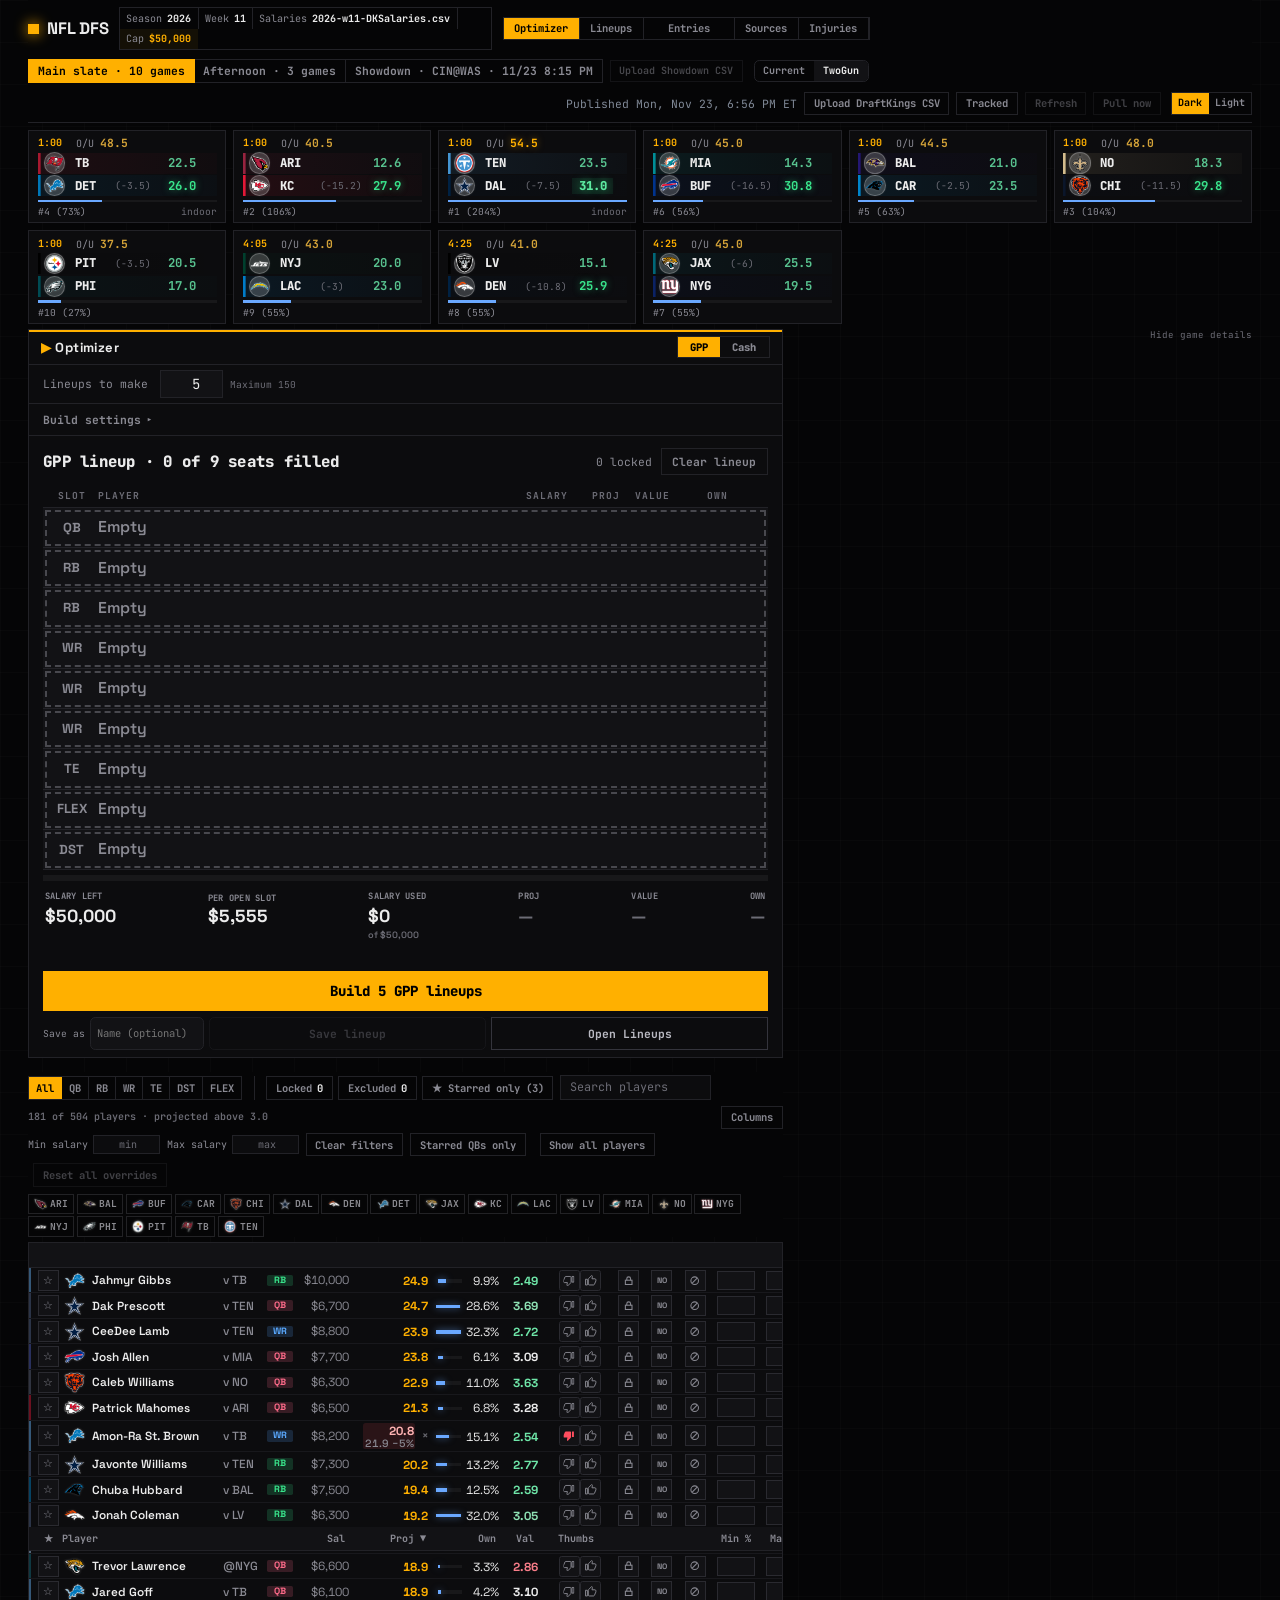
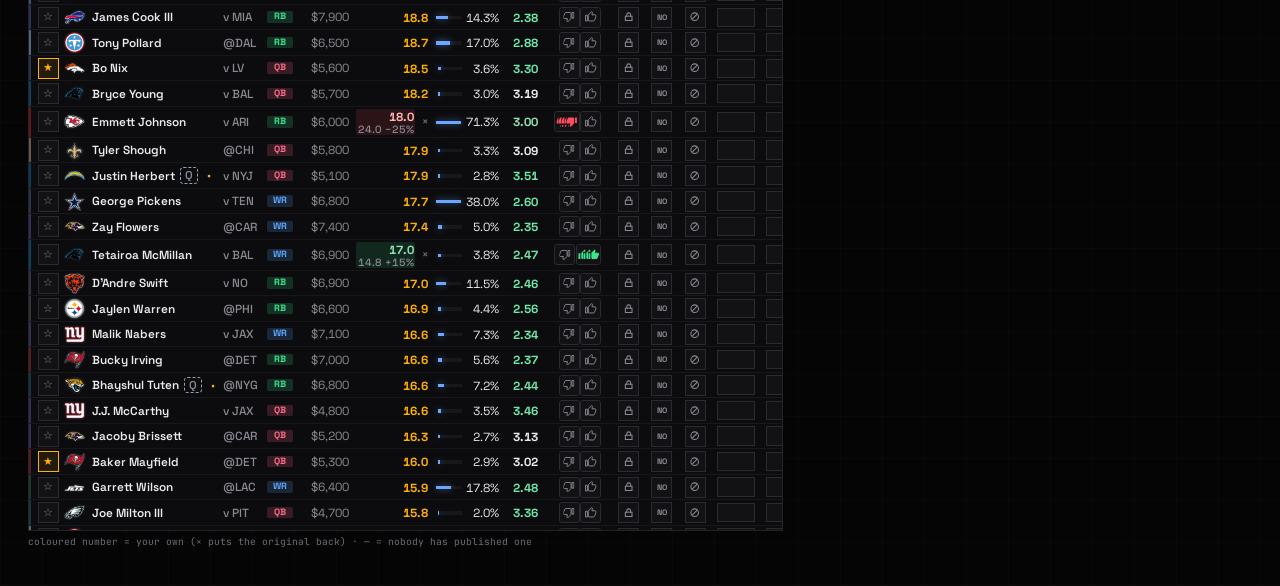
==== commit cc867231: "publish 2026-11-23T23:56:48.819Z" ====
--- a/index.html
+++ b/index.html
@@ -14,6 +14,8 @@
   <link rel="stylesheet" href="look/theme-light.css" />
   <link rel="stylesheet" href="look/look.css" />
   <link rel="stylesheet" href="look/rules.css" />
+  <link rel="stylesheet" href="entries.css" />
+  <link rel="stylesheet" href="optimizer-rows.css" />
   <script>
     // Dark mode is the default (2026-09-27 brief): set <html data-theme> before first paint so the
     // page never flashes light-then-dark. A saved choice in localStorage ("nfldfs-theme": "light" or
--- a/style.css
+++ b/style.css
@@ -13,17 +13,17 @@
    (the app's existing --accent token, used for buttons/active states so white button text keeps
    working — gold was reserved for headline/CPT accents only, not solid button fills). */
 :root {
-  --sp-1: 4px;
-  --sp-2: 8px;
-  --sp-3: 12px;
-  --sp-4: 16px;
-  --sp-5: 24px;
-  --sp-6: 32px;
-
-  --fs-sm: 13px;
-  --fs-base: 15px;
-  --fs-md: 16px;
-  --fs-lg: 22px;
+  --sp-1: 0.25rem;
+  --sp-2: 0.5rem;
+  --sp-3: 0.75rem;
+  --sp-4: 1rem;
+  --sp-5: 1.5rem;
+  --sp-6: 2rem;
+
+  --fs-sm: 0.8125rem;
+  --fs-base: 0.9375rem;
+  --fs-md: 1rem;
+  --fs-lg: 1.375rem;
 
   --row-fill-a: 85%; /* Team rows round 6: the lineup rows' one flat fill opacity (team-palette.js ROW_FILL pins it) */
 
@@ -201,6 +201,10 @@
 
 * { box-sizing: border-box; }
 
+/* G71: every size is rem off this root, which grows with the window between 14px and 22px (16px at 1920, 21.33px at 2560), so a wider screen shows the 1920 page scaled up; a phone pins it at 16px. */
+html { font-size: clamp(14px, 0.8333vw, 22px); }
+@media (max-width: 899px) { html { font-size: 16px; } }
+
 html, body {
   margin: 0;
   padding: 0;
@@ -208,8 +212,8 @@
   background: var(--bg);
   color: var(--text);
   font-family: -apple-system, "Segoe UI", Roboto, Arial, sans-serif;
-  font-size: var(--fs-base);
-}
+}
+body { font-size: var(--fs-base); }
 
 /* ---------- Header ---------- */
 .header {
@@ -217,7 +221,7 @@
   background: var(--bg-elevated);
   border-bottom: 1px solid var(--border);
   /* Side padding grows on wide screens so the header's contents line up with the width-capped .main. */
-  padding: var(--sp-3) max(var(--sp-5), calc((100% - 1560px) / 2 + var(--sp-5)));
+  padding: var(--sp-3) max(var(--sp-5), calc((100% - 97.5rem) / 2 + var(--sp-5)));
 }
 
 /* Wraps (👁 Sources fix 1): where the Sources button makes the row too wide, the action buttons drop to their own line as a group,
@@ -251,8 +255,8 @@
   letter-spacing: 0.06em;
   color: color-mix(in srgb, var(--danger) 80%, var(--text)); /* toward the text colour: lighter on the dark theme, darker on the light one (👁 contrast finding 2026-10-17) */
   border: 1px solid var(--danger);
-  border-radius: 4px;
-  padding: 2px 8px;
+  border-radius: 0.25rem;
+  padding: 0.125rem 0.5rem;
   margin-right: var(--sp-2);
 }
 
@@ -268,7 +272,7 @@
   background: var(--accent);
   color: #ffffff;
   padding: var(--sp-2) var(--sp-4);
-  border-radius: 6px;
+  border-radius: 0.375rem;
   font-size: var(--fs-base);
   font-weight: 600;
   white-space: nowrap;
@@ -281,8 +285,8 @@
   white-space: nowrap;
 }
 /* Pull now with its "Last pull ...: ok" line under it in small type, so the line takes no width from the header's left group. */
-.pull-group { display: inline-flex; flex-direction: column; align-items: center; gap: 1px; }
-.pull-group .upload-info { font-size: 10.5px; line-height: 1.1; width: 0; display: flex; justify-content: center; white-space: nowrap; } /* centred under the button, adding nothing to the header's width */
+.pull-group { display: inline-flex; flex-direction: column; align-items: center; gap: 0.0625rem; }
+.pull-group .upload-info { font-size: 0.6563rem; line-height: 1.1; width: 0; display: flex; justify-content: center; white-space: nowrap; } /* centred under the button, adding nothing to the header's width */
 .pull-group .upload-info:empty { display: none; }
 
 .refresh-btn,
@@ -292,7 +296,7 @@
   color: var(--text);
   border: 1px solid var(--border);
   padding: var(--sp-2) var(--sp-4);
-  border-radius: 6px;
+  border-radius: 0.375rem;
   font-size: var(--fs-base);
   font-weight: 600;
   white-space: nowrap;
@@ -309,10 +313,10 @@
   background: var(--bg-elevated-2);
   color: var(--text);
   border: 1px solid var(--border);
-  border-radius: 6px;
+  border-radius: 0.375rem;
   padding: var(--sp-2) var(--sp-3);
   font-size: var(--fs-base);
-  width: 40px;
+  width: 2.5rem;
   text-align: center;
 }
 .theme-toggle-btn:hover { border-color: var(--accent); }
@@ -333,8 +337,8 @@
 }
 .pill {
   display: inline-block;
-  border-radius: 999px;
-  padding: 3px 10px;
+  border-radius: 62.4375rem;
+  padding: 0.1875rem 0.625rem;
   font-size: var(--fs-sm);
 }
 .pill-warning {
@@ -344,7 +348,7 @@
 }
 /* The source pills fold into one summary chip (header.js renderPills). */
 .pills-summary { padding: 0; background: var(--bg-elevated-2); color: var(--text-muted); border-color: var(--border); }
-.pills-toggle { background: none; border: 0; color: inherit; font: inherit; padding: 3px 10px; cursor: pointer; }
+.pills-toggle { background: none; border: 0; color: inherit; font: inherit; padding: 0.1875rem 0.625rem; cursor: pointer; }
 .pills-toggle::after { content: " \25B8"; }
 .pills-toggle[aria-expanded="true"]::after { content: " \25BE"; }
 .pills-list:not(.open) > .pill:not(.pills-summary) { display: none; }
@@ -354,13 +358,13 @@
    TwoGun board uses the amber .pill-warning. */
 .tg-mode { display: flex; align-items: center; gap: var(--sp-2); white-space: nowrap; }
 .tg-mode[hidden] { display: none; }
-.tg-mode-switch { display: inline-flex; border: 1px solid var(--border); border-radius: 6px; overflow: hidden; }
+.tg-mode-switch { display: inline-flex; border: 1px solid var(--border); border-radius: 0.375rem; overflow: hidden; }
 .tg-mode-btn {
   cursor: pointer;
   background: var(--bg-elevated-2);
   color: var(--text-muted);
   border: 0;
-  padding: 4px 10px;
+  padding: 0.25rem 0.625rem;
   font-size: var(--fs-sm);
   font-weight: 600;
 }
@@ -375,12 +379,12 @@
 .main {
   width: 100%;
   padding: var(--sp-4) var(--sp-5);
-  max-width: min(100vw, 1560px);
+  max-width: min(100vw, 97.5rem);
   margin: 0 auto;
 }
 
 .status {
-  min-height: 18px;
+  min-height: 1.125rem;
   margin-bottom: var(--sp-2);
   color: var(--text-muted);
   font-size: var(--fs-sm);
@@ -419,7 +423,7 @@
 .scroll-panel {
   overflow: auto;
   border: 1px solid var(--border);
-  border-radius: 8px;
+  border-radius: 0.5rem;
 }
 
 /* ---------- Expand / Minimize on the player tables (public/js/expand.js) ----------
@@ -439,11 +443,11 @@
   cursor: pointer;
   background: var(--bg-elevated-2);
   border: 1px solid var(--border);
-  border-radius: 6px;
+  border-radius: 0.375rem;
   color: var(--text-muted);
   font-size: var(--fs-sm);
   font-weight: 600;
-  padding: 3px var(--sp-3);
+  padding: 0.1875rem var(--sp-3);
 }
 .expand-btn:hover { color: var(--text); }
 body.table-expanded { overflow: hidden; }
@@ -454,7 +458,7 @@
   right: 0;
   z-index: 1000;
   box-sizing: border-box;
-  height: 48px;
+  height: 3rem;
   max-width: none;
   margin: 0;
   padding: 0 var(--sp-3);
@@ -463,10 +467,10 @@
   border-bottom: 1px solid var(--border);
 }
 .expand-bar.is-expanded .expand-title { display: inline; }
-.expand-bar.is-expanded .expand-btn { padding: 6px var(--sp-4); color: var(--text); }
+.expand-bar.is-expanded .expand-btn { padding: 0.375rem var(--sp-4); color: var(--text); }
 .scroll-panel.is-expanded {
   position: fixed;
-  top: 48px;
+  top: 3rem;
   left: 0;
   right: 0;
   bottom: 0;
@@ -482,7 +486,7 @@
   overscroll-behavior: contain;
 }
 @media (max-width: 700px) {
-  .expand-btn { padding: 6px var(--sp-3); }
+  .expand-btn { padding: 0.375rem var(--sp-3); }
 
   /* Phone page width (Adam 2026-10-10): the page must be exactly the screen wide, never zoomed out. The header
      row and the tabs wrap, and the game strip becomes one sideways-scrolling row inside its own box. */
@@ -516,16 +520,16 @@
    scrollbar on the dark page). Wrap is the fallback, not the plan, for anything narrower. */
 #team-chips {
   flex-wrap: wrap;
-  gap: 3px;
-}
-#team-chips .team-chip { flex: 0 0 auto; padding: 3px 6px; }
+  gap: 0.1875rem;
+}
+#team-chips .team-chip { flex: 0 0 auto; padding: 0.1875rem 0.375rem; }
 .chip {
   cursor: pointer;
   border: 1px solid var(--border);
   background: var(--bg-elevated);
   color: var(--text-muted);
-  border-radius: 999px;
-  padding: 4px 12px;
+  border-radius: 62.4375rem;
+  padding: 0.25rem 0.75rem;
   font-size: var(--fs-sm);
   font-weight: 600;
 }
@@ -547,7 +551,7 @@
 .team-chip.active {
   filter: saturate(1);
   border-color: transparent;
-  box-shadow: 0 0 0 2px #ffffff, 0 0 0 4px #14161a;
+  box-shadow: 0 0 0 2px #ffffff, 0 0 0 0.25rem #14161a;
 }
 
 .filter-summary-row { color: var(--text-muted); font-size: var(--fs-sm); }
@@ -574,22 +578,22 @@
   background: var(--bg-elevated);
   border: 1px solid var(--border);
   color: var(--text);
-  border-radius: 6px;
-  padding: 4px 8px;
+  border-radius: 0.375rem;
+  padding: 0.25rem 0.5rem;
   font-size: var(--fs-base);
 }
-.filter-search input { width: 150px; } /* A1: the search box is 150px wide */
+.filter-search input { width: 9.375rem; } /* A1: the search box is 150px wide */
 .filter-salary { display: flex; align-items: center; gap: var(--sp-1); color: var(--text-muted); font-size: var(--fs-sm); }
-.opt-p .pos-mini { font-size: 11px; font-weight: 600; line-height: 15px; padding: 0 4px; border: 1px solid var(--border); border-radius: 4px; color: var(--text-muted); }
-.filter-salary input { width: 90px; }
+.opt-p .pos-mini { font-size: 0.6875rem; font-weight: 600; line-height: 0.9375rem; padding: 0 0.25rem; border: 1px solid var(--border); border-radius: 0.25rem; color: var(--text-muted); }
+.filter-salary input { width: 5.625rem; }
 
 .reset-btn {
   cursor: pointer;
   background: none;
   border: 1px solid var(--danger);
   color: color-mix(in srgb, var(--danger) 80%, var(--text)); /* toward the text colour: lighter on the dark theme, darker on the light one (👁 contrast finding 2026-10-17) */
-  border-radius: 6px;
-  padding: 4px 10px;
+  border-radius: 0.375rem;
+  padding: 0.25rem 0.625rem;
   font-size: var(--fs-sm);
   font-weight: 600;
   margin-left: auto;
@@ -608,7 +612,7 @@
 /* ---------- Rankings table ---------- */
 .table-wrap {
   width: 100%;
-  max-width: 1250px;
+  max-width: 78.125rem;
   margin-left: auto;
   margin-right: auto;
   /* max-height is set inline by app.js's adjustScrollPanels() (see .scroll-panel above). */
@@ -622,13 +626,13 @@
 /* (The Showdown Optimizer's pool is the classic pool since 2026-11-13: its table, head, cells and rows are drawn by public/look/look.css.) */
 
 .player-cell { display: flex; align-items: center; gap: var(--sp-2); }
-.player-logo { border-radius: 4px; display: block; }
+.player-logo { width: 1.25rem; height: 1.25rem; border-radius: 0.25rem; display: block; } /* G71: was the img's width="20" attribute */
 .player-name { font-weight: 600; }
 .team-chip-mini {
   font-size: var(--fs-sm);
   font-weight: 700;
-  border-radius: 4px;
-  padding: 1px 6px;
+  border-radius: 0.25rem;
+  padding: 0.0625rem 0.375rem;
   text-shadow: 0 1px 1px rgba(0, 0, 0, 0.45);
 }
 
@@ -642,17 +646,17 @@
 .star-btn.active { color: var(--amber); }
 .star-btn:disabled { cursor: default; opacity: 0.4; }
 
-.editable-cell { position: relative; display: flex; align-items: center; gap: 4px; cursor: text; }
+.editable-cell { position: relative; display: flex; align-items: center; gap: 0.25rem; cursor: text; }
 .cell-value { min-width: 2ch; }
 .cell-edit-wrap { position: relative; display: inline-flex; }
 .cell-edit-input {
-  width: 58px;
+  width: 3.625rem;
   box-sizing: border-box;
   background: var(--bg-elevated-2);
   border: 1px solid var(--accent);
   color: var(--text);
-  border-radius: 4px;
-  padding: 1px 4px;
+  border-radius: 0.25rem;
+  padding: 0.0625rem 0.25rem;
   font: inherit; /* the table's own size, so the row keeps its 30px (26px on short screens) while editing */
   line-height: 1.2;
 }
@@ -666,12 +670,12 @@
   top: 100%;
   right: 0;
   z-index: 3;
-  margin-top: 2px;
+  margin-top: 0.125rem;
   background: var(--bg-elevated-2);
   border: 1px solid var(--danger);
   color: color-mix(in srgb, var(--danger) 80%, var(--text)); /* toward the text colour: lighter on the dark theme, darker on the light one (👁 contrast finding 2026-10-17) */
-  border-radius: 4px;
-  padding: 2px 6px;
+  border-radius: 0.25rem;
+  padding: 0.125rem 0.375rem;
   font-size: var(--fs-sm);
   white-space: nowrap;
 }
@@ -682,21 +686,21 @@
   top: 100%;
   right: 0;
   z-index: 3;
-  margin-top: 2px;
+  margin-top: 0.125rem;
   background: var(--bg-elevated-2);
   border: 1px solid var(--border);
   color: var(--text-dim);
-  border-radius: 4px;
-  padding: 1px 6px;
+  border-radius: 0.25rem;
+  padding: 0.0625rem 0.375rem;
   font-size: var(--fs-sm);
   white-space: nowrap;
   pointer-events: none;
 }
 /* The last row of a table has nothing under it to show the hint on (it was clipped), so the hint opens above the cell there. */
-tr:last-child .cell-edit-hint, tr:last-child .cell-edit-error { top: auto; bottom: 100%; margin-top: 0; margin-bottom: 2px; } /* round 4 item 13: the message and `Not saved` of the last row, or of a row alone, open upward too */
-.row-flag-marker { font-size: var(--fs-sm); margin-left: 1px; color: var(--amber); cursor: default; }
-
-.grade-cell { padding: 1px 5px; border-radius: 3px; }
+tr:last-child .cell-edit-hint, tr:last-child .cell-edit-error { top: auto; bottom: 100%; margin-top: 0; margin-bottom: 0.125rem; } /* round 4 item 13: the message and `Not saved` of the last row, or of a row alone, open upward too */
+.row-flag-marker { font-size: var(--fs-sm); margin-left: 0.0625rem; color: var(--amber); cursor: default; }
+
+.grade-cell { padding: 0.0625rem 0.3125rem; border-radius: 0.1875rem; }
 .grade-v1 { background: var(--grade-v1-bg); color: var(--grade-v1); font-weight: 700; }
 .grade-v2 { background: var(--grade-v2-bg); color: var(--text); }
 .grade-v3 { color: var(--text); }
@@ -708,18 +712,18 @@
 
 .status-badge {
   display: inline-block;
-  border-radius: 4px;
-  padding: 1px 6px;
+  border-radius: 0.25rem;
+  padding: 0.0625rem 0.375rem;
   font-size: var(--fs-sm);
   font-weight: 700;
-  margin-right: 4px;
+  margin-right: 0.25rem;
 }
 .status-out { background: rgba(var(--danger-rgb), 0.18); color: var(--status-out); }
 .status-doubtful, .status-questionable { background: rgba(var(--amber-rgb), 0.18); color: var(--status-amber); }
 .status-ir, .status-other { background: rgba(var(--status-grey-rgb), 0.18); color: var(--status-grey); }
 /* A listed-out player brought back by a typed projection (flag "revived"): muted, not the out colour; the reason is its hover. */
-.status-flag { background: none; border: 1px dashed var(--status-grey); padding: 0 5px; color: var(--text-dim); cursor: default; font-weight: 600; }
-.status-revived { background: none; border: 1px dashed var(--status-grey); padding: 0 5px; color: var(--text-dim); cursor: default; }
+.status-flag { background: none; border: 1px dashed var(--status-grey); padding: 0 0.3125rem; color: var(--text-dim); cursor: default; font-weight: 600; }
+.status-revived { background: none; border: 1px dashed var(--status-grey); padding: 0 0.3125rem; color: var(--text-dim); cursor: default; }
 /* A number Adam typed on a man he marked Out (D45): kept and shown, struck through because it is not used while he is Out (bump-control.js UNUSED_TITLE). */
 .proj-unused { text-decoration: line-through; color: var(--text-dim); }
 
@@ -727,15 +731,15 @@
    player ruled out after TwoGun's board, or one TwoGun calls OUT, on every main-slate list (table.js outTagHtml). */
 .out-tag {
   display: inline-block;
-  margin-left: 4px;
-  padding: 0 5px;
-  border-radius: 4px;
+  margin-left: 0.25rem;
+  padding: 0 0.3125rem;
+  border-radius: 0.25rem;
   background: var(--status-out);
   color: #ffffff;
-  font-size: 12px;
+  font-size: 0.75rem;
   font-weight: 800;
   letter-spacing: 0.04em;
-  line-height: 16px;
+  line-height: 1rem;
   vertical-align: middle;
   cursor: default;
 }
@@ -743,27 +747,27 @@
 /* Adam 2026-11-12: his In / Out / Auto on the status badge (status-switch.js). The button is the badge itself, no bigger; a click cycles it.
    Auto with no badge is a faint ring that shows on the row's hover. His own IN and OUT are solid pills with a pale inner ring, so they
    read apart from a source's badge. The Sources page's Player status card is a short table that scrolls past about eight men. */
-.st-sw { display: inline-flex; align-items: center; flex-shrink: 0; padding: 0; margin: 0; border: 0; background: none; color: inherit; font: inherit; cursor: pointer; border-radius: 4px; line-height: 1; }
+.st-sw { display: inline-flex; align-items: center; flex-shrink: 0; padding: 0; margin: 0; border: 0; background: none; color: inherit; font: inherit; cursor: pointer; border-radius: 0.25rem; line-height: 1; }
 .st-sw:focus-visible { outline: 2px solid var(--accent); outline-offset: 1px; }
 .st-sw > :is(.status-badge, .out-tag) { margin: 0; cursor: pointer; }
 .st-sw:hover > :is(.status-badge, .out-tag, .st-pill) { box-shadow: 0 0 0 1px var(--accent); }
-.st-ghost { display: inline-flex; align-items: center; justify-content: center; height: 18px; min-width: 18px; color: var(--text-dim); font-size: 11px; opacity: 0; }
+.st-ghost { display: inline-flex; align-items: center; justify-content: center; height: 1.125rem; min-width: 1.125rem; color: var(--text-dim); font-size: 0.6875rem; opacity: 0; }
 tr:hover .st-ghost, .st-sw:focus-visible .st-ghost { opacity: 0.8; }
-.st-pill { display: inline-flex; align-items: center; justify-content: center; height: 18px; padding: 0 5px; border-radius: 4px; color: #ffffff; font-size: 11px; font-weight: 800; letter-spacing: 0.04em; box-shadow: inset 0 0 0 1px rgba(255, 255, 255, 0.55); }
+.st-pill { display: inline-flex; align-items: center; justify-content: center; height: 1.125rem; padding: 0 0.3125rem; border-radius: 0.25rem; color: #ffffff; font-size: 0.6875rem; font-weight: 800; letter-spacing: 0.04em; box-shadow: inset 0 0 0 1px rgba(255, 255, 255, 0.55); }
 .st-pill-out { background: var(--status-out); }
 .st-pill-in { background: var(--success); }
-@media (max-width: 900px) { .nl #tbody td.pl .l1 > .st-sw { position: absolute; left: 0; top: 18px; } .nl #tbody td.pl .l1 > .st-sw > * { font-size: 9.5px; height: 12px; min-width: 0; padding: 0 3px; } }
+@media (max-width: 900px) { .nl #tbody td.pl .l1 > .st-sw { position: absolute; left: 0; top: 1.125rem; } .nl #tbody td.pl .l1 > .st-sw > * { font-size: 0.5938rem; height: 0.75rem; min-width: 0; padding: 0 0.1875rem; } }
 .sources-panel:not([hidden]) .sp-status-host { display: contents; }
 .sources-panel:not([hidden]) .sp-status { order: 3; grid-column: 1 / -1; }
-.sp-status .st-scroll { max-height: 280px; overflow-y: auto; }
+.sp-status .st-scroll { max-height: 17.5rem; overflow-y: auto; }
 .st-table { width: 100%; border-collapse: collapse; font-size: var(--fs-sm); }
-.st-table th { position: sticky; top: 0; background: var(--bg-elevated); text-align: left; padding: 5px 12px; font-size: 11.5px; text-transform: uppercase; letter-spacing: 0.8px; color: var(--text-muted); font-weight: 600; border-bottom: 1px solid var(--border); white-space: nowrap; }
-.st-table td { padding: 3px 12px; height: 30px; border-bottom: 1px solid var(--border); white-space: nowrap; }
+.st-table th { position: sticky; top: 0; background: var(--bg-elevated); text-align: left; padding: 0.3125rem 0.75rem; font-size: 0.7188rem; text-transform: uppercase; letter-spacing: 0.05rem; color: var(--text-muted); font-weight: 600; border-bottom: 1px solid var(--border); white-space: nowrap; }
+.st-table td { padding: 0.1875rem 0.75rem; height: 1.875rem; border-bottom: 1px solid var(--border); white-space: nowrap; }
 .st-table tr:last-child td { border-bottom: 0; }
-.st-table :is(th, td):first-child { padding-left: 18px; }
+.st-table :is(th, td):first-child { padding-left: 1.125rem; }
 .st-table td.st-c-name { font-weight: 600; color: var(--text); width: 30%; }
 .st-table td.st-c-src { color: var(--text-muted); width: 30%; }
-.st-table .sp-seg-btn { padding: 2px 10px; }
+.st-table .sp-seg-btn { padding: 0.125rem 0.625rem; }
 .st-counts { font-weight: 700; }
 .st-counts-out { color: var(--status-out); }
 .st-counts-in { color: var(--success); }
@@ -773,14 +777,14 @@
 .inj-table .inj-c-src { color: var(--text-muted); }
 .inj-table .inj-c-proj { font-variant-numeric: tabular-nums; }
 .inj-table .inj-missing { color: var(--status-out); font-weight: 600; }
-.inj-search { background: var(--bg-elevated); color: var(--text); border: 1px solid var(--border); border-radius: 6px; padding: 4px 10px; width: 240px; font-size: var(--fs-sm); }
+.inj-search { background: var(--bg-elevated); color: var(--text); border: 1px solid var(--border); border-radius: 0.375rem; padding: 0.25rem 0.625rem; width: 15rem; font-size: var(--fs-sm); }
 .inj-search:focus { outline: none; border-color: var(--accent); }
-.sp-status .st-none { padding: 8px 18px; }
+.sp-status .st-none { padding: 0.5rem 1.125rem; }
 
 /* The classic pool's extra columns (round 5, C9 and C17: what the ranked list had, offered through the Columns list): TwoGun's Med, Nuke, 3x% and 4x% (table.js TG_COLUMNS) on a TwoGun board, Pos and Tags.
    Numbers right-align like every figure; a Tags cell holds a pill or two (the reasons are hover-only, .tag-reason below). */
-.lineup-pool-table th.tg-col, .lineup-pool-table td.tg-col { padding-left: 6px; padding-right: 6px; }
-.lineup-pool-table th .sort-arrow { font-size: 9px; }
+.lineup-pool-table th.tg-col, .lineup-pool-table td.tg-col { padding-left: 0.375rem; padding-right: 0.375rem; }
+.lineup-pool-table th .sort-arrow { font-size: 0.5625rem; }
 .lineup-pool-table td.tags-cell { line-height: 1.6; }
 /* A15 (round 5): the table always fits its wrapper, whatever columns are ticked and however long a tag is, so the page never scrolls sideways (1760px and wider, where the pool has no margin to spare). The
    cells that can hold long text wrap instead of widening the column: the matchup line under a name, the tags (a pill wraps inside its own box and is never cut). The name
@@ -789,13 +793,13 @@
 .lineup-pool-table td.lp-name .lp-l1 { white-space: nowrap; flex-wrap: nowrap; max-width: var(--lp-name-max, 100%); } /* one line, never wrapped */
 .lineup-pool-table td.lp-name .lp-l1 .player-name { min-width: 0; overflow: hidden; text-overflow: ellipsis; }
 .lineup-pool-table .lp-l2 .meta-pill { white-space: normal; }
-.lineup-pool-table td.tags-cell { white-space: normal; max-width: 200px; }
+.lineup-pool-table td.tags-cell { white-space: normal; max-width: 12.5rem; }
 .lineup-pool-table td.tags-cell .tag-item { max-width: 100%; }
-.lineup-pool-table td.tags-cell .tag-pill { white-space: normal; overflow-wrap: break-word; max-width: 100%; line-height: 1.25; padding: 2px 5px; } /* wraps at its spaces, so the column is never narrower than the longest word */
+.lineup-pool-table td.tags-cell .tag-pill { white-space: normal; overflow-wrap: break-word; max-width: 100%; line-height: 1.25; padding: 0.125rem 0.3125rem; } /* wraps at its spaces, so the column is never narrower than the longest word */
 .lineup-pool-table .opt-input.lineup-min-input, .lineup-pool-table .opt-input.lineup-max-input { width: 3.2em; } /* "33.5" fits at 14px; two boxes a row give back the room the extra columns need */
 /* The Player cell never clips the red OUT tag or the team chip (visual QA V1): every item keeps its size and only the
    name shrinks, with an ellipsis (its full text on hover). */
-.player-cell:has(.out-tag) { gap: 4px; min-width: 0; }
+.player-cell:has(.out-tag) { gap: 0.25rem; min-width: 0; }
 .player-cell:has(.out-tag) > * { flex-shrink: 0; }
 .player-cell:has(.out-tag) > .player-name {
   flex: 0 1 auto;
@@ -813,9 +817,9 @@
   background: none;
   border: none;
   color: var(--text-dim);
-  font-size: 14px;
+  font-size: 0.875rem;
   line-height: 1;
-  padding: 0 1px;
+  padding: 0 0.0625rem;
   opacity: 0.7;
 }
 .reset-icon:hover, .reset-icon:focus-visible { color: var(--text); opacity: 1; }
@@ -823,21 +827,21 @@
    up with the others in its column. */
 .editable-cell .reset-icon {
   position: absolute;
-  right: -10px;
+  right: -0.625rem;
   top: 50%;
   transform: translateY(-50%);
-  width: 10px;
+  width: 0.625rem;
   text-align: center;
 }
 
 .tag-pill {
   display: inline-block;
   vertical-align: middle;
-  border-radius: 4px;
-  padding: 2px 7px;
+  border-radius: 0.25rem;
+  padding: 0.125rem 0.4375rem;
   font-size: var(--fs-sm);
   font-weight: 700;
-  margin: 2px 4px 2px 0;
+  margin: 0.125rem 0.25rem 0.125rem 0;
   white-space: nowrap;
 }
 /* Same translucent tint tokens the grade cells use (--grade-v5-bg/--grade-v1-bg), not a separate
@@ -860,7 +864,7 @@
   color: var(--text-muted);
   background: var(--bg-elevated);
   border: 1px solid var(--border);
-  border-radius: 8px;
+  border-radius: 0.5rem;
 }
 
 /* ---------- Projections / Ownership tabs ---------- */
@@ -875,7 +879,7 @@
 .paste-box {
   background: var(--bg-elevated);
   border: 1px solid var(--border);
-  border-radius: 8px;
+  border-radius: 0.5rem;
   padding: var(--sp-3);
   margin-bottom: var(--sp-4);
 }
@@ -889,14 +893,14 @@
   background: var(--bg-elevated-2);
   border: 1px solid var(--border);
   color: var(--text);
-  border-radius: 6px;
+  border-radius: 0.375rem;
   padding: var(--sp-2);
   font-family: monospace;
   font-size: var(--fs-sm);
 }
 .paste-result { font-size: var(--fs-sm); color: var(--text-muted); margin-top: var(--sp-2); }
 
-.tab-table-wrap { width: 100%; max-height: calc(100vh - 420px); }
+.tab-table-wrap { width: 100%; max-height: calc(100vh - 26.25rem); }
 .source-value-table { width: 100%; border-collapse: collapse; font-size: var(--fs-sm); }
 .source-value-table th, .source-value-table td {
   padding: var(--sp-1) var(--sp-2);
@@ -928,14 +932,14 @@
    holds, the table fills the page and the long headers wrap (Adam 2026-10-18, round 4). */
 .tab-table-wrap:not(.is-expanded):has(> .source-value-table.sv-classic) { width: fit-content; max-width: 100%; } /* not while expanded: the full-screen panel is 100% wide (D80, 🔵 round 5) */
 .source-value-table.sv-classic { width: auto; }
-#ownership-panel .source-value-table.sv-classic th, #ownership-panel .source-value-table.sv-classic td { padding-left: 4px; padding-right: 4px; }
+#ownership-panel .source-value-table.sv-classic th, #ownership-panel .source-value-table.sv-classic td { padding-left: 0.25rem; padding-right: 0.25rem; }
 /* D80 round 6: one width for every source column of Projected Ownership (was a width per source: 104, 137, 139, 134, 134px), so a new source needs no new rule.
    Five sources at 130px keep the table inside the 1286px a 1366 screen holds; the two longest headers ("RotoWire projected roster %", "Footballguys percent rostered") may take a third line. */
-#ownership-panel .source-value-table.sv-classic th[data-col^="src:"] { width: 130px; }
+#ownership-panel .source-value-table.sv-classic th[data-col^="src:"] { width: 8.125rem; }
 /* Quoted coverage (the last column) starts 14px in, so the right-aligned "—" of the last source is not read as part of "100%" (round 6). */
-#ownership-panel .source-value-table.sv-classic th:last-child, #ownership-panel .source-value-table.sv-classic td:last-child { padding-left: 14px; }
+#ownership-panel .source-value-table.sv-classic th:last-child, #ownership-panel .source-value-table.sv-classic td:last-child { padding-left: 0.875rem; }
 /* The sort arrow on these two tables is the same 9px span as on Rankings; an unsorted header keeps its width, hidden, so a sort click moves no column (round 6). */
-.source-value-table th .sort-arrow { font-size: 9px; }
+.source-value-table th .sort-arrow { font-size: 0.5625rem; }
 .sort-arrow.is-idle { visibility: hidden; }
 /* The Expand bar sits in the same group as the table, so its right edge follows the table's right edge, as on Rankings (round 6). */
 .tab-table-group { width: fit-content; max-width: 100%; }
@@ -944,7 +948,6 @@
 /* Left column (slots, salary bar, controls) is a fixed width so the right column (the rankings rows,
    reused read-only) gets the rest of the 1440px viewport instead of a cramped fixed panel. */
 .lineup-layout { display: flex; gap: var(--sp-5); align-items: flex-start; }
-.lineup-left { flex: 0 0 460px; max-width: 460px; }
 .lineup-right { flex: 1; min-width: 0; }
 .lineup-right-title { margin: 0 0 var(--sp-2); font-size: var(--fs-md); color: var(--text-muted); }
 .lineup-pos-chips { margin-bottom: var(--sp-2); }
@@ -980,7 +983,7 @@
 #lineup-mount { display: block; }
 /* The notice (build-notice.js) is a layer of the sticky stack: it sits under the filter bar (--filterbar-bar-h, the bar alone) and the table head and the lineup band sit under both (--filterbar-h = bar + notice,
    kept by app.js and showdown/view.js), so it never covers either. It has no outer margin, so its height is the room it takes. */
-.build-notice { position: sticky; top: var(--filterbar-bar-h, 0px); z-index: 9; display: flex; align-items: center; flex-wrap: wrap; gap: var(--sp-1) var(--sp-3); padding: var(--sp-1) var(--sp-3); margin: 0; border: 1px solid var(--accent); border-radius: 0 0 6px 6px; background: var(--bg-elevated); color: var(--text); font-size: var(--fs-sm); font-weight: 600; box-shadow: 0 6px 14px -8px rgba(0, 0, 0, 0.45); }
+.build-notice { position: sticky; top: var(--filterbar-bar-h, 0px); z-index: 9; display: flex; align-items: center; flex-wrap: wrap; gap: var(--sp-1) var(--sp-3); padding: var(--sp-1) var(--sp-3); margin: 0; border: 1px solid var(--accent); border-radius: 0 0 0.375rem 0.375rem; background: var(--bg-elevated); color: var(--text); font-size: var(--fs-sm); font-weight: 600; box-shadow: 0 0.375rem 0.875rem -0.5rem rgba(0, 0, 0, 0.45); }
 .build-notice[hidden] { display: none; }
 .build-notice .link-btn { font-size: var(--fs-sm); }
 .build-notice-sub { color: var(--text-muted); font-weight: 500; }
@@ -993,13 +996,13 @@
 .opt-done { display: inline-flex; align-items: center; gap: var(--sp-2); color: var(--text); font-size: var(--fs-sm); font-weight: 600; }
 
 .lineup-controls { display: flex; flex-wrap: wrap; align-items: flex-end; gap: var(--sp-3); margin-bottom: var(--sp-3); }
-.lineup-control { display: flex; flex-direction: column; gap: 2px; font-size: var(--fs-sm); color: var(--text-muted); }
+.lineup-control { display: flex; flex-direction: column; gap: 0.125rem; font-size: var(--fs-sm); color: var(--text-muted); }
 .lineup-control select {
   background: var(--bg-elevated);
   border: 1px solid var(--border);
   color: var(--text);
-  border-radius: 6px;
-  padding: 4px 8px;
+  border-radius: 0.375rem;
+  padding: 0.25rem 0.5rem;
   font-size: var(--fs-base);
 }
 .lineup-build-btn {
@@ -1007,8 +1010,8 @@
   background: var(--accent);
   color: #ffffff;
   border: none;
-  border-radius: 6px;
-  padding: 6px 18px;
+  border-radius: 0.375rem;
+  padding: 0.375rem 1.125rem;
   font-weight: 600;
   font-size: var(--fs-base);
 }
@@ -1019,8 +1022,8 @@
   background: none;
   border: 1px solid var(--danger);
   color: color-mix(in srgb, var(--danger) 80%, var(--text)); /* toward the text colour: lighter on the dark theme, darker on the light one (👁 contrast finding 2026-10-17) */
-  border-radius: 6px;
-  padding: 6px 14px;
+  border-radius: 0.375rem;
+  padding: 0.375rem 0.875rem;
   font-weight: 600;
   font-size: var(--fs-base);
 }
@@ -1033,13 +1036,13 @@
   gap: var(--sp-3);
   background: var(--bg-elevated);
   border: 1px solid var(--border);
-  border-radius: 6px;
+  border-radius: 0.375rem;
   padding: var(--sp-2) var(--sp-3);
 }
-.lineup-slot-label { width: 44px; flex: 0 0 44px; font-weight: 700; color: var(--text-muted); }
+.lineup-slot-label { width: 2.75rem; flex: 0 0 2.75rem; font-weight: 700; color: var(--text-muted); }
 .lineup-slot-player { flex: 1; min-width: 0; display: flex; align-items: center; gap: var(--sp-2); color: var(--text); }
 .lineup-slot-player.lineup-slot-empty { color: var(--text-dim); font-style: italic; }
-.lineup-slot-hint { font-size: 11px; font-style: normal; } /* how to fill an empty seat (walkthrough friction) */
+.lineup-slot-hint { font-size: 0.6875rem; font-style: normal; } /* how to fill an empty seat (walkthrough friction) */
 .lineup-slot-player.lineup-slot-missing { color: var(--danger); font-style: italic; }
 
 /* ---------- Showdown meter strip (Adam 2026-10-18; public/js/showdown/lineup-meter.js) ----------
@@ -1052,35 +1055,35 @@
   padding: var(--sp-2) var(--sp-3);
   background: var(--bg-elevated);
   border: 1px solid var(--border);
-  border-radius: 6px;
+  border-radius: 0.375rem;
   min-width: 0;
   font-variant-numeric: tabular-nums;
 }
 /* Adam 2026-10-20: "the number is spread too far to the right": the label and the number sit together on one line, left-aligned. */
-.sd-meter-head { display: flex; flex-wrap: wrap; align-items: baseline; justify-content: flex-start; gap: 10px; }
+.sd-meter-head { display: flex; flex-wrap: wrap; align-items: baseline; justify-content: flex-start; gap: 0.625rem; }
 /* The Showdown header's sources pill (#sd-figures-pill) is a button that opens the Sources page: the pill's own look, no button chrome. */
 .sd-figures-pill { background: none; border: 0; padding: 0; margin: 0; font: inherit; cursor: pointer; }
 .sd-figures-pill:hover .pill { border-color: var(--accent); }
 .sd-meter-label { color: var(--text); font-weight: 600; min-width: 0; }
-.sd-meter-big { font-size: 22px; font-weight: 700; line-height: 1.1; white-space: nowrap; flex: none; }
+.sd-meter-big { font-size: 1.375rem; font-weight: 700; line-height: 1.1; white-space: nowrap; flex: none; }
 .sd-meter-scale { margin: var(--sp-2) 0; }
-.sd-meter-track { position: relative; height: 12px; border-radius: 999px; border: 1px solid var(--border); }
+.sd-meter-track { position: relative; height: 0.75rem; border-radius: 62.4375rem; border: 1px solid var(--border); }
 .sd-meter-marker {
   position: absolute;
-  top: -5px;
-  width: 6px;
-  height: 20px;
-  margin-left: -3px;
-  border-radius: 3px;
+  top: -0.3125rem;
+  width: 0.375rem;
+  height: 1.25rem;
+  margin-left: -0.1875rem;
+  border-radius: 0.1875rem;
   border: 2px solid var(--bg-elevated);
   box-shadow: 0 0 0 1px var(--text-muted);
   box-sizing: border-box;
 }
-.sd-meter-ends { display: flex; justify-content: space-between; margin-top: 3px; font-size: 11px; color: var(--text-dim); }
+.sd-meter-ends { display: flex; justify-content: space-between; margin-top: 0.1875rem; font-size: 0.6875rem; color: var(--text-dim); }
 .sd-meter-ends > span { display: flex; flex-direction: column; } /* the end word and, under it, the answer's anchor ("100 or more", "about 2 copies"; D82) */
 .sd-meter-ends > span:last-child { align-items: flex-end; }
-.sd-meter-end-note { font-size: 10px; }
-.sd-est { margin-left: 4px; font-size: 10px; font-weight: 400; font-style: italic; color: var(--text-dim); white-space: nowrap; cursor: help; } /* the "estimate" label on a figure under 10 copies and on a swap row with one */
+.sd-meter-end-note { font-size: 0.625rem; }
+.sd-est { margin-left: 0.25rem; font-size: 0.625rem; font-weight: 400; font-style: italic; color: var(--text-dim); white-space: nowrap; cursor: help; } /* the "estimate" label on a figure under 10 copies and on a swap row with one */
 .sd-est.sd-est-slot { visibility: hidden; } /* a swap fold with no label keeps its place, so the fold figures end at one x (lineup-swaps.js LABEL_SLOT) */
 .sd-meter-proj { margin-top: var(--sp-2); padding-top: var(--sp-2); border-top: 1px solid var(--border); font-size: var(--fs-sm); color: var(--text-muted); }
 .sd-meter-none { color: var(--text-dim); font-size: var(--fs-sm); }
@@ -1088,29 +1091,29 @@
 /* The meter's two verdicts (Adam 2026-10-29 5:08 PM: "is this a good lineup / is this a unique lineup", lineup-meter.js meterHtml):
    each one big line led by its coloured word (the scale's palette), the Unique line's small facts under it; the copies figure and
    its scale follow, quieter than the verdicts. The sources and the calculation are on the panel's hover. */
-.sd-verdict { font-size: 16px; font-weight: 600; line-height: 1.3; color: var(--text); }
+.sd-verdict { font-size: 1rem; font-weight: 600; line-height: 1.3; color: var(--text); }
 .sd-verdict-word { font-weight: 800; }
 .sd-verdict-good { margin-top: var(--sp-1); }
-.sd-verdict-sub { font-size: 12px; color: var(--text-muted); }
+.sd-verdict-sub { font-size: 0.75rem; color: var(--text-muted); }
 .sd-meter .sd-meter-head { margin-top: var(--sp-2); }
-.sd-meter .sd-meter-head .sd-meter-label { font-weight: 400; color: var(--text-muted); font-size: 12px; }
-.sd-meter .sd-meter-head .sd-meter-big { font-size: 15px; }
+.sd-meter .sd-meter-head .sd-meter-label { font-weight: 400; color: var(--text-muted); font-size: 0.75rem; }
+.sd-meter .sd-meter-head .sd-meter-big { font-size: 0.9375rem; }
 /* Showdown lineup read (Adam 2026-10-29) */
 /* lineup-read.js: plain sentences that read the six-man lineup, a thin card under the meter strip in the same box, its title in the
    meter head's label style, its lines at the meter's small size with the lead words bold. Lives in the left column: no width of its own. */
-.sd-read { margin-bottom: var(--sp-3); padding: var(--sp-2) var(--sp-3); background: var(--bg-elevated); border: 1px solid var(--border); border-radius: 6px; min-width: 0; font-variant-numeric: tabular-nums; }
-#sd-read-holder .sd-read { max-width: 900px; margin-top: var(--sp-3); } /* A15: the read sits under the two columns, so the lineup band beside the pool stays short enough for the window */
-.sd-read-head { font-size: 12px; color: var(--text-muted); margin-bottom: 2px; }
-.sd-read-none { color: var(--text-dim); font-size: 12px; }
-.sd-read-lines { list-style: none; margin: 0; padding: 0; display: flex; flex-direction: column; gap: 3px; }
-.sd-read-line { font-size: 12px; line-height: 1.35; color: var(--text); }
+.sd-read { margin-bottom: var(--sp-3); padding: var(--sp-2) var(--sp-3); background: var(--bg-elevated); border: 1px solid var(--border); border-radius: 0.375rem; min-width: 0; font-variant-numeric: tabular-nums; }
+#sd-read-holder .sd-read { max-width: 56.25rem; margin-top: var(--sp-3); } /* A15: the read sits under the two columns, so the lineup band beside the pool stays short enough for the window */
+.sd-read-head { font-size: 0.75rem; color: var(--text-muted); margin-bottom: 0.125rem; }
+.sd-read-none { color: var(--text-dim); font-size: 0.75rem; }
+.sd-read-lines { list-style: none; margin: 0; padding: 0; display: flex; flex-direction: column; gap: 0.1875rem; }
+.sd-read-line { font-size: 0.75rem; line-height: 1.35; color: var(--text); }
 .sd-read-line b { font-weight: 700; }
 
 .salary-bar-track {
-  height: 14px;
+  height: 0.875rem;
   background: var(--bg-elevated-2);
   border: 1px solid var(--border);
-  border-radius: 999px;
+  border-radius: 62.4375rem;
   overflow: hidden;
 }
 .salary-bar-fill { height: 100%; background: var(--success); }
@@ -1120,20 +1123,20 @@
 .lineup-status-error { color: var(--danger); font-weight: 600; }
 .lineup-status-warning { color: var(--amber); }
 /* A message beside the clicked pool row (public/js/row-message.js, optimizer standard A14): under the name, wrapping; red only for an error. */
-.row-msg { display: block; margin-top: 2px; font-size: var(--fs-sm); line-height: 1.25; white-space: normal; }
+.row-msg { display: block; margin-top: 0.125rem; font-size: var(--fs-sm); line-height: 1.25; white-space: normal; }
 .row-msg-warn { color: var(--amber); }
 .row-msg-error { color: var(--danger); font-weight: 600; }
 .row-msg-notice { color: var(--text-muted); }
-.lineup-note { font-size: var(--fs-sm); color: var(--amber); margin-top: 2px; }
+.lineup-note { font-size: var(--fs-sm); color: var(--amber); margin-top: 0.125rem; }
 
 .lineup-rows-wrap { width: 100%; }
 .lineup-rows-table { width: 100%; border-collapse: collapse; font-size: var(--fs-sm); }
 /* The pool: one text size on every row (D11, 14px with the Showdown pool), the system sans of the page on its buttons and boxes too; separate borders so a sticky head keeps its seams (as the Showdown pool's). */
-.lineup-pool-table { border-collapse: separate; border-spacing: 0; font-size: 14px; }
+.lineup-pool-table { border-collapse: separate; border-spacing: 0; font-size: 0.875rem; }
 .lineup-pool-table :is(input, button) { font-family: inherit; }
-.lineup-pool-table .opt-input.lineup-min-input, .lineup-pool-table .opt-input.lineup-max-input { font-size: 14px; } /* D11: the Min % and Max % boxes are one size, 14px, on both Optimizers' rows */
+.lineup-pool-table .opt-input.lineup-min-input, .lineup-pool-table .opt-input.lineup-max-input { font-size: 0.875rem; } /* D11: the Min % and Max % boxes are one size, 14px, on both Optimizers' rows */
 .lineup-pool-table .editable-cell { justify-content: flex-end; }
-.lineup-pool-table .editable-cell .reset-icon { position: static; transform: none; width: auto; margin-left: 2px; }
+.lineup-pool-table .editable-cell .reset-icon { position: static; transform: none; width: auto; margin-left: 0.125rem; }
 .lineup-rows-table th, .lineup-rows-table td {
   padding: var(--sp-1) var(--sp-2);
   border-bottom: 1px solid var(--border);
@@ -1152,71 +1155,71 @@
   text-align: right;
   font-variant-numeric: tabular-nums;
 }
-.lineup-pool-table .lineup-star-col { width: 1%; padding-left: 4px; padding-right: 2px; text-align: center; }
-.lineup-pool-table .star-btn { padding: 0 2px; line-height: 1; }
-.player-cell .team-chip-mini { min-width: 40px; box-sizing: border-box; text-align: center; } /* "WAS" is 27.2px plus 12px padding */
+.lineup-pool-table .lineup-star-col { width: 1%; padding-left: 0.25rem; padding-right: 0.125rem; text-align: center; }
+.lineup-pool-table .star-btn { padding: 0 0.125rem; line-height: 1; }
+.player-cell .team-chip-mini { min-width: 2.5rem; box-sizing: border-box; text-align: center; } /* "WAS" is 27.2px plus 12px padding */
 .lineup-pool-table td.lineup-pool-empty { text-align: center; color: var(--text-muted); padding: var(--sp-3) var(--sp-2); }
 /* Min % and Max %: narrow boxes (three digits), centred under their headers; the headers are plain text, not a sort. */
 .lineup-rows-table th.lineup-min-head, .lineup-rows-table td.lineup-min-cell,
-.lineup-rows-table th.lineup-max-head, .lineup-rows-table td.lineup-max-cell { text-align: center; padding-left: 2px; padding-right: 2px; }
+.lineup-rows-table th.lineup-max-head, .lineup-rows-table td.lineup-max-cell { text-align: center; padding-left: 0.125rem; padding-right: 0.125rem; }
 .lineup-rows-table th.lineup-min-head, .lineup-rows-table th.lineup-max-head,
 .lineup-rows-table th.lineup-thumbs-head, .lineup-rows-table th.lineup-lock-head, .lineup-rows-table th.lineup-exclude-head { color: var(--text-muted); font-weight: 600; }
 .lineup-rows-table th.lineup-thumbs-head, .lineup-rows-table th.lineup-lock-head, .lineup-rows-table th.lineup-exclude-head { text-align: center; white-space: nowrap; cursor: default; }
-.lineup-rows-table td.lineup-min-cell, .lineup-rows-table td.lineup-max-cell { padding-top: 1px; padding-bottom: 1px; }
-.opt-input.lineup-min-input, .opt-input.lineup-max-input { width: 3.6em; padding: 1px 4px; text-align: right; font-size: var(--fs-sm); }
+.lineup-rows-table td.lineup-min-cell, .lineup-rows-table td.lineup-max-cell { padding-top: 0.0625rem; padding-bottom: 0.0625rem; }
+.opt-input.lineup-min-input, .opt-input.lineup-max-input { width: 3.6em; padding: 0.0625rem 0.25rem; text-align: right; font-size: var(--fs-sm); }
 .opt-input.lineup-min-input.invalid, .opt-input.lineup-max-input.invalid { border-color: var(--danger); background: rgba(var(--danger-rgb), 0.12); }
 /* The pool keeps its 30px rows; Sal, Proj and Own% read bold. */
 .lineup-rows-table:where(:not(.lineup-pool-table)) td:nth-child(3), .lineup-rows-table:where(:not(.lineup-pool-table)) td:nth-child(4), .lineup-rows-table:where(:not(.lineup-pool-table)) td:nth-child(5),
-.lineup-pool-table td.lp-num { font-size: 14px; font-weight: 700; }
+.lineup-pool-table td.lp-num { font-size: 0.875rem; font-weight: 700; }
 .lineup-pool-table td.lp-num.lp-val { font-weight: 400; }
 .lineup-rows-table:where(:not(.lineup-pool-table)) td:nth-child(2) { font-weight: 400; color: var(--text-muted); }
 /* A1 (2026-11-03): the name column is as wide as its longest name needs (no fixed width) and every column packs left beside it, in Adam's order (columns.js); the empty last column takes the slack so the
    table still spans the panel. The name cell is two lines: logo, name, position and injury letter, then the matchup in small type. */
 .lineup-pool-table th.lp-fill, .lineup-pool-table td.lp-fill { width: 100%; padding: 0; }
-.lineup-pool-table td.lp-name { padding-top: 4px; padding-bottom: 4px; } /* the logo and the position box clear the row's line (Round 2 fix 22) */
-.lineup-pool-table .player-cell { display: inline-flex; gap: 6px; min-width: 0; }
-.lineup-pool-table .lp-l2 { display: block; margin-top: 1px; text-align: left; }
-.lineup-pool-table .lp-l2 .meta-pill { padding: 0; border: 0; background: none; font-size: 11px; line-height: 13px; }
-.lineup-pool-table .lp-name .row-msg { max-width: 300px; }
-.lineup-pool-table th:not(.lp-fill), .lineup-pool-table td:not(.lp-fill) { padding-left: 4px; padding-right: 4px; }
-.lineup-pool-table :is(th, td):is(.tags-cell) { padding-left: 3px; padding-right: 3px; }
-.lineup-pool-table :is(th, td).tg-col { padding-left: 2px; padding-right: 2px; } /* the extra columns sit tight, so every column ticked still fits the pool's width beside the band (A15 round 5) */
-.lineup-pool-table .lineup-thumbs-cell { padding-left: 2px; padding-right: 2px; }
-.lineup-pool-table .lineup-row-btn:not(.row-ico) { padding: 2px 5px; }
+.lineup-pool-table td.lp-name { padding-top: 0.25rem; padding-bottom: 0.25rem; } /* the logo and the position box clear the row's line (Round 2 fix 22) */
+.lineup-pool-table .player-cell { display: inline-flex; gap: 0.375rem; min-width: 0; }
+.lineup-pool-table .lp-l2 { display: block; margin-top: 0.0625rem; text-align: left; }
+.lineup-pool-table .lp-l2 .meta-pill { padding: 0; border: 0; background: none; font-size: 0.6875rem; line-height: 0.8125rem; }
+.lineup-pool-table .lp-name .row-msg { max-width: 18.75rem; }
+.lineup-pool-table th:not(.lp-fill), .lineup-pool-table td:not(.lp-fill) { padding-left: 0.25rem; padding-right: 0.25rem; }
+.lineup-pool-table :is(th, td):is(.tags-cell) { padding-left: 0.1875rem; padding-right: 0.1875rem; }
+.lineup-pool-table :is(th, td).tg-col { padding-left: 0.125rem; padding-right: 0.125rem; } /* the extra columns sit tight, so every column ticked still fits the pool's width beside the band (A15 round 5) */
+.lineup-pool-table .lineup-thumbs-cell { padding-left: 0.125rem; padding-right: 0.125rem; }
+.lineup-pool-table .lineup-row-btn:not(.row-ico) { padding: 0.125rem 0.3125rem; }
 /* A20: the list's rows carry the team's colour as a much lighter flare than the lineup's rows (.opt-p): the lineup's 8% gradient and 3px stripe become 3% over the first 120px and a 2px stripe at 45%; B8: a row lights up
    under the pointer in the team's colour (7%, 10% on the light theme). */
 /* --tcv: the team colour every tint and stripe below is drawn in: the team's own (--tc) on the light theme, the colour lifted until it reads on the dark card (--tcd, team-palette.js liftForDark) on the dark one. */
 :is(.opt-p, .lineup-pool-table tbody tr.lineup-row) { --tcv: var(--tc); }
 :root[data-theme="dark"] :is(.opt-p, .lineup-pool-table tbody tr.lineup-row) { --tcv: var(--tcd, var(--tc)); }
-.lineup-pool-table tbody tr.lineup-row { background-image: linear-gradient(90deg, color-mix(in srgb, var(--tcv) 3%, transparent) 0, transparent 120px); }
+.lineup-pool-table tbody tr.lineup-row { background-image: linear-gradient(90deg, color-mix(in srgb, var(--tcv) 3%, transparent) 0, transparent 7.5rem); }
 .lineup-pool-table tbody tr.lineup-row > td:first-child { box-shadow: inset 2px 0 color-mix(in srgb, var(--tcv) 45%, transparent); }
 /* The hover is the Showdown pool's neutral lift (--row-hover) with the team's tint over it, so a dark team still lights up (round 2 fix 17). */
-.lineup-pool-table tbody tr.lineup-row:hover { background-color: var(--row-hover); background-image: linear-gradient(color-mix(in srgb, var(--tcv) 7%, transparent), color-mix(in srgb, var(--tcv) 7%, transparent)), linear-gradient(90deg, color-mix(in srgb, var(--tcv) 3%, transparent) 0, transparent 120px); }
-:root[data-theme="light"] .lineup-pool-table tbody tr.lineup-row:hover { background-image: linear-gradient(color-mix(in srgb, var(--tcv) 10%, transparent), color-mix(in srgb, var(--tcv) 10%, transparent)), linear-gradient(90deg, color-mix(in srgb, var(--tcv) 3%, transparent) 0, transparent 120px); }
+.lineup-pool-table tbody tr.lineup-row:hover { background-color: var(--row-hover); background-image: linear-gradient(color-mix(in srgb, var(--tcv) 7%, transparent), color-mix(in srgb, var(--tcv) 7%, transparent)), linear-gradient(90deg, color-mix(in srgb, var(--tcv) 3%, transparent) 0, transparent 7.5rem); }
+:root[data-theme="light"] .lineup-pool-table tbody tr.lineup-row:hover { background-image: linear-gradient(color-mix(in srgb, var(--tcv) 10%, transparent), color-mix(in srgb, var(--tcv) 10%, transparent)), linear-gradient(90deg, color-mix(in srgb, var(--tcv) 3%, transparent) 0, transparent 7.5rem); }
 .lineup-right-head { display: flex; align-items: center; gap: var(--sp-3); margin-bottom: var(--sp-2); }
 .lineup-right-head .lineup-right-title { margin: 0; }
 /* A17: the Columns button and its list (columns.js): a small panel under the button with a handle and a tick box for every column. */
 .colsw { position: relative; display: inline-block; }
 .columns-btn { cursor: pointer; }
-.colpop { position: absolute; top: calc(100% + 4px); left: 0; z-index: 30; min-width: 190px; padding: var(--sp-2); background: var(--bg-elevated); border: 1px solid var(--border); border-radius: 8px; box-shadow: 0 8px 24px rgba(0, 0, 0, 0.35); }
+.colpop { position: absolute; top: calc(100% + 0.25rem); left: 0; z-index: 30; min-width: 11.875rem; padding: var(--sp-2); background: var(--bg-elevated); border: 1px solid var(--border); border-radius: 0.5rem; box-shadow: 0 0.5rem 1.5rem rgba(0, 0, 0, 0.35); }
 .colpop[hidden] { display: none; }
-.collist { list-style: none; margin: 0 0 var(--sp-2); padding: 0; display: flex; flex-direction: column; gap: 2px; }
-.colrow { display: flex; align-items: center; gap: var(--sp-2); padding: 2px 4px; border-radius: 4px; border-top: 2px solid transparent; border-bottom: 2px solid transparent; }
-.colrow label { display: flex; align-items: center; gap: 6px; cursor: pointer; font-size: var(--fs-sm); color: var(--text); }
-.colrow .hnd { cursor: grab; color: var(--text-dim); padding: 0 4px; border: 1px solid transparent; border-radius: 4px; user-select: none; }
+.collist { list-style: none; margin: 0 0 var(--sp-2); padding: 0; display: flex; flex-direction: column; gap: 0.125rem; }
+.colrow { display: flex; align-items: center; gap: var(--sp-2); padding: 0.125rem 0.25rem; border-radius: 0.25rem; border-top: 2px solid transparent; border-bottom: 2px solid transparent; }
+.colrow label { display: flex; align-items: center; gap: 0.375rem; cursor: pointer; font-size: var(--fs-sm); color: var(--text); }
+.colrow .hnd { cursor: grab; color: var(--text-dim); padding: 0 0.25rem; border: 1px solid transparent; border-radius: 0.25rem; user-select: none; }
 .colrow .hnd:hover, .colrow .hnd:focus-visible { color: var(--text); border-color: var(--accent); outline: none; }
 .colrow.over { background: rgba(var(--accent-rgb), 0.12); border-top-color: var(--accent); }
 .colrow.over.down { border-top-color: transparent; border-bottom-color: var(--accent); }
-.colreset { cursor: pointer; width: 100%; background: var(--bg-elevated-2); border: 1px solid var(--border); color: var(--text); border-radius: 4px; padding: 3px 8px; font-size: var(--fs-sm); }
+.colreset { cursor: pointer; width: 100%; background: var(--bg-elevated-2); border: 1px solid var(--border); color: var(--text); border-radius: 0.25rem; padding: 0.1875rem 0.5rem; font-size: var(--fs-sm); }
 .colreset:hover { border-color: var(--accent); }
 /* The status tag is a square the height of the team chip (chip = 13px text + 2px padding = 18px). */
 .player-cell .status-badge, .player-cell .out-tag {
   display: inline-flex; align-items: center; justify-content: center;
-  height: 18px; min-width: 18px; padding: 0 4px; line-height: 1; margin: 0;
-}
-.player-cell .out-tag { font-size: 11px; }
-.player-cell .pos-mini { font-size: 12px; font-weight: 600; line-height: 16px; padding: 0 5px; border: 1px solid var(--border); border-radius: 4px; color: var(--text-muted); }
-.meta-pill { font-size: var(--fs-sm); font-weight: 400; color: var(--text-muted); background: var(--bg-elevated-2); border: 1px solid var(--border); border-radius: 10px; padding: 0 8px; line-height: 17px; font-variant-numeric: tabular-nums; white-space: nowrap; }
+  height: 1.125rem; min-width: 1.125rem; padding: 0 0.25rem; line-height: 1; margin: 0;
+}
+.player-cell .out-tag { font-size: 0.6875rem; }
+.player-cell .pos-mini { font-size: 0.75rem; font-weight: 600; line-height: 1rem; padding: 0 0.3125rem; border: 1px solid var(--border); border-radius: 0.25rem; color: var(--text-muted); }
+.meta-pill { font-size: var(--fs-sm); font-weight: 400; color: var(--text-muted); background: var(--bg-elevated-2); border: 1px solid var(--border); border-radius: 0.625rem; padding: 0 0.5rem; line-height: 1.0625rem; font-variant-numeric: tabular-nums; white-space: nowrap; }
 .lineup-pool-table tr.row-dimmed .meta-pill, .lineup-pool-table tr.row-dimmed .pos-mini { color: var(--row-dim-text); }
 .lineup-rows-table tbody tr.row-dimmed td, .lineup-rows-table tbody tr.lineup-row-excluded td { color: inherit; }
 .lineup-row.lineup-row-locked { background: rgba(var(--accent-rgb), 0.1); }
@@ -1230,28 +1233,28 @@
    off, several fanned over each other so the thumbs span at most 23px and a button, with its 1px padding and border, 27px; the pair sits right-aligned in a fixed 43px slot, the widest pair, so a press never shifts a column), then the figure in a fixed 4-digit slot, so every figure
    ends at the cell's right edge under the Proj header and the column keeps its width (👁); a bumped figure wears the tag tints
    (.tag-value up, .tag-chalk down), its percent in the hover. */
-.bump-ctl { display: inline-flex; justify-content: flex-end; width: 52px; align-items: center; gap: 1px; margin-right: 2px; vertical-align: middle; } /* 52px: the widest pair, 27 + 1 gap + 24 (a button is at least 24px square to press, Round 2 fix 22) */
-.bump-btn { display: inline-flex; align-items: center; justify-content: center; height: 24px; min-width: 24px; padding: 0 1px; border: 1px solid var(--border); border-radius: 3px; background: var(--bg-elevated-2); color: var(--text-muted); line-height: 1; cursor: pointer; }
+.bump-ctl { display: inline-flex; justify-content: flex-end; width: 3.25rem; align-items: center; gap: 0.0625rem; margin-right: 0.125rem; vertical-align: middle; } /* 52px: the widest pair, 27 + 1 gap + 24 (a button is at least 24px square to press, Round 2 fix 22) */
+.bump-btn { display: inline-flex; align-items: center; justify-content: center; height: 1.5rem; min-width: 1.5rem; padding: 0 0.0625rem; border: 1px solid var(--border); border-radius: 0.1875rem; background: var(--bg-elevated-2); color: var(--text-muted); line-height: 1; cursor: pointer; }
 .bump-btn:hover:not(:disabled) { color: var(--text); border-color: var(--accent); }
 .bump-btn:disabled { opacity: 0.4; cursor: default; }
 .bump-btn.is-on:disabled { opacity: 1; }
-.bump-btn .thumb { width: 11px; height: 11px; flex: none; fill: none; stroke: currentColor; stroke-width: 2; pointer-events: none; }
+.bump-btn .thumb { width: 0.6875rem; height: 0.6875rem; flex: none; fill: none; stroke: currentColor; stroke-width: 2; pointer-events: none; }
 .bump-btn[data-action="bump-down"] .thumb { transform: rotate(180deg); }
-.bump-btn .thumb + .thumb { margin-left: calc(var(--fan, 0px) - 11px); }
+.bump-btn .thumb + .thumb { margin-left: calc(var(--fan, 0px) - 0.6875rem); }
 .bump-btn.is-on .thumb { stroke: var(--bg-elevated-2); stroke-width: 6.5; paint-order: stroke; } /* 6.5 viewBox units at 11px/24 is about 3px, half of it visible: a 1.5px ring */
 .bump-btn.is-on[data-action="bump-up"] .thumb { fill: var(--success); }
 .bump-btn.is-on[data-action="bump-down"] .thumb { fill: var(--danger); }
-.bump-fig { display: inline-block; min-width: 4ch; padding: 0 1px; border-radius: 3px; text-align: right; font-variant-numeric: tabular-nums; vertical-align: baseline; }
+.bump-fig { display: inline-block; min-width: 4ch; padding: 0 0.0625rem; border-radius: 0.1875rem; text-align: right; font-variant-numeric: tabular-nums; vertical-align: baseline; }
 .bump-fig.bump-up { background: var(--grade-v1-bg); color: var(--success); }
 .bump-fig.bump-down { background: var(--grade-v5-bg); color: var(--danger); }
-.bump-fig .bump-from { display: block; font-size: 9.5px; line-height: 10px; font-weight: 500; color: var(--text-dim); white-space: nowrap; } /* what a bumped figure was bumped from (walkthrough friction) */
+.bump-fig .bump-from { display: block; font-size: 0.5938rem; line-height: 0.625rem; font-weight: 500; color: var(--text-dim); white-space: nowrap; } /* what a bumped figure was bumped from (walkthrough friction) */
 .lineup-row-btn {
   cursor: pointer;
   background: var(--bg-elevated-2);
   border: 1px solid var(--border);
   color: var(--text);
-  border-radius: 4px;
-  padding: 2px 8px;
+  border-radius: 0.25rem;
+  padding: 0.125rem 0.5rem;
   font-size: var(--fs-sm);
   white-space: nowrap;
 }
@@ -1272,10 +1275,10 @@
   background: var(--bg-elevated);
   border: 1px solid var(--border);
   color: var(--text);
-  border-radius: 6px;
-  padding: 4px 8px;
+  border-radius: 0.375rem;
+  padding: 0.25rem 0.5rem;
   font-size: var(--fs-base);
-  width: 160px;
+  width: 10rem;
 }
 
 /* ---------- Saved lineups (Adam's "draw up a lineup, press Save, see it in a list") ---------- */
@@ -1296,7 +1299,7 @@
   min-width: 0;
   background: var(--bg-elevated);
   border: 1px solid var(--border);
-  border-radius: 8px;
+  border-radius: 0.5rem;
   padding: var(--sp-3);
   display: flex;
   flex-direction: column;
@@ -1317,8 +1320,8 @@
 .saved-lineup-badge {
   font-size: var(--fs-sm);
   font-weight: 700;
-  border-radius: 4px;
-  padding: 1px 6px;
+  border-radius: 0.25rem;
+  padding: 0.0625rem 0.375rem;
 }
 .saved-lineup-badge-warning { color: var(--amber); background: rgba(var(--amber-rgb), 0.15); }
 .saved-lineup-badge-danger { color: var(--danger); background: rgba(var(--danger-rgb), 0.15); }
@@ -1331,8 +1334,8 @@
   background: var(--bg-elevated-2);
   border: 1px solid var(--border);
   color: var(--text);
-  border-radius: 4px;
-  padding: 2px 6px;
+  border-radius: 0.25rem;
+  padding: 0.125rem 0.375rem;
   font-size: var(--fs-base);
 }
 .saved-lineup-mini-btn {
@@ -1340,38 +1343,38 @@
   background: var(--bg-elevated-2);
   border: 1px solid var(--border);
   color: var(--text);
-  border-radius: 4px;
-  padding: 2px 8px;
+  border-radius: 0.25rem;
+  padding: 0.125rem 0.5rem;
   font-size: var(--fs-sm);
 }
 .saved-lineup-mini-btn.danger { border-color: var(--danger); color: var(--danger); }
 
 /* A19 (2026-11-03): a saved card's slots are one column, top to bottom, the same card row as the builder and the new cards (A5), the totals block under the last slot. */
-.saved-lineup-slots { display: flex; flex-direction: column; gap: 2px; }
+.saved-lineup-slots { display: flex; flex-direction: column; gap: 0.125rem; }
 /* A11 (lineup-totals.js): the cap bar, then Salary used, Salary left, Proj and Own, a figure with its label before it; a dash has its reason on hover. Under the builder's slots, every new card and every saved card. */
-.lt { display: flex; flex-direction: column; gap: 4px; margin: var(--sp-2) 0; font-size: var(--fs-sm); color: var(--text-muted); container-type: inline-size; }
+.lt { display: flex; flex-direction: column; gap: 0.25rem; margin: var(--sp-2) 0; font-size: var(--fs-sm); color: var(--text-muted); container-type: inline-size; }
 /* The four figures stay on one line at any card width (the 4-across saved cards wrapped Own): the type shrinks with the block when 13px does not fit. */
-.lt-figs { display: flex; flex-wrap: nowrap; justify-content: space-between; gap: 2px 6px; white-space: nowrap; font-size: min(var(--fs-sm), 3.2cqw); }
-.lt-fig i { font-style: normal; color: var(--text-dim); margin-right: 2px; }
+.lt-figs { display: flex; flex-wrap: nowrap; justify-content: space-between; gap: 0.125rem 0.375rem; white-space: nowrap; font-size: min(var(--fs-sm), 3.2cqw); }
+.lt-fig i { font-style: normal; color: var(--text-dim); margin-right: 0.125rem; }
 .lt-fig b { font-weight: 700; color: var(--text); font-variant-numeric: tabular-nums; }
 .lt-fig b.lt-dash { color: var(--text-dim); cursor: help; }
 .lt-over b { color: var(--danger); }
-.lt-extra { font-size: 12px; color: var(--text-dim); }
+.lt-extra { font-size: 0.75rem; color: var(--text-dim); }
 /* The own-vs-field read (lineup-contrarian.js, Adam 2026-11-04: "much less loud"): two quiet lines under a GPP card's totals. A thin neutral bar with a faint centre tick and a small
    neutral marker between faint end labels, then the verdict in plain small text with the Stack and Rest bars beside it. No chip, no border, no saturated colour; no figures (they are on the hovers). */
-.lt-read { margin-top: 3px; }
-.cv { display: flex; flex-direction: column; gap: 3px; min-width: 0; padding: 0 4px; box-sizing: border-box; font-size: 10px; color: var(--text-dim); cursor: help; } /* the padding keeps a marker at either end inside the card */
-.cv-bar, .cv-foot { display: flex; align-items: center; gap: 6px; white-space: nowrap; }
+.lt-read { margin-top: 0.1875rem; }
+.cv { display: flex; flex-direction: column; gap: 0.1875rem; min-width: 0; padding: 0 0.25rem; box-sizing: border-box; font-size: 0.625rem; color: var(--text-dim); cursor: help; } /* the padding keeps a marker at either end inside the card */
+.cv-bar, .cv-foot { display: flex; align-items: center; gap: 0.375rem; white-space: nowrap; }
 .cv-end { flex: none; opacity: 0.75; }
-.cv-track { position: relative; display: block; flex: 1 1 auto; min-width: 0; height: 3px; border-radius: 2px; background: linear-gradient(90deg, rgba(122, 146, 176, 0.4), var(--border) 42%, var(--border) 58%, rgba(176, 148, 112, 0.4)); } /* faint cool to faint warm: unique to chalky */
-.cv-small { flex: 1 1 18px; height: 2px; }
-.cv-tick { position: absolute; left: 50%; top: -3px; bottom: -3px; width: 1px; margin-left: -0.5px; background: var(--text-dim); opacity: 0.45; }
-.cv-marker { position: absolute; top: 50%; width: 7px; height: 7px; margin: -3.5px 0 0 -3.5px; border-radius: 50%; background: var(--text-muted); }
-.cv-foot { gap: 10px; }
-.cv-word { flex: none; font-size: 12px; color: var(--text-dim); } /* the same size and weight as the card's other labels (.lt-extra) */
-.cv-mini { display: flex; align-items: center; gap: 5px; flex: 1 1 0; min-width: 0; padding-right: 4px; } /* room for a marker at the chalky end */
+.cv-track { position: relative; display: block; flex: 1 1 auto; min-width: 0; height: 0.1875rem; border-radius: 0.125rem; background: linear-gradient(90deg, rgba(122, 146, 176, 0.4), var(--border) 42%, var(--border) 58%, rgba(176, 148, 112, 0.4)); } /* faint cool to faint warm: unique to chalky */
+.cv-small { flex: 1 1 1.125rem; height: 2px; }
+.cv-tick { position: absolute; left: 50%; top: -0.1875rem; bottom: -0.1875rem; width: 1px; margin-left: -0.5px; background: var(--text-dim); opacity: 0.45; }
+.cv-marker { position: absolute; top: 50%; width: 0.4375rem; height: 0.4375rem; margin: -0.2188rem 0 0 -0.2188rem; border-radius: 50%; background: var(--text-muted); }
+.cv-foot { gap: 0.625rem; }
+.cv-word { flex: none; font-size: 0.75rem; color: var(--text-dim); } /* the same size and weight as the card's other labels (.lt-extra) */
+.cv-mini { display: flex; align-items: center; gap: 0.3125rem; flex: 1 1 0; min-width: 0; padding-right: 0.25rem; } /* room for a marker at the chalky end */
 .cv-label { flex: none; }
-.cv-dash { font-size: 12px; color: var(--text-dim); cursor: help; }
+.cv-dash { font-size: 0.75rem; color: var(--text-dim); cursor: help; }
 .opt-card > .lt, .saved-lineup-card > .lt { margin: 0; padding-top: var(--sp-1); border-top: 1px solid var(--border); }
 
 .saved-lineup-actions { display: flex; gap: var(--sp-2); align-items: center; }
@@ -1380,8 +1383,8 @@
   background: var(--bg-elevated-2);
   border: 1px solid var(--border);
   color: var(--text);
-  border-radius: 4px;
-  padding: 3px 10px;
+  border-radius: 0.25rem;
+  padding: 0.1875rem 0.625rem;
   font-size: var(--fs-sm);
 }
 .saved-lineup-btn.danger { border-color: var(--danger); color: var(--danger); }
@@ -1393,16 +1396,16 @@
   .header { padding: var(--sp-1) var(--sp-5); }
   .main { padding: var(--sp-1) var(--sp-5); }
   .tabs { margin-bottom: var(--sp-1); }
-  .tab-btn { padding: 2px var(--sp-3) var(--sp-1); }
+  .tab-btn { padding: 0.125rem var(--sp-3) var(--sp-1); }
   .gamestrip { margin-bottom: var(--sp-1); }
-  .gamestrip-toggle-row { margin-bottom: 2px; }
-  .filterbar { gap: 2px; margin-bottom: var(--sp-1); }
-  .chip { padding: 2px 10px; }
+  .gamestrip-toggle-row { margin-bottom: 0.125rem; }
+  .filterbar { gap: 0.125rem; margin-bottom: var(--sp-1); }
+  .chip { padding: 0.125rem 0.625rem; }
   /* Rows shrink from the default 30px so full rows still fit the shrunk vertical budget at 1366x768 (👁
      visual-qa third pass, widened again by 🎨 polish for the larger type scale); app.js's
      adjustScrollPanels() rounds the panel's maxHeight down to a whole multiple of whatever the rendered
      row height actually is, so a partial next row is never shown. */
-  .lineup-pool-table td { height: 26px; }
+  .lineup-pool-table td { height: 1.625rem; }
 }
 
 /* ============================================================================================
@@ -1416,7 +1419,7 @@
   width: 100%;
   background: var(--bg-elevated);
   border-bottom: 1px solid var(--border);
-  padding: 6px max(var(--sp-5), calc((100% - 1560px) / 2 + var(--sp-5)));
+  padding: 0.375rem max(var(--sp-5), calc((100% - 97.5rem) / 2 + var(--sp-5)));
 }
 .mode-row-inner { display: flex; flex-wrap: wrap; gap: var(--sp-2); align-items: center; }
 .mode-tile {
@@ -1424,8 +1427,8 @@
   background: var(--bg-elevated-2);
   border: 1px solid var(--border);
   color: var(--text-muted);
-  border-radius: 999px;
-  padding: 4px 14px;
+  border-radius: 62.4375rem;
+  padding: 0.25rem 0.875rem;
   font-size: var(--fs-sm);
   font-weight: 600;
   white-space: nowrap;
@@ -1441,8 +1444,8 @@
   background: var(--bg-elevated-2);
   border: 1px solid var(--border);
   color: var(--text-muted);
-  border-radius: 999px;
-  padding: 4px 14px;
+  border-radius: 62.4375rem;
+  padding: 0.25rem 0.875rem;
   font-size: var(--fs-sm);
   font-weight: 600;
   white-space: nowrap;
@@ -1452,7 +1455,7 @@
 .sd-game-missing { border-style: dashed; border-color: var(--text-dim); } /* 👁 2026-10-17: the dashes were invisible (1.12:1) */
 .sd-game-tile.selected { border-color: var(--amber); color: var(--amber); background: rgba(var(--amber-rgb), 0.12); }
 .sd-game-loaded .sd-loaded-mark { color: var(--text-muted); font-weight: 400; } /* 👁 2026-10-17: text-dim was 2.97:1 */
-.sd-tab-empty { margin-top: var(--sp-3); max-width: 760px; } /* 👁 2026-10-17: one sentence and a button, not the full width */
+.sd-tab-empty { margin-top: var(--sp-3); max-width: 47.5rem; } /* 👁 2026-10-17: one sentence and a button, not the full width */
 .sd-tab-empty p { margin: 0 0 var(--sp-3); }
 .sd-tab-empty .upload-btn { margin-top: 0; display: inline-block; } /* 👁 2026-10-17: 12px sentence to button, 8px to the note */
 .sd-tab-empty .tab-note { margin: var(--sp-2) 0 0; }
@@ -1464,8 +1467,8 @@
   letter-spacing: 0.06em;
   color: var(--text-dim);
   border: 1px solid var(--border);
-  border-radius: 4px;
-  padding: 2px 8px;
+  border-radius: 0.25rem;
+  padding: 0.125rem 0.5rem;
   white-space: nowrap;
 }
 
@@ -1483,11 +1486,11 @@
 .sd-pos {
   display: inline-block;
   vertical-align: middle;
-  border-radius: 4px;
-  padding: 1px 6px;
+  border-radius: 0.25rem;
+  padding: 0.0625rem 0.375rem;
   font-size: var(--fs-sm);
   font-weight: 700;
-  margin-right: 6px;
+  margin-right: 0.375rem;
   color: var(--text-muted);
   /* Adam: the pill was getting hard-clipped mid-glyph, never shrunk or ellipsised, whenever the Player
      cell's whole row (logo/name/team chip/pill/status) ran wider than the column. flex-shrink:0 plus a
@@ -1496,7 +1499,7 @@
      the player name is the only thing that ever truncates now (see .nl .l1 .name
      in look/look.css), and text-align:center keeps every position's pill visually the same width. */
   flex-shrink: 0;
-  min-width: 34px;
+  min-width: 2.125rem;
   text-align: center;
 }
 .sd-pos-qb { background: rgba(var(--pos-qb-rgb), 0.18); color: var(--pos-qb); }
@@ -1513,7 +1516,7 @@
 .sd-filter-note { color: var(--amber); font-size: var(--fs-sm); font-weight: 600; margin-left: var(--sp-1); } /* 🔵 R3: "Min is above Max" */
 /* B11, C26: the four as-of stamps (stamps.js), one quiet line of small type; a stamp with no time reads `missing` in the amber emphasis, never as a guess. */
 .stamps-host:empty { display: none; }
-.stamps-line { display: flex; flex-wrap: wrap; align-items: baseline; gap: 2px var(--sp-3); font-size: var(--fs-sm); color: var(--text-muted); margin: 0 0 var(--sp-2); }
+.stamps-line { display: flex; flex-wrap: wrap; align-items: baseline; gap: 0.125rem var(--sp-3); font-size: var(--fs-sm); color: var(--text-muted); margin: 0 0 var(--sp-2); }
 .stamps-line .stamp i { font-style: normal; color: var(--text-dim); font-weight: 600; }
 .stamps-line .stamp-missing { color: var(--amber); }
 .stamps-line .link-btn { margin-left: 0; font-size: var(--fs-sm); }
@@ -1538,16 +1541,16 @@
   background: var(--bg-elevated);
   border: 1px solid var(--border);
   color: var(--text);
-  border-radius: 6px;
-  padding: 3px 6px;
+  border-radius: 0.375rem;
+  padding: 0.1875rem 0.375rem;
   font-size: var(--fs-base);
   text-align: center;
 }
-.opt-input-num { width: 54px; }
-.opt-input-pct { width: 52px; }
-select.opt-input { text-align: left; padding: 3px 4px; }
-.opt-select-n { width: 46px; }
-.opt-go { padding: 4px 18px; }
+.opt-input-num { width: 3.375rem; }
+.opt-input-pct { width: 3.25rem; }
+select.opt-input { text-align: left; padding: 0.1875rem 0.25rem; }
+.opt-select-n { width: 2.875rem; }
+.opt-go { padding: 0.25rem 1.125rem; }
 .opt-warn { color: var(--amber); font-size: var(--fs-sm); }
 .opt-lockinfo { color: var(--text-muted); font-size: var(--fs-sm); }
 .opt-set-hint.opt-lockinfo { line-height: 1.5; min-height: 1.5em; } /* A15 (round 5): Showdown's included / locked line holds one line's room when it is empty (is-empty hides the words only), so the first man in moves nothing */
@@ -1580,90 +1583,90 @@
 .lineup-build-btn:has(.opt-go-now) { position: relative; }
 .opt-go-hold { visibility: hidden; }
 .opt-go-now { position: absolute; inset: 0; display: flex; align-items: center; justify-content: center; white-space: nowrap; }
-.opt-go-big { padding: 8px 28px; font-size: var(--fs-md); font-weight: 700; }
-.opt-subtitle { margin: var(--sp-2) 0 2px; font-size: 12px; font-weight: 700; letter-spacing: 0.04em; text-transform: uppercase; color: var(--text-muted); }
-.opt-set-chips { padding: 3px 0 var(--sp-1); }
+.opt-go-big { padding: 0.5rem 1.75rem; font-size: var(--fs-md); font-weight: 700; }
+.opt-subtitle { margin: var(--sp-2) 0 0.125rem; font-size: 0.75rem; font-weight: 700; letter-spacing: 0.04em; text-transform: uppercase; color: var(--text-muted); }
+.opt-set-chips { padding: 0.1875rem 0 var(--sp-1); }
 /* The five position caps in one row of small boxes (QB RB WR TE DST). */
-.opt-cap-row { display: flex; gap: var(--sp-2); margin: 2px 0 var(--sp-1); }
-.opt-cap { display: flex; flex-direction: column; align-items: center; gap: 2px; flex: 1 1 0; min-width: 0; }
+.opt-cap-row { display: flex; gap: var(--sp-2); margin: 0.125rem 0 var(--sp-1); }
+.opt-cap { display: flex; flex-direction: column; align-items: center; gap: 0.125rem; flex: 1 1 0; min-width: 0; }
 .opt-cap-pos { font-size: var(--fs-sm); color: var(--text-muted); font-weight: 600; }
 .opt-settings .opt-cap .opt-input { width: 100%; min-width: 0; text-align: center; } /* beats .opt-settings .opt-input-pct (right-aligned) */
 .opt-cap .opt-numbox { width: 100%; }
 @media (max-width: 1100px) { .opt-groups { grid-template-columns: repeat(2, minmax(0, 1fr)); } }
 @media (max-width: 600px) { .opt-groups { grid-template-columns: minmax(0, 1fr); } }
-.opt-group { background: var(--bg-elevated); border: 1px solid var(--border); border-radius: 8px; padding: var(--sp-2) var(--sp-3) var(--sp-1); }
+.opt-group { background: var(--bg-elevated); border: 1px solid var(--border); border-radius: 0.5rem; padding: var(--sp-2) var(--sp-3) var(--sp-1); }
 .opt-group-title { margin: 0 0 var(--sp-1); font-size: var(--fs-sm); font-weight: 700; letter-spacing: 0.04em; text-transform: uppercase; color: var(--text-muted); }
-.opt-set { padding: 3px 0; }
+.opt-set { padding: 0.1875rem 0; }
 .opt-set + .opt-set { border-top: 1px solid var(--border); }
-.opt-set-main { display: flex; align-items: center; justify-content: space-between; gap: var(--sp-3); min-height: 26px; }
+.opt-set-main { display: flex; align-items: center; justify-content: space-between; gap: var(--sp-3); min-height: 1.625rem; }
 .opt-set-label { font-size: var(--fs-sm); color: var(--text); display: inline-block; }
 .opt-set-label::first-letter { text-transform: uppercase; }
 .opt-set-ctl { display: inline-flex; align-items: center; gap: var(--sp-2); }
-.opt-set-hint { margin-top: 1px; font-size: var(--fs-sm); color: var(--text-dim); }
+.opt-set-hint { margin-top: 0.0625rem; font-size: var(--fs-sm); color: var(--text-dim); }
 .opt-set-hint.opt-warn { color: var(--amber); }
-.opt-group-note { margin: -2px 0 var(--sp-1); }
+.opt-group-note { margin: -0.125rem 0 var(--sp-1); }
 .opt-row-inert { opacity: 0.45; } /* the Default stack rows when every QB in play has his own numbers; the controls stay enabled */
-.opt-settings .opt-input { font-size: var(--fs-sm); padding: 2px 6px; }
+.opt-settings .opt-input { font-size: var(--fs-sm); padding: 0.125rem 0.375rem; }
 .opt-settings .opt-input-num, .opt-settings .opt-input-pct { text-align: right; font-variant-numeric: tabular-nums; }
-.opt-numbox { display: inline-flex; align-items: center; gap: 4px; }
+.opt-numbox { display: inline-flex; align-items: center; gap: 0.25rem; }
 .opt-unit.opt-unit-note { min-width: 7.5em; } /* "Maximum 150" and "Maximum 8" take one width, so the count and unique boxes line up */
 .opt-unit { min-width: 1.2em; font-size: var(--fs-sm); color: var(--text-dim); white-space: nowrap; } /* "Maximum 150" beside the count boxes (C16) */
-.opt-toggle { display: inline-flex; align-items: center; gap: 6px; padding: 0; margin: 0; border: 0; background: none; cursor: pointer; color: var(--text-muted); font: inherit; font-size: var(--fs-sm); }
+.opt-toggle { display: inline-flex; align-items: center; gap: 0.375rem; padding: 0; margin: 0; border: 0; background: none; cursor: pointer; color: var(--text-muted); font: inherit; font-size: var(--fs-sm); }
 .opt-toggle input { position: absolute; opacity: 0; width: 0; height: 0; }
-.opt-switch { position: relative; flex: 0 0 auto; width: 28px; height: 16px; border-radius: 999px; background: var(--bg-elevated-2); border: 1px solid var(--border); transition: background 0.12s, border-color 0.12s; }
-.opt-switch::after { content: ""; position: absolute; top: 2px; left: 2px; width: 10px; height: 10px; border-radius: 50%; background: var(--text-dim); transition: transform 0.12s, background 0.12s; }
+.opt-switch { position: relative; flex: 0 0 auto; width: 1.75rem; height: 1rem; border-radius: 62.4375rem; background: var(--bg-elevated-2); border: 1px solid var(--border); transition: background 0.12s, border-color 0.12s; }
+.opt-switch::after { content: ""; position: absolute; top: 0.125rem; left: 0.125rem; width: 0.625rem; height: 0.625rem; border-radius: 50%; background: var(--text-dim); transition: transform 0.12s, background 0.12s; }
 .opt-switch.on, .opt-toggle input:checked + .opt-switch { background: rgba(var(--accent-rgb), 0.3); border-color: var(--accent); }
-.opt-switch.on::after, .opt-toggle input:checked + .opt-switch::after { transform: translateX(12px); background: var(--accent-text); }
+.opt-switch.on::after, .opt-toggle input:checked + .opt-switch::after { transform: translateX(0.75rem); background: var(--accent-text); }
 .opt-toggle:focus-visible .opt-switch, .opt-toggle input:focus-visible + .opt-switch { outline: 2px solid var(--accent); outline-offset: 2px; }
 .opt-toggle-words { display: inline-grid; }
 .opt-toggle-words > .opt-toggle-text { grid-area: 1 / 1; }
 .opt-toggle input:checked ~ .opt-toggle-words .opt-text-off, .opt-toggle input:not(:checked) ~ .opt-toggle-words .opt-text-on { visibility: hidden; }
 .opt-group-wide { grid-column: 1 / -1; }
 .opt-group-wide .opt-chips { padding-bottom: var(--sp-1); }
-.opt-chips { display: flex; flex-wrap: wrap; gap: 4px; }
-.opt-chip { padding: 2px 10px; }
+.opt-chips { display: flex; flex-wrap: wrap; gap: 0.25rem; }
+.opt-chip { padding: 0.125rem 0.625rem; }
 .opt-chip.toggle-chip.active::before { content: "\2713\00a0"; }
 .opt-avoid-chip.active { background: rgba(var(--danger-rgb), 0.15); border-color: var(--danger); color: var(--danger); }
 .opt-toggle { white-space: nowrap; }
 /* Per-QB stack settings (lineup-qb-stacks.js): a list in the Stacking card, a full-width panel under the cards for each open QB. */
-.qbs-item { padding: 2px 0; }
-.qbs-toggle { display: flex; align-items: center; gap: 6px; width: 100%; min-height: 24px; padding: 0; color: var(--text); font-size: var(--fs-sm); text-align: left; } /* A7: a row; the name opens his card, only the Set up button inside it opens the panel */
+.qbs-item { padding: 0.125rem 0; }
+.qbs-toggle { display: flex; align-items: center; gap: 0.375rem; width: 100%; min-height: 1.5rem; padding: 0; color: var(--text); font-size: var(--fs-sm); text-align: left; } /* A7: a row; the name opens his card, only the Set up button inside it opens the panel */
 .qbs-name { flex: 0 1 auto; min-width: 0; overflow: hidden; text-overflow: ellipsis; white-space: nowrap; font-weight: 600; }
 .qbs-vs, .qbs-set { flex: 0 0 auto; font-size: var(--fs-sm); color: var(--text-dim); white-space: nowrap; }
 .qbs-set { margin-left: auto; }
 .qbs-set { color: var(--accent); }
-button.qbs-set { border: 0; background: none; padding: 2px 4px; font: inherit; font-size: var(--fs-sm); cursor: pointer; }
+button.qbs-set { border: 0; background: none; padding: 0.125rem 0.25rem; font: inherit; font-size: var(--fs-sm); cursor: pointer; }
 .qbs-set:focus-visible, .qbs-seg-btn:focus-visible, .qbs-link:focus-visible { outline: 2px solid var(--accent); outline-offset: 1px; }
-.qbs-sum { display: inline-block; margin: 0 0 2px; padding: 0 7px; border-radius: 999px; background: rgba(var(--accent-rgb), 0.16); border: 1px solid var(--accent); font-size: 12px; line-height: 16px; color: var(--text); white-space: nowrap; }
+.qbs-sum { display: inline-block; margin: 0 0 0.125rem; padding: 0 0.4375rem; border-radius: 62.4375rem; background: rgba(var(--accent-rgb), 0.16); border: 1px solid var(--accent); font-size: 0.75rem; line-height: 1rem; color: var(--text); white-space: nowrap; }
 .qbs-sum[hidden], .qbs-reset[hidden] { display: none; }
-.qbs-head { display: flex; align-items: center; gap: var(--sp-2); flex-wrap: wrap; margin-bottom: var(--sp-1); max-width: calc(2 * 440px + var(--sp-5)); }
-.qbs-head-name { font-weight: 700; font-size: 14px; }
+.qbs-head { display: flex; align-items: center; gap: var(--sp-2); flex-wrap: wrap; margin-bottom: var(--sp-1); max-width: calc(2 * 27.5rem + var(--sp-5)); }
+.qbs-head-name { font-weight: 700; font-size: 0.875rem; }
 .qbs-head .qbs-sum { margin: 0; }
 .qbs-link { border: 0; background: none; padding: 0; font: inherit; font-size: var(--fs-sm); color: var(--accent); cursor: pointer; text-decoration: underline; }
 .qbs-grow { flex: 1 1 auto; }
-.qbs-opts { display: grid; grid-template-columns: repeat(auto-fit, minmax(min(100%, 22rem), 1fr)); align-items: start; gap: var(--sp-2) var(--sp-5); padding: 3px 0 var(--sp-2); }
+.qbs-opts { display: grid; grid-template-columns: repeat(auto-fit, minmax(min(100%, 22rem), 1fr)); align-items: start; gap: var(--sp-2) var(--sp-5); padding: 0.1875rem 0 var(--sp-2); }
 .qbs-opt { display: inline-flex; align-items: center; gap: var(--sp-2); }
-.qbs-opt-side { flex-direction: column; align-items: flex-start; gap: 1px; }
+.qbs-opt-side { flex-direction: column; align-items: flex-start; gap: 0.0625rem; }
 .qbs-side-hint { margin-top: 0; }
-.opt-settings .opt-input.qbs-num { width: 52px; }
-.qbs-cols { display: grid; grid-template-columns: repeat(auto-fit, minmax(300px, 440px)); gap: var(--sp-5); padding-bottom: var(--sp-2); }
-.qbs-col-title { display: flex; align-items: center; gap: 6px; padding: 2px 0; margin-bottom: 2px; border-bottom: 1px solid var(--border); font-size: var(--fs-sm); font-weight: 700; color: var(--text-muted); }
-.qbs-pl { display: flex; align-items: center; gap: 6px; min-height: 24px; font-size: var(--fs-sm); }
+.opt-settings .opt-input.qbs-num { width: 3.25rem; }
+.qbs-cols { display: grid; grid-template-columns: repeat(auto-fit, minmax(18.75rem, 27.5rem)); gap: var(--sp-5); padding-bottom: var(--sp-2); }
+.qbs-col-title { display: flex; align-items: center; gap: 0.375rem; padding: 0.125rem 0; margin-bottom: 0.125rem; border-bottom: 1px solid var(--border); font-size: var(--fs-sm); font-weight: 700; color: var(--text-muted); }
+.qbs-pl { display: flex; align-items: center; gap: 0.375rem; min-height: 1.5rem; font-size: var(--fs-sm); }
 .qbs-pl + .qbs-pl { border-top: 1px solid var(--border); }
-.qbs-pos { flex: 0 0 22px; font-size: 12px; font-weight: 700; color: var(--text-dim); }
+.qbs-pos { flex: 0 0 1.375rem; font-size: 0.75rem; font-weight: 700; color: var(--text-dim); }
 .qbs-pname { flex: 0 1 auto; min-width: 0; overflow: hidden; text-overflow: ellipsis; white-space: nowrap; }
 .qbs-sal { margin-left: auto; }
 .qbs-sal, .qbs-proj { flex: 0 0 auto; font-size: var(--fs-sm); color: var(--text-muted); font-variant-numeric: tabular-nums; text-align: right; }
-.qbs-sal { min-width: 44px; }
-.qbs-proj { min-width: 30px; }
+.qbs-sal { min-width: 2.75rem; }
+.qbs-proj { min-width: 1.875rem; }
 .qbs-out { opacity: 0.55; }
 .qbs-toggle .meta-pill { flex: 0 1 auto; min-width: 0; overflow: hidden; text-overflow: ellipsis; }
 .qbs-out .qbs-pname { flex: 0 1 auto; }
 .qbs-out .qbs-sal { margin-left: auto; }
 .qbs-ph { visibility: hidden; }
 .qbs-ro .qbs-seg-btn { cursor: default; }
-.qbs-seg { display: inline-flex; flex: 0 0 auto; border: 1px solid var(--border); border-radius: 6px; overflow: hidden; }
-.qbs-seg-btn { border: 0; border-left: 1px solid var(--border); background: var(--bg-elevated); color: var(--text-muted); padding: 1px 7px; font: inherit; font-size: 12px; font-weight: 600; line-height: 16px; cursor: pointer; }
+.qbs-seg { display: inline-flex; flex: 0 0 auto; border: 1px solid var(--border); border-radius: 0.375rem; overflow: hidden; }
+.qbs-seg-btn { border: 0; border-left: 1px solid var(--border); background: var(--bg-elevated); color: var(--text-muted); padding: 0.0625rem 0.4375rem; font: inherit; font-size: 0.75rem; font-weight: 600; line-height: 1rem; cursor: pointer; }
 .qbs-seg-btn:first-child { border-left: 0; }
 .qbs-seg-btn.on { background: var(--bg-elevated-2); color: var(--text); }
 .qbs-seg-btn.on.qbs-must { background: rgba(var(--success-rgb), 0.22); color: var(--success); }
@@ -1674,13 +1677,13 @@
 .opt-note { font-size: var(--fs-sm); color: var(--text-dim); }
 .opt-bends { font-size: var(--fs-sm); color: var(--text-muted); }
 /* A card is at least 440px (A5, 2026-11-03: the row ends in three labelled figures, Sal, Proj and Own): three across from a 1400px content width up. Showdown's cards too. */
-.opt-cards { display: grid; grid-template-columns: repeat(auto-fill, minmax(min(400px, 100%), 1fr)); gap: var(--sp-3); }
+.opt-cards { display: grid; grid-template-columns: repeat(auto-fill, minmax(min(25rem, 100%), 1fr)); gap: var(--sp-3); }
 .opt-card {
   container-type: inline-size; /* the short-name rule below reads the card's own width */
   min-width: 0; /* a grid item may shrink below its unwrapped rows, so the player name truncates instead of the card overflowing */
   background: var(--bg-elevated);
   border: 1px solid var(--border);
-  border-radius: 8px;
+  border-radius: 0.5rem;
   padding: var(--sp-3);
   display: flex;
   flex-direction: column;
@@ -1689,45 +1692,45 @@
 .opt-card-head { display: flex; align-items: center; justify-content: space-between; gap: var(--sp-2); }
 .opt-card-title { font-weight: 700; font-size: var(--fs-base); }
 .opt-card-actions { display: inline-flex; gap: var(--sp-2); align-items: center; }
-.opt-card-players { display: flex; flex-direction: column; gap: 2px; }
+.opt-card-players { display: flex; flex-direction: column; gap: 0.125rem; }
 /* D54 (Adam 2026-10-16): a card row is 50px; its fixed parts take 186px (card padding and border 26, row padding and border 10, slot, badge or logo (38px) and figures 126, three gaps 24), so a name has 214px at the narrowest card (400px); fixed 2026-10-17, the new-player dot removed 2026-10-18. */
-.opt-p { display: flex; align-items: center; gap: 8px; min-height: 50px; font-size: var(--fs-sm); white-space: nowrap; }
-.opt-p-slot { width: 30px; flex: 0 0 30px; font-weight: 700; color: var(--text-muted); }
-.opt-p-body { flex: 1 1 auto; min-width: 0; display: flex; flex-direction: column; gap: 2px; }
-.opt-p-line1 { display: flex; align-items: center; gap: 4px; min-width: 0; }
-.opt-p-name { flex: 0 1 auto; min-width: 0; font-size: 14px; font-weight: 600; overflow: hidden; text-overflow: ellipsis; }
-.opt-p-line2 { display: flex; align-items: center; gap: 6px; min-width: 0; color: var(--text-muted); }
+.opt-p { display: flex; align-items: center; gap: 0.5rem; min-height: 3.125rem; font-size: var(--fs-sm); white-space: nowrap; }
+.opt-p-slot { width: 1.875rem; flex: 0 0 1.875rem; font-weight: 700; color: var(--text-muted); }
+.opt-p-body { flex: 1 1 auto; min-width: 0; display: flex; flex-direction: column; gap: 0.125rem; }
+.opt-p-line1 { display: flex; align-items: center; gap: 0.25rem; min-width: 0; }
+.opt-p-name { flex: 0 1 auto; min-width: 0; font-size: 0.875rem; font-weight: 600; overflow: hidden; text-overflow: ellipsis; }
+.opt-p-line2 { display: flex; align-items: center; gap: 0.375rem; min-width: 0; color: var(--text-muted); }
 /* A5 (2026-11-03): the one lineup row ends in three labelled figures, Sal, Proj and Own (lineup-card.js cardPlayerRowHtml), right-aligned, a missing one a dash. */
 /* Fixed-width columns (a grid), so Sal, Proj and Own line up vertically from row to row (Round 2 fix 14); a blank Own is a dash that takes its column. */
-.opt-p-figs { flex: 0 0 auto; display: grid; grid-template-columns: 54px 38px 48px; align-items: start; column-gap: 8px; font-variant-numeric: tabular-nums; }
-.opt-p-fig { display: flex; flex-direction: column; align-items: flex-end; gap: 1px; line-height: 1.15; }
-.opt-p-fig i { font-style: normal; font-size: 10px; letter-spacing: 0.04em; color: var(--text-dim); }
-.opt-p-fig b { font-size: 13px; font-weight: 700; }
+.opt-p-figs { flex: 0 0 auto; display: grid; grid-template-columns: 3.375rem 2.375rem 3rem; align-items: start; column-gap: 0.5rem; font-variant-numeric: tabular-nums; }
+.opt-p-fig { display: flex; flex-direction: column; align-items: flex-end; gap: 0.0625rem; line-height: 1.15; }
+.opt-p-fig i { font-style: normal; font-size: 0.625rem; letter-spacing: 0.04em; color: var(--text-dim); }
+.opt-p-fig b { font-size: 0.8125rem; font-weight: 700; }
 .opt-p-proj b, .opt-p-own b { font-weight: 600; color: var(--text-muted); }
 /* A card narrower than 420px of content (four across on a 1920 page; the saved and the Showdown result cards): the row gives its name the whole width and the three figures go on a line of their
    own under the matchup, label beside value, still in fixed columns, so nothing is cut and the rows stay one vertical column. */
-@container (max-width: 419px) {
-  .opt-card .opt-p, .saved-lineup-card .opt-p { display: grid; grid-template-columns: 30px 38px minmax(0, 1fr); grid-template-areas: "slot logo body" "slot logo figs"; align-items: center; column-gap: 8px; row-gap: 2px; padding-top: 4px; padding-bottom: 4px; }
+@container (max-width: 26.1875rem) {
+  .opt-card .opt-p, .saved-lineup-card .opt-p { display: grid; grid-template-columns: 1.875rem 2.375rem minmax(0, 1fr); grid-template-areas: "slot logo body" "slot logo figs"; align-items: center; column-gap: 0.5rem; row-gap: 0.125rem; padding-top: 0.25rem; padding-bottom: 0.25rem; }
   .opt-card .opt-p-slot, .saved-lineup-card .opt-p-slot { grid-area: slot; }
   .opt-card .opt-p > :is(.opt-p-logo, .player-badge), .saved-lineup-card .opt-p > :is(.opt-p-logo, .player-badge) { grid-area: logo; align-self: center; }
   .opt-card .opt-p-body, .saved-lineup-card .opt-p-body { grid-area: body; }
-  .opt-card .opt-p-figs, .saved-lineup-card .opt-p-figs { grid-area: figs; grid-template-columns: 78px 66px 80px; column-gap: 4px; justify-self: start; }
-  .opt-card .opt-p-fig, .saved-lineup-card .opt-p-fig { flex-direction: row; align-items: baseline; gap: 4px; }
-}
-.opt-p-empty { padding: 2px 8px; color: var(--text-dim); }
+  .opt-card .opt-p-figs, .saved-lineup-card .opt-p-figs { grid-area: figs; grid-template-columns: 4.875rem 4.125rem 5rem; column-gap: 0.25rem; justify-self: start; }
+  .opt-card .opt-p-fig, .saved-lineup-card .opt-p-fig { flex-direction: row; align-items: baseline; gap: 0.25rem; }
+}
+.opt-p-empty { padding: 0.125rem 0.5rem; color: var(--text-dim); }
 .opt-p-empty-text { font-style: italic; }
 .opt-p-missing { opacity: 0.65; }
-.opt-p-note { color: var(--danger); font-style: italic; font-size: 11px; }
-.player-badge { flex: 0 0 38px; width: 38px; height: 38px; border-radius: 50%; display: inline-flex; align-items: center; justify-content: center; font-size: 14px; font-weight: 800; letter-spacing: 0.02em; text-shadow: 0 1px 1px rgba(0, 0, 0, 0.45); border: 1px solid rgba(255, 255, 255, 0.4); } /* the ring keeps a navy or black badge a disc on the dark card */
-.player-badge.player-badge-3 { font-size: 12px; letter-spacing: 0; }
+.opt-p-note { color: var(--danger); font-style: italic; font-size: 0.6875rem; }
+.player-badge { flex: 0 0 2.375rem; width: 2.375rem; height: 2.375rem; border-radius: 50%; display: inline-flex; align-items: center; justify-content: center; font-size: 0.875rem; font-weight: 800; letter-spacing: 0.02em; text-shadow: 0 1px 1px rgba(0, 0, 0, 0.45); border: 1px solid rgba(255, 255, 255, 0.4); } /* the ring keeps a navy or black badge a disc on the dark card */
+.player-badge.player-badge-3 { font-size: 0.75rem; letter-spacing: 0; }
 /* The short name ("M. Stafford") replaces the full one on a tagged row under 300px and on every row under 280px of card: a card under 420px gives the name its whole line (the figures sit on a line of their own), so the full name fits above that. */
 .nm-short { display: none; }
-@container (max-width: 299px) { .opt-p:has(.opt-p-tags) .nm-full { display: none; } .opt-p:has(.opt-p-tags) .nm-short { display: inline; } }
-@container (max-width: 279px) { .opt-p .nm-full { display: none; } .opt-p .nm-short { display: inline; } }
-.opt-p-tags { flex: 0 0 auto; display: inline-flex; align-items: center; gap: 3px; }
+@container (max-width: 18.6875rem) { .opt-p:has(.opt-p-tags) .nm-full { display: none; } .opt-p:has(.opt-p-tags) .nm-short { display: inline; } }
+@container (max-width: 17.4375rem) { .opt-p .nm-full { display: none; } .opt-p .nm-short { display: inline; } }
+.opt-p-tags { flex: 0 0 auto; display: inline-flex; align-items: center; gap: 0.1875rem; }
 .opt-p-tags .out-tag { margin-left: 0; }
-.opt-card-stack { margin: 0 auto 0 var(--sp-2); padding: 0 6px; border-radius: 4px; border: 1px solid var(--border); background: var(--bg-elevated-2); color: var(--text-muted); font-size: var(--fs-sm); font-weight: 700; line-height: 16px; cursor: default; }
-.role-tag { --c: var(--text-muted); display: inline-block; flex: 0 0 auto; margin-left: 5px; padding: 0 4px; border-radius: 3px; border: 1px solid color-mix(in srgb, var(--c) 40%, transparent); background: color-mix(in srgb, var(--c) 16%, transparent); color: var(--c); font-size: 10px; font-weight: 800; letter-spacing: 0.04em; line-height: 13px; vertical-align: middle; cursor: default; }
+.opt-card-stack { margin: 0 auto 0 var(--sp-2); padding: 0 0.375rem; border-radius: 0.25rem; border: 1px solid var(--border); background: var(--bg-elevated-2); color: var(--text-muted); font-size: var(--fs-sm); font-weight: 700; line-height: 1rem; cursor: default; }
+.role-tag { --c: var(--text-muted); display: inline-block; flex: 0 0 auto; margin-left: 0.3125rem; padding: 0 0.25rem; border-radius: 0.1875rem; border: 1px solid color-mix(in srgb, var(--c) 40%, transparent); background: color-mix(in srgb, var(--c) 16%, transparent); color: var(--c); font-size: 0.625rem; font-weight: 800; letter-spacing: 0.04em; line-height: 0.8125rem; vertical-align: middle; cursor: default; }
 .role-stack { --c: var(--accent-text); }
 .role-runback { --c: var(--pos-rb); }
 .role-mini-0 { --c: var(--pos-qb); }
@@ -1739,19 +1742,19 @@
 /* A20 (Adam, 2:07 PM EST 2026-11-03): the lineup rows (the builder's slots, the new cards, the saved cards) carry the full team treatment at the strength of NBA's .crow.tm:
    a gradient from the team's colour (--tc, the slate palette's, team-palette.js) at 8% through 3.5% to its alt colour (--tc2) at 2.5%, and a 3px stripe of the colour. The list's rows wear a
    much lighter version of the same (.lineup-row), so the team shows there only as a small flare. Text stays the theme's own. */
-.opt-p { padding: 2px 8px 2px 11px; border-radius: 4px; background-image: linear-gradient(90deg, color-mix(in srgb, var(--tcv) 8%, transparent) 0, color-mix(in srgb, var(--tcv) 3.5%, transparent) 32%, color-mix(in srgb, var(--tc2) 2.5%, transparent) 100%); box-shadow: inset 3px 0 var(--tcv); }
+.opt-p { padding: 0.125rem 0.5rem 0.125rem 0.6875rem; border-radius: 0.25rem; background-image: linear-gradient(90deg, color-mix(in srgb, var(--tcv) 8%, transparent) 0, color-mix(in srgb, var(--tcv) 3.5%, transparent) 32%, color-mix(in srgb, var(--tc2) 2.5%, transparent) 100%); box-shadow: inset 0.1875rem 0 var(--tcv); }
 :root[data-theme="light"] .opt-p { background-image: linear-gradient(90deg, color-mix(in srgb, var(--tc) 14%, transparent) 0, color-mix(in srgb, var(--tc) 6%, transparent) 32%, color-mix(in srgb, var(--tc2) 4%, transparent) 100%); }
 .opt-p-slot, .opt-p-line2 { color: var(--text-muted); }
 .opt-p-line2 { font-weight: 400; }
 .opt-p-slot { font-weight: 600; }
-.opt-p .out-tag { font-weight: 600; border-radius: 3px; }
+.opt-p .out-tag { font-weight: 600; border-radius: 0.1875rem; }
 .opt-p > img { filter: none; }
 /* Team rows round 3, Adam 2026-10-17: the team logo fills the badge's 38px box (same size, so the fixed-parts figure above holds); a Saved row's is 16px, the row's text height. */
-.opt-p-logo { flex: 0 0 38px; width: 38px; height: 38px; box-sizing: border-box; padding: 2px; object-fit: contain; display: block; }
+.opt-p-logo { flex: 0 0 2.375rem; width: 2.375rem; height: 2.375rem; box-sizing: border-box; padding: 0.125rem; object-fit: contain; display: block; }
 .opt-p .team-chip-mini { flex: 0 0 auto; }
 .opt-p .meta-pill { flex: 0 1 auto; min-width: 0; overflow: hidden; text-overflow: ellipsis; }
 /* 👁 2026-10-18 round 6, Adam 2026-10-18 9:41 PM: in both themes every team-row logo sits on a pale round plate, so a mark the colour of its row still reads. */
-.opt-p-logo { background: rgba(255, 255, 255, 0.9); border-radius: 50%; padding: 2px; }
+.opt-p-logo { background: rgba(255, 255, 255, 0.9); border-radius: 50%; padding: 0.125rem; }
 /* 👁 2026-10-25 (team chip removed from rows with a logo, so the logo alone names the team): player-row.js logoToneClass flags a team whose dark-theme art is extreme (teams-data.js logoTone).
    A light mark (the Jets' white one) takes the team's own colour for its plate instead of the pale one; a dark mark (the Panthers') on a pool or list row gets a faint light edge. */
 .opt-p-logo.logo-tone-light { background: var(--tc, #333333); }
@@ -1760,26 +1763,26 @@
    (the cards' 50px): logo 48px, name 16px, line 2 13px, figures 15px. A filled slot (.lineup-slot-card) is just that row (no Clear button since 2026-10-29: a click on it takes
    the man out); an Empty or "Not on this slate" slot keeps its label and the same 64px, so the column does not jump. Scoped to .lineup-slot-big: classic's nine slots and, since D81, Showdown's six.
    The filled row spans the whole slot (the empty box's outer edges) and its figures end a slot gap (12px) before its right edge. */
-.lineup-slots .lineup-slot.lineup-slot-big { box-sizing: border-box; min-height: 64px; }
+.lineup-slots .lineup-slot.lineup-slot-big { box-sizing: border-box; min-height: 4rem; }
 .lineup-slots .lineup-slot.lineup-slot-card { position: relative; padding: 0; border: 0; background: none; gap: var(--sp-2); container-type: inline-size; } /* a container, so the cards' short-name rules (.nm-short under .opt-card) also switch a narrow (phone) slot */
 .lineup-slots .opt-p-big.opt-p-short .nm-full { display: none; } /* the first line is about 176px: a name that cannot fit shows the card's short form (lineup-card.js bigNameNeedsShort); one that fits stays full */
 .lineup-slots .opt-p-big.opt-p-short .nm-short { display: inline; }
 .lineup-slots .lineup-slot-card > .opt-p.opt-p-big { flex: 1 1 auto; min-width: 0; padding-right: var(--sp-3); }
-.lineup-slots .opt-p.opt-p-big { box-sizing: border-box; min-height: 64px; gap: 8px; padding: 3px 0 3px 12px; font-size: 13px; border-radius: 4px; }
-.lineup-slots .opt-p-big .opt-p-slot { width: 38px; flex: 0 0 38px; font-size: 14px; }
-.lineup-slots .opt-p-big :is(.opt-p-logo, .player-badge) { flex: 0 0 48px; width: 48px; height: 48px; }
-.lineup-slots .opt-p-big .opt-p-body { gap: 3px; }
-.lineup-slots .opt-p-big .opt-p-name { font-size: 16px; }
-.lineup-slots .opt-p-big .opt-p-line2, .lineup-slots .opt-p-big .meta-pill { font-size: 13px; }
-.lineup-slots .opt-p-big .opt-p-line2 { gap: 4px; } /* the matchup pill beside "Own 12.3%" needs about 256px of the body: the numbers column (72 to 62px) and the gaps (10 to 8px) give it back */
-.lineup-slots .opt-p-big .opt-p-figs { gap: 10px; }
-.lineup-slots .opt-p-big .opt-p-fig b { font-size: 14px; }
-@media (max-width: 700px) { .lineup-slots .opt-p.opt-p-big { gap: 6px; padding-left: 8px; } .lineup-slots .opt-p-big .opt-p-slot { width: 32px; flex-basis: 32px; } }
+.lineup-slots .opt-p.opt-p-big { box-sizing: border-box; min-height: 4rem; gap: 0.5rem; padding: 0.1875rem 0 0.1875rem 0.75rem; font-size: 0.8125rem; border-radius: 0.25rem; }
+.lineup-slots .opt-p-big .opt-p-slot { width: 2.375rem; flex: 0 0 2.375rem; font-size: 0.875rem; }
+.lineup-slots .opt-p-big :is(.opt-p-logo, .player-badge) { flex: 0 0 3rem; width: 3rem; height: 3rem; }
+.lineup-slots .opt-p-big .opt-p-body { gap: 0.1875rem; }
+.lineup-slots .opt-p-big .opt-p-name { font-size: 1rem; }
+.lineup-slots .opt-p-big .opt-p-line2, .lineup-slots .opt-p-big .meta-pill { font-size: 0.8125rem; }
+.lineup-slots .opt-p-big .opt-p-line2 { gap: 0.25rem; } /* the matchup pill beside "Own 12.3%" needs about 256px of the body: the numbers column (72 to 62px) and the gaps (10 to 8px) give it back */
+.lineup-slots .opt-p-big .opt-p-figs { gap: 0.625rem; }
+.lineup-slots .opt-p-big .opt-p-fig b { font-size: 0.875rem; }
+@media (max-width: 700px) { .lineup-slots .opt-p.opt-p-big { gap: 0.375rem; padding-left: 0.5rem; } .lineup-slots .opt-p-big .opt-p-slot { width: 2rem; flex-basis: 2rem; } }
 /* Saved (or the same nine players as a saved lineup): the Save button becomes a disabled "Saved ✓". */
 .opt-card.opt-card-saved { border-color: rgba(var(--success-rgb), 0.6); }
 .saved-lineup-btn.opt-saved-btn:disabled { border-color: var(--success); color: var(--success); background: rgba(var(--success-rgb), 0.12); opacity: 1; cursor: default; font-weight: 600; }
 /* One fixed line height for the card buttons, so the ✓ glyph's font cannot make "Saved ✓" taller than Save. */
-.opt-card-actions .saved-lineup-btn { line-height: 16px; }
+.opt-card-actions .saved-lineup-btn { line-height: 1rem; }
 /* D74: New lineups / Saved lineups tabs over the results; each tab has its own exposure tables. */
 .opt-tabs { display: flex; gap: var(--sp-1); border-bottom: 1px solid var(--border); }
 .opt-tab {
@@ -1787,7 +1790,7 @@
   border: none;
   border-bottom: 2px solid transparent;
   margin-bottom: -1px;
-  padding: 6px 12px;
+  padding: 0.375rem 0.75rem;
   font: inherit;
   font-size: var(--fs-md);
   font-weight: 600;
@@ -1796,12 +1799,12 @@
 }
 .opt-tab:hover { color: var(--text); }
 .opt-tab.active { color: var(--text); border-bottom-color: var(--accent); }
-.opt-tab-n { margin-left: 4px; padding: 0 6px; border-radius: 9px; font-size: var(--fs-sm); background: var(--bg-elevated-2); color: var(--text-muted); }
+.opt-tab-n { margin-left: 0.25rem; padding: 0 0.375rem; border-radius: 0.5625rem; font-size: var(--fs-sm); background: var(--bg-elevated-2); color: var(--text-muted); }
 .opt-tab.active .opt-tab-n { background: rgba(var(--accent-rgb), 0.15); color: var(--accent); }
 /* Adam 2026-10-17: the sort line above the New and Saved cards, quiet like the exposure header's sort arrow; the active key in the accent. */
-.opt-sort { display: flex; align-items: center; flex-wrap: wrap; gap: 2px var(--sp-1); margin: 0 0 var(--sp-2); font-size: var(--fs-sm); color: var(--text-muted); }
-.opt-sort-label { font-weight: 600; margin-right: 2px; }
-.opt-sort-btn { background: none; border: none; padding: 1px 6px; font: inherit; font-size: var(--fs-sm); color: var(--text-muted); cursor: pointer; border-radius: 4px; }
+.opt-sort { display: flex; align-items: center; flex-wrap: wrap; gap: 0.125rem var(--sp-1); margin: 0 0 var(--sp-2); font-size: var(--fs-sm); color: var(--text-muted); }
+.opt-sort-label { font-weight: 600; margin-right: 0.125rem; }
+.opt-sort-btn { background: none; border: none; padding: 0.0625rem 0.375rem; font: inherit; font-size: var(--fs-sm); color: var(--text-muted); cursor: pointer; border-radius: 0.25rem; }
 .opt-sort-btn:hover { color: var(--text); }
 .opt-sort-btn.active { color: var(--accent-text); font-weight: 600; }
 .opt-tab-panel { display: flex; flex-direction: column; gap: var(--sp-2); }
@@ -1810,8 +1813,8 @@
 @media (max-width: 700px) {
   .opt-card { padding: var(--sp-2); }
   /* Phone: the bar's 4px plus 1px border and 3px of air before the slot label, so names keep their letters. */
-  .opt-p { gap: 4px; padding-left: 8px; }
-  .opt-p-slot { width: 28px; flex-basis: 28px; }
+  .opt-p { gap: 0.25rem; padding-left: 0.5rem; }
+  .opt-p-slot { width: 1.75rem; flex-basis: 1.75rem; }
 }
 
 .opt-exposure { margin: var(--sp-2) 0 var(--sp-3); display: flex; flex-direction: column; gap: var(--sp-2); }
@@ -1820,14 +1823,14 @@
    the table is as tall as its rows, and its head stays with it. */
 .opt-exp-head { display: flex; flex-wrap: wrap; align-items: center; gap: var(--sp-2) var(--sp-4); }
 .opt-exp-filter { display: inline-flex; flex-wrap: wrap; align-items: center; gap: var(--sp-1); }
-.opt-exp-filter-label { font-size: var(--fs-sm); font-weight: 600; color: var(--text-muted); margin-right: 2px; }
-.opt-exp-chip { padding: 2px 10px; }
-.opt-exp-box { background: var(--bg-elevated); border: 1px solid var(--border); border-radius: 8px; padding: var(--sp-2) var(--sp-3); max-width: 880px; }
+.opt-exp-filter-label { font-size: var(--fs-sm); font-weight: 600; color: var(--text-muted); margin-right: 0.125rem; }
+.opt-exp-chip { padding: 0.125rem 0.625rem; }
+.opt-exp-box { background: var(--bg-elevated); border: 1px solid var(--border); border-radius: 0.5rem; padding: var(--sp-2) var(--sp-3); max-width: 55rem; }
 .opt-exp-table { border-collapse: collapse; font-size: var(--fs-sm); white-space: nowrap; width: 100%; }
-.opt-exp-table th { background: var(--bg-elevated); color: var(--text-muted); font-weight: 600; font-size: 1em; text-align: left; padding: 1px 8px 3px; border-bottom: 1px solid var(--border); }
+.opt-exp-table th { background: var(--bg-elevated); color: var(--text-muted); font-weight: 600; font-size: 1em; text-align: left; padding: 0.0625rem 0.5rem 0.1875rem; border-bottom: 1px solid var(--border); }
 .opt-exp-table th.sortable { cursor: pointer; user-select: none; }
 .opt-exp-table th.sorted { color: var(--text); }
-.opt-exp-table td { padding: 2px 8px; border-bottom: 1px solid color-mix(in srgb, var(--border) 50%, transparent); }
+.opt-exp-table td { padding: 0.125rem 0.5rem; border-bottom: 1px solid color-mix(in srgb, var(--border) 50%, transparent); }
 .opt-exp-table th:first-child, .opt-exp-table td:first-child { padding-left: 0; }
 .opt-exp-table th:last-child, .opt-exp-table td:last-child { padding-right: 0; }
 .opt-exp-table tr.exp-off td.opt-exp-pct, .opt-exp-table td.exp-off { color: rgba(var(--amber-rgb), 0.7); }
@@ -1837,9 +1840,9 @@
 .opt-exp-table td.opt-exp-own { color: var(--text-muted); }
 .opt-exp-table td.opt-exp-pct { font-weight: 600; }
 .opt-exp-table td.opt-exp-none { color: var(--text-dim); font-weight: 400; }
-.opt-exp-table td.opt-exp-pos .sd-pos, .opt-exp-table td.opt-exp-pos .pos-mini { font-size: 11px; }
+.opt-exp-table td.opt-exp-pos .sd-pos, .opt-exp-table td.opt-exp-pos .pos-mini { font-size: 0.6875rem; }
 .opt-exp-table td .opt-filter-btn { vertical-align: middle; }
-.opt-exp-table td.opt-exp-pct .opt-pick.opt-filter-btn { display: inline-block; margin-left: 6px; padding: 0 6px; font-size: 11px; font-weight: 600; line-height: 16px; border: 1px solid var(--border); border-radius: 4px; background: var(--bg-elevated-2); color: var(--text-muted); }
+.opt-exp-table td.opt-exp-pct .opt-pick.opt-filter-btn { display: inline-block; margin-left: 0.375rem; padding: 0 0.375rem; font-size: 0.6875rem; font-weight: 600; line-height: 1rem; border: 1px solid var(--border); border-radius: 0.25rem; background: var(--bg-elevated-2); color: var(--text-muted); }
 .opt-exp-table td.opt-exp-pct .opt-pick.opt-filter-btn.opt-pick-on { background: var(--am, #ffb000); border-color: var(--am, #ffb000); color: #000000; } /* lit = NBA's amber (.opt .xf.on, a39b37e), Adam 2026-11-15 */
 .opt-exp-table td.opt-exp-pct .opt-pick.opt-filter-btn:hover { border-color: var(--accent); color: var(--text); text-decoration: none; }
 .opt-exp-table th.sd-cpt-col, .opt-exp-table td.sd-cpt-col { color: var(--amber); }
@@ -1855,14 +1858,14 @@
 }
 .opt-exp-name .opt-pick { display: inline; overflow: visible; }
 .opt-pick:hover { color: var(--accent); text-decoration: underline; }
-.opt-pick:focus-visible { outline: 2px solid var(--accent); outline-offset: 1px; border-radius: 2px; }
+.opt-pick:focus-visible { outline: 2px solid var(--accent); outline-offset: 1px; border-radius: 0.125rem; }
 .opt-pick.opt-pick-on { color: var(--accent-text); }
 /* A7 (2026-11-03): in an exposure row the name opens his player card and the only-lineups-with filter is this small separate button beside it. */
-.opt-exp-name .opt-pick.opt-filter-btn { display: inline-block; flex: 0 0 auto; margin-left: 6px; padding: 0 6px; font-size: 11px; font-weight: 600; line-height: 16px; border: 1px solid var(--border); border-radius: 4px; background: var(--bg-elevated-2); color: var(--text-muted); text-decoration: none; }
+.opt-exp-name .opt-pick.opt-filter-btn { display: inline-block; flex: 0 0 auto; margin-left: 0.375rem; padding: 0 0.375rem; font-size: 0.6875rem; font-weight: 600; line-height: 1rem; border: 1px solid var(--border); border-radius: 0.25rem; background: var(--bg-elevated-2); color: var(--text-muted); text-decoration: none; }
 .opt-exp-name .opt-pick.opt-filter-btn:hover { border-color: var(--accent); color: var(--text); text-decoration: none; }
 .opt-exp-name .opt-pick.opt-filter-btn.opt-pick-on { background: var(--am, #ffb000); border-color: var(--am, #ffb000); color: #000000; }
 html[data-theme="light"] .nl .opt-exp-table .opt-pick.opt-filter-btn.opt-pick-on { color: #ffffff; } /* the light theme's --am is a dark amber (theme-light.css) */
-.opt-must-bar { display: flex; flex-wrap: wrap; align-items: center; gap: var(--sp-2); padding: var(--sp-2) var(--sp-3); background: var(--bg-elevated); border: 1px solid var(--border); border-radius: 8px; }
+.opt-must-bar { display: flex; flex-wrap: wrap; align-items: center; gap: var(--sp-2); padding: var(--sp-2) var(--sp-3); background: var(--bg-elevated); border: 1px solid var(--border); border-radius: 0.5rem; }
 .opt-must-label { font-size: var(--fs-sm); font-weight: 600; color: var(--text-muted); }
 .opt-must-count { margin-left: auto; }
 /* Compare (lineup-filter.js applyCompare): the held men's rows recede, still readable; a lit Filter button stays full strength. */
@@ -1880,38 +1883,38 @@
 .sd-swaps { margin-top: var(--sp-4); font-size: var(--fs-sm); }
 .sd-swaps-title { margin-bottom: var(--sp-2); }
 .sd-swaps-title b { font-size: var(--fs-base); }
-.sd-swaps-sub { margin-left: var(--sp-2); font-size: 11px; color: var(--text-dim); }
-.sd-swaps-line { margin-bottom: var(--sp-2); font-size: 11px; color: var(--text-dim); } /* the game-script and not-offered lines: whole sentences, no ellipsis */
+.sd-swaps-sub { margin-left: var(--sp-2); font-size: 0.6875rem; color: var(--text-dim); }
+.sd-swaps-line { margin-bottom: var(--sp-2); font-size: 0.6875rem; color: var(--text-dim); } /* the game-script and not-offered lines: whole sentences, no ellipsis */
 .sd-swaps-grid { display: grid; grid-template-columns: repeat(2, minmax(0, 1fr)); gap: var(--sp-3); align-items: start; }
 @media (max-width: 1100px) { .sd-swaps-grid { grid-template-columns: minmax(0, 1fr); } }
-.sd-swaps-seat { display: grid; grid-template-columns: minmax(0, 1fr) 56px 62px 144px 166px max-content; /* copies and fold sized from the longest real strings, measured: "about 300 → about 9 copies" 137px, "no copies expected" + label 158px */ column-gap: 8px; padding: 6px; border: 1px solid var(--border); border-radius: 6px; }
+.sd-swaps-seat { display: grid; grid-template-columns: minmax(0, 1fr) 3.5rem 3.875rem 9rem 10.375rem max-content; /* copies and fold sized from the longest real strings, measured: "about 300 → about 9 copies" 137px, "no copies expected" + label 158px */ column-gap: 0.5rem; padding: 0.375rem; border: 1px solid var(--border); border-radius: 0.375rem; }
 .sd-swaps-seat > * { grid-column: 1 / -1; }
-.sd-swaps-seat-head { display: flex; align-items: center; gap: 6px; min-width: 0; padding: 3px 6px; background: var(--bg-elevated-2); border-radius: 4px; }
+.sd-swaps-seat-head { display: flex; align-items: center; gap: 0.375rem; min-width: 0; padding: 0.1875rem 0.375rem; background: var(--bg-elevated-2); border-radius: 0.25rem; }
 .sd-swaps-best { white-space: nowrap; }
-.sd-swaps-slot { flex: 0 0 auto; box-sizing: border-box; min-width: 38px; padding: 0 5px; text-align: center; font-size: 11px; font-weight: 700; letter-spacing: 0.04em; line-height: 16px; border: 1px solid var(--border); border-radius: 3px; background: var(--bg-elevated); color: var(--text-muted); }
+.sd-swaps-slot { flex: 0 0 auto; box-sizing: border-box; min-width: 2.375rem; padding: 0 0.3125rem; text-align: center; font-size: 0.6875rem; font-weight: 700; letter-spacing: 0.04em; line-height: 1rem; border: 1px solid var(--border); border-radius: 0.1875rem; background: var(--bg-elevated); color: var(--text-muted); }
 .sd-swaps-slot-cpt { background: var(--amber); border-color: var(--amber); color: var(--bg-elevated); }
-.sd-swaps-in { display: flex; align-items: center; gap: 6px; min-width: 0; white-space: nowrap; }
+.sd-swaps-in { display: flex; align-items: center; gap: 0.375rem; min-width: 0; white-space: nowrap; }
 .sd-swaps-seat-head .sd-swaps-in { flex: 0 1 auto; }
 .sd-swaps-name { min-width: 0; overflow: hidden; text-overflow: ellipsis; font-weight: 600; color: var(--text); }
 .sd-swaps-arrow { flex: 0 0 auto; color: var(--text-dim); }
-.sd-swaps-state { flex: 0 0 auto; font-size: 11px; font-weight: 700; color: var(--danger); }
-.sd-swaps .sd-pos { flex: 0 0 auto; box-sizing: border-box; min-width: 30px; margin-right: 0; padding: 0 4px; font-size: 11px; line-height: 16px; }
-.sd-swaps .team-chip-mini { flex: 0 0 auto; box-sizing: border-box; min-width: 36px; padding: 0 5px; text-align: center; font-size: 11px; line-height: 16px; }
-.sd-swaps-seat-figs { flex: 0 100 auto; min-width: 0; margin-left: auto; overflow: hidden; text-overflow: ellipsis; white-space: nowrap; font-size: 11px; color: var(--text-muted); }
-.sd-swaps-row { grid-column: 1 / -1; display: grid; grid-template-columns: subgrid; align-items: center; padding: 3px 6px; border-bottom: 1px solid color-mix(in srgb, var(--border) 60%, transparent); }
+.sd-swaps-state { flex: 0 0 auto; font-size: 0.6875rem; font-weight: 700; color: var(--danger); }
+.sd-swaps .sd-pos { flex: 0 0 auto; box-sizing: border-box; min-width: 1.875rem; margin-right: 0; padding: 0 0.25rem; font-size: 0.6875rem; line-height: 1rem; }
+.sd-swaps .team-chip-mini { flex: 0 0 auto; box-sizing: border-box; min-width: 2.25rem; padding: 0 0.3125rem; text-align: center; font-size: 0.6875rem; line-height: 1rem; }
+.sd-swaps-seat-figs { flex: 0 100 auto; min-width: 0; margin-left: auto; overflow: hidden; text-overflow: ellipsis; white-space: nowrap; font-size: 0.6875rem; color: var(--text-muted); }
+.sd-swaps-row { grid-column: 1 / -1; display: grid; grid-template-columns: subgrid; align-items: center; padding: 0.1875rem 0.375rem; border-bottom: 1px solid color-mix(in srgb, var(--border) 60%, transparent); }
 /* C22: a click on a swap row makes the swap (lineup-swaps.js wireSwaps); the row is a pointer and a keyboard stop, lit under the pointer like a pool row. */
 .sd-swaps-row.sd-swaps-pick { cursor: pointer; }
 .sd-swaps-row.sd-swaps-pick:hover { background: var(--row-hover); }
 .sd-swaps-row.sd-swaps-pick:focus-visible { outline: 2px solid var(--accent); outline-offset: -2px; }
 .sd-swaps-fold, .sd-swaps-copies, .sd-swaps-pts, .sd-swaps-sal { text-align: right; white-space: nowrap; }
 .sd-swaps-fold { font-weight: 700; color: var(--text); }
-.sd-swaps-copies { font-size: 11px; color: var(--text-dim); }
-.sd-swaps-pts, .sd-swaps-sal { font-size: 12px; color: var(--text-muted); }
+.sd-swaps-copies { font-size: 0.6875rem; color: var(--text-dim); }
+.sd-swaps-pts, .sd-swaps-sal { font-size: 0.75rem; color: var(--text-muted); }
 .sd-swaps-pts.sd-swaps-gain { color: var(--cash); font-weight: 600; }
-.sd-swaps-tags { display: flex; gap: 4px; white-space: nowrap; }
-.sd-swaps-tag { box-sizing: border-box; padding: 0 8px; font-size: 11px; line-height: 16px; color: var(--text-muted); background: var(--bg-elevated-2); border: 1px solid var(--border); border-radius: 10px; }
-.sd-swaps-empty { padding: 3px 6px; }
-.sd-swaps-more { display: block; margin: 3px 6px 0 auto; padding: 0 8px; font-size: 11px; line-height: 18px; color: var(--accent-text); background: none; border: 1px solid var(--border); border-radius: 4px; cursor: pointer; }
+.sd-swaps-tags { display: flex; gap: 0.25rem; white-space: nowrap; }
+.sd-swaps-tag { box-sizing: border-box; padding: 0 0.5rem; font-size: 0.6875rem; line-height: 1rem; color: var(--text-muted); background: var(--bg-elevated-2); border: 1px solid var(--border); border-radius: 0.625rem; }
+.sd-swaps-empty { padding: 0.1875rem 0.375rem; }
+.sd-swaps-more { display: block; margin: 0.1875rem 0.375rem 0 auto; padding: 0 0.5rem; font-size: 0.6875rem; line-height: 1.125rem; color: var(--accent-text); background: none; border: 1px solid var(--border); border-radius: 0.25rem; cursor: pointer; }
 .sd-swaps-more:hover { background: var(--bg-elevated-2); }
 
 /* ---------- Entries (its own tab, rules repo 2026-10-17): Adam's DraftKings entries file, one picker per entry ---------- */
@@ -1919,7 +1922,7 @@
 .entries-title { margin: 0; font-size: var(--fs-md); color: var(--text-muted); display: flex; align-items: baseline; gap: var(--sp-2); flex-wrap: wrap; }
 .entries-upload-row { display: flex; align-items: center; gap: var(--sp-2); }
 .entries-empty { color: var(--text-dim); font-size: var(--fs-base); font-style: italic; }
-.entries-file { max-width: 1040px; background: var(--bg-elevated); border: 1px solid var(--border); border-radius: 8px; padding: var(--sp-3); display: flex; flex-direction: column; gap: var(--sp-2); }
+.entries-file { max-width: 65rem; background: var(--bg-elevated); border: 1px solid var(--border); border-radius: 0.5rem; padding: var(--sp-3); display: flex; flex-direction: column; gap: var(--sp-2); }
 .entries-file-head { display: flex; align-items: baseline; gap: var(--sp-3); flex-wrap: wrap; }
 .entries-slate { font-weight: 700; font-size: var(--fs-base); }
 .entries-file-name { color: var(--text-dim); font-size: var(--fs-sm); overflow-wrap: anywhere; }
@@ -1927,111 +1930,78 @@
 .entries-table { width: 100%; border-collapse: collapse; font-size: var(--fs-sm); }
 .entries-table th, .entries-table td { padding: var(--sp-1) var(--sp-2); border-bottom: 1px solid var(--border); text-align: left; white-space: nowrap; }
 .entries-table thead { background: var(--bg-elevated-2); }
-.entries-table th:first-child { width: 110px; }
+.entries-table th:first-child { width: 6.875rem; }
 .entries-table th:nth-child(2) { width: 34%; }
 .entries-fee, .entries-id { font-variant-numeric: tabular-nums; color: var(--text-muted); }
 /* Contest groups (D75): one header row per contest, its entries below. */
-.entries-contest-head td { background: var(--bg-elevated-2); padding-top: 6px; padding-bottom: 6px; }
+.entries-contest-head td { background: var(--bg-elevated-2); padding-top: 0.375rem; padding-bottom: 0.375rem; }
 .entries-contest-group + .entries-contest-group .entries-contest-head td { border-top: 2px solid var(--border); }
 .entries-contest-line { display: flex; align-items: baseline; gap: var(--sp-3); white-space: normal; }
 .entries-contest-name { font-weight: 700; color: var(--text); }
 .entries-contest-status { font-size: var(--fs-sm); color: var(--text-dim); }
 .entries-contest-status.some { color: var(--text); font-weight: 600; }
 /* Fold button (Adam 2026-10-17): leads the contest line; a folded contest keeps only its header. */
-.entries-fold { flex: 0 0 auto; align-self: center; width: 20px; padding: 0; border: 0; background: none; color: var(--text); font-size: 18px; line-height: 20px; cursor: pointer; }
+.entries-fold { flex: 0 0 auto; align-self: center; width: 1.25rem; padding: 0; border: 0; background: none; color: var(--text); font-size: 1.125rem; line-height: 1.25rem; cursor: pointer; }
 .entries-fold:hover { color: var(--text); }
 /* 👁 2026-10-17 (F7): a folded contest reads as folded by its muted name beside the bright ▸ button. */
 .entries-contest-group.folded .entries-contest-name { color: var(--text-muted); }
-.entries-clear { margin-left: auto; align-self: center; padding: 1px 10px; }
+.entries-clear { margin-left: auto; align-self: center; padding: 0.0625rem 0.625rem; }
 .entries-section .saved-lineup-btn:disabled { opacity: 0.5; cursor: default; }
 /* Fill strip (D75 as amended 2026-10-17, entries fill plan): Cash Lineups | GPP lineups, the contest buttons, the lead
    dropdown, then Confirm / Discard and the proposal's notes. */
-.entries-fill { display: flex; flex-direction: column; gap: var(--sp-2); padding: var(--sp-2) var(--sp-3); background: var(--bg-elevated-2); border: 1px solid var(--border); border-radius: 6px; }
+.entries-fill { display: flex; flex-direction: column; gap: var(--sp-2); padding: var(--sp-2) var(--sp-3); background: var(--bg-elevated-2); border: 1px solid var(--border); border-radius: 0.375rem; }
 .entries-fill-lists { display: grid; grid-template-columns: minmax(0, 1fr) minmax(0, 1fr); gap: var(--sp-2) var(--sp-5); }
 .entries-fill-col { display: flex; flex-direction: column; gap: var(--sp-1); min-width: 0; }
 .entries-fill-head, .entries-fill-bar, .entries-fill-go { display: flex; align-items: center; gap: var(--sp-2); flex-wrap: wrap; }
 .entries-fill-sort { display: inline-flex; align-items: center; gap: var(--sp-1); margin-left: auto; }
-.entries-fill-head .saved-lineup-btn, .entries-fill-bar .saved-lineup-btn { padding: 1px 8px; background: var(--bg-elevated); }
+.entries-fill-head .saved-lineup-btn, .entries-fill-bar .saved-lineup-btn { padding: 0.0625rem 0.5rem; background: var(--bg-elevated); }
 .entries-fill-title { font-weight: 700; font-size: var(--fs-sm); color: var(--text-muted); text-transform: uppercase; letter-spacing: 0.04em; margin-right: var(--sp-1); }
-.entries-fill-list { display: flex; flex-direction: column; gap: 1px; }
+.entries-fill-list { display: flex; flex-direction: column; gap: 0.0625rem; }
 /* About 8 rows, then its own scroll; All / None / "N of M" sit above it and stay in view. */
-.entries-fill-scroll { max-height: 180px; overflow-y: auto; overflow-x: hidden; }
+.entries-fill-scroll { max-height: 11.25rem; overflow-y: auto; overflow-x: hidden; }
 .entries-fill-list .entries-check { user-select: none; }
-.entries-check { display: flex; align-items: center; gap: 6px; font-size: var(--fs-sm); cursor: pointer; min-width: 0; padding: 1px 0; }
+.entries-check { display: flex; align-items: center; gap: 0.375rem; font-size: var(--fs-sm); cursor: pointer; min-width: 0; padding: 0.0625rem 0; }
 .entries-check input { margin: 0; flex: 0 0 auto; }
 .entries-check > span:first-of-type { min-width: 0; }
 .entries-fill-list .entries-check > span:first-of-type { white-space: nowrap; overflow: hidden; text-overflow: ellipsis; }
 .entries-fill-lead { display: inline-flex; align-items: center; gap: var(--sp-2); font-size: var(--fs-sm); min-width: 0; }
-.entries-fill-select { background: var(--bg-elevated); border: 1px solid var(--border); color: var(--text); border-radius: 4px; padding: 3px 6px; font-size: var(--fs-sm); max-width: 100%; min-width: 0; }
-.entries-fill-notes { display: flex; flex-direction: column; gap: 2px; }
+.entries-fill-select { background: var(--bg-elevated); border: 1px solid var(--border); color: var(--text); border-radius: 0.25rem; padding: 0.1875rem 0.375rem; font-size: var(--fs-sm); max-width: 100%; min-width: 0; }
+.entries-fill-notes { display: flex; flex-direction: column; gap: 0.125rem; }
 /* Contest header: the "takes part" tick, the GPP | Cash chips and the dot that marks a changed class. */
 .entries-take { margin: 0; align-self: center; flex: 0 0 auto; }
-.entries-class { display: inline-flex; align-items: center; gap: 2px; align-self: center; }
-.entries-class .chip { padding: 0 8px; font-size: var(--fs-sm); }
-.entries-class-dot { width: 7px; height: 7px; margin-left: 3px; border-radius: 50%; background: var(--amber); }
+.entries-class { display: inline-flex; align-items: center; gap: 0.125rem; align-self: center; }
+.entries-class .chip { padding: 0 0.5rem; font-size: var(--fs-sm); }
+.entries-class-dot { width: 0.4375rem; height: 0.4375rem; margin-left: 0.1875rem; border-radius: 50%; background: var(--amber); }
 /* Row tags: proposed (dashed), assigned (solid), left as is (quiet). 👁 2026-10-17: one fixed-width tag cell on every row
    (empty when no tag) and the picker shrinks, never the tag, so every picker ends at the same x. */
 .entries-pick-wrap { display: flex; align-items: center; gap: var(--sp-2); min-width: 0; }
 .entries-pick-wrap .entries-pick { flex: 1 1 auto; min-width: 0; }
-.entries-tag { flex: 0 0 76px; box-sizing: border-box; text-align: center; padding: 0 6px; border-radius: 10px; font-size: var(--fs-sm); line-height: 18px; overflow: hidden; text-overflow: ellipsis; white-space: nowrap; }
+.entries-tag { flex: 0 0 4.75rem; box-sizing: border-box; text-align: center; padding: 0 0.375rem; border-radius: 0.625rem; font-size: var(--fs-sm); line-height: 1.125rem; overflow: hidden; text-overflow: ellipsis; white-space: nowrap; }
 .entries-tag-proposed { border: 1px dashed var(--text-dim); color: var(--text-dim); }
 .entries-tag-assigned { border: 1px solid var(--accent); color: var(--accent-text); background: rgba(var(--accent-rgb), 0.12); }
 .entries-tag-kept { color: var(--text-dim); font-style: italic; }
 .entries-row.proposed .entries-pick { border-style: dashed; }
 .saved-lineup-prefix { font-weight: 700; color: var(--text-muted); font-variant-numeric: tabular-nums; }
-.saved-lineup-tag { background: var(--bg-elevated-2); border: 1px solid var(--border); color: var(--text); border-radius: 4px; padding: 1px 4px; font-size: var(--fs-sm); max-width: 90px; }
+.saved-lineup-tag { background: var(--bg-elevated-2); border: 1px solid var(--border); color: var(--text); border-radius: 0.25rem; padding: 0.0625rem 0.25rem; font-size: var(--fs-sm); max-width: 5.625rem; }
 .entries-now { color: var(--text-muted); }
 .entries-now.blank { color: var(--text-dim); font-style: italic; }
 .entries-row.assigned { background: rgba(var(--accent-rgb), 0.08); }
-.entries-pick { width: 100%; min-width: 280px; background: var(--bg-elevated-2); border: 1px solid var(--border); color: var(--text); border-radius: 4px; padding: 3px 6px; font-size: var(--fs-sm); }
+.entries-pick { width: 100%; min-width: 17.5rem; background: var(--bg-elevated-2); border: 1px solid var(--border); color: var(--text); border-radius: 0.25rem; padding: 0.1875rem 0.375rem; font-size: var(--fs-sm); }
 .entries-pick option:disabled { color: var(--text-dim); }
 .entries-download-row { display: flex; align-items: center; gap: var(--sp-3); flex-wrap: wrap; }
 .entries-quiet { font-size: var(--fs-sm); color: var(--text-dim); }
 .entries-error { margin-top: 0; }
 
-/* Cash mode job 3b (2026-10-17; plan: data/findings/cash-research/cashmode-plan-2026-10-17.md): the GPP | Cash switch, the $ chip,
-   the Must | Want | Fine chip and its narrow pool column, the unused-cap chip and the swap decision on a cash card. --cash is the value green. */
-.cash-chip { display: inline-flex; align-items: center; justify-content: center; flex: 0 0 auto; width: 16px; height: 16px; border-radius: 50%; background: var(--cash); color: #ffffff; font-size: 11px; font-weight: 800; line-height: 1; }
+/* Cash mode: the GPP | Cash switch, the $ chip, the pool column and the unused-cap chip. --cash is the value green. */
+.cash-chip { display: inline-flex; align-items: center; justify-content: center; flex: 0 0 auto; width: 1rem; height: 1rem; border-radius: 50%; background: var(--cash); color: #ffffff; font-size: 0.6875rem; font-weight: 800; line-height: 1; }
 .tg-mode-btn.active .cash-chip { box-shadow: 0 0 0 1.5px #ffffff; }
-.cash-pick { display: inline-flex; border: 1px solid var(--border); border-radius: 5px; overflow: hidden; }
-.cash-pick-btn { cursor: pointer; background: var(--bg-elevated-2); color: var(--text-muted); border: 0; padding: 1px 7px; font-size: var(--fs-sm); font-weight: 600; line-height: 18px; }
-.cash-pick-btn + .cash-pick-btn { border-left: 1px solid var(--border); }
-.cash-pick-btn.active { cursor: default; background: var(--bg-elevated); color: var(--text); }
-.cash-pick-btn[data-cash-pick="must"].active { background: var(--cash); color: #ffffff; }
-.cash-pick-btn[data-cash-pick="want"].active { background: var(--accent); color: #ffffff; }
-.cash-pick-btn:focus-visible { outline: 2px solid var(--accent); outline-offset: -2px; }
-.cash-pick.is-disabled { opacity: 0.45; }
-.cash-pick-btn:disabled { cursor: default; }
-.lineup-rows-table th.lineup-cash-head, .lineup-rows-table td.lineup-cash-cell { text-align: center; padding-left: 2px; padding-right: 2px; }
+.lineup-rows-table th.lineup-cash-head, .lineup-rows-table td.lineup-cash-cell { text-align: center; padding-left: 0.125rem; padding-right: 0.125rem; }
 .lineup-rows-table th.lineup-cash-head { color: var(--text-muted); font-weight: 600; }
-.lineup-rows-table td.lineup-cash-cell { padding-top: 1px; padding-bottom: 1px; }
+.lineup-rows-table td.lineup-cash-cell { padding-top: 0.0625rem; padding-bottom: 0.0625rem; }
 .opt-groups.opt-groups-cash { grid-template-columns: repeat(2, minmax(0, 1fr)); }
 @media (max-width: 600px) { .opt-groups.opt-groups-cash { grid-template-columns: minmax(0, 1fr); } }
 .cash-basis { font-size: var(--fs-sm); color: var(--text); text-align: right; }
-.cash-unused-chip { display: inline-block; margin-left: var(--sp-1); padding: 0 6px; border-radius: 4px; color: var(--amber); background: rgba(var(--amber-rgb), 0.15); font-weight: 700; line-height: 16px; cursor: default; }
-.role-want { --c: var(--cash); }
-.cash-strip { display: flex; flex-direction: column; gap: var(--sp-2); border-top: 1px solid var(--border); padding-top: var(--sp-2); }
-.cash-excluded { font-size: var(--fs-sm); color: var(--text-muted); }
-.cash-swap { display: grid; grid-template-columns: minmax(0, 1fr) 156px minmax(0, 1fr); gap: var(--sp-2); align-items: start; padding: var(--sp-2); border: 1px solid var(--border); border-radius: 6px; background: var(--bg-elevated-2); font-size: var(--fs-sm); }
-.cash-swap.cash-swap-none { display: block; color: var(--text-muted); }
-.cash-swap-title { margin-bottom: 2px; font-size: 12px; font-weight: 700; letter-spacing: 0.04em; text-transform: uppercase; color: var(--text-muted); }
-.cash-swap-list { list-style: none; margin: 0; padding: 0; display: flex; flex-direction: column; gap: 2px; }
-/* 👁 fix round, 2026-10-17: each player is two fixed lines (name + position; price + figure), never wrapping, and the middle column is 156px so "−$1,200 · −12.4 median" holds one line. */
-.cash-swap-player { display: block; }
-.cash-swap-line1 { display: flex; align-items: baseline; gap: 6px; min-width: 0; }
-.cash-swap-line2 { display: block; white-space: nowrap; overflow: hidden; text-overflow: ellipsis; }
-.cash-swap-name { font-weight: 600; min-width: 0; overflow: hidden; text-overflow: ellipsis; white-space: nowrap; }
-.cash-swap-line1 .pos-mini { flex: 0 0 auto; }
-.cash-swap-salary, .cash-swap-score { color: var(--text-muted); font-variant-numeric: tabular-nums; }
-.cash-swap-mid { align-self: center; text-align: center; white-space: nowrap; font-weight: 700; font-variant-numeric: tabular-nums; }
-.cash-swap-btn { grid-column: 1 / -1; justify-self: start; }
-/* Layout round 2, 2026-10-17: on a card under 460px (.opt-card is the container) each side got about 92px and line 2 lost its
-   figure to the ellipsis, so Out and In share the first row and the 156px middle moves to a row of its own below them. */
-@container (max-width: 459px) {
-  .cash-swap { grid-template-columns: minmax(0, 1fr) minmax(0, 1fr); }
-  .cash-swap-mid { grid-column: 1 / -1; grid-row: 2; }
-}
-.cash-undo { display: flex; align-items: center; gap: var(--sp-2); font-size: var(--fs-sm); color: var(--text-muted); }
+.cash-unused-chip { display: inline-block; margin-left: var(--sp-1); padding: 0 0.375rem; border-radius: 0.25rem; color: var(--amber); background: rgba(var(--amber-rgb), 0.15); font-weight: 700; line-height: 1rem; cursor: default; }
 .saved-lineups-other { margin-top: var(--sp-2); font-size: var(--fs-sm); color: var(--text-dim); }
 
 /* The Showdown's batch (Adam 2026-10-19 11:17 PM: "generated lineups should go 4 across"): the cards in one flat grid of four, stepping down as the saved grid does, and the
@@ -2046,12 +2016,12 @@
 .sd-card-meter > span.sd-card-offboard { white-space: normal; }
 .sd-card-meter > span:not(:last-child)::after { content: " \00b7"; }
 /* The Showdown's other tabs (Lineups, Entries, Sources) on the app's own page: the page grows with the window up to 2480px (classic keeps its 1560px). */
-#showdown-main { max-width: min(100vw, 2480px); }
+#showdown-main { max-width: min(100vw, 155rem); }
 #showdown-main { padding-top: var(--sp-2); } /* item 7 (lead 3:10 PM 11-11): no tall empty band between the header and the tabs */
 #showdown-main > #sd-status:empty { min-height: 0; margin: 0; }
 /* 👁 V5: the Showdown saved list mixes GPP and Cash cards, and the "$ Cash" badge (13px text plus 1px padding, 19px) is 2px taller
    than the name (17px), so cards in one row sat 2px apart; every head is at least the badge's height. */
-#sd-saved-lineups .saved-lineup-card-head { min-height: 20px; }
+#sd-saved-lineups .saved-lineup-card-head { min-height: 1.25rem; }
 @media (max-width: 700px) {
   .sd-opt-results .opt-cards { grid-template-columns: minmax(0, 1fr); }
 }
@@ -2062,22 +2032,22 @@
    The classic layout is the pool beside the lineup; Showdown's builder column holds the same band (its settings and Make row sit above both columns, like classic's). */
 @media (max-width: 1759px) {
   .lineup-layout { flex-direction: column; flex-wrap: nowrap; align-items: stretch; }
-  .lineup-layout > .lineup-left { flex: 0 0 auto; width: 100%; max-width: 560px; }
+  .lineup-layout > .lineup-left { flex: 0 0 auto; width: 100%; max-width: 35rem; }
   .lineup-layout > .lineup-right { flex: 0 0 auto; width: 100%; max-width: 100%; }
 }
 @media (min-width: 1760px) {
   .lineup-layout > .lineup-left { position: sticky; top: calc(var(--filterbar-h, 0px) + var(--sp-2)); z-index: 6; align-self: flex-start; }
-  .lineup-layout .lineup-slots { gap: 4px; margin-bottom: var(--sp-2); }
-  .lineup-layout .lineup-slots .lineup-slot.lineup-slot-big { min-height: 40px; }
-  .lineup-layout .lineup-slots .opt-p.opt-p-big { min-height: 40px; gap: 6px; padding: 1px 0 1px 10px; }
-  .lineup-layout .lineup-slots .opt-p-big .opt-p-slot { width: 36px; flex-basis: 36px; font-size: 13px; }
-  .lineup-layout .lineup-slots .opt-p-big :is(.opt-p-logo, .player-badge) { flex-basis: 30px; width: 30px; height: 30px; font-size: 12px; }
-  .lineup-layout .lineup-slots .opt-p-big .opt-p-name { font-size: 14px; }
+  .lineup-layout .lineup-slots { gap: 0.25rem; margin-bottom: var(--sp-2); }
+  .lineup-layout .lineup-slots .lineup-slot.lineup-slot-big { min-height: 2.5rem; }
+  .lineup-layout .lineup-slots .opt-p.opt-p-big { min-height: 2.5rem; gap: 0.375rem; padding: 0.0625rem 0 0.0625rem 0.625rem; }
+  .lineup-layout .lineup-slots .opt-p-big .opt-p-slot { width: 2.25rem; flex-basis: 2.25rem; font-size: 0.8125rem; }
+  .lineup-layout .lineup-slots .opt-p-big :is(.opt-p-logo, .player-badge) { flex-basis: 1.875rem; width: 1.875rem; height: 1.875rem; font-size: 0.75rem; }
+  .lineup-layout .lineup-slots .opt-p-big .opt-p-name { font-size: 0.875rem; }
   .lineup-layout .lineup-slots .opt-p-big .opt-p-line2 { display: none; }
-  .lineup-layout .lineup-slots .opt-p-big .opt-p-figs { gap: 8px; }
-  .lineup-layout .lineup-slots .opt-p-big .opt-p-fig { flex-direction: row; align-items: baseline; gap: 3px; }
-  .lineup-layout .lineup-slots .opt-p-big .opt-p-figs { grid-template-columns: 62px 44px 62px; }
-  .lineup-layout .lineup-slots .opt-p-big .opt-p-fig b { font-size: 13px; }
+  .lineup-layout .lineup-slots .opt-p-big .opt-p-figs { gap: 0.5rem; }
+  .lineup-layout .lineup-slots .opt-p-big .opt-p-fig { flex-direction: row; align-items: baseline; gap: 0.1875rem; }
+  .lineup-layout .lineup-slots .opt-p-big .opt-p-figs { grid-template-columns: 3.875rem 2.75rem 3.875rem; }
+  .lineup-layout .lineup-slots .opt-p-big .opt-p-fig b { font-size: 0.8125rem; }
 }
 
 /* Phone (Adam 2026-10-10): the Lineup Builder stacks (lineup above the player table) and its controls wrap, so the
@@ -2111,32 +2081,32 @@
 .sources-page { display: flex; flex-direction: column; gap: var(--sp-2); }
 /* Item 7 (Adam 2:48 PM 11-11): Data as of, the board's stamps and counts moved off the main views; a short table and terse lines. */
 /* Mock B: Data as of, Shown not chosen and Notes are three cards in the page's bottom row (the grid rules at the end of this section). */
-.sp-asof, .sp-notes, .sp-shown { background: var(--bg-elevated); border: 1px solid var(--border); border-radius: 8px; overflow: hidden; padding-bottom: 6px; min-width: 0; font-size: var(--fs-sm); color: var(--text-muted); }
+.sp-asof, .sp-notes, .sp-shown { background: var(--bg-elevated); border: 1px solid var(--border); border-radius: 0.5rem; overflow: hidden; padding-bottom: 0.375rem; min-width: 0; font-size: var(--fs-sm); color: var(--text-muted); }
 .sp-asof-title { margin: 0; font-size: var(--fs-md); font-weight: 700; color: var(--text); }
-.sp-asof-stamps { border-collapse: collapse; margin: 4px 18px 0; }
-.sp-asof-stamps th { text-align: left; font-weight: 400; color: var(--text-dim); padding: 2px var(--sp-4) 2px 0; width: 90px; }
-.sp-asof-stamps td { padding: 2px 0; font-variant-numeric: tabular-nums; color: var(--text-muted); }
+.sp-asof-stamps { border-collapse: collapse; margin: 0.25rem 1.125rem 0; }
+.sp-asof-stamps th { text-align: left; font-weight: 400; color: var(--text-dim); padding: 0.125rem var(--sp-4) 0.125rem 0; width: 5.625rem; }
+.sp-asof-stamps td { padding: 0.125rem 0; font-variant-numeric: tabular-nums; color: var(--text-muted); }
 .sp-asof-stamps tr.stamp-missing td { color: var(--danger); }
-.sp-asof-notes { margin: 4px 0 0; padding: 0 18px 0 36px; display: flex; flex-direction: column; gap: 2px; }
+.sp-asof-notes { margin: 0.25rem 0 0; padding: 0 1.125rem 0 2.25rem; display: flex; flex-direction: column; gap: 0.125rem; }
 .sp-shown-table { width: 100%; border-collapse: collapse; }
-.sp-shown-table td { padding: 5px 12px; border-bottom: 1px solid var(--border); white-space: nowrap; font-variant-numeric: tabular-nums; }
+.sp-shown-table td { padding: 0.3125rem 0.75rem; border-bottom: 1px solid var(--border); white-space: nowrap; font-variant-numeric: tabular-nums; }
 .sp-shown-table tr:last-child td { border-bottom: 0; }
-.sp-shown-table td:first-child { padding-left: 18px; font-weight: 600; color: var(--text); }
+.sp-shown-table td:first-child { padding-left: 1.125rem; font-weight: 600; color: var(--text); }
 .sp-shown-table td.sp-shown-pulled { text-align: right; }
-.sp-shown-table td.sp-shown-status { padding-right: 18px; width: 90px; }
-.sd-stamps .stale-line, #sd-stamps .stale-line { color: var(--amber); font-size: 12px; }
+.sp-shown-table td.sp-shown-status { padding-right: 1.125rem; width: 5.625rem; }
+.sd-stamps .stale-line, #sd-stamps .stale-line { color: var(--amber); font-size: 0.75rem; }
 .sp-controls { display: flex; flex-direction: column; gap: var(--sp-2); min-width: 0; }
 .sp-head { display: flex; align-items: center; flex-wrap: wrap; gap: var(--sp-2) var(--sp-4); }
 .sp-title { margin: 0; font-size: var(--fs-lg); line-height: 1.1; }
 .sp-h { margin: 0; font-size: var(--fs-md); }
 .sp-quiet { color: var(--text-dim); font-size: var(--fs-sm); }
 .sp-note { margin: 0; font-size: var(--fs-sm); color: var(--text-muted); }
-.sp-warn { color: var(--text); border-left: 3px solid var(--amber); padding-left: var(--sp-2); }
+.sp-warn { color: var(--text); border-left: 0.1875rem solid var(--amber); padding-left: var(--sp-2); }
 .sp-muted { color: var(--text-dim); }
-.sp-err { color: var(--text); font-size: var(--fs-sm); border-left: 3px solid var(--danger); padding-left: var(--sp-2); white-space: normal; }
+.sp-err { color: var(--text); font-size: var(--fs-sm); border-left: 0.1875rem solid var(--danger); padding-left: var(--sp-2); white-space: normal; }
 /* The segmented control: presets, gaps, On | Off, primary line source and the Players switch. */
-.sp-seg { display: inline-flex; border: 1px solid var(--border); border-radius: 6px; overflow: hidden; vertical-align: middle; }
-.sp-seg-btn { cursor: pointer; background: var(--bg-elevated-2); color: var(--text-muted); border: 0; padding: 4px 12px; font-size: var(--fs-sm); font-weight: 600; white-space: nowrap; }
+.sp-seg { display: inline-flex; border: 1px solid var(--border); border-radius: 0.375rem; overflow: hidden; vertical-align: middle; }
+.sp-seg-btn { cursor: pointer; background: var(--bg-elevated-2); color: var(--text-muted); border: 0; padding: 0.25rem 0.75rem; font-size: var(--fs-sm); font-weight: 600; white-space: nowrap; }
 .sp-seg-btn + .sp-seg-btn { border-left: 1px solid var(--border); }
 .sp-seg-btn:hover:not(:disabled):not(.active) { color: var(--text); }
 .sp-seg-btn.active { background: var(--accent); color: #ffffff; cursor: default; }
@@ -2146,22 +2116,22 @@
 /* Mock B (Adam 12:44 PM 11-12): the Projections card at the left, the ownership card(s) stacked at its right; one column under 1100px. */
 .sp-top { display: grid; grid-template-columns: minmax(0, 1fr) minmax(0, 1fr); gap: var(--sp-2); align-items: start; }
 /* The Sources page is wider than the other screens (its two source cards need about 1800px to show every column whole). */
-:is(#classic-main, #showdown-main):has(> .sources-panel:not([hidden])) { max-width: min(100vw, 2000px); }
+:is(#classic-main, #showdown-main):has(> .sources-panel:not([hidden])) { max-width: min(100vw, 125rem); }
 .sp-top-solo { grid-template-columns: minmax(0, 1fr); }
 .sp-stack { display: grid; grid-template-columns: minmax(0, 1fr); gap: var(--sp-2); min-width: 0; }
 @media (max-width: 1100px) { .sp-top { grid-template-columns: minmax(0, 1fr); } }
-.sp-panel { display: flex; flex-direction: column; background: var(--bg-elevated); border: 1px solid var(--border); border-radius: 8px; padding: 0 0 4px; min-width: 0; overflow-x: auto; }
+.sp-panel { display: flex; flex-direction: column; background: var(--bg-elevated); border: 1px solid var(--border); border-radius: 0.5rem; padding: 0 0 0.25rem; min-width: 0; overflow-x: auto; }
 /* One card header for every card of the page (the title at the left, its controls at the right). */
-.sp-ch { display: flex; align-items: center; gap: var(--sp-3); min-height: 44px; padding: 6px 18px; background: var(--bg-elevated-2); border-bottom: 1px solid var(--border); flex: 0 0 auto; }
+.sp-ch { display: flex; align-items: center; gap: var(--sp-3); min-height: 2.75rem; padding: 0.375rem 1.125rem; background: var(--bg-elevated-2); border-bottom: 1px solid var(--border); flex: 0 0 auto; }
 .sp-ch .sp-h { font-size: var(--fs-md); font-weight: 700; white-space: nowrap; }
 .sp-ch-r { margin-left: auto; display: flex; align-items: center; flex-wrap: wrap; justify-content: flex-end; gap: var(--sp-1) var(--sp-3); font-size: var(--fs-sm); color: var(--text-muted); }
 .sp-figures { display: flex; align-items: center; gap: var(--sp-2); font-size: var(--fs-sm); color: var(--text-muted); }
 /* One set of column widths for every choice table (sources-page-html.js COLGROUP), so tables side by side or stacked line up column for column
    (👁 finding 6); the name column takes the rest, never less than the table's min-width leaves it. */
-.sp-table { --w-tick: 44px; --w-weight: 80px; --w-share: 72px; --w-pulled: 120px; --w-posted: 190px; --w-cov: 100px; --w-status: 124px;
-  width: 100%; min-width: 900px; table-layout: fixed; border-collapse: collapse; font-size: var(--fs-sm); }
+.sp-table { --w-tick: 2.75rem; --w-weight: 5rem; --w-share: 4.5rem; --w-pulled: 7.5rem; --w-posted: 11.875rem; --w-cov: 6.25rem; --w-status: 7.75rem;
+  width: 100%; min-width: 56.25rem; table-layout: fixed; border-collapse: collapse; font-size: var(--fs-sm); }
 /* The cards at the right: the same columns, a little tighter. Every column holds its header and its figure whole (nothing is cut with an ellipsis); a card too narrow for them scrolls sideways instead. */
-.sp-stack .sp-table { --w-tick: 40px; --w-posted: 184px; min-width: 890px; }
+.sp-stack .sp-table { --w-tick: 2.5rem; --w-posted: 11.5rem; min-width: 55.625rem; }
 .sp-w-tick { width: var(--w-tick); }
 .sp-w-name { width: var(--w-name, auto); }
 .sp-w-weight { width: var(--w-weight); }
@@ -2170,11 +2140,11 @@
 .sp-w-posted { width: var(--w-posted); }
 .sp-w-cov { width: var(--w-cov); }
 .sp-w-status { width: var(--w-status); }
-.sp-table th { text-align: left; padding: 6px 12px; font-size: 11.5px; text-transform: uppercase; letter-spacing: 0.8px; color: var(--text-muted); font-weight: 600; border-bottom: 1px solid var(--border); white-space: nowrap; overflow: hidden; text-overflow: ellipsis; }
+.sp-table th { text-align: left; padding: 0.375rem 0.75rem; font-size: 0.7188rem; text-transform: uppercase; letter-spacing: 0.05rem; color: var(--text-muted); font-weight: 600; border-bottom: 1px solid var(--border); white-space: nowrap; overflow: hidden; text-overflow: ellipsis; }
 .sp-table th.sp-th-title { color: var(--text-muted); padding-left: 0; }
-.sp-table td { padding: 0 12px; height: 34px; border-bottom: 1px solid var(--border); white-space: nowrap; overflow: hidden; text-overflow: ellipsis; }
-.sp-table td.sp-c-tick, .sp-table th:first-child { padding-left: 18px; padding-right: 0; }
-.sp-table th:last-child, .sp-table td:last-child { padding-right: 18px; }
+.sp-table td { padding: 0 0.75rem; height: 2.125rem; border-bottom: 1px solid var(--border); white-space: nowrap; overflow: hidden; text-overflow: ellipsis; }
+.sp-table td.sp-c-tick, .sp-table th:first-child { padding-left: 1.125rem; padding-right: 0; }
+.sp-table th:last-child, .sp-table td:last-child { padding-right: 1.125rem; }
 /* A name wraps to a second line rather than being cut (👁 round 2, findings 2 and 3); the whole text stays the hover. A source's own Posted
    stamp never wraps (👁 round 4, V1: "...12:42 PM" / "GMT" made one row 33px against 17px); the column is wide enough for the longest one seen. */
 .sp-table td.sp-c-name { white-space: nowrap; text-overflow: clip; line-height: 1.2; padding-left: 0; }
@@ -2187,12 +2157,12 @@
 .sp-row.is-off .sp-c-name { color: var(--text-muted); font-weight: 500; }
 /* The status cell's saved check sits inside the cell's right edge (it stuck out 7px past the row, and so past its table: 👁 round 2, finding 3). */
 .sp-table td.sp-c-status { overflow: visible; }
-.sp-tick-box { width: 16px; height: 16px; cursor: pointer; accent-color: var(--accent); vertical-align: middle; }
+.sp-tick-box { width: 1rem; height: 1rem; cursor: pointer; accent-color: var(--accent); vertical-align: middle; }
 /* A box that cannot be ticked looks it in both themes (👁 finding 9): the app's disabled look, its reason on hover. */
 .sp-tick-box:disabled { cursor: not-allowed; opacity: 0.4; }
 /* The weight is a control to grab: a boxed number field in the app's input tokens (👁 finding 8), sunk into the box so it reads in dark; no
    spin arrows (the up and down keys still step it by 0.25); its live share is the next column. */
-.sp-weight-input { width: 44px; box-sizing: border-box; text-align: center; font-variant-numeric: tabular-nums; background: var(--bg); color: var(--text); border: 1px solid var(--border); border-radius: 6px; padding: 2px 6px; font-size: var(--fs-sm); font-weight: 600; -moz-appearance: textfield; appearance: textfield; }
+.sp-weight-input { width: 2.75rem; box-sizing: border-box; text-align: center; font-variant-numeric: tabular-nums; background: var(--bg); color: var(--text); border: 1px solid var(--border); border-radius: 0.375rem; padding: 0.125rem 0.375rem; font-size: var(--fs-sm); font-weight: 600; -moz-appearance: textfield; appearance: textfield; }
 .sp-weight-input:hover:not(:disabled), .sp-weight-input:focus { border-color: var(--accent); }
 .sp-weight-input:focus { outline: 2px solid rgba(var(--accent-rgb), 0.45); outline-offset: 0; }
 .sp-weight-input::-webkit-inner-spin-button, .sp-weight-input::-webkit-outer-spin-button { -webkit-appearance: none; margin: 0; }
@@ -2200,8 +2170,8 @@
 .sp-row.is-off .sp-weight-input:not(:disabled) { color: var(--text-muted); }
 .sp-share { font-weight: 700; color: var(--text); font-variant-numeric: tabular-nums; }
 /* The status pill: a tinted background and a solid dot carry the colour; the words stay in the normal text colour so they read in both themes. */
-.sp-pill { display: inline-flex; align-items: center; gap: 4px; padding: 1px 6px; border-radius: 999px; font-size: 12px; font-weight: 700; border: 1px solid var(--border); color: var(--text); white-space: nowrap; }
-.sp-pill::before { content: ""; width: 7px; height: 7px; border-radius: 50%; background: var(--text-dim); }
+.sp-pill { display: inline-flex; align-items: center; gap: 0.25rem; padding: 0.0625rem 0.375rem; border-radius: 62.4375rem; font-size: 0.75rem; font-weight: 700; border: 1px solid var(--border); color: var(--text); white-space: nowrap; }
+.sp-pill::before { content: ""; width: 0.4375rem; height: 0.4375rem; border-radius: 50%; background: var(--text-dim); }
 .sp-pill-ok { background: rgba(var(--success-rgb), 0.18); border-color: rgba(var(--success-rgb), 0.5); }
 .sp-pill-ok::before { background: var(--success); }
 .sp-pill-stale { background: rgba(var(--amber-rgb), 0.18); border-color: rgba(var(--amber-rgb), 0.55); }
@@ -2210,43 +2180,43 @@
 .sp-pill-failed::before { background: var(--danger); }
 .sp-pill-none { background: var(--bg-elevated-2); color: var(--text-muted); }
 /* Mock B: a status is a dot and its word, aligned down the column, no pill (the default-choices note keeps its pill). */
-:is(.sp-c-status, .sp-shown-status) .sp-pill { background: none; border: 0; padding: 0; gap: 7px; font-size: inherit; font-weight: 400; }
-:is(.sp-c-status, .sp-shown-status) .sp-pill::before { width: 8px; height: 8px; }
+:is(.sp-c-status, .sp-shown-status) .sp-pill { background: none; border: 0; padding: 0; gap: 0.4375rem; font-size: inherit; font-weight: 400; }
+:is(.sp-c-status, .sp-shown-status) .sp-pill::before { width: 0.5rem; height: 0.5rem; }
 /* "saved": a check that shows when a row has just been saved and fades out. */
 .sp-c-status { position: relative; }
-.sp-saved { position: absolute; right: 0; top: 50%; margin-top: -9px; line-height: 18px; color: var(--success); font-weight: 700; opacity: 0; }
+.sp-saved { position: absolute; right: 0; top: 50%; margin-top: -0.5625rem; line-height: 1.125rem; color: var(--success); font-weight: 700; opacity: 0; }
 .sp-row.is-saved .sp-saved { animation: sp-saved-fade 1.6s ease-out forwards; }
 @keyframes sp-saved-fade { 0%, 70% { opacity: 1; } 100% { opacity: 0; } }
-.sp-err-row td { height: auto; padding: 2px 5px 6px; white-space: normal; }
+.sp-err-row td { height: auto; padding: 0.125rem 0.3125rem 0.375rem; white-space: normal; }
 /* The names a source gave that matched nobody on the slate: small expanders on one line under the source's row (unmatched.js; one
    line until one is opened). */
-.sp-um-row td { height: auto; padding: 0 5px 1px 22px; white-space: normal; line-height: 15px; }
-.sp-um-row .source-unmatched { display: inline-block; vertical-align: top; margin: 0 var(--sp-4) 0 0; font-size: 11px; }
+.sp-um-row td { height: auto; padding: 0 0.3125rem 0.0625rem 1.375rem; white-space: normal; line-height: 0.9375rem; }
+.sp-um-row .source-unmatched { display: inline-block; vertical-align: top; margin: 0 var(--sp-4) 0 0; font-size: 0.6875rem; }
 .sp-um-row .source-unmatched[open] { display: block; margin-right: 0; }
 .sp-row:has(+ .sp-um-row) td, .sp-err-row:has(+ .sp-um-row) td { border-bottom: 0; }
 .sp-local { display: flex; align-items: center; flex-wrap: wrap; gap: var(--sp-2); }
 /* The foot of a box: the method note (the short note fits one line; a longer one wraps; the whole sentence is the hover) and the gaps toggle at its right. */
-.sp-foot { display: flow-root; margin-top: auto; padding: 4px 18px 0; }
+.sp-foot { display: flow-root; margin-top: auto; padding: 0.25rem 1.125rem 0; }
 /* The method is never cut (👁 round 2, finding 8): the short note fits one line; a longer one wraps; the whole sentence is the hover. It runs inline and the gaps toggle floats right after it, so the toggle sits at
    the end of the method's last line when there is room (the Showdown Projections box: one line; a half-filled last line), else on the line below. */
-.sp-method { display: inline; margin: 0; font-size: 12px; line-height: 1.4; color: var(--text-dim); }
+.sp-method { display: inline; margin: 0; font-size: 0.75rem; line-height: 1.4; color: var(--text-dim); }
 .sp-gaps { display: flex; align-items: center; gap: var(--sp-2); font-size: var(--fs-sm); color: var(--text-muted); white-space: nowrap; }
-.sp-gaps .sp-seg-btn { padding: 2px 10px; }
+.sp-gaps .sp-seg-btn { padding: 0.125rem 0.625rem; }
 /* The method note with the board's recipe behind it (sources-page-html.js methodHtml): a block that comes after the floated gaps toggle, so
    the closed disclosure's summary runs on the toggle's line (👁 round 2, V1); opened, the recipe wraps beside the toggle and under it. */
-.sp-method.sp-recipe-box { display: block; line-height: 24px; }
+.sp-method.sp-recipe-box { display: block; line-height: 1.5rem; }
 .sp-recipe-box > summary { cursor: pointer; }
 .sp-recipe-box > summary:hover { color: var(--text-muted); }
-.sp-recipe { margin: 0 0 2px; line-height: 1.4; white-space: normal; }
+.sp-recipe { margin: 0 0 0.125rem; line-height: 1.4; white-space: normal; }
 .sp-slim { display: flex; align-items: center; flex-wrap: wrap; gap: var(--sp-1) var(--sp-4); font-size: var(--fs-sm); }
-.sp-slim { padding: 4px var(--sp-3); background: var(--bg-elevated); border: 1px solid var(--border); border-radius: 8px; }
-.sp-slim .sp-seg-btn { padding: 2px 8px; }
+.sp-slim { padding: 0.25rem var(--sp-3); background: var(--bg-elevated); border: 1px solid var(--border); border-radius: 0.5rem; }
+.sp-slim .sp-seg-btn { padding: 0.125rem 0.5rem; }
 .sp-slim-item, .sp-slim-src { display: inline-flex; align-items: center; gap: var(--sp-2); white-space: nowrap; font-variant-numeric: tabular-nums; }
 .sp-slim-title { font-weight: 700; color: var(--text); }
 .sp-slim-name { color: var(--text-muted); }
 .sp-slim-meta { display: inline-flex; align-items: center; gap: var(--sp-2); color: var(--text-muted); }
 /* Mock B: "Players" with its Projections | Ownership switch is the header of the card the per-player table fills (the grid rules below put the table's panel directly under it). */
-.sp-players-head { display: flex; align-items: center; gap: var(--sp-3); height: 44px; padding: 0 18px; background: var(--bg-elevated-2); border: 1px solid var(--border); border-radius: 8px 8px 0 0; }
+.sp-players-head { display: flex; align-items: center; gap: var(--sp-3); height: 2.75rem; padding: 0 1.125rem; background: var(--bg-elevated-2); border: 1px solid var(--border); border-radius: 0.5rem 0.5rem 0 0; }
 /* An unused source's column in the per-player tables (classic and Showdown; tabs.js UNUSED_COL): dimmed, never a "(not used)" word (👁 finding 7). */
 .source-value-table th.sv-unused, .source-value-table td.sv-unused { color: var(--text-dim); font-weight: 400; }
 /* The classic per-player tables' headers stay on one line (👁 finding 7); the table scrolls sideways in its panel instead. */
@@ -2257,7 +2227,7 @@
 .sp-players-head .sp-h { margin: 0; }
 /* Under the Sources page the closed paste box is one slim line, so the player rows start higher (👁 finding 1); opened, it is the usual box. */
 /* Mock B: the paste box is the foot of the Players card, one slim line when closed. */
-:is(#projections-panel, #sd-projections-panel) .paste-box { background: none; border: 0; border-top: 1px solid var(--border); border-radius: 0; padding: 8px 18px; margin: 0; }
+:is(#projections-panel, #sd-projections-panel) .paste-box { background: none; border: 0; border-top: 1px solid var(--border); border-radius: 0; padding: 0.5rem 1.125rem; margin: 0; }
 :is(#projections-panel, #sd-projections-panel) .paste-box summary { font-size: var(--fs-sm); font-weight: 600; }
 :is(#projections-panel, #sd-projections-panel) .paste-box:not([open]) summary { margin-bottom: 0; }
 :is(#projections-panel, #sd-projections-panel) .sd-kicker-paste { margin-top: 0; }
@@ -2273,12 +2243,22 @@
 .sources-panel:not([hidden]) .sp-top { order: 2; grid-column: 1 / -1; }
 .sources-panel:not([hidden]) .sp-slim { order: 3; grid-column: 1 / -1; }
 .sources-panel:not([hidden]) .sp-players-head { order: 4; grid-column: 1 / -1; margin-bottom: calc(-1 * var(--sp-2)); }
-:is(#projections-panel, #ownership-panel, #sd-projections-panel, #sd-ownership-panel):not([hidden]) { order: 5; position: relative; background: var(--bg-elevated); border: 1px solid var(--border); border-top: 0; border-radius: 0 0 8px 8px; }
+:is(#projections-panel, #ownership-panel, #sd-projections-panel, #sd-ownership-panel):not([hidden]) { order: 5; position: relative; background: var(--bg-elevated); border: 1px solid var(--border); border-top: 0; border-radius: 0 0 0.5rem 0.5rem; }
 /* "dense": the Shown card (after the two others in the markup) goes back into the row's middle column instead of starting a row of its own. */
 :is(#classic-main, #showdown-main):has(> .sources-panel:not([hidden])) { grid-auto-flow: row dense; }
 .sources-panel:not([hidden]) .sp-asof { order: 6; grid-column: 1; }
 .sources-panel:not([hidden]) .sp-shown { order: 6; grid-column: 2; }
 .sources-panel:not([hidden]) .sp-notes { order: 6; grid-column: 3; }
+/* A phone (390 wide): the Sources page is one column, each card's header row and the slim line wrap, and a table wider than its card scrolls inside the card, never the page. */
+@media (max-width: 700px) {
+  :is(#classic-main, #showdown-main):has(> .sources-panel:not([hidden])) { grid-template-columns: minmax(0, 1fr); }
+  .sources-panel:not([hidden]) :is(.sp-asof, .sp-shown, .sp-notes) { grid-column: 1 / -1; }
+  .sp-ch { flex-wrap: wrap; }
+  .sp-ch-r { margin-left: 0; justify-content: flex-start; }
+  .sp-gaps, .sp-figures { flex-wrap: wrap; white-space: normal; }
+  .sp-slim-item, .sp-slim-src { flex-wrap: wrap; white-space: normal; }
+  .sp-shown { overflow-x: auto; }
+}
 /* The header at 1920 to 2100 wide (look.css makes it one nowrap row whose stamps shrink to an ellipsis): it wraps to a second row instead, and the stamps keep their full text. */
 @media (min-width: 1900px) {
   header.nl#classic-header .top { flex-wrap: wrap; }
@@ -2286,39 +2266,39 @@
   header.nl#classic-header .top .stamps span { flex: 0 0 auto; overflow: visible; text-overflow: clip; }
 }
 /* The "N shown / Show all players" note rides in the Players card's header, at its right. */
-:is(#projections-panel, #ownership-panel, #sd-projections-panel, #sd-ownership-panel) .tab-note:has([data-action="show-all"]) { position: absolute; top: -44px; right: 18px; height: 44px; margin: 0; display: flex; align-items: center; }
-:is(#projections-panel, #ownership-panel, #sd-projections-panel, #sd-ownership-panel) .tab-note { margin-left: 18px; margin-right: 18px; }
+:is(#projections-panel, #ownership-panel, #sd-projections-panel, #sd-ownership-panel) .tab-note:has([data-action="show-all"]) { position: absolute; top: -2.75rem; right: 1.125rem; height: 2.75rem; margin: 0; display: flex; align-items: center; }
+:is(#projections-panel, #ownership-panel, #sd-projections-panel, #sd-ownership-panel) .tab-note { margin-left: 1.125rem; margin-right: 1.125rem; }
 /* The per-player table: full width of its card, tighter columns, figures right-aligned, the blend's column bold, headers in the cards' small capitals. */
 :is(#projections-panel, #ownership-panel, #sd-projections-panel, #sd-ownership-panel) .tab-table-wrap:not(.is-expanded):has(> .source-value-table.sd-fit) { width: 100%; }
 :is(#projections-panel, #ownership-panel, #sd-projections-panel, #sd-ownership-panel) .source-value-table:is(.sd-fit, .sv-classic) { width: 100%; }
 :is(#ownership-panel) .source-value-table.sv-classic th[data-col^="src:"] { width: auto; }
 :is(#projections-panel, #ownership-panel, #sd-projections-panel, #sd-ownership-panel) .tab-table-group,
 :is(#projections-panel, #ownership-panel, #sd-projections-panel, #sd-ownership-panel) .tab-table-wrap:not(.is-expanded):has(> .source-value-table.sv-classic) { width: 100%; }
-:is(#projections-panel, #ownership-panel, #sd-projections-panel, #sd-ownership-panel) .source-value-table :is(th, td) { padding: 3px 14px; }
-:is(#projections-panel, #ownership-panel, #sd-projections-panel, #sd-ownership-panel) .source-value-table :is(th, td):first-child { padding-left: 18px; min-width: 0; }
-:is(#projections-panel, #ownership-panel, #sd-projections-panel, #sd-ownership-panel) .source-value-table :is(th, td):last-child { padding-right: 18px; }
-:is(#projections-panel, #ownership-panel, #sd-projections-panel, #sd-ownership-panel) .source-value-table th { font-size: 11.5px; text-transform: uppercase; letter-spacing: 0.8px; }
+:is(#projections-panel, #ownership-panel, #sd-projections-panel, #sd-ownership-panel) .source-value-table :is(th, td) { padding: 0.1875rem 0.875rem; }
+:is(#projections-panel, #ownership-panel, #sd-projections-panel, #sd-ownership-panel) .source-value-table :is(th, td):first-child { padding-left: 1.125rem; min-width: 0; }
+:is(#projections-panel, #ownership-panel, #sd-projections-panel, #sd-ownership-panel) .source-value-table :is(th, td):last-child { padding-right: 1.125rem; }
+:is(#projections-panel, #ownership-panel, #sd-projections-panel, #sd-ownership-panel) .source-value-table th { font-size: 0.7188rem; text-transform: uppercase; letter-spacing: 0.05rem; }
 :is(#projections-panel, #ownership-panel, #sd-projections-panel, #sd-ownership-panel) .source-value-table :is(th, td):not(:first-child) { text-align: right; font-variant-numeric: tabular-nums; }
 :is(#projections-panel, #ownership-panel, #sd-projections-panel, #sd-ownership-panel) .source-value-table :is(th, td).sd-kind { text-align: left; }
 :is(#projections-panel, #ownership-panel, #sd-projections-panel, #sd-ownership-panel) .source-value-table td:nth-child(2):not(.sd-kind) { color: var(--text); font-weight: 700; }
-:is(#projections-panel, #ownership-panel, #sd-projections-panel, #sd-ownership-panel) .source-value-table .sd-pos { min-width: 34px; font-size: 11px; line-height: 16px; padding: 0 6px; margin: 0 0 0 4px; }
+:is(#projections-panel, #ownership-panel, #sd-projections-panel, #sd-ownership-panel) .source-value-table .sd-pos { min-width: 2.125rem; font-size: 0.6875rem; line-height: 1rem; padding: 0 0.375rem; margin: 0 0 0 0.25rem; }
 /* The per-player table under the page keeps a usable height even when the choice tables above it take most of a short window; the page scrolls instead. */
-#projections-panel .scroll-panel, #ownership-panel .scroll-panel, #sd-projections-panel .scroll-panel, #sd-ownership-panel .scroll-panel { min-height: 160px; } /* mock B: the table gives way so the bottom row of cards stays on screen (scroll-panels.js sourcesPageBelow) */
+#projections-panel .scroll-panel, #ownership-panel .scroll-panel, #sd-projections-panel .scroll-panel, #sd-ownership-panel .scroll-panel { min-height: 10rem; } /* mock B: the table gives way so the bottom row of cards stays on screen (scroll-panels.js sourcesPageBelow) */
 /* The Showdown Projections and Ownership tables (public/js/showdown/tabs.js): as wide as their columns (like classic's Projections table), left-aligned;
    every column after Player is a right-aligned number, except a Kind column, which is words. */
 .tab-table-wrap:not(.is-expanded):has(> .source-value-table.sd-fit) { width: fit-content; max-width: 100%; }
 .source-value-table.sd-fit { width: auto; }
 .source-value-table.sd-fit th:not(:first-child), .source-value-table.sd-fit td:not(:first-child) { text-align: right; font-variant-numeric: tabular-nums; }
 .source-value-table.sd-fit th.sd-kind, .source-value-table.sd-fit td.sd-kind { text-align: left; }
-.source-value-table.sd-fit th:first-child, .source-value-table.sd-fit td:first-child { min-width: 300px; }
+.source-value-table.sd-fit th:first-child, .source-value-table.sd-fit td:first-child { min-width: 18.75rem; }
 
 /* ---------- The Showdown pool's seat tags (the pool's table is the classic's, public/look/look.css) ---------- */
 /* C20 and C21: the seat tag (CPT in gold, FLEX) beside the name of a man in the lineup, and the padlock of a locked man. */
-.sd-seat { display: inline-flex; align-items: center; height: 18px; padding: 0 5px; border: 1px solid var(--border); border-radius: 4px; font-size: 11px; font-weight: 700; letter-spacing: 0.03em; color: var(--text-muted); }
+.sd-seat { display: inline-flex; align-items: center; height: 1.125rem; padding: 0 0.3125rem; border: 1px solid var(--border); border-radius: 0.25rem; font-size: 0.6875rem; font-weight: 700; letter-spacing: 0.03em; color: var(--text-muted); }
 .sd-seat.sd-seat-cpt { color: var(--amber); border-color: var(--amber); }
-.sd-lock-ico { display: inline-flex; align-items: center; gap: 2px; color: var(--accent-text); }
-.sd-lock-seat { font-size: 9px; font-weight: 700; letter-spacing: 0.03em; color: var(--amber); } /* C21: the padlock of a Captain lock says CPT beside it */
-#sd-table .sd-lock-ico svg { width: 13px; height: 13px; }
+.sd-lock-ico { display: inline-flex; align-items: center; gap: 0.125rem; color: var(--accent-text); }
+.sd-lock-seat { font-size: 0.5625rem; font-weight: 700; letter-spacing: 0.03em; color: var(--amber); } /* C21: the padlock of a Captain lock says CPT beside it */
+#sd-table .sd-lock-ico svg { width: 0.8125rem; height: 0.8125rem; }
 /* The classic pool's cell on a phone (the table scrolls sideways in its box, look.css): every name shows the cards' short name ("D. Prescott"), so none is cut mid-word; the hover has it whole (👁 V1). */
 @media (max-width: 700px) {
   #sd-table .nm-full { display: none; }
@@ -2336,7 +2316,7 @@
 .lineup-pool-table tbody tr:is(.lineup-row-greyed, .lineup-row-excluded) > td:not(.lineup-row-actions, .lineup-thumbs-cell, .lineup-min-cell, .lineup-max-cell, .lineup-cash-cell, .lp-fill, .lp-name) { opacity: 0.5; } /* an excluded row is the same grey (item 14); the star is a control, kept at full strength like the buttons */
 /* A refused click's message in a greyed row keeps full strength (the name cell's other children are dimmed, not the cell) and stays on one line when the cell has room. */
 .lineup-pool-table tbody tr:is(.lineup-row-greyed, .lineup-row-excluded) > td.lp-name > :not(.row-msg) { opacity: 0.5; }
-.lineup-pool-table .lp-name .row-msg, #sd-table td.pl .row-msg { width: max-content; max-width: min(640px, 60vw); }
+.lineup-pool-table .lp-name .row-msg, #sd-table td.pl .row-msg { width: max-content; max-width: min(40rem, 60vw); }
 .lineup-pool-table tbody tr.lineup-row-greyed { cursor: not-allowed; }
 .lineup-pool-table tbody tr.lineup-row-greyed .player-name { cursor: pointer; }
 /* D3: a man clicked into the lineup (not locked) wears the same light tint as a locked one, so the list shows who is in. */
@@ -2344,21 +2324,21 @@
 
 /* The row controls (row-controls.js): one small square button in both Optimizers; the head over the column says the word. */
 .lineup-pool-table .lineup-row-btn.row-ico { margin-right: 0; }
-.lineup-pool-table td.lineup-row-actions { text-align: center; padding-left: 4px; padding-right: 4px; }
-.lineup-pool-table th.lineup-lock-head, .lineup-pool-table th.lineup-exclude-head { padding-left: 4px; padding-right: 4px; }
+.lineup-pool-table td.lineup-row-actions { text-align: center; padding-left: 0.25rem; padding-right: 0.25rem; }
+.lineup-pool-table th.lineup-lock-head, .lineup-pool-table th.lineup-exclude-head { padding-left: 0.25rem; padding-right: 0.25rem; }
 
 /* B12: the row's reset x sits in the projection cell's right padding, just after the figure, as the ranked list's does (.editable-cell .reset-icon). */
 .lineup-pool-table td.lp-proj, #sd-table td:has(.row-reset) { position: relative; } /* the x is inside the figure's span in Showdown: not a direct child of the cell */
-.row-reset.reset-icon { position: absolute; right: -2px; top: 50%; transform: translateY(-50%); width: 10px; text-align: center; padding: 0; }
+.row-reset.reset-icon { position: absolute; right: -0.125rem; top: 50%; transform: translateY(-50%); width: 0.625rem; text-align: center; padding: 0; }
 /* Classic's x: a bigger target (16px by 24px) and a gap from the bumped figure, which keeps 18px of the cell's right side for it in every row so the figures stay in line. */
-.lineup-pool-table td.lp-proj { padding-right: 18px; }
-.lineup-pool-table td.lp-proj .row-reset.reset-icon { right: 0; width: 16px; height: 24px; font-size: 15px; display: inline-flex; align-items: center; justify-content: center; }
+.lineup-pool-table td.lp-proj { padding-right: 1.125rem; }
+.lineup-pool-table td.lp-proj .row-reset.reset-icon { right: 0; width: 1rem; height: 1.5rem; font-size: 0.9375rem; display: inline-flex; align-items: center; justify-content: center; }
 /* Showdown's x: the same room beside the bumped figure's chip (it overlapped the green chip), kept in every row's projection cell (the cell of the figure), so the figures stay in line. */
-#sd-table td:is(:has(.bump-fig), :has(.row-reset)) { padding-right: 18px; }
+#sd-table td:is(:has(.bump-fig), :has(.row-reset)) { padding-right: 1.125rem; }
 /* A3, B3: the typed-number boxes, a Min % / Max % box's hint and any `Not saved` hang under their cell, so the pool's cells let them show (the table's cells clip their content). */
 #sd-table td:is(:has(.cell-edit-wrap), :has(.cell-not-saved), :has(.limit-hint)) { overflow: visible; }
 #sd-table td.lim { position: relative; }
-#sd-table td .row-reset.reset-icon { right: 0; width: 16px; height: 24px; font-size: 15px; display: inline-flex; align-items: center; justify-content: center; }
+#sd-table td .row-reset.reset-icon { right: 0; width: 1rem; height: 1.5rem; font-size: 0.9375rem; display: inline-flex; align-items: center; justify-content: center; }
 .row-reset.reset-icon:disabled { opacity: 0.3; cursor: default; }
 
 /* A3: a refused number on a click away shows "Not saved" under the cell, as the editor's own message does (.cell-edit-error). */
@@ -2366,7 +2346,7 @@
 .lineup-pool-table td.lineup-min-cell, .lineup-pool-table td.lineup-max-cell { position: relative; } /* the Min % and Max % boxes' hint and "Not saved" hang under the cell (limit-box.js) */
 
 /* B13, A6, C11: the confirm beside the control that asked (confirm-inline.js). */
-.inline-confirm { display: inline-flex; align-items: center; gap: var(--sp-1); margin-left: var(--sp-2); padding: 2px 8px; font-size: var(--fs-sm); color: var(--amber); background: var(--bg-elevated-2); border: 1px solid var(--amber); border-radius: 6px; white-space: nowrap; }
+.inline-confirm { display: inline-flex; align-items: center; gap: var(--sp-1); margin-left: var(--sp-2); padding: 0.125rem 0.5rem; font-size: var(--fs-sm); color: var(--amber); background: var(--bg-elevated-2); border: 1px solid var(--amber); border-radius: 0.375rem; white-space: nowrap; }
 .inline-confirm-text { margin-right: var(--sp-1); }
 .filterbar .inline-confirm, .sd-filterbar .inline-confirm { margin-left: 0; }
 .button-error { display: inline-block; margin-left: var(--sp-2); }
@@ -2377,7 +2357,7 @@
 /* The confirm floats right under the control that asked (confirm-inline.js anchorHtml): positioned, so it never grows the bar or the row it sits in and never shifts the page. */
 .confirm-anchor { position: relative; display: inline-block; }
 .filter-row > .confirm-anchor:has(> .reset-btn) { margin-left: auto; }
-.confirm-anchor > .inline-confirm { position: absolute; top: calc(100% + 4px); margin: 0; z-index: 40; box-shadow: 0 4px 14px rgba(0, 0, 0, 0.3); }
+.confirm-anchor > .inline-confirm { position: absolute; top: calc(100% + 0.25rem); margin: 0; z-index: 40; box-shadow: 0 0.25rem 0.875rem rgba(0, 0, 0, 0.3); }
 .confirm-right > .inline-confirm { right: 0; }
 .confirm-left > .inline-confirm { left: 0; }
 /* Round 4 item 16: Clear lineup's question takes the button's own place (the button steps aside while it is open), so it covers neither the CPT slot's label nor Save working lineup. */
@@ -2409,11 +2389,11 @@
 /* ---------- The Variance % row (2026-11-13: the Showdown's panel is the classic's, public/look/look.css) ---------- */
 /* The Variance % row (GPP only, classic and Showdown; public/js/variance-pos.js): the label, then one small box per position under its name, in one line. */
 .opt-var-row { display: flex; align-items: flex-end; gap: var(--sp-3); }
-.opt-var-label { font-size: var(--fs-sm); color: var(--text); white-space: nowrap; padding-bottom: 4px; }
-.opt-var-boxes { display: flex; gap: 6px; }
-.opt-var-cell { display: flex; flex-direction: column; align-items: center; gap: 1px; }
-.opt-var-pos { font-size: 10.5px; font-weight: 600; color: var(--text-muted); }
-.opt-input.opt-var-input { width: 44px; text-align: center; font-variant-numeric: tabular-nums; }
+.opt-var-label { font-size: var(--fs-sm); color: var(--text); white-space: nowrap; padding-bottom: 0.25rem; }
+.opt-var-boxes { display: flex; gap: 0.375rem; }
+.opt-var-cell { display: flex; flex-direction: column; align-items: center; gap: 0.0625rem; }
+.opt-var-pos { font-size: 0.6563rem; font-weight: 600; color: var(--text-muted); }
+.opt-input.opt-var-input { width: 2.75rem; text-align: center; font-variant-numeric: tabular-nums; }
 .opt-input.opt-var-input.invalid { border-color: var(--danger); background: rgba(var(--danger-rgb), 0.12); }
 
 /* ---------- The Lineups tab (Adam 2026-11-05; public/js/showdown/lineups-screen.js, lineups-view.js) ----------
@@ -2423,34 +2403,34 @@
 #sd-lineups-panel .sdl-bar { display: flex; flex-wrap: wrap; align-items: center; gap: var(--sp-2) var(--sp-4); margin: 0 0 var(--sp-3); font-family: var(--sdl-mono); }
 #sd-lineups-panel .sdl-views, #sd-lineups-panel .sdl-group { display: inline-flex; align-items: center; gap: 0; }
 #sd-lineups-panel .sdl-group { gap: var(--sp-1); }
-#sd-lineups-panel .sdl-label { font-size: 11px; color: var(--text-dim); margin-right: var(--sp-1); }
-#sd-lineups-panel .sdl-btn { font: inherit; font-size: 12px; font-weight: 600; line-height: 16px; padding: 4px 12px; border: 1px solid var(--border); border-radius: 0; background: var(--bg-elevated); color: var(--text); cursor: pointer; }
+#sd-lineups-panel .sdl-label { font-size: 0.6875rem; color: var(--text-dim); margin-right: var(--sp-1); }
+#sd-lineups-panel .sdl-btn { font: inherit; font-size: 0.75rem; font-weight: 600; line-height: 1rem; padding: 0.25rem 0.75rem; border: 1px solid var(--border); border-radius: 0; background: var(--bg-elevated); color: var(--text); cursor: pointer; }
 #sd-lineups-panel .sdl-views .sdl-btn + .sdl-btn { border-left: 0; }
 #sd-lineups-panel .sdl-btn:hover { border-color: var(--amber); }
 #sd-lineups-panel .sdl-btn.active { background: var(--amber); border-color: var(--amber); color: var(--bg); }
-#sd-lineups-panel .sdl-btn b { margin-left: 6px; }
-#sd-lineups-panel .sdl-filter { width: 180px; box-sizing: border-box; font: inherit; font-size: 12px; line-height: 16px; padding: 4px 10px; border: 1px solid var(--border); border-radius: 0; background: var(--bg-elevated); color: var(--text); }
+#sd-lineups-panel .sdl-btn b { margin-left: 0.375rem; }
+#sd-lineups-panel .sdl-filter { width: 11.25rem; box-sizing: border-box; font: inherit; font-size: 0.75rem; line-height: 1rem; padding: 0.25rem 0.625rem; border: 1px solid var(--border); border-radius: 0; background: var(--bg-elevated); color: var(--text); }
 #sd-lineups-panel .sdl-filter::placeholder { color: var(--text-dim); }
-#sd-lineups-panel .sdl-grid { display: grid; grid-template-columns: fit-content(560px) minmax(0, 1fr); gap: var(--sp-4); align-items: start; }
+#sd-lineups-panel .sdl-grid { display: grid; grid-template-columns: fit-content(35rem) minmax(0, 1fr); gap: var(--sp-4); align-items: start; }
 #sd-lineups-panel .sdl-exposure { min-width: 0; }
 #sd-lineups-panel .sdl-exposure .opt-exposure { margin: 0; }
 #sd-lineups-panel .sdl-main { min-width: 0; }
 #sd-lineups-panel .sdl-build + .sdl-build { margin-top: var(--sp-4); }
 #sd-lineups-panel .sdl-build-head { display: flex; align-items: center; gap: var(--sp-2); margin: 0 0 var(--sp-2); font-family: var(--sdl-mono); }
-#sd-lineups-panel .sdl-build-title { font-size: 12px; font-weight: 700; color: var(--text); }
+#sd-lineups-panel .sdl-build-title { font-size: 0.75rem; font-weight: 700; color: var(--text); }
 #sd-lineups-panel .sdl-build-head > :is(.sdl-mini:not(.sdl-exp-btn), .sdl-remove-ask) { margin-left: auto; }
 #sd-lineups-panel .sdl-mini.sdl-exp-btn { margin-left: var(--sp-2); }
 #sd-lineups-panel .sdl-mini.sdl-exp-btn.active { background: var(--amber); border-color: var(--amber); color: var(--bg); }
-#sd-lineups-panel .sdl-exp-title { font-family: var(--sdl-mono); font-size: 12px; font-weight: 700; color: var(--text); margin: 0 0 var(--sp-1); }
-#sd-lineups-panel .sdl-mini { font: inherit; font-size: 11px; font-weight: 700; line-height: 14px; padding: 3px 10px; border: 1px solid var(--amber); border-radius: 0; background: transparent; color: var(--amber); cursor: pointer; }
+#sd-lineups-panel .sdl-exp-title { font-family: var(--sdl-mono); font-size: 0.75rem; font-weight: 700; color: var(--text); margin: 0 0 var(--sp-1); }
+#sd-lineups-panel .sdl-mini { font: inherit; font-size: 0.6875rem; font-weight: 700; line-height: 0.875rem; padding: 0.1875rem 0.625rem; border: 1px solid var(--amber); border-radius: 0; background: transparent; color: var(--amber); cursor: pointer; }
 #sd-lineups-panel .sdl-mini.danger { border-color: var(--danger); color: var(--danger); }
-#sd-lineups-panel .sdl-remove-ask { display: inline-flex; align-items: center; gap: var(--sp-2); font-size: 11px; color: var(--text-muted); }
+#sd-lineups-panel .sdl-remove-ask { display: inline-flex; align-items: center; gap: var(--sp-2); font-size: 0.6875rem; color: var(--text-muted); }
 #sd-lineups-panel .sdl-build-note { margin: 0 0 var(--sp-2); }
 #sd-lineups-panel .sdl-cards { gap: var(--sp-2); }
-#sd-lineups-panel .saved-lineups-list.sdl-cards { grid-template-columns: repeat(auto-fill, minmax(min(400px, 100%), 1fr)); } /* the same card width as the built cards: the saved row's figures need it */
+#sd-lineups-panel .saved-lineups-list.sdl-cards { grid-template-columns: repeat(auto-fill, minmax(min(25rem, 100%), 1fr)); } /* the same card width as the built cards: the saved row's figures need it */
 #sd-lineups-panel .sdl-cards .opt-card { padding: var(--sp-2); }
 #sd-lineups-panel .sdl-empty { padding: var(--sp-4) 0; }
-#sd-lineups-panel #sd-saved-lineups .saved-lineup-card-head { min-height: 20px; }
+#sd-lineups-panel #sd-saved-lineups .saved-lineup-card-head { min-height: 1.25rem; }
 #sd-lineups-panel .sdl-actions { display: flex; justify-content: flex-end; margin: 0 0 var(--sp-2); font-family: var(--sdl-mono); } /* Save all unsaved (N), classic's Lineups button (PROJECT.md Part 4 item 5) */
 #sd-lineups-panel .sdl-actions .sdl-btn:disabled { opacity: .5; cursor: default; }
 #sd-lineups-panel #sdl-body > .lineup-status { margin: 0 0 var(--sp-2); } /* a save's words stand apart from the column under them */
@@ -2460,24 +2440,24 @@
 
 /* Part F: the Cash tab's Left out panel (left-out-panel.js), under the two columns as the Lineup read is (A15: the sticky lineup band must fit the window): at most three men, two lines
    each, nothing wrapping (a long line is cut, its whole text on hover); its sentences wrap. */
-.sd-left-out { max-width: 900px; margin: var(--sp-3) 0; padding: var(--sp-2) var(--sp-3); background: var(--bg-elevated); border: 1px solid var(--border); border-radius: 6px; min-width: 0; font-variant-numeric: tabular-nums; }
+.sd-left-out { max-width: 56.25rem; margin: var(--sp-3) 0; padding: var(--sp-2) var(--sp-3); background: var(--bg-elevated); border: 1px solid var(--border); border-radius: 0.375rem; min-width: 0; font-variant-numeric: tabular-nums; }
 .sd-lo-head { display: flex; align-items: baseline; gap: var(--sp-2); margin-bottom: var(--sp-1); }
 .sd-lo-title { font-weight: 700; color: var(--text); }
-.sd-lo-sub { font-size: 11px; color: var(--text-dim); }
+.sd-lo-sub { font-size: 0.6875rem; color: var(--text-dim); }
 .sd-lo-quiet { color: var(--text-dim); font-size: var(--fs-sm); } /* a whole sentence: it wraps, never cut */
-.sd-lo-quiet + .sd-lo-quiet, .sd-lo-list + .sd-lo-quiet { margin-top: 4px; }
+.sd-lo-quiet + .sd-lo-quiet, .sd-lo-list + .sd-lo-quiet { margin-top: 0.25rem; }
 .sd-lo-quiet.sd-lo-error { color: var(--danger); font-weight: 600; }
-.sd-lo-list { list-style: none; margin: 0; padding: 0; display: flex; flex-direction: column; gap: 6px; }
+.sd-lo-list { list-style: none; margin: 0; padding: 0; display: flex; flex-direction: column; gap: 0.375rem; }
 .sd-lo-list.is-older { opacity: 0.6; }
 .sd-lo-row { min-width: 0; }
-.sd-lo-row + .sd-lo-row { border-top: 1px solid var(--border); padding-top: 6px; }
+.sd-lo-row + .sd-lo-row { border-top: 1px solid var(--border); padding-top: 0.375rem; }
 .sd-lo-line { display: flex; align-items: center; gap: var(--sp-2); min-width: 0; white-space: nowrap; font-size: var(--fs-sm); }
-.sd-lo-line2 { margin-top: 2px; }
+.sd-lo-line2 { margin-top: 0.125rem; }
 .sd-lo-name { flex: 0 1 auto; min-width: 0; overflow: hidden; text-overflow: ellipsis; cursor: pointer; }
 .sd-lo-field { flex: 1 1 auto; min-width: 0; overflow: hidden; text-overflow: ellipsis; color: var(--text-muted); }
-.sd-lo-figs { flex: 0 0 auto; display: flex; gap: 10px; }
-.sd-lo-fig { display: flex; align-items: baseline; gap: 3px; }
-.sd-lo-fig i { font-style: normal; font-size: 10px; letter-spacing: 0.04em; color: var(--text-dim); }
+.sd-lo-figs { flex: 0 0 auto; display: flex; gap: 0.625rem; }
+.sd-lo-fig { display: flex; align-items: baseline; gap: 0.1875rem; }
+.sd-lo-fig i { font-style: normal; font-size: 0.625rem; letter-spacing: 0.04em; color: var(--text-dim); }
 .sd-lo-fig b { font-weight: 700; }
 .sd-lo-way { flex: 1 1 auto; min-width: 0; white-space: normal; overflow-wrap: anywhere; } /* wraps, never cut: it is the whole answer to "how does he get in" */
 #opt-panel .opt-lockinfo { white-space: nowrap; overflow: hidden; text-overflow: ellipsis; } /* classic's held line in the Build box, as .sd-opt-build's: one line, the hover has the full text (A15) */
@@ -2485,7 +2465,7 @@
 .sd-lo-swap { flex: 0 0 auto; font-weight: 600; }
 /* A window too narrow for the panel's 900px: the field sentence takes a line of its own under the name, so no name or sentence is cut. */
 @media (max-width: 1099px) {
-  .sd-lo-line:first-child { flex-wrap: wrap; row-gap: 2px; }
+  .sd-lo-line:first-child { flex-wrap: wrap; row-gap: 0.125rem; }
   .sd-lo-line:first-child .sd-lo-figs { margin-left: auto; }
   .sd-lo-field { order: 3; flex: 1 0 100%; }
 }
@@ -2502,8 +2482,8 @@
   .tabs .tab-btn { padding-left: var(--sp-2); padding-right: var(--sp-2); }
   /* Classic's pool on a phone (PROJECT.md Part 4, phone table columns): Player, Sal, Proj, Val, Own and nothing beside them; a tap on a row still puts the man in the lineup, and Columns still chooses the rest on a wider screen. */
   .lineup-pool-table :is(th, td):is(.lineup-star-col, .lineup-thumbs-head, .lineup-thumbs-cell, .lineup-lock-head, .lineup-exclude-head, .lineup-row-actions, .lineup-min-head, .lineup-max-head, .lineup-min-cell, .lineup-max-cell, .lineup-cash-head, .lineup-cash-cell, .pos-col, .tags-cell, .tg-col, .lp-fill) { display: none; }
-  .lineup-pool-table th:not(.lp-fill), .lineup-pool-table td:not(.lp-fill) { padding-left: 2px; padding-right: 2px; }
-  .lineup-pool-table td.lp-num { font-size: 13px; }
+  .lineup-pool-table th:not(.lp-fill), .lineup-pool-table td:not(.lp-fill) { padding-left: 0.125rem; padding-right: 0.125rem; }
+  .lineup-pool-table td.lp-num { font-size: 0.8125rem; }
   /* The Player cell is the one that gives: the figures keep their width and it takes what is left, its name and matchup cut at the end. */
   .lineup-pool-table td.lp-name { width: 100%; max-width: 0; overflow: hidden; }
   .lineup-pool-table td.lp-name .lp-l1 { max-width: 100%; }
@@ -2514,12 +2494,12 @@
   .opt-footer > .opt-summary { flex: 1 1 100%; white-space: normal; overflow: visible; }
   #opt-panel .opt-set-label { white-space: nowrap; flex: none; }
   /* The Max % boxes: the placeholder fits with less side padding. */
-  .opt-settings .opt-cap .opt-input { padding-left: 2px; padding-right: 2px; }
-  .opt-settings .opt-cap .opt-input::placeholder { font-size: 11px; }
+  .opt-settings .opt-cap .opt-input { padding-left: 0.125rem; padding-right: 0.125rem; }
+  .opt-settings .opt-cap .opt-input::placeholder { font-size: 0.6875rem; }
   /* The exposure table keeps to the screen: the position and matchup go and anything still wide scrolls inside the box, never the page. */
   .opt-exp-table :is(th, td):is(.opt-exp-opp, .opt-exp-pos) { display: none; }
   .opt-exp-box { overflow-x: auto; }
 }
 /* The page's foot: a saved setting that could not be read and was reset (storage-damage.js). */
-.storage-foot { padding: 8px 18px 14px; font-size: var(--fs-sm); color: var(--text-muted); }
+.storage-foot { padding: 0.5rem 1.125rem 0.875rem; font-size: var(--fs-sm); color: var(--text-muted); }
 .storage-foot[hidden] { display: none; }
--- a/site/site.css
+++ b/site/site.css
@@ -24,7 +24,7 @@
   margin: 0 0 var(--sp-1) var(--sp-2);
   padding: var(--sp-1) var(--sp-3);
   border: 1px solid var(--accent);
-  border-radius: 999px;
+  border-radius: 62.4375rem;
   color: var(--accent);
   font-size: var(--fs-md);
   font-weight: 600;
--- a/player-card.css
+++ b/player-card.css
@@ -4,68 +4,68 @@
 /* A player's name is the click target on every list that has the card (the exposure tables keep the name as the filter);
    player-card.js marks each such name with tabindex 0 and aria-haspopup, which is what these rules select. */
 [aria-haspopup="dialog"][tabindex] { cursor: pointer; }
-[aria-haspopup="dialog"][tabindex]:hover { text-decoration: underline dotted; text-underline-offset: 3px; }
-[aria-haspopup="dialog"][tabindex]:focus-visible { outline: 2px solid var(--accent); outline-offset: 2px; border-radius: 3px; }
+[aria-haspopup="dialog"][tabindex]:hover { text-decoration: underline dotted; text-underline-offset: 0.1875rem; }
+[aria-haspopup="dialog"][tabindex]:focus-visible { outline: 2px solid var(--accent); outline-offset: 2px; border-radius: 0.1875rem; }
 
 body.pc-open { overflow: hidden; }
-.pc-backdrop { position: fixed; inset: 0; z-index: 1100; display: flex; align-items: center; justify-content: center; background: rgba(0, 0, 0, 0.55); padding: 12px; }
+.pc-backdrop { position: fixed; inset: 0; z-index: 1100; display: flex; align-items: center; justify-content: center; background: rgba(0, 0, 0, 0.55); padding: 0.75rem; }
 .pc-backdrop[hidden] { display: none; }
-.pc-dialog { position: relative; box-sizing: border-box; width: min(720px, 92vw); max-height: 85vh; overflow-y: auto; background: var(--bg-elevated); color: var(--text); border: 1px solid var(--border); border-radius: 10px; padding: var(--sp-4) var(--sp-4) var(--sp-3); box-shadow: 0 12px 40px rgba(0, 0, 0, 0.45); }
+.pc-dialog { position: relative; box-sizing: border-box; width: min(45rem, 92vw); max-height: 85vh; overflow-y: auto; background: var(--bg-elevated); color: var(--text); border: 1px solid var(--border); border-radius: 0.625rem; padding: var(--sp-4) var(--sp-4) var(--sp-3); box-shadow: 0 0.75rem 2.5rem rgba(0, 0, 0, 0.45); }
 .pc-dialog:focus { outline: none; }
-.pc-close { position: absolute; top: 6px; right: 8px; width: 30px; height: 30px; border: 0; border-radius: 6px; background: transparent; color: var(--text-muted); font-size: 24px; line-height: 1; cursor: pointer; }
+.pc-close { position: absolute; top: 0.375rem; right: 0.5rem; width: 1.875rem; height: 1.875rem; border: 0; border-radius: 0.375rem; background: transparent; color: var(--text-muted); font-size: 1.5rem; line-height: 1; cursor: pointer; }
 .pc-close:hover { background: var(--bg-elevated-2); color: var(--text); }
 .pc-close:focus-visible, .pc-link:focus-visible { outline: 2px solid var(--accent); outline-offset: 1px; }
 
-.pc-head { display: flex; align-items: center; gap: var(--sp-3); padding-right: 30px; }
-.pc-shot { flex: none; width: 72px; height: 72px; border-radius: 50%; object-fit: cover; background: var(--bg-elevated-2); }
-.pc-shot-initials { display: flex; align-items: center; justify-content: center; font-size: 24px; font-weight: 700; }
+.pc-head { display: flex; align-items: center; gap: var(--sp-3); padding-right: 1.875rem; }
+.pc-shot { flex: none; width: 4.5rem; height: 4.5rem; border-radius: 50%; object-fit: cover; background: var(--bg-elevated-2); }
+.pc-shot-initials { display: flex; align-items: center; justify-content: center; font-size: 1.5rem; font-weight: 700; }
 .pc-id { flex: 1; min-width: 0; }
 .pc-name-title { margin: 0; font-size: var(--fs-lg); line-height: 1.2; font-weight: 700; }
 .pc-num { color: var(--text-muted); font-weight: 500; font-size: var(--fs-md); }
-.pc-sub { display: flex; align-items: center; flex-wrap: wrap; gap: 6px; margin-top: 4px; color: var(--text-muted); font-size: var(--fs-sm); }
-.pc-logo { width: 18px; height: 18px; vertical-align: -4px; margin-right: 4px; }
+.pc-sub { display: flex; align-items: center; flex-wrap: wrap; gap: 0.375rem; margin-top: 0.25rem; color: var(--text-muted); font-size: var(--fs-sm); }
+.pc-logo { width: 1.125rem; height: 1.125rem; vertical-align: -0.25rem; margin-right: 0.25rem; }
 .pc-dot { opacity: 0.6; }
-.pc-tier { padding: 0 6px; border: 1px solid var(--border); border-radius: 4px; font-size: 11px; color: var(--text-dim); }
+.pc-tier { padding: 0 0.375rem; border: 1px solid var(--border); border-radius: 0.25rem; font-size: 0.6875rem; color: var(--text-dim); }
 
-.pc-grade { flex: none; min-width: 92px; padding: 6px 10px; text-align: center; border: 1px solid var(--border); border-radius: 8px; background: var(--bg-elevated-2); }
-.pc-grade-num { font-size: 30px; font-weight: 700; line-height: 1.05; }
-.pc-grade-rank { font-size: 12px; color: var(--text-muted); white-space: nowrap; }
-.pc-grade-label { font-size: 11px; color: var(--text-muted); }
+.pc-grade { flex: none; min-width: 5.75rem; padding: 0.375rem 0.625rem; text-align: center; border: 1px solid var(--border); border-radius: 0.5rem; background: var(--bg-elevated-2); }
+.pc-grade-num { font-size: 1.875rem; font-weight: 700; line-height: 1.05; }
+.pc-grade-rank { font-size: 0.75rem; color: var(--text-muted); white-space: nowrap; }
+.pc-grade-label { font-size: 0.6875rem; color: var(--text-muted); }
 .pc-grade.tier-elite { background: var(--grade-v1-bg); border-color: var(--grade-v1); }
 .pc-grade.tier-strong { background: var(--grade-v2-bg); border-color: var(--grade-v2); }
 .pc-grade.tier-weak { background: var(--grade-v4-bg); border-color: var(--grade-v4); }
 
-.pc-strip { display: flex; flex-wrap: wrap; align-items: stretch; gap: var(--sp-2) var(--sp-4); margin-top: var(--sp-3); padding: 8px 10px; background: var(--bg-elevated-2); border-radius: 8px; }
+.pc-strip { display: flex; flex-wrap: wrap; align-items: stretch; gap: var(--sp-2) var(--sp-4); margin-top: var(--sp-3); padding: 0.5rem 0.625rem; background: var(--bg-elevated-2); border-radius: 0.5rem; }
 .pc-fig { display: flex; flex-direction: column; }
-.pc-fig-label { font-size: 11px; color: var(--text-muted); letter-spacing: 0.03em; } /* the labels are written as the standard has them: Sal, CPT Sal, Proj, Own, CPT Own (D1) */
+.pc-fig-label { font-size: 0.6875rem; color: var(--text-muted); letter-spacing: 0.03em; } /* the labels are written as the standard has them: Sal, CPT Sal, Proj, Own, CPT Own (D1) */
 .pc-fig-value { font-size: var(--fs-md); font-weight: 600; }
 .pc-fig-tag { justify-content: center; }
-.pc-strip-source { margin: 3px 2px 0; font-size: 11px; color: var(--text-dim); }
-.pc-bio { display: flex; flex-wrap: wrap; gap: 4px 16px; margin-top: var(--sp-3); font-size: var(--fs-sm); color: var(--text-muted); }
+.pc-strip-source { margin: 0.1875rem 0.125rem 0; font-size: 0.6875rem; color: var(--text-dim); }
+.pc-bio { display: flex; flex-wrap: wrap; gap: 0.25rem 1rem; margin-top: var(--sp-3); font-size: var(--fs-sm); color: var(--text-muted); }
 
 .pc-log { margin-top: var(--sp-3); }
-.pc-log-title { margin: 0 0 4px; font-size: var(--fs-md); font-weight: 600; }
-.pc-src { margin-left: 6px; font-size: 11px; font-weight: 500; color: var(--text-dim); }
+.pc-log-title { margin: 0 0 0.25rem; font-size: var(--fs-md); font-weight: 600; }
+.pc-src { margin-left: 0.375rem; font-size: 0.6875rem; font-weight: 500; color: var(--text-dim); }
 .pc-log-wrap { overflow-x: auto; }
-.pc-log-table { width: 100%; border-collapse: collapse; font-size: 12.5px; font-variant-numeric: tabular-nums; }
-.pc-log-table th, .pc-log-table td { padding: 3px 6px; text-align: right; white-space: nowrap; }
+.pc-log-table { width: 100%; border-collapse: collapse; font-size: 0.7813rem; font-variant-numeric: tabular-nums; }
+.pc-log-table th, .pc-log-table td { padding: 0.1875rem 0.375rem; text-align: right; white-space: nowrap; }
 .pc-log-table th:nth-child(-n+2), .pc-log-table td:nth-child(-n+2) { text-align: left; }
 .pc-log-table thead th { color: var(--text-muted); font-weight: 600; border-bottom: 1px solid var(--border); }
 .pc-log-table tbody tr:nth-child(even) { background: color-mix(in srgb, var(--bg-elevated-2) 55%, transparent); }
 .pc-log-table .pc-log-dnp td { color: var(--text-dim); font-style: italic; text-align: left; }
 .pc-log-table .pc-log-dnp td:nth-child(-n+2) { font-style: normal; }
-.pc-log-table .pc-log-trade td { text-align: center; color: var(--text-muted); font-size: 11px; }
+.pc-log-table .pc-log-trade td { text-align: center; color: var(--text-muted); font-size: 0.6875rem; }
 .pc-log-table .pc-log-dk { font-weight: 700; }
 .pc-log-table tfoot td { border-top: 1px solid var(--border); font-weight: 600; }
-.pc-log-wide { font-size: 12px; }
-.pc-log-wide th, .pc-log-wide td { padding-left: 4px; padding-right: 4px; }
+.pc-log-wide { font-size: 0.75rem; }
+.pc-log-wide th, .pc-log-wide td { padding-left: 0.25rem; padding-right: 0.25rem; }
 
-.pc-note { margin-top: var(--sp-3); padding: 10px 12px; background: var(--bg-elevated-2); border-radius: 8px; color: var(--text-muted); font-size: var(--fs-sm); }
+.pc-note { margin-top: var(--sp-3); padding: 0.625rem 0.75rem; background: var(--bg-elevated-2); border-radius: 0.5rem; color: var(--text-muted); font-size: var(--fs-sm); }
 .pc-note-error { border: 1px solid var(--danger); color: var(--text); }
-.pc-empty { padding: 8px 2px; color: var(--text-muted); font-size: var(--fs-sm); }
-.pc-source { margin-top: var(--sp-3); padding-top: var(--sp-2); border-top: 1px solid var(--border); font-size: 12px; color: var(--text-muted); }
-.pc-stale { display: inline-block; padding: 0 6px; border-radius: 4px; background: rgba(var(--amber-rgb), 0.18); color: var(--amber); font-weight: 600; }
-.pc-link { color: var(--accent-text); margin-left: 6px; }
+.pc-empty { padding: 0.5rem 0.125rem; color: var(--text-muted); font-size: var(--fs-sm); }
+.pc-source { margin-top: var(--sp-3); padding-top: var(--sp-2); border-top: 1px solid var(--border); font-size: 0.75rem; color: var(--text-muted); }
+.pc-stale { display: inline-block; padding: 0 0.375rem; border-radius: 0.25rem; background: rgba(var(--amber-rgb), 0.18); color: var(--amber); font-weight: 600; }
+.pc-link { color: var(--accent-text); margin-left: 0.375rem; }
 
 @media (max-width: 700px) {
   .pc-head { flex-wrap: wrap; }
--- a/look/board.css
+++ b/look/board.css
@@ -2,7 +2,7 @@
 .nl{--bg:#050506;--p:#0c0c0e;--p2:#121215;--ln:#222227;--tx:#ececec;--mu:#8a8a93;--dim:#6c6c75;--am:#ffb000;--gr:#39e58c;--rd:#ff4d5e;--bl:#6aa8ff;--or:#ff8a1f}
 
 /* Team look (optimizer standard A20): the player list wears a much lighter tint and stripe than a lineup row (.crow.tm), so its rows read alike while scrolling and the team shows only as a small flare of colour at the left edge. */
-.nl tr.team{background:linear-gradient(90deg,color-mix(in srgb,var(--t1) 3%,transparent) 0,transparent 120px)}
+.nl tr.team{background:linear-gradient(90deg,color-mix(in srgb,var(--t1) 3%,transparent) 0,transparent 7.5rem)}
 .nl tr.team td:first-child{box-shadow:inset 2px 0 color-mix(in srgb,var(--t1) 45%,transparent)}
 .nl *{box-sizing:border-box}
 
@@ -11,172 +11,172 @@
 
 .nl button,.nl input,.nl select{font:inherit;color:inherit}
 .nl button{cursor:pointer}
-.nl .top{position:relative;display:flex;flex-wrap:wrap;align-items:center;gap:12px;padding:8px 0 8px;border-bottom:1px solid var(--ln);white-space:nowrap}
-@media (max-width:2100px){.nl .top{gap:8px}.nl .top .stamps span{padding:4px 7px}.nl .top .themes button{padding:4px 7px}.nl .top .brand small{display:none}}
-.nl .brand{display:flex;align-items:baseline;gap:10px;font:700 19px "Space Grotesk",sans-serif;letter-spacing:-.3px}
-.nl .brand .mk{width:12px;height:12px;background:var(--am);display:inline-block;box-shadow:0 0 16px var(--am)}
-.nl .brand small{font:500 12px "JetBrains Mono",monospace;color:var(--mu)}
+.nl .top{position:relative;display:flex;flex-wrap:wrap;align-items:center;gap:0.75rem;padding:0.5rem 0 0.5rem;border-bottom:1px solid var(--ln);white-space:nowrap}
+@media (max-width:2560px){.nl .top{gap:0.5rem}.nl .top .stamps span{padding:0.25rem 0.4375rem}.nl .top .themes button{padding:0.25rem 0.4375rem}.nl .top .brand small{display:none}}
+.nl .brand{display:flex;align-items:baseline;gap:0.625rem;font:700 1.1875rem "Space Grotesk",sans-serif;letter-spacing:-0.0187rem}
+.nl .brand .mk{width:0.75rem;height:0.75rem;background:var(--am);display:inline-block;box-shadow:0 0 1rem var(--am)}
+.nl .brand small{font:500 0.75rem "JetBrains Mono",monospace;color:var(--mu)}
 .nl .grow{flex:1}
 .nl .stamps{display:flex;gap:0;border:1px solid var(--ln)}
-.nl .stamps span{padding:4px 10px;color:var(--mu);font-size:11.5px;border-right:1px solid var(--ln)}
+.nl .stamps span{padding:0.25rem 0.625rem;color:var(--mu);font-size:0.7188rem;border-right:1px solid var(--ln)}
 .nl .stamps span:last-child{border-right:0}
-.nl .stamps b{color:var(--tx);margin-left:6px}
+.nl .stamps b{color:var(--tx);margin-left:0.375rem}
 .nl .stamps .lock{background:#ffb0000f}.nl .stamps .lock b{color:var(--am)}
 .nl .stamps .miss{border-bottom:0}
 .nl .notes{position:relative}
-.nl .notes>button{background:#ffb00014;border:1px solid var(--am);color:var(--am);padding:4px 10px;font-weight:700;font-size:12px}
-.nl .notes .list{position:absolute;right:0;top:calc(100% + 6px);z-index:5;width:max-content;max-width:min(560px,80vw);background:var(--p2);border:1px solid var(--am);padding:10px 14px;white-space:normal;font-size:12px;box-shadow:0 12px 40px #000c}
-.nl .notes .list h4{margin:0 0 4px;font-size:10.5px;letter-spacing:1px;text-transform:uppercase;color:var(--dim)}
-.nl .notes .list ul{margin:0 0 8px;padding-left:16px}.nl .notes .list li{margin:2px 0}
+.nl .notes>button{background:#ffb00014;border:1px solid var(--am);color:var(--am);padding:0.25rem 0.625rem;font-weight:700;font-size:0.75rem}
+.nl .notes .list{position:absolute;right:0;top:calc(100% + 0.375rem);z-index:5;width:max-content;max-width:min(35rem,80vw);background:var(--p2);border:1px solid var(--am);padding:0.625rem 0.875rem;white-space:normal;font-size:0.75rem;box-shadow:0 0.75rem 2.5rem #000c}
+.nl .notes .list h4{margin:0 0 0.25rem;font-size:0.6563rem;letter-spacing:0.0625rem;text-transform:uppercase;color:var(--dim)}
+.nl .notes .list ul{margin:0 0 0.5rem;padding-left:1rem}.nl .notes .list li{margin:0.125rem 0}
 .nl .themes{display:flex;border:1px solid var(--ln)}
-.nl .themes button{border:0;background:none;padding:4px 10px;font-weight:700;font-size:11.5px;color:var(--mu)}
+.nl .themes button{border:0;background:none;padding:0.25rem 0.625rem;font-weight:700;font-size:0.7188rem;color:var(--mu)}
 .nl .themes .on{background:var(--am);color:#000}
-.nl .slate{background:var(--p2);border:1px solid var(--ln);padding:4px 10px;font-weight:700}
-.nl .games{display:grid;grid-template-columns:repeat(auto-fill,236px);justify-content:start;gap:8px;margin:8px 0 8px}
+.nl .slate{background:var(--p2);border:1px solid var(--ln);padding:0.25rem 0.625rem;font-weight:700}
+.nl .games{display:grid;grid-template-columns:repeat(auto-fill,14.75rem);justify-content:start;gap:0.5rem;margin:0.5rem 0 0.5rem}
 .nl .games:empty{display:none}
-.nl .game{padding:5px 10px 5px;border:1px solid var(--ln);background:var(--p);cursor:pointer;min-width:0}
+.nl .game{padding:0.3125rem 0.625rem 0.3125rem;border:1px solid var(--ln);background:var(--p);cursor:pointer;min-width:0}
 .nl .game:hover{background:var(--p2)}
 .nl .game.sel{background:linear-gradient(180deg,#1a1405,var(--p));box-shadow:inset 0 2px 0 var(--am)}
-.nl .gh{display:flex;justify-content:flex-start;gap:16px;align-items:center;font-size:11.5px;color:var(--mu);margin-bottom:2px}
+.nl .gh{display:flex;justify-content:flex-start;gap:1rem;align-items:center;font-size:0.7188rem;color:var(--mu);margin-bottom:0.125rem}
 .nl .gh .tip{color:var(--am);font-weight:700}
-.nl .side{display:grid;grid-template-columns:26px 38px 46px auto;justify-content:start;align-items:center;gap:8px;padding:1px 10px 1px 8px;margin-top:2px;box-shadow:inset 3px 0 var(--t1);background:linear-gradient(90deg,color-mix(in srgb,var(--t1) 11%,transparent),color-mix(in srgb,var(--t1) 3%,transparent))}
-.nl .code{font-weight:800;font-size:14px}
-.nl .spr{color:var(--dim);font-size:11px}
-.nl .ip,.nl .tot b{display:inline-block;padding:0 7px;font-weight:700;font-size:14px;color:var(--mu)}
-.nl .tot b{font-size:13px}
+.nl .side{display:grid;grid-template-columns:1.625rem 2.375rem 2.875rem auto;justify-content:start;align-items:center;gap:0.5rem;padding:0.0625rem 0.625rem 0.0625rem 0.5rem;margin-top:0.125rem;box-shadow:inset 0.1875rem 0 var(--t1);background:linear-gradient(90deg,color-mix(in srgb,var(--t1) 11%,transparent),color-mix(in srgb,var(--t1) 3%,transparent))}
+.nl .code{font-weight:800;font-size:0.875rem}
+.nl .spr{color:var(--dim);font-size:0.6875rem}
+.nl .ip,.nl .tot b{display:inline-block;padding:0 0.4375rem;font-weight:700;font-size:0.875rem;color:var(--mu)}
+.nl .tot b{font-size:0.8125rem}
 .nl .ip.t-soft,.nl .tot b.t-soft{color:color-mix(in srgb,var(--tc) 62%,var(--mu))}
-.nl .ip.t-lit,.nl .tot b.t-lit{color:var(--tc);text-shadow:0 0 8px color-mix(in srgb,var(--tc) 50%,transparent)}
-.nl .ip.t-top,.nl .tot b.t-top{color:color-mix(in srgb,var(--tc) 82%,#fff);font-weight:800;text-shadow:0 0 10px color-mix(in srgb,var(--tc) 65%,transparent);background:color-mix(in srgb,var(--tc) 8%,transparent)}
-.nl .ip.t-solo,.nl .tot b.t-solo{color:color-mix(in srgb,var(--tc) 60%,#fff);font-weight:800;text-shadow:0 0 14px var(--tc),0 0 4px var(--tc);background:color-mix(in srgb,var(--tc) 22%,transparent);box-shadow:inset 0 0 0 1px color-mix(in srgb,var(--tc) 55%,transparent)}
+.nl .ip.t-lit,.nl .tot b.t-lit{color:var(--tc);text-shadow:0 0 0.5rem color-mix(in srgb,var(--tc) 50%,transparent)}
+.nl .ip.t-top,.nl .tot b.t-top{color:color-mix(in srgb,var(--tc) 82%,#fff);font-weight:800;text-shadow:0 0 0.625rem color-mix(in srgb,var(--tc) 65%,transparent);background:color-mix(in srgb,var(--tc) 8%,transparent)}
+.nl .ip.t-solo,.nl .tot b.t-solo{color:color-mix(in srgb,var(--tc) 60%,#fff);font-weight:800;text-shadow:0 0 0.875rem var(--tc),0 0 0.25rem var(--tc);background:color-mix(in srgb,var(--tc) 22%,transparent);box-shadow:inset 0 0 0 1px color-mix(in srgb,var(--tc) 55%,transparent)}
 .nl .logo{display:block;object-fit:contain;filter:drop-shadow(0 0 1px #ffffff40)}
 .nl .side .logo.lg{border-radius:50%;background:#ffffff26;box-shadow:0 0 0 1px #ffffff59} /* a light plate and ring, so a dark crest still reads on the dark tile */
-.nl .logo.lg{width:22px;height:22px}
-.nl .chipx{display:inline-grid;place-items:center;background:#ffffff14;color:var(--mu);font-weight:800;font-size:9px;border:1px solid var(--ln)}
-.nl .chipx.lg{width:22px;height:22px}.nl .chipx.md{width:22px;height:22px}.nl .chipx.sm{width:22px;height:22px}.nl .chipx.xs{width:16px;height:16px;font-size:7px}
+.nl .logo.lg{width:1.375rem;height:1.375rem}
+.nl .chipx{display:inline-grid;place-items:center;background:#ffffff14;color:var(--mu);font-weight:800;font-size:0.5625rem;border:1px solid var(--ln)}
+.nl .chipx.lg{width:1.375rem;height:1.375rem}.nl .chipx.md{width:1.375rem;height:1.375rem}.nl .chipx.sm{width:1.375rem;height:1.375rem}.nl .chipx.xs{width:1rem;height:1rem;font-size:0.4375rem}
 /* The table takes its content's width and the panel the rest, so table and panel end at the page's right edge with the banner above them. */
-.nl .work{display:grid;grid-template-columns:minmax(0,max-content) minmax(460px,1fr);gap:16px;align-items:start}
-.nl .tools{display:flex;align-items:center;gap:8px;margin-bottom:5px}
+.nl .work{display:grid;grid-template-columns:minmax(0,max-content) minmax(28.75rem,1fr);gap:1rem;align-items:start}
+.nl .tools{display:flex;align-items:center;gap:0.5rem;margin-bottom:0.3125rem}
 .nl .tabs{display:flex;border:1px solid var(--ln)}
-.nl .tabs button{background:none;border:0;border-right:1px solid var(--ln);padding:4px 10px;font-weight:700;font-size:12px;color:var(--mu)}
+.nl .tabs button{background:none;border:0;border-right:1px solid var(--ln);padding:0.25rem 0.625rem;font-weight:700;font-size:0.75rem;color:var(--mu)}
 .nl .tabs button:last-child{border-right:0}
 .nl .tabs button.on{background:var(--am);color:#000}
-.nl .search{background:var(--p);border:1px solid var(--ln);padding:4px 10px;width:176px}
+.nl .search{background:var(--p);border:1px solid var(--ln);padding:0.25rem 0.625rem;width:11rem}
 .nl .search::placeholder{color:var(--dim)}
 .nl .search:focus{outline:none;border-color:var(--am)}
-.nl .cnt{margin-left:8px;min-width:84px;color:var(--dim);font-size:11.5px;white-space:nowrap}
+.nl .cnt{margin-left:0.5rem;min-width:5.25rem;color:var(--dim);font-size:0.7188rem;white-space:nowrap}
 .nl .tbl{border:1px solid var(--ln);background:var(--p)}
 .nl table{border-collapse:collapse}
 /* The table fills its box when the tools row above is the wider; the spare width goes to the last column, so the name column keeps to its content (A1). */
 .nl .tbl table{min-width:100%}.nl #thead th:last-child,.nl #tbody td:last-child{width:100%}
-.nl th{font-size:10.5px;letter-spacing:0;text-transform:none;color:var(--mu);font-weight:700;text-align:right;padding:6px 12px;border-bottom:1px solid var(--ln);background:var(--p2);cursor:pointer;user-select:none;white-space:nowrap}
+.nl th{font-size:0.6563rem;letter-spacing:0;text-transform:none;color:var(--mu);font-weight:700;text-align:right;padding:0.375rem 0.75rem;border-bottom:1px solid var(--ln);background:var(--p2);cursor:pointer;user-select:none;white-space:nowrap}
 .nl thead tr{background:var(--p2)}.nl th.pl{text-align:left}.nl th.s{color:var(--am)}.nl th.ctl{cursor:default}
-.nl td{padding:2px 12px;border-bottom:1px solid #18181c;text-align:right;white-space:nowrap}
+.nl td{padding:0.125rem 0.75rem;border-bottom:1px solid #18181c;text-align:right;white-space:nowrap}
 .nl tbody tr:hover td{background:#ffffff0d}
 .nl tr.team:hover td{background:color-mix(in srgb,var(--t1) 7%,transparent)}
 /* Row buttons (optimizer standard C1): at least 24px square, resting in the look the NFL row buttons gave the thumbs pair (.bump-btn). */
-.nl td.ctl,.nl th.ctl{padding:0 2px;width:28px}
-.nl td.ctl:first-child,.nl th.ctl:first-child{padding-left:10px;width:36px}
-.nl td.bmp,.nl th.bmp{padding:0 4px 0 12px;cursor:default}
-.nl .ctl button{width:24px;height:24px;border:1px solid #2a2a30;background:var(--p2);color:var(--mu);display:inline-grid;place-items:center;padding:0}
+.nl td.ctl,.nl th.ctl{padding:0 0.125rem;width:1.75rem}
+.nl td.ctl:first-child,.nl th.ctl:first-child{padding-left:0.625rem;width:2.25rem}
+.nl td.bmp,.nl th.bmp{padding:0 0.25rem 0 0.75rem;cursor:default}
+.nl .ctl button{width:1.5rem;height:1.5rem;border:1px solid #2a2a30;background:var(--p2);color:var(--mu);display:inline-grid;place-items:center;padding:0}
 .nl .ctl button:hover{color:var(--tx);border-color:var(--am)}
 .nl .ctl .lk.on{border-color:var(--gr);color:var(--gr);background:#39e58c18}
 .nl .ctl .ex.on{border-color:var(--rd);color:var(--rd);background:#ff4d5e18}
-.nl td.pl{text-align:left;padding-left:6px;padding-right:20px}
-.nl .who{display:flex;align-items:center;gap:10px}
-.nl .who .logo{width:22px;height:22px}
-.nl .l1{display:flex;align-items:center;gap:7px;line-height:17px}
-.nl .name{font:600 14px "Space Grotesk",sans-serif;background:none;border:0;padding:0;color:var(--tx);text-align:left;cursor:pointer}
-.nl .l1 .name{line-height:16px}
-.nl .pos{font-weight:700;font-size:10.5px;line-height:14px;color:var(--am);border:1px solid #ffb00055;padding:0 5px}
-.nl .st{display:inline-flex;align-items:center;justify-content:center;width:16px;height:16px;font-weight:800;font-size:10.5px;line-height:1;color:#000;flex-shrink:0}
-.nl .l2{font-size:11px;line-height:13px;color:var(--dim);margin-top:0}
-.nl td.num{min-width:58px}
-.nl td.num,.nl th.num{padding-left:7px;padding-right:7px}
+.nl td.pl{text-align:left;padding-left:0.375rem;padding-right:1.25rem}
+.nl .who{display:flex;align-items:center;gap:0.625rem}
+.nl .who .logo{width:1.375rem;height:1.375rem}
+.nl .l1{display:flex;align-items:center;gap:0.4375rem;line-height:1.0625rem}
+.nl .name{font:600 0.875rem "Space Grotesk",sans-serif;background:none;border:0;padding:0;color:var(--tx);text-align:left;cursor:pointer}
+.nl .l1 .name{line-height:1rem}
+.nl .pos{font-weight:700;font-size:0.6563rem;line-height:0.875rem;color:var(--am);border:1px solid #ffb00055;padding:0 0.3125rem}
+.nl .st{display:inline-flex;align-items:center;justify-content:center;width:1rem;height:1rem;font-weight:800;font-size:0.6563rem;line-height:1;color:#000;flex-shrink:0}
+.nl .l2{font-size:0.6875rem;line-height:0.8125rem;color:var(--dim);margin-top:0}
+.nl td.num{min-width:3.625rem}
+.nl td.num,.nl th.num{padding-left:0.4375rem;padding-right:0.4375rem}
 .nl td.chg.up{color:var(--gr);font-weight:700}.nl td.chg.dn{color:var(--rd);font-weight:700}.nl td.chg.dim{color:var(--mu)}
 .nl td.sal{color:var(--mu)}
 .nl td.fig{color:var(--mu)}
 /* The LY/1g/2g marker hangs after the number (absolute), so the cell and its header keep room for it on the right. */
-.nl td.fig,.nl th.fig{padding-right:18px}
-.nl td.fig .tg{position:absolute;margin-left:2px;font:700 9px "JetBrains Mono",monospace;color:var(--mu);transform:translateY(-4px)}
+.nl td.fig,.nl th.fig{padding-right:1.125rem}
+.nl td.fig .tg{position:absolute;margin-left:0.125rem;font:700 0.5625rem "JetBrains Mono",monospace;color:var(--mu);transform:translateY(-0.25rem)}
 .nl td.fig .tg.ly{color:var(--am)}
-.nl td.proj{font-weight:800;font-size:15px;color:var(--am)}
+.nl td.proj{font-weight:800;font-size:0.9375rem;color:var(--am)}
 /* DK/m TON: Proj's amber, tonight's family; DK/m SZN stays the muted td.fig. The arrow is against the season figure. */
 .nl td.ton{font-weight:800;color:var(--am)}
 .nl th.ton{color:var(--am)}
-.nl .ton-arr{font-style:normal;font-size:9px;margin-right:4px;vertical-align:1px}
+.nl .ton-arr{font-style:normal;font-size:0.5625rem;margin-right:0.25rem;vertical-align:0.0625rem}
 .nl .ton-arr.up{color:var(--gr)}.nl .ton-arr.dn{color:var(--rd)}
 /* Changed since the last pull: the row's mark, its line and each figure's tag. */
-.nl tr.team.moved td:first-child{box-shadow:inset 3px 0 var(--am)}
+.nl tr.team.moved td:first-child{box-shadow:inset 0.1875rem 0 var(--am)}
 .nl tr.team.moved{background-image:linear-gradient(90deg,#ffb00014 0,transparent 55%)}
 .nl .l2.why{color:var(--am)}.nl .l2.why b{color:var(--tx);font-weight:600}
 /* Every row of Proj, Min and DK/m TON holds the slot, empty when unmoved, so the numbers share one right edge; the header steps in by the same width to sit over them. */
-.nl .tagslot{display:inline-block;width:38px;text-align:left;vertical-align:middle}
+.nl .tagslot{display:inline-block;width:2.375rem;text-align:left;vertical-align:middle}
 .nl td.num:has(>.tagslot){padding-right:0}
-.nl th[data-sort="projection"],.nl th[data-sort="minutes"],.nl th[data-sort="dk_tonight"]{padding-right:38px}
-.nl .dtag{font:700 11px "Space Grotesk",sans-serif;font-variant-numeric:tabular-nums;margin-left:3px;padding:0 1px}
+.nl th[data-sort="projection"],.nl th[data-sort="minutes"],.nl th[data-sort="dk_tonight"]{padding-right:2.375rem}
+.nl .dtag{font:700 0.6875rem "Space Grotesk",sans-serif;font-variant-numeric:tabular-nums;margin-left:0.1875rem;padding:0 0.0625rem}
 /* A laptop's window: tighter figure cells, so table and panel still fit beside each other (the LY marker's room stays on the season figures). */
-@media (max-width:2199px){
+@media (max-width:2560px){
   .nl #chips .chip{white-space:nowrap}
-  .nl .tabs button{padding:4px 8px}
-  .nl .search{width:172px}
+  .nl .tabs button{padding:0.25rem 0.5rem}
+  .nl .search{width:10.75rem}
   .nl .cnt{margin-left:0;min-width:0}
-  .nl td.num{min-width:46px}
-  .nl td.num,.nl th.num{padding-left:4px}
-  .nl td.num:not(.fig):not(:has(>.tagslot)),.nl th.num:not(.fig){padding-right:4px}
-  .nl th.num[data-sort="projection"],.nl th.num[data-sort="minutes"],.nl th.num[data-sort="dk_tonight"]{padding-right:38px} /* the header steps in over the delta slot here too (the rule above would give it 4px) */
-  .nl td.fig,.nl th.fig{padding-right:14px}
-  .nl td.pl{padding-right:8px}
+  .nl td.num{min-width:2.875rem}
+  .nl td.num,.nl th.num{padding-left:0.25rem}
+  .nl td.num:not(.fig):not(:has(>.tagslot)),.nl th.num:not(.fig){padding-right:0.25rem}
+  .nl th.num[data-sort="projection"],.nl th.num[data-sort="minutes"],.nl th.num[data-sort="dk_tonight"]{padding-right:2.375rem} /* the header steps in over the delta slot here too (the rule above would give it 4px) */
+  .nl td.fig,.nl th.fig{padding-right:0.875rem}
+  .nl td.pl{padding-right:0.5rem}
 }
 .nl .dtag.up{background:#39e58c1f;color:var(--gr)}.nl .dtag.dn{background:#ff4d5e1f;color:var(--rd)}
-.nl .pullnote:not([hidden]){display:flex;align-items:center;gap:16px}
-.nl .pullnote button{background:none;border:1px solid var(--am);color:var(--am);font-weight:700;font-size:11px;padding:2px 10px;white-space:nowrap}
+.nl .pullnote:not([hidden]){display:flex;align-items:center;gap:1rem}
+.nl .pullnote button{background:none;border:1px solid var(--am);color:var(--am);font-weight:700;font-size:0.6875rem;padding:0.125rem 0.625rem;white-space:nowrap}
 .nl .pullnote .grow{flex:1}
-.nl .updline{margin:4px 0 8px;font-size:11px;color:var(--dim);text-align:right}
+.nl .updline{margin:0.25rem 0 0.5rem;font-size:0.6875rem;color:var(--dim);text-align:right}
 .nl .updline.stale{color:var(--rd)}
 /* Pull now (pull-now.js): the button and its line are one group at the end of the header row (order), wrapping together, the line directly right of
    the button. The button is wide enough for "Cloud pull… 999 s" and the line's box is always there at a fixed width and two lines high, so neither a
    count nor a message moves anything. On a phone the group opens up: the button stays in the Console row and the line takes its own row right
    under it, above the theme toggles. */
-.nl .top .pngroup{order:5;display:flex;align-items:center;gap:8px}
+.nl .top .pngroup{order:5;display:flex;align-items:center;gap:0.5rem}
 .nl .top .pullnow{min-width:19ch;justify-content:center;text-align:center;white-space:nowrap}
 .nl .top .pullnow:disabled{opacity:.75;cursor:progress}
-.nl .top .pnbox{flex:0 1 auto;width:max-content;min-width:0;max-width:640px;display:flex;flex-direction:column;justify-content:center;font-size:11px;line-height:1.3} /* as high as its lines, so it sits centred on the button */
+.nl .top .pnbox{flex:0 1 auto;width:max-content;min-width:0;max-width:40rem;display:flex;flex-direction:column;justify-content:center;font-size:0.6875rem;line-height:1.3} /* as high as its lines, so it sits centred on the button */
 .nl .top .pnline:has(>.pntext:empty):not(:has(>.pnact)){display:none} /* no empty second line */
-.nl .top .pnline{display:flex;align-items:center;gap:2px 8px;min-height:1.35em;color:var(--tx);white-space:nowrap}
+.nl .top .pnline{display:flex;align-items:center;gap:0.125rem 0.5rem;min-height:1.35em;color:var(--tx);white-space:nowrap}
 .nl .top .pnline .pntext{flex:1 1 0;min-width:0;overflow:hidden;text-overflow:ellipsis}
 .nl .top .pnline.bad{color:var(--rd)}
-.nl .top .pnline .pnact{font:inherit;font-size:10.5px;background:none;border:1px solid var(--ln);color:var(--mu);padding:1px 6px;flex:none}
+.nl .top .pnline .pnact{font:inherit;font-size:0.6563rem;background:none;border:1px solid var(--ln);color:var(--mu);padding:0.0625rem 0.375rem;flex:none}
 .nl .top .pnline .pnact:hover{color:var(--tx);border-color:var(--am)}
 /* The pull status (pull-now.js statHtml): one summary line over the run's line, a compact panel opens under it over the page (absolute: nothing moves). */
 .nl .top .pnstat{position:relative;display:block;min-height:1.35em}
-.nl .top .pnsum{display:inline-flex;align-items:center;gap:6px;max-width:100%;width:auto;min-height:1.35em;padding:0;border:0;background:none;font:inherit;color:var(--mu);text-align:left;cursor:pointer;white-space:nowrap}
+.nl .top .pnsum{display:inline-flex;align-items:center;gap:0.375rem;max-width:100%;width:auto;min-height:1.35em;padding:0;border:0;background:none;font:inherit;color:var(--mu);text-align:left;cursor:pointer;white-space:nowrap}
 .nl .top .pnsum:hover{color:var(--tx)}
 .nl .top .pnsumtext{flex:0 1 auto;min-width:0;overflow:hidden;text-overflow:ellipsis}
 .nl .top .pncaret{flex:none;color:var(--dim)}
-.nl .top .pndot{flex:none;width:7px;height:7px;border-radius:50%;background:var(--gr)}
+.nl .top .pndot{flex:none;width:0.4375rem;height:0.4375rem;border-radius:50%;background:var(--gr)}
 .nl .top .pnstat.unk .pndot{background:var(--dim)}
 .nl .top .pnstat.busy .pnsum{color:var(--am);font-weight:700}
 .nl .top .pnstat.busy .pndot{background:var(--am);animation:pnpulse 1.2s ease-in-out infinite}
 @keyframes pnpulse{50%{opacity:.25}}
 @media (prefers-reduced-motion:reduce){.nl .top .pnstat.busy .pndot{animation:none}}
-.nl .top .pnpanel{position:absolute;left:0;top:calc(100% + 4px);z-index:20;width:max-content;min-width:100%;max-width:min(560px,90vw);background:var(--p2);border:1px solid var(--ln);padding:8px 12px;white-space:normal;font-size:11.5px;box-shadow:0 12px 40px #000c}
-.nl .top .pnpanel h5{margin:8px 0 3px;font-size:10.5px;letter-spacing:.06em;text-transform:uppercase;color:var(--mu)}
+.nl .top .pnpanel{position:absolute;left:0;top:calc(100% + 0.25rem);z-index:20;width:max-content;min-width:100%;max-width:min(35rem,90vw);background:var(--p2);border:1px solid var(--ln);padding:0.5rem 0.75rem;white-space:normal;font-size:0.7188rem;box-shadow:0 0.75rem 2.5rem #000c}
+.nl .top .pnpanel h5{margin:0.5rem 0 0.1875rem;font-size:0.6563rem;letter-spacing:.06em;text-transform:uppercase;color:var(--mu)}
 .nl .top .pnpanel h5:first-child{margin-top:0}
-.nl .top .pnrow{display:flex;gap:12px;justify-content:space-between;padding:1px 0}
+.nl .top .pnrow{display:flex;gap:0.75rem;justify-content:space-between;padding:0.0625rem 0}
 .nl .top .pnrow span{color:var(--mu)}
 .nl .top .pnrow b{font-weight:600;text-align:right}
 .nl .top .pnrow b.pnmiss{color:var(--am)}
 .nl .top .pnrow span{min-width:0}
 .nl .top .pnrow b{white-space:nowrap}
-.nl .top .pnrow small{color:var(--dim);font-size:10.5px}
-.nl .top .pnlast,.nl .top .pnread{color:var(--mu);font-size:10.5px;margin-top:2px}
+.nl .top .pnrow small{color:var(--dim);font-size:0.6563rem}
+.nl .top .pnlast,.nl .top .pnread{color:var(--mu);font-size:0.6563rem;margin-top:0.125rem}
 @media (max-width:900px){
   .nl .top .pngroup{display:contents}
   .nl .top .pullnow{order:0}
   .nl .top .pnbox{order:1;flex:0 0 100%;width:100%}
   .nl .top .pnline{white-space:normal}
   .nl .top .pnline .pntext{overflow:visible;text-overflow:clip}
-  .nl .top .pnsum{min-height:36px;white-space:normal}
+  .nl .top .pnsum{min-height:2.25rem;white-space:normal}
   .nl .top .pnsumtext{overflow:visible;text-overflow:clip}
   .nl .top .pnpanel{max-width:100%;width:100%}
   .nl .top .pnbox{width:100%;max-width:none}
@@ -188,90 +188,90 @@
 .nl .lu .crow.gonetag .sn small{display:block}
 /* A late swap row also holds the slot picker: its slot says the position and the figures read by their format, so the name keeps the room. */
 .nl .lu .crow.lslot .sn1 .pos,.nl .lu .crow.lslot .ss i,.nl .lu .crow.lslot .sp i,.nl .lu .crow.lslot .so i{display:none}
-.nl .chip.movedchip{margin-left:6px;border-color:var(--am);color:var(--am)}.nl .chip.movedchip b{color:var(--am)}
+.nl .chip.movedchip{margin-left:0.375rem;border-color:var(--am);color:var(--am)}.nl .chip.movedchip b{color:var(--am)}
 .nl .chip.movedchip:disabled{cursor:default}
 .nl .chip.movedchip.on{background:var(--am);color:#000}.nl .chip.movedchip.on b{color:#000}
-.nl td.bar .b{display:inline-block;vertical-align:middle;width:48px;height:4px;background:#ffffff0d;margin-right:10px}
+.nl td.bar .b{display:inline-block;vertical-align:middle;width:3rem;height:0.25rem;background:#ffffff0d;margin-right:0.625rem}
 .nl td.bar .b i{display:block;height:100%}
-.nl td.val .b i{background:var(--gr);box-shadow:0 0 8px #39e58c88}.nl td.own .b i{background:var(--bl);box-shadow:0 0 8px #6aa8ff88}
-.nl td.bar .v{display:inline-block;min-width:44px;vertical-align:middle}
+.nl td.val .b i{background:var(--gr);box-shadow:0 0 0.5rem #39e58c88}.nl td.own .b i{background:var(--bl);box-shadow:0 0 0.5rem #6aa8ff88}
+.nl td.bar .v{display:inline-block;min-width:2.75rem;vertical-align:middle}
 .nl td.val .v{color:var(--gr)}
-.nl .miss{color:var(--dim);text-decoration:underline dotted;text-underline-offset:3px}
+.nl .miss{color:var(--dim);text-decoration:underline dotted;text-underline-offset:0.1875rem}
 .nl td.bar .b.off{visibility:hidden}
-.nl td.val .b{display:none}.nl td.own .b{width:28px} /* Adam 5:40 PM ET: no Value bar, a shorter Own bar */
-.nl tr.locked:not(.team) td{background:#39e58c0c}.nl tr.locked:not(.team) td.ctl{box-shadow:inset 3px 0 var(--gr)}.nl tr.locked .name{color:var(--gr)}
-.nl tr.team.locked{background:linear-gradient(#39e58c0a,#39e58c0a),linear-gradient(90deg,color-mix(in srgb,var(--t1) 3%,transparent) 0,transparent 120px)}
+.nl td.val .b{display:none}.nl td.own .b{width:1.75rem} /* Adam 5:40 PM ET: no Value bar, a shorter Own bar */
+.nl tr.locked:not(.team) td{background:#39e58c0c}.nl tr.locked:not(.team) td.ctl{box-shadow:inset 0.1875rem 0 var(--gr)}.nl tr.locked .name{color:var(--gr)}
+.nl tr.team.locked{background:linear-gradient(#39e58c0a,#39e58c0a),linear-gradient(90deg,color-mix(in srgb,var(--t1) 3%,transparent) 0,transparent 7.5rem)}
 .nl tr.excl td{opacity:.3}.nl tr.excl .name{text-decoration:line-through}
-.nl .nores{padding:30px;text-align:center;color:var(--dim)}
-.nl .outs{display:flex;flex-wrap:wrap;align-items:center;gap:6px;margin-top:10px;width:0;min-width:100%}
+.nl .nores{padding:1.875rem;text-align:center;color:var(--dim)}
+.nl .outs{display:flex;flex-wrap:wrap;align-items:center;gap:0.375rem;margin-top:0.625rem;width:0;min-width:100%}
 .nl .outs:empty{display:none}
-.nl .oh2{font-weight:800;font-size:11px;letter-spacing:1.4px;color:var(--rd);margin-right:4px;background:none;border:1px solid #ff4d5e40;min-height:24px;padding:2px 8px}
-.nl .o{display:flex;align-items:center;gap:7px;border:1px solid #ff4d5e40;padding:3px 10px 3px 5px;font-size:12px}
-.nl .logo.xs{width:16px;height:16px}.nl .oname{font:600 12.5px "Space Grotesk";background:none;border:0;padding:0;color:var(--tx);cursor:pointer}.nl .oname:hover{color:var(--am);text-decoration:underline}.nl .o em{font-style:normal;color:var(--dim)}.nl .o i{font-style:normal;color:var(--rd)}
+.nl .oh2{font-weight:800;font-size:0.6875rem;letter-spacing:0.0875rem;color:var(--rd);margin-right:0.25rem;background:none;border:1px solid #ff4d5e40;min-height:1.5rem;padding:0.125rem 0.5rem}
+.nl .o{display:flex;align-items:center;gap:0.4375rem;border:1px solid #ff4d5e40;padding:0.1875rem 0.625rem 0.1875rem 0.3125rem;font-size:0.75rem}
+.nl .logo.xs{width:1rem;height:1rem}.nl .oname{font:600 0.7813rem "Space Grotesk";background:none;border:0;padding:0;color:var(--tx);cursor:pointer}.nl .oname:hover{color:var(--am);text-decoration:underline}.nl .o em{font-style:normal;color:var(--dim)}.nl .o i{font-style:normal;color:var(--rd)}
 /* Fixed cells: the player list in column 1, the optimizer in column 2, so the card can share the optimizer's cell and nothing shifts when it opens. */
 .nl .pool{grid-column:1;grid-row:1}
 /* Standard A15: no inner scroll boxes, so the panel runs its own length down the page; it stretches to the table's length so its band can stick that far. */
 .nl .opt{grid-column:2;grid-row:1;align-self:stretch;border:1px solid var(--ln);background:var(--p);box-shadow:inset 0 2px 0 var(--am)}
-.nl .oh{display:flex;align-items:center;justify-content:space-between;padding:7px 14px;border-bottom:1px solid var(--ln)}
-.nl .oh h3{margin:0;font:700 15px "Space Grotesk",sans-serif;letter-spacing:.5px}
+.nl .oh{display:flex;align-items:center;justify-content:space-between;padding:0.4375rem 0.875rem;border-bottom:1px solid var(--ln)}
+.nl .oh h3{margin:0;font:700 0.9375rem "Space Grotesk",sans-serif;letter-spacing:0.0313rem}
 .nl .oh h3:before{content:"▶ ";color:var(--am)}
 .nl .seg{display:flex;border:1px solid var(--ln)}
-.nl .seg button{border:0;background:none;padding:3px 14px;font-weight:800;font-size:12px;color:var(--mu)}
+.nl .seg button{border:0;background:none;padding:0.1875rem 0.875rem;font-weight:800;font-size:0.75rem;color:var(--mu)}
 .nl .seg .on{background:var(--am);color:#000}
 .nl .set{display:grid;grid-template-columns:repeat(3,1fr);border-bottom:1px solid var(--ln)}
-.nl .set label{padding:5px 12px;font-size:11px;color:var(--mu);border-right:1px solid var(--ln)}
+.nl .set label{padding:0.3125rem 0.75rem;font-size:0.6875rem;color:var(--mu);border-right:1px solid var(--ln)}
 .nl .set label:last-child{border-right:0}
-.nl .set input{display:block;width:100%;height:24px;margin-top:2px;background:var(--p2);border:1px solid var(--ln);padding:0 8px;font-size:14px;text-align:right}
+.nl .set input{display:block;width:100%;height:1.5rem;margin-top:0.125rem;background:var(--p2);border:1px solid var(--ln);padding:0 0.5rem;font-size:0.875rem;text-align:right}
 .nl .set input:disabled{cursor:not-allowed;opacity:.55;text-align:left}
 .nl .set input::placeholder{color:var(--dim);opacity:.8}
 /* The working lineup is the sticky band (standard A15): one column of slots and its totals (A19), compact, staying at the top of the optimizer's column the whole length of the table. Result cards are not in it and never stick. */
-.nl .lu{padding:0 16px 6px;position:sticky;top:0;z-index:2;background:var(--p);border-bottom:1px solid var(--ln)}
-.nl .lu .luh{padding:4px 0 2px}
-.nl .lu .crow{min-height:0;padding:0 4px 0 8px}
+.nl .lu{padding:0 1rem 0.375rem;position:sticky;top:0;z-index:2;background:var(--p);border-bottom:1px solid var(--ln)}
+.nl .lu .luh{padding:0.25rem 0 0.125rem}
+.nl .lu .crow{min-height:0;padding:0 0.25rem 0 0.5rem}
 .nl .lu .crow .sn small{display:none}
-.nl .lu .crow .logo.sm,.nl .lu .crow .chipx.sm{width:18px;height:18px}
-.nl .lu .cap{margin-top:4px}.nl .lu .capt{margin-top:3px}
-.nl .lu .lslocks{margin-top:4px}
+.nl .lu .crow .logo.sm,.nl .lu .crow .chipx.sm{width:1.125rem;height:1.125rem}
+.nl .lu .cap{margin-top:0.25rem}.nl .lu .capt{margin-top:0.1875rem}
+.nl .lu .lslocks{margin-top:0.25rem}
 /* The working lineup is the main thing in the optimizer panel (Player list only; .wk is not on late swap's band): larger rows in fixed columns, an open slot as a dashed seat, the totals read at a glance. */
-.nl .lu.wk{padding:0 16px 14px}
-.nl .lu.wk .luh{padding:14px 0 10px;font-size:14px}.nl .lu.wk .luh>span:first-child{font-size:19px;font-weight:800;letter-spacing:.3px}
-.nl .lu.wk .luh .luhr{font-size:13px;color:var(--mu)}
-.nl .opt .lu.wk .clr{font-size:12.5px;min-height:30px;padding:3px 14px}
+.nl .lu.wk{padding:0 1rem 0.875rem}
+.nl .lu.wk .luh{padding:0.875rem 0 0.625rem;font-size:0.875rem}.nl .lu.wk .luh>span:first-child{font-size:1.1875rem;font-weight:800;letter-spacing:0.0187rem}
+.nl .lu.wk .luh .luhr{font-size:0.8125rem;color:var(--mu)}
+.nl .opt .lu.wk .clr{font-size:0.7813rem;min-height:1.875rem;padding:0.1875rem 0.875rem}
 /* One column template for the header row, every slot row and the totals, so each figure sits under its heading. Proportional widths: no column eats the room. */
-.nl .lu.wk .wkh,.nl .lu.wk .wkr,.nl .lu.wk .cap .capt{--wkc:84px 46px minmax(0,min(312px,34%)) repeat(4,minmax(0,1fr)) 34px;--wkg:14px;--wkp:14px;display:grid;grid-template-columns:var(--wkc);column-gap:var(--wkg);align-items:center;padding-left:var(--wkp);padding-right:var(--wkp)}
-.nl .lu.wk .wkh{height:28px;font-size:11.5px;font-weight:700;letter-spacing:1.1px;text-transform:uppercase;color:var(--dim);border-bottom:1px solid var(--ln)}
+.nl .lu.wk .wkh,.nl .lu.wk .wkr,.nl .lu.wk .cap .capt{--wkc:5.25rem 2.875rem minmax(0,min(19.5rem,34%)) repeat(4,minmax(0,1fr)) 2.125rem;--wkg:0.875rem;--wkp:0.875rem;display:grid;grid-template-columns:var(--wkc);column-gap:var(--wkg);align-items:center;padding-left:var(--wkp);padding-right:var(--wkp)}
+.nl .lu.wk .wkh{height:1.75rem;font-size:0.7188rem;font-weight:700;letter-spacing:0.0688rem;text-transform:uppercase;color:var(--dim);border-bottom:1px solid var(--ln)}
 .nl .lu.wk .wkh span{text-align:right}.nl .lu.wk .wkh span:first-child{text-align:center}.nl .lu.wk .wkh .wkhp{grid-column:2 / span 2;text-align:left}
 /* A row is the same height empty or filled (the open seat's dashed edge is an outline, which takes no room), so a pick moves nothing below it. */
-.nl .lu.wk .wkr{box-sizing:border-box;height:60px;min-height:0;margin:0;border-bottom:1px solid var(--ln)}
-.nl .lu.wk .wkr .sl{font-size:19px;font-weight:900;padding:11px 0;background:var(--am);color:#000;border:0;letter-spacing:.4px}
+.nl .lu.wk .wkr{box-sizing:border-box;height:3.75rem;min-height:0;margin:0;border-bottom:1px solid var(--ln)}
+.nl .lu.wk .wkr .sl{font-size:1.1875rem;font-weight:900;padding:0.6875rem 0;background:var(--am);color:#000;border:0;letter-spacing:0.025rem}
 .nl .lu.wk .wkr.hand .sl{background:var(--am);box-shadow:none}
 .nl .lu.wk .wkr.locked .sl{background:var(--gr)}
-.nl .lu.wk .wkr .logo.sm,.nl .lu.wk .wkr .chipx.sm{width:40px;height:40px}
+.nl .lu.wk .wkr .logo.sm,.nl .lu.wk .wkr .chipx.sm{width:2.5rem;height:2.5rem}
 .nl .lu.wk .wkr .sn{min-width:0}
-.nl .lu.wk .wkr .sn1{gap:9px}
-.nl .lu.wk .wkr .pn,.nl .opt .lu.wk .wkr .pn{font:800 22px "Space Grotesk",sans-serif;letter-spacing:-.1px}
-.nl .lu.wk .wkr .sn small{display:block;margin-top:2px;font-size:13px;color:var(--mu);white-space:nowrap;overflow:hidden;text-overflow:ellipsis}
-.nl .lu.wk .wkr .pos{font-size:12px}
-.nl .lu.wk .wkr .ss,.nl .lu.wk .wkr .sp,.nl .lu.wk .wkr .sv,.nl .lu.wk .wkr .so{font:800 24px "Space Grotesk",sans-serif;text-align:right;white-space:nowrap;font-variant-numeric:tabular-nums}
+.nl .lu.wk .wkr .sn1{gap:0.5625rem}
+.nl .lu.wk .wkr .pn,.nl .opt .lu.wk .wkr .pn{font:800 1.375rem "Space Grotesk",sans-serif;letter-spacing:-0.0063rem}
+.nl .lu.wk .wkr .sn small{display:block;margin-top:0.125rem;font-size:0.8125rem;color:var(--mu);white-space:nowrap;overflow:hidden;text-overflow:ellipsis}
+.nl .lu.wk .wkr .pos{font-size:0.75rem}
+.nl .lu.wk .wkr .ss,.nl .lu.wk .wkr .sp,.nl .lu.wk .wkr .sv,.nl .lu.wk .wkr .so{font:800 1.5rem "Space Grotesk",sans-serif;text-align:right;white-space:nowrap;font-variant-numeric:tabular-nums}
 .nl .lu.wk .wkr .ss{color:var(--tx)}.nl .lu.wk .wkr .sv{color:var(--gr)}
 .nl .lu.wk .miss{text-decoration:none}
 .nl .lu.wk .wkr .inj2{display:none}
 .nl .lu.wk .wkr .pn .ns{display:none}
-.nl .lu.wk .wkr .lkb,.nl .lu.wk .wkr .lkd{width:30px;height:30px;justify-self:end}
+.nl .lu.wk .wkr .lkb,.nl .lu.wk .wkr .lkd{width:1.875rem;height:1.875rem;justify-self:end}
 .nl .lu.wk .wkr .lkb{color:var(--tx);background:color-mix(in srgb,var(--tx) 8%,transparent);border:1px solid color-mix(in srgb,var(--tx) 45%,transparent)}
 .nl .lu.wk .wkr .lkb:hover{border-color:var(--am);color:var(--am)}
-.nl .lu.wk .wkr.tm{background-image:linear-gradient(90deg,color-mix(in srgb,var(--t1) 24%,transparent) 0,color-mix(in srgb,var(--t1) 10%,transparent) 42%,color-mix(in srgb,var(--t2) 7%,transparent) 100%);box-shadow:inset 6px 0 var(--t1)}
-.nl .lu.wk .wkr.empty{outline:2px dashed color-mix(in srgb,var(--mu) 45%,transparent);outline-offset:-5px;background:color-mix(in srgb,var(--mu) 5%,transparent)}
+.nl .lu.wk .wkr.tm{background-image:linear-gradient(90deg,color-mix(in srgb,var(--t1) 24%,transparent) 0,color-mix(in srgb,var(--t1) 10%,transparent) 42%,color-mix(in srgb,var(--t2) 7%,transparent) 100%);box-shadow:inset 0.375rem 0 var(--t1)}
+.nl .lu.wk .wkr.empty{outline:2px dashed color-mix(in srgb,var(--mu) 45%,transparent);outline-offset:-0.3125rem;background:color-mix(in srgb,var(--mu) 5%,transparent)}
 .nl .lu.wk .wkr.empty .sn{grid-column:2 / -1}
-.nl .lu.wk .wkr.empty .sn b{color:var(--mu);font:600 20px "Space Grotesk",sans-serif;overflow:visible;text-overflow:clip}
+.nl .lu.wk .wkr.empty .sn b{color:var(--mu);font:600 1.25rem "Space Grotesk",sans-serif;overflow:visible;text-overflow:clip}
 .nl .lu.wk .wkr.empty .sl{background:none;border:0;color:var(--mu);font-weight:800}
 /* The totals under the same columns: Salary used under Salary, Proj, Value and Own under theirs; Salary left and Per open slot at the left. */
-.nl .lu.wk .cap{margin-top:14px}.nl .lu.wk .capbar{height:8px}
+.nl .lu.wk .cap{margin-top:0.875rem}.nl .lu.wk .capbar{height:0.5rem}
 /* Every total is label over number at one size on one baseline; "of $50,000" hangs under Salary used without taking height. */
-.nl .lu.wk .cap .capt{margin-top:0;padding-top:12px;padding-bottom:20px;align-items:end;font-size:11.5px;font-weight:700;letter-spacing:.9px;text-transform:uppercase;color:var(--mu)}
-.nl .lu.wk .cap .capt span{position:relative;display:flex;flex-direction:column;align-items:flex-end;justify-self:end;width:max-content;grid-row:1;white-space:nowrap;gap:2px}
-.nl .lu.wk .cap .capt b{font:800 28px "Space Grotesk",sans-serif;letter-spacing:0;text-transform:none;color:var(--tx);font-variant-numeric:tabular-nums}
-.nl .lu.wk .cap .capt .of{position:absolute;right:0;top:100%;margin-top:3px;font:600 11.5px "Space Grotesk",sans-serif;letter-spacing:0;text-transform:none;color:var(--dim)}
+.nl .lu.wk .cap .capt{margin-top:0;padding-top:0.75rem;padding-bottom:1.25rem;align-items:end;font-size:0.7188rem;font-weight:700;letter-spacing:0.0563rem;text-transform:uppercase;color:var(--mu)}
+.nl .lu.wk .cap .capt span{position:relative;display:flex;flex-direction:column;align-items:flex-end;justify-self:end;width:max-content;grid-row:1;white-space:nowrap;gap:0.125rem}
+.nl .lu.wk .cap .capt b{font:800 1.75rem "Space Grotesk",sans-serif;letter-spacing:0;text-transform:none;color:var(--tx);font-variant-numeric:tabular-nums}
+.nl .lu.wk .cap .capt .of{position:absolute;right:0;top:100%;margin-top:0.1875rem;font:600 0.7188rem "Space Grotesk",sans-serif;letter-spacing:0;text-transform:none;color:var(--dim)}
 .nl .lu.wk .cap .capt span:nth-child(1){grid-column:4}
 .nl .lu.wk .cap .capt span:nth-child(2){grid-column:1 / span 2;align-items:flex-start;justify-self:start}
 .nl .lu.wk .cap .capt span:nth-child(3){grid-column:5}.nl .lu.wk .cap .capt span:nth-child(3) b{color:var(--am)}
@@ -279,169 +279,169 @@
 .nl .lu.wk .cap .capt .tval{grid-column:6}.nl .lu.wk .cap .capt .tval b{color:var(--gr)}
 .nl .lu.wk .cap .capt .overcap b{color:var(--rd)}
 .nl .lu.wk .cap .capt .perop{grid-column:3;justify-self:start;align-items:flex-start}
-.nl .lu.wk .capt .none,.nl .lu.wk .capt .none b{font-size:12.5px;font-weight:400;color:var(--dim)}
+.nl .lu.wk .capt .none,.nl .lu.wk .capt .none b{font-size:0.7813rem;font-weight:400;color:var(--dim)}
 /* At about 1920 the optimizer's footer columns are too tight for "Per open slot" beside "Salary used": tighter labels keep them apart. */
-@media (min-width:901px) and (max-width:2100px){.nl .opt .lu.wk .cap .capt{font-size:10px;letter-spacing:.3px}.nl .opt .lu.wk .cap .capt b{font-size:20px}.nl .opt .lu.wk .cap .capt .perop{white-space:nowrap;line-height:1.15}}
+@media (min-width:901px) and (max-width:2560px){.nl .opt .lu.wk .cap .capt{font-size:0.625rem;letter-spacing:0.0187rem}.nl .opt .lu.wk .cap .capt b{font-size:1.25rem}.nl .opt .lu.wk .cap .capt .perop{white-space:nowrap;line-height:1.15}}
 /* A narrow optimizer panel (the 1920 laptop, about 530px): tighter columns, no position badge, and a long name (over 20 letters) shows its first name as an initial, so the last name and "Empty" always show. */
 .nl .lu.wk{container-type:inline-size}
-@container (max-width:640px){
-  .lu.wk .wkh,.lu.wk .wkr,.lu.wk .cap .capt{--wkc:34px 22px minmax(0,1fr) 64px 42px 40px 56px 20px;--wkg:5px;--wkp:6px}
-  .lu.wk .wkr .inj1{display:none}.lu.wk .wkr .inj2{display:inline-flex;margin-right:5px;vertical-align:middle} /* the injury letter moves to the matchup line: the name keeps the room */
-  .lu.wk .wkh{height:22px;font-size:10px;letter-spacing:.6px}
-  .lu.wk .wkr{height:50px}
-  .lu.wk .wkr .sl{font-size:14px;padding:8px 0}
-  .lu.wk .wkr .logo.sm,.lu.wk .wkr .chipx.sm{width:22px;height:22px}
+@container (max-width:40rem){
+  .lu.wk .wkh,.lu.wk .wkr,.lu.wk .cap .capt{--wkc:2.125rem 1.375rem minmax(0,1fr) 4rem 2.625rem 2.5rem 3.5rem 1.25rem;--wkg:0.3125rem;--wkp:0.375rem}
+  .lu.wk .wkr .inj1{display:none}.lu.wk .wkr .inj2{display:inline-flex;margin-right:0.3125rem;vertical-align:middle} /* the injury letter moves to the matchup line: the name keeps the room */
+  .lu.wk .wkh{height:1.375rem;font-size:0.625rem;letter-spacing:0.0375rem}
+  .lu.wk .wkr{height:3.125rem}
+  .lu.wk .wkr .sl{font-size:0.875rem;padding:0.5rem 0}
+  .lu.wk .wkr .logo.sm,.lu.wk .wkr .chipx.sm{width:1.375rem;height:1.375rem}
   .lu.wk .wkr .pos{display:none}
-  .lu.wk .wkr .pn,.opt .lu.wk .wkr .pn{font-size:15px}
+  .lu.wk .wkr .pn,.opt .lu.wk .wkr .pn{font-size:0.9375rem}
   .lu.wk .wkr .pn .ns{display:inline}.lu.wk .wkr .pn .nf{display:none} /* a long name shows its first name as an initial here: the last name always stays whole */
-  .lu.wk .wkr .sn small{font-size:11.5px}
-  .lu.wk .wkr .ss,.lu.wk .wkr .sp,.lu.wk .wkr .sv,.lu.wk .wkr .so{font-size:16px}
-  .lu.wk .wkr .lkb,.lu.wk .wkr .lkd{width:20px;height:20px}
-  .lu.wk .wkr .sl{font-size:13px}
-  .lu.wk .wkr.empty .sn b{font-size:17px}
-  .lu.wk .cap .capt{font-size:10px;letter-spacing:.5px;padding-bottom:16px}
+  .lu.wk .wkr .sn small{font-size:0.7188rem}
+  .lu.wk .wkr .ss,.lu.wk .wkr .sp,.lu.wk .wkr .sv,.lu.wk .wkr .so{font-size:1rem}
+  .lu.wk .wkr .lkb,.lu.wk .wkr .lkd{width:1.25rem;height:1.25rem}
+  .lu.wk .wkr .sl{font-size:0.8125rem}
+  .lu.wk .wkr.empty .sn b{font-size:1.0625rem}
+  .lu.wk .cap .capt{font-size:0.625rem;letter-spacing:0.0313rem;padding-bottom:1rem}
   .lu.wk .wkh .wkhp{text-align:left}
-  .lu.wk .cap .capt b{font-size:15px;letter-spacing:-.4px}
-  .lu.wk .cap .capt .of{font-size:10px}
-  .lu.wk .cap .capt .perop{margin-left:26px}
+  .lu.wk .cap .capt b{font-size:0.9375rem;letter-spacing:-0.025rem}
+  .lu.wk .cap .capt .of{font-size:0.625rem}
+  .lu.wk .cap .capt .perop{margin-left:1.625rem}
 }
 /* The optimizer's controls below the sticky band stop under it, not under the table's bar (the page's scroll padding is the bar and header only). */
 .nl .opt .act,.nl .opt .act :is(button,input,select),.nl .opt .act~* :is(button,input,select,a){scroll-margin-top:var(--luh,0px)}
-.nl .chips{display:flex;gap:6px;margin-left:6px;padding-left:12px;border-left:1px solid var(--ln)}
-.nl .chip{background:none;border:1px solid var(--ln);padding:4px 10px;font-weight:700;font-size:12px;color:var(--mu)}
-.nl .chip b{color:var(--tx);margin-left:4px}
+.nl .chips{display:flex;gap:0.375rem;margin-left:0.375rem;padding-left:0.75rem;border-left:1px solid var(--ln)}
+.nl .chip{background:none;border:1px solid var(--ln);padding:0.25rem 0.625rem;font-weight:700;font-size:0.75rem;color:var(--mu)}
+.nl .chip b{color:var(--tx);margin-left:0.25rem}
 .nl .chip.zero{opacity:.45}
 .nl .chip.locked.on{background:var(--gr);border-color:var(--gr);color:#000}
 .nl .chip.excluded.on{background:var(--rd);border-color:var(--rd);color:#000}
 .nl .chip.on b{color:#000}
-.nl .lkd{background:none;border:1px solid var(--gr);width:24px;height:24px;padding:0;display:inline-grid;place-items:center}
+.nl .lkd{background:none;border:1px solid var(--gr);width:1.5rem;height:1.5rem;padding:0;display:inline-grid;place-items:center}
 .nl .lkd:hover{background:#39e58c22}
-.nl .luh{display:flex;justify-content:space-between;font-size:11px;color:var(--dim);padding:6px 0 3px}
+.nl .luh{display:flex;justify-content:space-between;font-size:0.6875rem;color:var(--dim);padding:0.375rem 0 0.1875rem}
 /* The one lineup row (card-row.js, optimizer standard A5, A19, A20): the working lineup, every result card and late swap mode. Slot, logo, name with injury letter over position and matchup, the control cell when it has one, then Sal, Proj, Own. A team's row carries the full gradient and stripe. */
-.nl .crow{--ctl:24px;display:grid;grid-template-columns:40px 24px minmax(0,1fr) var(--ctl) 80px 62px 66px;align-items:center;gap:8px;padding:2px 4px 2px 8px;border-bottom:1px dashed #222227;min-height:32px}
-.nl .crow.noctl{grid-template-columns:40px 24px minmax(0,1fr) 80px 62px 66px}
-.nl .crow.tm{background-image:linear-gradient(90deg,color-mix(in srgb,var(--t1) 8%,transparent) 0,color-mix(in srgb,var(--t1) 3.5%,transparent) 32%,color-mix(in srgb,var(--t2) 2.5%,transparent) 100%);box-shadow:inset 3px 0 var(--t1)}
-.nl .crow i{font-style:normal;font-weight:400;font-size:9.5px;color:var(--mu);margin-right:4px}
-.nl .sl{font-weight:800;font-size:11px;text-align:center;padding:2px 0;border:1px solid #ffb00066;color:var(--am)}
-.nl .logo.sm{width:22px;height:22px}
-.nl .sn b{display:block;font:600 13.5px "Space Grotesk",sans-serif}.nl .sn small{color:var(--mu);font-size:10.5px}
-.nl .sn1{display:flex;align-items:center;gap:6px;min-width:0}.nl .sn1 .pos{flex-shrink:0}
+.nl .crow{--ctl:1.5rem;display:grid;grid-template-columns:2.5rem 1.5rem minmax(0,1fr) var(--ctl) 5rem 3.875rem 4.125rem;align-items:center;gap:0.5rem;padding:0.125rem 0.25rem 0.125rem 0.5rem;border-bottom:1px dashed #222227;min-height:2rem}
+.nl .crow.noctl{grid-template-columns:2.5rem 1.5rem minmax(0,1fr) 5rem 3.875rem 4.125rem}
+.nl .crow.tm{background-image:linear-gradient(90deg,color-mix(in srgb,var(--t1) 8%,transparent) 0,color-mix(in srgb,var(--t1) 3.5%,transparent) 32%,color-mix(in srgb,var(--t2) 2.5%,transparent) 100%);box-shadow:inset 0.1875rem 0 var(--t1)}
+.nl .crow i{font-style:normal;font-weight:400;font-size:0.5938rem;color:var(--mu);margin-right:0.25rem}
+.nl .sl{font-weight:800;font-size:0.6875rem;text-align:center;padding:0.125rem 0;border:1px solid #ffb00066;color:var(--am)}
+.nl .logo.sm{width:1.375rem;height:1.375rem}
+.nl .sn b{display:block;font:600 0.8438rem "Space Grotesk",sans-serif}.nl .sn small{color:var(--mu);font-size:0.6563rem}
+.nl .sn1{display:flex;align-items:center;gap:0.375rem;min-width:0}.nl .sn1 .pos{flex-shrink:0}
 .nl .crow.empty .sn b{color:var(--dim);font-weight:500}
 .nl .crow.locked .sl{background:var(--gr);border-color:var(--gr);color:#000}.nl .lkd{color:var(--gr)}
-.nl .so{text-align:right;font-size:12px;color:var(--bl);white-space:nowrap}
-.nl .ss{text-align:right;font-size:12.5px;color:var(--mu);white-space:nowrap}.nl .sp{text-align:right;font-weight:800;color:var(--am);white-space:nowrap}
-.nl .cap{margin-top:10px}
-.nl .capbar{height:4px;background:#ffffff0d}.nl .capbar i{display:block;height:100%;background:var(--am);box-shadow:0 0 10px var(--am)}
-.nl .capbar.over i{background:var(--rd);box-shadow:0 0 10px var(--rd)}
+.nl .so{text-align:right;font-size:0.75rem;color:var(--bl);white-space:nowrap}
+.nl .ss{text-align:right;font-size:0.7813rem;color:var(--mu);white-space:nowrap}.nl .sp{text-align:right;font-weight:800;color:var(--am);white-space:nowrap}
+.nl .cap{margin-top:0.625rem}
+.nl .capbar{height:0.25rem;background:#ffffff0d}.nl .capbar i{display:block;height:100%;background:var(--am);box-shadow:0 0 0.625rem var(--am)}
+.nl .capbar.over i{background:var(--rd);box-shadow:0 0 0.625rem var(--rd)}
 .nl .overcap,.nl .overcap b{color:var(--rd)}
-.nl .dropnote{margin:0 0 12px;padding:6px 12px;border:1px solid #ffb00055;background:#ffb00010;color:var(--am);font-size:12px}
-.nl .capt{display:flex;justify-content:space-between;font-size:11.5px;color:var(--mu);margin-top:6px}.nl .capt b{color:var(--tx)}
-.nl .act{margin:10px 16px 6px}
-.nl .act button{width:100%;padding:8px;font-weight:800;font-size:13px;display:flex;align-items:center;justify-content:center;gap:7px}
+.nl .dropnote{margin:0 0 0.75rem;padding:0.375rem 0.75rem;border:1px solid #ffb00055;background:#ffb00010;color:var(--am);font-size:0.75rem}
+.nl .capt{display:flex;justify-content:space-between;font-size:0.7188rem;color:var(--mu);margin-top:0.375rem}.nl .capt b{color:var(--tx)}
+.nl .act{margin:0.625rem 1rem 0.375rem}
+.nl .act button{width:100%;padding:0.5rem;font-weight:800;font-size:0.8125rem;display:flex;align-items:center;justify-content:center;gap:0.4375rem}
 .nl .go{border:0;background:var(--am);color:#000}
 .nl .go:disabled{background:#ffffff14;color:var(--dim);cursor:not-allowed}
-.nl .actnote{margin:0 16px 12px;font-size:11.5px;color:var(--dim)}
-.nl .none{color:var(--dim);font-size:12px}
+.nl .actnote{margin:0 1rem 0.75rem;font-size:0.7188rem;color:var(--dim)}
+.nl .none{color:var(--dim);font-size:0.75rem}
 /* One sans family and one size on every player row and lineup row (standard D11); only the matchup's second line is smaller (A1), and the position and injury marks keep their own small boxes. */
-.nl #tbody td,.nl #tbody .name,.nl #tbody td.proj,.nl #tbody td.ton,.nl #tbody td.fig,.nl #tbody .v,.nl #tbody .bump-fig,.nl #tbody .limb,.nl .crow,.nl .crow .pn,.nl .opt .crow .pn,.nl .sn b,.nl .so,.nl .ss,.nl .sp{font-family:"Space Grotesk",sans-serif;font-size:13.5px;font-variant-numeric:tabular-nums}
+.nl #tbody td,.nl #tbody .name,.nl #tbody td.proj,.nl #tbody td.ton,.nl #tbody td.fig,.nl #tbody .v,.nl #tbody .bump-fig,.nl #tbody .limb,.nl .crow,.nl .crow .pn,.nl .opt .crow .pn,.nl .sn b,.nl .so,.nl .ss,.nl .sp{font-family:"Space Grotesk",sans-serif;font-size:0.8438rem;font-variant-numeric:tabular-nums}
 .nl #tbody .l2,.nl .sn small{font-family:"Space Grotesk",sans-serif}
 .nl #tbody .pos,.nl #tbody .st,.nl .crow .pos,.nl .crow .st,.nl .crow .sl,.nl .crow i{font-family:"Space Grotesk",sans-serif}
 /* Optimizer settings, lineup switcher, actions and saved list (panel.js); every rule is scoped to the panel. */
 .nl .opt input,.nl .opt select{color:var(--tx);letter-spacing:0;text-transform:none}
 .nl .opt input:focus,.nl .opt select:focus{outline:none;border-color:var(--am)}
 .nl .opt input.bad{border-color:var(--rd);color:var(--rd)}
-.nl .opt .gpp,.nl .opt .teams{display:flex;align-items:center;gap:8px;padding:4px 16px;border-bottom:1px solid var(--ln);font-size:11px;color:var(--dim);white-space:nowrap}
-.nl .opt .gpp{text-transform:uppercase;letter-spacing:.8px}
-.nl .opt .gpp input,.nl .opt .teams input,.nl .opt .ovf input{width:44px;background:var(--p2);border:1px solid var(--ln);padding:3px 6px;font-size:13px;text-align:right}
-.nl .opt .teams{color:var(--mu);font-size:11.5px}
-.nl .opt .tl{display:flex;align-items:center;gap:6px}
-.nl .opt .vguide{color:var(--dim);font-size:11px;margin-left:4px}
-.nl .opt .ovs{display:flex;flex-wrap:wrap;gap:6px}
-.nl .opt .ovc{display:inline-flex;align-items:center;border:1px solid var(--am);color:var(--am);font-weight:700;font-size:11px;padding:1px 2px 1px 7px}
-.nl .opt .ovc button{border:0;background:none;color:var(--mu);min-width:24px;min-height:24px;padding:0;font-size:12px}.nl .opt .ovc button:hover{color:var(--rd)}
-.nl .opt .ov{margin-left:auto;border:0;background:none;color:var(--am);font-size:11px;font-weight:700;padding:0}
+.nl .opt .gpp,.nl .opt .teams{display:flex;align-items:center;gap:0.5rem;padding:0.25rem 1rem;border-bottom:1px solid var(--ln);font-size:0.6875rem;color:var(--dim);white-space:nowrap}
+.nl .opt .gpp{text-transform:uppercase;letter-spacing:0.05rem}
+.nl .opt .gpp input,.nl .opt .teams input,.nl .opt .ovf input{width:2.75rem;background:var(--p2);border:1px solid var(--ln);padding:0.1875rem 0.375rem;font-size:0.8125rem;text-align:right}
+.nl .opt .teams{color:var(--mu);font-size:0.7188rem}
+.nl .opt .tl{display:flex;align-items:center;gap:0.375rem}
+.nl .opt .vguide{color:var(--dim);font-size:0.6875rem;margin-left:0.25rem}
+.nl .opt .ovs{display:flex;flex-wrap:wrap;gap:0.375rem}
+.nl .opt .ovc{display:inline-flex;align-items:center;border:1px solid var(--am);color:var(--am);font-weight:700;font-size:0.6875rem;padding:0.0625rem 0.125rem 0.0625rem 0.4375rem}
+.nl .opt .ovc button{border:0;background:none;color:var(--mu);min-width:1.5rem;min-height:1.5rem;padding:0;font-size:0.75rem}.nl .opt .ovc button:hover{color:var(--rd)}
+.nl .opt .ov{margin-left:auto;border:0;background:none;color:var(--am);font-size:0.6875rem;font-weight:700;padding:0}
 .nl .opt .ov:disabled{color:var(--dim);cursor:default}
-.nl .opt .ovf{display:flex;flex-wrap:wrap;align-items:center;gap:8px;padding:7px 16px;border-bottom:1px solid var(--ln);font-size:11px;color:var(--dim);white-space:nowrap;background:var(--p2)}
-.nl .opt .ovf select{background:var(--p);border:1px solid var(--ln);padding:3px 6px;font-weight:700}
-.nl .opt .ovf button{background:none;border:1px solid var(--am);color:var(--am);padding:3px 10px;font-weight:700;font-size:11px}
+.nl .opt .ovf{display:flex;flex-wrap:wrap;align-items:center;gap:0.5rem;padding:0.4375rem 1rem;border-bottom:1px solid var(--ln);font-size:0.6875rem;color:var(--dim);white-space:nowrap;background:var(--p2)}
+.nl .opt .ovf select{background:var(--p);border:1px solid var(--ln);padding:0.1875rem 0.375rem;font-weight:700}
+.nl .opt .ovf button{background:none;border:1px solid var(--am);color:var(--am);padding:0.1875rem 0.625rem;font-weight:700;font-size:0.6875rem}
 .nl .opt .ovf button[data-op="ovcancel"]{border-color:var(--ln);color:var(--mu)}
 .nl .opt .ovf button:hover{background:#ffb00014}
 .nl .opt .ovmsg{color:var(--rd);white-space:normal}
-.nl .opt .setmsg{padding:5px 16px;border-bottom:1px solid var(--ln);color:var(--rd);font-size:11.5px;white-space:normal}
-.nl .opt .luh{align-items:center;padding-top:6px}.nl .opt .luh>span:first-child{color:var(--tx);font-weight:700}
-.nl .opt .unp{font-style:normal;font-size:9.5px;font-weight:800;color:var(--am);border:1px solid #ffb00066;padding:0 5px;margin-left:8px;letter-spacing:.6px}
+.nl .opt .setmsg{padding:0.3125rem 1rem;border-bottom:1px solid var(--ln);color:var(--rd);font-size:0.7188rem;white-space:normal}
+.nl .opt .luh{align-items:center;padding-top:0.375rem}.nl .opt .luh>span:first-child{color:var(--tx);font-weight:700}
+.nl .opt .unp{font-style:normal;font-size:0.5938rem;font-weight:800;color:var(--am);border:1px solid #ffb00066;padding:0 0.3125rem;margin-left:0.5rem;letter-spacing:0.0375rem}
 .nl .opt .sw{display:flex;border:1px solid var(--ln)}
-.nl .opt .sw button{border:0;background:none;min-width:24px;padding:0 6px;height:24px;font-size:11px;font-weight:800;color:var(--mu)}
+.nl .opt .sw button{border:0;background:none;min-width:1.5rem;padding:0 0.375rem;height:1.5rem;font-size:0.6875rem;font-weight:800;color:var(--mu)}
 .nl .opt .sw button.on{background:var(--am);color:#000}.nl .opt .sw button:disabled{color:var(--dim);cursor:default}
 .nl .opt .sn{min-width:0}.nl .opt .sn b,.nl .opt .sn small{display:block;white-space:nowrap;overflow:hidden;text-overflow:ellipsis}
-.nl .opt .lkb{background:var(--p2);border:1px solid #2a2a30;color:var(--mu);width:24px;height:24px;padding:0;display:inline-grid;place-items:center}
+.nl .opt .lkb{background:var(--p2);border:1px solid #2a2a30;color:var(--mu);width:1.5rem;height:1.5rem;padding:0;display:inline-grid;place-items:center}
 .nl .opt .lkb:hover{color:var(--gr);border-color:var(--gr)}
 .nl .opt .crow.stale .sn b{color:var(--rd);font-weight:500}
 .nl .opt .capt{white-space:nowrap}
 .nl .opt .capt .none{white-space:normal}
-.nl .opt .act{margin:8px 16px 6px}
-.nl .opt .act .gorun{display:flex;flex-wrap:wrap;gap:8px}
-.nl .opt .act .gorun .gomsg{flex:0 0 100%;font-size:11.5px;color:var(--am);white-space:normal}.nl .opt .act .gorun .gomsg.err{color:var(--rd)}
+.nl .opt .act{margin:0.5rem 1rem 0.375rem}
+.nl .opt .act .gorun{display:flex;flex-wrap:wrap;gap:0.5rem}
+.nl .opt .act .gorun .gomsg{flex:0 0 100%;font-size:0.7188rem;color:var(--am);white-space:normal}.nl .opt .act .gorun .gomsg.err{color:var(--rd)}
 .nl .opt .act .gorun .go{flex:1;width:auto;min-width:0}
 .nl .opt .act .gorun .go:disabled{color:var(--tx)}
-.nl .opt .act .gorun button.stop{flex:none;width:96px}
+.nl .opt .act .gorun button.stop{flex:none;width:6rem}
 .nl .gorun button{text-transform:none;letter-spacing:0}
-.nl .opt .act .two{display:grid;grid-template-columns:1fr 1fr;gap:8px;margin-top:8px}
-.nl .opt .act button.ol{background:none;border:1px solid var(--am);color:var(--am);padding:6px;font-size:12px}
+.nl .opt .act .two{display:grid;grid-template-columns:1fr 1fr;gap:0.5rem;margin-top:0.5rem}
+.nl .opt .act button.ol{background:none;border:1px solid var(--am);color:var(--am);padding:0.375rem;font-size:0.75rem}
 .nl .opt .act button.ol:disabled{border-color:var(--ln);color:var(--dim);cursor:not-allowed}
-.nl .opt .actnote{white-space:normal;margin-bottom:6px;color:var(--am)}
+.nl .opt .actnote{white-space:normal;margin-bottom:0.375rem;color:var(--am)}
 .nl .opt .actnote.err{color:var(--rd)}
 .nl .opt .actnote.wrap{white-space:normal}
-.nl .opt .sk{border:0;background:none;padding:0;color:var(--mu);font-size:11.5px}
-.nl .opt .skl{margin:0 16px 10px;padding:6px 10px;list-style:none;border:1px solid var(--ln);font-size:11px;color:var(--mu)}
-.nl .opt .skl li{white-space:normal;padding:1px 0}
-.nl .opt .sec{padding:5px 16px 3px;border-top:1px solid var(--ln);font-size:11px;color:var(--dim);font-weight:700}
+.nl .opt .sk{border:0;background:none;padding:0;color:var(--mu);font-size:0.7188rem}
+.nl .opt .skl{margin:0 1rem 0.625rem;padding:0.375rem 0.625rem;list-style:none;border:1px solid var(--ln);font-size:0.6875rem;color:var(--mu)}
+.nl .opt .skl li{white-space:normal;padding:0.0625rem 0}
+.nl .opt .sec{padding:0.3125rem 1rem 0.1875rem;border-top:1px solid var(--ln);font-size:0.6875rem;color:var(--dim);font-weight:700}
 .nl .opt .sec.sethd{border-top:0;color:var(--tx)}
-.nl .opt .saved{padding:0 16px 12px}
+.nl .opt .saved{padding:0 1rem 0.75rem}
 /* The saved cards (saved-panel.js, optimizer standard A5, A12): the result card's box and rows, with a tick for the DK file, the Cash or GPP mark and when it was saved. */
-.nl .opt .sec.svh{display:flex;align-items:center;justify-content:space-between;gap:12px}
-.nl .opt .svh button{background:none;border:1px solid var(--am);color:var(--am);font-size:10.5px;font-weight:800;padding:2px 10px;min-height:24px}
+.nl .opt .sec.svh{display:flex;align-items:center;justify-content:space-between;gap:0.75rem}
+.nl .opt .svh button{background:none;border:1px solid var(--am);color:var(--am);font-size:0.6563rem;font-weight:800;padding:0.125rem 0.625rem;min-height:1.5rem}
 .nl .opt .svh button:disabled{border-color:var(--ln);color:var(--dim);cursor:not-allowed}
-.nl .opt .svt{display:inline-flex;align-items:center;gap:8px;cursor:pointer;font-weight:400}
-.nl .opt .svt input{width:14px;height:14px;margin:0;accent-color:var(--am);cursor:pointer}
-.nl .opt .svt .t{font-size:11.5px;color:var(--mu)}
+.nl .opt .svt{display:inline-flex;align-items:center;gap:0.5rem;cursor:pointer;font-weight:400}
+.nl .opt .svt input{width:0.875rem;height:0.875rem;margin:0;accent-color:var(--am);cursor:pointer}
+.nl .opt .svt .t{font-size:0.7188rem;color:var(--mu)}
 /* A saved card's letter, name and rename (standard D8). */
-.nl .opt .svn{display:flex;align-items:center;gap:8px;padding:0 0 5px;font-size:12.5px;font-weight:700;color:var(--tx);position:relative}
-.nl .opt .svl{font-weight:800;font-size:10.5px;min-width:20px;text-align:center;border:1px solid var(--ln);color:var(--mu);padding:1px 4px}
-.nl .opt .svn button{background:none;border:1px solid var(--ln);color:var(--mu);font-size:10.5px;font-weight:700;min-height:24px;padding:0 8px;margin-left:auto}
+.nl .opt .svn{display:flex;align-items:center;gap:0.5rem;padding:0 0 0.3125rem;font-size:0.7813rem;font-weight:700;color:var(--tx);position:relative}
+.nl .opt .svl{font-weight:800;font-size:0.6563rem;min-width:1.25rem;text-align:center;border:1px solid var(--ln);color:var(--mu);padding:0.0625rem 0.25rem}
+.nl .opt .svn button{background:none;border:1px solid var(--ln);color:var(--mu);font-size:0.6563rem;font-weight:700;min-height:1.5rem;padding:0 0.5rem;margin-left:auto}
 .nl .opt .svn button:hover{color:var(--tx);border-color:var(--am)}
-.nl .opt .svn input{flex:1;min-width:0;background:var(--p);border:1px solid var(--am);color:var(--tx);padding:2px 6px;font-size:12.5px}
+.nl .opt .svn input{flex:1;min-width:0;background:var(--p);border:1px solid var(--am);color:var(--tx);padding:0.125rem 0.375rem;font-size:0.7813rem}
 .nl .opt .svn .ed-hint{position:static;flex:none}
-.nl .opt .md{font-weight:800;font-size:10.5px;text-align:center;border:1px solid #ffb00066;color:var(--am);padding:1px 8px}.nl .opt .md.cash{border-color:#39e58c66;color:var(--gr)}
+.nl .opt .md{font-weight:800;font-size:0.6563rem;text-align:center;border:1px solid #ffb00066;color:var(--am);padding:0.0625rem 0.5rem}.nl .opt .md.cash{border-color:#39e58c66;color:var(--gr)}
 .nl .opt .lch .unp{margin-right:auto}
 .nl .opt .lch button.sm.x{border-color:#ff4d5e66;color:var(--rd)}
 /* Late swap mode (lateswap-panel.js, board.js): the header switch, the panel's frozen / pinned / open slots, the slot pickers.
    Frozen (game started) is blue, pinned by hand is amber; the slot is the one .crow, with a wider control column.
    Rules below are scoped to mode-only classes, so with the mode off the page is unchanged. */
-.nl .lsw{display:flex;align-items:center;gap:6px;background:none;border:1px solid var(--ln);padding:4px 10px;font-weight:700;font-size:11.5px;color:var(--mu)}
+.nl .lsw{display:flex;align-items:center;gap:0.375rem;background:none;border:1px solid var(--ln);padding:0.25rem 0.625rem;font-weight:700;font-size:0.7188rem;color:var(--mu)}
 .nl .lsw:hover{color:var(--tx);border-color:var(--mu)}
 .nl .lsw.on{background:var(--bl);border-color:var(--bl);color:#000}
-.nl .lslot{--ctl:50px}
+.nl .lslot{--ctl:3.125rem}
 .nl .lslot.frz .sl{background:var(--bl);border-color:var(--bl);color:#000}.nl .lslot.frz .pn{color:var(--bl)}
 .nl .lslot.pnd .sl{background:var(--am);border-color:var(--am);color:#000}
-.nl .frzm{display:inline-grid;place-items:center;width:24px;height:24px;border:1px solid var(--bl);color:var(--bl)}
-.nl .unpin{display:inline-flex;align-items:center;gap:3px;height:24px;padding:0 5px;background:none;border:1px solid var(--am);color:var(--am)}
-.nl .crow .unpin i{font-weight:800;font-size:12px;color:inherit;margin:0}.nl .unpin:hover{background:#ffb00022}
-.nl .psel,.nl .rpin{height:24px;background:var(--p2);border:1px solid var(--ln);font-size:10.5px;font-weight:700;padding:0 2px;color:var(--mu);vertical-align:middle}
-.nl .psel{width:50px}
+.nl .frzm{display:inline-grid;place-items:center;width:1.5rem;height:1.5rem;border:1px solid var(--bl);color:var(--bl)}
+.nl .unpin{display:inline-flex;align-items:center;gap:0.1875rem;height:1.5rem;padding:0 0.3125rem;background:none;border:1px solid var(--am);color:var(--am)}
+.nl .crow .unpin i{font-weight:800;font-size:0.75rem;color:inherit;margin:0}.nl .unpin:hover{background:#ffb00022}
+.nl .psel,.nl .rpin{height:1.5rem;background:var(--p2);border:1px solid var(--ln);font-size:0.6563rem;font-weight:700;padding:0 0.125rem;color:var(--mu);vertical-align:middle}
+.nl .psel{width:3.125rem}
 /* In the mode the row's slot picker takes the lock button's 24px box, so the control cell keeps its width and nothing moves on toggle. */
-.nl .rpin{appearance:none;-webkit-appearance:none;width:24px;padding:0;font-size:8.5px;text-align:center;text-align-last:center;cursor:pointer}
+.nl .rpin{appearance:none;-webkit-appearance:none;width:1.5rem;padding:0;font-size:0.5313rem;text-align:center;text-align-last:center;cursor:pointer}
 .nl .psel:disabled,.nl .rpin:disabled{opacity:.5;cursor:not-allowed}
 .nl .psel:focus-visible,.nl .rpin:focus-visible{outline:1px solid var(--am);outline-offset:1px}
 .nl td.ctl.ls button{vertical-align:middle}
 .nl tr.started td{opacity:.32}.nl tr.started td.pl{opacity:.55}
 .nl tr.started td.ctl button{visibility:hidden}
-.nl .opt .lslocks{display:flex;flex-wrap:wrap;align-items:center;gap:6px;margin-top:8px;font-size:11px;color:var(--mu)}
+.nl .opt .lslocks{display:flex;flex-wrap:wrap;align-items:center;gap:0.375rem;margin-top:0.5rem;font-size:0.6875rem;color:var(--mu)}
 .nl .opt .lslocks .ovc{border-color:var(--gr);color:var(--gr)}
 .nl .unpin:disabled{opacity:.5;cursor:not-allowed}
-.nl .toast{position:fixed;left:50%;bottom:24px;transform:translateX(-50%);background:var(--p2);border:1px solid var(--am);color:var(--am);font-weight:700;font-size:12px;padding:8px 14px;z-index:16;white-space:normal;max-width:min(420px,90vw);pointer-events:none}
+.nl .toast{position:fixed;left:50%;bottom:1.5rem;transform:translateX(-50%);background:var(--p2);border:1px solid var(--am);color:var(--am);font-weight:700;font-size:0.75rem;padding:0.5rem 0.875rem;z-index:16;white-space:normal;max-width:min(26.25rem,90vw);pointer-events:none}
 .nl .toast.err{background:var(--rd);border-color:var(--rd);color:#000}
-.nl .fatal{padding:40px;color:var(--rd)}
+.nl .fatal{padding:2.5rem;color:var(--rd)}
 /* One scale for the whole page on a wide screen: header, games strip, table and optimizer grow together; every box keeps its natural width. */
 /* No page zoom: the type is set in real pixels so a very large monitor shows a dense page (the board's JS reads body zoom as 1). */
 /* The page fits a laptop width (standard A15): the panel's column gives way first (.work), then it goes over the table, where its band has no table beside it to stay with. */
@@ -449,110 +449,110 @@
 /* Player card (card.js): a modal over a dimmed page, at the optimizer column's left edge (card.js sets it). */
 .nl .cardbg{position:fixed;inset:0;z-index:14;background:#0008}
 .nl .cardbg[hidden]{display:none}
-.nl .card{position:fixed;top:12px;left:12px;width:640px;z-index:15;background:var(--p);border:1px solid var(--ln);box-shadow:inset 0 2px 0 var(--am),-24px 0 40px #000b}
+.nl .card{position:fixed;top:0.75rem;left:0.75rem;width:40rem;z-index:15;background:var(--p);border:1px solid var(--ln);box-shadow:inset 0 2px 0 var(--am),-1.5rem 0 2.5rem #000b}
 .nl .card[hidden]{display:none}
-.nl .logo.xl{width:36px;height:36px}
-.nl .chipx.xl{width:36px;height:36px}
-.nl .cfig{flex:0 0 100%;display:flex;flex-wrap:wrap;align-items:baseline;justify-content:space-between;gap:4px 16px}
-.nl .cfn{display:flex;gap:18px;font-size:12px;color:var(--mu);white-space:nowrap}.nl .cfn b{color:var(--tx);font-size:14px;font-weight:800;margin-left:3px}.nl .cfn span:nth-child(2) b{color:var(--am)}
-.nl .cfs{font-size:10.5px;color:var(--mu)}
-.nl .ch{display:flex;flex-wrap:wrap;align-items:center;gap:10px;padding:9px 16px;border-bottom:1px solid var(--ln);background:linear-gradient(90deg,color-mix(in srgb,var(--t1) 13%,transparent),color-mix(in srgb,var(--t1) 3%,transparent) 60%,transparent);box-shadow:inset 3px 0 var(--t1)}
+.nl .logo.xl{width:2.25rem;height:2.25rem}
+.nl .chipx.xl{width:2.25rem;height:2.25rem}
+.nl .cfig{flex:0 0 100%;display:flex;flex-wrap:wrap;align-items:baseline;justify-content:space-between;gap:0.25rem 1rem}
+.nl .cfn{display:flex;gap:1.125rem;font-size:0.75rem;color:var(--mu);white-space:nowrap}.nl .cfn b{color:var(--tx);font-size:0.875rem;font-weight:800;margin-left:0.1875rem}.nl .cfn span:nth-child(2) b{color:var(--am)}
+.nl .cfs{font-size:0.6563rem;color:var(--mu)}
+.nl .ch{display:flex;flex-wrap:wrap;align-items:center;gap:0.625rem;padding:0.5625rem 1rem;border-bottom:1px solid var(--ln);background:linear-gradient(90deg,color-mix(in srgb,var(--t1) 13%,transparent),color-mix(in srgb,var(--t1) 3%,transparent) 60%,transparent);box-shadow:inset 0.1875rem 0 var(--t1)}
 .nl .ch>.logo,.nl .ch>.chipx{flex-shrink:0}
-.nl .ch .id{flex:1;min-width:0}.nl .ch .l1{gap:9px;min-width:0}.nl .ch .l1 .st{flex-shrink:0}
+.nl .ch .id{flex:1;min-width:0}.nl .ch .l1{gap:0.5625rem;min-width:0}.nl .ch .l1 .st{flex-shrink:0}
 /* A long name ends in an ellipsis inside .id, which stops 12px (the .ch gap) short of LOCK. */
-.nl .nm2{font:700 18px "Space Grotesk",sans-serif;letter-spacing:-.2px;white-space:nowrap;overflow:hidden;text-overflow:ellipsis;min-width:0}
-.nl .ch .l2{display:flex;align-items:center;gap:10px;font-size:12px;margin-top:4px;color:var(--mu);white-space:nowrap}
+.nl .nm2{font:700 1.125rem "Space Grotesk",sans-serif;letter-spacing:-0.0125rem;white-space:nowrap;overflow:hidden;text-overflow:ellipsis;min-width:0}
+.nl .ch .l2{display:flex;align-items:center;gap:0.625rem;font-size:0.75rem;margin-top:0.25rem;color:var(--mu);white-space:nowrap}
 .nl .ddtd b{color:var(--tx);font-weight:700}
-.nl .acts{display:flex;gap:6px;flex-shrink:0}
-.nl .acts button{display:flex;align-items:center;gap:6px;padding:5px 10px;font-weight:800;font-size:11.5px;background:none;border:1px solid}
+.nl .acts{display:flex;gap:0.375rem;flex-shrink:0}
+.nl .acts button{display:flex;align-items:center;gap:0.375rem;padding:0.3125rem 0.625rem;font-weight:800;font-size:0.7188rem;background:none;border:1px solid}
 .nl .a-lk{border-color:var(--gr)!important;color:var(--gr)}.nl .a-lk:hover,.nl .a-lk.on{background:#39e58c1f}
 .nl .a-ex{border-color:var(--rd)!important;color:var(--rd)}.nl .a-ex:hover,.nl .a-ex.on{background:#ff4d5e1f}
-.nl .close{flex-shrink:0;height:32px;padding:0 10px;display:flex;align-items:center;gap:8px;border:1px solid var(--ln);background:none;color:var(--mu);align-self:flex-start}
-.nl .close kbd{font:700 9.5px "JetBrains Mono";letter-spacing:.8px;color:var(--dim)}
+.nl .close{flex-shrink:0;height:2rem;padding:0 0.625rem;display:flex;align-items:center;gap:0.5rem;border:1px solid var(--ln);background:none;color:var(--mu);align-self:flex-start}
+.nl .close kbd{font:700 0.5938rem "JetBrains Mono";letter-spacing:0.05rem;color:var(--dim)}
 .nl .close:hover{color:var(--tx);border-color:var(--mu)}
-.nl .sec{padding:8px 16px 3px;font-size:11px;color:var(--dim);font-weight:700}
-.nl .avgrow{display:flex;align-items:center;gap:22px;margin:8px 16px 4px}
-.nl .avg{display:flex;gap:22px}.nl .avg span{display:flex;align-items:baseline;gap:7px}
-.nl .avg small{font-size:10px;letter-spacing:.8px;text-transform:uppercase;color:var(--dim)}.nl .avg b{font-size:15px}
+.nl .sec{padding:0.5rem 1rem 0.1875rem;font-size:0.6875rem;color:var(--dim);font-weight:700}
+.nl .avgrow{display:flex;align-items:center;gap:1.375rem;margin:0.5rem 1rem 0.25rem}
+.nl .avg{display:flex;gap:1.375rem}.nl .avg span{display:flex;align-items:baseline;gap:0.4375rem}
+.nl .avg small{font-size:0.625rem;letter-spacing:0.05rem;text-transform:uppercase;color:var(--dim)}.nl .avg b{font-size:0.9375rem}
 .nl .avg span:first-child b{color:var(--am);font-weight:800}
 .nl .sparkbox{margin-left:auto}
 .nl .spark{display:block;background:#ffffff06;border:1px solid var(--ln)}
-.nl .log{margin:6px 16px 0;width:calc(100% - 32px)}
-.nl .log th{padding:4px 7px;cursor:default;font-size:10.5px}.nl .log th.l{text-align:left}.nl .log th.s{color:var(--am)}
-.nl .log td{padding:2px 7px;font-size:12.5px;border-bottom:1px solid #18181c}
-.nl .log td.d{text-align:left;color:var(--mu)}.nl .log td.o{text-align:left}.nl .log td.r{text-align:left;font-size:11.5px}
+.nl .log{margin:0.375rem 1rem 0;width:calc(100% - 2rem)}
+.nl .log th{padding:0.25rem 0.4375rem;cursor:default;font-size:0.6563rem}.nl .log th.l{text-align:left}.nl .log th.s{color:var(--am)}
+.nl .log td{padding:0.125rem 0.4375rem;font-size:0.7813rem;border-bottom:1px solid #18181c}
+.nl .log td.d{text-align:left;color:var(--mu)}.nl .log td.o{text-align:left}.nl .log td.r{text-align:left;font-size:0.7188rem}
 .nl .log td.w{color:var(--gr)}.nl .log td.l{color:var(--rd)}
 .nl .log td.k{color:var(--am);font-weight:800}
 .nl .log tbody tr:nth-child(even) td{background:#ffffff04}
-.nl .cardmsg{margin:10px 16px 6px;padding:14px;border:1px dashed var(--ln);color:var(--mu);font-size:12.5px}
+.nl .cardmsg{margin:0.625rem 1rem 0.375rem;padding:0.875rem;border:1px dashed var(--ln);color:var(--mu);font-size:0.7813rem}
 .nl .cardmsg.err{border-color:#ff4d5e55;color:var(--rd)}
-.nl .src{padding:10px 16px 14px;font-size:10.5px;color:var(--dim)}
+.nl .src{padding:0.625rem 1rem 0.875rem;font-size:0.6563rem;color:var(--dim)}
 /* Card usage section (card-usage.js, card-chart.js): "Efficiency and role" chart, past-seasons table, USG% log cells.
    The card scrolls inside itself once the chart makes it taller than the screen, as the optimizer panel does. */
-.nl .card{max-height:calc(100vh - 24px);overflow-y:auto;overscroll-behavior:contain;scrollbar-width:thin;scrollbar-color:#3a3a42 transparent}
+.nl .card{max-height:calc(100vh - 1.5rem);overflow-y:auto;overscroll-behavior:contain;scrollbar-width:thin;scrollbar-color:#3a3a42 transparent}
 .nl .card .ch{position:sticky;top:0;z-index:4;background-color:var(--p)}
 .nl .log td.u{color:var(--mu)}
-.nl .ue{margin:6px 16px 0;padding-top:12px;border-top:1px solid var(--ln)}
-.nl .ue-hd{display:flex;align-items:center;gap:10px;margin-bottom:8px}
-.nl .ue-hd b{font:700 15px "Space Grotesk",sans-serif}
+.nl .ue{margin:0.375rem 1rem 0;padding-top:0.75rem;border-top:1px solid var(--ln)}
+.nl .ue-hd{display:flex;align-items:center;gap:0.625rem;margin-bottom:0.5rem}
+.nl .ue-hd b{font:700 0.9375rem "Space Grotesk",sans-serif}
 .nl .ue-grow{flex:1}
 .nl .ue-seg{display:flex;border:1px solid var(--ln)}
-.nl .ue-seg button{padding:4px 12px;font-weight:700;font-size:11.5px;color:var(--mu);background:none;border:0;border-right:1px solid var(--ln)}
+.nl .ue-seg button{padding:0.25rem 0.75rem;font-weight:700;font-size:0.7188rem;color:var(--mu);background:none;border:0;border-right:1px solid var(--ln)}
 .nl .ue-seg button:last-child{border-right:0}
 .nl .ue-seg button.on{background:var(--am);color:#000}
-.nl .ue-seg.sm button{padding:3px 9px;font-size:10.5px}
-.nl .ue-tools{display:flex;align-items:center;gap:10px;margin-bottom:6px}
-.nl .ue-note{color:var(--mu);font-size:11px}
-.nl .ue-lgd{display:flex;gap:16px;align-items:center;color:var(--mu);font-size:11px;margin-bottom:4px;white-space:nowrap}
-.nl .ue-lgd span{display:flex;align-items:center}.nl .ue-lgd svg{margin-right:5px}
+.nl .ue-seg.sm button{padding:0.1875rem 0.5625rem;font-size:0.6563rem}
+.nl .ue-tools{display:flex;align-items:center;gap:0.625rem;margin-bottom:0.375rem}
+.nl .ue-note{color:var(--mu);font-size:0.6875rem}
+.nl .ue-lgd{display:flex;gap:1rem;align-items:center;color:var(--mu);font-size:0.6875rem;margin-bottom:0.25rem;white-space:nowrap}
+.nl .ue-lgd span{display:flex;align-items:center}.nl .ue-lgd svg{margin-right:0.3125rem}
 .nl .ue-chart{position:relative}
 .nl .ue-svg{display:block;overflow:visible;outline:none}
 .nl .ue-svg text{font-family:"JetBrains Mono",Consolas,monospace}
-.nl .ue-pt{fill:var(--tx);font-size:11.5px;font-weight:700}
-.nl .ue-tk{fill:var(--mu);font-size:12px}
-.nl .ue-xl{fill:var(--mu);font-size:12px}
-.nl .ue-none{fill:var(--dim);font-size:11px}
+.nl .ue-pt{fill:var(--tx);font-size:0.7188rem;font-weight:700}
+.nl .ue-tk{fill:var(--mu);font-size:0.75rem}
+.nl .ue-xl{fill:var(--mu);font-size:0.75rem}
+.nl .ue-none{fill:var(--dim);font-size:0.6875rem}
 .nl .ue-grid{stroke:#ffffff10;stroke-width:1}
 .nl .ue-base{stroke:var(--ln);stroke-width:1}
 .nl .ue-up{fill:var(--gr);opacity:.16}.nl .ue-dn{fill:var(--rd);opacity:.2}
 .nl .ue-lg{stroke:var(--mu);stroke-width:1.5;stroke-dasharray:5 4;fill:none}
 .nl .ue-avg{stroke-width:1.25;opacity:.6}
 .nl .ue-ln{fill:none;stroke-width:2;stroke-linejoin:round;stroke-linecap:round}
-.nl .ue-now{fill:var(--tx);font-size:12px;font-weight:800}
-.nl .ue-rl{fill:var(--mu);font-size:11.5px}
+.nl .ue-now{fill:var(--tx);font-size:0.75rem;font-weight:800}
+.nl .ue-rl{fill:var(--mu);font-size:0.7188rem}
 .nl .ue-lead{fill:none;stroke:var(--dim);stroke-width:1}
 .nl .ue-mv{stroke:var(--mu);opacity:.8;stroke-dasharray:2 3}
-.nl .ue-mvt{fill:var(--tx);font-size:11.5px;font-weight:700}
+.nl .ue-mvt{fill:var(--tx);font-size:0.7188rem;font-weight:700}
 .nl .ue-xh{stroke:var(--tx);opacity:.3;stroke-dasharray:2 3}
-.nl .ue-tip{position:absolute;z-index:3;width:240px;background:var(--p2);border:1px solid #3a3a42;padding:7px 10px;font-size:11px;line-height:1.5;box-shadow:0 10px 30px #000c;pointer-events:none}
-.nl .ue-tt{display:flex;justify-content:space-between;gap:8px;font:700 12px "Space Grotesk",sans-serif;margin-bottom:2px}
-.nl .ue-tt em{font:normal 10.5px "JetBrains Mono",monospace;color:var(--mu)}
+.nl .ue-tip{position:absolute;z-index:3;width:15rem;background:var(--p2);border:1px solid #3a3a42;padding:0.4375rem 0.625rem;font-size:0.6875rem;line-height:1.5;box-shadow:0 0.625rem 1.875rem #000c;pointer-events:none}
+.nl .ue-tt{display:flex;justify-content:space-between;gap:0.5rem;font:700 0.75rem "Space Grotesk",sans-serif;margin-bottom:0.125rem}
+.nl .ue-tt em{font:normal 0.6563rem "JetBrains Mono",monospace;color:var(--mu)}
 .nl .ue-tt span,.nl .ue-tt em{white-space:nowrap}
-.nl .ue-tv{display:flex;align-items:center;gap:7px;font-size:13px;font-weight:700;margin-top:3px}
-.nl .ue-tv i{display:inline-block;width:14px;height:2px}
-.nl .ue-tv u{text-decoration:none;font-weight:400;font-size:10.5px;color:var(--mu)}
-.nl .ue-tr{display:flex;justify-content:space-between;color:var(--mu);font-size:10.5px}
+.nl .ue-tv{display:flex;align-items:center;gap:0.4375rem;font-size:0.8125rem;font-weight:700;margin-top:0.1875rem}
+.nl .ue-tv i{display:inline-block;width:0.875rem;height:2px}
+.nl .ue-tv u{text-decoration:none;font-weight:400;font-size:0.6563rem;color:var(--mu)}
+.nl .ue-tr{display:flex;justify-content:space-between;color:var(--mu);font-size:0.6563rem}
 .nl .ue-tr b{color:var(--tx)}
-.nl .ue-tn{color:var(--mu);font-size:10.5px;border-top:1px solid var(--ln);margin-top:4px;padding-top:3px}
-.nl .ue-warn{color:var(--am);font-size:10.5px;margin-top:4px}
-.nl .ue-src{color:var(--mu);font-size:10.5px;margin:8px 0 2px}
-.nl .ue-tsrc{margin:6px 16px 12px}
+.nl .ue-tn{color:var(--mu);font-size:0.6563rem;border-top:1px solid var(--ln);margin-top:0.25rem;padding-top:0.1875rem}
+.nl .ue-warn{color:var(--am);font-size:0.6563rem;margin-top:0.25rem}
+.nl .ue-src{color:var(--mu);font-size:0.6563rem;margin:0.5rem 0 0.125rem}
+.nl .ue-tsrc{margin:0.375rem 1rem 0.75rem}
 .nl .ue-tbl td.ue-l{text-align:left}
 .nl .ue-tbl tr.tot td{color:var(--mu);font-style:italic}
 /* One-column card (card.js): the season's games in their own scroll box (about 8 rows, header row sticky), then the
    seasons table, then the chart. */
 .nl .card td,.nl .card th{font-variant-numeric:tabular-nums}
-.nl .hint{float:right;text-transform:none;letter-spacing:0;font-weight:500;color:var(--dim);font-size:10.5px}
-.nl .logscroll{margin:6px 16px 0;max-height:245px;overflow-y:auto;border-bottom:1px solid var(--ln);scrollbar-width:thin;scrollbar-color:#3a3a42 transparent}
+.nl .hint{float:right;text-transform:none;letter-spacing:0;font-weight:500;color:var(--dim);font-size:0.6563rem}
+.nl .logscroll{margin:0.375rem 1rem 0;max-height:15.3125rem;overflow-y:auto;border-bottom:1px solid var(--ln);scrollbar-width:thin;scrollbar-color:#3a3a42 transparent}
 .nl .logscroll .log{margin:0;width:100%}
 .nl .logscroll th{position:sticky;top:0;z-index:2}
 .nl .logscroll .log tbody tr:last-child td{border-bottom:0}
-.nl .logwarn{margin:8px 16px 0}
-.nl .ue-seasons{padding-top:18px}
+.nl .logwarn{margin:0.5rem 1rem 0}
+.nl .ue-seasons{padding-top:1.125rem}
 .nl .sst td,.nl .sst th{white-space:nowrap}
-.nl .sst th.tm,.nl .sst td.tm{padding-left:14px}
+.nl .sst th.tm,.nl .sst td.tm{padding-left:0.875rem}
 .nl .sst tr.now td{background:#ffb0000d!important}
-.nl .sofar{font-style:normal;font-size:9.5px;color:var(--am);margin-left:7px;letter-spacing:.4px;text-transform:uppercase}
+.nl .sofar{font-style:normal;font-size:0.5938rem;color:var(--am);margin-left:0.4375rem;letter-spacing:0.025rem;text-transform:uppercase}
 
 /* Adam's overrides (5:20 PM ET 2026-10-29). The thumbs pair in its own column (optimizer standard A1), ported from NFLDFSRankings
    public/style.css at 7e49266 (.bump-ctl, .bump-btn, .bump-fig, .bump-up, .bump-down) onto this board's tokens: a thumbs-down
@@ -560,105 +560,105 @@
    one grey outline thumb when a side is off, several fanned so a button never passes 29px; the pair sits right-aligned in a
    fixed 59px slot and the figure in a fixed 5-character slot, so a press never shifts the column. A bumped figure is tinted; a
    typed number (Proj or Own) wears the amber outline marker with its base on hover. */
-.nl .ctl .fav{font-size:13px;line-height:1}
+.nl .ctl .fav{font-size:0.8125rem;line-height:1}
 .nl .ctl .fav.on{border-color:var(--am);color:var(--am);background:#ffb00018}
-.nl .bump-ctl{display:inline-flex;justify-content:flex-end;width:59px;align-items:center;gap:1px;vertical-align:middle}
-.nl .bump-btn{display:inline-flex;align-items:center;justify-content:center;height:24px;min-width:24px;padding:0 1px;border:1px solid #2a2a30;background:var(--p2);color:var(--mu);line-height:1;cursor:pointer}
+.nl .bump-ctl{display:inline-flex;justify-content:flex-end;width:3.6875rem;align-items:center;gap:0.0625rem;vertical-align:middle}
+.nl .bump-btn{display:inline-flex;align-items:center;justify-content:center;height:1.5rem;min-width:1.5rem;padding:0 0.0625rem;border:1px solid #2a2a30;background:var(--p2);color:var(--mu);line-height:1;cursor:pointer}
 .nl .bump-btn:hover:not(:disabled){color:var(--tx);border-color:var(--am)}
 .nl .bump-btn:disabled{opacity:.4;cursor:default}
 .nl .bump-btn.is-on:disabled{opacity:1}
-.nl .bump-btn .thumb{width:13px;height:13px;flex:none;fill:none;stroke:currentColor;stroke-width:2;pointer-events:none}
+.nl .bump-btn .thumb{width:0.8125rem;height:0.8125rem;flex:none;fill:none;stroke:currentColor;stroke-width:2;pointer-events:none}
 .nl .bump-btn[data-action="bump-down"] .thumb{transform:rotate(180deg)}
-.nl .bump-btn .thumb+.thumb{margin-left:calc(var(--fan,0px) - 13px)}
+.nl .bump-btn .thumb+.thumb{margin-left:calc(var(--fan,0px) - 0.8125rem)}
 .nl .bump-btn.is-on .thumb{stroke:var(--p2);stroke-width:6.5;paint-order:stroke}
 .nl .bump-btn.is-on[data-action="bump-up"] .thumb{fill:var(--gr)}
 .nl .bump-btn.is-on[data-action="bump-down"] .thumb{fill:var(--rd)}
-.nl .bump-fig{display:inline-block;min-width:5ch;padding:0 2px;text-align:right;font-variant-numeric:tabular-nums;vertical-align:middle;cursor:text}
+.nl .bump-fig{display:inline-block;min-width:5ch;padding:0 0.125rem;text-align:right;font-variant-numeric:tabular-nums;vertical-align:middle;cursor:text}
 .nl .bump-fig.bump-up{background:#39e58c1f;color:var(--gr)}
 .nl .bump-fig.bump-down{background:#ff4d5e1f;color:var(--rd)}
-.nl .bump-fig .bump-from{display:block;font-size:9.5px;line-height:10px;font-weight:500;color:var(--mu);white-space:nowrap} /* what a bumped figure was bumped from: "30.0 −5%" (walkthrough friction) */
+.nl .bump-fig .bump-from{display:block;font-size:0.5938rem;line-height:0.625rem;font-weight:500;color:var(--mu);white-space:nowrap} /* what a bumped figure was bumped from: "30.0 −5%" (walkthrough friction) */
 .nl .bump-fig.bump-typed,.nl td.own .v.ov-typed,.nl .min-typed{outline:1px solid var(--am);outline-offset:-1px;background:#ffb00014;color:var(--am)}
 /* A typed number's box: room on the right inside it, pulled out by the same amount so its digits stay in line with the column. */
-.nl .min-typed{display:inline-block;min-width:5ch;padding:0 4px;margin-right:-4px;text-align:right}
-.nl .bump-fig.bump-typed{padding-right:6px;margin-right:-4px}
-.nl td.own .v.ov-typed{padding-right:4px;margin-right:-4px}
+.nl .min-typed{display:inline-block;min-width:5ch;padding:0 0.25rem;margin-right:-0.25rem;text-align:right}
+.nl .bump-fig.bump-typed{padding-right:0.375rem;margin-right:-0.25rem}
+.nl td.own .v.ov-typed{padding-right:0.25rem;margin-right:-0.25rem}
 .nl td.own .v.ov-own{cursor:text}
 /* Typed and bumped: the marker outline keeps the bump's colour, so the direction still reads. */
 .nl .bump-fig.bump-typed.bump-up{color:var(--gr)}.nl .bump-fig.bump-typed.bump-down{color:var(--rd)}
 /* The editor is laid over the figure (cell-editor.js sets right and top), so opening it never moves a column. */
 .nl td.proj,.nl td.own{position:relative}
-.nl .ov-in{position:absolute;z-index:3;transform:translateY(-50%);width:62px;background:var(--p2);border:1px solid var(--am);color:var(--tx);padding:1px 4px;font-size:13px;text-align:right}
+.nl .ov-in{position:absolute;z-index:3;transform:translateY(-50%);width:3.875rem;background:var(--p2);border:1px solid var(--am);color:var(--tx);padding:0.0625rem 0.25rem;font-size:0.8125rem;text-align:right}
 .nl .ov-in:focus{outline:none}
 .nl .ov-in.bad{border-color:var(--rd);color:var(--rd)}
 .nl .who{position:relative}
-.nl .ovt{display:inline-flex;gap:3px;margin-left:auto;padding-left:8px}
-.nl .ovt button{width:24px;height:24px;border:1px solid #2a2a30;background:var(--p2);color:var(--mu);display:inline-grid;place-items:center;padding:0;font-size:12px;line-height:1}
+.nl .ovt{display:inline-flex;gap:0.1875rem;margin-left:auto;padding-left:0.5rem}
+.nl .ovt button{width:1.5rem;height:1.5rem;border:1px solid #2a2a30;background:var(--p2);color:var(--mu);display:inline-grid;place-items:center;padding:0;font-size:0.75rem;line-height:1}
 .nl .ovt button:hover:not(:disabled){color:var(--tx);border-color:var(--am)}
 .nl .ovt .nt.on{border-color:var(--bl);color:var(--bl);background:#6aa8ff18}
 .nl .ovt .rs{color:var(--am);border-color:#ffb00066}
 .nl .ovt .rs.off{visibility:hidden}
-.nl .nt-in{position:absolute;right:0;top:calc(100% + 2px);z-index:4;width:280px;background:var(--p2);border:1px solid var(--bl);color:var(--tx);padding:4px 6px;font-size:12px;box-shadow:0 8px 24px #000c}
+.nl .nt-in{position:absolute;right:0;top:calc(100% + 0.125rem);z-index:4;width:17.5rem;background:var(--p2);border:1px solid var(--bl);color:var(--tx);padding:0.25rem 0.375rem;font-size:0.75rem;box-shadow:0 0.5rem 1.5rem #000c}
 .nl .nt-in:focus{outline:none}
 /* The line under an open box (cell-editor.js, standard A3), which sets where a number box's sits. It never takes a click. */
-.nl .ed-hint{position:absolute;z-index:4;padding:1px 6px;background:var(--p2);border:1px solid var(--ln);color:var(--mu);font:500 10.5px "JetBrains Mono",monospace;white-space:nowrap;pointer-events:none}
-.nl .ed-hint.nt{right:0;top:calc(100% + 32px)}
+.nl .ed-hint{position:absolute;z-index:4;padding:0.0625rem 0.375rem;background:var(--p2);border:1px solid var(--ln);color:var(--mu);font:500 0.6563rem "JetBrains Mono",monospace;white-space:nowrap;pointer-events:none}
+.nl .ed-hint.nt{right:0;top:calc(100% + 2rem)}
 .nl .ed-hint.bad{border-color:var(--rd);color:var(--rd)}
 /* A greyed or excluded cell's opacity makes a stacking context, which would dim an open box and let the next row cover it. */
 .nl #tbody td:has(.ov-in,.nt-in){opacity:1;position:relative;z-index:5}
 /* The one confirm (confirm.js), over everything; centred by the box itself. */
 .nl .cfm{position:fixed;inset:0;z-index:20;display:flex;align-items:center;justify-content:center;background:#000a}
-.nl .cfm-box{width:min(440px,90vw);background:var(--p2);border:1px solid var(--am);padding:16px 18px;box-shadow:0 12px 40px #000c}
-.nl .cfm-box p{margin:0 0 14px;font-size:13.5px;color:var(--tx);white-space:normal}
-.nl .cfm-btns{display:flex;justify-content:flex-end;gap:8px}
-.nl .cfm-btns button{min-height:28px;padding:0 14px;font-weight:700;font-size:12px;background:none;border:1px solid var(--ln);color:var(--mu)}
+.nl .cfm-box{width:min(27.5rem,90vw);background:var(--p2);border:1px solid var(--am);padding:1rem 1.125rem;box-shadow:0 0.75rem 2.5rem #000c}
+.nl .cfm-box p{margin:0 0 0.875rem;font-size:0.8438rem;color:var(--tx);white-space:normal}
+.nl .cfm-btns{display:flex;justify-content:flex-end;gap:0.5rem}
+.nl .cfm-btns button{min-height:1.75rem;padding:0 0.875rem;font-weight:700;font-size:0.75rem;background:none;border:1px solid var(--ln);color:var(--mu)}
 .nl .cfm-btns .cfm-yes{border-color:var(--am);color:var(--am)}
 .nl .cfm-btns button:hover,.nl .cfm-btns button:focus-visible{outline:1px solid var(--am);outline-offset:1px;color:var(--tx)}
 .nl .chip.starred.on{background:var(--am);border-color:var(--am);color:#000}
-.nl .chip.ovr{margin-left:6px}
+.nl .chip.ovr{margin-left:0.375rem}
 .nl .chip.ovr:disabled{cursor:default}
 /* The second filter row (filters.js, standard B4, B5): it wraps inside the table's width and never sets that width, as the Out list does. */
-.nl .fil{display:flex;flex-wrap:wrap;align-items:center;gap:4px 10px;margin-bottom:5px;width:0;min-width:100%}
-.nl .fil label{display:flex;align-items:center;gap:6px;font-size:11.5px;color:var(--mu);white-space:nowrap}
-.nl .salb{width:76px;padding:2px 8px;text-align:right}
+.nl .fil{display:flex;flex-wrap:wrap;align-items:center;gap:0.25rem 0.625rem;margin-bottom:0.3125rem;width:0;min-width:100%}
+.nl .fil label{display:flex;align-items:center;gap:0.375rem;font-size:0.7188rem;color:var(--mu);white-space:nowrap}
+.nl .salb{width:4.75rem;padding:0.125rem 0.5rem;text-align:right}
 .nl .salb.bad{border-color:var(--rd);color:var(--rd)}
 .nl #clearF:disabled{opacity:.45;cursor:default}
-.nl .tchips{display:flex;flex-wrap:wrap;gap:2px;flex:1 1 100%}
-.nl .tchip{display:inline-flex;align-items:center;gap:3px;padding:1px 4px 1px 2px;font-size:11px;min-height:22px}
+.nl .tchips{display:flex;flex-wrap:wrap;gap:0.125rem;flex:1 1 100%}
+.nl .tchip{display:inline-flex;align-items:center;gap:0.1875rem;padding:0.0625rem 0.25rem 0.0625rem 0.125rem;font-size:0.6875rem;min-height:1.375rem}
 .nl .tchip.on{background:var(--am);border-color:var(--am);color:#000}
 /* The filter bar and, under it, the table header stay on screen (standard A15, B7; board.js measures the bar). Collapsed borders scroll away with the rows, so the header's line is a shadow. An open typed box (z-index 3 and up) stays over both, and the Columns list inside the bar over the header. */
-.nl .fbar{position:sticky;top:0;z-index:2;background:var(--bg);padding-top:4px}
+.nl .fbar{position:sticky;top:0;z-index:2;background:var(--bg);padding-top:0.25rem}
 /* The bar's measured height rounds, so the header tucks 1px under the bar and no row shows through between them. */
 .nl #thead th{position:sticky;top:calc(var(--fbarh,0px) - 1px);z-index:1;box-shadow:inset 0 -1px var(--ln)}
 /* A row's Min % and Max % boxes (row-limits.js, standard B10): a figure's box that opens the one typed box over itself. */
-.nl td.lim,.nl th.lim{padding:0 3px;width:50px}
+.nl td.lim,.nl th.lim{padding:0 0.1875rem;width:3.125rem}
 .nl td.lim{position:relative}
 .nl th.lim{cursor:default}
-.nl .limb{width:44px;height:24px;background:var(--p);border:1px solid #2a2a30;color:var(--tx);padding:0 4px;font-size:12px;text-align:right;vertical-align:middle;cursor:text}
+.nl .limb{width:2.75rem;height:1.5rem;background:var(--p);border:1px solid #2a2a30;color:var(--tx);padding:0 0.25rem;font-size:0.75rem;text-align:right;vertical-align:middle;cursor:text}
 .nl .limb:hover:not(:disabled),.nl .limb:focus-visible{border-color:var(--am);outline:none}
 .nl .limb.on{border-color:#ffb00066;color:var(--am)}
 .nl .limb:disabled{opacity:.4;cursor:not-allowed}
-.nl .ov-in.lim{width:48px}
-.nl .opt .limcount{margin-top:6px;font-size:11.5px;color:var(--mu)}
+.nl .ov-in.lim{width:3rem}
+.nl .opt .limcount{margin-top:0.375rem;font-size:0.7188rem;color:var(--mu)}
 .nl tr.blk td.lim{opacity:.75}
 /* The Clear lineup button, on the working lineup's heading (standard B6). */
-.nl .opt .luhr{display:inline-flex;align-items:center;gap:10px}
-.nl .opt .clr{background:none;border:1px solid var(--ln);color:var(--mu);font-size:10.5px;font-weight:700;padding:2px 10px;min-height:24px}
+.nl .opt .luhr{display:inline-flex;align-items:center;gap:0.625rem}
+.nl .opt .clr{background:none;border:1px solid var(--ln);color:var(--mu);font-size:0.6563rem;font-weight:700;padding:0.125rem 0.625rem;min-height:1.5rem}
 .nl .opt .clr:hover:not(:disabled){color:var(--tx);border-color:var(--am)}
 .nl .opt .clr:disabled{opacity:.45;cursor:default}
 /* The Columns button and its list (columns.js): a tick box and a drag handle per column, remembered per Cash and GPP. */
 .nl .colsw{position:relative;margin-left:auto}
 .nl #colsBtn[aria-expanded="true"]{border-color:var(--am);color:var(--am)}
-.nl .colpop{position:absolute;right:0;top:calc(100% + 4px);z-index:12;width:220px;background:var(--p2);border:1px solid var(--am);padding:6px;box-shadow:0 12px 40px #000c}
+.nl .colpop{position:absolute;right:0;top:calc(100% + 0.25rem);z-index:12;width:13.75rem;background:var(--p2);border:1px solid var(--am);padding:0.375rem;box-shadow:0 0.75rem 2.5rem #000c}
 .nl .colpop[hidden]{display:none}
-.nl .collist{list-style:none;margin:0 0 6px;padding:0}
-.nl .colrow{display:flex;align-items:center;gap:6px;border:solid transparent;border-width:2px 0;font-size:12px}
+.nl .collist{list-style:none;margin:0 0 0.375rem;padding:0}
+.nl .colrow{display:flex;align-items:center;gap:0.375rem;border:solid transparent;border-width:2px 0;font-size:0.75rem}
 .nl .colrow.over{border-top-color:var(--am)}.nl .colrow.over.down{border-top-color:transparent;border-bottom-color:var(--am)}
-.nl .colrow label{display:flex;align-items:center;gap:6px;flex:1;min-height:26px;cursor:pointer}
-.nl .colrow input{width:14px;height:14px;margin:0;accent-color:var(--am)}
+.nl .colrow label{display:flex;align-items:center;gap:0.375rem;flex:1;min-height:1.625rem;cursor:pointer}
+.nl .colrow input{width:0.875rem;height:0.875rem;margin:0;accent-color:var(--am)}
 .nl .colrow input:disabled+*,.nl .colrow input:disabled{cursor:not-allowed}
-.nl .hnd{display:inline-grid;place-items:center;width:24px;height:24px;color:var(--mu);border:1px solid #2a2a30;background:var(--p);cursor:grab;user-select:none;font-size:12px}
+.nl .hnd{display:inline-grid;place-items:center;width:1.5rem;height:1.5rem;color:var(--mu);border:1px solid #2a2a30;background:var(--p);cursor:grab;user-select:none;font-size:0.75rem}
 .nl .hnd:hover,.nl .hnd:focus-visible{color:var(--tx);border-color:var(--am);outline:none}
-.nl .colreset{width:100%;min-height:26px;background:none;border:1px solid var(--ln);color:var(--mu);font-weight:700;font-size:11.5px}
+.nl .colreset{width:100%;min-height:1.625rem;background:none;border:1px solid var(--ln);color:var(--mu);font-weight:700;font-size:0.7188rem}
 .nl .colreset:hover{color:var(--tx);border-color:var(--mu)}
 /* The working lineup (work-panel.js, board.js): a row click puts the man in or out, so the row reads as clickable; a man in
    the lineup on show wears a thin amber bar at his player cell and a faint amber wash, quieter than the lock's green. A
@@ -676,48 +676,48 @@
 .nl .opt .slot.pick{cursor:pointer}
 .nl .opt .slot.pick:hover{background-color:#ffffff0f}
 .nl .opt .slot.pick:hover .sl{outline:1px solid var(--am);outline-offset:1px}
-.nl .opt .slot.hand .sl{background:#ffb00033;box-shadow:inset 3px 0 var(--am)}
+.nl .opt .slot.hand .sl{background:#ffb00033;box-shadow:inset 0.1875rem 0 var(--am)}
 /* The built lineups as cards and their exposure table (lineups-list.js); scoped to the panel. */
-.nl .opt .pn{font:600 13px "Space Grotesk",sans-serif;background:none;border:0;padding:0;color:var(--tx);text-align:left;cursor:pointer;min-width:0;max-width:100%;overflow:hidden;text-overflow:ellipsis;white-space:nowrap}
+.nl .opt .pn{font:600 0.8125rem "Space Grotesk",sans-serif;background:none;border:0;padding:0;color:var(--tx);text-align:left;cursor:pointer;min-width:0;max-width:100%;overflow:hidden;text-overflow:ellipsis;white-space:nowrap}
 .nl .opt .pn:hover{color:var(--am);text-decoration:underline}
-.nl .opt .pn.il{display:inline;font:inherit;font-weight:700;color:inherit;text-decoration:underline dotted;text-underline-offset:3px;white-space:normal}
+.nl .opt .pn.il{display:inline;font:inherit;font-weight:700;color:inherit;text-decoration:underline dotted;text-underline-offset:0.1875rem;white-space:normal}
 .nl .opt .crow.locked .pn{color:var(--gr)}
-.nl .opt .lcs{padding:4px 16px 10px;display:flex;flex-direction:column;gap:8px}
-.nl .opt .lc{border:1px solid var(--ln);background:var(--p2);padding:4px 10px 6px}
+.nl .opt .lcs{padding:0.25rem 1rem 0.625rem;display:flex;flex-direction:column;gap:0.5rem}
+.nl .opt .lc{border:1px solid var(--ln);background:var(--p2);padding:0.25rem 0.625rem 0.375rem}
 .nl .opt .lc.savedc{border-color:#39e58c99}
-.nl .opt .lch{display:flex;align-items:center;justify-content:space-between;font-weight:700;font-size:12.5px;padding-bottom:4px}
-.nl .opt .lcb{display:inline-flex;gap:6px}
-.nl .opt .lch button.sm{background:none;border:1px solid var(--am);color:var(--am);font-size:10.5px;font-weight:800;padding:2px 10px;min-height:24px}
+.nl .opt .lch{display:flex;align-items:center;justify-content:space-between;font-weight:700;font-size:0.7813rem;padding-bottom:0.25rem}
+.nl .opt .lcb{display:inline-flex;gap:0.375rem}
+.nl .opt .lch button.sm{background:none;border:1px solid var(--am);color:var(--am);font-size:0.6563rem;font-weight:800;padding:0.125rem 0.625rem;min-height:1.5rem}
 .nl .opt .lch button.sm.on{border-color:var(--gr);color:var(--gr);cursor:default}
-.nl .opt .exl{padding:0 16px 8px}
-.nl .opt .ext{border-collapse:collapse;font-size:12px;white-space:nowrap;width:100%}
-.nl .opt .ext th{background:var(--p);color:var(--mu);font-weight:600;text-align:left;padding:2px 6px 4px 0}
+.nl .opt .exl{padding:0 1rem 0.5rem}
+.nl .opt .ext{border-collapse:collapse;font-size:0.75rem;white-space:nowrap;width:100%}
+.nl .opt .ext th{background:var(--p);color:var(--mu);font-weight:600;text-align:left;padding:0.125rem 0.375rem 0.25rem 0}
 .nl .opt .ext th.sortable{cursor:pointer;color:var(--tx);user-select:none}
-.nl .opt .ext .ex-none{color:var(--dim);font-size:11.5px;padding:6px 0}
-.nl .opt .expos{display:flex;align-items:center;gap:4px;margin-bottom:6px;font-size:11px;color:var(--mu)}
-.nl .opt .expos>span{margin-right:4px}
-.nl .opt .ext td{padding:2px 6px 2px 0;color:var(--mu);text-align:left}.nl .opt .ext th:nth-child(2){width:99%}
+.nl .opt .ext .ex-none{color:var(--dim);font-size:0.7188rem;padding:0.375rem 0}
+.nl .opt .expos{display:flex;align-items:center;gap:0.25rem;margin-bottom:0.375rem;font-size:0.6875rem;color:var(--mu)}
+.nl .opt .expos>span{margin-right:0.25rem}
+.nl .opt .ext td{padding:0.125rem 0.375rem 0.125rem 0;color:var(--mu);text-align:left}.nl .opt .ext th:nth-child(2){width:99%}
 .nl .opt .ext .ex-pct,.nl .opt .ext .ex-own{text-align:right}
 .nl .opt .ext td.ex-pct{color:var(--am);font-weight:700;font-variant-numeric:tabular-nums}
 .nl .opt .ext .ex-n{color:var(--dim);font-weight:400}
 .nl .opt .ext td.ex-own{color:var(--bl)}
 .nl .opt .ext td.ex-f{padding-right:0}
-.nl .opt .xf{min-height:24px;padding:0 8px;background:var(--p2);border:1px solid #2a2a30;color:var(--mu);font-size:10.5px;font-weight:700}
+.nl .opt .xf{min-height:1.5rem;padding:0 0.5rem;background:var(--p2);border:1px solid #2a2a30;color:var(--mu);font-size:0.6563rem;font-weight:700}
 .nl .opt .xf:hover{color:var(--tx);border-color:var(--am)}
 .nl .opt .xf.on{background:var(--am);border-color:var(--am);color:#000}
 /* Full screen on the Player list (board.js): the optimizer panel is hidden and the table takes the whole width. Buttons are 32 px tall to tap. */
-.nl #fsBtn{min-height:32px;white-space:nowrap}.nl #fsBtn[hidden]{display:none}.nl #colsBtn{min-height:32px}
+.nl #fsBtn{min-height:2rem;white-space:nowrap}.nl #fsBtn[hidden]{display:none}.nl #colsBtn{min-height:2rem}
 .nl body.fs-list .work{grid-template-columns:minmax(0,1fr)}
 .nl body.fs-list aside.opt{display:none}
 .nl body.fs-list .pool{grid-row:1}
 /* Narrow screens: the table scrolls sideways in its own box, which also scrolls up and down so the header stays on top (sticky cannot cross a scrolling box). */
-.nl .cnt{flex:none;margin-right:4px}
-.nl .tools{flex-wrap:wrap;row-gap:6px} /* the toolbar wraps at any width, so Columns never runs under the Optimizer panel */
+.nl .cnt{flex:none;margin-right:0.25rem}
+.nl .tools{flex-wrap:wrap;row-gap:0.375rem} /* the toolbar wraps at any width, so Columns never runs under the Optimizer panel */
 .nl body.fs-list .colsw{margin-left:0}
 .nl body.fs-list #thead th:last-child,.nl body.fs-list #tbody td:last-child{width:auto} /* the spare width spreads over the columns instead of stranding the last one */
 @media (max-width:1300px){
   .nl .work,.nl .pool{min-width:0;max-width:100%}
-  .nl .tbl{position:sticky;top:var(--fbarh,0px);overflow:auto;max-height:calc(100dvh - var(--fbarh,0px) - 12px)}
+  .nl .tbl{position:sticky;top:var(--fbarh,0px);overflow:auto;max-height:calc(100dvh - var(--fbarh,0px) - 0.75rem)}
   .nl #thead th{top:0}
   .nl .tools,.nl .chips,.nl .top .stamps,.nl .top{flex-wrap:wrap}
   .nl .colsw{margin-left:0}
@@ -729,40 +729,40 @@
   .nl #thead th.ctl:first-child{background-color:var(--p2);z-index:3}
 }
 @media (max-width:900px){
-  .nl .tabs button,.nl .tchip,.nl .top .themes button,.nl .top .vtabs button{min-height:32px}
-  .nl .search,.nl .search.salb,.nl #clearF{min-height:32px}
+  .nl .tabs button,.nl .tchip,.nl .top .themes button,.nl .top .vtabs button{min-height:2rem}
+  .nl .search,.nl .search.salb,.nl #clearF{min-height:2rem}
 }
 /* On a phone the bar is too tall to stay on screen: it scrolls away and the table's own box takes the screen. */
 @media (max-width:599px){
-  .nl .top .lsw,.nl .top .vtabs button,.nl .top .themes button,.nl .tabs button{min-height:36px}
+  .nl .top .lsw,.nl .top .vtabs button,.nl .top .themes button,.nl .tabs button{min-height:2.25rem}
   .nl .fbar{position:static}
-  .nl .tbl{top:0;max-height:calc(100dvh - 12px)}
+  .nl .tbl{top:0;max-height:calc(100dvh - 0.75rem)}
 }
 
 /* On a phone the moved-since-last-pull note stacks: the text full width, then its two buttons in one row of 36px. */
 @media (max-width:899px){
-  .nl .pullnote:not([hidden]){flex-wrap:wrap;gap:8px}
+  .nl .pullnote:not([hidden]){flex-wrap:wrap;gap:0.5rem}
   .nl .pullnote>span:first-child{flex:1 1 100%}
   .nl .pullnote .grow{display:none}
-  .nl .pullnote button{flex:1 1 0;height:36px;padding:0 10px}
+  .nl .pullnote button{flex:1 1 0;height:2.25rem;padding:0 0.625rem}
 }
 /* The console's word on a row (board-marks.js, Adam 11-07). Min and DK/m TON are typeable: the box lays over the figure as Proj's does; his typed
    number wears the typed marker, and a fixed slot after it holds its undo chip so no column moves when one appears. */
 .nl td:has(> .cedit){position:relative}
-.nl .cedit{display:inline-block;min-width:4ch;padding:0 3px;margin-right:-3px;text-align:right;cursor:text;border-bottom:1px dotted transparent}
+.nl .cedit{display:inline-block;min-width:4ch;padding:0 0.1875rem;margin-right:-0.1875rem;text-align:right;cursor:text;border-bottom:1px dotted transparent}
 .nl .cedit:hover{border